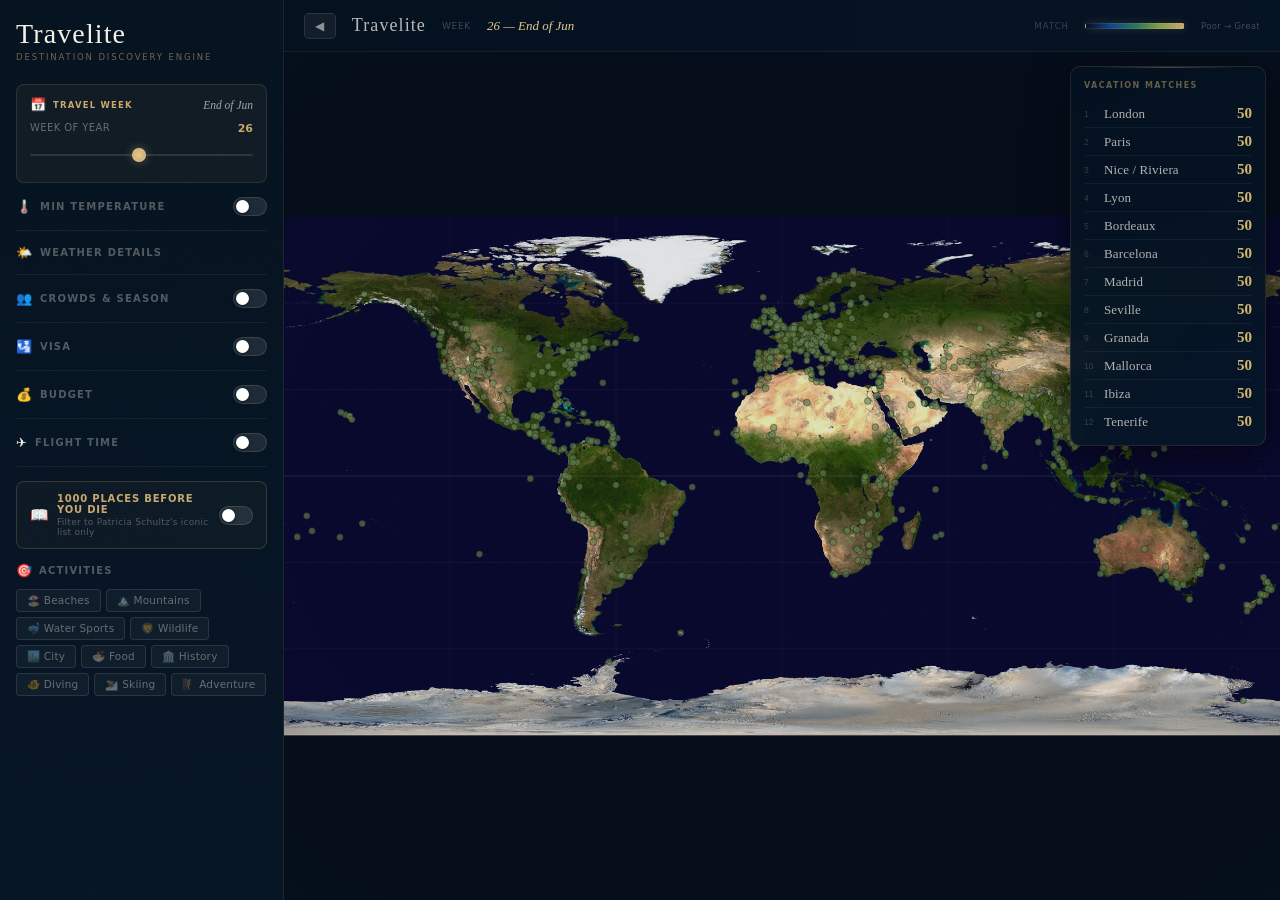
==== index.html @ 7b472f5e "Rename travelite app.html to index.html" ====
<!DOCTYPE html>
<html lang="en">
<head>
<meta charset="UTF-8"/>
<meta name="viewport" content="width=device-width,initial-scale=1"/>
<meta http-equiv="Content-Security-Policy" content="default-src 'self' 'unsafe-inline' 'unsafe-eval' https: data:; img-src * data:; connect-src *">
<title>Travelite — Destination Discovery</title>
<meta name="description" content="Find your perfect destination with Travelite's intelligent travel discovery engine. Filter by weather, budget, visa requirements and more."/>
<link rel="preconnect" href="https://fonts.googleapis.com"/>
<link rel="preconnect" href="https://fonts.gstatic.com" crossorigin/>
<link href="https://fonts.googleapis.com/css2?family=Cormorant+Garamond:ital,wght@0,300;0,400;0,500;0,600;0,700;1,300;1,400;1,500&family=DM+Sans:ital,opsz,wght@0,9..40,300;0,9..40,400;0,9..40,500;0,9..40,600;0,9..40,700;1,9..40,400&display=swap" rel="stylesheet"/>
<style>
/* ── DESIGN TOKENS ─────────────────────────────────────────────────────────── */
:root {
  --navy:        #04111f;
  --navy-mid:    #071828;
  --navy-light:  #0c2236;
  --navy-glass:  rgba(4,17,31,.82);
  --gold:        #c9a96e;
  --gold-light:  #e2c98a;
  --gold-dim:    rgba(201,169,110,.18);
  --gold-faint:  rgba(201,169,110,.08);
  --ivory:       #f5efe6;
  --ivory-dim:   rgba(245,239,230,.65);
  --ivory-faint: rgba(245,239,230,.28);
  --ivory-ghost: rgba(245,239,230,.10);
  --sage:        #7da882;
  --sage-dim:    rgba(125,168,130,.22);
  --blue-accent: #6facd4;
  --font-display: 'Cormorant Garamond', Georgia, serif;
  --font-ui:      'DM Sans', system-ui, sans-serif;
  --transition:   all 0.22s cubic-bezier(.4,0,.2,1);
}

/* ── RESET & BASE ───────────────────────────────────────────────────────────── */
*, *::before, *::after { box-sizing: border-box; margin: 0; padding: 0; }

body {
  display: flex;
  height: 100vh;
  background: var(--navy);
  font-family: var(--font-ui);
  color: var(--ivory);
  overflow: hidden;
  /* Cinematic radial spotlight */
  background: radial-gradient(ellipse 140% 120% at 50% 40%, #071e36 0%, #04111f 45%, #020c16 100%);
}

/* ── SCROLLBAR ─────────────────────────────────────────────────────────────── */
::-webkit-scrollbar { width: 2px; }
::-webkit-scrollbar-track { background: transparent; }
::-webkit-scrollbar-thumb { background: rgba(201,169,110,.18); border-radius: 2px; }

/* ── SIDEBAR ───────────────────────────────────────────────────────────────── */
#sidebar {
  width: 284px;
  min-width: 284px;
  background: linear-gradient(180deg, rgba(4,17,31,.97) 0%, rgba(5,20,36,.98) 100%);
  border-right: 1px solid rgba(201,169,110,.12);
  overflow-y: auto;
  padding: 20px 16px 20px;
  display: flex;
  flex-direction: column;
  z-index: 10;
  position: relative;
}

/* Frosted grain texture on sidebar */
#sidebar::before {
  content: '';
  position: absolute;
  inset: 0;
  background-image: url("data:image/svg+xml,%3Csvg viewBox='0 0 200 200' xmlns='http://www.w3.org/2000/svg'%3E%3Cfilter id='noise'%3E%3CfeTurbulence type='fractalNoise' baseFrequency='0.85' numOctaves='4' stitchTiles='stitch'/%3E%3CfeColorMatrix type='saturate' values='0'/%3E%3C/filter%3E%3Crect width='100%25' height='100%25' filter='url(%23noise)' opacity='0.035'/%3E%3C/svg%3E");
  pointer-events: none;
  z-index: 0;
  opacity: 0.6;
}
#sidebar > * { position: relative; z-index: 1; }

/* ── MAP AREA ──────────────────────────────────────────────────────────────── */
#map-area {
  flex: 1;
  display: flex;
  flex-direction: column;
  position: relative;
  overflow: hidden;
}

/* ── TOPBAR ────────────────────────────────────────────────────────────────── */
#topbar {
  height: 52px;
  background: linear-gradient(90deg, rgba(4,17,31,.98) 0%, rgba(5,20,36,.96) 100%);
  border-bottom: 1px solid rgba(201,169,110,.10);
  display: flex;
  align-items: center;
  padding: 0 20px;
  gap: 16px;
  flex-shrink: 0;
  z-index: 5;
  backdrop-filter: blur(12px);
}

/* ── MAP WRAP ──────────────────────────────────────────────────────────────── */
#map-wrap {
  flex: 1;
  position: relative;
  overflow: hidden;
  cursor: url("data:image/svg+xml,%3Csvg xmlns='http://www.w3.org/2000/svg' width='24' height='24' viewBox='0 0 24 24'%3E%3Ccircle cx='12' cy='12' r='2' fill='%23c9a96e'/%3E%3Cline x1='12' y1='2' x2='12' y2='7' stroke='%23c9a96e' stroke-width='1.5'/%3E%3Cline x1='12' y1='17' x2='12' y2='22' stroke='%23c9a96e' stroke-width='1.5'/%3E%3Cline x1='2' y1='12' x2='7' y2='12' stroke='%23c9a96e' stroke-width='1.5'/%3E%3Cline x1='17' y1='12' x2='22' y2='12' stroke='%23c9a96e' stroke-width='1.5'/%3E%3C/svg%3E") 12 12, crosshair;
}

/* Map vignette overlay */
#map-wrap::after {
  content: '';
  position: absolute;
  inset: 0;
  background: radial-gradient(ellipse 90% 85% at 50% 50%, transparent 55%, rgba(4,17,31,.55) 100%);
  pointer-events: none;
  z-index: 2;
}

svg#worldmap {
  width: 100%;
  height: 100%;
  display: block;
  background: #060d1a;
}
#gc path { transition: fill .35s, opacity .35s; }
#mapbg path { fill: #182d42; }
#mapbg path.borders { fill: none; stroke: rgba(100,150,190,0.3); stroke-width: 0.5px; }

/* ── SECTION COMPONENTS ────────────────────────────────────────────────────── */
.sec {
  border-bottom: 1px solid rgba(201,169,110,.09);
  padding-bottom: 14px;
  margin-bottom: 14px;
}
.sec-hdr {
  display: flex;
  align-items: center;
  gap: 8px;
  cursor: pointer;
  user-select: none;
}
.sec-hdr:hover .sec-label { color: var(--ivory-dim); }
.sec-label {
  font-size: 10px;
  font-weight: 600;
  color: rgba(245,239,230,.32);
  letter-spacing: .12em;
  text-transform: uppercase;
  font-family: var(--font-ui);
  transition: color .18s;
}
.sec-body { margin-top: 10px; display: none; }
.sec-body.open { display: block; }

/* ── TOGGLE SWITCH ─────────────────────────────────────────────────────────── */
.sw {
  width: 34px;
  height: 19px;
  border-radius: 10px;
  background: rgba(245,239,230,.10);
  border: 1px solid rgba(245,239,230,.12);
  position: relative;
  transition: background .22s, border-color .22s;
  cursor: pointer;
  flex-shrink: 0;
  margin-left: auto;
}
.sw.on {
  background: linear-gradient(90deg, #a07840, #c9a96e);
  border-color: #c9a96e;
}
.sw::after {
  content: '';
  width: 13px;
  height: 13px;
  border-radius: 50%;
  background: #fff;
  position: absolute;
  top: 2px;
  left: 2px;
  transition: left .22s cubic-bezier(.4,0,.2,1);
  box-shadow: 0 1px 4px rgba(0,0,0,.5);
}
.sw.on::after { left: 17px; }

/* ── PILLS ─────────────────────────────────────────────────────────────────── */
.pill {
  display: inline-flex;
  align-items: center;
  gap: 5px;
  border-radius: 4px;
  padding: 4px 10px;
  font-size: 10.5px;
  font-family: var(--font-ui);
  border: 1px solid rgba(245,239,230,.11);
  background: rgba(245,239,230,.04);
  color: rgba(245,239,230,.38);
  transition: var(--transition);
  cursor: pointer;
  white-space: nowrap;
  letter-spacing: .02em;
  position: relative;
  overflow: hidden;
}
/* Hover shimmer */
.pill::before {
  content: '';
  position: absolute;
  top: 0; left: -100%;
  width: 60%;
  height: 100%;
  background: linear-gradient(90deg, transparent, rgba(201,169,110,.15), transparent);
  transition: left .4s;
}
.pill:hover::before { left: 150%; }
.pill:hover {
  border-color: rgba(201,169,110,.3);
  color: rgba(245,239,230,.6);
  background: rgba(201,169,110,.07);
}
.pill.on {
  background: var(--gold-dim);
  border-color: var(--gold);
  color: var(--gold-light);
}
.pill.on .pd { background: var(--gold); }
.pill.sm { padding: 3px 8px; font-size: 10px; }
.pd {
  width: 5px;
  height: 5px;
  border-radius: 50%;
  background: rgba(245,239,230,.18);
  flex-shrink: 0;
}

/* ── SLIDER ────────────────────────────────────────────────────────────────── */
input[type=range] {
  -webkit-appearance: none;
  width: 100%;
  height: 2px;
  border-radius: 1px;
  background: rgba(245,239,230,.12);
  outline: none;
  cursor: pointer;
}
input[type=range]::-webkit-slider-thumb {
  -webkit-appearance: none;
  width: 14px;
  height: 14px;
  border-radius: 50%;
  background: radial-gradient(circle, #e2c98a 0%, #c9a96e 100%);
  box-shadow: 0 0 8px rgba(201,169,110,.5), 0 2px 4px rgba(0,0,0,.4);
  border: 1.5px solid rgba(255,255,255,.2);
  transition: box-shadow .18s;
}
input[type=range]::-webkit-slider-thumb:hover {
  box-shadow: 0 0 14px rgba(201,169,110,.7), 0 2px 6px rgba(0,0,0,.5);
}

/* ── TEXT INPUT ────────────────────────────────────────────────────────────── */
input[type=text] {
  background: transparent;
  border: none;
  border-bottom: 1px solid rgba(245,239,230,.18);
  border-radius: 0;
  color: var(--ivory);
  padding: 7px 0;
  font-size: 12px;
  font-family: var(--font-ui);
  outline: none;
  width: 100%;
  transition: border-color .18s;
  letter-spacing: .02em;
}
input[type=text]:focus { border-bottom-color: var(--gold); }
input[type=text]::placeholder { color: rgba(245,239,230,.25); }

button { cursor: pointer; font-family: var(--font-ui); }

/* ── SLIDER ROW ────────────────────────────────────────────────────────────── */
.sr { margin-bottom: 10px; }
.sr label {
  display: flex;
  justify-content: space-between;
  font-size: 10px;
  color: rgba(245,239,230,.38);
  margin-bottom: 6px;
  letter-spacing: .04em;
  text-transform: uppercase;
}
.sr label span {
  color: var(--gold);
  font-weight: 600;
  font-size: 11px;
  text-transform: none;
  letter-spacing: 0;
}
.sub {
  font-size: 10px;
  color: rgba(245,239,230,.28);
  margin-bottom: 7px;
  letter-spacing: .04em;
  text-transform: uppercase;
}

/* ── TOOLTIP ───────────────────────────────────────────────────────────────── */
#tooltip {
  position: absolute;
  background: linear-gradient(135deg, rgba(4,17,31,.97) 0%, rgba(7,24,44,.97) 100%);
  border: 1px solid rgba(201,169,110,.28);
  border-radius: 8px;
  padding: 12px 16px;
  width: 220px;
  pointer-events: none;
  z-index: 50;
  display: none;
  box-shadow: 0 12px 40px rgba(0,0,0,.6), inset 0 1px 0 rgba(201,169,110,.1);
  backdrop-filter: blur(16px);
}

/* ── DESTINATION CARD ──────────────────────────────────────────────────────── */
#destcard {
  position: absolute;
  bottom: 20px;
  left: 50%;
  transform: translateX(-50%);
  background: linear-gradient(135deg, rgba(4,17,31,.97) 0%, rgba(6,22,40,.97) 100%);
  border: 1px solid rgba(201,169,110,.22);
  border-radius: 12px;
  padding: 22px 28px 18px;
  max-width: 580px;
  width: calc(100% - 32px);
  backdrop-filter: blur(28px);
  box-shadow: 0 28px 70px rgba(0,0,0,.75), 0 0 0 1px rgba(201,169,110,.06) inset;
  z-index: 40;
  display: none;
}
#destcard::before {
  content: '';
  position: absolute;
  top: 0; left: 10%; right: 10%;
  height: 1px;
  background: linear-gradient(90deg, transparent, rgba(201,169,110,.4), transparent);
}

/* ── TOP MATCHES ───────────────────────────────────────────────────────────── */
#topmatches {
  position: absolute;
  top: 14px;
  right: 14px;
  background: linear-gradient(160deg, rgba(4,17,31,.95) 0%, rgba(6,22,40,.95) 100%);
  border: 1px solid rgba(201,169,110,.14);
  border-radius: 10px;
  padding: 14px 13px 10px;
  width: 196px;
  z-index: 30;
  box-shadow: 0 12px 40px rgba(0,0,0,.5);
  backdrop-filter: blur(16px);
  max-height: 380px;
  display: flex;
  flex-direction: column;
}
#tml {
  overflow-y: auto;
  flex: 1;
}
#topmatches::before {
  content: '';
  position: absolute;
  top: 0; left: 15%; right: 15%;
  height: 1px;
  background: linear-gradient(90deg, transparent, rgba(201,169,110,.35), transparent);
}

.tm {
  display: flex;
  align-items: center;
  gap: 7px;
  padding: 5px 0;
  border-bottom: 1px solid rgba(245,239,230,.05);
  cursor: pointer;
  transition: opacity .15s;
  animation: tmFade .35s ease both;
}
.tm:hover { opacity: .85; }
.tm:last-child { border-bottom: none; }

@keyframes tmFade {
  from { opacity: 0; transform: translateY(4px); }
  to   { opacity: 1; transform: translateY(0); }
}

/* ── AIRPORT DROPDOWN ──────────────────────────────────────────────────────── */
#apdrop {
  position: absolute;
  top: 100%;
  left: 0;
  right: 0;
  background: linear-gradient(180deg, #071828 0%, #04111f 100%);
  border: 1px solid rgba(201,169,110,.18);
  border-radius: 8px;
  margin-top: 4px;
  z-index: 100;
  display: none;
  max-height: 200px;
  overflow-y: auto;
  box-shadow: 0 12px 40px rgba(0,0,0,.6);
}
.api {
  padding: 8px 13px;
  cursor: pointer;
  font-size: 11.5px;
  display: flex;
  justify-content: space-between;
  border-bottom: 1px solid rgba(245,239,230,.05);
  transition: background .15s;
  letter-spacing: .01em;
}
.api:hover { background: var(--gold-faint); }
.api:last-child { border-bottom: none; }

/* ── STAT GRID ─────────────────────────────────────────────────────────────── */
.stg { display: grid; gap: 8px; margin-bottom: 14px; }
.st {
  background: rgba(245,239,230,.04);
  border: 1px solid rgba(245,239,230,.07);
  border-radius: 7px;
  padding: 10px 8px;
  text-align: center;
  transition: background .2s;
}
.st:hover { background: rgba(201,169,110,.06); }
.st .ic { font-size: 13px; margin-bottom: 4px; }
.st .vl { font-size: 12px; font-weight: 600; color: var(--ivory); letter-spacing: .01em; }
.st .lb {
  font-size: 8px;
  color: rgba(245,239,230,.3);
  letter-spacing: .08em;
  text-transform: uppercase;
  margin-top: 2px;
}

/* ── DISPLAY FONT LOGO ─────────────────────────────────────────────────────── */
.logo { font-family: var(--font-display); font-weight: 600; }

/* ── WEEK BOX ──────────────────────────────────────────────────────────────── */
.week-box {
  background: rgba(201,169,110,.06);
  border: 1px solid rgba(201,169,110,.15);
  border-radius: 8px;
  padding: 12px 13px;
  margin-bottom: 14px;
}

/* ── FILTER BADGE ──────────────────────────────────────────────────────────── */
#fbadge {
  display: none;
  margin-bottom: 14px;
  background: rgba(201,169,110,.06);
  border: 1px solid rgba(201,169,110,.20);
  border-radius: 7px;
  padding: 7px 12px;
  align-items: center;
  justify-content: space-between;
}

/* ── TOPBAR SIDEBAR TOGGLE ─────────────────────────────────────────────────── */
#sb-toggle {
  background: rgba(245,239,230,.06);
  border: 1px solid rgba(245,239,230,.10);
  border-radius: 5px;
  color: rgba(245,239,230,.55);
  padding: 5px 10px;
  font-size: 12px;
  transition: var(--transition);
  letter-spacing: .05em;
}
#sb-toggle:hover {
  background: var(--gold-dim);
  border-color: rgba(201,169,110,.35);
  color: var(--gold-light);
}

/* ── WEATHER SUB-BOX ───────────────────────────────────────────────────────── */
.wx-box {
  background: rgba(245,239,230,.025);
  border-radius: 7px;
  padding: 10px;
  margin-bottom: 7px;
  border: 1px solid transparent;
  transition: border-color .2s;
}

/* ── SCORE BAR (animated fill on card render) ─────────────────────────────── */
@keyframes scoreFill {
  from { width: 0; opacity: 0; }
  to   { opacity: 1; }
}
.score-bar-inner {
  animation: scoreFill .6s cubic-bezier(.4,0,.2,1) both;
}

/* ── GOLD DIVIDER ──────────────────────────────────────────────────────────── */
.gold-rule {
  height: 1px;
  background: linear-gradient(90deg, transparent, rgba(201,169,110,.4), transparent);
  margin: 10px 0 12px;
}

/* ── CLOSE BTN ─────────────────────────────────────────────────────────────── */
.close-btn {
  background: rgba(245,239,230,.06);
  border: 1px solid rgba(245,239,230,.10);
  border-radius: 5px;
  color: rgba(245,239,230,.38);
  padding: 4px 10px;
  font-size: 11px;
  transition: var(--transition);
}
.close-btn:hover {
  background: rgba(201,169,110,.12);
  border-color: rgba(201,169,110,.3);
  color: var(--gold);
}

/* ── 1000 PLACES BOX ───────────────────────────────────────────────────────── */
.kplaces-box {
  border: 1px solid rgba(201,169,110,.22);
  background: rgba(201,169,110,.04);
  border-radius: 8px;
  padding: 11px 13px;
  margin-bottom: 14px;
}
</style>
</head>
<body>
<!-- ══════════════════════════════════════════════════════════
     SIDEBAR
     ══════════════════════════════════════════════════════════ -->
<div id="sidebar">

  <!-- LOGO -->
  <div style="margin-bottom:22px">
    <div style="font-family:'Cormorant Garamond',Georgia,serif;font-weight:300;font-size:28px;color:var(--ivory);letter-spacing:.04em;line-height:1">Travelite</div>
    <div style="font-size:8.5px;color:rgba(201,169,110,.55);letter-spacing:.22em;text-transform:uppercase;margin-top:4px;font-weight:500">Destination Discovery Engine</div>
  </div>

  <!-- ACTIVE FILTER BADGE -->
  <div id="fbadge" style="display:none;margin-bottom:14px;background:rgba(201,169,110,.06);border:1px solid rgba(201,169,110,.20);border-radius:7px;padding:7px 12px;align-items:center;justify-content:space-between">
    <span id="fbtxt" style="font-size:10.5px;color:var(--gold);letter-spacing:.04em"></span>
    <button onclick="clearAll()" style="font-size:10px;color:rgba(220,80,80,.65);background:none;border:none;letter-spacing:.04em">Clear all</button>
  </div>

  <!-- TRAVEL WEEK -->
  <div class="week-box" style="margin-bottom:14px">
    <div style="display:flex;align-items:center;gap:7px;margin-bottom:10px">
      <span style="font-size:13px">📅</span>
      <span style="font-size:8.5px;font-weight:600;color:var(--gold);letter-spacing:.14em;text-transform:uppercase">Travel Week</span>
      <span id="wklbl" style="margin-left:auto;font-size:11.5px;color:var(--ivory-dim);font-family:'Cormorant Garamond',Georgia,serif;font-style:italic"></span>
    </div>
    <div class="sr">
      <label>Week of year <span id="wkval">26</span></label>
      <input type="range" min="1" max="52" value="26" oninput="onWeek(this.value)"/>
    </div>
  </div>

  <!-- MIN TEMPERATURE -->
  <div class="sec">
    <div class="sec-hdr" onclick="toggleSec('temp')">
      <span style="font-size:13px">🌡️</span>
      <span class="sec-label">Min Temperature</span>
      <div class="sw" id="sw-temp" onclick="event.stopPropagation();toggleF('tempEnabled')"></div>
    </div>
    <div class="sec-body" id="body-temp">
      <div class="sub" style="margin-top:5px">Avg daily high must be at least this warm</div>
      <div style="display:flex;gap:5px;margin-bottom:10px">
        <button class="pill on" id="btn-C" onclick="setUnit('C')" style="flex:1;justify-content:center;font-weight:600">°C</button>
        <button class="pill" id="btn-F" onclick="setUnit('F')" style="flex:1;justify-content:center;font-weight:600">°F</button>
      </div>
      <div class="sr">
        <label>Minimum daily high <span id="tval">20°C</span></label>
        <input type="range" id="tsld" min="-10" max="45" value="20" oninput="onTemp(this.value)"/>
      </div>
      <div style="font-size:10px;color:rgba(245,239,230,.22);text-align:center;letter-spacing:.02em" id="thint"></div>
    </div>
  </div>

  <!-- WEATHER DETAILS -->
  <div class="sec">
    <div class="sec-hdr" onclick="toggleSec('weather')">
      <span style="font-size:13px">🌤️</span>
      <span class="sec-label">Weather Details</span>
      <span id="wbadge" style="margin-left:auto;font-size:9px;background:rgba(201,169,110,.14);color:var(--gold);padding:2px 8px;border-radius:10px;display:none;letter-spacing:.08em">0 on</span>
    </div>
    <div class="sec-body" id="body-weather">
      <div id="rain-box" class="wx-box">
        <div style="display:flex;justify-content:space-between;align-items:center">
          <span style="font-size:11px;color:rgba(245,239,230,.45);letter-spacing:.02em">🌧️ Rainy Days / Month</span>
          <div class="sw" id="sw-rain" onclick="toggleF('rainEnabled');syncW()"></div>
        </div>
        <div id="rain-body" style="display:none;margin-top:10px">
          <div style="display:flex;gap:5px;margin-bottom:8px">
            <button class="pill sm on" id="rain-u" onclick="setMode('rain','under')" style="color:#7aafd4;border-color:#7aafd4;background:rgba(122,175,212,.12)"><span class="pd" style="background:#7aafd4"></span>Fewer than</button>
            <button class="pill sm" id="rain-o" onclick="setMode('rain','over')" style="color:rgba(122,175,212,.5)"><span class="pd"></span>More than</button>
          </div>
          <div class="sr">
            <label>Max rainy days <span id="rain-val">8 days</span></label>
            <input type="range" min="0" max="25" value="8" oninput="onSld('rainValue',this.value,'rain-val',' days')" style="accent-color:#7aafd4"/>
          </div>
        </div>
      </div>
      <div id="wind-box" class="wx-box">
        <div style="display:flex;justify-content:space-between;align-items:center">
          <span style="font-size:11px;color:rgba(245,239,230,.45);letter-spacing:.02em">💨 Wind Days / Month</span>
          <div class="sw" id="sw-wind" onclick="toggleF('windEnabled');syncW()"></div>
        </div>
        <div id="wind-body" style="display:none;margin-top:10px">
          <div style="display:flex;gap:5px;margin-bottom:8px">
            <button class="pill sm on" id="wind-u" onclick="setMode('wind','under')" style="color:#b0a0d4;border-color:#b0a0d4;background:rgba(176,160,212,.12)"><span class="pd" style="background:#b0a0d4"></span>Fewer than</button>
            <button class="pill sm" id="wind-o" onclick="setMode('wind','over')" style="color:rgba(176,160,212,.5)"><span class="pd"></span>More than</button>
          </div>
          <div class="sr">
            <label>Max wind days <span id="wind-val">6 days</span></label>
            <input type="range" min="0" max="20" value="6" oninput="onSld('windValue',this.value,'wind-val',' days')" style="accent-color:#b0a0d4"/>
          </div>
        </div>
      </div>
      <div id="sun-box" class="wx-box" style="margin-bottom:0">
        <div style="display:flex;justify-content:space-between;align-items:center">
          <span style="font-size:11px;color:rgba(245,239,230,.45);letter-spacing:.02em">☀️ Daily Sun Hours</span>
          <div class="sw" id="sw-sun" onclick="toggleF('sunEnabled');syncW()"></div>
        </div>
        <div id="sun-body" style="display:none;margin-top:10px">
          <div style="display:flex;gap:5px;margin-bottom:8px">
            <button class="pill sm on" id="sun-o" onclick="setMode('sun','over')" style="color:#d4b870;border-color:#d4b870;background:rgba(212,184,112,.12)"><span class="pd" style="background:#d4b870"></span>At least</button>
            <button class="pill sm" id="sun-u" onclick="setMode('sun','under')" style="color:rgba(212,184,112,.5)"><span class="pd"></span>At most</button>
          </div>
          <div class="sr">
            <label>Min sun hours <span id="sun-val">7h</span></label>
            <input type="range" min="1" max="14" value="7" oninput="onSld('sunValue',this.value,'sun-val','h')" style="accent-color:#d4b870"/>
          </div>
        </div>
      </div>
    </div>
  </div>

  <!-- CROWDS & SEASON -->
  <div class="sec">
    <div class="sec-hdr" onclick="toggleSec('crowds')">
      <span style="font-size:13px">👥</span>
      <span class="sec-label">Crowds &amp; Season</span>
      <div class="sw" id="sw-crowd" onclick="event.stopPropagation();toggleF('crowdEnabled')"></div>
    </div>
    <div class="sec-body" id="body-crowds">
      <div class="sub">Season preference</div>
      <div style="display:flex;gap:5px;flex-wrap:wrap;margin-bottom:12px">
        <button class="pill" id="pl-low" onclick="togglePref('wantLow','pl-low')">🟢 Low</button>
        <button class="pill" id="pl-sh" onclick="togglePref('wantShoulder','pl-sh')">🟡 Shoulder</button>
        <button class="pill" id="pl-hi" onclick="togglePref('wantHigh','pl-hi')">🔴 High</button>
      </div>
      <div class="sub">⚠️ Avoid school holiday crowds</div>
      <div style="display:flex;gap:5px;flex-wrap:wrap">
        <button class="pill" id="pl-ush" onclick="toggleB('avoidUSHol','pl-ush')" style="color:rgba(212,164,100,.7)">🇺🇸 US holidays</button>
        <button class="pill" id="pl-loh" onclick="toggleB('avoidLocalHol','pl-loh')" style="color:rgba(212,164,100,.7)">🌍 Local holidays</button>
      </div>
    </div>
  </div>

  <!-- VISA -->
  <div class="sec">
    <div class="sec-hdr" onclick="toggleSec('visa')">
      <span style="font-size:13px">🛂</span>
      <span class="sec-label">Visa</span>
      <div class="sw" id="sw-visa" onclick="event.stopPropagation();toggleF('visaFreeOnly')"></div>
    </div>
    <div class="sec-body" id="body-visa">
      <div class="sub">Your passport</div>
      <div style="display:flex;gap:5px;flex-wrap:wrap;margin-bottom:8px">
        <button class="pill on" id="nat-US" onclick="setNat('US')" style="color:#a78bfa;border-color:#a78bfa;background:rgba(167,139,250,.12)"><span class="pd" style="background:#a78bfa"></span>US</button>
        <button class="pill" id="nat-UK" onclick="setNat('UK')"><span class="pd"></span>UK</button>
        <button class="pill" id="nat-EU" onclick="setNat('EU')"><span class="pd"></span>EU</button>
        <button class="pill" id="nat-AU" onclick="setNat('AU')"><span class="pd"></span>AU</button>
        <button class="pill" id="nat-CA" onclick="setNat('CA')"><span class="pd"></span>CA</button>
      </div>
      <div class="sub">Show visa-free destinations only</div>
    </div>
  </div>

  <!-- BUDGET -->
  <div class="sec">
    <div class="sec-hdr" onclick="toggleSec('budget')">
      <span style="font-size:13px">💰</span>
      <span class="sec-label">Budget</span>
      <div class="sw" id="sw-cost" onclick="event.stopPropagation();toggleF('costEnabled')"></div>
    </div>
    <div class="sec-body" id="body-budget">
      <div style="display:flex;gap:5px;flex-wrap:wrap">
        <button class="pill on" id="cost-1" onclick="toggleCost(1)" style="color:#4ade80;border-color:#4ade80;background:rgba(74,222,128,.12)"><span class="pd" style="background:#4ade80"></span>💚 Budget</button>
        <button class="pill on" id="cost-2" onclick="toggleCost(2)" style="color:#d4b870;border-color:#d4b870;background:rgba(212,184,112,.12)"><span class="pd" style="background:#d4b870"></span>🟡 Moderate</button>
        <button class="pill" id="cost-3" onclick="toggleCost(3)"><span class="pd"></span>🟠 Premium</button>
        <button class="pill" id="cost-4" onclick="toggleCost(4)"><span class="pd"></span>💎 Luxury</button>
      </div>
    </div>
  </div>

  <!-- FLIGHT TIME -->
  <div class="sec">
    <div class="sec-hdr" onclick="toggleSec('flight')">
      <span style="font-size:13px">✈️</span>
      <span class="sec-label">Flight Time</span>
      <div class="sw" id="sw-flight" onclick="event.stopPropagation();toggleF('flightEnabled')"></div>
    </div>
    <div class="sec-body" id="body-flight">
      <div class="sub">Departure city / airport</div>
      <div style="position:relative;margin-bottom:10px">
        <input type="text" id="apinput" placeholder="e.g. Salt Lake City, LHR, Tokyo..." oninput="searchAP(this.value)"/>
        <div id="apdrop"></div>
      </div>
      <div id="apok" style="font-size:10px;color:var(--gold);margin-bottom:8px;display:none;letter-spacing:.03em"></div>
      <div id="apwarn" style="font-size:10px;color:rgba(220,130,60,.8);margin-bottom:8px;display:none">⚠ Enter departure city above</div>
      <div class="sr">
        <label>Max total travel time <span id="hrs-val">10h</span></label>
        <input type="range" id="hrs-sld" min="1" max="36" value="10" oninput="onSld('maxHours',this.value,'hrs-val','h')" style="accent-color:#7aafd4"/>
      </div>
      <div style="display:flex;gap:5px">
        <button class="pill sm" id="dir-y" onclick="setDirect(true)"><span class="pd"></span>✈ Direct only</button>
        <button class="pill sm on" id="dir-n" onclick="setDirect(false)" style="color:#7aafd4;border-color:#7aafd4;background:rgba(122,175,212,.12)"><span class="pd" style="background:#7aafd4"></span>🔄 + Connections</button>
      </div>
      <div style="font-size:9px;color:rgba(245,239,230,.18);margin-top:8px;line-height:1.5;letter-spacing:.03em">Great-circle estimates. Actual times vary.</div>
    </div>
  </div>

  <!-- 1000 PLACES -->
  <div class="kplaces-box">
    <div style="display:flex;align-items:center;gap:8px">
      <span style="font-size:15px">📖</span>
      <div style="flex:1">
        <div style="font-size:10px;font-weight:600;color:var(--gold);letter-spacing:.08em;text-transform:uppercase">1000 Places Before You Die</div>
        <div style="font-size:9px;color:rgba(245,239,230,.30);margin-top:2px;letter-spacing:.03em">Filter to Patricia Schultz's iconic list only</div>
      </div>
      <div class="sw" id="sw-1000" onclick="toggle1000()"></div>
    </div>
    <div id="body-1000" style="display:none;margin-top:8px;font-size:10px;color:rgba(201,169,110,.65);line-height:1.6;letter-spacing:.03em">
      ✦ Only destinations from the classic bucket list will be shown.
    </div>
  </div>

  <!-- ACTIVITIES -->
  <div style="padding-bottom:8px">
    <div style="display:flex;align-items:center;gap:7px;margin-bottom:11px">
      <span style="font-size:13px">🎯</span>
      <span class="sec-label" style="color:rgba(245,239,230,.32)">Activities</span>
      <span id="actbadge" style="margin-left:auto;font-size:9px;background:rgba(201,169,110,.14);color:var(--gold);padding:2px 8px;border-radius:10px;display:none;letter-spacing:.08em">0</span>
    </div>
    <div style="display:flex;gap:5px;flex-wrap:wrap">
      <button class="pill" id="act-beaches" onclick="toggleAct('beaches','act-beaches')">🏖️ Beaches</button>
      <button class="pill" id="act-mountains" onclick="toggleAct('mountains','act-mountains')">🏔️ Mountains</button>
      <button class="pill" id="act-watersports" onclick="toggleAct('watersports','act-watersports')">🤿 Water Sports</button>
      <button class="pill" id="act-wildlife" onclick="toggleAct('wildlife','act-wildlife')">🦁 Wildlife</button>
      <button class="pill" id="act-city" onclick="toggleAct('city','act-city')">🏙️ City</button>
      <button class="pill" id="act-food" onclick="toggleAct('food','act-food')">🍜 Food</button>
      <button class="pill" id="act-history" onclick="toggleAct('history','act-history')">🏛️ History</button>
      <button class="pill" id="act-diving" onclick="toggleAct('diving','act-diving')">🐠 Diving</button>
      <button class="pill" id="act-skiing" onclick="toggleAct('skiing','act-skiing')">⛷️ Skiing</button>
      <button class="pill" id="act-adventure" onclick="toggleAct('adventure','act-adventure')">🧗 Adventure</button>
    </div>
  </div>

</div><!-- /sidebar -->

<!-- ══════════════════════════════════════════════════════════
     MAP AREA
     ══════════════════════════════════════════════════════════ -->
<div id="map-area">

  <!-- TOPBAR -->
  <div id="topbar">
    <button id="sb-toggle" onclick="toggleSidebar()">◀</button>

    <!-- Travelite wordmark (topbar) -->
    <span style="font-family:'Cormorant Garamond',Georgia,serif;font-weight:400;font-size:18px;color:var(--ivory);letter-spacing:.06em;opacity:.75">Travelite</span>

    <span style="font-size:9px;color:rgba(245,239,230,.25);letter-spacing:.08em;text-transform:uppercase">Week</span>
    <span id="tb-week" style="font-family:'Cormorant Garamond',Georgia,serif;font-size:13px;color:var(--gold-light);font-style:italic"></span>
    <span id="tb-ap" style="font-size:10.5px;color:rgba(245,239,230,.3);display:none;letter-spacing:.02em"></span>

    <div style="flex:1"></div>

    <!-- Legend -->
    <span style="font-size:8.5px;color:rgba(245,239,230,.22);letter-spacing:.12em;text-transform:uppercase">Match</span>
    <div style="width:100px;height:6px;border-radius:3px;background:linear-gradient(to right,rgba(10,14,36,.8),rgba(26,80,160,.8),rgba(52,140,110,.8),rgba(160,190,80,.8),rgba(201,169,110,1));border:1px solid rgba(255,255,255,.08);box-shadow:0 0 8px rgba(201,169,110,.2)"></div>
    <span style="font-size:8.5px;color:rgba(245,239,230,.25);letter-spacing:.04em">Poor → Great</span>
  </div>

  <!-- MAP WRAP -->
  <div id="map-wrap">
    <svg id="worldmap" viewBox="0 0 960 500" onclick="mapClick(event)" onmousemove="mapHover(event)" onmouseleave="mapLeave()">
      <!-- Ocean background -->
      <rect id="ocean-bg" x="0" y="0" width="960" height="500" fill="#060d1a"/>
      <!-- Country paths rendered by D3 -->
      <g id="mapbg"></g>
      <g id="gg"></g><g id="gd"></g><g id="gm"></g>
    </svg>

    <!-- TOOLTIP -->
    <div id="tooltip">
      <div style="display:flex;justify-content:space-between;align-items:flex-start;margin-bottom:8px">
        <div>
          <div id="tt-n" style="font-family:'Cormorant Garamond',Georgia,serif;font-size:15px;font-weight:500;color:var(--ivory);letter-spacing:.02em;line-height:1.2"></div>
          <div id="tt-c" style="font-size:9.5px;color:rgba(245,239,230,.38);margin-top:2px;letter-spacing:.06em;text-transform:uppercase"></div>
        </div>
        <div style="text-align:right;padding-left:8px">
          <div id="tt-s" style="font-family:'Cormorant Garamond',Georgia,serif;font-size:22px;font-weight:600;line-height:1"></div>
          <div style="font-size:7.5px;color:rgba(245,239,230,.28);letter-spacing:.1em;text-transform:uppercase;margin-top:2px">match</div>
        </div>
      </div>
      <div style="height:1px;background:linear-gradient(90deg,transparent,rgba(201,169,110,.3),transparent);margin-bottom:8px"></div>
      <div style="display:grid;grid-template-columns:1fr 1fr;gap:4px;font-size:10px;color:rgba(245,239,230,.48);letter-spacing:.02em">
        <span id="tt-t"></span><span id="tt-su"></span><span id="tt-r"></span><span id="tt-w"></span>
        <span id="tt-f" style="color:var(--blue-accent);grid-column:1/-1;display:none;margin-top:2px"></span>
      </div>
    </div>

    <!-- DESTINATION CARD -->
    <div id="destcard">
      <!-- Close button — top right corner -->
      <button onclick="closeCard()" class="close-btn" style="position:absolute;top:12px;right:12px;z-index:10">✕</button>

      <!-- Destination header -->
      <div style="display:flex;justify-content:space-between;align-items:flex-start;margin-bottom:0;padding-right:36px">
        <div style="flex:1;min-width:0">
          <div id="dc-n" style="font-family:'Cormorant Garamond',Georgia,serif;font-size:26px;font-weight:400;color:var(--ivory);letter-spacing:.02em;line-height:1.1"></div>
          <div id="dc-s2" style="font-size:9.5px;color:rgba(245,239,230,.38);margin-top:4px;letter-spacing:.1em;text-transform:uppercase"></div>
        </div>
        <div style="text-align:right;padding-left:16px;flex-shrink:0">
          <div id="dc-sc" style="font-family:'Cormorant Garamond',Georgia,serif;font-size:38px;font-weight:400;line-height:1"></div>
          <div style="font-size:7.5px;color:rgba(245,239,230,.28);letter-spacing:.14em;text-transform:uppercase;margin-top:2px">Match Score</div>
        </div>
      </div>

      <!-- Gold rule -->
      <div class="gold-rule"></div>

      <!-- Stat grid -->
      <div class="stg" id="dc-st"></div>

      <!-- Activities + cost -->
      <div style="display:flex;gap:6px;align-items:center;flex-wrap:wrap">
        <div id="dc-ac" style="display:flex;gap:4px;flex-wrap:wrap;flex:1"></div>
        <div id="dc-co" style="padding:3px 10px;border-radius:20px;font-size:8.5px;font-weight:600;border:1px solid currentColor;letter-spacing:.06em;text-transform:uppercase"></div>
      </div>
    </div>

    <!-- TOP MATCHES -->
    <div id="topmatches">
      <div style="font-size:8px;color:rgba(201,169,110,.5);letter-spacing:.18em;text-transform:uppercase;margin-bottom:10px;font-weight:600">Vacation Matches</div>
      <div id="tml"></div>
    </div>

  </div><!-- /map-wrap -->
</div><!-- /map-area -->

<script>
// ── AIRPORTS (250+) ──────────────────────────────────────────────────────────
const AP=[
{code:"ATL",city:"Atlanta",lat:33.64,lng:-84.43},{code:"LAX",city:"Los Angeles",lat:33.94,lng:-118.41},
{code:"ORD",city:"Chicago OHare",lat:41.98,lng:-87.90},{code:"DFW",city:"Dallas Fort Worth",lat:32.90,lng:-97.04},
{code:"DEN",city:"Denver",lat:39.86,lng:-104.67},{code:"JFK",city:"New York JFK",lat:40.64,lng:-73.78},
{code:"SFO",city:"San Francisco",lat:37.62,lng:-122.38},{code:"SEA",city:"Seattle",lat:47.45,lng:-122.31},
{code:"LAS",city:"Las Vegas",lat:36.08,lng:-115.15},{code:"MCO",city:"Orlando",lat:28.43,lng:-81.31},
{code:"EWR",city:"New York Newark",lat:40.69,lng:-74.17},{code:"PHX",city:"Phoenix",lat:33.44,lng:-112.01},
{code:"IAH",city:"Houston Intercontinental",lat:29.99,lng:-95.34},{code:"MIA",city:"Miami",lat:25.80,lng:-80.28},
{code:"BOS",city:"Boston",lat:42.37,lng:-71.00},{code:"MSP",city:"Minneapolis",lat:44.88,lng:-93.22},
{code:"DTW",city:"Detroit",lat:42.21,lng:-83.35},{code:"PHL",city:"Philadelphia",lat:39.87,lng:-75.24},
{code:"LGA",city:"New York LaGuardia",lat:40.78,lng:-73.87},{code:"FLL",city:"Fort Lauderdale",lat:26.07,lng:-80.15},
{code:"BWI",city:"Baltimore",lat:39.18,lng:-76.67},{code:"SLC",city:"Salt Lake City",lat:40.79,lng:-111.98},
{code:"SAN",city:"San Diego",lat:32.73,lng:-117.19},{code:"IAD",city:"Washington Dulles",lat:38.94,lng:-77.46},
{code:"DCA",city:"Washington Reagan",lat:38.85,lng:-77.04},{code:"MDW",city:"Chicago Midway",lat:41.79,lng:-87.75},
{code:"TPA",city:"Tampa",lat:27.98,lng:-82.53},{code:"PDX",city:"Portland OR",lat:45.59,lng:-122.60},
{code:"HOU",city:"Houston Hobby",lat:29.65,lng:-95.28},{code:"AUS",city:"Austin",lat:30.20,lng:-97.67},
{code:"BNA",city:"Nashville",lat:36.12,lng:-86.68},{code:"MSY",city:"New Orleans",lat:29.99,lng:-90.26},
{code:"RDU",city:"Raleigh Durham",lat:35.88,lng:-78.79},{code:"STL",city:"St Louis",lat:38.75,lng:-90.37},
{code:"CLE",city:"Cleveland",lat:41.41,lng:-81.85},{code:"PIT",city:"Pittsburgh",lat:40.49,lng:-80.23},
{code:"IND",city:"Indianapolis",lat:39.72,lng:-86.29},{code:"CMH",city:"Columbus OH",lat:39.99,lng:-82.89},
{code:"MCI",city:"Kansas City",lat:39.30,lng:-94.71},{code:"MKE",city:"Milwaukee",lat:42.95,lng:-87.90},
{code:"OMA",city:"Omaha",lat:41.30,lng:-95.89},{code:"ABQ",city:"Albuquerque",lat:35.04,lng:-106.61},
{code:"TUS",city:"Tucson",lat:32.12,lng:-110.94},{code:"ELP",city:"El Paso",lat:31.81,lng:-106.38},
{code:"OKC",city:"Oklahoma City",lat:35.39,lng:-97.60},{code:"TUL",city:"Tulsa",lat:36.20,lng:-95.89},
{code:"MEM",city:"Memphis",lat:35.04,lng:-89.98},{code:"BHM",city:"Birmingham AL",lat:33.56,lng:-86.75},
{code:"JAX",city:"Jacksonville FL",lat:30.49,lng:-81.69},{code:"SAT",city:"San Antonio",lat:29.53,lng:-98.47},
{code:"SJC",city:"San Jose CA",lat:37.36,lng:-121.93},{code:"OAK",city:"Oakland",lat:37.72,lng:-122.22},
{code:"SMF",city:"Sacramento",lat:38.70,lng:-121.59},{code:"SNA",city:"Orange County CA",lat:33.68,lng:-117.87},
{code:"BOI",city:"Boise",lat:43.56,lng:-116.22},{code:"GEG",city:"Spokane",lat:47.62,lng:-117.53},
{code:"RNO",city:"Reno",lat:39.50,lng:-119.77},{code:"OGG",city:"Maui",lat:20.90,lng:-156.43},
{code:"HNL",city:"Honolulu",lat:21.32,lng:-157.92},{code:"KOA",city:"Kona Hawaii",lat:19.74,lng:-156.05},
{code:"ANC",city:"Anchorage",lat:61.17,lng:-150.02},{code:"RSW",city:"Fort Myers",lat:26.54,lng:-81.76},
{code:"DAL",city:"Dallas Love Field",lat:32.85,lng:-96.85},{code:"SDF",city:"Louisville",lat:38.17,lng:-85.74},
{code:"RIC",city:"Richmond VA",lat:37.51,lng:-77.32},{code:"ORF",city:"Norfolk VA",lat:36.90,lng:-76.02},
{code:"SYR",city:"Syracuse",lat:43.11,lng:-76.11},{code:"BUF",city:"Buffalo",lat:42.94,lng:-78.73},
{code:"ALB",city:"Albany NY",lat:42.75,lng:-73.80},{code:"PWM",city:"Portland ME",lat:43.65,lng:-70.31},
{code:"MHT",city:"Manchester NH",lat:42.93,lng:-71.44},{code:"PVD",city:"Providence RI",lat:41.72,lng:-71.43},
{code:"BDL",city:"Hartford CT",lat:41.94,lng:-72.68},{code:"AVL",city:"Asheville NC",lat:35.44,lng:-82.54},
{code:"CHA",city:"Chattanooga",lat:35.04,lng:-85.20},{code:"TYS",city:"Knoxville",lat:35.81,lng:-83.99},
{code:"HSV",city:"Huntsville AL",lat:34.64,lng:-86.77},{code:"MOB",city:"Mobile AL",lat:30.69,lng:-88.24},
{code:"GPT",city:"Gulfport MS",lat:30.41,lng:-89.07},{code:"LIT",city:"Little Rock",lat:34.73,lng:-92.22},
{code:"XNA",city:"Fayetteville AR",lat:36.28,lng:-94.31},{code:"DSM",city:"Des Moines",lat:41.53,lng:-93.66},
{code:"MSN",city:"Madison WI",lat:43.14,lng:-89.34},{code:"GRR",city:"Grand Rapids MI",lat:42.88,lng:-85.52},
{code:"FNT",city:"Flint MI",lat:42.97,lng:-83.74},{code:"LAN",city:"Lansing MI",lat:42.78,lng:-84.59},
{code:"TOL",city:"Toledo OH",lat:41.59,lng:-83.81},{code:"DAY",city:"Dayton OH",lat:39.90,lng:-84.22},
{code:"LEX",city:"Lexington KY",lat:38.04,lng:-84.61},{code:"EVV",city:"Evansville IN",lat:38.04,lng:-87.53},
{code:"BIS",city:"Bismarck ND",lat:46.77,lng:-100.75},{code:"FAR",city:"Fargo ND",lat:46.92,lng:-96.81},
{code:"SUX",city:"Sioux Falls SD",lat:43.58,lng:-96.74},{code:"RAP",city:"Rapid City SD",lat:44.05,lng:-103.06},
{code:"COS",city:"Colorado Springs",lat:38.81,lng:-104.70},{code:"GJT",city:"Grand Junction CO",lat:39.12,lng:-108.53},
{code:"JAC",city:"Jackson Hole WY",lat:43.61,lng:-110.74},{code:"BZN",city:"Bozeman MT",lat:45.78,lng:-111.15},
{code:"MSO",city:"Missoula MT",lat:46.92,lng:-114.09},{code:"GTF",city:"Great Falls MT",lat:47.48,lng:-111.37},
{code:"BIL",city:"Billings MT",lat:45.81,lng:-108.54},{code:"FCA",city:"Kalispell MT",lat:48.31,lng:-114.26},
{code:"SUN",city:"Sun Valley ID",lat:43.50,lng:-114.30},{code:"TWF",city:"Twin Falls ID",lat:42.48,lng:-114.49},
{code:"EUG",city:"Eugene OR",lat:44.12,lng:-123.22},{code:"MFR",city:"Medford OR",lat:42.37,lng:-122.87},
{code:"RDM",city:"Bend OR",lat:44.25,lng:-121.15},{code:"YKM",city:"Yakima WA",lat:46.57,lng:-120.54},
{code:"BLI",city:"Bellingham WA",lat:48.79,lng:-122.54},{code:"SBA",city:"Santa Barbara",lat:34.43,lng:-119.84},
{code:"MRY",city:"Monterey CA",lat:36.59,lng:-121.84},{code:"FAT",city:"Fresno CA",lat:36.78,lng:-119.72},
{code:"BFL",city:"Bakersfield CA",lat:35.43,lng:-119.06},{code:"PSP",city:"Palm Springs",lat:33.83,lng:-116.51},
{code:"SAN2",city:"Santa Ana CA",lat:33.68,lng:-117.87},{code:"LGB",city:"Long Beach CA",lat:33.82,lng:-118.15},
// Canada
{code:"YYZ",city:"Toronto",lat:43.68,lng:-79.63},{code:"YVR",city:"Vancouver",lat:49.19,lng:-123.18},
{code:"YUL",city:"Montreal",lat:45.47,lng:-73.74},{code:"YYC",city:"Calgary",lat:51.13,lng:-114.02},
{code:"YEG",city:"Edmonton",lat:53.31,lng:-113.58},{code:"YOW",city:"Ottawa",lat:45.32,lng:-75.67},
{code:"YWG",city:"Winnipeg",lat:49.91,lng:-97.24},{code:"YHZ",city:"Halifax",lat:44.88,lng:-63.51},
{code:"YQB",city:"Quebec City",lat:46.79,lng:-71.39},{code:"YYJ",city:"Victoria BC",lat:48.65,lng:-123.43},
{code:"YXE",city:"Saskatoon",lat:52.17,lng:-106.70},{code:"YQR",city:"Regina",lat:50.43,lng:-104.67},
{code:"YXY",city:"Whitehorse YT",lat:60.71,lng:-135.07},
// Mexico & Latin America
{code:"MEX",city:"Mexico City",lat:19.44,lng:-99.07},{code:"CUN",city:"Cancun",lat:21.04,lng:-86.87},
{code:"GDL",city:"Guadalajara",lat:20.52,lng:-103.31},{code:"MTY",city:"Monterrey",lat:25.78,lng:-100.11},
{code:"SJD",city:"Los Cabos",lat:23.15,lng:-109.72},{code:"PVR",city:"Puerto Vallarta",lat:20.68,lng:-105.25},
{code:"OAX",city:"Oaxaca",lat:17.00,lng:-96.73},{code:"MID",city:"Merida Mexico",lat:20.94,lng:-89.66},
{code:"TGZ",city:"Tuxtla Gutierrez",lat:16.56,lng:-93.02},{code:"VSA",city:"Villahermosa",lat:17.99,lng:-92.82},
{code:"HAV",city:"Havana",lat:22.99,lng:-82.41},{code:"VRA",city:"Varadero Cuba",lat:23.03,lng:-81.44},
{code:"MBJ",city:"Montego Bay Jamaica",lat:18.50,lng:-77.91},{code:"KIN",city:"Kingston Jamaica",lat:17.94,lng:-76.79},
{code:"NAS",city:"Nassau Bahamas",lat:25.04,lng:-77.47},{code:"BGI",city:"Barbados",lat:13.07,lng:-59.49},
{code:"UVF",city:"St Lucia",lat:13.73,lng:-60.95},{code:"SXM",city:"St Maarten",lat:18.04,lng:-63.11},
{code:"SJU",city:"San Juan Puerto Rico",lat:18.44,lng:-66.00},{code:"STT",city:"St Thomas USVI",lat:18.34,lng:-64.97},
{code:"ANU",city:"Antigua",lat:17.14,lng:-61.79},{code:"BON",city:"Bonaire",lat:12.13,lng:-68.27},
{code:"CUR",city:"Curacao",lat:12.19,lng:-68.96},{code:"AUA",city:"Aruba",lat:12.50,lng:-70.01},
{code:"POS",city:"Port of Spain Trinidad",lat:10.59,lng:-61.34},
{code:"BOG",city:"Bogota",lat:4.70,lng:-74.14},{code:"MDE",city:"Medellin",lat:6.17,lng:-75.43},
{code:"CTG",city:"Cartagena",lat:10.44,lng:-75.51},{code:"CLO",city:"Cali Colombia",lat:3.54,lng:-76.38},
{code:"LIM",city:"Lima",lat:-12.02,lng:-77.11},{code:"CUZ",city:"Cusco",lat:-13.54,lng:-71.94},
{code:"SCL",city:"Santiago",lat:-33.39,lng:-70.79},{code:"PMC",city:"Puerto Montt Chile",lat:-41.44,lng:-73.09},
{code:"GRU",city:"Sao Paulo Guarulhos",lat:-23.43,lng:-46.47},{code:"GIG",city:"Rio de Janeiro",lat:-22.81,lng:-43.25},
{code:"BSB",city:"Brasilia",lat:-15.86,lng:-47.92},{code:"SSA",city:"Salvador Brazil",lat:-12.91,lng:-38.33},
{code:"REC",city:"Recife",lat:-8.13,lng:-34.92},{code:"FOR",city:"Fortaleza",lat:-3.78,lng:-38.54},
{code:"BEL",city:"Belem Brazil",lat:-1.38,lng:-48.48},{code:"MNS",city:"Manaus",lat:-3.04,lng:-60.05},
{code:"EZE",city:"Buenos Aires Ezeiza",lat:-34.82,lng:-58.54},{code:"AEP",city:"Buenos Aires City",lat:-34.56,lng:-58.42},
{code:"COR",city:"Cordoba Argentina",lat:-31.32,lng:-64.21},{code:"MDZ",city:"Mendoza",lat:-32.83,lng:-68.79},
{code:"PMQ",city:"Puerto Madryn",lat:-42.76,lng:-65.10},{code:"USH",city:"Ushuaia Patagonia",lat:-54.84,lng:-68.29},
{code:"MVD",city:"Montevideo",lat:-34.84,lng:-56.03},{code:"ASU",city:"Asuncion",lat:-25.24,lng:-57.52},
{code:"VVI",city:"Santa Cruz Bolivia",lat:-17.65,lng:-63.13},{code:"LPB",city:"La Paz Bolivia",lat:-16.51,lng:-68.19},
{code:"UIO",city:"Quito",lat:-.12,lng:-78.36},{code:"GYE",city:"Guayaquil",lat:-2.16,lng:-79.88},
{code:"CCS",city:"Caracas",lat:10.60,lng:-66.99},{code:"PTY",city:"Panama City",lat:9.07,lng:-79.38},
{code:"SJO",city:"San Jose Costa Rica",lat:9.99,lng:-84.21},{code:"SAP",city:"San Pedro Sula Honduras",lat:15.45,lng:-87.92},
{code:"SAL",city:"San Salvador",lat:13.44,lng:-89.06},{code:"MGA",city:"Managua",lat:12.14,lng:-86.17},
{code:"GUA",city:"Guatemala City",lat:14.58,lng:-90.53},
// UK & Ireland
{code:"LHR",city:"London Heathrow",lat:51.47,lng:-.46},{code:"LGW",city:"London Gatwick",lat:51.15,lng:-.18},
{code:"STN",city:"London Stansted",lat:51.89,lng:.23},{code:"LTN",city:"London Luton",lat:51.87,lng:-.37},
{code:"MAN",city:"Manchester",lat:53.35,lng:-2.27},{code:"EDI",city:"Edinburgh",lat:55.95,lng:-3.37},
{code:"GLA",city:"Glasgow",lat:55.87,lng:-4.43},{code:"BHX",city:"Birmingham UK",lat:52.45,lng:-1.75},
{code:"BRS",city:"Bristol",lat:51.38,lng:-2.72},{code:"NCL",city:"Newcastle UK",lat:54.99,lng:-1.69},
{code:"LBA",city:"Leeds Bradford",lat:53.87,lng:-1.66},{code:"EMA",city:"East Midlands",lat:52.83,lng:-1.33},
{code:"ABZ",city:"Aberdeen",lat:57.20,lng:-2.20},{code:"INV",city:"Inverness",lat:57.54,lng:-4.05},
{code:"DUB",city:"Dublin",lat:53.42,lng:-6.27},{code:"ORK",city:"Cork",lat:51.84,lng:-8.49},
{code:"SNN",city:"Shannon Ireland",lat:52.70,lng:-8.92},
// Western Europe
{code:"CDG",city:"Paris Charles de Gaulle",lat:49.01,lng:2.55},{code:"ORY",city:"Paris Orly",lat:48.72,lng:2.36},
{code:"NCE",city:"Nice",lat:43.66,lng:7.22},{code:"LYS",city:"Lyon",lat:45.72,lng:5.08},
{code:"MRS",city:"Marseille",lat:43.44,lng:5.22},{code:"TLS",city:"Toulouse",lat:43.63,lng:1.37},
{code:"BOD",city:"Bordeaux",lat:44.83,lng:-.72},{code:"NTE",city:"Nantes",lat:47.15,lng:-1.61},
{code:"FRA",city:"Frankfurt",lat:50.04,lng:8.56},{code:"MUC",city:"Munich",lat:48.35,lng:11.79},
{code:"BER",city:"Berlin Brandenburg",lat:52.37,lng:13.52},{code:"HAM",city:"Hamburg",lat:53.63,lng:10.00},
{code:"DUS",city:"Dusseldorf",lat:51.29,lng:6.77},{code:"STR",city:"Stuttgart",lat:48.69,lng:9.22},
{code:"NUE",city:"Nuremberg",lat:49.50,lng:11.08},{code:"HAJ",city:"Hannover",lat:52.46,lng:9.69},
{code:"AMS",city:"Amsterdam",lat:52.31,lng:4.76},{code:"EIN",city:"Eindhoven",lat:51.45,lng:5.37},
{code:"BRU",city:"Brussels",lat:50.90,lng:4.48},{code:"CRL",city:"Brussels Charleroi",lat:50.46,lng:4.45},
{code:"LGG",city:"Liege",lat:50.64,lng:5.44},
{code:"MAD",city:"Madrid",lat:40.49,lng:-3.57},{code:"BCN",city:"Barcelona",lat:41.30,lng:2.08},
{code:"AGP",city:"Malaga",lat:36.67,lng:-4.50},{code:"PMI",city:"Palma Mallorca",lat:39.55,lng:2.73},
{code:"VLC",city:"Valencia Spain",lat:39.49,lng:-.48},{code:"SVQ",city:"Seville",lat:37.42,lng:-5.89},
{code:"IBZ",city:"Ibiza",lat:38.87,lng:1.37},{code:"TFS",city:"Tenerife South",lat:28.04,lng:-16.57},
{code:"LPA",city:"Gran Canaria",lat:27.93,lng:-15.39},{code:"ACE",city:"Lanzarote",lat:28.95,lng:-13.61},
{code:"FUE",city:"Fuerteventura",lat:28.45,lng:-13.86},{code:"SDR",city:"Santander",lat:43.43,lng:-3.82},
{code:"BIO",city:"Bilbao",lat:43.30,lng:-2.91},{code:"SCQ",city:"Santiago de Compostela",lat:42.90,lng:-8.41},
{code:"OPO",city:"Porto",lat:41.24,lng:-8.68},{code:"LIS",city:"Lisbon",lat:38.77,lng:-9.13},
{code:"FAO",city:"Faro Portugal",lat:37.02,lng:-7.97},{code:"FNC",city:"Madeira",lat:32.70,lng:-16.78},
{code:"PDL",city:"Azores Ponta Delgada",lat:37.74,lng:-25.70},
{code:"FCO",city:"Rome Fiumicino",lat:41.80,lng:12.25},{code:"MXP",city:"Milan Malpensa",lat:45.63,lng:8.72},
{code:"LIN",city:"Milan Linate",lat:45.45,lng:9.28},{code:"VCE",city:"Venice",lat:45.51,lng:12.35},
{code:"NAP",city:"Naples",lat:40.89,lng:14.29},{code:"PSA",city:"Pisa",lat:43.68,lng:10.40},
{code:"BLQ",city:"Bologna",lat:44.53,lng:11.29},{code:"CTA",city:"Catania Sicily",lat:37.47,lng:15.07},
{code:"CAG",city:"Cagliari Sardinia",lat:39.25,lng:9.06},{code:"PMO",city:"Palermo",lat:38.18,lng:13.10},
{code:"BRI",city:"Bari",lat:41.14,lng:16.76},{code:"OLB",city:"Olbia Sardinia",lat:40.90,lng:9.52},
// Scandinavia
{code:"ARN",city:"Stockholm Arlanda",lat:59.65,lng:17.92},{code:"GOT",city:"Gothenburg",lat:57.67,lng:12.30},
{code:"MMX",city:"Malmo",lat:55.53,lng:13.37},{code:"OSL",city:"Oslo",lat:60.19,lng:11.10},
{code:"BGO",city:"Bergen Norway",lat:60.29,lng:5.22},{code:"TOS",city:"Tromso",lat:69.68,lng:18.92},
{code:"SVG",city:"Stavanger",lat:58.88,lng:5.63},{code:"TRD",city:"Trondheim",lat:63.46,lng:10.93},
{code:"CPH",city:"Copenhagen",lat:55.62,lng:12.66},{code:"AAR",city:"Aarhus",lat:56.30,lng:10.62},
{code:"HEL",city:"Helsinki",lat:60.32,lng:24.96},{code:"TMP",city:"Tampere Finland",lat:61.41,lng:23.60},
{code:"OUL",city:"Oulu Finland",lat:64.93,lng:25.35},{code:"RVN",city:"Rovaniemi",lat:66.56,lng:25.83},
{code:"KEF",city:"Reykjavik",lat:63.99,lng:-22.61},
// Central & Eastern Europe
{code:"VIE",city:"Vienna",lat:48.11,lng:16.57},{code:"ZRH",city:"Zurich",lat:47.45,lng:8.55},
{code:"GVA",city:"Geneva",lat:46.24,lng:6.11},{code:"BSL",city:"Basel",lat:47.59,lng:7.53},
{code:"PRG",city:"Prague",lat:50.10,lng:14.26},{code:"BUD",city:"Budapest",lat:47.44,lng:19.26},
{code:"WAW",city:"Warsaw",lat:52.17,lng:20.97},{code:"KRK",city:"Krakow",lat:50.08,lng:19.79},
{code:"GDN",city:"Gdansk",lat:54.38,lng:18.47},{code:"WRO",city:"Wroclaw",lat:51.10,lng:16.89},
{code:"OTP",city:"Bucharest",lat:44.57,lng:26.10},{code:"CLJ",city:"Cluj Romania",lat:46.78,lng:23.69},
{code:"SOF",city:"Sofia",lat:42.70,lng:23.41},{code:"VAR",city:"Varna Bulgaria",lat:43.23,lng:27.82},
{code:"SKP",city:"Skopje",lat:41.96,lng:21.62},{code:"TGD",city:"Podgorica",lat:42.36,lng:19.25},
{code:"DBV",city:"Dubrovnik",lat:42.56,lng:18.27},{code:"SPU",city:"Split",lat:43.54,lng:16.30},
{code:"ZAG",city:"Zagreb",lat:45.74,lng:16.07},{code:"LJU",city:"Ljubljana",lat:46.22,lng:14.46},
{code:"BEG",city:"Belgrade",lat:44.82,lng:20.29},{code:"TIA",city:"Tirana",lat:41.42,lng:19.72},
{code:"RIX",city:"Riga",lat:56.92,lng:23.97},{code:"TLL",city:"Tallinn",lat:59.41,lng:24.83},
{code:"VNO",city:"Vilnius",lat:54.63,lng:25.29},
// Greece & Turkey
{code:"ATH",city:"Athens",lat:37.94,lng:23.94},{code:"HER",city:"Heraklion Crete",lat:35.34,lng:25.18},
{code:"CFU",city:"Corfu",lat:39.60,lng:19.91},{code:"RHO",city:"Rhodes",lat:36.40,lng:28.09},
{code:"JTR",city:"Santorini",lat:36.40,lng:25.48},{code:"JMK",city:"Mykonos",lat:37.44,lng:25.35},
{code:"CHQ",city:"Chania Crete",lat:35.53,lng:24.15},{code:"ZTH",city:"Zakynthos",lat:37.75,lng:20.88},
{code:"KGS",city:"Kos",lat:36.79,lng:27.09},{code:"SKG",city:"Thessaloniki",lat:40.52,lng:22.97},
{code:"IST",city:"Istanbul",lat:41.00,lng:28.98},{code:"SAW",city:"Istanbul Sabiha",lat:40.90,lng:29.31},
{code:"ADB",city:"Izmir",lat:38.29,lng:27.16},{code:"AYT",city:"Antalya",lat:36.90,lng:30.79},
{code:"ASR",city:"Kayseri Cappadocia",lat:38.77,lng:35.49},{code:"BJV",city:"Bodrum",lat:37.25,lng:27.67},
{code:"DLM",city:"Dalaman Turkey",lat:36.71,lng:28.79},
// Middle East
{code:"DXB",city:"Dubai",lat:25.25,lng:55.36},{code:"AUH",city:"Abu Dhabi",lat:24.44,lng:54.65},
{code:"DOH",city:"Doha",lat:25.27,lng:51.61},{code:"RUH",city:"Riyadh",lat:24.96,lng:46.70},
{code:"JED",city:"Jeddah",lat:21.68,lng:39.16},{code:"MED",city:"Medina",lat:24.55,lng:39.70},
{code:"KWI",city:"Kuwait City",lat:29.23,lng:47.97},{code:"BAH",city:"Bahrain",lat:26.27,lng:50.63},
{code:"MCT",city:"Muscat",lat:23.59,lng:58.29},{code:"SLL",city:"Salalah Oman",lat:17.04,lng:54.09},
{code:"AMM",city:"Amman",lat:31.72,lng:35.99},{code:"AQJ",city:"Aqaba Jordan",lat:29.61,lng:35.02},
{code:"BEY",city:"Beirut",lat:33.82,lng:35.49},{code:"TLV",city:"Tel Aviv",lat:32.00,lng:34.88},
{code:"ETH",city:"Eilat Israel",lat:29.56,lng:34.96},{code:"BGW",city:"Baghdad",lat:33.26,lng:44.23},
// Africa
{code:"CAI",city:"Cairo",lat:30.12,lng:31.41},{code:"LXR",city:"Luxor",lat:25.67,lng:32.71},
{code:"HRG",city:"Hurghada",lat:27.18,lng:33.80},{code:"SSH",city:"Sharm el Sheikh",lat:27.98,lng:34.39},
{code:"CMN",city:"Casablanca",lat:33.37,lng:-7.59},{code:"RAK",city:"Marrakech",lat:31.61,lng:-8.04},
{code:"FEZ",city:"Fes Morocco",lat:33.93,lng:-4.98},{code:"TNG",city:"Tangier",lat:35.73,lng:-5.92},
{code:"AGA",city:"Agadir Morocco",lat:30.32,lng:-9.41},
{code:"ALG",city:"Algiers",lat:36.69,lng:3.22},{code:"TUN",city:"Tunis",lat:36.85,lng:10.23},
{code:"TRI",city:"Tripoli",lat:32.67,lng:13.16},
{code:"LOS",city:"Lagos",lat:6.58,lng:3.32},{code:"ABV",city:"Abuja",lat:9.01,lng:7.26},
{code:"ACC",city:"Accra",lat:5.60,lng:-.17},{code:"DKR",city:"Dakar",lat:14.74,lng:-17.49},
{code:"ABJ",city:"Abidjan",lat:5.26,lng:-3.93},{code:"CMY",city:"Conakry",lat:9.58,lng:-13.61},
{code:"JNB",city:"Johannesburg",lat:-26.13,lng:28.24},{code:"CPT",city:"Cape Town",lat:-33.96,lng:18.60},
{code:"DUR",city:"Durban",lat:-29.97,lng:30.95},{code:"PLZ",city:"Port Elizabeth",lat:-33.98,lng:25.62},
{code:"GRJ",city:"George South Africa",lat:-34.00,lng:22.38},
{code:"NBO",city:"Nairobi",lat:-1.32,lng:36.93},{code:"MBA",city:"Mombasa",lat:-4.03,lng:39.59},
{code:"EBB",city:"Entebbe Uganda",lat:.04,lng:32.44},{code:"KGL",city:"Kigali",lat:-1.97,lng:30.14},
{code:"DAR",city:"Dar es Salaam",lat:-6.88,lng:39.20},{code:"ZNZ",city:"Zanzibar",lat:-6.22,lng:39.22},
{code:"JRO",city:"Kilimanjaro",lat:-3.43,lng:37.07},{code:"ADD",city:"Addis Ababa",lat:8.98,lng:38.80},
{code:"SEZ",city:"Seychelles",lat:-4.67,lng:55.52},{code:"MRU",city:"Mauritius",lat:-20.43,lng:57.68},
{code:"RUN",city:"Reunion",lat:-20.89,lng:55.51},{code:"TNR",city:"Antananarivo",lat:-18.80,lng:47.48},
{code:"WDH",city:"Windhoek Namibia",lat:-22.48,lng:17.47},{code:"GBE",city:"Gaborone",lat:-24.55,lng:25.92},
{code:"HRE",city:"Harare",lat:-17.93,lng:31.09},{code:"VFA",city:"Victoria Falls",lat:-18.10,lng:25.84},
{code:"RAI",city:"Praia Cape Verde",lat:14.92,lng:-23.49},
// South & Central Asia
{code:"DEL",city:"Delhi",lat:28.56,lng:77.10},{code:"BOM",city:"Mumbai",lat:19.09,lng:72.87},
{code:"BLR",city:"Bangalore",lat:13.20,lng:77.71},{code:"MAA",city:"Chennai",lat:12.99,lng:80.17},
{code:"HYD",city:"Hyderabad India",lat:17.24,lng:78.43},{code:"CCU",city:"Kolkata",lat:22.65,lng:88.44},
{code:"AMD",city:"Ahmedabad",lat:23.07,lng:72.63},{code:"GOI",city:"Goa",lat:15.38,lng:73.83},
{code:"COK",city:"Kochi Kerala",lat:10.15,lng:76.40},{code:"TRV",city:"Trivandrum",lat:8.48,lng:76.92},
{code:"JAI",city:"Jaipur",lat:26.82,lng:75.81},{code:"UDR",city:"Udaipur",lat:24.62,lng:73.90},
{code:"VNS",city:"Varanasi",lat:25.45,lng:82.86},{code:"AGR",city:"Agra",lat:27.16,lng:77.96},
{code:"SXR",city:"Srinagar",lat:33.99,lng:74.78},{code:"IXC",city:"Chandigarh",lat:30.67,lng:76.79},
{code:"KTM",city:"Kathmandu",lat:27.70,lng:85.36},{code:"PKR",city:"Pokhara Nepal",lat:28.20,lng:84.00},
{code:"CMB",city:"Colombo",lat:7.18,lng:79.88},{code:"HRI",city:"Hambantota Sri Lanka",lat:6.12,lng:81.12},
{code:"MLE",city:"Male Maldives",lat:4.19,lng:73.53},{code:"KDO",city:"Kadhdhoo Maldives",lat:1.86,lng:73.52},
{code:"DAC",city:"Dhaka",lat:23.84,lng:90.40},{code:"KHI",city:"Karachi",lat:24.91,lng:67.17},
{code:"LHE",city:"Lahore",lat:31.52,lng:74.40},{code:"ISB",city:"Islamabad",lat:33.62,lng:73.10},
{code:"TAS",city:"Tashkent",lat:41.26,lng:69.28},{code:"ALA",city:"Almaty",lat:43.35,lng:77.04},
{code:"EVN",city:"Yerevan",lat:40.15,lng:44.40},{code:"TBS",city:"Tbilisi",lat:41.67,lng:44.95},
{code:"GYD",city:"Baku",lat:40.47,lng:50.05},
// East & SE Asia
{code:"PEK",city:"Beijing Capital",lat:40.08,lng:116.58},{code:"PKX",city:"Beijing Daxing",lat:39.51,lng:116.41},
{code:"PVG",city:"Shanghai Pudong",lat:31.14,lng:121.80},{code:"SHA",city:"Shanghai Hongqiao",lat:31.20,lng:121.34},
{code:"CAN",city:"Guangzhou",lat:23.39,lng:113.30},{code:"CTU",city:"Chengdu",lat:30.58,lng:103.95},
{code:"CKG",city:"Chongqing",lat:29.72,lng:106.64},{code:"XIY",city:"Xian",lat:34.45,lng:108.75},
{code:"KMG",city:"Kunming",lat:24.99,lng:102.74},{code:"HGH",city:"Hangzhou",lat:30.23,lng:120.43},
{code:"XMN",city:"Xiamen",lat:24.54,lng:118.13},{code:"URC",city:"Urumqi",lat:43.91,lng:87.47},
{code:"HKG",city:"Hong Kong",lat:22.31,lng:113.91},{code:"MFM",city:"Macau",lat:22.15,lng:113.59},
{code:"TPE",city:"Taipei",lat:25.08,lng:121.23},{code:"KHH",city:"Kaohsiung",lat:22.58,lng:120.35},
{code:"HND",city:"Tokyo Haneda",lat:35.55,lng:139.78},{code:"NRT",city:"Tokyo Narita",lat:35.76,lng:140.39},
{code:"KIX",city:"Osaka Kansai",lat:34.43,lng:135.24},{code:"ITM",city:"Osaka Itami",lat:34.79,lng:135.44},
{code:"NGO",city:"Nagoya",lat:34.86,lng:136.80},{code:"FUK",city:"Fukuoka",lat:33.59,lng:130.45},
{code:"OKA",city:"Okinawa",lat:26.20,lng:127.65},{code:"CTS",city:"Sapporo",lat:42.78,lng:141.69},
{code:"HIJ",city:"Hiroshima",lat:34.44,lng:132.92},{code:"SDJ",city:"Sendai Japan",lat:38.14,lng:140.92},
{code:"ICN",city:"Seoul Incheon",lat:37.46,lng:126.44},{code:"GMP",city:"Seoul Gimpo",lat:37.56,lng:126.80},
{code:"PUS",city:"Busan",lat:35.18,lng:128.94},{code:"CJU",city:"Jeju Island",lat:33.51,lng:126.49},
{code:"BKK",city:"Bangkok Suvarnabhumi",lat:13.69,lng:100.75},{code:"DMK",city:"Bangkok Don Mueang",lat:13.91,lng:100.61},
{code:"CNX",city:"Chiang Mai",lat:18.77,lng:98.96},{code:"HKT",city:"Phuket",lat:8.11,lng:98.30},
{code:"USM",city:"Koh Samui",lat:9.55,lng:100.06},{code:"KBV",city:"Krabi",lat:8.10,lng:98.99},
{code:"SIN",city:"Singapore",lat:1.36,lng:103.99},{code:"KUL",city:"Kuala Lumpur",lat:2.74,lng:101.71},
{code:"LGK",city:"Langkawi",lat:6.33,lng:99.73},{code:"PEN",city:"Penang",lat:5.30,lng:100.28},
{code:"BKI",city:"Kota Kinabalu Borneo",lat:5.94,lng:116.05},{code:"KCH",city:"Kuching Borneo",lat:1.49,lng:110.35},
{code:"CGK",city:"Jakarta",lat:-6.13,lng:106.66},{code:"DPS",city:"Bali Denpasar",lat:-8.75,lng:115.17},
{code:"SUB",city:"Surabaya",lat:-7.38,lng:112.79},{code:"JOG",city:"Yogyakarta",lat:-7.79,lng:110.43},
{code:"LBJ",city:"Labuan Bajo Flores",lat:-8.49,lng:119.89},{code:"MDC",city:"Manado",lat:1.55,lng:124.93},
{code:"MNL",city:"Manila",lat:14.51,lng:121.02},{code:"CEB",city:"Cebu",lat:10.31,lng:123.98},
{code:"PPS",city:"Puerto Princesa Palawan",lat:9.74,lng:118.76},
{code:"SGN",city:"Ho Chi Minh City",lat:10.82,lng:106.66},{code:"HAN",city:"Hanoi",lat:21.22,lng:105.81},
{code:"DAD",city:"Da Nang",lat:16.04,lng:108.20},{code:"PQC",city:"Phu Quoc",lat:10.23,lng:103.97},
{code:"REP",city:"Siem Reap",lat:13.41,lng:103.81},{code:"PNH",city:"Phnom Penh",lat:11.55,lng:104.84},
{code:"RGN",city:"Yangon",lat:16.91,lng:96.13},{code:"MDL",city:"Mandalay",lat:21.70,lng:95.97},
{code:"NYT",city:"Naypyidaw Myanmar",lat:19.62,lng:96.20},
// Oceania
{code:"SYD",city:"Sydney",lat:-33.95,lng:151.18},{code:"MEL",city:"Melbourne",lat:-37.67,lng:144.84},
{code:"BNE",city:"Brisbane",lat:-27.38,lng:153.12},{code:"PER",city:"Perth",lat:-31.94,lng:115.97},
{code:"ADL",city:"Adelaide",lat:-34.95,lng:138.53},{code:"CBR",city:"Canberra",lat:-35.31,lng:149.19},
{code:"CNS",city:"Cairns",lat:-16.89,lng:145.75},{code:"OOL",city:"Gold Coast",lat:-28.17,lng:153.50},
{code:"DRW",city:"Darwin",lat:-12.41,lng:130.88},{code:"AYQ",city:"Uluru Ayers Rock",lat:-25.19,lng:130.98},
{code:"HTI",city:"Hamilton Island",lat:-20.36,lng:148.95},{code:"TSV",city:"Townsville",lat:-19.25,lng:146.77},
{code:"PPP",city:"Proserpine Whitsundays",lat:-20.50,lng:148.55},{code:"ARM",city:"Armidale NSW",lat:-30.53,lng:151.62},
{code:"AKL",city:"Auckland",lat:-37.01,lng:174.79},{code:"CHC",city:"Christchurch NZ",lat:-43.49,lng:172.53},
{code:"WLG",city:"Wellington NZ",lat:-41.33,lng:174.81},{code:"ZQN",city:"Queenstown NZ",lat:-45.02,lng:168.74},
{code:"DUD",city:"Dunedin NZ",lat:-45.93,lng:170.20},{code:"ROT",city:"Rotorua NZ",lat:-38.11,lng:176.32},
{code:"NAN",city:"Nadi Fiji",lat:-17.75,lng:177.45},{code:"SUV",city:"Suva Fiji",lat:-18.04,lng:178.56},
{code:"PPT",city:"Papeete Tahiti",lat:-17.55,lng:-149.61},{code:"BOB",city:"Bora Bora",lat:-16.44,lng:-151.75},
{code:"RAR",city:"Rarotonga Cook Islands",lat:-21.20,lng:-159.81},{code:"APW",city:"Apia Samoa",lat:-13.83,lng:-172.01},
{code:"VLI",city:"Port Vila Vanuatu",lat:-17.70,lng:168.32},{code:"ROR",city:"Palau",lat:7.37,lng:134.54},
{code:"GUM",city:"Guam",lat:13.48,lng:144.80},{code:"SPN",city:"Saipan",lat:15.12,lng:145.73},
{code:"POM",city:"Port Moresby PNG",lat:-9.44,lng:147.22},
// Russia
{code:"SVO",city:"Moscow Sheremetyevo",lat:55.97,lng:37.41},{code:"DME",city:"Moscow Domodedovo",lat:55.41,lng:37.90},
{code:"LED",city:"St Petersburg",lat:59.80,lng:30.26},{code:"VVO",city:"Vladivostok",lat:43.40,lng:132.15},
];
// ── DESTINATIONS (240+) ─────────────────────────────────────────────────────
// avgHigh = monthly avg DAILY HIGH °C. rainyDays/windDays/sunHours = monthly arrays.
// costTier 1=budget 2=moderate 3=premium 4=luxury
const D=[
// ═══ WESTERN EUROPE ═══
{id:"london",name:"London",country:"UK",lat:51.5,lng:-.1,avgHigh:[8,9,12,16,20,23,25,25,21,16,11,8],rainyDays:[14,11,10,9,9,8,7,8,9,11,12,14],windDays:[12,10,9,8,7,5,5,5,6,8,10,12],sunHours:[2,3,4,6,7,8,7,7,6,4,3,2],costTier:3,visaFree:["US","UK","EU","AU","CA"],crowdPeak:[6,7,8],activities:["city","museums","history","food"],continent:"Europe"},
{id:"paris",name:"Paris",country:"France",lat:48.85,lng:2.35,avgHigh:[7,8,13,17,21,25,28,27,23,17,11,7],rainyDays:[9,8,8,8,8,7,5,5,7,8,9,9],windDays:[6,6,6,5,4,3,3,3,4,5,6,6],sunHours:[3,4,6,7,8,9,10,9,7,5,3,3],costTier:3,visaFree:["US","UK","EU","AU","CA"],crowdPeak:[6,7,8],activities:["city","museums","food","history"],continent:"Europe"},
{id:"nice",name:"Nice / Riviera",country:"France",lat:43.70,lng:7.25,avgHigh:[12,13,15,18,22,26,29,29,26,21,16,13],rainyDays:[8,7,7,7,6,4,3,4,6,8,9,8],windDays:[5,5,5,4,4,3,3,3,3,4,5,5],sunHours:[5,6,7,9,10,12,13,12,10,7,5,5],costTier:3,visaFree:["US","UK","EU","AU","CA"],crowdPeak:[6,7,8],activities:["beaches","city","food"],continent:"Europe"},
{id:"lyon",name:"Lyon",country:"France",lat:45.75,lng:4.83,avgHigh:[6,8,12,17,21,26,29,28,24,18,11,7],rainyDays:[9,8,8,9,9,8,6,6,7,8,9,9],windDays:[5,5,5,4,4,3,3,3,4,4,5,5],sunHours:[3,4,6,7,8,9,10,9,7,5,3,3],costTier:2,visaFree:["US","UK","EU","AU","CA"],crowdPeak:[6,7,8],activities:["city","food"],continent:"Europe"},
{id:"bordeaux",name:"Bordeaux",country:"France",lat:44.84,lng:-.58,avgHigh:[10,11,14,17,21,25,28,28,24,19,13,10],rainyDays:[11,10,9,9,9,7,5,5,7,10,11,11],windDays:[6,6,6,5,4,3,3,3,4,5,6,6],sunHours:[4,5,6,7,8,9,10,9,7,6,4,4],costTier:2,visaFree:["US","UK","EU","AU","CA"],crowdPeak:[6,7,8],activities:["city","food","wine"],continent:"Europe"},
{id:"barcelona",name:"Barcelona",country:"Spain",lat:41.38,lng:2.17,avgHigh:[14,15,18,21,24,28,31,31,28,23,17,14],rainyDays:[5,4,5,6,5,4,2,3,5,7,6,5],windDays:[5,5,5,5,4,3,2,2,3,4,5,5],sunHours:[5,6,7,8,9,11,12,11,9,7,5,4],costTier:2,visaFree:["US","UK","EU","AU","CA"],crowdPeak:[6,7,8],activities:["city","beaches","food","history"],continent:"Europe"},
{id:"madrid",name:"Madrid",country:"Spain",lat:40.42,lng:-3.7,avgHigh:[10,12,16,18,23,29,34,33,27,20,14,10],rainyDays:[8,7,7,8,8,5,2,2,4,7,8,8],windDays:[5,5,5,5,4,3,2,2,3,4,5,5],sunHours:[5,6,7,8,9,11,12,11,9,7,5,4],costTier:2,visaFree:["US","UK","EU","AU","CA"],crowdPeak:[6,7,8],activities:["city","museums","food"],continent:"Europe"},
{id:"seville",name:"Seville",country:"Spain",lat:37.39,lng:-5.99,avgHigh:[15,17,21,25,30,36,39,39,34,27,20,15],rainyDays:[7,6,5,6,4,1,0,0,2,6,7,7],windDays:[4,4,4,4,3,2,1,1,2,3,4,4],sunHours:[6,7,8,9,10,12,13,12,10,8,6,5],costTier:2,visaFree:["US","UK","EU","AU","CA"],crowdPeak:[3,4,9,10],activities:["city","history","food"],continent:"Europe"},
{id:"granada",name:"Granada",country:"Spain",lat:37.18,lng:-3.60,avgHigh:[12,14,18,22,27,33,38,37,31,24,17,13],rainyDays:[8,7,6,6,4,2,0,0,2,6,7,8],windDays:[4,4,4,4,3,2,1,1,2,3,4,4],sunHours:[6,7,8,9,10,12,13,12,10,8,6,5],costTier:1,visaFree:["US","UK","EU","AU","CA"],crowdPeak:[3,4,9,10],activities:["city","history","mountains"],continent:"Europe"},
{id:"mallorca",name:"Mallorca",country:"Spain",lat:39.70,lng:3.0,avgHigh:[15,15,17,20,24,28,31,31,28,24,19,15],rainyDays:[7,6,6,6,5,3,2,3,5,8,8,7],windDays:[7,7,7,6,5,4,3,3,4,5,7,7],sunHours:[5,6,7,9,10,11,12,11,9,8,6,5],costTier:2,visaFree:["US","UK","EU","AU","CA"],crowdPeak:[6,7,8],activities:["beaches","watersports","cycling","food"],continent:"Europe"},
{id:"ibiza",name:"Ibiza",country:"Spain",lat:38.91,lng:1.43,avgHigh:[15,15,17,19,23,27,30,31,28,23,19,15],rainyDays:[6,5,5,5,4,2,1,2,4,7,7,6],windDays:[6,6,5,5,4,3,2,2,3,5,6,6],sunHours:[5,6,7,9,10,12,13,12,10,8,6,5],costTier:3,visaFree:["US","UK","EU","AU","CA"],crowdPeak:[6,7,8],activities:["beaches","nightlife","watersports"],continent:"Europe"},
{id:"tenerife",name:"Tenerife",country:"Spain",lat:28.29,lng:-16.63,avgHigh:[20,21,22,23,24,27,29,30,28,26,23,21],rainyDays:[9,8,7,5,3,1,0,0,2,6,9,10],windDays:[7,7,7,6,5,4,4,4,5,6,7,7],sunHours:[6,7,8,9,10,11,11,10,8,7,6,6],costTier:2,visaFree:["US","UK","EU","AU","CA"],crowdPeak:[12,1,2,3,6,7,8],activities:["beaches","nature","watersports","hiking"],continent:"Europe"},
{id:"rome",name:"Rome",country:"Italy",lat:41.90,lng:12.50,avgHigh:[12,13,16,19,24,29,32,32,28,23,17,13],rainyDays:[7,6,6,7,5,3,1,2,5,8,9,7],windDays:[5,5,5,4,3,2,1,1,3,4,5,5],sunHours:[4,5,6,8,9,10,11,10,8,6,4,4],costTier:2,visaFree:["US","UK","EU","AU","CA"],crowdPeak:[4,5,6,7,8,9],activities:["city","history","food","museums"],continent:"Europe"},
{id:"florence",name:"Florence",country:"Italy",lat:43.77,lng:11.25,avgHigh:[9,11,15,20,25,30,33,32,27,21,14,10],rainyDays:[8,7,7,8,7,5,3,3,5,9,10,8],windDays:[4,4,4,3,2,2,1,1,2,3,4,4],sunHours:[4,5,6,8,9,10,11,10,8,6,4,3],costTier:2,visaFree:["US","UK","EU","AU","CA"],crowdPeak:[4,5,6,7,8,9],activities:["city","history","museums","food"],continent:"Europe"},
{id:"venice",name:"Venice",country:"Italy",lat:45.44,lng:12.32,avgHigh:[6,8,13,18,23,27,29,29,25,19,12,7],rainyDays:[7,6,7,8,8,7,5,5,6,7,8,7],windDays:[5,5,4,4,3,3,2,2,3,4,5,5],sunHours:[4,5,6,7,8,9,10,9,7,6,4,3],costTier:3,visaFree:["US","UK","EU","AU","CA"],crowdPeak:[4,5,6,7,8,9],activities:["city","history"],continent:"Europe"},
{id:"amalfi",name:"Amalfi Coast",country:"Italy",lat:40.63,lng:14.60,avgHigh:[12,13,16,20,25,29,32,32,28,23,17,13],rainyDays:[9,8,7,7,5,3,1,2,5,9,11,10],windDays:[5,5,4,3,2,2,1,1,2,3,4,5],sunHours:[5,6,7,9,10,11,12,11,9,7,5,4],costTier:3,visaFree:["US","UK","EU","AU","CA"],crowdPeak:[6,7,8,9],activities:["beaches","food","history"],continent:"Europe"},
{id:"sicily",name:"Sicily",country:"Italy",lat:37.60,lng:14.00,avgHigh:[14,15,18,22,26,31,34,34,30,25,19,15],rainyDays:[10,8,7,5,3,1,0,1,3,7,10,10],windDays:[7,7,6,5,4,3,2,2,3,5,6,7],sunHours:[5,6,8,9,11,12,13,12,10,8,6,5],costTier:2,visaFree:["US","UK","EU","AU","CA"],crowdPeak:[6,7,8],activities:["beaches","history","food"],continent:"Europe"},
{id:"sardinia",name:"Sardinia",country:"Italy",lat:40.12,lng:9.01,avgHigh:[14,15,17,21,25,30,33,33,29,24,19,15],rainyDays:[10,9,8,7,5,2,1,1,4,8,10,11],windDays:[8,8,7,6,5,4,3,3,4,6,7,8],sunHours:[5,6,7,9,11,12,13,12,10,8,6,5],costTier:2,visaFree:["US","UK","EU","AU","CA"],crowdPeak:[6,7,8],activities:["beaches","nature","food","watersports"],continent:"Europe"},
{id:"amsterdam",name:"Amsterdam",country:"Netherlands",lat:52.37,lng:4.90,avgHigh:[5,6,10,14,18,21,23,23,20,15,9,6],rainyDays:[13,11,10,9,9,9,10,10,10,11,12,13],windDays:[11,10,9,8,7,7,7,7,8,9,10,11],sunHours:[2,3,4,6,7,8,7,7,6,4,3,2],costTier:2,visaFree:["US","UK","EU","AU","CA"],crowdPeak:[4,5,6,7,8],activities:["city","museums","cycling","food"],continent:"Europe"},
{id:"brussels",name:"Brussels",country:"Belgium",lat:50.85,lng:4.35,avgHigh:[5,6,10,14,19,22,24,24,21,15,9,6],rainyDays:[13,11,11,10,10,10,9,9,9,10,11,12],windDays:[9,8,8,7,6,6,6,6,7,8,9,9],sunHours:[2,3,4,6,7,8,7,7,6,4,3,2],costTier:2,visaFree:["US","UK","EU","AU","CA"],crowdPeak:[5,6,7,8],activities:["city","food","history","museums"],continent:"Europe"},
{id:"berlin",name:"Berlin",country:"Germany",lat:52.52,lng:13.40,avgHigh:[3,5,10,15,20,23,25,25,20,14,7,4],rainyDays:[10,9,9,9,9,10,9,9,8,8,9,10],windDays:[9,8,8,7,7,6,6,6,7,8,9,9],sunHours:[2,3,4,6,7,8,7,7,6,4,2,2],costTier:2,visaFree:["US","UK","EU","AU","CA"],crowdPeak:[6,7,8],activities:["city","history","nightlife","museums"],continent:"Europe"},
{id:"munich",name:"Munich",country:"Germany",lat:48.14,lng:11.58,avgHigh:[2,4,10,15,20,23,25,24,20,14,7,3],rainyDays:[10,9,9,10,11,12,11,11,9,8,9,10],windDays:[6,6,7,6,5,5,5,5,5,6,6,6],sunHours:[2,3,5,6,7,8,8,7,6,4,2,2],costTier:2,visaFree:["US","UK","EU","AU","CA"],crowdPeak:[9,10,6,7,8],activities:["city","food","history","mountains"],continent:"Europe"},
{id:"prague",name:"Prague",country:"Czechia",lat:50.08,lng:14.44,avgHigh:[2,4,10,15,20,23,25,24,20,14,7,3],rainyDays:[9,8,8,8,9,10,9,9,8,8,9,9],windDays:[7,7,7,6,5,5,5,5,5,6,7,7],sunHours:[2,3,4,6,7,8,8,7,6,4,2,2],costTier:1,visaFree:["US","UK","EU","AU","CA"],crowdPeak:[5,6,7,8],activities:["city","history","food","nightlife"],continent:"Europe"},
{id:"vienna",name:"Vienna",country:"Austria",lat:48.21,lng:16.37,avgHigh:[3,5,10,16,21,24,27,26,21,15,8,4],rainyDays:[10,9,9,9,10,11,10,10,9,8,9,10],windDays:[7,7,7,6,5,5,5,5,5,6,7,7],sunHours:[2,3,4,6,7,8,8,7,6,4,2,2],costTier:2,visaFree:["US","UK","EU","AU","CA"],crowdPeak:[4,5,6,7,8,12],activities:["city","history","music","food"],continent:"Europe"},
{id:"budapest",name:"Budapest",country:"Hungary",lat:47.50,lng:19.04,avgHigh:[4,7,13,19,24,27,30,29,24,18,10,5],rainyDays:[9,8,8,8,9,9,8,8,6,6,8,9],windDays:[6,6,6,5,5,5,4,4,5,5,6,6],sunHours:[2,3,4,6,8,9,9,8,7,5,3,2],costTier:1,visaFree:["US","UK","EU","AU","CA"],crowdPeak:[5,6,7,8],activities:["city","history","food","spas"],continent:"Europe"},
{id:"krakow",name:"Krakow",country:"Poland",lat:50.06,lng:19.94,avgHigh:[1,3,9,15,20,23,25,24,20,14,7,2],rainyDays:[10,9,9,9,10,11,10,10,9,8,9,10],windDays:[7,7,7,6,5,5,5,5,5,6,7,7],sunHours:[2,3,4,6,7,8,8,7,6,4,2,2],costTier:1,visaFree:["US","UK","EU","AU","CA"],crowdPeak:[5,6,7,8],activities:["city","history","food"],continent:"Europe"},
{id:"lisbon",name:"Lisbon",country:"Portugal",lat:38.72,lng:-9.14,avgHigh:[15,16,19,21,24,28,31,31,28,23,18,15],rainyDays:[13,11,9,8,6,3,1,1,4,8,11,12],windDays:[8,7,7,6,5,4,3,3,4,6,8,8],sunHours:[5,6,7,8,9,10,11,10,8,7,5,5],costTier:2,visaFree:["US","UK","EU","AU","CA"],crowdPeak:[6,7,8],activities:["city","beaches","food","history"],continent:"Europe"},
{id:"porto",name:"Porto",country:"Portugal",lat:41.15,lng:-8.61,avgHigh:[14,15,18,20,23,27,30,30,27,22,17,14],rainyDays:[16,14,12,11,9,5,2,2,6,11,13,15],windDays:[8,7,7,6,5,4,3,3,4,6,8,8],sunHours:[5,6,7,8,9,10,11,10,8,7,5,4],costTier:1,visaFree:["US","UK","EU","AU","CA"],crowdPeak:[6,7,8],activities:["city","food","history","wine"],continent:"Europe"},
{id:"algarve",name:"Algarve",country:"Portugal",lat:37.09,lng:-8.24,avgHigh:[16,17,20,22,25,29,32,32,29,25,20,17],rainyDays:[12,10,8,7,5,2,0,1,3,6,10,11],windDays:[7,7,7,6,5,4,3,3,4,5,7,7],sunHours:[6,7,8,9,10,11,12,11,9,8,6,5],costTier:2,visaFree:["US","UK","EU","AU","CA"],crowdPeak:[6,7,8],activities:["beaches","watersports","golf","food"],continent:"Europe"},
{id:"madeira",name:"Madeira",country:"Portugal",lat:32.75,lng:-16.97,avgHigh:[18,18,19,20,21,23,25,26,25,23,21,19],rainyDays:[14,12,12,9,7,4,3,3,5,10,13,15],windDays:[8,8,7,7,6,5,5,5,6,7,8,8],sunHours:[5,6,7,8,9,10,10,10,8,7,5,5],costTier:2,visaFree:["US","UK","EU","AU","CA"],crowdPeak:[12,1,2,7,8],activities:["nature","hiking","beaches","food"],continent:"Europe"},
{id:"athens",name:"Athens",country:"Greece",lat:37.98,lng:23.73,avgHigh:[13,14,17,22,27,32,35,35,30,24,19,14],rainyDays:[12,10,9,5,4,2,1,1,3,7,9,11],windDays:[8,8,8,6,5,5,6,5,4,5,7,8],sunHours:[4,5,7,9,11,13,14,13,11,8,6,4],costTier:2,visaFree:["US","UK","EU","AU","CA"],crowdPeak:[6,7,8],activities:["city","history","beaches","food"],continent:"Europe"},
{id:"santorini",name:"Santorini",country:"Greece",lat:36.39,lng:25.46,avgHigh:[14,14,16,21,26,31,33,33,29,25,20,16],rainyDays:[12,9,8,5,3,1,0,0,2,6,9,11],windDays:[10,9,9,7,6,6,7,6,5,6,8,10],sunHours:[5,6,7,9,11,13,14,13,11,8,6,5],costTier:3,visaFree:["US","UK","EU","AU","CA"],crowdPeak:[6,7,8,9],activities:["beaches","food","diving"],continent:"Europe"},
{id:"mykonos",name:"Mykonos",country:"Greece",lat:37.45,lng:25.33,avgHigh:[14,14,16,21,25,30,32,32,29,25,19,15],rainyDays:[11,9,7,5,3,1,0,0,2,5,8,10],windDays:[11,10,10,8,7,7,8,7,5,6,9,11],sunHours:[5,6,7,9,11,13,14,13,11,8,6,5],costTier:3,visaFree:["US","UK","EU","AU","CA"],crowdPeak:[6,7,8],activities:["beaches","nightlife","watersports"],continent:"Europe"},
{id:"crete",name:"Crete",country:"Greece",lat:35.24,lng:25.00,avgHigh:[15,16,18,22,27,31,33,33,30,26,21,17],rainyDays:[13,10,8,5,3,1,0,0,2,6,9,12],windDays:[8,8,8,6,5,5,6,5,4,5,7,8],sunHours:[5,6,7,9,11,13,14,13,11,8,6,5],costTier:2,visaFree:["US","UK","EU","AU","CA"],crowdPeak:[6,7,8],activities:["beaches","history","food","watersports"],continent:"Europe"},
{id:"corfu",name:"Corfu",country:"Greece",lat:39.62,lng:19.92,avgHigh:[13,13,16,20,24,29,32,32,29,24,18,14],rainyDays:[14,12,10,7,5,2,1,1,4,9,13,15],windDays:[7,7,6,5,4,3,3,3,4,5,6,7],sunHours:[4,5,6,8,10,12,13,12,10,7,5,4],costTier:2,visaFree:["US","UK","EU","AU","CA"],crowdPeak:[6,7,8],activities:["beaches","watersports","food"],continent:"Europe"},
{id:"rhodes",name:"Rhodes",country:"Greece",lat:36.44,lng:28.22,avgHigh:[14,15,17,21,26,30,33,33,30,26,20,16],rainyDays:[12,10,8,5,3,1,0,0,2,6,9,12],windDays:[8,8,8,6,5,5,6,5,4,5,7,8],sunHours:[5,6,7,9,11,13,14,13,11,8,6,5],costTier:2,visaFree:["US","UK","EU","AU","CA"],crowdPeak:[6,7,8],activities:["beaches","history","watersports"],continent:"Europe"},
{id:"dubrovnik",name:"Dubrovnik",country:"Croatia",lat:42.65,lng:18.09,avgHigh:[11,12,15,18,23,27,30,30,26,21,16,12],rainyDays:[11,10,9,8,7,5,3,3,6,10,12,12],windDays:[7,7,6,5,4,3,3,3,4,5,6,7],sunHours:[4,5,6,8,10,11,12,11,9,7,5,4],costTier:2,visaFree:["US","UK","EU","AU","CA"],crowdPeak:[6,7,8],activities:["beaches","history","watersports","food"],continent:"Europe"},
{id:"split",name:"Split",country:"Croatia",lat:43.51,lng:16.44,avgHigh:[10,12,15,19,24,28,32,32,27,22,16,11],rainyDays:[10,9,8,8,7,5,3,3,6,9,11,11],windDays:[7,7,6,5,4,3,3,3,4,5,6,7],sunHours:[4,5,6,8,10,11,12,11,9,7,5,4],costTier:1,visaFree:["US","UK","EU","AU","CA"],crowdPeak:[6,7,8],activities:["beaches","history","watersports"],continent:"Europe"},
{id:"kotor",name:"Kotor",country:"Montenegro",lat:42.42,lng:18.77,avgHigh:[11,12,15,19,24,28,31,31,26,21,16,12],rainyDays:[12,11,9,8,7,5,3,3,6,10,13,13],windDays:[6,6,5,4,3,2,2,2,3,4,5,6],sunHours:[4,5,6,8,10,11,12,11,9,7,5,4],costTier:1,visaFree:["US","UK","EU","AU","CA"],crowdPeak:[6,7,8],activities:["beaches","history","mountains"],continent:"Europe"},
{id:"stockholm",name:"Stockholm",country:"Sweden",lat:59.33,lng:18.07,avgHigh:[0,1,5,11,17,21,23,22,17,11,5,1],rainyDays:[9,7,7,7,7,8,8,9,9,10,10,10],windDays:[10,9,9,8,7,6,6,7,8,9,10,10],sunHours:[1,3,5,8,12,14,14,11,8,5,2,1],costTier:3,visaFree:["US","UK","EU","AU","CA"],crowdPeak:[6,7,8],activities:["city","design","history","nature"],continent:"Europe"},
{id:"oslo",name:"Oslo",country:"Norway",lat:59.91,lng:10.75,avgHigh:[-1,0,5,12,17,21,22,22,17,10,4,0],rainyDays:[10,8,8,7,7,8,8,9,9,10,11,11],windDays:[10,9,9,8,7,6,6,7,8,9,10,10],sunHours:[1,2,4,7,11,13,13,11,7,4,2,1],costTier:3,visaFree:["US","UK","EU","AU","CA"],crowdPeak:[6,7,8],activities:["nature","mountains","city","skiing"],continent:"Europe"},
{id:"bergen",name:"Bergen and Fjords",country:"Norway",lat:60.39,lng:5.32,avgHigh:[3,4,7,12,17,20,21,21,17,12,7,4],rainyDays:[18,16,15,13,11,12,14,16,18,18,19,18],windDays:[11,10,10,9,8,7,7,8,9,10,11,11],sunHours:[1,2,4,7,10,12,12,10,7,4,2,1],costTier:3,visaFree:["US","UK","EU","AU","CA"],crowdPeak:[6,7,8],activities:["nature","mountains","adventure"],continent:"Europe"},
{id:"tromso",name:"Tromso Northern Lights",country:"Norway",lat:69.65,lng:18.96,avgHigh:[-4,-3,0,5,11,16,19,17,12,5,-1,-4],rainyDays:[11,10,11,10,9,9,11,12,13,13,12,12],windDays:[14,13,12,11,10,9,9,10,11,12,13,14],sunHours:[0,0,3,8,13,20,20,15,8,3,0,0],costTier:3,visaFree:["US","UK","EU","AU","CA"],crowdPeak:[1,2,3,6,7,8],activities:["nature","adventure","skiing","wildlife"],continent:"Europe"},
{id:"copenhagen",name:"Copenhagen",country:"Denmark",lat:55.68,lng:12.57,avgHigh:[3,3,7,12,17,20,22,22,18,13,7,4],rainyDays:[11,9,9,9,9,9,10,10,10,11,11,11],windDays:[11,10,10,9,8,7,7,8,9,10,11,11],sunHours:[2,3,4,7,9,11,11,9,7,5,2,1],costTier:3,visaFree:["US","UK","EU","AU","CA"],crowdPeak:[6,7,8],activities:["city","design","food","cycling"],continent:"Europe"},
{id:"reykjavik",name:"Reykjavik",country:"Iceland",lat:64.13,lng:-21.82,avgHigh:[2,3,4,7,11,14,17,16,13,9,5,3],rainyDays:[14,12,13,11,10,10,11,12,13,14,14,15],windDays:[16,14,15,13,11,10,11,12,13,15,15,16],sunHours:[1,2,4,7,11,14,13,10,7,4,2,1],costTier:3,visaFree:["US","UK","EU","AU","CA"],crowdPeak:[6,7,8],activities:["nature","adventure","history"],continent:"Europe"},
{id:"edinburgh",name:"Edinburgh",country:"UK",lat:55.95,lng:-3.19,avgHigh:[7,7,10,13,16,19,20,20,17,14,10,7],rainyDays:[13,11,10,9,9,8,8,9,10,11,12,13],windDays:[13,11,10,9,8,7,7,7,8,10,11,13],sunHours:[2,3,4,6,7,8,7,7,6,4,3,2],costTier:2,visaFree:["US","UK","EU","AU","CA"],crowdPeak:[6,7,8],activities:["city","history","nature"],continent:"Europe"},
{id:"istanbul",name:"Istanbul",country:"Turkey",lat:41.01,lng:28.96,avgHigh:[9,10,13,18,23,27,29,29,26,21,16,11],rainyDays:[13,10,9,7,6,4,3,3,5,8,10,13],windDays:[7,7,7,6,5,4,3,3,4,6,7,7],sunHours:[3,4,6,7,9,11,12,11,9,7,4,3],costTier:1,visaFree:["US","UK","EU","AU","CA"],crowdPeak:[4,5,6,7,8],activities:["city","history","food"],continent:"Europe"},
{id:"cappadocia",name:"Cappadocia",country:"Turkey",lat:38.64,lng:34.83,avgHigh:[4,6,11,16,22,26,30,30,25,18,11,5],rainyDays:[8,7,7,7,7,6,3,3,5,6,7,8],windDays:[8,8,8,7,6,5,4,4,5,6,7,8],sunHours:[4,5,7,8,10,12,12,11,9,7,5,4],costTier:1,visaFree:["US","UK","EU","AU","CA"],crowdPeak:[4,5,9,10],activities:["adventure","history","nature"],continent:"Europe"},
{id:"bodrum",name:"Bodrum",country:"Turkey",lat:37.03,lng:27.43,avgHigh:[13,14,17,22,27,31,34,34,30,25,19,15],rainyDays:[10,8,6,4,2,0,0,0,2,5,8,10],windDays:[7,7,6,5,4,3,3,3,4,5,6,7],sunHours:[5,6,7,9,11,13,13,12,10,8,6,5],costTier:2,visaFree:["US","UK","EU","AU","CA"],crowdPeak:[6,7,8],activities:["beaches","watersports","nightlife"],continent:"Europe"},
{id:"swiss_alps",name:"Swiss Alps",country:"Switzerland",lat:46.69,lng:7.86,avgHigh:[0,1,6,11,16,20,23,22,18,12,5,1],rainyDays:[10,9,9,10,12,12,11,11,9,7,8,9],windDays:[4,4,4,3,3,3,3,3,3,3,4,4],sunHours:[3,4,6,7,8,9,9,8,7,5,3,3],costTier:3,visaFree:["US","UK","EU","AU","CA"],crowdPeak:[12,1,2,7,8],activities:["mountains","skiing","adventure","nature"],continent:"Europe"},
// ═══ AMERICAS ═══
{id:"newyork",name:"New York",country:"USA",lat:40.71,lng:-74.00,avgHigh:[3,5,10,17,22,27,30,29,25,19,12,5],rainyDays:[10,9,10,10,11,10,10,10,8,8,9,10],windDays:[10,9,10,9,8,7,6,6,7,8,9,10],sunHours:[5,6,7,8,9,10,10,9,8,7,5,4],costTier:3,visaFree:["US","UK","EU","AU","CA"],crowdPeak:[6,7,8],activities:["city","museums","food","nightlife"],continent:"Americas"},
{id:"miami",name:"Miami",country:"USA",lat:25.77,lng:-80.19,avgHigh:[25,26,28,29,31,33,33,33,32,30,27,25],rainyDays:[7,6,5,6,11,16,17,17,17,14,8,6],windDays:[8,8,8,7,7,7,7,7,7,8,8,8],sunHours:[8,9,9,9,9,9,9,9,8,8,8,7],costTier:2,visaFree:["US","UK","EU","AU","CA"],crowdPeak:[12,1,2,3],activities:["beaches","nightlife","city","watersports"],continent:"Americas"},
{id:"losangeles",name:"Los Angeles",country:"USA",lat:34.05,lng:-118.24,avgHigh:[20,21,22,23,24,26,28,29,28,26,22,19],rainyDays:[4,4,4,2,1,0,0,0,1,2,3,4],windDays:[5,5,5,5,5,4,4,4,4,5,5,5],sunHours:[8,9,10,11,11,12,12,12,11,9,8,7],costTier:2,visaFree:["US","UK","EU","AU","CA"],crowdPeak:[6,7,8],activities:["beaches","city","food"],continent:"Americas"},
{id:"hawaii",name:"Hawaii Maui",country:"USA",lat:20.80,lng:-156.30,avgHigh:[27,27,28,28,29,30,31,32,32,31,29,27],rainyDays:[9,8,9,8,6,5,5,5,5,7,8,9],windDays:[5,5,5,5,5,5,5,5,5,5,5,5],sunHours:[8,9,9,9,9,9,10,10,9,8,8,8],costTier:3,visaFree:["US","UK","EU","AU","CA"],crowdPeak:[12,1,2,6,7,8],activities:["beaches","watersports","nature","diving"],continent:"Americas"},
{id:"saltlakecity",name:"Salt Lake City",country:"USA",lat:40.76,lng:-111.89,avgHigh:[3,7,13,18,23,29,35,34,27,19,10,4],rainyDays:[7,6,6,6,5,4,3,3,4,5,6,7],windDays:[7,7,8,8,8,7,6,6,7,7,7,7],sunHours:[6,7,9,10,11,13,14,13,11,9,7,6],costTier:1,visaFree:["US","UK","EU","AU","CA"],crowdPeak:[12,1,2,6,7,8],activities:["mountains","skiing","nature","city"],continent:"Americas"},
{id:"denver",name:"Denver",country:"USA",lat:39.74,lng:-104.98,avgHigh:[6,8,12,17,22,28,31,30,25,18,11,6],rainyDays:[6,6,8,9,10,9,8,8,7,7,6,6],windDays:[9,9,10,10,10,9,8,8,8,9,9,9],sunHours:[7,8,9,10,11,12,12,11,10,9,7,7],costTier:1,visaFree:["US","UK","EU","AU","CA"],crowdPeak:[12,1,2,6,7,8],activities:["mountains","skiing","city","nature"],continent:"Americas"},
{id:"lasvegas",name:"Las Vegas",country:"USA",lat:36.17,lng:-115.14,avgHigh:[14,18,22,27,33,38,41,40,36,28,19,14],rainyDays:[3,3,3,2,2,1,1,2,2,3,3,3],windDays:[6,6,7,7,7,6,5,5,5,5,6,6],sunHours:[8,9,10,11,12,14,14,13,12,10,8,7],costTier:2,visaFree:["US","UK","EU","AU","CA"],crowdPeak:[3,4,12,1,2],activities:["nightlife","food","city"],continent:"Americas"},
{id:"phoenix",name:"Phoenix Scottsdale",country:"USA",lat:33.45,lng:-112.07,avgHigh:[19,22,26,31,36,41,41,40,38,32,25,19],rainyDays:[4,3,3,2,1,1,4,5,3,3,3,4],windDays:[6,6,7,7,7,6,5,5,5,5,6,6],sunHours:[9,9,10,11,13,14,14,14,13,11,9,9],costTier:2,visaFree:["US","UK","EU","AU","CA"],crowdPeak:[1,2,3,10,11,12],activities:["city","golf","nature","food"],continent:"Americas"},
{id:"neworleans",name:"New Orleans",country:"USA",lat:29.95,lng:-90.07,avgHigh:[17,19,22,26,30,33,34,34,32,27,22,18],rainyDays:[10,9,8,8,8,10,13,13,11,8,8,10],windDays:[7,7,7,7,6,5,5,5,5,6,7,7],sunHours:[6,7,8,9,10,10,10,10,9,8,7,6],costTier:1,visaFree:["US","UK","EU","AU","CA"],crowdPeak:[2,3,4],activities:["city","food","music","history"],continent:"Americas"},
{id:"nashville",name:"Nashville",country:"USA",lat:36.17,lng:-86.78,avgHigh:[7,9,15,21,26,31,33,33,29,22,15,9],rainyDays:[11,10,11,11,12,11,11,10,9,8,10,11],windDays:[8,8,8,7,6,6,5,5,6,7,8,8],sunHours:[5,6,7,8,9,10,10,9,8,7,6,5],costTier:1,visaFree:["US","UK","EU","AU","CA"],crowdPeak:[6,7,8],activities:["city","music","food"],continent:"Americas"},
{id:"cancun",name:"Cancun",country:"Mexico",lat:21.16,lng:-86.85,avgHigh:[28,29,30,32,33,33,33,33,32,31,29,28],rainyDays:[5,4,3,4,6,11,12,12,14,11,6,5],windDays:[6,6,5,5,5,5,5,5,5,5,5,6],sunHours:[8,9,9,9,9,8,8,8,8,8,8,8],costTier:2,visaFree:["US","UK","EU","AU","CA"],crowdPeak:[12,1,2,3,7,8],activities:["beaches","watersports","history","diving"],continent:"Americas"},
{id:"tulum",name:"Tulum",country:"Mexico",lat:20.21,lng:-87.46,avgHigh:[28,29,30,31,32,32,32,33,32,30,29,28],rainyDays:[5,4,3,4,7,12,13,13,15,12,7,5],windDays:[5,5,4,4,4,5,5,5,4,4,5,5],sunHours:[8,9,9,9,9,8,8,8,8,8,8,8],costTier:2,visaFree:["US","UK","EU","AU","CA"],crowdPeak:[12,1,2,3],activities:["beaches","history","wellness","diving"],continent:"Americas"},
{id:"loscabos",name:"Los Cabos",country:"Mexico",lat:22.89,lng:-109.92,avgHigh:[24,25,26,28,30,33,34,35,34,31,27,24],rainyDays:[2,1,1,0,0,1,3,5,5,3,1,1],windDays:[5,5,5,5,5,5,4,4,4,4,5,5],sunHours:[9,10,11,12,13,14,14,14,12,11,9,9],costTier:3,visaFree:["US","UK","EU","AU","CA"],crowdPeak:[12,1,2,3],activities:["beaches","watersports","food","diving"],continent:"Americas"},
{id:"mexicocity",name:"Mexico City",country:"Mexico",lat:19.43,lng:-99.13,avgHigh:[21,23,26,26,26,24,23,23,23,23,22,21],rainyDays:[4,3,3,5,10,13,13,12,14,11,5,3],windDays:[4,4,4,4,4,3,3,3,3,3,4,4],sunHours:[7,8,8,8,8,7,7,7,7,7,7,7],costTier:1,visaFree:["US","UK","EU","AU","CA"],crowdPeak:[12,1],activities:["city","food","history","museums"],continent:"Americas"},
{id:"oaxaca",name:"Oaxaca",country:"Mexico",lat:17.07,lng:-96.72,avgHigh:[26,28,31,33,32,29,28,28,29,28,27,26],rainyDays:[2,2,2,3,8,15,16,15,14,9,3,2],windDays:[3,3,4,4,5,5,5,5,4,3,3,3],sunHours:[8,9,9,9,8,7,7,7,7,8,8,8],costTier:1,visaFree:["US","UK","EU","AU","CA"],crowdPeak:[10,11,12],activities:["city","food","history","culture"],continent:"Americas"},
{id:"cuba",name:"Havana Cuba",country:"Cuba",lat:23.13,lng:-82.38,avgHigh:[26,27,29,30,31,32,32,32,31,30,28,26],rainyDays:[5,4,3,4,8,11,12,12,12,11,6,4],windDays:[7,7,6,5,5,5,5,5,5,6,6,7],sunHours:[7,8,9,9,10,9,9,9,9,8,7,7],costTier:1,visaFree:["UK","EU","AU","CA"],crowdPeak:[12,1,2,3],activities:["beaches","history","music","food"],continent:"Americas"},
{id:"jamaica",name:"Jamaica",country:"Jamaica",lat:18.11,lng:-77.30,avgHigh:[30,30,30,31,31,31,32,32,32,31,31,30],rainyDays:[8,6,5,5,8,10,8,9,10,12,11,9],windDays:[6,6,6,5,5,5,5,5,5,6,6,6],sunHours:[8,9,9,9,9,9,9,9,9,8,8,8],costTier:2,visaFree:["US","UK","EU","AU","CA"],crowdPeak:[12,1,2,3],activities:["beaches","watersports","music","food"],continent:"Americas"},
{id:"barbados",name:"Barbados",country:"Barbados",lat:13.19,lng:-59.54,avgHigh:[28,29,29,30,30,30,30,31,31,30,30,28],rainyDays:[10,7,6,5,7,13,14,13,13,14,13,11],windDays:[7,7,6,6,5,5,5,5,5,6,7,7],sunHours:[8,9,9,9,9,9,9,9,8,8,8,8],costTier:3,visaFree:["US","UK","EU","AU","CA"],crowdPeak:[12,1,2,3],activities:["beaches","watersports","food","diving"],continent:"Americas"},
{id:"stlucia",name:"St Lucia",country:"St Lucia",lat:13.90,lng:-60.98,avgHigh:[28,29,29,30,30,30,31,31,31,30,30,29],rainyDays:[11,8,7,6,10,16,17,16,14,15,14,12],windDays:[6,6,5,5,4,4,4,4,5,5,6,6],sunHours:[8,9,9,9,9,8,8,8,8,8,8,8],costTier:3,visaFree:["US","UK","EU","AU","CA"],crowdPeak:[12,1,2,3],activities:["beaches","romance","watersports","diving"],continent:"Americas"},
{id:"turks",name:"Turks and Caicos",country:"Turks and Caicos",lat:21.69,lng:-71.80,avgHigh:[27,27,28,29,30,31,31,32,31,30,29,28],rainyDays:[9,7,6,5,7,9,9,10,11,11,10,9],windDays:[7,7,7,6,5,5,5,5,5,6,7,7],sunHours:[8,9,9,9,9,9,9,9,9,8,8,8],costTier:4,visaFree:["US","UK","EU","AU","CA"],crowdPeak:[12,1,2,3],activities:["beaches","diving","watersports","romance"],continent:"Americas"},
{id:"drep",name:"Dominican Republic",country:"Dominican Rep.",lat:18.74,lng:-70.16,avgHigh:[28,29,30,30,31,32,32,32,32,31,30,29],rainyDays:[10,8,8,8,10,12,12,12,13,13,12,10],windDays:[7,7,6,5,5,5,5,5,5,6,7,7],sunHours:[7,8,8,9,9,9,9,9,8,8,8,7],costTier:1,visaFree:["US","UK","EU","AU","CA"],crowdPeak:[12,1,2,3],activities:["beaches","watersports","diving","food"],continent:"Americas"},
{id:"puertorico",name:"Puerto Rico",country:"USA",lat:18.22,lng:-66.59,avgHigh:[28,28,29,30,31,32,32,32,32,31,30,29],rainyDays:[11,9,8,8,11,14,15,15,15,14,13,11],windDays:[7,7,6,5,5,5,5,5,5,6,7,7],sunHours:[8,9,9,9,9,9,9,9,8,8,8,8],costTier:2,visaFree:["US","UK","EU","AU","CA"],crowdPeak:[12,1,2,3],activities:["beaches","watersports","food","history"],continent:"Americas"},
{id:"aruba",name:"Aruba",country:"Aruba",lat:12.52,lng:-70.03,avgHigh:[30,30,30,31,31,31,31,31,31,31,31,30],rainyDays:[7,5,4,3,4,4,6,9,11,14,13,9],windDays:[6,6,6,6,6,7,7,7,6,5,5,6],sunHours:[9,9,10,10,10,10,9,9,9,9,9,9],costTier:3,visaFree:["US","UK","EU","AU","CA"],crowdPeak:[12,1,2,3],activities:["beaches","watersports","diving","food"],continent:"Americas"},
{id:"costarica",name:"Costa Rica",country:"Costa Rica",lat:10.00,lng:-84.00,avgHigh:[29,30,30,31,31,29,29,29,29,29,28,28],rainyDays:[4,3,3,6,15,19,20,18,20,22,17,9],windDays:[3,3,3,4,4,4,4,4,4,4,3,3],sunHours:[8,9,9,8,7,6,6,7,6,6,7,7],costTier:2,visaFree:["US","UK","EU","AU","CA"],crowdPeak:[12,1,2,3],activities:["nature","wildlife","adventure","beaches"],continent:"Americas"},
{id:"cartagena",name:"Cartagena",country:"Colombia",lat:10.39,lng:-75.51,avgHigh:[31,32,32,33,33,32,32,32,32,31,31,31],rainyDays:[5,3,3,5,14,14,13,11,14,17,14,8],windDays:[8,8,7,6,5,4,4,4,5,5,6,7],sunHours:[8,9,9,8,7,7,7,7,7,7,7,8],costTier:1,visaFree:["US","UK","EU","AU","CA"],crowdPeak:[12,1,2,3],activities:["city","beaches","history","food"],continent:"Americas"},
{id:"medellin",name:"Medellin",country:"Colombia",lat:6.24,lng:-75.57,avgHigh:[26,27,28,28,27,27,27,27,27,27,26,26],rainyDays:[8,8,11,15,14,10,8,9,13,16,13,8],windDays:[3,3,3,3,3,3,3,3,3,3,3,3],sunHours:[6,6,7,6,6,7,7,7,6,6,6,6],costTier:1,visaFree:["US","UK","EU","AU","CA"],crowdPeak:[12,1],activities:["city","food","nightlife","culture"],continent:"Americas"},
{id:"machu",name:"Machu Picchu",country:"Peru",lat:-13.16,lng:-72.55,avgHigh:[19,19,19,19,18,17,17,18,19,20,20,19],rainyDays:[16,15,17,10,5,3,3,2,4,8,12,16],windDays:[3,3,3,3,3,3,3,3,3,3,3,3],sunHours:[5,5,5,7,8,9,9,9,8,7,6,5],costTier:2,visaFree:["US","UK","EU","AU","CA"],crowdPeak:[6,7,8],activities:["history","trekking","mountains","adventure"],continent:"Americas"},
{id:"galapagos",name:"Galapagos",country:"Ecuador",lat:-.95,lng:-90.97,avgHigh:[29,30,30,30,28,26,25,26,27,27,28,28],rainyDays:[9,10,10,9,5,4,4,4,4,5,5,7],windDays:[4,4,4,4,5,6,6,6,6,5,4,4],sunHours:[7,7,7,7,6,5,5,5,6,7,7,7],costTier:4,visaFree:["US","UK","EU","AU","CA"],crowdPeak:[6,7,8,12,1],activities:["wildlife","nature","diving","adventure"],continent:"Americas"},
{id:"rio",name:"Rio de Janeiro",country:"Brazil",lat:-22.91,lng:-43.17,avgHigh:[30,31,30,27,26,25,25,25,25,26,28,30],rainyDays:[13,11,12,9,7,5,4,4,7,10,12,13],windDays:[4,4,4,3,3,3,3,3,3,3,3,4],sunHours:[7,7,6,6,7,7,8,8,8,8,7,7],costTier:1,visaFree:["US","UK","EU","AU","CA"],crowdPeak:[12,1,2],activities:["beaches","nightlife","nature","city"],continent:"Americas"},
{id:"buenosaires",name:"Buenos Aires",country:"Argentina",lat:-34.60,lng:-58.38,avgHigh:[29,28,25,21,16,13,13,14,16,20,24,27],rainyDays:[7,7,8,8,7,6,6,6,6,9,9,8],windDays:[6,6,6,6,6,6,6,6,6,6,6,6],sunHours:[9,8,7,6,5,4,4,5,6,7,8,9],costTier:1,visaFree:["US","UK","EU","AU","CA"],crowdPeak:[1,2,11,12],activities:["city","food","culture","tango"],continent:"Americas"},
{id:"patagonia",name:"Patagonia",country:"Argentina",lat:-50.90,lng:-73.40,avgHigh:[13,13,10,7,4,2,2,3,5,8,11,12],rainyDays:[8,7,7,7,7,7,7,6,6,7,7,8],windDays:[16,15,15,14,13,12,13,14,15,15,16,16],sunHours:[10,9,7,5,3,2,3,5,7,9,10,11],costTier:2,visaFree:["US","UK","EU","AU","CA"],crowdPeak:[11,12,1,2],activities:["trekking","mountains","wildlife","adventure"],continent:"Americas"},
{id:"santiago",name:"Santiago",country:"Chile",lat:-33.45,lng:-70.67,avgHigh:[29,29,26,21,15,11,11,13,16,21,25,28],rainyDays:[2,2,3,4,6,8,7,6,4,4,3,2],windDays:[5,5,5,4,4,3,3,4,4,5,5,5],sunHours:[9,9,8,6,5,4,4,5,6,7,9,9],costTier:2,visaFree:["US","UK","EU","AU","CA"],crowdPeak:[1,2,11,12],activities:["city","mountains","food","skiing"],continent:"Americas"},
{id:"vancouver",name:"Vancouver",country:"Canada",lat:49.28,lng:-123.12,avgHigh:[7,9,12,16,20,23,26,26,22,15,10,7],rainyDays:[18,16,14,12,11,10,7,8,10,16,18,19],windDays:[6,6,6,6,5,5,4,4,5,6,7,7],sunHours:[3,4,6,8,10,12,12,11,9,6,3,3],costTier:2,visaFree:["US","UK","EU","AU","CA"],crowdPeak:[6,7,8],activities:["mountains","nature","city","skiing"],continent:"Americas"},
{id:"banff",name:"Banff Rockies",country:"Canada",lat:51.18,lng:-115.57,avgHigh:[-2,1,6,12,18,23,27,26,20,12,3,-1],rainyDays:[6,5,6,7,9,10,9,9,8,7,7,7],windDays:[7,7,8,8,8,7,6,6,7,7,7,7],sunHours:[3,5,7,9,10,12,12,11,9,6,3,3],costTier:2,visaFree:["US","UK","EU","AU","CA"],crowdPeak:[6,7,8,12,1,2],activities:["mountains","skiing","wildlife","nature"],continent:"Americas"},
// ═══ ASIA ═══
{id:"tokyo",name:"Tokyo",country:"Japan",lat:35.69,lng:139.69,avgHigh:[10,11,14,19,24,27,31,33,29,23,18,13],rainyDays:[6,6,9,11,11,14,12,10,13,10,7,5],windDays:[5,5,6,6,6,6,5,5,5,5,5,5],sunHours:[5,6,7,7,7,6,6,7,6,5,5,4],costTier:2,visaFree:["US","UK","EU","AU","CA"],crowdPeak:[3,4,10,11],activities:["city","food","history","technology"],continent:"Asia"},
{id:"kyoto",name:"Kyoto",country:"Japan",lat:35.01,lng:135.77,avgHigh:[9,10,14,20,25,29,34,35,30,24,18,12],rainyDays:[7,7,10,12,12,15,13,11,14,10,7,5],windDays:[5,5,5,5,5,5,4,4,4,4,5,5],sunHours:[5,6,6,7,7,6,6,7,6,5,5,4],costTier:2,visaFree:["US","UK","EU","AU","CA"],crowdPeak:[3,4,10,11],activities:["history","culture","food","nature"],continent:"Asia"},
{id:"osaka",name:"Osaka",country:"Japan",lat:34.69,lng:135.50,avgHigh:[9,10,14,20,25,28,33,34,29,24,18,12],rainyDays:[6,6,9,11,11,14,12,10,13,9,7,5],windDays:[5,5,5,5,5,5,4,4,4,4,5,5],sunHours:[5,6,6,7,7,7,6,7,7,6,5,4],costTier:2,visaFree:["US","UK","EU","AU","CA"],crowdPeak:[3,4,10,11],activities:["food","city","culture"],continent:"Asia"},
{id:"hokkaido",name:"Hokkaido",country:"Japan",lat:43.06,lng:141.35,avgHigh:[-1,0,4,12,18,21,24,26,22,16,8,2],rainyDays:[6,5,6,6,7,8,9,10,11,9,7,7],windDays:[7,7,7,7,7,7,6,6,7,7,7,7],sunHours:[3,4,6,7,8,8,8,9,7,5,3,3],costTier:2,visaFree:["US","UK","EU","AU","CA"],crowdPeak:[12,1,2,7,8],activities:["skiing","nature","food","wildlife"],continent:"Asia"},
{id:"okinawa",name:"Okinawa",country:"Japan",lat:26.21,lng:127.68,avgHigh:[18,18,21,24,28,31,32,33,31,27,23,20],rainyDays:[9,9,12,13,14,15,11,14,15,11,10,9],windDays:[8,8,8,7,6,5,5,5,6,7,8,8],sunHours:[5,5,6,7,8,8,8,8,7,6,5,5],costTier:2,visaFree:["US","UK","EU","AU","CA"],crowdPeak:[7,8,3,4],activities:["beaches","diving","watersports","history"],continent:"Asia"},
{id:"bali",name:"Bali",country:"Indonesia",lat:-8.34,lng:115.09,avgHigh:[29,29,30,31,31,30,30,30,31,31,30,29],rainyDays:[17,15,14,10,7,4,3,3,4,8,12,16],windDays:[3,3,3,3,3,3,4,4,3,3,3,3],sunHours:[6,7,7,8,9,9,10,10,9,8,7,6],costTier:1,visaFree:["US","UK","EU","AU","CA"],crowdPeak:[7,8,12],activities:["beaches","culture","wellness","watersports","diving"],continent:"Asia"},
{id:"lombok",name:"Lombok",country:"Indonesia",lat:-8.65,lng:116.32,avgHigh:[30,30,31,31,31,30,30,30,31,31,30,30],rainyDays:[14,12,11,8,5,3,2,2,3,6,9,12],windDays:[3,3,3,3,3,3,4,4,3,3,3,3],sunHours:[7,7,7,8,9,10,10,10,9,8,8,7],costTier:1,visaFree:["US","UK","EU","AU","CA"],crowdPeak:[7,8],activities:["beaches","mountains","diving","watersports"],continent:"Asia"},
{id:"komodo",name:"Komodo Flores",country:"Indonesia",lat:-8.55,lng:119.49,avgHigh:[31,31,32,32,32,31,31,31,32,32,31,31],rainyDays:[10,9,8,5,3,1,1,1,2,4,7,9],windDays:[3,3,3,3,3,3,4,4,3,3,3,3],sunHours:[7,8,8,9,10,10,11,11,10,9,8,7],costTier:2,visaFree:["US","UK","EU","AU","CA"],crowdPeak:[7,8,9],activities:["wildlife","diving","adventure","nature"],continent:"Asia"},
{id:"bangkok",name:"Bangkok",country:"Thailand",lat:13.75,lng:100.52,avgHigh:[33,35,36,36,35,34,33,33,33,33,31,31],rainyDays:[2,3,4,5,13,16,18,18,17,14,6,2],windDays:[3,3,3,3,4,5,5,5,4,3,3,3],sunHours:[9,10,10,9,8,7,7,7,7,8,8,8],costTier:1,visaFree:["US","UK","EU","AU","CA"],crowdPeak:[11,12,1,2,3],activities:["city","food","history","nightlife"],continent:"Asia"},
{id:"chiangmai",name:"Chiang Mai",country:"Thailand",lat:18.79,lng:98.98,avgHigh:[29,33,36,38,36,33,32,32,32,31,30,28],rainyDays:[3,2,3,5,14,15,16,18,17,12,5,2],windDays:[3,2,2,2,3,3,3,3,2,2,2,3],sunHours:[8,9,10,9,8,7,7,7,8,8,8,8],costTier:1,visaFree:["US","UK","EU","AU","CA"],crowdPeak:[11,12,1,2,3],activities:["culture","nature","food","history"],continent:"Asia"},
{id:"phuket",name:"Phuket",country:"Thailand",lat:7.88,lng:98.39,avgHigh:[31,33,33,34,33,32,32,32,32,32,31,31],rainyDays:[3,3,5,8,18,22,22,22,20,18,9,4],windDays:[4,3,3,4,5,6,6,6,5,4,3,3],sunHours:[9,10,10,8,7,6,6,6,7,7,8,8],costTier:1,visaFree:["US","UK","EU","AU","CA"],crowdPeak:[11,12,1,2,3],activities:["beaches","watersports","nightlife","diving"],continent:"Asia"},
{id:"kohsamui",name:"Koh Samui",country:"Thailand",lat:9.53,lng:100.06,avgHigh:[29,31,32,33,33,32,31,31,31,30,28,28],rainyDays:[8,5,5,6,8,10,10,11,15,18,17,12],windDays:[4,4,4,4,4,4,4,4,5,6,6,5],sunHours:[7,9,9,9,8,8,8,8,6,5,5,6],costTier:1,visaFree:["US","UK","EU","AU","CA"],crowdPeak:[12,1,2,3],activities:["beaches","watersports","food","diving"],continent:"Asia"},
{id:"singapore",name:"Singapore",country:"Singapore",lat:1.35,lng:103.82,avgHigh:[30,31,32,33,33,32,32,32,32,32,31,31],rainyDays:[16,11,14,16,16,16,15,15,17,19,21,18],windDays:[3,3,3,3,3,3,3,3,3,3,3,3],sunHours:[7,8,8,8,8,7,7,7,7,7,7,7],costTier:3,visaFree:["US","UK","EU","AU","CA"],crowdPeak:[12,1,2],activities:["city","food","shopping","nature"],continent:"Asia"},
{id:"kl",name:"Kuala Lumpur",country:"Malaysia",lat:3.14,lng:101.69,avgHigh:[31,32,33,33,33,32,32,32,32,32,31,31],rainyDays:[13,13,15,17,14,12,12,13,16,18,18,16],windDays:[2,2,2,2,2,2,2,2,2,2,2,2],sunHours:[6,7,7,7,7,7,7,7,6,6,6,6],costTier:1,visaFree:["US","UK","EU","AU","CA"],crowdPeak:[12,1,2],activities:["city","food","culture","nature"],continent:"Asia"},
{id:"langkawi",name:"Langkawi",country:"Malaysia",lat:6.35,lng:99.80,avgHigh:[31,32,33,33,33,32,32,32,32,31,31,31],rainyDays:[5,4,6,13,18,18,16,16,18,19,14,7],windDays:[3,3,3,3,4,4,3,3,3,4,4,4],sunHours:[8,9,9,8,7,7,7,7,7,6,7,7],costTier:1,visaFree:["US","UK","EU","AU","CA"],crowdPeak:[12,1,2,3],activities:["beaches","watersports","nature","diving"],continent:"Asia"},
{id:"hanoi",name:"Hanoi",country:"Vietnam",lat:21.03,lng:105.85,avgHigh:[20,21,24,29,33,34,34,33,32,30,26,22],rainyDays:[10,9,9,10,13,15,16,17,15,11,7,6],windDays:[3,3,3,3,3,3,3,3,3,3,3,3],sunHours:[3,3,5,6,7,7,7,7,6,6,5,4],costTier:1,visaFree:["US","UK","EU","AU","CA"],crowdPeak:[10,11,12,1],activities:["city","history","food","culture"],continent:"Asia"},
{id:"hoian",name:"Hoi An",country:"Vietnam",lat:15.88,lng:108.34,avgHigh:[24,25,28,31,34,34,34,34,32,30,27,24],rainyDays:[9,5,4,3,5,7,7,9,13,19,17,12],windDays:[3,3,3,3,3,3,3,3,3,4,4,4],sunHours:[6,7,8,9,9,9,9,9,8,6,5,5],costTier:1,visaFree:["US","UK","EU","AU","CA"],crowdPeak:[2,3,4,7,8],activities:["history","food","beaches","culture"],continent:"Asia"},
{id:"hcmc",name:"Ho Chi Minh City",country:"Vietnam",lat:10.82,lng:106.66,avgHigh:[32,33,34,35,33,31,31,31,31,31,30,31],rainyDays:[3,2,3,5,16,19,20,19,20,18,12,6],windDays:[2,2,2,2,3,3,3,3,2,2,2,2],sunHours:[8,9,9,9,7,6,6,6,6,7,7,8],costTier:1,visaFree:["US","UK","EU","AU","CA"],crowdPeak:[12,1,2],activities:["city","food","history","culture"],continent:"Asia"},
{id:"halong",name:"Ha Long Bay",country:"Vietnam",lat:20.91,lng:107.18,avgHigh:[18,19,23,28,32,33,33,32,31,28,24,20],rainyDays:[7,5,5,7,10,13,15,16,13,10,7,6],windDays:[4,4,4,3,3,3,3,3,3,4,4,4],sunHours:[3,4,6,7,8,8,8,8,7,6,5,4],costTier:1,visaFree:["US","UK","EU","AU","CA"],crowdPeak:[10,11,12,1],activities:["nature","adventure","kayaking","food"],continent:"Asia"},
{id:"siem",name:"Angkor Siem Reap",country:"Cambodia",lat:13.41,lng:103.86,avgHigh:[31,33,35,36,35,33,31,31,31,31,30,30],rainyDays:[4,4,6,8,15,18,17,18,18,17,11,6],windDays:[4,4,4,4,3,3,3,3,3,3,4,4],sunHours:[9,9,9,8,7,6,6,7,7,7,8,8],costTier:1,visaFree:["US","UK","EU","AU","CA"],crowdPeak:[11,12,1,2],activities:["history","culture","nature","food"],continent:"Asia"},
{id:"manila",name:"Manila",country:"Philippines",lat:14.51,lng:121.02,avgHigh:[29,30,32,34,34,33,31,31,31,31,30,29],rainyDays:[5,4,4,4,8,14,18,18,16,14,10,7],windDays:[5,5,5,4,4,4,4,4,4,5,5,5],sunHours:[8,9,9,9,8,7,7,7,7,7,7,7],costTier:1,visaFree:["US","UK","EU","AU","CA"],crowdPeak:[12,1,2,3],activities:["city","food","history","watersports"],continent:"Asia"},
{id:"palawan",name:"Palawan",country:"Philippines",lat:10.19,lng:119.01,avgHigh:[30,30,31,33,33,32,31,31,31,31,31,30],rainyDays:[5,4,4,5,10,14,18,18,17,14,9,6],windDays:[4,4,4,4,4,5,5,5,5,4,4,4],sunHours:[8,9,10,10,9,8,8,8,8,8,8,8],costTier:1,visaFree:["US","UK","EU","AU","CA"],crowdPeak:[11,12,1,2,3],activities:["beaches","diving","nature","watersports"],continent:"Asia"},
{id:"seoul",name:"Seoul",country:"South Korea",lat:37.57,lng:126.98,avgHigh:[2,5,11,18,24,28,30,30,26,19,12,4],rainyDays:[8,8,8,8,9,10,14,13,10,7,8,8],windDays:[8,8,8,7,6,5,5,5,6,7,8,8],sunHours:[5,6,7,7,8,8,7,8,7,6,5,5],costTier:2,visaFree:["US","UK","EU","AU","CA"],crowdPeak:[4,5,9,10],activities:["city","food","history","technology"],continent:"Asia"},
{id:"jeju",name:"Jeju Island",country:"South Korea",lat:33.50,lng:126.53,avgHigh:[8,9,13,18,22,26,29,30,26,21,16,10],rainyDays:[8,7,8,9,10,11,13,12,10,8,8,8],windDays:[9,9,9,8,7,6,6,6,7,8,9,9],sunHours:[4,5,6,7,8,8,7,8,7,6,5,4],costTier:1,visaFree:["US","UK","EU","AU","CA"],crowdPeak:[7,8,9,4,5],activities:["nature","beaches","food","hiking"],continent:"Asia"},
{id:"hongkong",name:"Hong Kong",country:"Hong Kong",lat:22.31,lng:114.17,avgHigh:[18,18,21,26,30,32,33,33,31,28,24,20],rainyDays:[6,7,9,11,14,18,19,17,14,8,5,5],windDays:[5,5,5,5,5,5,5,5,5,5,5,5],sunHours:[4,4,5,6,7,7,7,8,7,7,6,5],costTier:3,visaFree:["US","UK","EU","AU","CA"],crowdPeak:[12,1,2],activities:["city","food","shopping","hiking"],continent:"Asia"},
{id:"taipei",name:"Taipei",country:"Taiwan",lat:25.03,lng:121.57,avgHigh:[18,19,22,27,31,33,34,34,31,28,24,20],rainyDays:[11,13,13,11,12,12,9,11,13,11,10,10],windDays:[5,5,5,4,4,4,4,4,4,4,5,5],sunHours:[3,3,4,5,6,7,7,7,6,5,4,3],costTier:1,visaFree:["US","UK","EU","AU","CA"],crowdPeak:[9,10,1,2],activities:["city","food","mountains","history"],continent:"Asia"},
{id:"maldives",name:"Maldives",country:"Maldives",lat:3.20,lng:73.22,avgHigh:[30,31,32,33,32,31,30,30,30,31,30,30],rainyDays:[5,4,5,8,14,16,14,13,12,12,10,7],windDays:[3,3,3,3,4,5,5,5,4,4,3,3],sunHours:[8,9,9,8,7,7,7,7,7,8,8,8],costTier:4,visaFree:["US","UK","EU","AU","CA"],crowdPeak:[12,1,2,3],activities:["beaches","diving","romance","watersports"],continent:"Asia"},
{id:"srilanka",name:"Sri Lanka",country:"Sri Lanka",lat:7.87,lng:80.77,avgHigh:[30,31,32,32,31,29,29,29,29,30,29,29],rainyDays:[6,7,10,14,18,17,14,13,14,17,15,9],windDays:[3,3,3,3,4,5,5,5,4,3,3,3],sunHours:[8,9,8,8,7,6,6,6,6,7,7,7],costTier:1,visaFree:["US","UK","EU","AU","CA"],crowdPeak:[12,1,2,3],activities:["beaches","wildlife","history","food","diving"],continent:"Asia"},
{id:"goa",name:"Goa",country:"India",lat:15.30,lng:74.01,avgHigh:[31,32,33,34,33,31,29,29,30,32,33,32],rainyDays:[1,1,1,1,2,18,22,18,13,5,2,1],windDays:[3,3,4,4,4,5,5,4,3,3,3,3],sunHours:[9,10,10,10,10,5,4,5,7,9,9,9],costTier:1,visaFree:[],crowdPeak:[11,12,1,2,3],activities:["beaches","nightlife","food","watersports"],continent:"Asia"},
{id:"rajasthan",name:"Rajasthan",country:"India",lat:26.92,lng:75.79,avgHigh:[22,26,32,38,42,41,36,34,35,36,30,23],rainyDays:[1,1,1,1,1,4,10,10,5,1,0,1],windDays:[4,4,5,5,5,4,3,3,3,3,3,4],sunHours:[8,9,9,10,10,9,7,7,8,9,9,8],costTier:1,visaFree:[],crowdPeak:[10,11,12,1,2],activities:["culture","history","desert","adventure"],continent:"Asia"},
{id:"kerala",name:"Kerala",country:"India",lat:10.00,lng:76.26,avgHigh:[31,32,32,32,31,28,27,27,28,30,31,31],rainyDays:[2,3,4,8,17,23,24,22,19,14,8,3],windDays:[3,3,4,4,4,5,5,5,4,3,3,3],sunHours:[9,9,9,8,7,5,4,5,6,8,8,9],costTier:1,visaFree:[],crowdPeak:[10,11,12,1,2],activities:["nature","food","beaches","wildlife"],continent:"Asia"},
{id:"nepal",name:"Nepal Himalayas",country:"Nepal",lat:28.17,lng:84.12,avgHigh:[13,16,22,27,28,28,27,27,27,25,21,15],rainyDays:[3,3,5,8,15,22,25,23,18,7,2,2],windDays:[4,4,5,5,5,4,3,3,3,3,3,4],sunHours:[7,8,8,8,7,5,4,5,6,8,8,7],costTier:1,visaFree:["US","UK","EU","AU","CA"],crowdPeak:[3,4,10,11],activities:["trekking","mountains","culture","adventure"],continent:"Asia"},
{id:"bhutan",name:"Bhutan",country:"Bhutan",lat:27.50,lng:90.43,avgHigh:[12,14,17,21,24,26,27,27,26,23,19,14],rainyDays:[3,5,7,10,14,17,20,18,14,7,2,2],windDays:[3,3,4,4,4,3,3,3,3,3,3,3],sunHours:[6,7,7,7,7,6,5,5,6,7,7,6],costTier:4,visaFree:["US","UK","EU","AU","CA"],crowdPeak:[3,4,9,10,11],activities:["culture","trekking","mountains","nature"],continent:"Asia"},
{id:"dubai",name:"Dubai",country:"UAE",lat:25.20,lng:55.27,avgHigh:[24,26,29,35,40,42,41,41,39,36,31,26],rainyDays:[2,2,2,1,0,0,0,0,0,0,1,2],windDays:[4,4,5,5,5,4,3,3,4,4,4,4],sunHours:[8,9,10,10,11,12,12,12,11,10,9,8],costTier:3,visaFree:["US","UK","EU","AU","CA"],crowdPeak:[11,12,1,2,3],activities:["city","beaches","luxury","food"],continent:"Asia"},
{id:"oman",name:"Muscat Oman",country:"Oman",lat:23.59,lng:58.41,avgHigh:[24,26,29,35,39,40,38,37,36,34,30,26],rainyDays:[2,2,2,1,0,0,0,0,0,0,1,2],windDays:[4,4,5,5,5,4,3,3,4,4,4,4],sunHours:[8,9,10,10,11,12,12,12,11,10,9,8],costTier:2,visaFree:["US","UK","EU","AU","CA"],crowdPeak:[11,12,1,2,3],activities:["nature","adventure","history","diving"],continent:"Asia"},
{id:"jordan",name:"Petra Jordan",country:"Jordan",lat:30.33,lng:35.44,avgHigh:[12,14,18,25,30,34,36,36,33,28,21,14],rainyDays:[7,6,5,3,1,0,0,0,0,1,4,6],windDays:[6,6,7,7,6,5,4,4,4,5,6,6],sunHours:[8,9,9,10,11,13,13,13,12,10,9,8],costTier:2,visaFree:["US","UK","EU","AU","CA"],crowdPeak:[3,4,10,11],activities:["history","desert","adventure","culture"],continent:"Asia"},
{id:"telaviv",name:"Tel Aviv",country:"Israel",lat:32.06,lng:34.78,avgHigh:[18,19,22,26,28,31,32,33,32,29,25,19],rainyDays:[11,9,6,3,1,0,0,0,0,2,7,10],windDays:[6,6,6,5,4,3,3,3,4,4,5,6],sunHours:[6,7,8,10,12,13,14,13,12,10,7,6],costTier:3,visaFree:["US","UK","EU","AU","CA"],crowdPeak:[4,5,6,7,8],activities:["beaches","city","food","history"],continent:"Asia"},
{id:"georgia",name:"Tbilisi Georgia",country:"Georgia",lat:41.69,lng:44.83,avgHigh:[6,8,14,20,25,30,33,33,28,21,13,7],rainyDays:[8,7,8,10,12,11,8,8,9,9,9,8],windDays:[5,5,5,5,4,4,3,3,4,5,5,5],sunHours:[3,4,6,7,9,10,11,10,8,6,4,3],costTier:1,visaFree:["US","UK","EU","AU","CA"],crowdPeak:[6,7,8],activities:["city","mountains","food","history"],continent:"Asia"},
{id:"baku",name:"Baku",country:"Azerbaijan",lat:40.41,lng:49.87,avgHigh:[7,8,12,18,24,29,33,33,29,22,14,9],rainyDays:[6,6,5,5,5,5,3,3,4,6,7,7],windDays:[7,7,7,7,6,5,4,4,5,6,7,7],sunHours:[4,5,7,8,9,11,12,11,9,7,5,4],costTier:1,visaFree:["US","UK","EU","AU","CA"],crowdPeak:[6,7,8],activities:["city","history","food","culture"],continent:"Asia"},
// ═══ AFRICA ═══
{id:"marrakech",name:"Marrakech",country:"Morocco",lat:31.63,lng:-8.00,avgHigh:[18,20,23,26,30,35,38,38,33,27,22,18],rainyDays:[8,7,7,5,4,2,0,0,2,5,7,8],windDays:[6,6,7,7,6,5,4,4,4,5,6,6],sunHours:[7,8,9,9,10,11,12,11,10,9,8,7],costTier:1,visaFree:["US","UK","EU","AU","CA"],crowdPeak:[3,4,10,11],activities:["city","food","history","culture","desert"],continent:"Africa"},
{id:"fes",name:"Fes",country:"Morocco",lat:34.04,lng:-5.00,avgHigh:[16,18,21,24,28,33,38,38,33,27,21,16],rainyDays:[9,8,8,7,5,3,1,1,3,6,8,9],windDays:[5,5,6,6,5,4,3,3,4,5,5,5],sunHours:[6,7,8,9,10,11,12,11,10,8,7,6],costTier:1,visaFree:["US","UK","EU","AU","CA"],crowdPeak:[3,4,10,11],activities:["history","culture","food"],continent:"Africa"},
{id:"casablanca",name:"Casablanca",country:"Morocco",lat:33.59,lng:-7.62,avgHigh:[17,18,20,23,26,29,30,30,28,25,21,18],rainyDays:[10,9,8,7,5,2,0,0,2,5,8,10],windDays:[7,7,7,6,5,4,3,3,4,6,7,7],sunHours:[6,7,8,8,9,10,11,10,9,7,6,6],costTier:1,visaFree:["US","UK","EU","AU","CA"],crowdPeak:[6,7,8],activities:["city","history","food","beaches"],continent:"Africa"},
{id:"sahara",name:"Sahara Desert",country:"Morocco",lat:30.43,lng:-5.97,avgHigh:[19,22,25,30,35,39,42,42,38,32,24,19],rainyDays:[4,3,3,2,1,0,0,0,1,2,3,3],windDays:[5,6,7,8,7,6,5,5,5,6,6,5],sunHours:[8,9,10,10,11,12,13,12,11,10,9,8],costTier:1,visaFree:["US","UK","EU","AU","CA"],crowdPeak:[10,11,12,1,2,3],activities:["adventure","nature","culture"],continent:"Africa"},
{id:"capetown",name:"Cape Town",country:"South Africa",lat:-33.93,lng:18.42,avgHigh:[26,27,25,22,19,17,16,17,19,21,23,25],rainyDays:[4,4,5,7,8,9,8,8,6,5,4,4],windDays:[9,9,8,6,5,5,5,5,6,7,8,9],sunHours:[11,10,9,7,6,5,6,7,8,9,10,11],costTier:1,visaFree:["US","UK","EU","AU","CA"],crowdPeak:[12,1,2],activities:["city","beaches","nature","wildlife"],continent:"Africa"},
{id:"kruger",name:"Kruger Safari",country:"South Africa",lat:-24.00,lng:31.50,avgHigh:[30,29,28,26,23,21,21,23,26,28,29,30],rainyDays:[12,10,8,4,2,1,1,1,1,4,8,11],windDays:[5,5,4,3,3,3,3,3,3,3,4,5],sunHours:[8,8,8,8,8,8,9,9,9,9,9,8],costTier:2,visaFree:["US","UK","EU","AU","CA"],crowdPeak:[6,7,8],activities:["wildlife","nature","photography","adventure"],continent:"Africa"},
{id:"serengeti",name:"Serengeti",country:"Tanzania",lat:-2.33,lng:34.83,avgHigh:[27,27,26,25,25,24,24,25,27,28,27,27],rainyDays:[6,7,10,17,14,5,3,3,4,6,11,9],windDays:[4,4,4,4,4,4,4,4,4,4,4,4],sunHours:[8,8,7,7,8,8,9,9,9,9,8,8],costTier:3,visaFree:["US","UK","EU","AU","CA"],crowdPeak:[6,7,8,9,1,2],activities:["wildlife","nature","photography","adventure"],continent:"Africa"},
{id:"zanzibar",name:"Zanzibar",country:"Tanzania",lat:-6.16,lng:39.19,avgHigh:[31,31,31,30,29,28,27,27,28,29,30,31],rainyDays:[7,6,10,20,20,9,6,5,6,9,12,10],windDays:[5,5,5,5,5,5,5,5,5,5,5,5],sunHours:[8,9,8,7,7,7,8,8,8,8,8,8],costTier:2,visaFree:["US","UK","EU","AU","CA"],crowdPeak:[7,8,9,12,1,2],activities:["beaches","diving","history","food"],continent:"Africa"},
{id:"masai",name:"Masai Mara",country:"Kenya",lat:-1.49,lng:35.14,avgHigh:[29,30,30,29,26,23,22,23,26,28,27,28],rainyDays:[4,4,7,17,16,7,4,4,4,6,14,8],windDays:[4,4,4,4,4,4,4,4,4,4,4,4],sunHours:[8,9,8,7,7,7,8,8,8,8,7,7],costTier:3,visaFree:["US","UK","EU","AU","CA"],crowdPeak:[7,8,9,1,2],activities:["wildlife","nature","photography","adventure"],continent:"Africa"},
{id:"mombasa",name:"Mombasa Diani Beach",country:"Kenya",lat:-4.05,lng:39.67,avgHigh:[31,32,32,31,29,27,26,27,28,30,31,31],rainyDays:[7,5,6,14,17,11,8,7,7,9,12,9],windDays:[5,5,5,5,5,5,6,6,5,5,5,5],sunHours:[9,9,8,7,7,7,8,8,8,8,8,9],costTier:1,visaFree:["US","UK","EU","AU","CA"],crowdPeak:[7,8,9,12,1],activities:["beaches","diving","wildlife","history"],continent:"Africa"},
{id:"rwanda",name:"Rwanda Gorillas",country:"Rwanda",lat:-1.94,lng:29.87,avgHigh:[26,26,26,25,25,24,24,25,25,26,25,25],rainyDays:[7,7,13,17,13,5,3,3,6,12,14,10],windDays:[2,2,3,3,3,2,2,2,2,2,2,2],sunHours:[7,7,6,6,7,8,8,8,7,7,7,7],costTier:3,visaFree:["US","UK","EU","AU","CA"],crowdPeak:[6,7,8,12,1],activities:["wildlife","nature","adventure","culture"],continent:"Africa"},
{id:"egypt",name:"Cairo Luxor",country:"Egypt",lat:26.00,lng:31.00,avgHigh:[19,21,25,31,36,38,38,38,35,31,26,20],rainyDays:[2,1,1,0,0,0,0,0,0,0,1,2],windDays:[5,5,6,7,7,6,5,5,5,5,5,5],sunHours:[9,9,10,11,12,13,13,12,11,10,9,9],costTier:1,visaFree:["US","UK","EU","AU","CA"],crowdPeak:[10,11,12,1,2,3],activities:["history","culture","diving","adventure"],continent:"Africa"},
{id:"sharm",name:"Sharm el Sheikh",country:"Egypt",lat:27.91,lng:34.33,avgHigh:[22,24,27,32,37,39,40,40,37,33,28,24],rainyDays:[1,1,1,0,0,0,0,0,0,0,0,1],windDays:[5,5,6,6,7,7,6,6,7,6,5,5],sunHours:[9,10,11,12,13,14,14,13,12,11,9,9],costTier:1,visaFree:["US","UK","EU","AU","CA"],crowdPeak:[11,12,1,2,3],activities:["beaches","diving","watersports"],continent:"Africa"},
{id:"mauritius",name:"Mauritius",country:"Mauritius",lat:-20.29,lng:57.55,avgHigh:[30,30,29,27,24,22,22,22,23,25,28,30],rainyDays:[14,14,13,10,8,7,7,6,6,7,9,11],windDays:[5,5,5,5,6,7,7,6,5,5,5,5],sunHours:[8,8,7,7,6,6,6,7,7,8,8,8],costTier:3,visaFree:["US","UK","EU","AU","CA"],crowdPeak:[7,8,9,12,1,2],activities:["beaches","romance","diving","watersports"],continent:"Africa"},
{id:"seychelles",name:"Seychelles",country:"Seychelles",lat:-4.68,lng:55.49,avgHigh:[30,30,31,31,30,28,27,27,28,29,30,30],rainyDays:[15,13,13,14,11,8,8,10,10,11,14,16],windDays:[4,4,4,4,4,5,6,6,5,4,4,4],sunHours:[7,8,8,8,8,8,8,8,8,8,7,7],costTier:4,visaFree:["US","UK","EU","AU","CA"],crowdPeak:[8,9,12,1],activities:["beaches","diving","nature","romance"],continent:"Africa"},
{id:"namibia",name:"Namibia",country:"Namibia",lat:-22.96,lng:18.49,avgHigh:[30,29,28,26,23,20,20,22,26,29,31,31],rainyDays:[8,8,7,3,1,0,0,0,0,1,3,7],windDays:[5,5,4,3,3,3,3,3,3,4,5,5],sunHours:[9,9,9,9,9,9,9,10,10,10,9,9],costTier:2,visaFree:["US","UK","EU","AU","CA"],crowdPeak:[6,7,8,9],activities:["wildlife","desert","adventure","photography"],continent:"Africa"},
{id:"botswana",name:"Okavango Botswana",country:"Botswana",lat:-19.00,lng:23.50,avgHigh:[30,29,28,26,23,20,20,23,27,30,31,30],rainyDays:[9,8,6,2,1,0,0,0,0,2,6,9],windDays:[4,4,4,3,3,3,3,3,3,3,4,4],sunHours:[8,8,8,9,9,9,9,10,10,10,9,8],costTier:3,visaFree:["US","UK","EU","AU","CA"],crowdPeak:[6,7,8,9],activities:["wildlife","nature","adventure","safari"],continent:"Africa"},
{id:"madagascar",name:"Madagascar",country:"Madagascar",lat:-18.77,lng:47.51,avgHigh:[27,27,27,27,26,22,21,22,24,26,27,27],rainyDays:[18,17,17,12,8,6,5,5,5,6,9,14],windDays:[4,4,4,4,4,4,4,4,4,4,4,4],sunHours:[6,6,6,7,7,8,8,8,8,8,8,7],costTier:1,visaFree:["US","UK","EU","AU","CA"],crowdPeak:[7,8,9],activities:["wildlife","nature","beaches","adventure"],continent:"Africa"},
{id:"ghana",name:"Accra Ghana",country:"Ghana",lat:5.55,lng:-0.20,avgHigh:[31,32,32,31,30,28,27,27,28,30,31,31],rainyDays:[5,5,7,10,12,13,8,6,12,13,8,4],windDays:[3,3,3,3,3,3,3,3,3,3,3,3],sunHours:[7,7,7,7,7,6,5,5,6,7,7,7],costTier:1,visaFree:["US","UK","EU","AU","CA"],crowdPeak:[12,1],activities:["city","history","beaches","culture"],continent:"Africa"},
{id:"capeverde",name:"Cape Verde",country:"Cape Verde",lat:14.93,lng:-23.51,avgHigh:[25,25,26,26,27,28,29,29,30,29,28,26],rainyDays:[1,0,0,0,0,0,2,6,8,5,1,0],windDays:[8,8,8,8,8,8,8,8,8,8,8,8],sunHours:[8,9,9,10,10,11,10,10,10,9,8,8],costTier:2,visaFree:["US","UK","EU","AU","CA"],crowdPeak:[7,8,12,1],activities:["beaches","watersports","surfing","nature"],continent:"Africa"},
// ═══ OCEANIA ═══
{id:"sydney",name:"Sydney",country:"Australia",lat:-33.87,lng:151.21,avgHigh:[26,26,24,22,19,16,16,17,19,22,23,25],rainyDays:[9,8,8,8,9,10,8,7,7,7,8,9],windDays:[6,6,6,6,6,6,6,6,6,6,6,6],sunHours:[9,8,8,7,6,5,6,7,8,9,9,9],costTier:2,visaFree:["US","UK","EU","AU","CA"],crowdPeak:[12,1,2],activities:["city","beaches","nature","food"],continent:"Oceania"},
{id:"melbourne",name:"Melbourne",country:"Australia",lat:-37.81,lng:144.96,avgHigh:[26,26,23,20,17,14,13,15,17,19,22,24],rainyDays:[8,7,8,9,10,11,10,9,9,9,9,8],windDays:[7,7,7,7,7,7,7,7,7,7,7,7],sunHours:[8,7,7,6,5,5,5,6,7,8,8,8],costTier:2,visaFree:["US","UK","EU","AU","CA"],crowdPeak:[12,1,2],activities:["city","food","sport","culture"],continent:"Oceania"},
{id:"brisbane",name:"Brisbane Gold Coast",country:"Australia",lat:-27.47,lng:153.02,avgHigh:[29,29,28,26,23,21,20,21,23,25,27,28],rainyDays:[10,10,11,8,7,6,5,4,4,6,8,10],windDays:[5,5,5,5,5,5,5,5,5,5,5,5],sunHours:[8,8,8,8,8,8,8,9,9,9,9,8],costTier:2,visaFree:["US","UK","EU","AU","CA"],crowdPeak:[6,7,12,1,2],activities:["beaches","city","nature","watersports"],continent:"Oceania"},
{id:"cairns",name:"Cairns Great Barrier Reef",country:"Australia",lat:-16.93,lng:145.77,avgHigh:[30,30,29,28,26,24,24,26,27,29,31,31],rainyDays:[13,14,13,9,7,5,4,3,3,4,7,10],windDays:[5,5,5,5,5,5,5,5,5,5,5,5],sunHours:[8,7,8,8,8,8,8,9,9,10,10,9],costTier:2,visaFree:["US","UK","EU","AU","CA"],crowdPeak:[6,7,8,12,1,2],activities:["diving","beaches","wildlife","nature"],continent:"Oceania"},
{id:"uluru",name:"Uluru Red Centre",country:"Australia",lat:-25.34,lng:131.03,avgHigh:[36,35,32,27,22,18,17,20,25,30,33,36],rainyDays:[4,4,3,2,2,2,2,2,2,2,3,4],windDays:[5,5,4,4,3,3,3,3,3,4,5,5],sunHours:[10,10,9,9,8,8,9,10,11,11,11,10],costTier:2,visaFree:["US","UK","EU","AU","CA"],crowdPeak:[6,7,8],activities:["culture","nature","adventure","history"],continent:"Oceania"},
{id:"perth",name:"Perth",country:"Australia",lat:-31.95,lng:115.86,avgHigh:[31,31,29,25,21,18,17,18,20,23,26,29],rainyDays:[4,4,5,8,13,16,16,15,13,10,6,4],windDays:[7,7,7,6,5,5,5,5,6,7,7,7],sunHours:[10,10,9,8,6,5,6,7,8,9,10,10],costTier:2,visaFree:["US","UK","EU","AU","CA"],crowdPeak:[12,1,2],activities:["beaches","city","nature","food"],continent:"Oceania"},
{id:"whitsundays",name:"Whitsundays",country:"Australia",lat:-20.09,lng:148.89,avgHigh:[29,29,28,27,25,22,22,23,25,27,28,29],rainyDays:[12,13,12,8,6,5,4,3,3,4,6,10],windDays:[5,5,5,5,5,5,5,5,5,5,5,5],sunHours:[8,7,8,8,8,8,8,9,9,9,9,8],costTier:3,visaFree:["US","UK","EU","AU","CA"],crowdPeak:[6,7,8,12,1,2],activities:["beaches","sailing","diving","watersports"],continent:"Oceania"},
{id:"queenstown",name:"Queenstown",country:"New Zealand",lat:-45.03,lng:168.66,avgHigh:[22,22,19,14,10,7,6,8,12,15,18,21],rainyDays:[8,7,7,9,10,11,11,10,8,8,8,8],windDays:[8,8,8,8,8,8,8,8,8,8,8,8],sunHours:[9,8,7,5,4,3,4,5,6,7,8,9],costTier:2,visaFree:["US","UK","EU","AU","CA"],crowdPeak:[12,1,2],activities:["adventure","skiing","mountains","nature"],continent:"Oceania"},
{id:"auckland",name:"Auckland",country:"New Zealand",lat:-36.86,lng:174.77,avgHigh:[24,24,22,20,17,14,13,14,16,18,20,22],rainyDays:[8,8,8,10,13,14,14,12,11,10,9,8],windDays:[8,8,7,7,7,7,7,7,7,8,8,8],sunHours:[8,7,7,5,4,4,4,5,6,7,7,8],costTier:2,visaFree:["US","UK","EU","AU","CA"],crowdPeak:[12,1,2],activities:["city","nature","beaches","food"],continent:"Oceania"},
{id:"fiji",name:"Fiji",country:"Fiji",lat:-17.71,lng:178.07,avgHigh:[31,31,30,29,27,26,25,25,26,27,29,30],rainyDays:[16,15,17,14,10,9,8,8,8,10,11,14],windDays:[4,4,4,4,4,5,5,5,5,4,4,4],sunHours:[7,7,7,7,7,7,7,7,8,8,8,7],costTier:2,visaFree:["US","UK","EU","AU","CA"],crowdPeak:[7,8,9],activities:["beaches","diving","romance","watersports"],continent:"Oceania"},
{id:"tahiti",name:"Bora Bora Tahiti",country:"French Polynesia",lat:-16.50,lng:-151.74,avgHigh:[31,31,31,30,28,27,26,26,27,28,30,31],rainyDays:[17,14,16,12,9,7,6,6,7,10,13,16],windDays:[4,4,4,4,4,4,4,4,4,4,4,4],sunHours:[8,8,8,8,7,7,7,7,8,8,8,8],costTier:4,visaFree:["US","UK","EU","AU","CA"],crowdPeak:[7,8,9,12,1],activities:["beaches","romance","diving","watersports"],continent:"Oceania"},
{id:"cook",name:"Cook Islands",country:"Cook Islands",lat:-21.23,lng:-159.78,avgHigh:[30,30,30,29,28,27,26,26,27,28,29,30],rainyDays:[13,12,13,11,9,8,8,7,7,7,9,11],windDays:[4,4,4,4,4,4,4,4,4,4,4,4],sunHours:[7,7,7,7,7,7,7,8,8,8,8,8],costTier:3,visaFree:["US","UK","EU","AU","CA"],crowdPeak:[7,8,9],activities:["beaches","diving","watersports","romance"],continent:"Oceania"},
{id:"palau",name:"Palau",country:"Palau",lat:7.51,lng:134.58,avgHigh:[30,30,30,31,31,30,30,30,30,30,30,30],rainyDays:[16,14,14,15,18,18,17,16,17,19,19,17],windDays:[4,4,4,4,4,4,4,4,4,4,4,4],sunHours:[6,7,7,7,7,7,7,7,7,7,6,6],costTier:3,visaFree:["US","UK","EU","AU","CA"],crowdPeak:[12,1,2,3],activities:["diving","beaches","nature","wildlife"],continent:"Oceania"},
// ── BATCH 1: North & Central Europe ──────────────────────────────────────────
{id:"cotswolds",name:"The Cotswolds",country:"England",lat:51.83,lng:-1.83,avgHigh:[7,8,11,13,17,20,22,22,19,15,10,8],rainyDays:[12,10,10,9,9,9,8,9,9,11,12,12],windDays:[10,9,9,8,7,7,7,7,7,9,10,11],sunHours:[1.7,2.5,3.7,5.2,6.0,6.2,6.1,5.7,4.5,3.3,2.0,1.5],costTier:3,visaFree:["US","UK","EU","AU","CA"],crowdPeak:[6,7,8],activities:["history","food","city"],continent:"Europe"},
{id:"bath",name:"Bath",country:"England",lat:51.38,lng:-2.36,avgHigh:[8,8,11,13,17,20,22,22,19,15,11,8],rainyDays:[13,11,11,10,9,9,9,10,10,12,13,13],windDays:[10,9,9,8,7,7,7,7,7,9,10,11],sunHours:[1.7,2.5,3.7,5.4,6.2,6.4,6.3,5.9,4.6,3.3,2.0,1.5],costTier:3,visaFree:["US","UK","EU","AU","CA"],crowdPeak:[6,7,8],activities:["history","city","food"],continent:"Europe"},
{id:"lake_district",name:"Lake District",country:"England",lat:54.46,lng:-3.09,avgHigh:[6,7,9,12,15,18,19,19,16,13,9,7],rainyDays:[18,15,16,14,13,13,14,15,15,17,18,18],windDays:[12,11,11,10,9,9,9,9,10,11,12,12],sunHours:[1.3,2.2,3.2,4.7,5.6,5.5,5.0,4.6,3.4,2.4,1.4,1.1],costTier:3,visaFree:["US","UK","EU","AU","CA"],crowdPeak:[7,8],activities:["mountains","adventure","history"],continent:"Europe"},
{id:"cornwall",name:"Cornwall (Penzance & St. Ives)",country:"England",lat:50.12,lng:-5.54,avgHigh:[10,10,11,13,15,18,20,20,18,15,12,11],rainyDays:[15,12,13,11,10,10,10,11,12,14,16,16],windDays:[14,13,12,11,10,9,10,10,11,13,14,14],sunHours:[2.0,3.0,4.3,6.2,7.2,7.0,6.5,6.3,5.0,3.5,2.3,1.7],costTier:3,visaFree:["US","UK","EU","AU","CA"],crowdPeak:[7,8],activities:["beaches","watersports","food","city"],continent:"Europe"},
{id:"oxford",name:"Oxford",country:"England",lat:51.75,lng:-1.26,avgHigh:[7,8,11,14,18,21,23,22,19,15,10,8],rainyDays:[12,10,10,9,9,8,8,9,9,11,12,12],windDays:[10,9,9,8,7,7,7,7,7,9,10,11],sunHours:[1.7,2.5,3.8,5.4,6.2,6.5,6.3,5.9,4.6,3.3,2.0,1.5],costTier:3,visaFree:["US","UK","EU","AU","CA"],crowdPeak:[6,7,8],activities:["history","city","food"],continent:"Europe"},
{id:"cambridge",name:"Cambridge",country:"England",lat:52.20,lng:0.12,avgHigh:[7,8,11,14,18,21,23,23,19,15,10,8],rainyDays:[11,9,9,8,8,8,8,8,9,10,11,11],windDays:[10,9,9,8,7,7,7,7,7,9,10,11],sunHours:[1.7,2.6,3.9,5.3,6.2,6.4,6.4,6.0,4.7,3.4,2.1,1.5],costTier:3,visaFree:["US","UK","EU","AU","CA"],crowdPeak:[6,7,8],activities:["history","city"],continent:"Europe"},
{id:"york",name:"York",country:"England",lat:53.96,lng:-1.08,avgHigh:[7,8,11,13,17,19,22,22,19,14,10,7],rainyDays:[13,11,11,10,10,9,9,10,10,11,13,13],windDays:[10,9,9,8,8,7,7,7,8,9,10,10],sunHours:[1.5,2.4,3.4,4.9,5.7,5.9,5.6,5.2,4.0,2.9,1.7,1.3],costTier:3,visaFree:["US","UK","EU","AU","CA"],crowdPeak:[6,7,8],activities:["history","city","food"],continent:"Europe"},
{id:"canterbury",name:"Canterbury",country:"England",lat:51.28,lng:1.08,avgHigh:[8,8,11,13,17,20,22,22,19,15,11,9],rainyDays:[12,10,10,9,9,8,8,9,9,11,12,12],windDays:[11,10,10,9,8,7,7,7,8,9,11,11],sunHours:[1.8,2.6,3.9,5.6,6.4,6.7,6.5,6.1,4.7,3.5,2.1,1.6],costTier:2,visaFree:["US","UK","EU","AU","CA"],crowdPeak:[6,7,8],activities:["history","city"],continent:"Europe"},
{id:"stonehenge",name:"Stonehenge & Salisbury",country:"England",lat:51.18,lng:-1.83,avgHigh:[8,8,11,13,17,20,22,22,19,15,11,8],rainyDays:[12,10,10,9,9,8,8,9,9,11,12,12],windDays:[10,9,9,8,7,7,7,7,7,9,10,11],sunHours:[1.8,2.6,3.8,5.4,6.2,6.4,6.3,5.9,4.6,3.4,2.1,1.5],costTier:2,visaFree:["US","UK","EU","AU","CA"],crowdPeak:[6,7,8],activities:["history"],continent:"Europe"},
{id:"stratford",name:"Stratford-upon-Avon",country:"England",lat:52.19,lng:-1.71,avgHigh:[7,8,11,14,17,20,22,22,19,15,10,8],rainyDays:[12,10,10,9,9,9,9,9,9,11,12,12],windDays:[10,9,9,8,7,7,7,7,7,9,10,11],sunHours:[1.6,2.5,3.6,5.0,5.8,6.1,5.9,5.5,4.3,3.1,1.9,1.4],costTier:2,visaFree:["US","UK","EU","AU","CA"],crowdPeak:[6,7,8],activities:["history","city"],continent:"Europe"},
{id:"hadrians_wall",name:"Hadrian's Wall",country:"England",lat:55.02,lng:-2.30,avgHigh:[6,6,9,11,14,17,19,18,16,12,8,6],rainyDays:[14,12,13,12,11,11,12,12,12,14,15,14],windDays:[14,13,13,12,11,10,10,10,11,12,14,14],sunHours:[1.3,2.2,3.0,4.4,5.2,5.3,4.8,4.4,3.3,2.3,1.4,1.0],costTier:2,visaFree:["US","UK","EU","AU","CA"],crowdPeak:[7,8],activities:["history","mountains","adventure"],continent:"Europe"},
{id:"scottish_highlands",name:"Scottish Highlands",country:"Scotland",lat:57.12,lng:-4.71,avgHigh:[5,6,8,11,14,17,18,18,15,12,8,6],rainyDays:[18,15,16,14,13,13,14,15,16,17,18,18],windDays:[16,15,14,12,11,10,10,11,12,13,15,16],sunHours:[1.0,2.0,3.0,4.5,5.5,5.5,4.7,4.3,3.2,2.1,1.2,0.7],costTier:3,visaFree:["US","UK","EU","AU","CA"],crowdPeak:[6,7,8],activities:["mountains","adventure","history","wildlife"],continent:"Europe"},
{id:"isle_of_skye",name:"Isle of Skye & Hebrides",country:"Scotland",lat:57.27,lng:-6.21,avgHigh:[7,7,8,11,13,16,17,17,15,12,9,7],rainyDays:[20,16,18,15,14,14,15,16,17,19,20,20],windDays:[18,17,16,14,12,11,11,12,13,15,17,18],sunHours:[1.0,1.9,2.9,4.5,5.7,5.5,4.5,4.2,3.0,1.9,1.1,0.7],costTier:3,visaFree:["US","UK","EU","AU","CA"],crowdPeak:[6,7,8],activities:["mountains","adventure","wildlife","history"],continent:"Europe"},
{id:"speyside",name:"Speyside Whisky Trail",country:"Scotland",lat:57.50,lng:-3.21,avgHigh:[6,6,9,11,14,17,18,18,16,12,8,6],rainyDays:[16,13,14,12,12,11,12,13,14,15,16,16],windDays:[14,13,12,11,10,9,9,10,11,12,14,14],sunHours:[1.0,2.1,3.0,4.5,5.5,5.5,4.7,4.4,3.3,2.2,1.3,0.8],costTier:3,visaFree:["US","UK","EU","AU","CA"],crowdPeak:[6,7,8,9],activities:["food","history"],continent:"Europe"},
{id:"snowdonia",name:"Snowdonia",country:"Wales",lat:53.07,lng:-4.08,avgHigh:[7,7,9,11,14,17,18,18,16,13,9,7],rainyDays:[18,15,16,14,13,13,14,15,15,17,18,18],windDays:[14,13,12,11,10,9,9,10,11,12,14,14],sunHours:[1.4,2.4,3.3,4.8,5.7,5.6,5.0,4.6,3.5,2.5,1.5,1.1],costTier:2,visaFree:["US","UK","EU","AU","CA"],crowdPeak:[7,8],activities:["mountains","adventure","history"],continent:"Europe"},
{id:"caernarfon",name:"Caernarfon Castle",country:"Wales",lat:53.14,lng:-4.27,avgHigh:[8,8,10,12,15,18,19,19,17,14,10,8],rainyDays:[16,13,14,12,11,11,12,13,13,15,17,17],windDays:[14,13,12,11,10,9,9,10,11,12,14,14],sunHours:[1.6,2.7,3.9,5.4,6.4,6.2,5.7,5.2,4.0,2.8,1.7,1.2],costTier:2,visaFree:["US","UK","EU","AU","CA"],crowdPeak:[7,8],activities:["history"],continent:"Europe"},
{id:"dublin",name:"Dublin",country:"Ireland",lat:53.35,lng:-6.26,avgHigh:[8,8,10,12,15,18,19,19,17,14,10,8],rainyDays:[14,11,12,11,10,10,11,11,11,13,14,14],windDays:[12,11,11,10,9,9,9,9,10,11,12,12],sunHours:[1.8,2.6,3.6,5.2,6.0,5.8,5.0,5.0,3.8,2.9,1.9,1.5],costTier:3,visaFree:["US","UK","EU","AU","CA"],crowdPeak:[6,7,8],activities:["city","food","history"],continent:"Europe"},
{id:"galway",name:"Galway",country:"Ireland",lat:53.27,lng:-9.05,avgHigh:[8,8,10,12,15,17,18,18,16,13,10,8],rainyDays:[18,14,15,13,13,12,13,14,14,16,18,18],windDays:[16,15,14,12,11,10,10,11,12,13,15,16],sunHours:[1.6,2.5,3.4,5.0,5.9,5.5,4.5,4.5,3.5,2.6,1.7,1.3],costTier:2,visaFree:["US","UK","EU","AU","CA"],crowdPeak:[6,7,8],activities:["city","food","history"],continent:"Europe"},
{id:"connemara",name:"Connemara",country:"Ireland",lat:53.50,lng:-9.85,avgHigh:[8,8,10,12,14,17,18,18,16,13,10,8],rainyDays:[19,15,16,14,14,13,14,15,15,17,19,19],windDays:[17,16,15,13,12,11,11,12,13,14,16,17],sunHours:[1.5,2.4,3.3,4.9,5.8,5.4,4.4,4.3,3.4,2.5,1.6,1.2],costTier:2,visaFree:["US","UK","EU","AU","CA"],crowdPeak:[6,7,8],activities:["mountains","adventure","wildlife"],continent:"Europe"},
{id:"aran_islands",name:"Aran Islands",country:"Ireland",lat:53.10,lng:-9.65,avgHigh:[9,9,10,12,14,17,18,18,16,13,10,9],rainyDays:[19,15,16,14,13,12,13,14,15,17,19,19],windDays:[19,18,17,15,14,13,13,14,15,16,18,19],sunHours:[1.6,2.5,3.4,5.0,6.0,5.6,4.5,4.4,3.5,2.6,1.7,1.3],costTier:2,visaFree:["US","UK","EU","AU","CA"],crowdPeak:[7,8],activities:["history","beaches","adventure"],continent:"Europe"},
{id:"dingle",name:"Dingle Peninsula",country:"Ireland",lat:52.14,lng:-10.27,avgHigh:[9,9,10,12,14,16,18,18,16,14,11,9],rainyDays:[19,15,16,14,13,12,13,14,15,17,19,19],windDays:[17,16,15,13,12,11,11,12,13,14,16,17],sunHours:[1.7,2.6,3.5,5.1,6.1,5.6,4.7,4.5,3.5,2.7,1.8,1.4],costTier:2,visaFree:["US","UK","EU","AU","CA"],crowdPeak:[7,8],activities:["beaches","mountains","adventure","wildlife"],continent:"Europe"},
{id:"ring_of_kerry",name:"Ring of Kerry & Killarney",country:"Ireland",lat:52.05,lng:-9.51,avgHigh:[9,9,11,13,15,18,19,19,17,14,11,9],rainyDays:[19,15,17,14,14,13,14,15,15,17,19,19],windDays:[15,14,13,11,10,9,9,10,11,12,14,15],sunHours:[1.6,2.5,3.4,5.0,6.0,5.5,4.6,4.4,3.5,2.6,1.7,1.3],costTier:3,visaFree:["US","UK","EU","AU","CA"],crowdPeak:[7,8],activities:["mountains","wildlife","adventure","history"],continent:"Europe"},
{id:"kinsale",name:"Kinsale & Cork",country:"Ireland",lat:51.71,lng:-8.52,avgHigh:[9,9,11,12,15,17,19,19,17,14,11,9],rainyDays:[16,13,14,12,12,11,12,13,13,15,17,17],windDays:[14,13,12,11,10,9,9,10,11,12,14,14],sunHours:[1.8,2.7,3.7,5.3,6.2,5.8,4.8,4.6,3.7,2.8,1.9,1.4],costTier:2,visaFree:["US","UK","EU","AU","CA"],crowdPeak:[7,8],activities:["food","history","beaches"],continent:"Europe"},
{id:"giants_causeway",name:"Giant's Causeway",country:"Northern Ireland",lat:55.24,lng:-6.51,avgHigh:[8,8,9,11,14,16,18,18,16,13,10,8],rainyDays:[18,14,15,13,13,12,13,14,14,16,18,18],windDays:[16,15,14,12,11,10,10,11,12,13,15,16],sunHours:[1.5,2.4,3.3,4.9,5.7,5.4,4.5,4.3,3.4,2.5,1.6,1.2],costTier:2,visaFree:["US","UK","EU","AU","CA"],crowdPeak:[7,8],activities:["history","adventure"],continent:"Europe"},
{id:"loire_valley",name:"Loire Valley",country:"France",lat:47.39,lng:1.31,avgHigh:[8,9,13,16,20,23,26,26,22,17,12,8],rainyDays:[12,10,10,9,10,8,8,7,8,10,12,12],windDays:[9,9,9,8,7,7,7,7,7,8,9,10],sunHours:[2.2,3.0,4.5,5.8,6.8,7.5,7.6,7.0,5.6,3.7,2.4,1.8],costTier:3,visaFree:["US","UK","EU","AU","CA"],crowdPeak:[6,7,8,9],activities:["history","food","city"],continent:"Europe"},
{id:"dordogne",name:"Dordogne",country:"France",lat:44.85,lng:1.21,avgHigh:[10,11,15,17,21,24,27,27,23,18,13,10],rainyDays:[11,10,10,10,11,8,7,7,8,11,12,12],windDays:[8,8,8,7,6,6,6,6,6,7,8,9],sunHours:[2.7,3.5,5.0,6.2,7.0,7.6,8.2,7.5,6.0,4.0,2.8,2.2],costTier:3,visaFree:["US","UK","EU","AU","CA"],crowdPeak:[6,7,8],activities:["history","food","adventure"],continent:"Europe"},
{id:"provence",name:"Provence (Avignon, Aix, Les Baux)",country:"France",lat:43.95,lng:4.81,avgHigh:[10,12,15,18,23,27,30,30,25,19,14,11],rainyDays:[7,6,6,8,7,5,3,4,6,9,9,8],windDays:[12,11,11,10,9,8,8,8,8,9,11,12],sunHours:[4.4,5.5,6.5,7.5,8.7,10.0,11.2,10.0,7.7,5.5,4.5,3.8],costTier:3,visaFree:["US","UK","EU","AU","CA"],crowdPeak:[6,7,8],activities:["food","history","city"],continent:"Europe"},
{id:"alsace",name:"Alsace (Strasbourg & Wine Road)",country:"France",lat:48.58,lng:7.75,avgHigh:[4,6,11,15,20,23,26,25,21,15,9,5],rainyDays:[11,10,10,10,11,11,10,9,9,10,11,12],windDays:[8,8,8,7,7,7,7,6,6,7,8,9],sunHours:[1.8,2.8,4.2,5.5,6.5,7.0,7.5,7.0,5.5,3.5,2.0,1.5],costTier:3,visaFree:["US","UK","EU","AU","CA"],crowdPeak:[6,7,8,12],activities:["food","history","city"],continent:"Europe"},
{id:"burgundy",name:"Burgundy",country:"France",lat:47.32,lng:4.83,avgHigh:[5,7,12,15,20,23,26,26,22,16,9,5],rainyDays:[12,10,11,10,11,9,8,8,8,11,12,13],windDays:[8,8,8,7,7,6,6,6,6,7,8,9],sunHours:[2.0,3.0,4.5,5.6,6.5,7.2,7.5,6.8,5.4,3.5,2.0,1.6],costTier:3,visaFree:["US","UK","EU","AU","CA"],crowdPeak:[6,7,8,9],activities:["food","history","city"],continent:"Europe"},
{id:"normandy",name:"Normandy & D-Day Beaches",country:"France",lat:49.20,lng:-0.37,avgHigh:[8,8,11,13,17,19,22,22,20,15,11,9],rainyDays:[14,12,12,11,11,9,9,10,11,13,14,15],windDays:[12,11,11,10,9,8,8,8,9,10,12,12],sunHours:[2.0,3.0,4.5,5.7,6.8,7.0,6.8,6.5,5.0,3.5,2.0,1.7],costTier:3,visaFree:["US","UK","EU","AU","CA"],crowdPeak:[6,7,8],activities:["history","beaches","food"],continent:"Europe"},
{id:"mont_saint_michel",name:"Mont Saint-Michel",country:"France",lat:48.64,lng:-1.51,avgHigh:[8,8,11,13,16,19,21,21,19,15,11,9],rainyDays:[14,12,12,11,11,9,9,10,11,13,14,15],windDays:[14,13,12,11,10,9,9,10,11,12,13,14],sunHours:[2.0,3.0,4.6,6.0,7.0,7.3,7.2,6.8,5.4,3.7,2.2,1.7],costTier:3,visaFree:["US","UK","EU","AU","CA"],crowdPeak:[7,8],activities:["history"],continent:"Europe"},
{id:"chamonix",name:"Chamonix & Mont Blanc",country:"France",lat:45.92,lng:6.87,avgHigh:[2,4,8,12,16,20,22,21,18,12,6,3],rainyDays:[12,11,12,12,13,12,10,10,10,12,12,12],windDays:[7,7,8,8,9,9,8,8,7,7,7,7],sunHours:[2.5,3.5,4.7,5.5,6.0,6.6,7.5,6.7,5.4,3.7,2.5,2.0],costTier:4,visaFree:["US","UK","EU","AU","CA"],crowdPeak:[1,2,7,8],activities:["mountains","skiing","adventure"],continent:"Europe"},
{id:"carcassonne",name:"Carcassonne",country:"France",lat:43.21,lng:2.35,avgHigh:[10,12,15,17,22,26,29,29,25,19,13,11],rainyDays:[8,7,8,9,9,7,5,6,6,8,9,8],windDays:[12,11,11,10,9,8,8,8,8,9,11,12],sunHours:[3.5,4.5,5.5,6.5,7.5,8.5,9.5,8.5,6.7,4.7,3.5,3.0],costTier:2,visaFree:["US","UK","EU","AU","CA"],crowdPeak:[6,7,8],activities:["history","city"],continent:"Europe"},
{id:"champagne",name:"Champagne (Reims & Épernay)",country:"France",lat:49.25,lng:4.03,avgHigh:[5,7,11,14,18,22,24,24,20,14,9,6],rainyDays:[11,10,10,10,11,9,8,8,9,10,11,12],windDays:[9,9,9,8,7,7,7,7,7,8,9,10],sunHours:[1.8,2.8,4.0,5.4,6.5,7.0,7.0,6.8,5.0,3.4,2.0,1.5],costTier:3,visaFree:["US","UK","EU","AU","CA"],crowdPeak:[6,7,8,9],activities:["food","history","city"],continent:"Europe"},
{id:"st_tropez",name:"St-Tropez",country:"France",lat:43.27,lng:6.64,avgHigh:[12,13,15,18,22,26,29,29,25,21,16,13],rainyDays:[6,5,5,7,6,4,2,3,5,8,8,7],windDays:[10,10,10,9,9,8,8,8,8,9,10,10],sunHours:[5.0,6.0,7.0,8.0,9.0,11.0,12.0,11.0,8.5,6.5,5.0,4.5],costTier:4,visaFree:["US","UK","EU","AU","CA"],crowdPeak:[7,8],activities:["beaches","watersports","food","city"],continent:"Europe"},
{id:"annecy",name:"Annecy",country:"France",lat:45.90,lng:6.13,avgHigh:[5,7,12,15,20,24,27,26,22,16,10,6],rainyDays:[11,10,11,11,13,11,9,9,9,11,11,12],windDays:[7,7,8,8,8,8,7,7,7,7,7,7],sunHours:[2.5,3.5,4.7,5.5,6.0,6.8,7.5,6.8,5.5,3.8,2.5,2.0],costTier:3,visaFree:["US","UK","EU","AU","CA"],crowdPeak:[7,8],activities:["mountains","watersports","city","food"],continent:"Europe"},
{id:"biarritz",name:"Biarritz",country:"France",lat:43.48,lng:-1.56,avgHigh:[12,13,15,16,19,22,24,24,23,19,15,13],rainyDays:[13,11,11,12,12,9,7,8,9,12,14,14],windDays:[12,11,11,10,9,9,9,9,9,10,11,12],sunHours:[3.5,4.5,5.5,6.5,7.0,8.0,8.5,8.0,6.5,5.0,3.7,3.0],costTier:3,visaFree:["US","UK","EU","AU","CA"],crowdPeak:[7,8],activities:["beaches","watersports","food","city"],continent:"Europe"},
{id:"corsica",name:"Corsica",country:"France",lat:42.04,lng:9.01,avgHigh:[13,13,15,17,21,25,28,29,25,21,17,14],rainyDays:[7,7,7,8,7,4,2,3,5,8,9,8],windDays:[10,10,10,9,9,8,8,8,8,9,10,10],sunHours:[4.5,5.5,6.5,7.5,9.0,10.5,11.5,10.5,8.0,6.0,4.5,4.0],costTier:3,visaFree:["US","UK","EU","AU","CA"],crowdPeak:[7,8],activities:["beaches","mountains","watersports","adventure"],continent:"Europe"},
{id:"rhine_valley",name:"Rhine Valley",country:"Germany",lat:50.13,lng:7.72,avgHigh:[4,6,11,15,19,22,25,24,20,14,8,5],rainyDays:[12,10,10,10,11,10,10,10,9,11,12,13],windDays:[10,10,10,9,8,8,8,8,8,9,10,11],sunHours:[1.5,2.5,4.0,5.5,6.5,7.0,7.0,6.5,5.0,3.0,1.5,1.2],costTier:3,visaFree:["US","UK","EU","AU","CA"],crowdPeak:[6,7,8,9],activities:["history","food","city"],continent:"Europe"},
{id:"black_forest",name:"Black Forest & Baden-Baden",country:"Germany",lat:48.46,lng:8.20,avgHigh:[3,4,9,13,18,21,24,23,19,13,7,4],rainyDays:[12,11,11,11,12,12,11,11,10,11,12,13],windDays:[9,9,9,8,7,7,7,7,7,8,9,10],sunHours:[1.8,2.8,4.2,5.5,6.5,7.0,7.5,7.0,5.4,3.5,1.8,1.5],costTier:3,visaFree:["US","UK","EU","AU","CA"],crowdPeak:[6,7,8],activities:["mountains","adventure","history","food"],continent:"Europe"},
{id:"romantic_road",name:"Romantic Road & Rothenburg",country:"Germany",lat:49.38,lng:10.18,avgHigh:[3,5,10,14,19,22,25,24,20,14,7,4],rainyDays:[11,10,10,10,11,11,10,10,9,10,11,12],windDays:[8,8,8,7,7,7,7,7,7,7,8,9],sunHours:[1.8,2.8,4.2,5.5,6.7,7.0,7.5,7.0,5.5,3.5,2.0,1.5],costTier:3,visaFree:["US","UK","EU","AU","CA"],crowdPeak:[6,7,8,12],activities:["history","city","food"],continent:"Europe"},
{id:"heidelberg",name:"Heidelberg",country:"Germany",lat:49.40,lng:8.67,avgHigh:[5,7,12,16,20,23,26,25,21,15,9,6],rainyDays:[11,10,10,10,11,10,10,10,9,10,11,12],windDays:[8,8,8,7,7,7,7,7,7,7,8,9],sunHours:[1.8,2.8,4.3,5.7,6.8,7.2,7.5,7.0,5.5,3.5,2.0,1.5],costTier:3,visaFree:["US","UK","EU","AU","CA"],crowdPeak:[6,7,8,9],activities:["history","city"],continent:"Europe"},
{id:"cologne",name:"Cologne",country:"Germany",lat:50.94,lng:6.96,avgHigh:[5,7,11,14,19,22,24,24,20,14,9,6],rainyDays:[12,10,11,10,11,11,11,10,10,11,12,13],windDays:[10,10,10,9,8,8,8,8,8,9,10,11],sunHours:[1.5,2.4,3.7,5.0,6.0,6.3,6.4,6.0,4.5,3.0,1.5,1.2],costTier:3,visaFree:["US","UK","EU","AU","CA"],crowdPeak:[6,7,8,12],activities:["history","city","food"],continent:"Europe"},
{id:"neuschwanstein",name:"Neuschwanstein & Bavarian Alps",country:"Germany",lat:47.56,lng:10.75,avgHigh:[1,3,8,12,17,20,22,22,18,13,6,2],rainyDays:[13,11,12,12,14,14,13,13,11,11,12,13],windDays:[8,8,8,7,7,7,7,7,7,7,8,9],sunHours:[2.0,3.0,4.5,5.5,6.0,6.5,7.0,6.5,5.0,3.5,2.0,1.7],costTier:3,visaFree:["US","UK","EU","AU","CA"],crowdPeak:[6,7,8],activities:["history","mountains","adventure"],continent:"Europe"},
{id:"hamburg",name:"Hamburg",country:"Germany",lat:53.55,lng:9.99,avgHigh:[3,4,8,13,18,21,23,22,18,13,7,4],rainyDays:[12,10,10,10,10,10,11,11,10,11,12,12],windDays:[12,11,11,10,9,9,9,9,10,11,12,12],sunHours:[1.5,2.5,4.0,5.5,7.0,7.5,7.0,6.5,5.0,3.0,1.5,1.2],costTier:3,visaFree:["US","UK","EU","AU","CA"],crowdPeak:[6,7,8],activities:["city","history","food"],continent:"Europe"},
{id:"dresden",name:"Dresden",country:"Germany",lat:51.05,lng:13.74,avgHigh:[2,4,9,14,19,22,24,24,19,14,7,3],rainyDays:[10,9,9,9,10,11,11,10,9,9,10,11],windDays:[8,8,8,7,7,7,7,7,7,7,8,9],sunHours:[1.7,2.8,4.0,5.5,7.0,7.0,7.0,6.7,5.0,3.5,1.7,1.3],costTier:2,visaFree:["US","UK","EU","AU","CA"],crowdPeak:[6,7,8,12],activities:["history","city"],continent:"Europe"},
{id:"sylt",name:"Sylt",country:"Germany",lat:54.91,lng:8.34,avgHigh:[3,3,5,9,13,17,19,19,16,12,7,4],rainyDays:[14,11,12,10,10,11,11,12,12,13,15,15],windDays:[18,17,16,14,12,11,11,12,13,15,17,18],sunHours:[1.2,2.2,3.7,5.7,7.5,8.0,7.0,6.5,4.7,2.7,1.2,1.0],costTier:4,visaFree:["US","UK","EU","AU","CA"],crowdPeak:[7,8],activities:["beaches","watersports","food"],continent:"Europe"},
{id:"lake_constance",name:"Lake Constance (Bodensee)",country:"Germany",lat:47.66,lng:9.18,avgHigh:[3,5,9,14,18,21,24,23,19,14,7,4],rainyDays:[10,9,10,10,12,12,11,11,9,9,10,11],windDays:[7,7,7,7,7,7,7,6,6,7,7,7],sunHours:[2.0,3.0,4.5,5.5,6.5,7.0,7.5,7.0,5.5,3.5,2.0,1.7],costTier:3,visaFree:["US","UK","EU","AU","CA"],crowdPeak:[6,7,8],activities:["watersports","city","food"],continent:"Europe"},
{id:"salzburg",name:"Salzburg",country:"Austria",lat:47.81,lng:13.05,avgHigh:[2,4,10,14,19,22,24,24,19,14,7,3],rainyDays:[12,11,12,12,14,14,13,13,11,10,11,13],windDays:[7,7,7,7,7,7,7,6,6,6,7,7],sunHours:[2.0,3.0,4.5,5.5,6.0,6.5,7.0,6.5,5.0,3.5,2.0,1.7],costTier:3,visaFree:["US","UK","EU","AU","CA"],crowdPeak:[6,7,8,12],activities:["history","city","food"],continent:"Europe"},
{id:"hallstatt",name:"Hallstatt & Salzkammergut",country:"Austria",lat:47.56,lng:13.65,avgHigh:[1,3,8,12,17,20,22,22,18,13,6,2],rainyDays:[13,11,13,13,15,15,14,13,11,10,12,13],windDays:[6,6,6,6,6,6,6,5,5,5,6,6],sunHours:[2.0,3.0,4.0,5.0,5.5,6.0,6.5,6.0,4.5,3.5,2.0,1.5],costTier:3,visaFree:["US","UK","EU","AU","CA"],crowdPeak:[6,7,8],activities:["mountains","history","adventure"],continent:"Europe"},
{id:"tyrol",name:"Tyrol & Innsbruck",country:"Austria",lat:47.27,lng:11.39,avgHigh:[2,4,9,13,18,22,24,23,19,14,7,3],rainyDays:[10,10,11,11,13,13,13,12,10,9,10,11],windDays:[7,7,8,8,8,8,7,7,6,7,7,7],sunHours:[2.5,3.5,4.5,5.5,6.0,6.5,7.0,6.5,5.0,4.0,2.5,2.0],costTier:3,visaFree:["US","UK","EU","AU","CA"],crowdPeak:[1,2,7,8],activities:["mountains","skiing","adventure","history"],continent:"Europe"},
{id:"graz",name:"Graz",country:"Austria",lat:47.07,lng:15.44,avgHigh:[2,5,11,16,21,24,26,26,21,15,8,3],rainyDays:[8,8,9,10,11,12,12,11,9,8,9,10],windDays:[6,6,7,7,7,7,7,6,6,6,6,6],sunHours:[2.5,3.5,4.5,5.5,6.5,7.0,7.5,7.0,5.5,4.0,2.5,2.0],costTier:2,visaFree:["US","UK","EU","AU","CA"],crowdPeak:[6,7,8],activities:["city","history","food"],continent:"Europe"},
{id:"wachau",name:"Wachau Valley (Dürnstein & Melk)",country:"Austria",lat:48.39,lng:15.52,avgHigh:[2,5,11,16,21,24,26,26,21,15,7,3],rainyDays:[8,7,8,9,10,11,11,10,8,7,8,9],windDays:[7,7,7,7,7,7,7,6,6,6,7,7],sunHours:[2.0,3.0,4.5,5.5,7.0,7.0,7.5,7.0,5.5,4.0,2.0,1.7],costTier:3,visaFree:["US","UK","EU","AU","CA"],crowdPeak:[6,7,8,9],activities:["food","history"],continent:"Europe"},
{id:"zurich",name:"Zurich",country:"Switzerland",lat:47.37,lng:8.55,avgHigh:[3,5,10,14,18,22,24,23,19,14,7,4],rainyDays:[10,9,10,11,12,13,12,12,10,10,10,11],windDays:[7,7,7,7,7,7,7,6,6,6,7,7],sunHours:[2.0,3.0,4.5,5.5,6.5,7.0,7.5,7.0,5.5,3.5,2.0,1.5],costTier:4,visaFree:["US","UK","EU","AU","CA"],crowdPeak:[6,7,8],activities:["city","food","history"],continent:"Europe"},
{id:"geneva",name:"Geneva & Lake Geneva",country:"Switzerland",lat:46.20,lng:6.14,avgHigh:[5,6,11,15,20,23,26,25,21,15,9,5],rainyDays:[10,9,10,10,11,11,10,10,9,10,10,11],windDays:[8,8,8,7,7,6,6,6,6,7,8,8],sunHours:[2.0,3.0,4.5,5.5,6.5,7.5,8.0,7.5,5.5,3.5,2.0,1.5],costTier:4,visaFree:["US","UK","EU","AU","CA"],crowdPeak:[6,7,8],activities:["city","food","watersports"],continent:"Europe"},
{id:"lucerne",name:"Lucerne",country:"Switzerland",lat:47.05,lng:8.31,avgHigh:[3,5,10,14,18,22,24,23,19,14,7,4],rainyDays:[10,10,11,11,13,13,12,12,10,10,11,11],windDays:[6,6,6,6,6,6,6,5,5,5,6,6],sunHours:[2.0,3.0,4.5,5.0,6.0,6.5,7.0,6.5,5.0,3.5,2.0,1.7],costTier:4,visaFree:["US","UK","EU","AU","CA"],crowdPeak:[6,7,8],activities:["city","mountains","watersports"],continent:"Europe"},
{id:"montreux",name:"Montreux",country:"Switzerland",lat:46.43,lng:6.91,avgHigh:[5,7,11,15,20,23,26,25,21,15,9,5],rainyDays:[9,8,9,10,11,10,9,9,8,9,9,10],windDays:[7,7,7,7,7,6,6,6,6,7,7,7],sunHours:[2.5,3.5,4.5,5.5,6.5,7.5,8.0,7.5,5.5,4.0,2.5,2.0],costTier:4,visaFree:["US","UK","EU","AU","CA"],crowdPeak:[7,8],activities:["city","food","watersports"],continent:"Europe"},
{id:"bern",name:"Bern",country:"Switzerland",lat:46.95,lng:7.45,avgHigh:[3,5,10,14,19,22,25,24,19,14,7,4],rainyDays:[10,9,11,11,13,13,12,12,10,10,11,11],windDays:[6,6,6,6,6,6,6,5,5,5,6,6],sunHours:[2.0,3.0,4.5,5.0,6.0,7.0,7.5,7.0,5.0,3.5,2.0,1.5],costTier:4,visaFree:["US","UK","EU","AU","CA"],crowdPeak:[6,7,8],activities:["city","history"],continent:"Europe"},
{id:"lugano",name:"Lugano",country:"Switzerland",lat:46.01,lng:8.96,avgHigh:[6,8,12,16,20,24,27,26,22,16,10,7],rainyDays:[7,7,9,11,13,11,9,10,8,9,9,8],windDays:[6,6,7,7,7,7,7,6,6,6,6,6],sunHours:[3.5,4.5,5.5,6.0,6.5,7.5,8.0,7.5,5.5,4.0,3.0,3.0],costTier:4,visaFree:["US","UK","EU","AU","CA"],crowdPeak:[6,7,8],activities:["city","food","watersports"],continent:"Europe"},
{id:"delft",name:"Delft",country:"Netherlands",lat:52.01,lng:4.36,avgHigh:[6,7,10,13,17,19,22,22,19,15,10,7],rainyDays:[13,11,11,10,10,10,11,11,12,13,14,14],windDays:[14,13,12,11,10,10,10,10,11,12,13,14],sunHours:[2.0,2.8,3.8,5.5,6.5,7.0,6.7,6.3,4.5,3.3,2.0,1.5],costTier:3,visaFree:["US","UK","EU","AU","CA"],crowdPeak:[6,7,8],activities:["history","city"],continent:"Europe"},
{id:"keukenhof",name:"Keukenhof & Tulip Fields",country:"Netherlands",lat:52.27,lng:4.55,avgHigh:[6,7,10,13,17,19,22,22,19,15,10,7],rainyDays:[13,11,11,10,10,10,11,11,12,13,14,14],windDays:[14,13,12,11,10,10,10,10,11,12,13,14],sunHours:[2.0,2.8,3.8,5.5,6.5,7.0,6.7,6.3,4.5,3.3,2.0,1.5],costTier:2,visaFree:["US","UK","EU","AU","CA"],crowdPeak:[4,5],activities:["history"],continent:"Europe"},
{id:"the_hague",name:"The Hague",country:"Netherlands",lat:52.07,lng:4.30,avgHigh:[6,7,10,13,17,19,22,22,19,15,10,7],rainyDays:[13,11,11,10,10,10,11,11,12,13,14,14],windDays:[15,14,13,12,11,10,10,11,12,13,14,15],sunHours:[2.0,2.8,3.8,5.5,6.5,7.0,6.7,6.3,4.5,3.3,2.0,1.5],costTier:3,visaFree:["US","UK","EU","AU","CA"],crowdPeak:[6,7,8],activities:["city","history","beaches"],continent:"Europe"},
{id:"bruges",name:"Bruges",country:"Belgium",lat:51.21,lng:3.22,avgHigh:[6,7,10,13,17,20,22,22,19,15,10,7],rainyDays:[13,11,11,10,10,10,11,11,12,13,14,14],windDays:[13,12,11,10,9,9,9,9,10,11,12,13],sunHours:[1.7,2.5,3.7,5.5,6.5,7.0,6.7,6.0,4.5,3.0,1.7,1.3],costTier:3,visaFree:["US","UK","EU","AU","CA"],crowdPeak:[6,7,8,12],activities:["history","city","food"],continent:"Europe"},
{id:"ghent",name:"Ghent",country:"Belgium",lat:51.05,lng:3.73,avgHigh:[6,7,10,14,18,20,22,22,19,15,10,7],rainyDays:[13,11,11,10,10,10,11,11,12,13,14,14],windDays:[12,11,10,9,8,8,8,8,9,10,11,12],sunHours:[1.7,2.5,3.7,5.5,6.5,7.0,6.7,6.0,4.5,3.0,1.7,1.3],costTier:3,visaFree:["US","UK","EU","AU","CA"],crowdPeak:[6,7,8],activities:["history","city","food"],continent:"Europe"},
{id:"antwerp",name:"Antwerp",country:"Belgium",lat:51.22,lng:4.40,avgHigh:[6,7,10,14,18,21,23,22,19,15,10,7],rainyDays:[13,11,11,10,10,10,11,11,12,13,14,14],windDays:[12,11,10,9,8,8,8,8,9,10,11,12],sunHours:[1.7,2.7,3.8,5.5,6.5,7.0,6.7,6.0,4.5,3.0,1.7,1.3],costTier:3,visaFree:["US","UK","EU","AU","CA"],crowdPeak:[6,7,8],activities:["city","history","food"],continent:"Europe"},
{id:"helsinki",name:"Helsinki",country:"Finland",lat:60.17,lng:24.94,avgHigh:[-2,-3,1,8,15,19,22,20,15,9,3,0],rainyDays:[10,9,8,8,8,8,9,10,11,12,12,11],windDays:[12,11,11,10,9,9,9,10,11,12,12,12],sunHours:[1.0,2.5,4.5,7.0,9.5,10.5,10.0,7.5,4.5,2.5,1.0,0.5],costTier:3,visaFree:["US","UK","EU","AU","CA"],crowdPeak:[6,7,8,12],activities:["city","food","history"],continent:"Europe"},
{id:"finnish_lapland",name:"Finnish Lapland (Rovaniemi)",country:"Finland",lat:66.50,lng:25.73,avgHigh:[-9,-9,-3,3,11,17,20,17,11,3,-3,-7],rainyDays:[10,9,8,7,8,9,10,11,11,11,11,11],windDays:[10,9,9,8,8,8,8,8,9,10,10,10],sunHours:[0.3,2.0,4.5,7.0,8.5,9.0,9.0,6.0,3.5,1.5,0.3,0.0],costTier:3,visaFree:["US","UK","EU","AU","CA"],crowdPeak:[12,1,2],activities:["adventure","skiing","wildlife"],continent:"Europe"},
{id:"savonlinna",name:"Savonlinna Opera Festival",country:"Finland",lat:61.87,lng:28.88,avgHigh:[-5,-6,-1,6,14,19,22,19,13,6,0,-3],rainyDays:[11,9,8,7,9,9,11,11,11,12,13,12],windDays:[8,8,8,7,7,7,7,7,8,9,9,9],sunHours:[1.0,2.5,4.5,7.0,9.0,10.0,9.5,7.0,4.0,2.0,0.7,0.5],costTier:3,visaFree:["US","UK","EU","AU","CA"],crowdPeak:[7,8],activities:["history","city"],continent:"Europe"},
{id:"lofoten",name:"Lofoten Islands",country:"Norway",lat:68.15,lng:13.60,avgHigh:[2,2,3,5,9,12,14,14,11,7,4,2],rainyDays:[16,14,13,11,9,10,11,12,14,17,17,17],windDays:[20,18,17,15,13,12,12,13,15,17,19,20],sunHours:[0.0,1.5,3.5,5.5,6.5,7.5,6.5,4.5,3.0,1.5,0.3,0.0],costTier:4,visaFree:["US","UK","EU","AU","CA"],crowdPeak:[6,7,8],activities:["mountains","wildlife","adventure","beaches"],continent:"Europe"},
{id:"geirangerfjord",name:"Geirangerfjord",country:"Norway",lat:62.10,lng:7.21,avgHigh:[1,2,5,9,14,17,19,18,14,9,4,2],rainyDays:[14,12,12,10,9,10,12,13,15,16,15,15],windDays:[12,11,10,9,8,8,8,9,10,11,12,12],sunHours:[0.5,2.0,3.7,5.5,7.0,7.5,7.0,5.5,3.5,2.0,0.7,0.3],costTier:4,visaFree:["US","UK","EU","AU","CA"],crowdPeak:[6,7,8],activities:["mountains","adventure","wildlife"],continent:"Europe"},
{id:"hardangerfjord",name:"Hardangerfjord",country:"Norway",lat:60.36,lng:6.64,avgHigh:[3,3,6,10,15,18,20,19,15,11,6,4],rainyDays:[15,13,12,11,10,11,12,13,15,17,17,17],windDays:[11,10,10,9,8,8,8,9,10,11,12,12],sunHours:[0.7,2.0,3.7,5.5,7.0,7.5,7.0,5.5,3.5,2.0,1.0,0.5],costTier:3,visaFree:["US","UK","EU","AU","CA"],crowdPeak:[5,6,7,8],activities:["mountains","adventure"],continent:"Europe"},
{id:"north_cape",name:"North Cape & Norwegian Coastal Voyage",country:"Norway",lat:71.17,lng:25.78,avgHigh:[-2,-3,-2,1,5,10,12,12,8,4,0,-1],rainyDays:[14,12,11,10,9,9,10,12,14,17,15,15],windDays:[22,20,19,17,15,14,13,14,16,18,21,22],sunHours:[0.0,1.0,3.0,5.0,6.5,8.0,7.0,4.0,2.5,1.0,0.0,0.0],costTier:4,visaFree:["US","UK","EU","AU","CA"],crowdPeak:[6,7,8],activities:["adventure","wildlife"],continent:"Europe"},
{id:"aeroskobing",name:"Ærøskøbing",country:"Denmark",lat:54.89,lng:10.41,avgHigh:[3,3,5,9,14,17,20,20,16,12,7,4],rainyDays:[12,9,9,8,8,9,10,10,11,12,13,13],windDays:[14,13,12,11,10,9,9,10,11,12,13,14],sunHours:[1.5,2.5,4.0,6.0,8.0,8.5,7.5,7.0,5.0,3.0,1.5,1.0],costTier:3,visaFree:["US","UK","EU","AU","CA"],crowdPeak:[6,7,8],activities:["beaches","history","city"],continent:"Europe"},
{id:"odense",name:"Odense",country:"Denmark",lat:55.40,lng:10.39,avgHigh:[3,3,5,10,15,18,21,20,16,12,7,4],rainyDays:[12,9,9,8,8,9,10,10,11,12,13,13],windDays:[12,11,11,10,9,9,9,9,10,11,12,12],sunHours:[1.5,2.5,4.0,6.0,8.0,8.5,7.5,7.0,5.0,3.0,1.5,1.0],costTier:3,visaFree:["US","UK","EU","AU","CA"],crowdPeak:[6,7,8],activities:["history","city"],continent:"Europe"},
{id:"roskilde",name:"Roskilde",country:"Denmark",lat:55.64,lng:12.08,avgHigh:[3,3,5,10,15,19,21,21,17,12,7,4],rainyDays:[12,9,9,8,8,9,10,10,11,12,13,13],windDays:[12,11,11,10,9,9,9,9,10,11,12,12],sunHours:[1.5,2.5,4.0,6.0,8.0,8.5,7.5,7.0,5.0,3.0,1.5,1.0],costTier:3,visaFree:["US","UK","EU","AU","CA"],crowdPeak:[6,7],activities:["history","city"],continent:"Europe"},
{id:"gota_canal",name:"Göta Canal",country:"Sweden",lat:58.42,lng:15.62,avgHigh:[-1,-1,3,8,15,19,21,20,15,9,4,1],rainyDays:[10,9,9,8,8,9,10,10,11,11,11,11],windDays:[10,9,9,9,8,8,8,8,9,10,10,10],sunHours:[1.0,2.5,4.5,6.5,8.5,9.5,9.0,7.0,4.5,2.5,1.0,0.5],costTier:3,visaFree:["US","UK","EU","AU","CA"],crowdPeak:[6,7,8],activities:["history","watersports"],continent:"Europe"},
{id:"visby",name:"Visby & Gotland",country:"Sweden",lat:57.64,lng:18.30,avgHigh:[1,0,3,8,14,18,21,20,16,11,6,3],rainyDays:[10,9,8,7,7,7,8,9,10,11,12,12],windDays:[14,13,12,11,10,10,10,10,11,12,13,14],sunHours:[1.5,2.5,4.5,7.0,9.5,10.5,10.0,8.0,5.0,3.0,1.5,1.0],costTier:3,visaFree:["US","UK","EU","AU","CA"],crowdPeak:[7,8],activities:["history","beaches","city"],continent:"Europe"},
{id:"ice_hotel",name:"Ice Hotel (Jukkasjärvi)",country:"Sweden",lat:67.85,lng:20.59,avgHigh:[-12,-12,-7,-1,7,14,18,15,8,1,-6,-10],rainyDays:[8,7,6,5,7,9,11,11,11,10,9,9],windDays:[10,9,8,7,7,7,7,7,8,9,10,10],sunHours:[0.3,2.5,4.5,7.0,8.5,9.5,9.0,6.0,3.5,1.5,0.5,0.0],costTier:4,visaFree:["US","UK","EU","AU","CA"],crowdPeak:[12,1,2,3],activities:["adventure","skiing","wildlife"],continent:"Europe"},
{id:"faroe_islands",name:"Faroe Islands",country:"Faroe Islands",lat:62.00,lng:-6.78,avgHigh:[5,5,6,7,9,11,13,13,11,9,7,6],rainyDays:[22,19,21,18,17,16,17,18,21,23,23,23],windDays:[24,22,22,20,18,17,17,18,20,22,24,24],sunHours:[1.0,2.0,3.0,4.5,5.5,5.5,4.5,4.0,3.0,2.0,1.0,0.5],costTier:4,visaFree:["US","UK","EU","AU","CA"],crowdPeak:[6,7,8],activities:["mountains","wildlife","adventure"],continent:"Europe"},
{id:"iceland_ring_road",name:"Iceland Ring Road",country:"Iceland",lat:64.92,lng:-18.93,avgHigh:[2,3,3,6,10,13,14,14,11,6,3,2],rainyDays:[14,12,13,11,11,11,11,13,14,15,14,15],windDays:[18,17,16,14,12,11,11,12,14,16,17,18],sunHours:[0.5,2.0,3.5,5.5,6.5,6.5,5.5,4.5,3.0,1.5,0.7,0.3],costTier:4,visaFree:["US","UK","EU","AU","CA"],crowdPeak:[6,7,8],activities:["adventure","mountains","wildlife"],continent:"Europe"},
{id:"stpetersburg",name:"St. Petersburg",country:"Russia",lat:59.93,lng:30.34,avgHigh:[-4,-4,1,8,16,20,23,21,15,9,2,-2],rainyDays:[10,9,9,8,9,9,10,11,12,13,12,11],windDays:[10,9,9,8,8,8,8,8,9,10,10,10],sunHours:[0.7,2.3,4.0,6.0,8.5,9.5,9.0,6.7,4.0,2.0,0.7,0.3],costTier:2,visaFree:[],crowdPeak:[6,7,8],activities:["city","history","food"],continent:"Europe"},
{id:"moscow",name:"Moscow",country:"Russia",lat:55.75,lng:37.62,avgHigh:[-4,-4,2,11,18,22,24,22,16,8,1,-3],rainyDays:[10,9,8,8,8,9,9,9,10,11,11,11],windDays:[8,8,8,7,7,7,7,7,8,9,9,9],sunHours:[1.0,2.5,4.0,6.0,8.5,9.0,9.0,7.0,4.5,2.5,1.0,0.5],costTier:2,visaFree:[],crowdPeak:[5,6,7,8],activities:["city","history","food"],continent:"Europe"},
{id:"trans_siberian",name:"Trans-Siberian Railway",country:"Russia",lat:56.00,lng:92.87,avgHigh:[-12,-9,0,9,18,23,25,23,17,8,-2,-9],rainyDays:[7,6,7,7,9,11,12,11,9,9,9,8],windDays:[10,9,9,9,9,9,8,8,9,10,11,11],sunHours:[2.0,3.5,5.5,7.5,9.0,9.5,9.0,7.5,5.5,3.5,2.0,1.5],costTier:3,visaFree:[],crowdPeak:[6,7,8],activities:["adventure","city","history"],continent:"Europe"},
{id:"tallinn",name:"Tallinn",country:"Estonia",lat:59.44,lng:24.75,avgHigh:[-2,-3,1,8,15,19,21,20,15,9,3,0],rainyDays:[11,9,8,7,8,8,9,10,11,13,13,12],windDays:[12,11,11,10,9,9,9,10,11,12,12,12],sunHours:[1.0,2.5,4.5,6.5,9.0,10.0,9.5,7.5,4.5,2.5,1.0,0.5],costTier:2,visaFree:["US","UK","EU","AU","CA"],crowdPeak:[6,7,8,12],activities:["city","history","food"],continent:"Europe"},
{id:"riga",name:"Riga",country:"Latvia",lat:56.95,lng:24.11,avgHigh:[-2,-2,3,10,17,20,23,22,16,10,3,-1],rainyDays:[10,8,8,7,8,9,10,10,11,12,12,11],windDays:[11,10,10,9,8,8,8,9,10,11,11,11],sunHours:[1.0,2.5,4.5,7.0,9.0,10.0,9.5,7.5,5.0,2.5,1.0,0.5],costTier:2,visaFree:["US","UK","EU","AU","CA"],crowdPeak:[6,7,8,12],activities:["city","history","food"],continent:"Europe"},
{id:"vilnius",name:"Vilnius",country:"Lithuania",lat:54.69,lng:25.28,avgHigh:[-2,-1,4,12,18,21,24,23,17,11,4,-1],rainyDays:[10,8,8,7,9,9,10,10,10,11,11,11],windDays:[9,9,9,8,7,7,7,7,8,9,10,9],sunHours:[1.0,2.5,4.5,6.5,9.0,9.5,9.0,7.5,5.0,3.0,1.0,0.5],costTier:2,visaFree:["US","UK","EU","AU","CA"],crowdPeak:[6,7,8,12],activities:["city","history"],continent:"Europe"},
{id:"warsaw",name:"Warsaw",country:"Poland",lat:52.23,lng:21.01,avgHigh:[0,1,7,13,19,22,24,23,18,12,5,1],rainyDays:[9,8,9,9,10,11,11,10,9,9,10,10],windDays:[8,8,8,7,7,7,7,7,7,8,8,8],sunHours:[1.5,2.5,4.5,6.0,8.0,8.5,8.5,7.0,5.0,3.0,1.5,1.0],costTier:2,visaFree:["US","UK","EU","AU","CA"],crowdPeak:[6,7,8,12],activities:["city","history","food"],continent:"Europe"},
{id:"cesky_krumlov",name:"Český Krumlov",country:"Czech Republic",lat:48.81,lng:14.32,avgHigh:[1,3,9,14,19,22,24,24,19,13,6,2],rainyDays:[10,9,9,9,11,11,11,10,9,9,10,11],windDays:[7,7,7,7,7,7,7,6,6,6,7,7],sunHours:[1.7,3.0,4.5,5.5,7.0,7.0,7.5,7.0,5.5,4.0,2.0,1.5],costTier:2,visaFree:["US","UK","EU","AU","CA"],crowdPeak:[6,7,8,12],activities:["history","city"],continent:"Europe"},
{id:"karlovy_vary",name:"Karlovy Vary (Carlsbad)",country:"Czech Republic",lat:50.23,lng:12.87,avgHigh:[1,3,8,13,18,21,23,23,18,12,5,2],rainyDays:[11,9,10,10,12,12,12,11,9,9,10,11],windDays:[8,8,8,7,7,7,7,7,7,7,8,9],sunHours:[1.5,2.5,4.0,5.0,6.5,7.0,7.0,6.5,5.0,3.5,1.7,1.3],costTier:2,visaFree:["US","UK","EU","AU","CA"],crowdPeak:[6,7,8],activities:["history","city","food"],continent:"Europe"},
{id:"bran_castle",name:"Transylvania & Bran Castle",country:"Romania",lat:45.51,lng:25.36,avgHigh:[0,2,8,14,19,22,24,24,19,14,7,2],rainyDays:[7,7,8,9,11,12,11,9,8,7,7,8],windDays:[7,7,7,7,7,7,7,6,6,6,7,7],sunHours:[2.5,3.5,4.5,5.5,7.0,7.5,8.0,7.5,6.0,4.5,2.5,2.0],costTier:1,visaFree:["US","UK","EU","AU","CA"],crowdPeak:[6,7,8],activities:["history","mountains"],continent:"Europe"},
{id:"painted_monasteries",name:"Painted Monasteries of Bukovina",country:"Romania",lat:47.78,lng:25.95,avgHigh:[-2,0,6,13,19,22,24,24,19,13,5,0],rainyDays:[8,7,8,10,12,13,13,11,9,8,8,9],windDays:[7,7,7,7,7,7,7,6,6,6,7,7],sunHours:[2.0,3.0,4.0,5.0,6.5,7.0,7.5,7.0,5.5,4.0,2.0,1.5],costTier:1,visaFree:["US","UK","EU","AU","CA"],crowdPeak:[6,7,8],activities:["history"],continent:"Europe"},
{id:"bucharest",name:"Bucharest",country:"Romania",lat:44.43,lng:26.10,avgHigh:[2,4,11,18,23,28,30,30,25,18,10,4],rainyDays:[6,6,7,8,11,11,8,7,6,6,7,7],windDays:[7,7,7,7,7,7,7,6,6,6,7,7],sunHours:[2.5,3.5,4.5,6.0,7.5,8.5,9.5,9.0,7.0,5.0,2.5,2.0],costTier:1,visaFree:["US","UK","EU","AU","CA"],crowdPeak:[6,7,8],activities:["city","history","food"],continent:"Europe"},
{id:"sofia",name:"Sofia",country:"Bulgaria",lat:42.70,lng:23.32,avgHigh:[3,5,11,16,21,25,28,28,23,16,9,4],rainyDays:[8,7,9,11,13,11,8,7,6,8,9,9],windDays:[7,7,7,7,7,7,7,6,6,6,7,7],sunHours:[2.5,3.5,4.5,5.5,7.0,8.0,9.5,9.0,7.0,5.0,2.5,2.0],costTier:1,visaFree:["US","UK","EU","AU","CA"],crowdPeak:[6,7,8],activities:["city","history","mountains"],continent:"Europe"},
{id:"lake_bled",name:"Lake Bled",country:"Slovenia",lat:46.36,lng:14.11,avgHigh:[2,4,9,14,19,23,25,25,20,14,7,3],rainyDays:[8,8,9,11,12,13,11,11,9,11,11,10],windDays:[6,6,6,6,6,6,6,5,5,5,6,6],sunHours:[2.5,3.5,4.5,5.5,6.5,7.0,7.5,7.0,5.5,4.0,2.0,1.7],costTier:3,visaFree:["US","UK","EU","AU","CA"],crowdPeak:[6,7,8],activities:["mountains","watersports","adventure","history"],continent:"Europe"},
{id:"ljubljana",name:"Ljubljana",country:"Slovenia",lat:46.06,lng:14.51,avgHigh:[3,6,12,16,21,25,28,27,22,16,8,3],rainyDays:[8,8,9,11,12,13,11,11,9,11,11,10],windDays:[6,6,6,6,6,6,6,5,5,5,6,6],sunHours:[2.5,3.5,4.5,5.5,6.5,7.0,7.5,7.0,5.5,4.0,2.0,1.7],costTier:2,visaFree:["US","UK","EU","AU","CA"],crowdPeak:[6,7,8],activities:["city","history","food"],continent:"Europe"},
{id:"plitvice",name:"Plitvice Lakes",country:"Croatia",lat:44.88,lng:15.62,avgHigh:[2,4,9,14,19,23,26,25,21,15,8,3],rainyDays:[10,9,10,11,12,11,9,9,9,11,12,12],windDays:[6,6,6,6,6,6,6,5,5,5,6,6],sunHours:[2.5,3.5,4.5,5.5,6.5,7.5,8.0,7.5,5.5,4.0,2.5,2.0],costTier:2,visaFree:["US","UK","EU","AU","CA"],crowdPeak:[6,7,8],activities:["mountains","adventure","wildlife"],continent:"Europe"},
{id:"verona_italy",name:"Verona",country:"Italy",lat:45.44,lng:10.99,avgHigh:[6,9,14,18,23,27,30,30,25,18,11,7],rainyDays:[7,7,8,9,10,9,7,7,7,8,8,7],windDays:[3,3,4,4,4,4,3,3,3,3,3,3],sunHours:[3,4,5,6,8,9,10,9,7,5,3,3],costTier:3,visaFree:["US","UK","EU","AU","CA"],crowdPeak:[6,7,8],activities:["city","food","history","mountains"],continent:"Europe"},
{id:"pompeii_italy",name:"Pompeii",country:"Italy",lat:40.75,lng:14.49,avgHigh:[13,13,16,18,23,27,30,30,26,21,17,14],rainyDays:[10,9,9,8,5,3,2,3,5,9,11,11],windDays:[4,5,4,4,3,3,3,3,3,4,4,4],sunHours:[4,5,6,7,9,10,11,10,8,6,4,3],costTier:2,visaFree:["US","UK","EU","AU","CA"],crowdPeak:[5,6,7,8],activities:["history","city"],continent:"Europe"},
{id:"ravenna_italy",name:"Ravenna",country:"Italy",lat:44.42,lng:12.20,avgHigh:[7,9,13,18,22,27,30,29,25,19,12,8],rainyDays:[7,6,7,7,7,7,5,6,6,8,8,7],windDays:[4,4,4,4,4,3,3,3,3,4,4,4],sunHours:[3,4,5,7,8,9,10,9,7,5,3,3],costTier:2,visaFree:["US","UK","EU","AU","CA"],crowdPeak:[6,7,8],activities:["history","city","food"],continent:"Europe"},
{id:"assisi_italy",name:"Assisi",country:"Italy",lat:43.07,lng:12.61,avgHigh:[8,9,13,16,21,26,29,29,24,18,13,9],rainyDays:[8,8,8,9,8,7,4,5,7,8,9,9],windDays:[4,4,4,4,3,3,3,3,3,3,4,4],sunHours:[3,4,5,6,8,9,10,9,7,5,3,3],costTier:2,visaFree:["US","UK","EU","AU","CA"],crowdPeak:[5,6,7,8,9],activities:["history","city"],continent:"Europe"},
{id:"siena_italy",name:"Siena",country:"Italy",lat:43.32,lng:11.33,avgHigh:[9,11,14,17,22,27,30,29,25,19,13,10],rainyDays:[8,8,8,9,8,5,3,4,6,8,9,9],windDays:[4,4,4,4,3,3,3,3,3,3,4,4],sunHours:[4,4,5,6,8,9,10,9,7,5,3,3],costTier:3,visaFree:["US","UK","EU","AU","CA"],crowdPeak:[6,7,8],activities:["history","city","food"],continent:"Europe"},
{id:"san_gimignano_italy",name:"San Gimignano",country:"Italy",lat:43.47,lng:11.04,avgHigh:[9,11,14,17,22,27,30,29,25,19,13,10],rainyDays:[8,8,8,9,8,5,3,4,6,8,9,9],windDays:[4,4,4,4,3,3,3,3,3,3,4,4],sunHours:[4,4,5,6,8,9,10,9,7,5,3,3],costTier:3,visaFree:["US","UK","EU","AU","CA"],crowdPeak:[6,7,8],activities:["history","city","food"],continent:"Europe"},
{id:"lake_como_italy",name:"Lake Como",country:"Italy",lat:45.99,lng:9.26,avgHigh:[6,8,13,16,21,25,28,27,23,17,11,7],rainyDays:[7,7,9,11,12,11,8,8,8,9,9,7],windDays:[3,3,4,4,4,4,3,3,3,3,3,3],sunHours:[3,4,5,6,7,8,9,8,6,4,3,2],costTier:4,visaFree:["US","UK","EU","AU","CA"],crowdPeak:[6,7,8,9],activities:["mountains","watersports","food","city"],continent:"Europe"},
{id:"cortina_dolomites_italy",name:"Cortina d'Ampezzo (Dolomites)",country:"Italy",lat:46.54,lng:12.14,avgHigh:[2,3,7,11,16,19,22,21,18,13,7,3],rainyDays:[6,6,8,9,11,11,9,9,8,8,7,6],windDays:[4,4,4,4,4,4,3,3,3,3,4,4],sunHours:[3,4,5,5,6,7,8,7,6,4,3,3],costTier:4,visaFree:["US","UK","EU","AU","CA"],crowdPeak:[1,2,7,8],activities:["mountains","skiing","adventure"],continent:"Europe"},
{id:"matera_italy",name:"Matera (Sassi)",country:"Italy",lat:40.67,lng:16.61,avgHigh:[10,11,14,18,23,28,31,31,26,21,16,12],rainyDays:[7,7,7,7,5,4,2,3,5,7,8,8],windDays:[4,4,4,4,3,3,3,3,3,4,4,4],sunHours:[4,5,6,7,9,10,11,10,8,6,4,4],costTier:2,visaFree:["US","UK","EU","AU","CA"],crowdPeak:[5,6,7,8,9],activities:["history","city"],continent:"Europe"},
{id:"alberobello_italy",name:"Alberobello (Trulli)",country:"Italy",lat:40.78,lng:17.24,avgHigh:[11,12,14,18,23,28,31,31,27,22,16,13],rainyDays:[8,7,7,6,5,3,2,3,5,7,9,9],windDays:[4,4,4,4,3,3,3,3,3,4,4,4],sunHours:[4,5,6,7,9,10,11,10,8,6,4,4],costTier:2,visaFree:["US","UK","EU","AU","CA"],crowdPeak:[6,7,8],activities:["history","city"],continent:"Europe"},
{id:"cinque_terre_italy",name:"Cinque Terre",country:"Italy",lat:44.13,lng:9.71,avgHigh:[11,12,15,18,22,26,29,29,25,20,15,12],rainyDays:[9,8,8,9,7,6,3,4,6,9,11,10],windDays:[4,4,4,4,3,3,3,3,3,4,4,4],sunHours:[4,5,6,7,8,9,10,9,7,5,4,3],costTier:3,visaFree:["US","UK","EU","AU","CA"],crowdPeak:[6,7,8,9],activities:["beaches","mountains","food","city","watersports"],continent:"Europe"},
{id:"milan_italy",name:"Milan",country:"Italy",lat:45.46,lng:9.19,avgHigh:[6,9,14,18,23,27,30,29,25,18,11,7],rainyDays:[7,7,8,9,10,8,6,7,7,9,9,8],windDays:[3,3,4,4,4,3,3,3,3,3,3,3],sunHours:[2,3,5,6,7,8,9,8,6,4,2,2],costTier:3,visaFree:["US","UK","EU","AU","CA"],crowdPeak:[5,6,9,10],activities:["city","food","history"],continent:"Europe"},
{id:"lake_garda_italy",name:"Lake Garda",country:"Italy",lat:45.65,lng:10.65,avgHigh:[7,9,13,17,22,26,29,29,24,18,12,8],rainyDays:[7,7,8,10,11,10,7,8,7,9,9,7],windDays:[3,3,4,4,4,4,3,3,3,3,3,3],sunHours:[3,4,5,6,8,9,10,9,7,5,3,3],costTier:3,visaFree:["US","UK","EU","AU","CA"],crowdPeak:[6,7,8],activities:["watersports","mountains","food","city"],continent:"Europe"},
{id:"cordoba_spain",name:"Córdoba",country:"Spain",lat:37.88,lng:-4.78,avgHigh:[15,17,20,22,26,32,36,36,31,25,19,15],rainyDays:[8,7,6,8,5,2,1,1,3,7,8,9],windDays:[3,3,3,3,3,3,3,3,3,3,3,3],sunHours:[5,6,6,7,9,11,12,11,8,6,5,4],costTier:2,visaFree:["US","UK","EU","AU","CA"],crowdPeak:[4,5,9,10],activities:["history","city","food"],continent:"Europe"},
{id:"toledo_spain",name:"Toledo",country:"Spain",lat:39.86,lng:-4.02,avgHigh:[10,13,17,20,25,32,36,35,30,22,15,11],rainyDays:[7,7,6,8,7,3,1,2,3,7,8,8],windDays:[3,3,3,3,3,3,3,3,3,3,3,3],sunHours:[5,6,6,7,9,10,12,11,8,6,5,4],costTier:2,visaFree:["US","UK","EU","AU","CA"],crowdPeak:[4,5,9,10],activities:["history","city"],continent:"Europe"},
{id:"salamanca_spain",name:"Salamanca",country:"Spain",lat:40.97,lng:-5.66,avgHigh:[9,11,15,16,21,27,30,30,25,18,13,9],rainyDays:[9,8,7,9,8,4,2,2,4,8,9,10],windDays:[4,4,4,4,3,3,3,3,3,3,4,4],sunHours:[4,5,6,7,8,10,11,10,8,5,4,4],costTier:2,visaFree:["US","UK","EU","AU","CA"],crowdPeak:[6,7,8],activities:["history","city","food"],continent:"Europe"},
{id:"avila_spain",name:"Ávila",country:"Spain",lat:40.66,lng:-4.70,avgHigh:[7,9,13,14,19,25,29,29,24,16,11,7],rainyDays:[9,8,7,9,8,4,2,2,4,8,9,9],windDays:[4,4,4,4,4,3,3,3,3,3,4,4],sunHours:[4,5,6,7,8,10,11,10,8,5,4,4],costTier:2,visaFree:["US","UK","EU","AU","CA"],crowdPeak:[6,7,8],activities:["history","city"],continent:"Europe"},
{id:"leon_spain",name:"León",country:"Spain",lat:42.59,lng:-5.57,avgHigh:[7,9,13,14,18,24,28,27,23,16,11,7],rainyDays:[11,9,9,11,11,6,3,4,6,10,11,11],windDays:[4,4,4,4,4,3,3,3,3,3,4,4],sunHours:[3,4,5,6,7,9,10,9,7,5,3,3],costTier:2,visaFree:["US","UK","EU","AU","CA"],crowdPeak:[6,7,8],activities:["history","city"],continent:"Europe"},
{id:"santiago_de_compostela_spain",name:"Santiago de Compostela",country:"Spain",lat:42.88,lng:-8.55,avgHigh:[11,12,14,16,18,22,24,25,22,18,14,12],rainyDays:[16,14,13,15,13,8,6,7,9,14,16,17],windDays:[5,5,5,4,4,4,4,4,4,4,5,5],sunHours:[3,4,5,6,7,8,9,9,6,4,3,2],costTier:2,visaFree:["US","UK","EU","AU","CA"],crowdPeak:[6,7,8],activities:["history","city","adventure"],continent:"Europe"},
{id:"santillana_del_mar_spain",name:"Santillana del Mar & Altamira",country:"Spain",lat:43.39,lng:-4.10,avgHigh:[13,13,15,17,19,22,24,24,23,19,16,13],rainyDays:[13,12,12,15,13,10,9,10,10,13,14,14],windDays:[5,5,5,4,4,4,4,4,4,4,5,5],sunHours:[3,4,5,5,6,7,8,7,6,4,3,3],costTier:2,visaFree:["US","UK","EU","AU","CA"],crowdPeak:[7,8],activities:["history","city"],continent:"Europe"},
{id:"bilbao_spain",name:"Bilbao",country:"Spain",lat:43.26,lng:-2.93,avgHigh:[13,14,16,18,21,23,26,26,24,21,16,14],rainyDays:[13,11,12,13,12,9,7,8,9,12,13,13],windDays:[5,5,5,4,4,4,4,4,4,4,5,5],sunHours:[3,4,5,5,6,7,8,7,6,4,3,3],costTier:3,visaFree:["US","UK","EU","AU","CA"],crowdPeak:[7,8],activities:["city","food","history"],continent:"Europe"},
{id:"san_sebastian_spain",name:"San Sebastián",country:"Spain",lat:43.32,lng:-1.98,avgHigh:[12,13,15,17,19,22,25,25,23,20,15,13],rainyDays:[13,11,12,14,13,10,9,9,10,13,14,14],windDays:[5,5,5,5,4,4,4,4,4,5,5,5],sunHours:[3,4,5,5,6,7,8,7,6,4,3,3],costTier:3,visaFree:["US","UK","EU","AU","CA"],crowdPeak:[7,8],activities:["beaches","food","city","watersports"],continent:"Europe"},
{id:"segovia_spain",name:"Segovia",country:"Spain",lat:40.95,lng:-4.12,avgHigh:[7,10,13,15,20,26,30,29,25,17,11,8],rainyDays:[8,8,7,9,8,4,2,2,4,8,8,9],windDays:[4,4,4,4,4,3,3,3,3,3,4,4],sunHours:[4,5,6,7,8,10,11,10,8,5,4,4],costTier:2,visaFree:["US","UK","EU","AU","CA"],crowdPeak:[6,7,8],activities:["history","city","food"],continent:"Europe"},
{id:"sintra_portugal",name:"Sintra",country:"Portugal",lat:38.80,lng:-9.39,avgHigh:[14,15,17,18,20,23,26,26,24,21,17,14],rainyDays:[10,9,8,9,7,3,1,1,4,9,10,11],windDays:[4,4,4,4,3,3,3,3,3,4,4,4],sunHours:[5,6,7,8,9,11,12,11,8,6,5,4],costTier:3,visaFree:["US","UK","EU","AU","CA"],crowdPeak:[6,7,8,9],activities:["history","city","mountains"],continent:"Europe"},
{id:"obidos_portugal",name:"Óbidos",country:"Portugal",lat:39.36,lng:-9.16,avgHigh:[14,15,17,18,20,24,27,27,25,21,17,14],rainyDays:[11,9,8,9,7,3,1,1,4,9,11,11],windDays:[4,4,4,4,3,3,3,3,3,4,4,4],sunHours:[5,6,7,8,9,11,12,11,8,6,5,4],costTier:2,visaFree:["US","UK","EU","AU","CA"],crowdPeak:[6,7,8],activities:["history","city"],continent:"Europe"},
{id:"evora_portugal",name:"Évora",country:"Portugal",lat:38.57,lng:-7.91,avgHigh:[12,14,17,19,23,28,32,32,28,22,16,13],rainyDays:[10,9,8,9,6,3,1,1,3,8,10,11],windDays:[4,4,4,4,3,3,3,3,3,4,4,4],sunHours:[5,6,7,8,9,11,12,11,8,6,5,4],costTier:2,visaFree:["US","UK","EU","AU","CA"],crowdPeak:[5,6,9],activities:["history","city","food"],continent:"Europe"},
{id:"coimbra_portugal",name:"Coimbra",country:"Portugal",lat:40.20,lng:-8.41,avgHigh:[14,15,17,18,21,25,28,28,26,22,17,14],rainyDays:[12,11,10,11,9,5,2,2,5,10,12,12],windDays:[4,4,4,4,3,3,3,3,3,4,4,4],sunHours:[5,6,7,8,9,10,12,11,8,6,5,4],costTier:2,visaFree:["US","UK","EU","AU","CA"],crowdPeak:[6,7,8],activities:["history","city"],continent:"Europe"},
{id:"delphi_greece",name:"Delphi",country:"Greece",lat:38.48,lng:22.50,avgHigh:[10,11,14,18,23,29,32,32,28,22,16,12],rainyDays:[10,9,9,8,7,3,2,2,4,7,10,11],windDays:[5,5,5,4,4,4,4,4,4,4,5,5],sunHours:[4,5,6,7,9,11,12,11,9,6,4,3],costTier:2,visaFree:["US","UK","EU","AU","CA"],crowdPeak:[6,7,8],activities:["history","mountains"],continent:"Europe"},
{id:"meteora_greece",name:"Meteora",country:"Greece",lat:39.72,lng:21.63,avgHigh:[8,10,13,18,23,28,31,31,26,20,14,10],rainyDays:[10,9,10,9,9,6,4,4,5,8,10,11],windDays:[4,4,4,4,4,4,4,4,4,4,4,4],sunHours:[3,4,5,6,8,10,11,11,8,5,4,3],costTier:2,visaFree:["US","UK","EU","AU","CA"],crowdPeak:[6,7,8,9],activities:["history","mountains","adventure"],continent:"Europe"},
{id:"epidaurus_greece",name:"Epidaurus",country:"Greece",lat:37.60,lng:23.08,avgHigh:[13,14,16,20,25,30,33,33,29,23,18,15],rainyDays:[9,8,7,6,4,3,1,1,3,6,8,10],windDays:[5,5,5,5,4,4,4,4,4,4,5,5],sunHours:[4,5,6,8,10,11,12,11,9,6,4,4],costTier:2,visaFree:["US","UK","EU","AU","CA"],crowdPeak:[6,7,8],activities:["history"],continent:"Europe"},
{id:"olympia_greece",name:"Olympia",country:"Greece",lat:37.65,lng:21.63,avgHigh:[13,14,16,19,23,28,31,31,28,23,18,15],rainyDays:[12,11,9,8,5,3,1,1,3,7,10,12],windDays:[4,4,4,4,4,4,4,4,4,4,4,4],sunHours:[4,5,6,7,9,11,12,11,9,7,5,4],costTier:2,visaFree:["US","UK","EU","AU","CA"],crowdPeak:[6,7,8],activities:["history"],continent:"Europe"},
{id:"mycenae_greece",name:"Mycenae",country:"Greece",lat:37.73,lng:22.75,avgHigh:[12,13,16,20,25,30,33,33,28,22,17,13],rainyDays:[9,8,7,6,4,2,1,1,3,6,8,10],windDays:[5,5,5,4,4,4,4,4,4,4,5,5],sunHours:[4,5,6,8,10,11,12,11,9,6,4,4],costTier:2,visaFree:["US","UK","EU","AU","CA"],crowdPeak:[6,7,8],activities:["history"],continent:"Europe"},
{id:"ephesus_turkey",name:"Ephesus",country:"Turkey",lat:37.94,lng:27.34,avgHigh:[12,13,16,21,26,31,33,33,29,23,18,14],rainyDays:[11,9,8,7,5,3,1,1,3,5,8,11],windDays:[4,4,4,4,4,4,4,4,4,4,4,4],sunHours:[4,5,6,8,10,11,12,11,9,7,5,4],costTier:2,visaFree:["UK","EU"],crowdPeak:[5,6,7,8,9],activities:["history"],continent:"Asia"},
{id:"pamukkale_turkey",name:"Pamukkale",country:"Turkey",lat:37.92,lng:29.13,avgHigh:[9,11,15,20,25,30,34,34,29,23,16,11],rainyDays:[11,10,9,9,7,4,1,1,3,6,8,11],windDays:[4,4,4,4,4,4,4,4,4,4,4,4],sunHours:[3,4,5,7,9,11,12,11,9,6,4,3],costTier:2,visaFree:["UK","EU"],crowdPeak:[5,6,7,8,9],activities:["history","adventure"],continent:"Asia"},
{id:"konya_turkey",name:"Konya",country:"Turkey",lat:37.87,lng:32.48,avgHigh:[4,7,12,17,22,27,31,31,27,21,12,6],rainyDays:[11,10,9,9,8,4,2,1,3,6,8,11],windDays:[4,4,4,4,4,4,4,4,4,4,4,4],sunHours:[4,5,6,7,9,11,12,11,9,6,4,3],costTier:2,visaFree:["UK","EU"],crowdPeak:[5,6,9,12],activities:["history","city"],continent:"Asia"},
{id:"mt_nemrut_turkey",name:"Mount Nemrut",country:"Turkey",lat:37.98,lng:38.74,avgHigh:[3,5,11,17,23,30,33,33,28,21,12,5],rainyDays:[11,10,10,9,6,2,1,1,2,7,9,11],windDays:[4,4,4,4,4,4,4,4,4,4,4,4],sunHours:[3,4,5,6,9,12,13,12,10,7,4,3],costTier:2,visaFree:["UK","EU"],crowdPeak:[6,7,8,9],activities:["history","mountains","adventure"],continent:"Asia"},
{id:"paphos_cyprus",name:"Paphos",country:"Cyprus",lat:34.77,lng:32.42,avgHigh:[16,17,19,21,25,28,31,31,29,26,21,18],rainyDays:[9,7,5,3,2,1,0,0,1,4,5,9],windDays:[5,5,5,4,4,4,4,4,4,4,4,5],sunHours:[5,6,7,9,11,12,13,12,11,9,6,5],costTier:3,visaFree:["US","UK","EU","AU","CA"],crowdPeak:[6,7,8,9],activities:["beaches","history","watersports","diving"],continent:"Europe"},
{id:"nicosia_cyprus",name:"Nicosia",country:"Cyprus",lat:35.17,lng:33.36,avgHigh:[15,16,19,24,29,33,37,37,33,28,22,17],rainyDays:[8,6,5,3,2,1,0,0,1,3,5,8],windDays:[4,4,4,4,4,4,4,4,4,4,4,4],sunHours:[5,6,7,9,11,12,13,12,11,8,6,5],costTier:3,visaFree:["US","UK","EU","AU","CA"],crowdPeak:[5,6,9,10],activities:["history","city","food"],continent:"Europe"},
{id:"valletta_malta",name:"Valletta",country:"Malta",lat:35.90,lng:14.51,avgHigh:[15,15,17,19,23,28,31,32,28,25,21,17],rainyDays:[12,9,7,4,2,1,0,1,3,8,9,12],windDays:[6,6,5,5,4,4,4,4,4,5,5,6],sunHours:[5,6,7,8,10,12,12,11,9,7,6,5],costTier:3,visaFree:["US","UK","EU","AU","CA"],crowdPeak:[6,7,8,9],activities:["beaches","history","city","watersports","diving"],continent:"Europe"},
{id:"mdina_malta",name:"Mdina",country:"Malta",lat:35.89,lng:14.40,avgHigh:[15,15,17,19,23,28,31,32,28,25,21,17],rainyDays:[12,9,7,4,2,1,0,1,3,8,9,12],windDays:[6,6,5,5,4,4,4,4,4,5,5,6],sunHours:[5,6,7,8,10,12,12,11,9,7,6,5],costTier:3,visaFree:["US","UK","EU","AU","CA"],crowdPeak:[6,7,8,9],activities:["history","city"],continent:"Europe"},
{id:"beirut_lebanon",name:"Beirut",country:"Lebanon",lat:33.89,lng:35.50,avgHigh:[17,17,19,22,25,28,30,31,30,27,23,19],rainyDays:[12,10,9,5,2,1,0,0,1,5,7,11],windDays:[5,5,5,4,4,4,4,4,4,4,4,5],sunHours:[5,6,7,9,10,12,12,12,10,8,6,5],costTier:2,visaFree:["US","UK","EU","AU","CA"],crowdPeak:[6,7,8],activities:["beaches","city","food","history","watersports"],continent:"Asia"},
{id:"baalbek_lebanon",name:"Baalbek",country:"Lebanon",lat:34.01,lng:36.20,avgHigh:[9,10,14,19,24,29,32,32,28,23,16,11],rainyDays:[12,10,9,5,2,1,0,0,1,4,7,11],windDays:[4,4,4,4,4,4,4,4,4,4,4,4],sunHours:[5,6,7,9,10,12,12,12,10,8,6,4],costTier:2,visaFree:["US","UK","EU","AU","CA"],crowdPeak:[6,7,8],activities:["history"],continent:"Asia"},
{id:"byblos_lebanon",name:"Byblos (Jbeil)",country:"Lebanon",lat:34.12,lng:35.65,avgHigh:[16,17,19,22,25,28,30,31,30,27,23,18],rainyDays:[12,10,9,5,2,1,0,0,1,5,7,11],windDays:[5,5,5,4,4,4,4,4,4,4,4,5],sunHours:[5,6,7,9,10,12,12,12,10,8,6,5],costTier:2,visaFree:["US","UK","EU","AU","CA"],crowdPeak:[6,7,8],activities:["beaches","history","food","watersports"],continent:"Asia"},
{id:"jerusalem_israel",name:"Jerusalem",country:"Israel",lat:31.78,lng:35.22,avgHigh:[12,13,16,22,26,29,30,30,29,26,20,14],rainyDays:[10,8,7,4,2,0,0,0,0,3,6,9],windDays:[4,4,4,4,4,4,4,4,4,4,4,4],sunHours:[6,7,8,10,11,13,13,12,11,9,7,6],costTier:3,visaFree:["US","UK","EU","AU","CA"],crowdPeak:[3,4,9,10,12],activities:["history","city","food"],continent:"Asia"},
{id:"masada_israel",name:"Masada",country:"Israel",lat:31.32,lng:35.35,avgHigh:[21,22,26,32,37,40,42,42,40,35,29,22],rainyDays:[4,3,3,1,0,0,0,0,0,1,2,4],windDays:[4,4,4,4,4,4,4,4,4,4,4,4],sunHours:[7,8,9,10,12,13,13,12,11,9,8,7],costTier:3,visaFree:["US","UK","EU","AU","CA"],crowdPeak:[3,4,10,11],activities:["history","adventure"],continent:"Asia"},
{id:"acre_israel",name:"Acre (Akko)",country:"Israel",lat:32.93,lng:35.08,avgHigh:[18,19,21,24,27,29,31,32,31,29,24,20],rainyDays:[11,9,7,3,1,0,0,0,0,3,6,10],windDays:[4,4,4,4,4,4,4,4,4,4,4,4],sunHours:[6,7,8,10,11,13,13,12,11,9,7,6],costTier:3,visaFree:["US","UK","EU","AU","CA"],crowdPeak:[6,7,8],activities:["beaches","history","city"],continent:"Asia"},
{id:"dead_sea_israel",name:"Dead Sea",country:"Israel",lat:31.50,lng:35.47,avgHigh:[20,21,25,30,34,37,39,39,36,33,27,21],rainyDays:[4,3,2,1,0,0,0,0,0,1,2,3],windDays:[4,4,4,4,4,4,4,4,4,4,4,4],sunHours:[7,8,9,10,12,13,13,12,11,9,8,7],costTier:3,visaFree:["US","UK","EU","AU","CA"],crowdPeak:[3,4,10,11],activities:["beaches","wildlife","adventure"],continent:"Asia"},
{id:"sea_of_galilee_israel",name:"Sea of Galilee (Tiberias)",country:"Israel",lat:32.83,lng:35.58,avgHigh:[18,20,23,28,32,35,37,37,35,31,25,20],rainyDays:[10,8,6,3,1,0,0,0,0,2,4,8],windDays:[4,4,4,4,4,4,4,4,4,4,4,4],sunHours:[6,7,8,10,11,13,13,12,11,9,7,6],costTier:3,visaFree:["US","UK","EU","AU","CA"],crowdPeak:[4,5,9,10],activities:["history","watersports","beaches"],continent:"Asia"},
{id:"caesarea_israel",name:"Caesarea",country:"Israel",lat:32.50,lng:34.89,avgHigh:[18,19,21,24,27,29,30,31,30,28,24,20],rainyDays:[11,9,7,3,1,0,0,0,0,3,6,10],windDays:[4,4,4,4,4,4,4,4,4,4,4,4],sunHours:[6,7,8,10,11,13,13,12,11,9,7,6],costTier:3,visaFree:["US","UK","EU","AU","CA"],crowdPeak:[6,7,8],activities:["beaches","history","watersports"],continent:"Asia"},
{id:"old_jeddah_saudi",name:"Old Jeddah (Al-Balad)",country:"Saudi Arabia",lat:21.49,lng:39.19,avgHigh:[29,29,30,32,35,36,37,38,37,36,33,30],rainyDays:[1,0,1,2,1,0,0,1,0,1,3,2],windDays:[5,5,5,5,5,5,5,5,5,5,5,5],sunHours:[9,10,9,10,11,12,11,11,10,10,10,9],costTier:3,visaFree:[],crowdPeak:[11,12,1,2],activities:["history","city"],continent:"Asia"},
{id:"madain_saleh_saudi",name:"Madain Saleh (Hegra)",country:"Saudi Arabia",lat:26.81,lng:37.95,avgHigh:[21,24,28,32,38,41,42,42,40,34,27,22],rainyDays:[2,2,2,2,1,0,0,0,0,1,2,2],windDays:[5,5,5,5,5,5,5,5,5,5,5,5],sunHours:[8,9,9,10,11,12,12,12,11,10,9,8],costTier:3,visaFree:[],crowdPeak:[11,12,1,2,3],activities:["history","adventure"],continent:"Asia"},
{id:"riyadh_saudi",name:"Riyadh",country:"Saudi Arabia",lat:24.71,lng:46.68,avgHigh:[20,23,28,33,39,42,43,43,40,34,27,22],rainyDays:[2,2,3,3,1,0,0,0,0,1,1,2],windDays:[5,5,5,5,5,5,5,5,5,5,5,5],sunHours:[8,9,9,10,11,12,12,12,11,10,9,8],costTier:3,visaFree:[],crowdPeak:[11,12,1,2],activities:["city","history","food"],continent:"Asia"},
{id:"abu_dhabi_uae",name:"Abu Dhabi",country:"United Arab Emirates",lat:24.45,lng:54.38,avgHigh:[24,26,29,34,38,40,42,42,40,36,30,26],rainyDays:[2,2,2,1,0,0,0,0,0,0,1,2],windDays:[6,6,6,5,5,5,5,5,5,5,5,6],sunHours:[8,9,9,10,11,12,11,11,11,10,9,8],costTier:4,visaFree:["US","UK","EU","AU","CA"],crowdPeak:[11,12,1,2,3],activities:["beaches","city","food","watersports","diving"],continent:"Asia"},
{id:"al_ain_uae",name:"Al Ain",country:"United Arab Emirates",lat:24.22,lng:55.74,avgHigh:[24,26,30,35,40,42,43,43,40,36,30,26],rainyDays:[2,2,2,1,0,0,0,0,0,0,1,2],windDays:[5,5,5,5,5,5,5,5,5,5,5,5],sunHours:[8,9,9,10,11,12,11,11,11,10,9,8],costTier:3,visaFree:["US","UK","EU","AU","CA"],crowdPeak:[11,12,1,2,3],activities:["history","mountains","city"],continent:"Asia"},
{id:"persepolis_iran",name:"Persepolis",country:"Iran",lat:29.93,lng:52.89,avgHigh:[11,14,19,24,30,35,37,36,33,27,19,13],rainyDays:[7,6,7,5,3,0,0,0,0,2,4,6],windDays:[4,4,4,4,4,4,4,4,4,4,4,4],sunHours:[7,8,8,9,11,12,12,12,11,9,8,7],costTier:1,visaFree:[],crowdPeak:[4,5,10,11],activities:["history"],continent:"Asia"},
{id:"isfahan_iran",name:"Isfahan (Royal Square)",country:"Iran",lat:32.66,lng:51.68,avgHigh:[9,12,18,23,29,34,36,35,31,24,17,11],rainyDays:[4,4,5,3,3,1,0,0,0,2,3,4],windDays:[4,4,4,4,4,4,4,4,4,4,4,4],sunHours:[7,8,8,9,11,13,13,12,11,9,8,7],costTier:1,visaFree:[],crowdPeak:[4,5,9,10],activities:["history","city","food"],continent:"Asia"},
{id:"shiraz_iran",name:"Shiraz",country:"Iran",lat:29.59,lng:52.58,avgHigh:[12,15,20,25,31,36,38,37,33,27,20,14],rainyDays:[7,6,7,5,3,0,0,0,0,2,4,6],windDays:[4,4,4,4,4,4,4,4,4,4,4,4],sunHours:[7,8,8,9,11,13,13,12,11,9,8,7],costTier:1,visaFree:[],crowdPeak:[4,5,10,11],activities:["history","city","food"],continent:"Asia"},
{id:"old_sanaa_yemen",name:"Old Sana'a",country:"Yemen",lat:15.36,lng:44.21,avgHigh:[25,27,28,28,29,30,29,28,28,27,26,25],rainyDays:[1,2,4,7,7,3,5,9,4,1,2,1],windDays:[5,5,5,5,5,5,5,5,5,5,5,5],sunHours:[9,9,9,9,10,10,9,9,9,10,10,9],costTier:2,visaFree:[],crowdPeak:[10,11,12,1,2],activities:["history","city"],continent:"Asia"},
{id:"shibam_yemen",name:"Shibam",country:"Yemen",lat:15.93,lng:48.63,avgHigh:[28,30,32,34,37,38,38,37,36,33,30,28],rainyDays:[1,1,2,3,3,1,2,3,1,1,1,1],windDays:[5,5,5,5,5,5,5,5,5,5,5,5],sunHours:[9,10,10,10,11,11,10,10,10,10,10,9],costTier:2,visaFree:[],crowdPeak:[11,12,1,2],activities:["history"],continent:"Asia"},
{id:"doha_qatar",name:"Doha",country:"Qatar",lat:25.29,lng:51.53,avgHigh:[22,23,27,32,38,41,41,41,39,34,29,24],rainyDays:[2,2,2,1,0,0,0,0,0,0,1,2],windDays:[6,6,6,5,5,5,5,5,5,5,5,6],sunHours:[8,9,9,10,11,12,11,11,11,10,9,8],costTier:4,visaFree:["US","UK","EU","AU","CA"],crowdPeak:[11,12,1,2,3],activities:["city","food","beaches","watersports"],continent:"Asia"},
{id:"grandcanyon",name:"Grand Canyon",country:"USA",lat:36.10,lng:-112.11,avgHigh:[6,8,12,17,22,28,29,28,24,18,11,6],rainyDays:[5,6,6,4,3,2,8,9,6,5,4,5],windDays:[8,9,10,11,10,9,7,6,7,8,8,8],sunHours:[6,7,8,10,11,12,11,10,9,8,7,6],costTier:2,visaFree:["UK","EU","AU","CA"],crowdPeak:[6,7,8],activities:["mountains","adventure","wildlife","history"],continent:"Americas"},
{id:"yellowstone",name:"Yellowstone National Park",country:"USA",lat:44.43,lng:-110.59,avgHigh:[-2,1,5,10,16,22,27,26,20,12,3,-2],rainyDays:[8,7,8,8,11,11,8,8,7,7,8,8],windDays:[10,10,11,11,10,9,7,7,8,9,10,10],sunHours:[4,5,7,8,9,11,11,10,8,6,4,3],costTier:3,visaFree:["UK","EU","AU","CA"],crowdPeak:[6,7,8],activities:["mountains","wildlife","adventure"],continent:"Americas"},
{id:"yosemite",name:"Yosemite National Park",country:"USA",lat:37.86,lng:-119.54,avgHigh:[7,9,12,16,21,26,31,31,27,20,12,7],rainyDays:[10,9,9,6,4,2,1,1,2,4,7,9],windDays:[7,7,8,8,8,7,6,6,6,7,7,7],sunHours:[5,6,8,9,11,12,12,11,10,8,5,4],costTier:3,visaFree:["UK","EU","AU","CA"],crowdPeak:[6,7,8],activities:["mountains","wildlife","adventure"],continent:"Americas"},
{id:"sanfrancisco",name:"San Francisco",country:"USA",lat:37.77,lng:-122.42,avgHigh:[14,15,16,17,18,19,19,20,21,21,17,14],rainyDays:[11,10,9,5,3,1,1,1,2,4,8,10],windDays:[10,11,12,13,14,14,13,12,11,10,9,9],sunHours:[6,7,8,10,10,11,10,10,9,8,6,5],costTier:4,visaFree:["UK","EU","AU","CA"],crowdPeak:[6,7,8],activities:["city","food","history"],continent:"Americas"},
{id:"chicago",name:"Chicago",country:"USA",lat:41.88,lng:-87.63,avgHigh:[-1,1,8,15,21,27,29,28,24,17,9,2],rainyDays:[11,10,11,12,12,11,10,9,9,10,10,11],windDays:[14,13,14,14,12,10,9,9,10,12,13,14],sunHours:[4,5,6,7,9,10,10,9,8,6,4,3],costTier:3,visaFree:["UK","EU","AU","CA"],crowdPeak:[6,7,8],activities:["city","food","history"],continent:"Americas"},
{id:"sedona",name:"Sedona",country:"USA",lat:34.87,lng:-111.76,avgHigh:[13,15,18,23,28,34,35,34,31,25,18,13],rainyDays:[5,5,5,3,2,1,7,8,5,4,4,5],windDays:[7,8,9,10,9,8,6,6,7,7,7,7],sunHours:[7,8,9,10,11,12,11,11,10,9,8,7],costTier:3,visaFree:["UK","EU","AU","CA"],crowdPeak:[3,4,10],activities:["mountains","adventure","wildlife"],continent:"Americas"},
{id:"monumentvalley",name:"Monument Valley",country:"USA",lat:36.99,lng:-110.10,avgHigh:[7,11,15,20,26,32,35,33,29,21,13,7],rainyDays:[3,3,3,2,2,2,5,6,5,3,3,3],windDays:[8,9,10,11,10,9,7,7,8,8,8,8],sunHours:[7,8,9,10,11,12,11,11,10,9,8,7],costTier:2,visaFree:["UK","EU","AU","CA"],crowdPeak:[5,6,7,8,9],activities:["adventure","history","mountains"],continent:"Americas"},
{id:"napavalley",name:"Napa Valley",country:"USA",lat:38.30,lng:-122.29,avgHigh:[14,17,19,22,26,29,31,31,30,26,19,14],rainyDays:[9,8,7,4,2,1,0,0,1,3,7,9],windDays:[6,7,8,9,9,9,8,8,7,7,7,6],sunHours:[6,7,9,10,11,12,12,11,10,8,6,5],costTier:4,visaFree:["UK","EU","AU","CA"],crowdPeak:[8,9,10],activities:["food","adventure"],continent:"Americas"},
{id:"savannah",name:"Savannah",country:"USA",lat:32.08,lng:-81.09,avgHigh:[16,18,22,26,30,32,34,33,31,26,21,17],rainyDays:[8,8,8,6,7,9,12,12,9,6,6,8],windDays:[7,8,9,8,7,6,6,5,6,6,7,7],sunHours:[6,7,8,9,10,9,9,8,7,7,6,5],costTier:2,visaFree:["UK","EU","AU","CA"],crowdPeak:[3,4,10],activities:["history","food","city"],continent:"Americas"},
{id:"charleston",name:"Charleston",country:"USA",lat:32.78,lng:-79.93,avgHigh:[15,17,21,25,29,31,33,32,30,25,21,17],rainyDays:[9,8,9,7,8,10,12,13,9,6,7,9],windDays:[8,9,10,9,8,7,7,6,7,7,8,8],sunHours:[6,7,8,9,10,9,9,8,7,7,6,5],costTier:3,visaFree:["UK","EU","AU","CA"],crowdPeak:[3,4,5,10],activities:["history","food","city","beaches"],continent:"Americas"},
{id:"washingtondc",name:"Washington DC",country:"USA",lat:38.91,lng:-77.04,avgHigh:[6,8,13,19,24,29,31,30,26,20,13,8],rainyDays:[9,8,10,10,11,10,10,9,8,7,8,9],windDays:[10,10,11,11,9,8,7,7,8,9,9,10],sunHours:[5,6,7,8,9,10,9,9,8,7,5,4],costTier:3,visaFree:["UK","EU","AU","CA"],crowdPeak:[3,4,7,8],activities:["history","city","food"],continent:"Americas"},
{id:"boston",name:"Boston",country:"USA",lat:42.36,lng:-71.06,avgHigh:[2,4,8,14,20,25,28,27,23,17,11,5],rainyDays:[11,10,12,11,12,10,9,9,8,9,10,11],windDays:[12,12,13,12,11,10,9,9,10,11,12,12],sunHours:[5,6,7,8,9,10,10,9,8,7,4,4],costTier:3,visaFree:["UK","EU","AU","CA"],crowdPeak:[6,7,8,9,10],activities:["history","city","food"],continent:"Americas"},
{id:"newengland",name:"New England (Vermont/NH/Maine)",country:"USA",lat:44.26,lng:-72.58,avgHigh:[-3,-1,4,12,19,24,27,26,21,14,7,0],rainyDays:[11,9,11,11,12,11,10,10,9,10,10,11],windDays:[11,11,11,11,10,9,8,8,9,10,11,11],sunHours:[4,5,6,7,8,9,10,9,7,6,3,3],costTier:3,visaFree:["UK","EU","AU","CA"],crowdPeak:[7,8,9,10],activities:["mountains","skiing","food","history"],continent:"Americas"},
{id:"acadia",name:"Acadia National Park",country:"USA",lat:44.35,lng:-68.21,avgHigh:[-1,0,4,10,16,21,25,24,20,14,8,2],rainyDays:[12,10,11,11,12,11,10,10,9,10,11,12],windDays:[12,12,12,12,11,10,9,9,10,11,12,12],sunHours:[4,5,6,7,8,9,9,8,7,6,3,3],costTier:3,visaFree:["UK","EU","AU","CA"],crowdPeak:[7,8,9],activities:["mountains","wildlife","adventure"],continent:"Americas"},
{id:"smokymountains",name:"Great Smoky Mountains",country:"USA",lat:35.61,lng:-83.49,avgHigh:[8,11,15,20,24,28,30,29,26,21,15,9],rainyDays:[11,11,11,10,11,11,11,10,8,8,9,11],windDays:[8,9,10,9,7,6,5,5,6,7,8,8],sunHours:[5,6,7,8,8,9,9,8,7,7,5,4],costTier:2,visaFree:["UK","EU","AU","CA"],crowdPeak:[6,7,10],activities:["mountains","wildlife","adventure"],continent:"Americas"},
{id:"glacier",name:"Glacier National Park",country:"USA",lat:48.70,lng:-113.72,avgHigh:[-1,2,6,12,17,22,28,27,21,13,4,-1],rainyDays:[11,9,10,10,12,12,8,7,7,8,10,11],windDays:[10,10,11,11,10,9,8,8,9,10,11,10],sunHours:[3,5,6,8,9,10,11,10,8,5,3,2],costTier:3,visaFree:["UK","EU","AU","CA"],crowdPeak:[7,8],activities:["mountains","wildlife","adventure"],continent:"Americas"},
{id:"zion",name:"Zion National Park",country:"USA",lat:37.30,lng:-113.06,avgHigh:[10,13,17,22,28,34,37,36,31,23,15,10],rainyDays:[5,6,5,4,3,2,5,7,4,4,4,5],windDays:[7,8,9,10,10,9,7,7,7,7,7,7],sunHours:[7,8,9,10,11,12,11,11,10,9,7,6],costTier:2,visaFree:["UK","EU","AU","CA"],crowdPeak:[5,6,7,8],activities:["mountains","adventure","wildlife"],continent:"Americas"},
{id:"bryce",name:"Bryce Canyon",country:"USA",lat:37.59,lng:-112.19,avgHigh:[3,4,8,13,18,24,27,26,21,15,8,3],rainyDays:[5,5,6,4,4,3,8,9,5,4,4,5],windDays:[8,9,10,11,10,9,7,7,8,8,8,8],sunHours:[7,8,9,10,11,12,11,10,10,8,7,6],costTier:2,visaFree:["UK","EU","AU","CA"],crowdPeak:[6,7,8],activities:["mountains","adventure","wildlife"],continent:"Americas"},
{id:"arches",name:"Arches National Park",country:"USA",lat:38.73,lng:-109.59,avgHigh:[6,11,17,22,28,34,37,35,29,21,12,6],rainyDays:[5,5,5,5,4,3,5,6,5,5,4,5],windDays:[7,8,10,11,10,9,7,7,7,7,7,7],sunHours:[6,7,9,10,11,12,11,11,10,8,6,5],costTier:2,visaFree:["UK","EU","AU","CA"],crowdPeak:[4,5,9,10],activities:["mountains","adventure","wildlife"],continent:"Americas"},
{id:"deathvalley",name:"Death Valley",country:"USA",lat:36.50,lng:-117.08,avgHigh:[19,23,27,32,37,42,46,45,40,32,24,18],rainyDays:[3,3,2,1,1,0,1,1,1,1,2,3],windDays:[9,10,11,12,11,10,8,8,9,9,9,9],sunHours:[8,9,11,12,13,14,13,13,12,10,9,8],costTier:2,visaFree:["UK","EU","AU","CA"],crowdPeak:[3,4,11],activities:["adventure","wildlife"],continent:"Americas"},
{id:"floridakeys",name:"Florida Keys",country:"USA",lat:24.55,lng:-81.78,avgHigh:[24,25,26,28,29,31,32,32,31,29,27,25],rainyDays:[6,5,5,5,8,12,12,14,15,11,7,6],windDays:[10,11,11,11,9,8,8,8,8,9,10,10],sunHours:[7,8,9,10,9,9,9,9,8,7,7,7],costTier:3,visaFree:["UK","EU","AU","CA"],crowdPeak:[12,1,2,3,4],activities:["beaches","watersports","diving","food"],continent:"Americas"},
{id:"everglades",name:"Everglades",country:"USA",lat:25.29,lng:-80.90,avgHigh:[24,25,27,29,31,32,33,33,32,29,27,25],rainyDays:[5,5,5,5,9,15,16,17,17,11,6,5],windDays:[9,10,10,10,9,8,7,7,8,9,9,9],sunHours:[7,8,9,10,9,8,8,8,7,7,7,7],costTier:2,visaFree:["UK","EU","AU","CA"],crowdPeak:[12,1,2,3],activities:["wildlife","adventure"],continent:"Americas"},
{id:"pacificcoasthwy",name:"Pacific Coast Highway (Big Sur)",country:"USA",lat:36.27,lng:-121.81,avgHigh:[15,16,17,18,19,21,22,22,22,21,18,15],rainyDays:[9,9,8,5,3,1,0,1,1,3,6,8],windDays:[10,11,12,12,12,11,10,9,9,9,10,10],sunHours:[6,7,8,10,10,11,11,10,9,8,7,5],costTier:4,visaFree:["UK","EU","AU","CA"],crowdPeak:[6,7,8],activities:["beaches","mountains","adventure"],continent:"Americas"},
{id:"oregoncoast",name:"Oregon Coast",country:"USA",lat:45.36,lng:-123.96,avgHigh:[9,10,12,13,16,18,21,21,20,15,11,9],rainyDays:[18,16,17,14,12,9,5,5,8,14,18,19],windDays:[14,13,13,12,11,11,10,10,11,12,13,14],sunHours:[3,4,5,6,7,8,10,9,8,5,3,2],costTier:2,visaFree:["UK","EU","AU","CA"],crowdPeak:[7,8],activities:["beaches","adventure","wildlife"],continent:"Americas"},
{id:"olympic",name:"Olympic National Park",country:"USA",lat:47.80,lng:-123.60,avgHigh:[7,8,11,13,17,20,23,23,21,15,9,7],rainyDays:[20,17,18,15,13,10,7,7,10,16,20,21],windDays:[12,12,12,11,10,9,8,8,9,10,11,12],sunHours:[2,3,5,6,7,8,9,8,7,4,2,2],costTier:2,visaFree:["UK","EU","AU","CA"],crowdPeak:[7,8],activities:["mountains","wildlife","adventure"],continent:"Americas"},
{id:"craterlake",name:"Crater Lake",country:"USA",lat:42.94,lng:-122.10,avgHigh:[1,2,4,8,13,18,24,24,20,12,4,1],rainyDays:[15,12,13,11,11,8,4,4,6,9,14,16],windDays:[10,10,10,10,9,8,7,7,8,9,10,10],sunHours:[3,4,6,7,9,10,12,11,9,6,3,2],costTier:2,visaFree:["UK","EU","AU","CA"],crowdPeak:[7,8],activities:["mountains","wildlife","adventure"],continent:"Americas"},
{id:"sanantonio",name:"San Antonio",country:"USA",lat:29.42,lng:-98.49,avgHigh:[16,19,23,27,30,33,35,36,32,27,21,17],rainyDays:[7,7,7,6,8,7,5,6,7,6,6,7],windDays:[10,11,11,11,10,9,8,8,8,9,10,10],sunHours:[6,7,8,8,9,11,11,11,9,8,6,5],costTier:2,visaFree:["UK","EU","AU","CA"],crowdPeak:[3,4,6,7],activities:["history","city","food"],continent:"Americas"},
{id:"texashillcountry",name:"Texas Hill Country",country:"USA",lat:30.27,lng:-98.87,avgHigh:[15,18,22,26,29,33,35,35,31,26,20,16],rainyDays:[7,7,7,6,8,6,4,5,6,6,6,7],windDays:[10,11,11,11,10,9,7,7,8,8,9,9],sunHours:[6,7,8,8,9,11,11,11,9,8,6,5],costTier:2,visaFree:["UK","EU","AU","CA"],crowdPeak:[3,4,10],activities:["food","adventure","history"],continent:"Americas"},
{id:"albuquerque",name:"Albuquerque",country:"USA",lat:35.09,lng:-106.65,avgHigh:[8,12,16,21,26,32,33,32,28,21,13,8],rainyDays:[4,4,4,3,4,3,8,9,6,4,3,4],windDays:[9,10,12,13,12,11,9,8,9,9,9,9],sunHours:[7,8,9,10,11,12,11,10,10,9,7,7],costTier:2,visaFree:["UK","EU","AU","CA"],crowdPeak:[9,10],activities:["food","city","history","adventure"],continent:"Americas"},
{id:"santafe",name:"Santa Fe",country:"USA",lat:35.69,lng:-105.94,avgHigh:[6,9,13,18,23,29,30,29,26,19,12,6],rainyDays:[4,4,4,3,4,4,9,10,7,4,3,4],windDays:[8,9,11,12,11,10,8,7,8,8,8,8],sunHours:[7,8,9,10,11,12,10,10,9,8,7,6],costTier:3,visaFree:["UK","EU","AU","CA"],crowdPeak:[7,8,9],activities:["food","city","history","skiing"],continent:"Americas"},
{id:"laketahoe",name:"Lake Tahoe",country:"USA",lat:39.10,lng:-120.04,avgHigh:[5,6,8,12,17,22,27,27,23,17,10,5],rainyDays:[10,9,8,6,5,3,2,2,2,4,7,9],windDays:[8,9,10,10,9,8,7,7,7,8,8,8],sunHours:[5,6,8,10,11,12,12,11,10,8,5,4],costTier:3,visaFree:["UK","EU","AU","CA"],crowdPeak:[1,2,7,8],activities:["mountains","skiing","adventure"],continent:"Americas"},
{id:"boundarywaters",name:"Boundary Waters",country:"USA",lat:47.95,lng:-91.50,avgHigh:[-7,-4,2,9,17,22,25,23,18,10,1,-5],rainyDays:[8,7,8,8,11,12,11,10,10,9,9,8],windDays:[10,10,11,11,10,9,8,8,9,10,10,10],sunHours:[4,5,6,7,8,9,10,9,7,5,3,3],costTier:2,visaFree:["UK","EU","AU","CA"],crowdPeak:[7,8],activities:["wildlife","adventure"],continent:"Americas"},
{id:"keywest",name:"Key West",country:"USA",lat:24.56,lng:-81.78,avgHigh:[24,25,26,28,30,31,32,32,31,29,27,25],rainyDays:[5,4,4,4,7,11,11,13,15,11,7,5],windDays:[11,12,12,11,10,8,8,8,9,10,11,11],sunHours:[7,8,9,10,9,9,9,9,8,8,7,7],costTier:3,visaFree:["UK","EU","AU","CA"],crowdPeak:[12,1,2,3,4],activities:["beaches","watersports","diving","food"],continent:"Americas"},
{id:"philadelphia",name:"Philadelphia",country:"USA",lat:39.95,lng:-75.17,avgHigh:[5,6,12,18,23,28,31,30,26,19,13,7],rainyDays:[10,9,11,11,11,10,9,9,8,8,9,10],windDays:[11,11,12,12,10,9,8,8,9,10,10,11],sunHours:[5,6,7,8,9,10,10,9,8,7,5,4],costTier:3,visaFree:["UK","EU","AU","CA"],crowdPeak:[6,7,8],activities:["history","city","food"],continent:"Americas"},
{id:"adirondacks",name:"Adirondacks",country:"USA",lat:44.10,lng:-74.27,avgHigh:[-3,-1,4,11,18,23,26,25,20,13,6,-1],rainyDays:[12,10,11,11,12,12,11,11,10,11,11,12],windDays:[11,11,11,11,10,9,8,8,9,10,11,11],sunHours:[4,5,6,7,8,9,10,9,7,5,3,3],costTier:3,visaFree:["UK","EU","AU","CA"],crowdPeak:[7,8,10],activities:["mountains","skiing","adventure","wildlife"],continent:"Americas"},
{id:"capecod",name:"Cape Cod",country:"USA",lat:41.67,lng:-70.30,avgHigh:[3,4,7,12,17,22,26,25,22,17,11,6],rainyDays:[11,10,11,11,12,10,8,8,8,9,10,11],windDays:[14,14,14,13,12,11,10,10,11,12,13,14],sunHours:[5,6,7,8,9,10,10,9,8,7,4,4],costTier:4,visaFree:["UK","EU","AU","CA"],crowdPeak:[7,8],activities:["beaches","food","watersports"],continent:"Americas"},
{id:"alaska",name:"Alaska Inside Passage",country:"USA",lat:58.30,lng:-134.42,avgHigh:[-1,1,4,9,13,16,18,17,13,8,2,-2],rainyDays:[18,16,17,15,15,14,16,17,20,22,20,19],windDays:[10,10,10,10,9,8,7,7,8,10,10,10],sunHours:[2,4,5,7,7,8,7,6,4,3,1,1],costTier:3,visaFree:["UK","EU","AU","CA"],crowdPeak:[6,7,8],activities:["wildlife","mountains","adventure"],continent:"Americas"},
{id:"denali",name:"Denali National Park",country:"USA",lat:63.07,lng:-151.00,avgHigh:[-15,-10,-3,5,13,18,20,17,11,1,-9,-13],rainyDays:[6,5,5,5,7,9,11,11,10,9,7,6],windDays:[9,9,10,10,9,8,7,7,8,9,9,9],sunHours:[3,5,7,9,8,9,8,7,5,3,2,1],costTier:3,visaFree:["UK","EU","AU","CA"],crowdPeak:[6,7,8],activities:["wildlife","mountains","adventure"],continent:"Americas"},
{id:"oahu",name:"Oahu",country:"USA",lat:21.31,lng:-157.86,avgHigh:[27,27,27,28,29,30,31,31,31,30,29,27],rainyDays:[10,9,10,9,8,7,8,7,7,9,11,11],windDays:[14,14,15,15,14,15,15,15,14,13,13,13],sunHours:[7,7,8,8,9,9,10,10,9,8,7,7],costTier:3,visaFree:["UK","EU","AU","CA"],crowdPeak:[12,1,6,7],activities:["beaches","watersports","diving","food"],continent:"Americas"},
{id:"maui",name:"Maui",country:"USA",lat:20.80,lng:-156.33,avgHigh:[27,27,27,28,29,30,31,31,31,30,28,27],rainyDays:[10,9,10,9,7,5,6,5,5,7,10,11],windDays:[14,14,15,15,15,16,16,16,14,13,13,13],sunHours:[7,8,8,8,9,10,10,10,9,8,7,7],costTier:4,visaFree:["UK","EU","AU","CA"],crowdPeak:[12,1,6,7],activities:["beaches","watersports","diving","wildlife"],continent:"Americas"},
{id:"kauai",name:"Kauai",country:"USA",lat:22.10,lng:-159.50,avgHigh:[25,25,26,26,27,28,29,29,29,28,27,26],rainyDays:[12,11,12,12,11,10,11,11,9,11,13,13],windDays:[14,14,15,15,14,15,15,15,14,13,13,13],sunHours:[7,7,7,8,8,8,9,9,8,7,6,6],costTier:4,visaFree:["UK","EU","AU","CA"],crowdPeak:[12,1,6,7],activities:["beaches","watersports","adventure","wildlife"],continent:"Americas"},
{id:"bigisland",name:"Big Island Hawaii",country:"USA",lat:19.59,lng:-155.43,avgHigh:[27,27,27,28,28,29,30,30,30,29,28,27],rainyDays:[12,11,12,11,10,8,9,9,8,10,12,13],windDays:[13,13,14,14,13,14,14,14,13,12,12,12],sunHours:[7,7,8,8,9,9,10,10,9,8,7,7],costTier:3,visaFree:["UK","EU","AU","CA"],crowdPeak:[12,1,6,7],activities:["beaches","adventure","wildlife"],continent:"Americas"},
{id:"montana",name:"Montana (Big Sky)",country:"USA",lat:45.28,lng:-111.43,avgHigh:[-3,0,5,11,17,22,28,27,21,13,3,-3],rainyDays:[8,7,8,9,11,11,8,8,7,7,8,8],windDays:[10,10,11,11,10,9,8,8,9,10,11,10],sunHours:[4,5,7,8,9,10,11,10,8,6,4,3],costTier:3,visaFree:["UK","EU","AU","CA"],crowdPeak:[1,2,7,8],activities:["mountains","skiing","adventure","wildlife"],continent:"Americas"},
{id:"outerbanks",name:"Outer Banks",country:"USA",lat:35.55,lng:-75.47,avgHigh:[10,11,15,19,23,28,30,30,27,23,18,13],rainyDays:[10,9,11,9,9,9,10,11,9,8,9,10],windDays:[14,14,14,13,11,10,9,9,11,12,13,14],sunHours:[6,7,8,9,9,10,10,9,8,7,6,5],costTier:3,visaFree:["UK","EU","AU","CA"],crowdPeak:[6,7,8],activities:["beaches","watersports","history"],continent:"Americas"},
{id:"natchez",name:"Natchez",country:"USA",lat:31.56,lng:-91.40,avgHigh:[14,16,21,25,29,32,33,33,30,26,20,15],rainyDays:[10,9,9,8,8,8,10,8,7,7,8,10],windDays:[8,9,9,8,7,6,5,5,6,6,7,8],sunHours:[5,6,7,8,9,10,10,9,8,7,5,4],costTier:2,visaFree:["UK","EU","AU","CA"],crowdPeak:[3,4,10],activities:["history","food"],continent:"Americas"},
{id:"memphis",name:"Memphis (Graceland)",country:"USA",lat:35.15,lng:-90.05,avgHigh:[9,12,17,22,27,31,33,33,29,23,17,11],rainyDays:[10,9,11,9,9,8,9,7,7,7,9,10],windDays:[9,10,11,10,8,7,6,6,7,7,8,9],sunHours:[5,6,7,9,9,10,10,9,8,7,5,4],costTier:2,visaFree:["UK","EU","AU","CA"],crowdPeak:[6,7,8],activities:["history","food","city"],continent:"Americas"},
{id:"williamsburg",name:"Colonial Williamsburg",country:"USA",lat:37.27,lng:-76.71,avgHigh:[8,10,14,20,25,29,32,30,27,21,15,10],rainyDays:[9,9,10,9,10,9,10,9,8,7,8,9],windDays:[10,10,11,11,9,8,7,7,8,9,9,10],sunHours:[5,6,7,8,9,10,10,9,8,7,6,5],costTier:2,visaFree:["UK","EU","AU","CA"],crowdPeak:[6,7,8],activities:["history","city"],continent:"Americas"},
{id:"newport",name:"Newport, Rhode Island",country:"USA",lat:41.49,lng:-71.31,avgHigh:[3,4,7,12,18,22,26,25,22,17,11,6],rainyDays:[11,10,11,11,12,10,9,8,8,9,10,11],windDays:[14,14,14,13,12,11,10,10,11,12,13,14],sunHours:[5,6,7,8,9,10,10,9,8,7,4,4],costTier:4,visaFree:["UK","EU","AU","CA"],crowdPeak:[7,8],activities:["history","beaches","food"],continent:"Americas"},
{id:"blackhills",name:"Black Hills/Mount Rushmore",country:"USA",lat:43.88,lng:-103.46,avgHigh:[3,4,8,14,19,25,30,29,23,16,8,3],rainyDays:[5,5,7,8,11,12,9,8,6,5,5,5],windDays:[12,12,13,14,12,11,9,9,10,12,12,12],sunHours:[5,6,7,8,9,11,11,10,9,7,5,5],costTier:2,visaFree:["UK","EU","AU","CA"],crowdPeak:[6,7,8],activities:["mountains","history","adventure"],continent:"Americas"},
{id:"badlands",name:"Badlands National Park",country:"USA",lat:43.85,lng:-101.99,avgHigh:[2,4,9,16,22,28,32,31,25,17,9,3],rainyDays:[5,5,7,8,10,11,8,7,6,5,4,5],windDays:[12,12,13,14,12,11,9,9,10,12,12,12],sunHours:[5,6,7,8,9,11,11,10,9,7,5,5],costTier:2,visaFree:["UK","EU","AU","CA"],crowdPeak:[6,7,8],activities:["wildlife","adventure"],continent:"Americas"},
{id:"mesaverde",name:"Mesa Verde",country:"USA",lat:37.18,lng:-108.49,avgHigh:[4,7,11,16,22,28,30,29,25,18,10,5],rainyDays:[5,5,5,4,4,3,8,9,5,5,4,5],windDays:[8,9,11,12,11,10,8,7,8,8,8,8],sunHours:[6,7,8,10,11,12,11,10,10,8,7,6],costTier:2,visaFree:["UK","EU","AU","CA"],crowdPeak:[6,7,8],activities:["history","adventure"],continent:"Americas"},
{id:"canyondechelly",name:"Canyon de Chelly",country:"USA",lat:36.13,lng:-109.47,avgHigh:[6,10,14,19,25,30,32,30,27,20,13,7],rainyDays:[3,3,3,3,3,2,7,8,5,4,3,3],windDays:[8,9,11,12,11,10,8,8,9,9,9,9],sunHours:[7,8,9,11,11,12,11,10,10,9,7,6],costTier:2,visaFree:["UK","EU","AU","CA"],crowdPeak:[5,6,7,8,9],activities:["history","adventure"],continent:"Americas"},
{id:"mackinac",name:"Mackinac Island",country:"USA",lat:45.85,lng:-84.63,avgHigh:[-3,-2,3,9,16,21,25,24,19,13,5,-1],rainyDays:[12,10,10,10,11,10,10,11,11,12,12,13],windDays:[12,12,12,12,11,10,9,9,10,11,12,12],sunHours:[3,5,6,7,9,10,10,9,7,5,2,2],costTier:3,visaFree:["UK","EU","AU","CA"],crowdPeak:[7,8],activities:["history","adventure"],continent:"Americas"},
{id:"capemay",name:"Cape May",country:"USA",lat:38.93,lng:-74.92,avgHigh:[6,7,11,16,21,26,29,28,25,19,13,8],rainyDays:[10,9,11,10,11,9,9,9,8,8,9,10],windDays:[13,13,13,12,11,10,9,9,10,11,12,13],sunHours:[5,6,7,8,9,10,10,9,8,7,5,4],costTier:3,visaFree:["UK","EU","AU","CA"],crowdPeak:[7,8],activities:["beaches","history","food"],continent:"Americas"},
{id:"hudsonvalley",name:"Hudson Valley",country:"USA",lat:41.93,lng:-73.93,avgHigh:[2,4,9,16,22,26,29,28,24,17,10,4],rainyDays:[11,10,11,11,12,11,10,10,9,9,10,11],windDays:[10,10,11,11,9,8,7,7,8,9,10,10],sunHours:[5,6,7,8,9,10,10,9,8,6,4,4],costTier:3,visaFree:["UK","EU","AU","CA"],crowdPeak:[7,8,10],activities:["history","food","mountains"],continent:"Americas"},
{id:"shenandoah",name:"Shenandoah Valley",country:"USA",lat:38.53,lng:-78.43,avgHigh:[6,8,13,19,24,28,30,29,26,20,14,8],rainyDays:[9,8,10,9,11,10,10,9,8,7,8,9],windDays:[10,10,11,11,9,8,7,7,8,9,9,10],sunHours:[5,6,7,8,9,10,10,9,8,7,5,4],costTier:2,visaFree:["UK","EU","AU","CA"],crowdPeak:[7,8,10],activities:["mountains","wildlife","adventure"],continent:"Americas"},
{id:"biltmore",name:"Biltmore Estate/Asheville",country:"USA",lat:35.54,lng:-82.55,avgHigh:[8,11,15,20,24,27,29,28,25,20,14,9],rainyDays:[11,10,11,10,12,11,12,10,8,8,9,10],windDays:[8,9,10,9,7,6,5,5,6,6,7,8],sunHours:[5,6,7,8,8,9,9,8,7,7,5,4],costTier:3,visaFree:["UK","EU","AU","CA"],crowdPeak:[7,8,10],activities:["history","mountains","food"],continent:"Americas"},
{id:"keylargo",name:"Amelia Island",country:"USA",lat:30.67,lng:-81.46,avgHigh:[18,19,22,25,29,31,33,32,30,26,22,19],rainyDays:[8,8,7,6,7,10,12,12,9,7,6,8],windDays:[10,10,10,9,8,7,7,7,8,9,9,9],sunHours:[6,7,8,9,9,9,9,8,7,7,6,5],costTier:3,visaFree:["UK","EU","AU","CA"],crowdPeak:[3,4,6,7],activities:["beaches","food","history"],continent:"Americas"},
{id:"bluegrass",name:"Bluegrass Country (Lexington)",country:"USA",lat:38.04,lng:-84.50,avgHigh:[5,8,13,19,24,29,31,30,27,20,13,7],rainyDays:[11,10,12,11,12,10,11,9,8,7,9,10],windDays:[10,10,11,11,9,8,7,7,8,8,9,10],sunHours:[4,5,6,8,9,10,10,9,8,7,5,4],costTier:2,visaFree:["UK","EU","AU","CA"],crowdPeak:[5,9,10],activities:["history","food"],continent:"Americas"},
{id:"essex",name:"Essex/Mystic Connecticut",country:"USA",lat:41.36,lng:-72.39,avgHigh:[3,4,8,14,19,24,28,27,23,17,11,6],rainyDays:[11,10,11,11,12,11,10,9,9,9,10,11],windDays:[12,12,13,12,11,10,9,9,10,11,12,12],sunHours:[5,6,7,8,9,10,10,9,8,7,4,4],costTier:3,visaFree:["UK","EU","AU","CA"],crowdPeak:[7,8],activities:["history","beaches","food"],continent:"Americas"},
{id:"gettysburg",name:"Gettysburg",country:"USA",lat:39.83,lng:-77.23,avgHigh:[4,6,11,17,23,28,30,29,25,19,12,6],rainyDays:[10,9,11,11,12,10,10,9,9,8,9,10],windDays:[10,10,11,11,9,8,7,7,8,9,9,10],sunHours:[5,6,7,8,9,10,10,9,8,7,5,4],costTier:2,visaFree:["UK","EU","AU","CA"],crowdPeak:[6,7,8],activities:["history"],continent:"Americas"},
{id:"mtwashington",name:"Mount Washington/White Mts",country:"USA",lat:44.27,lng:-71.30,avgHigh:[-13,-12,-7,-1,5,10,13,12,8,3,-4,-10],rainyDays:[14,12,13,12,13,13,13,12,11,12,13,14],windDays:[18,18,17,16,14,13,12,12,13,15,16,18],sunHours:[3,4,5,6,7,8,8,7,6,4,2,2],costTier:3,visaFree:["UK","EU","AU","CA"],crowdPeak:[7,8,10],activities:["mountains","skiing","adventure"],continent:"Americas"},
{id:"chesapeake",name:"Chesapeake Bay",country:"USA",lat:38.97,lng:-76.28,avgHigh:[6,8,13,19,24,29,31,30,26,20,14,8],rainyDays:[10,9,11,10,11,10,10,9,8,8,9,10],windDays:[11,11,12,12,10,9,8,8,9,10,10,11],sunHours:[5,6,7,8,9,10,9,9,8,7,5,4],costTier:3,visaFree:["UK","EU","AU","CA"],crowdPeak:[6,7,8],activities:["watersports","food","history"],continent:"Americas"},
{id:"sonoran",name:"Sonoran Desert/Tucson",country:"USA",lat:32.22,lng:-110.93,avgHigh:[18,21,24,28,33,38,38,37,35,29,22,17],rainyDays:[4,3,3,2,1,1,8,9,5,3,3,4],windDays:[7,8,9,10,9,9,8,8,7,7,7,7],sunHours:[8,9,10,11,12,13,11,11,10,10,9,8],costTier:2,visaFree:["UK","EU","AU","CA"],crowdPeak:[1,2,3,11,12],activities:["adventure","wildlife"],continent:"Americas"},
{id:"pagearizona",name:"Glen Canyon/Lake Powell",country:"USA",lat:36.91,lng:-111.46,avgHigh:[8,12,17,22,28,34,36,35,30,22,14,8],rainyDays:[3,3,3,2,2,1,5,6,4,3,3,3],windDays:[8,9,11,12,11,10,8,7,8,8,8,8],sunHours:[7,8,10,11,12,13,12,11,11,9,7,7],costTier:2,visaFree:["UK","EU","AU","CA"],crowdPeak:[6,7,8],activities:["watersports","adventure"],continent:"Americas"},
{id:"carlsbad",name:"Carlsbad Caverns",country:"USA",lat:32.18,lng:-104.44,avgHigh:[14,17,22,26,31,35,35,34,31,25,18,14],rainyDays:[3,3,3,2,4,4,7,7,5,4,3,3],windDays:[9,10,11,12,11,10,8,8,8,8,9,9],sunHours:[7,8,9,10,11,12,11,10,9,8,7,7],costTier:2,visaFree:["UK","EU","AU","CA"],crowdPeak:[6,7,8],activities:["adventure","wildlife"],continent:"Americas"},
{id:"longisland",name:"The Hamptons",country:"USA",lat:40.96,lng:-72.18,avgHigh:[3,4,7,13,18,23,27,26,23,17,11,6],rainyDays:[11,10,11,11,12,10,9,9,8,9,10,11],windDays:[13,13,13,12,11,10,9,9,10,11,12,13],sunHours:[5,6,7,8,9,10,10,9,8,7,4,4],costTier:4,visaFree:["UK","EU","AU","CA"],crowdPeak:[7,8],activities:["beaches","food"],continent:"Americas"},
{id:"capecanaveral",name:"Kennedy Space Center",country:"USA",lat:28.52,lng:-80.68,avgHigh:[22,23,25,27,29,31,32,32,31,29,26,23],rainyDays:[6,6,6,5,7,12,13,13,13,9,6,6],windDays:[10,10,11,10,9,8,8,8,9,9,10,10],sunHours:[7,8,9,10,9,8,8,8,7,7,7,6],costTier:2,visaFree:["UK","EU","AU","CA"],crowdPeak:[3,4,6,7],activities:["history","beaches"],continent:"Americas"},
{id:"quebeccity",name:"Quebec City",country:"Canada",lat:46.81,lng:-71.21,avgHigh:[-8,-6,0,8,17,22,25,23,18,11,3,-5],rainyDays:[13,11,11,11,13,12,12,12,11,11,12,13],windDays:[12,11,11,11,10,9,8,8,9,11,12,12],sunHours:[3,4,5,6,7,8,9,8,6,4,2,2],costTier:3,visaFree:["US","UK","EU","AU"],crowdPeak:[2,7,8,12],activities:["history","food","city","skiing"],continent:"Americas"},
{id:"montreal",name:"Montreal",country:"Canada",lat:45.50,lng:-73.57,avgHigh:[-5,-3,2,11,18,23,26,25,20,13,5,-2],rainyDays:[13,11,11,11,13,12,12,11,11,12,12,13],windDays:[11,11,11,11,10,9,8,8,9,10,11,11],sunHours:[3,4,5,6,8,9,9,8,6,4,2,2],costTier:3,visaFree:["US","UK","EU","AU"],crowdPeak:[6,7,8],activities:["city","food","history"],continent:"Americas"},
{id:"toronto",name:"Toronto",country:"Canada",lat:43.65,lng:-79.38,avgHigh:[-1,0,5,12,18,24,27,26,21,14,7,1],rainyDays:[13,10,12,11,11,11,10,10,10,11,11,13],windDays:[12,12,12,12,11,10,9,9,10,11,12,12],sunHours:[3,4,5,6,8,9,10,9,7,5,3,2],costTier:3,visaFree:["US","UK","EU","AU"],crowdPeak:[6,7,8],activities:["city","food","history"],continent:"Americas"},
{id:"pei",name:"Prince Edward Island",country:"Canada",lat:46.25,lng:-63.13,avgHigh:[-3,-3,1,7,14,20,23,23,18,12,6,0],rainyDays:[14,12,12,12,13,12,11,11,12,13,13,14],windDays:[14,13,13,13,11,10,9,9,11,12,13,14],sunHours:[3,4,5,6,7,8,9,8,6,4,2,2],costTier:2,visaFree:["US","UK","EU","AU"],crowdPeak:[7,8],activities:["beaches","history","food"],continent:"Americas"},
{id:"novascotia",name:"Nova Scotia (Cape Breton)",country:"Canada",lat:46.14,lng:-60.19,avgHigh:[-2,-2,2,8,14,19,23,23,19,13,7,1],rainyDays:[15,13,13,12,13,12,11,11,12,13,14,15],windDays:[15,14,14,13,11,10,9,9,11,13,14,15],sunHours:[3,4,5,6,7,8,8,8,6,4,2,2],costTier:2,visaFree:["US","UK","EU","AU"],crowdPeak:[7,8,9],activities:["mountains","wildlife","adventure"],continent:"Americas"},
{id:"niagara",name:"Niagara Falls",country:"Canada",lat:43.09,lng:-79.07,avgHigh:[-1,0,5,12,19,24,27,26,21,14,7,1],rainyDays:[12,10,11,11,11,10,10,10,10,11,11,12],windDays:[12,12,12,12,11,10,9,9,10,11,12,12],sunHours:[3,4,5,6,8,9,10,9,7,5,3,2],costTier:2,visaFree:["US","UK","EU","AU"],crowdPeak:[6,7,8],activities:["adventure","city"],continent:"Americas"},
{id:"yukon",name:"Yukon",country:"Canada",lat:60.72,lng:-135.05,avgHigh:[-13,-8,-1,6,14,19,21,19,12,4,-7,-11],rainyDays:[8,7,6,6,8,10,12,12,10,10,9,9],windDays:[10,10,10,10,9,8,7,7,8,9,10,10],sunHours:[2,4,7,9,9,10,9,8,5,3,2,1],costTier:3,visaFree:["US","UK","EU","AU"],crowdPeak:[6,7,8],activities:["wildlife","adventure","mountains"],continent:"Americas"},
{id:"whistler",name:"Whistler",country:"Canada",lat:50.12,lng:-122.95,avgHigh:[0,2,5,10,15,18,22,22,17,11,4,0],rainyDays:[18,14,14,12,11,10,7,7,9,15,19,19],windDays:[10,10,10,10,9,8,7,7,8,9,10,10],sunHours:[2,3,5,6,7,8,9,9,6,3,2,1],costTier:4,visaFree:["US","UK","EU","AU"],crowdPeak:[1,2,3,7,8],activities:["mountains","skiing","adventure"],continent:"Americas"},
{id:"ottawa",name:"Ottawa",country:"Canada",lat:45.42,lng:-75.70,avgHigh:[-6,-4,2,11,19,24,27,25,20,13,4,-3],rainyDays:[13,11,11,11,13,12,11,11,11,12,12,13],windDays:[11,11,11,11,10,9,8,8,9,10,11,11],sunHours:[3,4,5,6,8,9,9,8,6,4,2,2],costTier:3,visaFree:["US","UK","EU","AU"],crowdPeak:[2,7,8],activities:["city","history"],continent:"Americas"},
{id:"newfoundland",name:"Newfoundland",country:"Canada",lat:47.56,lng:-52.71,avgHigh:[-1,-1,2,7,12,17,21,22,17,11,6,1],rainyDays:[16,14,15,13,14,12,11,12,13,14,15,16],windDays:[16,15,15,14,12,11,10,10,12,14,15,16],sunHours:[3,4,5,6,6,7,7,7,5,4,2,2],costTier:2,visaFree:["US","UK","EU","AU"],crowdPeak:[7,8],activities:["wildlife","adventure"],continent:"Americas"},
{id:"churchill",name:"Churchill (Polar Bears)",country:"Canada",lat:58.77,lng:-94.17,avgHigh:[-22,-21,-13,-3,5,13,18,17,10,2,-9,-18],rainyDays:[6,5,5,5,6,8,11,12,11,10,8,7],windDays:[14,13,13,12,11,10,9,9,11,13,14,14],sunHours:[3,5,6,7,8,9,10,9,5,3,2,2],costTier:4,visaFree:["US","UK","EU","AU"],crowdPeak:[10,11],activities:["wildlife","adventure"],continent:"Americas"},
{id:"jasper",name:"Jasper National Park",country:"Canada",lat:52.87,lng:-118.08,avgHigh:[-4,-1,5,11,16,20,23,22,16,9,1,-3],rainyDays:[7,6,6,6,8,11,11,10,8,7,7,7],windDays:[10,10,10,10,9,8,7,7,8,9,10,10],sunHours:[3,4,5,7,8,9,10,9,7,4,2,2],costTier:3,visaFree:["US","UK","EU","AU"],crowdPeak:[7,8],activities:["mountains","wildlife","skiing","adventure"],continent:"Americas"},
{id:"tofino",name:"Tofino/Vancouver Island",country:"Canada",lat:49.15,lng:-125.91,avgHigh:[7,8,9,11,14,16,18,19,17,13,9,7],rainyDays:[24,20,21,18,15,12,8,8,12,21,25,26],windDays:[14,13,13,13,11,11,10,10,11,13,14,14],sunHours:[2,3,4,5,7,7,9,8,6,3,1,1],costTier:3,visaFree:["US","UK","EU","AU"],crowdPeak:[7,8],activities:["beaches","watersports","wildlife","adventure"],continent:"Americas"},
{id:"calgary",name:"Calgary Stampede",country:"Canada",lat:51.04,lng:-114.07,avgHigh:[-1,1,5,12,17,20,23,23,18,12,4,-1],rainyDays:[6,6,7,8,11,13,11,9,8,5,5,5],windDays:[12,12,13,13,12,10,9,9,10,11,12,12],sunHours:[4,5,6,8,9,10,11,10,7,5,3,3],costTier:3,visaFree:["US","UK","EU","AU"],crowdPeak:[7],activities:["city","history","food"],continent:"Americas"},
{id:"copperapcanyon",name:"Copper Canyon",country:"Mexico",lat:27.50,lng:-107.83,avgHigh:[19,21,24,27,30,32,30,29,28,26,23,19],rainyDays:[3,2,2,1,2,9,15,14,10,5,3,3],windDays:[7,8,9,9,8,7,7,7,7,7,7,7],sunHours:[7,8,9,10,11,10,9,9,8,8,7,7],costTier:2,visaFree:["US","UK","EU","AU","CA"],crowdPeak:[3,4,10,11],activities:["mountains","adventure","wildlife"],continent:"Americas"},
{id:"guanajuato",name:"Guanajuato",country:"Mexico",lat:21.02,lng:-101.26,avgHigh:[22,24,27,29,29,28,26,26,25,24,23,22],rainyDays:[3,2,2,3,5,11,15,14,11,6,3,3],windDays:[7,8,9,9,8,7,7,6,6,6,7,7],sunHours:[7,8,9,10,9,8,7,7,7,7,7,7],costTier:2,visaFree:["US","UK","EU","AU","CA"],crowdPeak:[10,11,12],activities:["history","city","food"],continent:"Americas"},
{id:"sanmiguel",name:"San Miguel de Allende",country:"Mexico",lat:20.91,lng:-100.74,avgHigh:[22,24,27,28,29,28,26,26,25,24,23,22],rainyDays:[2,2,2,3,5,11,14,14,11,5,3,2],windDays:[7,8,9,9,8,7,7,6,6,6,7,7],sunHours:[7,8,9,10,9,8,7,7,7,7,7,7],costTier:3,visaFree:["US","UK","EU","AU","CA"],crowdPeak:[1,2,3,11,12],activities:["history","city","food"],continent:"Americas"},
{id:"merida",name:"Merida",country:"Mexico",lat:20.97,lng:-89.62,avgHigh:[29,30,33,34,35,34,33,33,32,31,30,29],rainyDays:[5,3,3,4,8,15,17,17,17,11,6,5],windDays:[8,9,10,10,9,8,8,8,8,8,8,8],sunHours:[7,8,9,9,9,8,8,8,7,7,7,6],costTier:2,visaFree:["US","UK","EU","AU","CA"],crowdPeak:[12,1,2,3],activities:["history","city","food"],continent:"Americas"},
{id:"palenque",name:"Palenque",country:"Mexico",lat:17.51,lng:-91.98,avgHigh:[27,28,30,32,32,31,31,31,30,29,28,27],rainyDays:[14,11,9,8,11,21,22,21,22,21,17,15],windDays:[7,8,8,8,7,6,6,6,6,7,7,7],sunHours:[6,7,8,8,7,6,6,7,6,6,6,6],costTier:2,visaFree:["US","UK","EU","AU","CA"],crowdPeak:[12,1,2,3],activities:["history","wildlife"],continent:"Americas"},
{id:"chichenitza",name:"Chichen Itza",country:"Mexico",lat:20.68,lng:-88.57,avgHigh:[28,30,33,34,35,33,33,33,32,30,29,28],rainyDays:[5,3,3,4,8,14,16,16,17,12,6,5],windDays:[8,9,10,10,9,8,8,8,8,8,8,8],sunHours:[7,8,9,9,9,8,8,8,7,7,7,6],costTier:2,visaFree:["US","UK","EU","AU","CA"],crowdPeak:[12,1,2,3],activities:["history"],continent:"Americas"},
{id:"teotihuacan",name:"Teotihuacan",country:"Mexico",lat:19.69,lng:-98.84,avgHigh:[21,23,26,27,27,25,23,24,23,22,22,21],rainyDays:[3,3,4,6,9,16,19,18,16,9,4,3],windDays:[8,9,10,10,9,8,7,7,7,7,8,8],sunHours:[7,8,8,8,8,7,7,7,6,6,7,7],costTier:2,visaFree:["US","UK","EU","AU","CA"],crowdPeak:[12,1,2,3],activities:["history"],continent:"Americas"},
{id:"puebla",name:"Puebla",country:"Mexico",lat:19.05,lng:-98.21,avgHigh:[21,23,25,26,26,24,23,23,22,22,22,21],rainyDays:[3,3,5,7,11,18,21,20,18,10,4,3],windDays:[7,8,9,9,8,7,7,7,7,7,7,7],sunHours:[7,8,8,8,8,7,7,7,6,6,7,7],costTier:2,visaFree:["US","UK","EU","AU","CA"],crowdPeak:[3,4,11,12],activities:["history","city","food"],continent:"Americas"},
{id:"taxco",name:"Taxco",country:"Mexico",lat:18.55,lng:-99.61,avgHigh:[26,28,30,31,30,28,27,27,26,27,27,26],rainyDays:[2,2,3,5,9,17,20,19,17,9,4,3],windDays:[7,8,9,9,8,7,7,6,6,6,7,7],sunHours:[7,8,9,9,8,7,6,7,6,7,7,7],costTier:2,visaFree:["US","UK","EU","AU","CA"],crowdPeak:[3,4,11,12],activities:["history","city"],continent:"Americas"},
{id:"puertovallarta",name:"Puerto Vallarta",country:"Mexico",lat:20.62,lng:-105.23,avgHigh:[28,28,29,30,31,32,32,32,32,32,30,29],rainyDays:[2,1,1,1,2,11,18,19,17,9,3,2],windDays:[8,9,10,10,9,8,7,7,7,7,8,8],sunHours:[8,9,10,10,10,8,7,8,7,8,8,8],costTier:3,visaFree:["US","UK","EU","AU","CA"],crowdPeak:[12,1,2,3,4],activities:["beaches","watersports","food"],continent:"Americas"},
{id:"baja",name:"Baja California (Sea of Cortez)",country:"Mexico",lat:24.14,lng:-110.31,avgHigh:[24,26,27,30,32,34,35,35,34,32,29,25],rainyDays:[1,1,0,0,0,1,3,4,5,3,1,1],windDays:[10,11,12,12,11,10,8,8,9,9,10,10],sunHours:[8,9,10,11,11,11,10,10,9,9,8,8],costTier:2,visaFree:["US","UK","EU","AU","CA"],crowdPeak:[12,1,2,3],activities:["beaches","watersports","wildlife","diving"],continent:"Americas"},
{id:"morelia",name:"Morelia",country:"Mexico",lat:19.70,lng:-101.18,avgHigh:[24,26,29,30,30,28,25,26,25,25,24,23],rainyDays:[2,2,3,4,7,15,18,17,15,7,3,2],windDays:[7,8,9,9,8,7,6,6,6,6,7,7],sunHours:[7,8,9,9,8,7,6,7,6,7,7,7],costTier:2,visaFree:["US","UK","EU","AU","CA"],crowdPeak:[10,11,12],activities:["history","city","food"],continent:"Americas"},
{id:"veracruz",name:"Veracruz",country:"Mexico",lat:19.17,lng:-96.13,avgHigh:[25,26,28,30,32,32,31,31,31,29,27,26],rainyDays:[6,4,3,3,5,12,16,15,15,10,8,7],windDays:[10,11,11,10,9,8,8,8,8,9,10,10],sunHours:[6,7,7,7,8,7,7,7,6,6,6,6],costTier:2,visaFree:["US","UK","EU","AU","CA"],crowdPeak:[12,1,7,8],activities:["history","beaches","food"],continent:"Americas"},
{id:"anguilla",name:"Anguilla",country:"Anguilla",lat:18.22,lng:-63.07,avgHigh:[28,28,29,29,30,31,31,32,32,31,30,29],rainyDays:[10,7,6,6,8,8,8,9,11,12,12,11],windDays:[15,15,15,14,13,13,14,14,12,11,12,14],sunHours:[8,8,9,9,9,9,9,9,8,8,8,8],costTier:4,visaFree:["US","UK","EU","AU","CA"],crowdPeak:[12,1,2,3,4],activities:["beaches","watersports","food"],continent:"Americas"},
{id:"antigua",name:"Antigua",country:"Antigua and Barbuda",lat:17.06,lng:-61.80,avgHigh:[27,27,28,29,30,30,30,31,31,30,29,28],rainyDays:[8,6,5,6,7,8,10,11,11,11,11,10],windDays:[15,15,15,14,13,13,14,14,12,11,12,14],sunHours:[8,9,9,9,9,9,9,9,8,8,8,8],costTier:3,visaFree:["US","UK","EU","AU","CA"],crowdPeak:[12,1,2,3,4],activities:["beaches","watersports","diving","food"],continent:"Americas"},
{id:"stbarts",name:"St. Barts",country:"Saint Barthélemy",lat:17.90,lng:-62.83,avgHigh:[28,28,29,29,30,31,31,32,32,31,30,29],rainyDays:[8,6,5,6,8,7,8,9,11,12,11,10],windDays:[15,15,15,14,13,13,14,14,12,11,12,14],sunHours:[8,9,9,9,9,9,9,9,8,8,8,8],costTier:4,visaFree:["US","UK","EU","AU","CA"],crowdPeak:[12,1,2,3],activities:["beaches","watersports","food"],continent:"Americas"},
{id:"stmartin",name:"St. Martin",country:"Saint Martin",lat:18.07,lng:-63.05,avgHigh:[28,28,29,29,30,31,31,32,32,31,30,29],rainyDays:[10,7,6,6,8,8,9,10,11,12,12,11],windDays:[15,15,15,14,13,13,14,14,12,11,12,14],sunHours:[8,9,9,9,9,9,9,9,8,8,8,8],costTier:3,visaFree:["US","UK","EU","AU","CA"],crowdPeak:[12,1,2,3,4],activities:["beaches","watersports","food"],continent:"Americas"},
{id:"dominica",name:"Dominica",country:"Dominica",lat:15.42,lng:-61.37,avgHigh:[28,28,29,29,30,30,30,31,31,31,30,29],rainyDays:[14,11,10,10,12,15,18,18,17,17,17,15],windDays:[14,14,14,13,12,12,13,13,11,10,11,13],sunHours:[8,8,9,9,8,8,8,8,7,7,7,7],costTier:2,visaFree:["US","UK","EU","AU","CA"],crowdPeak:[12,1,2,3,4],activities:["adventure","wildlife","diving","mountains"],continent:"Americas"},
{id:"grenada",name:"Grenada",country:"Grenada",lat:12.11,lng:-61.68,avgHigh:[29,29,30,30,31,30,30,30,30,30,30,29],rainyDays:[12,8,6,6,9,15,18,18,16,15,14,13],windDays:[14,14,14,13,12,12,13,13,11,10,11,13],sunHours:[8,9,9,9,8,8,8,8,7,7,7,7],costTier:2,visaFree:["US","UK","EU","AU","CA"],crowdPeak:[12,1,2,3],activities:["beaches","watersports","diving","food"],continent:"Americas"},
{id:"stvincent",name:"St. Vincent & Grenadines",country:"Saint Vincent and the Grenadines",lat:13.25,lng:-61.19,avgHigh:[28,28,29,30,30,30,30,30,30,30,29,29],rainyDays:[13,9,7,7,10,16,19,19,17,17,15,14],windDays:[14,14,14,13,12,12,13,13,11,10,11,13],sunHours:[8,9,9,9,8,8,8,8,7,7,7,7],costTier:3,visaFree:["US","UK","EU","AU","CA"],crowdPeak:[12,1,2,3,4],activities:["beaches","watersports","diving"],continent:"Americas"},
{id:"bonaire",name:"Bonaire",country:"Bonaire",lat:12.20,lng:-68.26,avgHigh:[29,29,30,30,31,31,31,32,32,32,31,30],rainyDays:[8,5,4,3,3,4,5,5,5,7,9,10],windDays:[16,17,17,16,15,15,16,16,14,12,13,15],sunHours:[8,9,9,9,9,9,9,9,8,8,8,8],costTier:3,visaFree:["US","UK","EU","AU","CA"],crowdPeak:[12,1,2,3],activities:["diving","watersports","beaches","wildlife"],continent:"Americas"},
{id:"curacao",name:"Curacao",country:"Curacao",lat:12.17,lng:-68.99,avgHigh:[29,29,30,30,31,31,31,32,32,32,31,30],rainyDays:[10,6,4,3,3,4,5,5,5,8,11,12],windDays:[16,17,17,16,15,15,16,16,14,12,13,15],sunHours:[8,9,9,9,9,9,9,9,8,8,8,8],costTier:3,visaFree:["US","UK","EU","AU","CA"],crowdPeak:[12,1,2,3],activities:["diving","beaches","watersports","food"],continent:"Americas"},
{id:"trinidad",name:"Trinidad",country:"Trinidad and Tobago",lat:10.69,lng:-61.22,avgHigh:[31,31,32,32,32,31,31,31,32,31,31,31],rainyDays:[13,9,7,7,10,18,21,20,17,16,16,14],windDays:[12,12,12,11,10,10,11,11,10,9,9,11],sunHours:[8,9,9,8,8,7,7,7,7,7,7,7],costTier:2,visaFree:["US","UK","EU","AU","CA"],crowdPeak:[2,3],activities:["wildlife","food","city"],continent:"Americas"},
{id:"tobago",name:"Tobago",country:"Trinidad and Tobago",lat:11.18,lng:-60.74,avgHigh:[30,30,31,31,31,31,30,31,31,31,31,30],rainyDays:[13,9,7,7,10,17,20,19,17,16,16,14],windDays:[13,13,13,12,11,11,12,12,11,10,10,12],sunHours:[8,9,9,8,8,7,7,7,7,7,7,7],costTier:2,visaFree:["US","UK","EU","AU","CA"],crowdPeak:[12,1,2,3],activities:["beaches","diving","wildlife"],continent:"Americas"},
{id:"martinique",name:"Martinique",country:"Martinique",lat:14.64,lng:-61.02,avgHigh:[28,28,29,30,30,30,30,30,30,30,29,28],rainyDays:[14,10,9,9,11,15,18,18,17,17,16,15],windDays:[14,14,14,13,12,12,13,13,11,10,11,13],sunHours:[8,8,9,9,8,8,8,8,7,7,7,7],costTier:3,visaFree:["US","UK","EU","AU","CA"],crowdPeak:[12,1,2,3,4],activities:["beaches","watersports","food"],continent:"Americas"},
{id:"guadeloupe",name:"Guadeloupe",country:"Guadeloupe",lat:16.27,lng:-61.55,avgHigh:[28,28,29,30,30,30,31,31,31,31,30,29],rainyDays:[13,10,9,9,11,12,15,16,16,17,16,14],windDays:[14,14,14,13,12,12,13,13,11,10,11,13],sunHours:[8,8,9,9,8,8,8,8,7,7,7,7],costTier:3,visaFree:["US","UK","EU","AU","CA"],crowdPeak:[12,1,2,3,4],activities:["beaches","watersports","food","mountains"],continent:"Americas"},
{id:"stkitts",name:"St. Kitts",country:"Saint Kitts and Nevis",lat:17.34,lng:-62.75,avgHigh:[28,28,29,29,30,30,31,31,31,31,30,29],rainyDays:[10,7,6,6,8,9,11,12,12,12,12,11],windDays:[14,14,14,13,12,12,13,13,11,10,11,13],sunHours:[8,9,9,9,9,9,9,9,8,8,8,8],costTier:3,visaFree:["US","UK","EU","AU","CA"],crowdPeak:[12,1,2,3,4],activities:["beaches","watersports","history"],continent:"Americas"},
{id:"nevis",name:"Nevis",country:"Saint Kitts and Nevis",lat:17.16,lng:-62.58,avgHigh:[28,28,29,29,30,30,31,31,31,31,30,29],rainyDays:[10,7,6,6,8,9,11,12,12,12,12,11],windDays:[14,14,14,13,12,12,13,13,11,10,11,13],sunHours:[8,9,9,9,9,9,9,9,8,8,8,8],costTier:4,visaFree:["US","UK","EU","AU","CA"],crowdPeak:[12,1,2,3,4],activities:["beaches","food","history"],continent:"Americas"},
{id:"saba",name:"Saba",country:"Saba",lat:17.63,lng:-63.23,avgHigh:[27,27,28,28,29,30,30,31,31,30,29,28],rainyDays:[12,8,7,7,9,10,12,13,13,14,14,13],windDays:[15,15,15,14,13,13,14,14,12,11,12,14],sunHours:[8,8,9,9,8,8,8,8,7,7,7,7],costTier:3,visaFree:["US","UK","EU","AU","CA"],crowdPeak:[12,1,2,3],activities:["diving","mountains","adventure"],continent:"Americas"},
{id:"bvi",name:"British Virgin Islands",country:"British Virgin Islands",lat:18.42,lng:-64.64,avgHigh:[28,28,29,29,30,31,31,32,32,31,30,29],rainyDays:[10,7,5,6,8,8,9,10,11,12,12,11],windDays:[15,15,15,14,13,13,14,14,12,11,12,14],sunHours:[8,9,9,9,9,9,9,9,8,8,8,8],costTier:3,visaFree:["US","UK","EU","AU","CA"],crowdPeak:[12,1,2,3,4],activities:["beaches","watersports","diving"],continent:"Americas"},
{id:"usvi",name:"US Virgin Islands",country:"US Virgin Islands",lat:18.34,lng:-64.93,avgHigh:[28,28,29,29,30,31,31,32,32,31,30,29],rainyDays:[11,7,6,6,9,9,10,11,12,12,13,12],windDays:[15,15,15,14,13,13,14,14,12,11,12,14],sunHours:[8,9,9,9,9,9,9,9,8,8,8,8],costTier:3,visaFree:["UK","EU","AU","CA"],crowdPeak:[12,1,2,3,4],activities:["beaches","watersports","diving"],continent:"Americas"},
{id:"caymans",name:"Cayman Islands",country:"Cayman Islands",lat:19.31,lng:-81.25,avgHigh:[28,28,29,30,31,31,32,32,31,31,30,29],rainyDays:[7,5,4,5,8,11,11,12,12,12,9,8],windDays:[14,14,14,13,12,11,12,12,11,10,11,13],sunHours:[8,9,9,9,9,8,9,9,8,8,8,8],costTier:4,visaFree:["US","UK","EU","AU","CA"],crowdPeak:[12,1,2,3,4],activities:["beaches","diving","watersports"],continent:"Americas"},
{id:"bahamas",name:"Bahamas",country:"Bahamas",lat:25.04,lng:-77.36,avgHigh:[25,25,27,28,30,31,32,32,31,29,27,26],rainyDays:[7,5,5,6,8,12,13,14,14,12,8,7],windDays:[13,14,14,13,12,11,11,11,11,11,12,13],sunHours:[7,8,9,10,9,9,9,9,8,8,7,7],costTier:3,visaFree:["US","UK","EU","AU","CA"],crowdPeak:[12,1,2,3,4],activities:["beaches","watersports","diving"],continent:"Americas"},
{id:"bermuda",name:"Bermuda",country:"Bermuda",lat:32.32,lng:-64.78,avgHigh:[20,20,20,22,24,27,29,30,28,26,23,21],rainyDays:[14,12,11,10,10,9,11,12,11,12,11,12],windDays:[15,15,14,13,12,11,11,11,12,13,14,15],sunHours:[5,6,7,8,9,10,10,9,8,7,6,5],costTier:4,visaFree:["US","UK","EU","AU","CA"],crowdPeak:[6,7,8],activities:["beaches","watersports","diving","food"],continent:"Americas"},
{id:"belize",name:"Belize (Barrier Reef)",country:"Belize",lat:17.25,lng:-88.77,avgHigh:[27,28,29,30,31,31,31,31,31,30,28,27],rainyDays:[11,8,6,5,7,12,15,15,15,14,12,11],windDays:[12,13,13,12,11,10,10,10,9,9,10,12],sunHours:[7,8,8,9,8,7,7,7,7,7,7,7],costTier:3,visaFree:["US","UK","EU","AU","CA"],crowdPeak:[12,1,2,3,4],activities:["diving","beaches","watersports","wildlife","adventure"],continent:"Americas"},
{id:"tikal",name:"Tikal",country:"Guatemala",lat:17.22,lng:-89.62,avgHigh:[28,29,32,33,33,32,31,31,31,30,29,28],rainyDays:[8,5,4,5,11,18,19,18,18,16,11,9],windDays:[8,9,9,9,8,7,7,7,7,7,7,8],sunHours:[7,8,8,8,7,6,7,7,6,6,6,6],costTier:2,visaFree:["US","UK","EU","AU","CA"],crowdPeak:[12,1,2,3],activities:["history","wildlife","adventure"],continent:"Americas"},
{id:"antiguaguatemala",name:"Antigua Guatemala",country:"Guatemala",lat:14.56,lng:-90.73,avgHigh:[23,25,27,27,27,26,26,26,25,24,24,23],rainyDays:[3,3,4,7,15,21,21,20,21,16,7,3],windDays:[8,8,9,9,8,7,7,6,6,7,7,8],sunHours:[7,8,8,7,6,5,6,6,5,6,7,7],costTier:2,visaFree:["US","UK","EU","AU","CA"],crowdPeak:[12,1,2,3,4],activities:["history","city","food"],continent:"Americas"},
{id:"lakeatitlan",name:"Lake Atitlan",country:"Guatemala",lat:14.69,lng:-91.20,avgHigh:[22,24,25,26,25,24,24,24,24,23,22,22],rainyDays:[3,3,4,7,15,22,21,21,22,16,7,3],windDays:[8,8,9,9,8,7,7,6,6,7,7,8],sunHours:[7,8,8,7,6,5,6,6,5,6,7,7],costTier:2,visaFree:["US","UK","EU","AU","CA"],crowdPeak:[12,1,2,3],activities:["mountains","adventure","wildlife"],continent:"Americas"},
{id:"chichicastenango",name:"Chichicastenango Market",country:"Guatemala",lat:14.94,lng:-91.11,avgHigh:[20,21,23,23,23,22,22,22,22,21,20,20],rainyDays:[3,3,4,7,16,22,22,21,22,17,7,3],windDays:[8,8,9,9,8,7,7,6,6,7,7,8],sunHours:[7,8,8,7,6,5,6,6,5,6,7,7],costTier:1,visaFree:["US","UK","EU","AU","CA"],crowdPeak:[12,1,2,3],activities:["history","food"],continent:"Americas"},
{id:"copan",name:"Copan",country:"Honduras",lat:14.84,lng:-89.14,avgHigh:[28,29,32,33,32,30,30,30,30,29,28,28],rainyDays:[5,4,4,7,13,17,15,15,17,14,9,6],windDays:[8,8,9,9,8,7,7,6,6,7,7,8],sunHours:[7,8,8,7,7,6,6,7,6,6,6,7],costTier:2,visaFree:["US","UK","EU","AU","CA"],crowdPeak:[12,1,2,3],activities:["history","wildlife","adventure"],continent:"Americas"},
{id:"roatan",name:"Roatan/Bay Islands",country:"Honduras",lat:16.32,lng:-86.53,avgHigh:[28,28,29,30,31,31,31,31,32,31,29,28],rainyDays:[14,9,7,5,7,11,11,10,11,13,15,15],windDays:[14,14,13,12,11,10,11,11,10,10,11,13],sunHours:[7,8,9,9,8,8,8,8,7,7,7,7],costTier:2,visaFree:["US","UK","EU","AU","CA"],crowdPeak:[12,1,2,3,4],activities:["diving","beaches","watersports"],continent:"Americas"},
{id:"granada",name:"Granada Nicaragua",country:"Nicaragua",lat:11.93,lng:-85.96,avgHigh:[31,32,33,34,33,31,30,31,30,30,30,30],rainyDays:[1,1,1,2,12,21,17,18,21,19,7,2],windDays:[10,11,11,10,9,8,8,8,7,7,8,9],sunHours:[8,9,9,9,7,6,7,7,6,7,7,8],costTier:1,visaFree:["US","UK","EU","AU","CA"],crowdPeak:[12,1,2,3],activities:["history","city","adventure"],continent:"Americas"},
{id:"corn",name:"Corn Islands",country:"Nicaragua",lat:12.17,lng:-83.05,avgHigh:[28,29,29,30,30,30,29,30,30,30,29,28],rainyDays:[15,11,8,7,12,18,19,18,17,18,17,17],windDays:[14,14,13,12,11,10,11,11,10,10,11,13],sunHours:[7,8,9,9,8,7,7,8,7,7,7,7],costTier:2,visaFree:["US","UK","EU","AU","CA"],crowdPeak:[12,1,2,3,4],activities:["beaches","diving","watersports"],continent:"Americas"},
{id:"panamacanal",name:"Panama Canal",country:"Panama",lat:9.08,lng:-79.68,avgHigh:[31,31,32,32,32,31,31,31,31,30,30,30],rainyDays:[5,3,3,7,17,19,18,18,18,20,18,12],windDays:[12,13,13,11,9,8,9,9,7,7,9,11],sunHours:[8,9,9,7,6,5,6,6,5,5,6,7],costTier:2,visaFree:["US","UK","EU","AU","CA"],crowdPeak:[12,1,2,3],activities:["history","city","wildlife"],continent:"Americas"},
{id:"sanblas",name:"San Blas Islands",country:"Panama",lat:9.58,lng:-78.83,avgHigh:[29,29,30,30,30,30,29,29,29,29,29,29],rainyDays:[12,9,7,9,17,19,18,18,18,20,18,15],windDays:[14,14,13,12,11,10,11,11,9,9,10,12],sunHours:[7,8,8,7,6,5,6,6,5,5,6,7],costTier:2,visaFree:["US","UK","EU","AU","CA"],crowdPeak:[12,1,2,3],activities:["beaches","watersports","diving"],continent:"Americas"},
{id:"bocasdetoro",name:"Bocas del Toro",country:"Panama",lat:9.34,lng:-82.24,avgHigh:[29,29,30,30,30,30,30,30,30,30,29,29],rainyDays:[18,14,12,12,15,16,18,16,13,14,17,19],windDays:[13,13,12,11,10,9,10,10,9,9,10,12],sunHours:[6,7,7,7,6,6,7,7,6,6,5,5],costTier:2,visaFree:["US","UK","EU","AU","CA"],crowdPeak:[12,1,2,3],activities:["beaches","diving","watersports","wildlife"],continent:"Americas"},
{id:"elsalvador",name:"El Salvador",country:"El Salvador",lat:13.69,lng:-89.19,avgHigh:[31,32,33,33,32,30,31,31,30,30,31,31],rainyDays:[1,1,1,3,14,21,18,18,21,16,5,1],windDays:[10,11,11,10,9,8,8,8,7,7,8,9],sunHours:[8,9,9,8,7,6,7,7,5,7,8,8],costTier:1,visaFree:["US","UK","EU","AU","CA"],crowdPeak:[12,1,2,3],activities:["beaches","watersports","adventure","history"],continent:"Americas"},
{id:"iguazu_brazil",name:"Iguazu Falls (Brazil Side)",country:"Brazil",lat:-25.6953,lng:-54.4367,avgHigh:[32,31,30,27,23,21,21,23,25,28,30,32],rainyDays:[11,10,9,9,8,8,7,7,9,11,9,11],windDays:[5,4,4,4,5,5,6,7,8,7,6,5],sunHours:[6,6,6,6,5,5,5,6,6,7,8,7],costTier:2,visaFree:["UK","EU"],crowdPeak:[1,7,12],activities:["wildlife","adventure","watersports"],continent:"Americas"},
{id:"salvador",name:"Salvador da Bahia",country:"Brazil",lat:-12.9714,lng:-38.5014,avgHigh:[29,30,29,28,27,26,25,26,26,27,28,29],rainyDays:[9,9,12,15,18,18,18,15,12,11,11,10],windDays:[8,7,7,7,8,9,10,10,10,9,8,8],sunHours:[7,7,7,6,5,5,5,6,6,7,7,7],costTier:2,visaFree:["UK","EU"],crowdPeak:[12,1,2],activities:["beaches","city","food","history"],continent:"Americas"},
{id:"amazon_brazil",name:"Amazon (Manaus)",country:"Brazil",lat:-3.1190,lng:-60.0217,avgHigh:[30,30,30,30,31,31,31,32,33,33,32,31],rainyDays:[21,20,22,22,19,11,8,7,8,11,15,18],windDays:[4,4,4,4,5,5,6,6,6,5,5,4],sunHours:[4,4,4,5,6,7,7,8,7,6,5,4],costTier:3,visaFree:["UK","EU"],crowdPeak:[7,8,9],activities:["wildlife","adventure"],continent:"Americas"},
{id:"pantanal",name:"Pantanal",country:"Brazil",lat:-16.5000,lng:-56.5000,avgHigh:[32,32,32,32,30,29,30,32,33,33,32,32],rainyDays:[17,15,14,8,4,2,1,2,5,9,13,16],windDays:[5,5,5,5,5,5,6,6,7,7,6,5],sunHours:[6,6,6,7,7,8,8,9,8,7,7,6],costTier:3,visaFree:["UK","EU"],crowdPeak:[7,8,9],activities:["wildlife","adventure"],continent:"Americas"},
{id:"fernando_noronha",name:"Fernando de Noronha",country:"Brazil",lat:-3.8576,lng:-32.4297,avgHigh:[30,30,30,30,29,29,28,28,29,29,30,30],rainyDays:[13,15,18,17,15,12,12,9,5,3,4,7],windDays:[18,15,14,12,15,18,22,24,25,22,20,18],sunHours:[7,7,7,7,6,6,7,8,9,9,9,8],costTier:4,visaFree:["UK","EU"],crowdPeak:[12,1,2,7],activities:["beaches","diving","wildlife","watersports"],continent:"Americas"},
{id:"lencois_maranhenses",name:"Lençóis Maranhenses",country:"Brazil",lat:-2.4856,lng:-42.8261,avgHigh:[30,30,30,30,30,30,31,32,33,33,33,32],rainyDays:[19,21,23,22,17,8,4,2,1,1,2,9],windDays:[5,5,4,4,5,8,12,15,14,13,10,7],sunHours:[5,4,5,5,6,8,9,10,10,10,9,7],costTier:3,visaFree:["UK","EU"],crowdPeak:[7,8,9],activities:["beaches","adventure"],continent:"Americas"},
{id:"ouro_preto",name:"Ouro Preto",country:"Brazil",lat:-20.3856,lng:-43.5035,avgHigh:[27,27,27,25,23,22,22,24,25,26,26,26],rainyDays:[18,15,14,7,4,2,2,2,5,11,15,18],windDays:[4,4,4,3,3,3,4,5,5,5,5,4],sunHours:[5,5,6,7,7,7,7,7,6,5,5,5],costTier:2,visaFree:["UK","EU"],crowdPeak:[7,12,1],activities:["history","city"],continent:"Americas"},
{id:"bonito",name:"Bonito",country:"Brazil",lat:-21.1267,lng:-56.4836,avgHigh:[31,31,31,28,25,23,24,27,29,30,30,31],rainyDays:[15,13,12,8,7,5,4,4,7,11,12,14],windDays:[5,5,5,5,5,6,6,6,7,7,6,5],sunHours:[7,7,7,7,7,7,7,8,7,7,7,7],costTier:2,visaFree:["UK","EU"],crowdPeak:[7,12,1],activities:["adventure","wildlife","watersports"],continent:"Americas"},
{id:"bogota",name:"Bogotá",country:"Colombia",lat:4.7110,lng:-74.0721,avgHigh:[20,20,20,19,19,19,19,19,19,19,19,19],rainyDays:[9,12,15,18,17,15,13,12,13,18,18,12],windDays:[4,4,4,4,4,4,5,5,5,4,4,4],sunHours:[6,5,5,4,4,5,5,5,5,5,5,5],costTier:2,visaFree:["US","UK","EU","AU","CA"],crowdPeak:[12,1,7],activities:["city","food","history"],continent:"Americas"},
{id:"coffee_region",name:"Coffee Region (Zona Cafetera)",country:"Colombia",lat:4.6373,lng:-75.5752,avgHigh:[21,21,21,21,21,21,21,21,21,21,21,21],rainyDays:[14,13,16,21,21,16,14,15,18,22,21,17],windDays:[4,4,4,4,4,4,4,4,4,4,4,4],sunHours:[5,5,4,4,4,4,5,5,4,4,4,5],costTier:2,visaFree:["US","UK","EU","AU","CA"],crowdPeak:[7,12,1],activities:["mountains","food","adventure"],continent:"Americas"},
{id:"lima",name:"Lima",country:"Peru",lat:-12.0464,lng:-77.0428,avgHigh:[26,27,26,24,22,20,19,19,20,21,23,25],rainyDays:[1,0,0,1,1,2,3,4,3,2,1,1],windDays:[8,7,7,7,8,9,10,11,10,9,8,8],sunHours:[6,6,6,5,3,1,1,1,2,3,4,5],costTier:2,visaFree:["US","UK","EU","AU","CA"],crowdPeak:[12,1,2,7],activities:["city","food","history"],continent:"Americas"},
{id:"cusco",name:"Cusco",country:"Peru",lat:-13.5319,lng:-71.9675,avgHigh:[20,20,21,21,20,20,20,21,22,22,23,21],rainyDays:[18,16,14,8,3,1,1,2,5,8,11,15],windDays:[5,5,5,5,6,7,8,8,8,7,6,5],sunHours:[5,5,6,7,8,8,8,8,7,7,6,5],costTier:2,visaFree:["US","UK","EU","AU","CA"],crowdPeak:[6,7,8],activities:["history","mountains","city"],continent:"Americas"},
{id:"lake_titicaca",name:"Lake Titicaca",country:"Peru",lat:-15.8402,lng:-70.0219,avgHigh:[15,15,15,15,14,13,13,14,15,16,17,16],rainyDays:[19,17,15,9,3,1,1,2,4,8,11,16],windDays:[6,6,6,6,7,8,9,9,8,7,7,6],sunHours:[7,7,7,8,9,9,9,9,8,8,8,7],costTier:2,visaFree:["US","UK","EU","AU","CA"],crowdPeak:[6,7,8],activities:["wildlife","mountains","history"],continent:"Americas"},
{id:"colca_canyon",name:"Colca Canyon",country:"Peru",lat:-15.6092,lng:-71.9861,avgHigh:[19,19,19,20,20,19,19,20,20,21,21,20],rainyDays:[18,17,14,5,1,1,1,1,2,4,7,13],windDays:[5,5,5,5,6,7,7,7,7,6,6,5],sunHours:[7,6,7,8,9,9,9,9,9,8,8,7],costTier:2,visaFree:["US","UK","EU","AU","CA"],crowdPeak:[6,7,8],activities:["mountains","wildlife","adventure"],continent:"Americas"},
{id:"nazca_lines",name:"Nazca Lines",country:"Peru",lat:-14.7390,lng:-75.1300,avgHigh:[30,30,30,28,25,23,22,23,25,26,28,29],rainyDays:[0,0,0,0,0,0,0,0,0,0,0,0],windDays:[12,11,11,11,12,13,15,17,16,15,13,12],sunHours:[8,8,8,8,7,6,6,6,7,7,7,8],costTier:2,visaFree:["US","UK","EU","AU","CA"],crowdPeak:[6,7,8],activities:["history","adventure"],continent:"Americas"},
{id:"chan_chan",name:"Chan Chan / Trujillo",country:"Peru",lat:-8.1058,lng:-79.0747,avgHigh:[27,28,28,25,23,21,20,20,21,22,23,25],rainyDays:[1,1,1,1,1,1,1,1,1,1,1,1],windDays:[10,9,9,9,10,11,12,13,12,11,10,10],sunHours:[7,7,7,7,5,4,4,4,5,5,6,6],costTier:2,visaFree:["US","UK","EU","AU","CA"],crowdPeak:[6,7,8],activities:["history","beaches"],continent:"Americas"},
{id:"amazon_peru",name:"Peruvian Amazon (Iquitos)",country:"Peru",lat:-3.7437,lng:-73.2516,avgHigh:[31,31,31,31,30,30,30,31,32,32,32,31],rainyDays:[22,20,22,22,18,14,12,11,14,18,20,22],windDays:[4,4,4,4,4,5,5,5,5,5,4,4],sunHours:[4,4,4,5,5,6,7,7,6,6,5,4],costTier:3,visaFree:["US","UK","EU","AU","CA"],crowdPeak:[6,7,8],activities:["wildlife","adventure"],continent:"Americas"},
{id:"quito",name:"Quito",country:"Ecuador",lat:-0.1807,lng:-78.4678,avgHigh:[20,20,20,20,20,20,21,21,21,20,20,20],rainyDays:[14,16,18,20,16,8,5,5,9,13,13,12],windDays:[4,4,4,4,4,5,6,6,5,4,4,4],sunHours:[5,5,4,4,4,6,7,7,5,5,5,5],costTier:2,visaFree:["US","UK","EU","AU","CA"],crowdPeak:[6,7,8,12],activities:["city","history","mountains"],continent:"Americas"},
{id:"cuenca",name:"Cuenca",country:"Ecuador",lat:-2.9001,lng:-79.0059,avgHigh:[21,21,21,21,21,20,20,21,21,22,22,21],rainyDays:[12,14,16,17,12,7,4,4,7,11,11,11],windDays:[4,4,4,4,4,5,6,6,5,4,4,4],sunHours:[5,5,5,4,5,5,6,6,5,5,5,5],costTier:2,visaFree:["US","UK","EU","AU","CA"],crowdPeak:[6,7,8],activities:["city","history","food"],continent:"Americas"},
{id:"otavalo",name:"Otavalo",country:"Ecuador",lat:0.2333,lng:-78.2611,avgHigh:[21,21,21,21,21,21,21,22,22,21,21,21],rainyDays:[13,15,17,19,15,7,4,4,9,13,12,12],windDays:[4,4,4,4,4,5,6,6,5,4,4,4],sunHours:[5,5,4,4,5,6,7,7,6,5,5,5],costTier:2,visaFree:["US","UK","EU","AU","CA"],crowdPeak:[6,7,8],activities:["mountains","food","city"],continent:"Americas"},
{id:"amazon_ecuador",name:"Ecuadorian Amazon (Yasuní)",country:"Ecuador",lat:-0.4683,lng:-76.9857,avgHigh:[30,30,30,29,29,28,28,29,30,30,30,30],rainyDays:[18,18,20,22,22,18,14,12,13,16,18,19],windDays:[3,3,3,3,3,4,4,4,4,3,3,3],sunHours:[4,4,4,4,4,4,5,5,5,5,4,4],costTier:3,visaFree:["US","UK","EU","AU","CA"],crowdPeak:[6,7,8,12],activities:["wildlife","adventure"],continent:"Americas"},
{id:"uyuni",name:"Uyuni Salt Flats",country:"Bolivia",lat:-20.4633,lng:-66.8253,avgHigh:[18,18,18,17,14,13,13,15,17,19,20,19],rainyDays:[14,11,8,2,1,0,0,1,1,2,5,11],windDays:[6,6,6,7,8,9,10,11,10,9,7,7],sunHours:[7,7,7,8,9,9,9,9,9,9,8,7],costTier:2,visaFree:["UK","EU","AU","CA"],crowdPeak:[7,8,2,3],activities:["adventure","mountains"],continent:"Americas"},
{id:"la_paz",name:"La Paz",country:"Bolivia",lat:-16.5000,lng:-68.1500,avgHigh:[17,17,17,18,18,17,17,18,18,19,19,18],rainyDays:[18,15,13,7,2,1,1,2,4,7,9,14],windDays:[5,5,5,5,6,7,7,7,7,6,6,5],sunHours:[5,5,6,7,8,8,8,8,7,7,6,5],costTier:1,visaFree:["UK","EU","AU","CA"],crowdPeak:[6,7,8],activities:["city","mountains","history"],continent:"Americas"},
{id:"tiwanaku",name:"Tiwanaku",country:"Bolivia",lat:-16.5547,lng:-68.6731,avgHigh:[16,16,16,16,15,14,14,15,16,17,18,17],rainyDays:[16,13,11,5,1,0,0,1,3,5,7,12],windDays:[6,6,6,6,7,8,8,8,8,7,7,6],sunHours:[6,6,6,7,8,9,9,9,8,8,7,6],costTier:1,visaFree:["UK","EU","AU","CA"],crowdPeak:[6,7,8],activities:["history"],continent:"Americas"},
{id:"angel_falls",name:"Angel Falls (Canaima)",country:"Venezuela",lat:5.9700,lng:-62.5358,avgHigh:[30,31,32,32,31,29,29,30,30,30,30,30],rainyDays:[10,8,9,12,18,22,22,20,16,14,12,11],windDays:[5,5,5,5,5,5,5,5,5,5,5,5],sunHours:[6,6,6,5,4,4,4,5,6,6,6,6],costTier:3,visaFree:["UK","EU","AU","CA"],crowdPeak:[6,7,8],activities:["adventure","wildlife"],continent:"Americas"},
{id:"los_roques",name:"Los Roques",country:"Venezuela",lat:11.8333,lng:-66.7500,avgHigh:[29,29,30,30,31,31,31,32,32,32,31,30],rainyDays:[4,3,2,3,4,5,5,5,7,11,11,8],windDays:[18,18,17,15,13,15,18,18,15,12,13,16],sunHours:[8,8,9,8,8,8,8,8,8,7,7,8],costTier:3,visaFree:["UK","EU","AU","CA"],crowdPeak:[12,1,2,7,8],activities:["beaches","diving","watersports"],continent:"Americas"},
{id:"montevideo",name:"Montevideo",country:"Uruguay",lat:-34.9011,lng:-56.1645,avgHigh:[28,28,26,22,19,15,15,17,18,21,24,27],rainyDays:[6,6,7,7,7,7,8,7,7,8,7,7],windDays:[12,11,10,10,11,12,13,13,13,12,12,12],sunHours:[9,9,7,6,5,4,4,5,6,7,8,9],costTier:2,visaFree:["US","UK","EU","AU","CA"],crowdPeak:[12,1,2],activities:["city","beaches","food","history"],continent:"Americas"},
{id:"colonia_sacramento",name:"Colonia del Sacramento",country:"Uruguay",lat:-34.4626,lng:-57.8400,avgHigh:[29,28,26,22,18,15,14,16,18,21,24,27],rainyDays:[6,6,7,7,7,7,7,7,8,9,8,7],windDays:[11,10,10,9,10,11,12,12,12,11,11,11],sunHours:[9,9,7,6,5,4,4,5,6,7,8,9],costTier:2,visaFree:["US","UK","EU","AU","CA"],crowdPeak:[12,1,2],activities:["history","city"],continent:"Americas"},
{id:"punta_del_este",name:"Punta del Este",country:"Uruguay",lat:-34.9461,lng:-54.9505,avgHigh:[27,27,25,21,18,14,14,15,17,20,23,26],rainyDays:[5,5,7,7,7,7,8,7,7,8,7,6],windDays:[14,13,12,12,13,14,15,15,15,14,14,14],sunHours:[9,9,7,6,5,4,4,5,6,7,8,9],costTier:3,visaFree:["US","UK","EU","AU","CA"],crowdPeak:[12,1,2],activities:["beaches","watersports","food"],continent:"Americas"},
{id:"atacama",name:"Atacama Desert (San Pedro)",country:"Chile",lat:-22.9087,lng:-68.1997,avgHigh:[27,27,26,24,22,20,21,23,25,26,27,28],rainyDays:[1,1,0,0,0,0,0,0,0,0,0,1],windDays:[10,9,9,9,10,11,12,13,13,12,11,10],sunHours:[9,9,9,9,9,9,10,10,10,10,10,10],costTier:3,visaFree:["US","UK","EU","AU","CA"],crowdPeak:[12,1,2,7],activities:["adventure","mountains"],continent:"Americas"},
{id:"easter_island",name:"Easter Island (Rapa Nui)",country:"Chile",lat:-27.1127,lng:-109.3497,avgHigh:[27,28,27,25,23,21,20,20,21,22,24,25],rainyDays:[7,6,7,9,11,11,9,9,9,8,7,7],windDays:[18,17,17,16,17,18,19,19,19,18,18,18],sunHours:[8,8,7,6,5,5,5,5,6,7,7,8],costTier:4,visaFree:["US","UK","EU","AU","CA"],crowdPeak:[1,2,12],activities:["history","beaches","adventure"],continent:"Americas"},
{id:"valparaiso",name:"Valparaíso",country:"Chile",lat:-33.0472,lng:-71.6127,avgHigh:[23,23,22,20,18,16,15,16,17,18,20,22],rainyDays:[0,0,1,2,5,7,8,7,4,2,1,0],windDays:[12,11,11,10,9,8,8,9,10,11,12,12],sunHours:[11,10,9,7,5,4,4,5,6,7,9,10],costTier:2,visaFree:["US","UK","EU","AU","CA"],crowdPeak:[12,1,2],activities:["city","beaches","food","history"],continent:"Americas"},
{id:"lalibela",name:"Lalibela",country:"Ethiopia",lat:12.03,lng:39.04,avgHigh:[21,23,23,23,24,24,21,21,22,21,20,21],rainyDays:[3,3,5,8,9,11,15,16,9,5,3,3],windDays:[6,6,6,6,7,8,9,9,7,5,4,5],sunHours:[9,9,9,8,8,7,6,6,7,8,9,9],costTier:2,visaFree:[],crowdPeak:[1,2,12],activities:["history","mountains","adventure"],continent:"Africa"},
{id:"simien_mountains",name:"Simien Mountains",country:"Ethiopia",lat:13.18,lng:38.07,avgHigh:[16,17,18,18,18,17,15,15,16,16,16,16],rainyDays:[3,4,7,9,10,14,22,23,12,6,3,3],windDays:[8,8,8,8,8,9,10,10,9,7,6,7],sunHours:[9,9,8,8,7,6,4,4,6,8,9,9],costTier:2,visaFree:[],crowdPeak:[10,11,12,1],activities:["mountains","wildlife","adventure"],continent:"Africa"},
{id:"addis_ababa",name:"Addis Ababa",country:"Ethiopia",lat:9.03,lng:38.74,avgHigh:[23,24,25,24,25,23,21,21,22,23,23,22],rainyDays:[3,4,8,11,11,15,24,25,17,7,3,3],windDays:[7,7,7,7,8,9,10,10,8,6,5,6],sunHours:[9,9,8,8,8,6,4,4,6,9,9,9],costTier:2,visaFree:[],crowdPeak:[10,11,12,1],activities:["city","history","food"],continent:"Africa"},
{id:"omo_valley",name:"Omo Valley",country:"Ethiopia",lat:5.47,lng:36.55,avgHigh:[33,34,34,33,32,30,29,29,30,31,32,32],rainyDays:[3,5,9,13,12,8,6,7,8,8,5,3],windDays:[6,6,7,7,7,8,8,8,7,6,5,5],sunHours:[9,9,8,7,7,6,5,5,7,8,9,9],costTier:3,visaFree:[],crowdPeak:[7,8,12,1],activities:["history","wildlife","adventure"],continent:"Africa"},
{id:"danakil_depression",name:"Danakil Depression",country:"Ethiopia",lat:14.24,lng:40.30,avgHigh:[31,33,36,38,41,44,42,41,40,37,33,31],rainyDays:[1,1,2,3,2,1,3,4,2,1,1,1],windDays:[10,10,11,11,11,12,11,10,10,9,9,9],sunHours:[10,10,10,10,10,9,8,8,9,10,10,10],costTier:3,visaFree:[],crowdPeak:[11,12,1,2],activities:["adventure","history"],continent:"Africa"},
{id:"gondar",name:"Gondar",country:"Ethiopia",lat:12.61,lng:37.46,avgHigh:[24,26,27,27,27,25,22,22,23,24,23,23],rainyDays:[2,3,5,6,9,15,24,25,15,5,3,2],windDays:[6,6,7,7,7,8,9,9,8,6,5,5],sunHours:[9,9,9,9,9,7,5,5,7,9,9,9],costTier:2,visaFree:[],crowdPeak:[10,11,12,1],activities:["history","city"],continent:"Africa"},
{id:"aksum",name:"Aksum",country:"Ethiopia",lat:14.13,lng:38.72,avgHigh:[24,26,27,28,28,26,22,22,24,24,23,23],rainyDays:[1,2,3,4,5,9,22,23,8,2,1,1],windDays:[6,6,7,7,7,8,8,8,7,6,5,5],sunHours:[10,10,9,9,9,7,5,5,8,10,10,10],costTier:2,visaFree:[],crowdPeak:[10,11,12,1],activities:["history"],continent:"Africa"},
{id:"lamu",name:"Lamu",country:"Kenya",lat:-2.27,lng:40.90,avgHigh:[31,32,32,31,29,28,28,28,29,30,30,31],rainyDays:[2,2,5,12,16,8,5,4,3,4,7,6],windDays:[14,14,12,11,15,18,18,18,16,12,11,12],sunHours:[9,9,9,8,7,7,7,7,8,9,9,9],costTier:3,visaFree:[],crowdPeak:[12,1,2,7,8],activities:["beaches","history","food","watersports"],continent:"Africa"},
{id:"amboseli",name:"Amboseli National Park",country:"Kenya",lat:-2.65,lng:37.26,avgHigh:[29,30,30,28,26,26,25,26,27,29,28,28],rainyDays:[3,3,7,13,8,3,2,2,2,5,11,8],windDays:[10,10,10,10,11,12,13,13,12,10,9,9],sunHours:[9,9,9,8,8,7,7,7,8,9,9,9],costTier:4,visaFree:[],crowdPeak:[1,2,7,8,9,12],activities:["wildlife","adventure"],continent:"Africa"},
{id:"lake_nakuru",name:"Lake Nakuru",country:"Kenya",lat:-0.37,lng:36.08,avgHigh:[27,28,28,26,25,24,23,23,25,26,25,26],rainyDays:[3,4,8,15,12,6,5,6,5,8,11,7],windDays:[7,7,8,8,8,9,9,9,8,7,6,7],sunHours:[9,9,8,7,7,6,5,5,7,8,8,8],costTier:3,visaFree:[],crowdPeak:[1,2,7,8,9],activities:["wildlife"],continent:"Africa"},
{id:"ngorongoro",name:"Ngorongoro Crater",country:"Tanzania",lat:-3.17,lng:35.58,avgHigh:[24,24,24,23,22,21,21,21,23,24,23,23],rainyDays:[8,8,12,17,11,5,4,4,4,7,12,12],windDays:[8,8,9,9,9,10,10,10,9,8,7,7],sunHours:[9,9,8,7,7,7,7,8,9,9,8,8],costTier:4,visaFree:[],crowdPeak:[1,2,7,8,9,10],activities:["wildlife","adventure"],continent:"Africa"},
{id:"kilimanjaro",name:"Mount Kilimanjaro",country:"Tanzania",lat:-3.07,lng:37.35,avgHigh:[29,30,29,27,25,24,23,24,26,28,28,28],rainyDays:[5,5,11,18,12,4,3,3,3,5,12,9],windDays:[8,8,9,9,9,11,12,12,11,9,8,8],sunHours:[9,9,8,7,7,8,8,8,9,9,8,8],costTier:4,visaFree:[],crowdPeak:[1,2,7,8,9],activities:["mountains","adventure"],continent:"Africa"},
{id:"bwindi",name:"Bwindi Impenetrable Forest",country:"Uganda",lat:-1.06,lng:29.70,avgHigh:[24,24,24,23,23,23,23,23,23,23,23,23],rainyDays:[10,12,17,22,18,9,5,8,16,20,18,12],windDays:[5,5,5,5,5,6,6,6,5,5,5,5],sunHours:[7,7,6,5,6,7,7,7,6,5,5,6],costTier:4,visaFree:[],crowdPeak:[6,7,8,12,1,2],activities:["wildlife","adventure","mountains"],continent:"Africa"},
{id:"queen_elizabeth_np",name:"Queen Elizabeth National Park",country:"Uganda",lat:-0.20,lng:30.05,avgHigh:[28,29,28,27,27,27,27,28,28,27,27,27],rainyDays:[5,7,12,17,15,10,8,11,15,18,15,9],windDays:[6,6,6,6,6,7,7,7,6,6,5,5],sunHours:[8,8,7,6,6,7,7,7,6,6,7,7],costTier:3,visaFree:[],crowdPeak:[6,7,8,12,1,2],activities:["wildlife","adventure"],continent:"Africa"},
{id:"victoria_falls",name:"Victoria Falls",country:"Zimbabwe",lat:-17.92,lng:25.86,avgHigh:[30,30,31,30,28,26,26,29,33,34,32,30],rainyDays:[16,14,10,4,1,0,0,0,1,4,11,15],windDays:[6,6,6,6,7,8,9,9,9,8,7,6],sunHours:[7,7,8,9,9,10,10,10,10,10,8,7],costTier:3,visaFree:[],crowdPeak:[6,7,8,9],activities:["adventure","wildlife","watersports"],continent:"Africa"},
{id:"hwange",name:"Hwange National Park",country:"Zimbabwe",lat:-18.63,lng:26.97,avgHigh:[29,29,30,29,27,25,25,28,32,33,31,29],rainyDays:[14,12,8,3,1,0,0,0,0,3,9,13],windDays:[6,6,6,6,7,8,8,8,8,8,7,6],sunHours:[7,7,8,9,9,10,10,10,10,10,8,7],costTier:3,visaFree:[],crowdPeak:[7,8,9,10],activities:["wildlife","adventure"],continent:"Africa"},
{id:"great_zimbabwe",name:"Great Zimbabwe Ruins",country:"Zimbabwe",lat:-20.27,lng:30.93,avgHigh:[26,26,27,26,24,22,22,24,28,29,28,26],rainyDays:[14,12,8,4,1,0,0,0,1,3,9,13],windDays:[6,6,6,6,7,8,8,8,8,7,6,6],sunHours:[7,7,8,9,9,9,10,10,10,9,8,7],costTier:2,visaFree:[],crowdPeak:[5,6,7,8,9],activities:["history"],continent:"Africa"},
{id:"mana_pools",name:"Mana Pools",country:"Zimbabwe",lat:-15.74,lng:29.40,avgHigh:[32,32,33,33,31,29,29,32,36,38,36,33],rainyDays:[14,11,7,2,0,0,0,0,0,2,7,12],windDays:[5,5,6,6,7,7,8,8,8,7,6,5],sunHours:[7,7,8,9,10,10,10,10,10,10,9,7],costTier:4,visaFree:[],crowdPeak:[7,8,9,10],activities:["wildlife","adventure"],continent:"Africa"},
{id:"south_luangwa",name:"South Luangwa",country:"Zambia",lat:-13.10,lng:31.78,avgHigh:[31,31,31,31,30,28,28,31,35,37,35,32],rainyDays:[16,14,11,4,1,0,0,0,0,2,8,14],windDays:[5,5,6,6,7,8,8,8,8,7,6,5],sunHours:[7,7,8,9,10,10,10,10,10,9,8,7],costTier:4,visaFree:[],crowdPeak:[7,8,9,10],activities:["wildlife","adventure"],continent:"Africa"},
{id:"lower_zambezi",name:"Lower Zambezi",country:"Zambia",lat:-15.78,lng:29.18,avgHigh:[31,31,32,32,30,28,28,31,35,37,35,32],rainyDays:[15,13,9,3,1,0,0,0,0,2,7,13],windDays:[5,5,6,6,7,8,8,8,8,7,6,5],sunHours:[7,7,8,9,10,10,10,10,10,9,8,7],costTier:4,visaFree:[],crowdPeak:[7,8,9,10],activities:["wildlife","adventure","watersports"],continent:"Africa"},
{id:"bazaruto",name:"Bazaruto Archipelago",country:"Mozambique",lat:-21.66,lng:35.45,avgHigh:[31,31,30,29,27,26,25,26,28,29,30,30],rainyDays:[12,11,9,6,5,4,3,3,4,7,9,11],windDays:[12,12,12,11,11,12,13,13,13,13,12,12],sunHours:[8,8,8,8,8,7,7,8,8,9,9,8],costTier:4,visaFree:[],crowdPeak:[5,6,7,8,9,10],activities:["beaches","diving","watersports"],continent:"Africa"},
{id:"ilha_de_mocambique",name:"Ilha de Moçambique",country:"Mozambique",lat:-15.04,lng:40.73,avgHigh:[31,31,31,30,29,28,27,28,29,30,31,31],rainyDays:[14,13,11,7,4,3,3,3,3,5,8,12],windDays:[12,12,11,10,11,12,13,13,13,12,11,11],sunHours:[8,8,8,8,8,7,7,8,9,9,9,8],costTier:3,visaFree:[],crowdPeak:[6,7,8,9,10],activities:["history","beaches","diving"],continent:"Africa"},
{id:"djenne",name:"Djenné",country:"Mali",lat:13.91,lng:-4.55,avgHigh:[33,36,40,42,41,38,33,31,33,37,36,33],rainyDays:[0,0,1,2,5,9,14,15,11,3,0,0],windDays:[7,8,9,9,8,7,6,5,5,6,6,7],sunHours:[9,9,9,9,9,8,7,7,8,9,9,9],costTier:2,visaFree:[],crowdPeak:[11,12,1,2],activities:["history","city"],continent:"Africa"},
{id:"timbuktu",name:"Timbuktu",country:"Mali",lat:16.77,lng:-3.01,avgHigh:[30,33,37,40,42,42,38,36,38,39,35,31],rainyDays:[0,0,0,0,1,3,7,9,5,1,0,0],windDays:[8,9,10,10,10,9,8,7,7,8,8,8],sunHours:[10,10,10,10,10,9,8,8,9,10,10,10],costTier:3,visaFree:[],crowdPeak:[11,12,1,2],activities:["history","adventure"],continent:"Africa"},
{id:"dogon_country",name:"Dogon Country",country:"Mali",lat:14.35,lng:-3.61,avgHigh:[32,35,39,41,40,37,33,32,33,36,35,32],rainyDays:[0,0,1,2,4,8,13,14,10,3,0,0],windDays:[7,8,9,9,8,7,6,5,5,6,6,7],sunHours:[9,9,9,9,9,8,7,7,8,9,9,9],costTier:2,visaFree:[],crowdPeak:[11,12,1,2],activities:["history","mountains","adventure"],continent:"Africa"},
{id:"dakar",name:"Dakar",country:"Senegal",lat:14.72,lng:-17.47,avgHigh:[26,26,27,27,28,30,30,30,31,31,30,28],rainyDays:[0,0,0,0,0,2,8,12,11,4,0,0],windDays:[12,13,13,13,12,10,9,9,9,10,11,12],sunHours:[8,9,9,9,8,7,7,6,7,8,8,8],costTier:2,visaFree:["US","UK","EU","CA"],crowdPeak:[12,1,2,3],activities:["beaches","history","food","city"],continent:"Africa"},
{id:"saint_louis_senegal",name:"Saint-Louis",country:"Senegal",lat:16.03,lng:-16.49,avgHigh:[27,27,28,28,29,30,30,30,31,31,30,28],rainyDays:[0,0,0,0,0,1,5,9,8,2,0,0],windDays:[12,13,13,13,12,10,9,9,9,10,11,12],sunHours:[9,9,9,9,9,8,7,7,7,8,8,9],costTier:2,visaFree:["US","UK","EU","CA"],crowdPeak:[12,1,2],activities:["history","city","beaches"],continent:"Africa"},
{id:"sine_saloum",name:"Sine-Saloum Delta",country:"Senegal",lat:13.92,lng:-16.55,avgHigh:[31,33,34,34,34,33,31,30,31,32,32,31],rainyDays:[0,0,0,0,1,4,11,15,12,4,0,0],windDays:[10,11,11,11,10,8,8,8,8,9,9,10],sunHours:[9,9,9,9,8,7,7,6,7,8,9,9],costTier:2,visaFree:["US","UK","EU","CA"],crowdPeak:[12,1,2,3],activities:["wildlife","watersports","beaches"],continent:"Africa"},
{id:"tunis",name:"Tunis",country:"Tunisia",lat:36.81,lng:10.18,avgHigh:[15,16,18,21,25,30,33,33,30,25,20,16],rainyDays:[10,9,8,6,4,2,1,2,5,7,8,10],windDays:[10,10,11,11,10,9,9,9,9,9,9,10],sunHours:[5,6,7,8,9,11,12,11,9,7,6,5],costTier:2,visaFree:["US","UK","EU","AU","CA"],crowdPeak:[6,7,8,9],activities:["history","city","food","beaches"],continent:"Africa"},
{id:"sidi_bou_said",name:"Sidi Bou Said",country:"Tunisia",lat:36.87,lng:10.35,avgHigh:[15,16,18,21,25,30,33,33,30,25,20,16],rainyDays:[10,9,8,6,4,2,1,2,5,7,8,10],windDays:[12,12,12,11,10,9,9,9,9,10,11,12],sunHours:[5,6,7,8,9,11,12,11,9,7,6,5],costTier:3,visaFree:["US","UK","EU","AU","CA"],crowdPeak:[6,7,8,9],activities:["beaches","history","food"],continent:"Africa"},
{id:"djerba",name:"Djerba",country:"Tunisia",lat:33.81,lng:10.85,avgHigh:[17,18,20,23,27,31,34,34,31,27,22,18],rainyDays:[6,5,4,3,2,1,0,1,3,5,5,6],windDays:[10,11,12,12,11,10,10,10,10,10,10,10],sunHours:[6,7,8,9,10,11,12,11,9,8,7,6],costTier:2,visaFree:["US","UK","EU","AU","CA"],crowdPeak:[6,7,8,9],activities:["beaches","history","watersports"],continent:"Africa"},
{id:"dougga",name:"Dougga",country:"Tunisia",lat:36.42,lng:9.22,avgHigh:[13,15,18,21,26,31,35,35,30,24,18,14],rainyDays:[9,8,7,6,4,2,1,1,4,7,8,9],windDays:[9,9,10,10,9,8,8,8,8,8,8,9],sunHours:[5,6,7,8,9,11,12,11,9,7,6,5],costTier:1,visaFree:["US","UK","EU","AU","CA"],crowdPeak:[4,5,9,10],activities:["history"],continent:"Africa"},
{id:"el_jem",name:"El Jem",country:"Tunisia",lat:35.30,lng:10.71,avgHigh:[16,17,20,22,27,31,34,34,31,26,21,17],rainyDays:[7,6,5,4,2,1,0,1,4,6,6,7],windDays:[10,10,10,10,10,9,9,9,9,9,9,10],sunHours:[5,6,8,9,10,11,12,11,9,7,7,5],costTier:1,visaFree:["US","UK","EU","AU","CA"],crowdPeak:[4,5,6,9,10],activities:["history"],continent:"Africa"},
{id:"leptis_magna",name:"Leptis Magna",country:"Libya",lat:32.64,lng:14.29,avgHigh:[16,17,19,22,26,29,30,31,29,26,22,17],rainyDays:[8,6,5,3,2,0,0,0,2,5,6,8],windDays:[10,11,11,11,10,9,9,9,9,9,9,10],sunHours:[6,7,8,9,10,11,12,11,9,7,7,6],costTier:2,visaFree:[],crowdPeak:[3,4,5,10,11],activities:["history"],continent:"Africa"},
{id:"sabratha",name:"Sabratha",country:"Libya",lat:32.80,lng:12.49,avgHigh:[16,17,19,22,25,29,30,31,29,26,22,17],rainyDays:[8,7,5,3,2,0,0,0,2,5,7,8],windDays:[10,11,11,11,10,9,9,9,9,9,9,10],sunHours:[6,7,8,9,10,11,12,11,9,7,7,6],costTier:2,visaFree:[],crowdPeak:[3,4,5,10,11],activities:["history"],continent:"Africa"},
{id:"algiers",name:"Algiers",country:"Algeria",lat:36.75,lng:3.04,avgHigh:[16,17,18,20,23,28,31,32,29,25,20,17],rainyDays:[10,10,9,8,5,2,1,2,5,8,9,11],windDays:[10,10,10,10,9,9,9,9,9,9,10,10],sunHours:[5,6,7,8,9,10,11,10,8,7,6,5],costTier:2,visaFree:[],crowdPeak:[5,6,7,8,9],activities:["history","city","food"],continent:"Africa"},
{id:"tassili_najjer",name:"Tassili n'Ajjer",country:"Algeria",lat:25.50,lng:9.00,avgHigh:[20,23,27,32,36,39,40,39,36,30,24,20],rainyDays:[1,1,1,1,1,0,0,1,1,1,1,1],windDays:[10,11,12,12,11,10,9,9,9,10,10,10],sunHours:[9,10,10,10,11,11,11,11,10,10,9,9],costTier:3,visaFree:[],crowdPeak:[10,11,12,1,2,3],activities:["adventure","history"],continent:"Africa"},
{id:"meroe",name:"Meroe Pyramids",country:"Sudan",lat:16.94,lng:33.75,avgHigh:[31,33,37,40,43,42,40,38,40,40,36,32],rainyDays:[0,0,0,0,0,1,3,4,2,0,0,0],windDays:[10,10,11,11,11,10,9,9,9,10,10,10],sunHours:[10,10,10,10,10,10,9,9,10,10,10,10],costTier:2,visaFree:[],crowdPeak:[11,12,1,2],activities:["history","adventure"],continent:"Africa"},
{id:"garden_route",name:"Garden Route",country:"South Africa",lat:-34.04,lng:23.05,avgHigh:[25,25,24,22,21,19,18,19,20,21,23,24],rainyDays:[8,8,9,9,10,10,9,10,10,10,10,9],windDays:[10,10,9,9,9,10,10,10,10,10,10,10],sunHours:[8,8,7,6,6,5,5,6,6,7,8,8],costTier:3,visaFree:["US","UK","EU","AU","CA"],crowdPeak:[12,1,2],activities:["beaches","mountains","adventure","wildlife"],continent:"Africa"},
{id:"cape_winelands",name:"Cape Winelands (Stellenbosch)",country:"South Africa",lat:-33.93,lng:18.86,avgHigh:[28,29,27,24,21,19,18,19,21,23,25,27],rainyDays:[4,4,5,8,11,13,13,12,10,7,5,4],windDays:[10,10,10,9,9,9,10,10,10,11,11,11],sunHours:[11,10,9,7,6,5,6,6,7,9,10,11],costTier:3,visaFree:["US","UK","EU","AU","CA"],crowdPeak:[12,1,2,3],activities:["food","mountains","city"],continent:"Africa"},
{id:"johannesburg",name:"Johannesburg",country:"South Africa",lat:-26.20,lng:28.04,avgHigh:[26,25,24,22,19,17,17,20,23,24,24,25],rainyDays:[14,11,11,8,3,1,1,1,3,9,13,13],windDays:[8,8,8,8,8,8,9,9,9,9,8,8],sunHours:[8,8,8,8,8,8,9,9,9,8,8,8],costTier:2,visaFree:["US","UK","EU","AU","CA"],crowdPeak:[6,7,12,1],activities:["city","history","food"],continent:"Africa"},
{id:"drakensberg",name:"Drakensberg Mountains",country:"South Africa",lat:-29.47,lng:29.27,avgHigh:[24,24,23,20,17,14,14,16,19,21,22,23],rainyDays:[14,13,11,7,3,2,2,2,5,11,14,14],windDays:[8,8,8,8,8,8,9,9,9,9,9,8],sunHours:[7,7,7,7,8,8,8,9,8,7,7,7],costTier:2,visaFree:["US","UK","EU","AU","CA"],crowdPeak:[6,7,12,1],activities:["mountains","adventure","history"],continent:"Africa"},
{id:"durban",name:"Durban",country:"South Africa",lat:-29.86,lng:31.02,avgHigh:[28,28,28,26,25,23,23,23,24,25,26,27],rainyDays:[12,11,10,8,6,4,5,5,7,11,13,12],windDays:[10,10,10,9,9,9,10,11,11,11,11,10],sunHours:[7,7,7,6,7,7,7,7,7,6,6,7],costTier:2,visaFree:["US","UK","EU","AU","CA"],crowdPeak:[12,1,4,7],activities:["beaches","city","watersports","food"],continent:"Africa"},
{id:"hermanus",name:"Hermanus",country:"South Africa",lat:-34.42,lng:19.24,avgHigh:[26,27,25,23,20,18,18,18,19,21,23,25],rainyDays:[5,5,6,8,11,12,12,11,9,8,6,5],windDays:[12,12,11,10,10,10,11,11,12,12,12,12],sunHours:[10,10,8,7,6,5,5,6,7,8,9,10],costTier:3,visaFree:["US","UK","EU","AU","CA"],crowdPeak:[6,7,8,9,12,1],activities:["beaches","wildlife","watersports"],continent:"Africa"},
{id:"sun_city",name:"Sun City",country:"South Africa",lat:-25.34,lng:27.10,avgHigh:[30,29,28,26,23,21,21,24,28,29,29,30],rainyDays:[10,9,8,5,2,1,0,1,2,7,10,10],windDays:[6,6,7,7,7,7,8,8,8,7,7,6],sunHours:[9,9,8,8,9,9,9,10,9,8,8,9],costTier:3,visaFree:["US","UK","EU","AU","CA"],crowdPeak:[6,7,12,1],activities:["wildlife","city"],continent:"Africa"},
{id:"lake_malawi",name:"Lake Malawi",country:"Malawi",lat:-13.50,lng:34.50,avgHigh:[28,28,28,27,26,24,24,25,28,30,29,28],rainyDays:[15,13,11,5,2,1,0,0,1,3,9,15],windDays:[6,6,6,6,7,8,8,8,7,7,6,6],sunHours:[7,7,8,9,9,9,9,9,9,9,8,7],costTier:2,visaFree:["US","UK","EU","AU","CA"],crowdPeak:[5,6,7,8,9,10],activities:["beaches","diving","watersports","wildlife"],continent:"Africa"},
{id:"reunion",name:"Réunion",country:"France",lat:-21.11,lng:55.54,avgHigh:[29,30,29,28,27,25,24,24,25,26,27,29],rainyDays:[15,15,16,12,9,7,7,6,6,7,9,13],windDays:[10,10,10,11,12,13,14,14,13,12,11,10],sunHours:[7,7,7,7,6,6,6,7,7,8,8,7],costTier:3,visaFree:["US","UK","EU","AU","CA"],crowdPeak:[7,8,9,10,12],activities:["beaches","mountains","adventure","diving","watersports"],continent:"Africa"},
{id:"sao_tome",name:"São Tomé and Príncipe",country:"São Tomé and Príncipe",lat:0.34,lng:6.73,avgHigh:[30,30,31,30,30,28,27,27,28,29,29,30],rainyDays:[12,13,15,17,15,5,1,2,9,16,15,13],windDays:[5,5,5,5,6,7,8,8,7,6,5,5],sunHours:[6,6,6,6,5,5,5,5,5,5,6,6],costTier:3,visaFree:["US","UK","EU","CA"],crowdPeak:[6,7,8,9],activities:["beaches","wildlife","diving","food"],continent:"Africa"},
{id:"lesotho",name:"Lesotho",country:"Lesotho",lat:-29.32,lng:27.48,avgHigh:[24,24,22,19,16,13,13,16,19,21,22,24],rainyDays:[12,11,10,7,3,2,2,2,5,9,11,12],windDays:[7,7,7,7,8,8,9,9,9,8,8,7],sunHours:[8,8,8,8,8,8,8,9,8,8,8,8],costTier:2,visaFree:["US","UK","EU","AU","CA"],crowdPeak:[6,7,12,1],activities:["mountains","adventure","skiing"],continent:"Africa"},
{id:"eswatini",name:"Eswatini",country:"Eswatini",lat:-26.52,lng:31.47,avgHigh:[27,27,26,24,22,20,20,22,25,26,27,27],rainyDays:[12,11,10,6,3,2,2,2,5,9,12,12],windDays:[6,6,6,6,7,7,8,8,7,7,7,6],sunHours:[8,8,8,8,8,7,8,8,8,8,8,8],costTier:2,visaFree:["US","UK","EU","AU","CA"],crowdPeak:[6,7,8,9],activities:["wildlife","mountains","adventure"],continent:"Africa"},
{id:"djibouti",name:"Djibouti (Lake Assal)",country:"Djibouti",lat:11.65,lng:42.41,avgHigh:[28,28,30,32,35,40,42,41,38,33,30,28],rainyDays:[2,2,3,2,1,1,1,2,2,1,2,2],windDays:[12,12,12,11,11,12,13,13,12,11,11,12],sunHours:[9,9,9,10,10,9,9,9,9,9,9,9],costTier:3,visaFree:[],crowdPeak:[11,12,1,2],activities:["adventure","diving","beaches"],continent:"Africa"},
{id:"asmara",name:"Asmara",country:"Eritrea",lat:15.33,lng:38.93,avgHigh:[22,23,25,25,25,24,21,21,23,23,22,22],rainyDays:[2,2,4,5,5,7,17,16,4,2,2,1],windDays:[7,7,8,8,8,9,10,10,9,8,7,7],sunHours:[9,9,9,9,9,7,5,5,8,9,9,9],costTier:2,visaFree:[],crowdPeak:[10,11,12,1,2],activities:["history","city"],continent:"Africa"},
{id:"loango",name:"Loango National Park",country:"Gabon",lat:-2.10,lng:9.55,avgHigh:[30,30,31,31,30,28,27,27,28,29,29,29],rainyDays:[12,11,15,16,12,1,0,1,7,18,17,13],windDays:[6,6,6,6,7,8,9,9,8,7,6,6],sunHours:[6,6,6,6,5,5,5,5,5,5,5,6],costTier:4,visaFree:[],crowdPeak:[6,7,8,9],activities:["wildlife","beaches","adventure"],continent:"Africa"},
{id:"odzala",name:"Odzala-Kokoua National Park",country:"Republic of the Congo",lat:0.98,lng:14.92,avgHigh:[30,31,31,31,30,29,28,29,29,30,30,30],rainyDays:[10,12,15,17,17,8,2,5,15,20,17,11],windDays:[5,5,5,5,5,6,6,6,5,5,5,5],sunHours:[6,6,6,6,6,6,5,5,5,5,5,6],costTier:4,visaFree:[],crowdPeak:[6,7,8],activities:["wildlife","adventure"],continent:"Africa"},
{id:"ouidah",name:"Ouidah (Voodoo Festival)",country:"Benin",lat:6.36,lng:2.08,avgHigh:[31,32,32,31,31,29,28,28,28,30,31,31],rainyDays:[2,4,8,11,15,18,11,8,13,12,5,2],windDays:[8,8,8,8,8,9,10,10,9,8,8,8],sunHours:[7,7,7,7,6,5,4,4,5,7,8,8],costTier:2,visaFree:[],crowdPeak:[1,12],activities:["history","beaches","city"],continent:"Africa"},
{id:"abomey",name:"Abomey",country:"Benin",lat:7.19,lng:1.99,avgHigh:[34,35,35,33,32,30,29,29,30,31,32,33],rainyDays:[2,4,9,11,14,16,13,11,16,12,5,2],windDays:[7,7,7,7,7,8,9,9,8,7,7,7],sunHours:[7,7,7,7,6,5,4,4,5,7,7,8],costTier:1,visaFree:[],crowdPeak:[12,1,2],activities:["history"],continent:"Africa"},
{id:"lome",name:"Lomé",country:"Togo",lat:6.17,lng:1.23,avgHigh:[31,32,32,32,31,29,28,28,29,30,31,31],rainyDays:[2,4,7,10,13,17,9,7,12,11,5,2],windDays:[8,8,8,8,8,9,10,10,9,8,8,8],sunHours:[7,7,7,7,6,5,4,4,5,7,7,8],costTier:2,visaFree:[],crowdPeak:[12,1],activities:["beaches","history","city"],continent:"Africa"},
{id:"ouagadougou",name:"Ouagadougou",country:"Burkina Faso",lat:12.37,lng:-1.52,avgHigh:[33,36,38,39,38,35,32,30,32,36,36,33],rainyDays:[0,0,1,3,7,11,15,18,12,4,0,0],windDays:[7,8,9,9,8,7,6,5,5,6,6,7],sunHours:[9,9,9,9,9,8,7,7,8,9,9,9],costTier:1,visaFree:[],crowdPeak:[11,12,1,2],activities:["history","city"],continent:"Africa"},
{id:"comoros",name:"Comoros",country:"Comoros",lat:-11.70,lng:43.26,avgHigh:[31,31,31,31,30,28,27,28,28,29,30,31],rainyDays:[18,17,17,15,11,7,5,4,5,7,11,16],windDays:[8,8,8,9,10,11,12,12,11,10,9,8],sunHours:[7,7,7,7,7,7,7,8,8,8,8,7],costTier:3,visaFree:[],crowdPeak:[7,8,9,10],activities:["beaches","diving","watersports"],continent:"Africa"},
{id:"korup",name:"Korup National Park",country:"Cameroon",lat:5.07,lng:8.85,avgHigh:[31,32,32,31,30,29,28,28,29,29,30,31],rainyDays:[6,9,14,17,21,24,26,26,25,22,15,8],windDays:[5,5,5,6,6,7,8,8,7,6,5,5],sunHours:[6,6,5,5,4,3,2,2,3,4,5,6],costTier:3,visaFree:[],crowdPeak:[12,1,2],activities:["wildlife","adventure"],continent:"Africa"},
{id:"tenerife",name:"Tenerife",country:"Spain",lat:28.29,lng:-16.63,avgHigh:[21,21,22,23,24,26,28,29,28,26,24,22],rainyDays:[5,5,4,3,1,0,0,0,1,4,5,6],windDays:[10,10,10,11,11,12,13,13,12,11,10,10],sunHours:[6,7,7,8,9,10,11,10,8,7,6,6],costTier:2,visaFree:["US","UK","EU","AU","CA"],crowdPeak:[7,8,12,1],activities:["beaches","mountains","watersports","food"],continent:"Africa"},
{id:"la_gomera",name:"La Gomera",country:"Spain",lat:28.09,lng:-17.11,avgHigh:[21,21,22,22,24,25,27,28,27,26,24,22],rainyDays:[5,5,4,2,1,0,0,0,1,3,5,6],windDays:[9,10,10,10,10,11,12,12,11,10,9,9],sunHours:[6,7,7,8,9,10,11,10,8,7,6,6],costTier:2,visaFree:["US","UK","EU","AU","CA"],crowdPeak:[7,8,12,1],activities:["mountains","beaches","adventure"],continent:"Africa"},
{id:"lanzarote",name:"Lanzarote",country:"Spain",lat:29.04,lng:-13.59,avgHigh:[21,22,23,23,25,27,29,30,28,26,24,22],rainyDays:[5,4,3,2,1,0,0,0,1,3,5,6],windDays:[12,12,12,12,12,13,14,14,13,12,12,12],sunHours:[6,7,7,8,9,10,11,10,8,7,6,6],costTier:2,visaFree:["US","UK","EU","AU","CA"],crowdPeak:[7,8,12,1],activities:["beaches","watersports","adventure"],continent:"Africa"},
{id:"beijing",name:"Beijing",country:"China",lat:39.90,lng:116.40,avgHigh:[2,5,12,20,26,30,31,30,26,19,10,3],rainyDays:[2,3,4,5,6,9,13,12,7,4,3,2],windDays:[6,6,7,8,7,5,4,4,5,6,6,6],sunHours:[6.5,6.8,7.5,8.2,8.8,8.5,7.0,7.2,8.0,7.5,6.5,6.0],costTier:2,visaFree:["EU"],crowdPeak:[5,6,9,10],activities:["city","history","food"],continent:"Asia"},
{id:"shanghai",name:"Shanghai",country:"China",lat:31.23,lng:121.47,avgHigh:[8,10,14,20,25,28,32,32,28,23,17,11],rainyDays:[9,9,12,12,12,13,11,11,12,8,7,7],windDays:[5,5,6,6,5,5,4,4,5,5,5,5],sunHours:[4.0,4.2,4.8,5.5,5.8,4.8,7.0,7.5,5.5,5.5,4.8,4.5],costTier:3,visaFree:["EU"],crowdPeak:[4,5,9,10],activities:["city","food","history"],continent:"Asia"},
{id:"xian",name:"Xi'an (Terracotta Warriors)",country:"China",lat:34.27,lng:108.95,avgHigh:[5,8,14,21,26,32,32,30,25,19,12,6],rainyDays:[4,5,7,8,9,9,11,10,11,9,6,3],windDays:[5,5,6,7,7,6,5,5,5,5,5,5],sunHours:[4.0,4.5,5.5,6.5,7.0,7.5,7.0,6.5,4.5,4.0,4.0,4.0],costTier:2,visaFree:["EU"],crowdPeak:[4,5,9,10],activities:["history","city","food"],continent:"Asia"},
{id:"guilin",name:"Guilin & Li River",country:"China",lat:25.27,lng:110.29,avgHigh:[12,13,17,23,27,30,33,33,30,25,20,15],rainyDays:[12,14,17,17,18,16,13,13,9,8,8,8],windDays:[4,4,5,5,4,4,4,4,4,4,4,4],sunHours:[2.5,2.5,3.0,3.5,4.5,5.5,7.5,7.5,6.0,5.0,4.0,3.5],costTier:2,visaFree:["EU"],crowdPeak:[4,5,9,10],activities:["mountains","adventure","history"],continent:"Asia"},
{id:"yangtze_three_gorges",name:"Yangtze River & Three Gorges",country:"China",lat:31.05,lng:109.87,avgHigh:[9,12,16,22,26,29,33,33,27,21,16,11],rainyDays:[10,11,13,14,14,14,12,11,13,14,11,8],windDays:[3,3,4,4,4,4,4,4,4,4,3,3],sunHours:[2.5,3.0,3.5,4.5,5.0,5.5,7.5,7.5,4.5,3.0,2.5,2.5],costTier:3,visaFree:["EU"],crowdPeak:[4,5,9,10],activities:["adventure","mountains","history"],continent:"Asia"},
{id:"chengdu",name:"Chengdu (Giant Pandas)",country:"China",lat:30.67,lng:104.07,avgHigh:[9,12,16,22,26,28,30,30,26,21,16,11],rainyDays:[7,9,12,13,15,16,16,15,16,16,11,7],windDays:[3,3,4,4,4,4,4,4,3,3,3,3],sunHours:[2.0,2.5,3.0,4.0,4.5,4.5,6.0,6.0,3.5,2.5,2.0,2.0],costTier:2,visaFree:["EU"],crowdPeak:[4,5,9,10],activities:["wildlife","food","city"],continent:"Asia"},
{id:"lhasa_tibet",name:"Lhasa & Tibet",country:"China",lat:29.65,lng:91.13,avgHigh:[7,9,13,16,20,24,23,22,21,17,12,8],rainyDays:[1,1,2,4,7,12,17,17,13,4,1,1],windDays:[8,9,10,10,8,6,5,5,5,6,8,8],sunHours:[8.5,8.5,8.5,9.0,9.5,8.5,7.0,7.0,8.0,9.0,9.0,8.5],costTier:3,visaFree:[],crowdPeak:[5,6,7,8,9],activities:["mountains","history","adventure"],continent:"Asia"},
{id:"zhangjiajie",name:"Zhangjiajie",country:"China",lat:29.13,lng:110.48,avgHigh:[7,10,14,20,25,28,32,32,27,21,16,10],rainyDays:[10,11,15,15,16,15,13,11,11,11,9,7],windDays:[3,3,4,4,4,4,4,4,3,3,3,3],sunHours:[2.0,2.5,3.0,4.0,4.5,5.0,7.0,7.0,4.5,3.5,3.0,2.5],costTier:2,visaFree:["EU"],crowdPeak:[5,7,8,10],activities:["mountains","adventure","wildlife"],continent:"Asia"},
{id:"huangshan",name:"Huangshan (Yellow Mountain)",country:"China",lat:30.13,lng:118.17,avgHigh:[3,5,10,16,21,24,28,27,23,18,12,6],rainyDays:[10,11,14,15,15,16,13,12,10,9,8,7],windDays:[5,6,6,6,5,5,4,4,5,5,5,5],sunHours:[3.0,3.5,4.0,5.0,5.5,5.5,7.5,7.5,5.5,5.0,4.0,3.5],costTier:3,visaFree:["EU"],crowdPeak:[4,5,10,11],activities:["mountains","adventure","history"],continent:"Asia"},
{id:"pingyao",name:"Pingyao",country:"China",lat:37.20,lng:112.18,avgHigh:[2,6,12,20,25,29,30,28,23,17,9,3],rainyDays:[2,3,5,5,7,9,12,12,9,6,3,2],windDays:[5,6,7,7,7,6,5,5,5,5,5,5],sunHours:[6.0,6.5,7.0,8.0,8.5,8.5,7.5,7.0,7.0,6.5,6.0,5.5],costTier:2,visaFree:["EU"],crowdPeak:[5,9,10],activities:["history","city"],continent:"Asia"},
{id:"lijiang",name:"Lijiang (Yunnan)",country:"China",lat:26.87,lng:100.23,avgHigh:[14,16,19,22,24,24,24,24,22,21,18,15],rainyDays:[3,4,5,7,11,17,21,21,17,12,5,3],windDays:[5,6,7,7,5,4,3,3,3,3,4,5],sunHours:[7.5,7.5,7.5,8.0,7.5,5.5,4.5,5.0,5.0,6.0,7.5,7.5],costTier:2,visaFree:["EU"],crowdPeak:[7,8,10],activities:["mountains","history","food"],continent:"Asia"},
{id:"dali",name:"Dali (Yunnan)",country:"China",lat:25.61,lng:100.27,avgHigh:[15,17,20,23,25,25,25,25,23,21,18,15],rainyDays:[3,4,5,7,12,18,22,21,17,13,5,3],windDays:[6,7,8,8,5,4,3,3,3,4,5,6],sunHours:[8.0,8.0,8.0,8.0,7.0,5.0,4.0,4.5,5.0,6.0,7.5,8.0],costTier:2,visaFree:["EU"],crowdPeak:[7,8,10],activities:["mountains","history","food"],continent:"Asia"},
{id:"macau",name:"Macau",country:"China",lat:22.20,lng:113.55,avgHigh:[18,18,21,25,28,30,32,32,31,28,24,20],rainyDays:[6,9,11,12,14,17,16,16,12,7,5,5],windDays:[5,5,5,5,5,6,7,7,6,5,4,4],sunHours:[4.5,3.5,3.0,3.5,4.5,5.5,6.5,6.0,5.5,6.5,6.0,5.0],costTier:3,visaFree:["US","UK","EU","AU","CA"],crowdPeak:[7,8,10,12],activities:["city","food","history"],continent:"Asia"},
{id:"great_wall",name:"The Great Wall (Mutianyu/Badaling)",country:"China",lat:40.43,lng:116.57,avgHigh:[1,4,11,19,25,29,30,29,25,18,9,2],rainyDays:[2,3,4,5,6,9,13,12,7,4,3,2],windDays:[7,7,8,9,8,6,5,5,6,7,7,7],sunHours:[6.5,7.0,7.5,8.0,8.5,8.0,7.0,7.0,7.5,7.0,6.5,6.0],costTier:2,visaFree:["EU"],crowdPeak:[5,6,9,10],activities:["history","mountains","adventure"],continent:"Asia"},
{id:"nara",name:"Nara",country:"Japan",lat:34.69,lng:135.83,avgHigh:[9,9,13,19,24,27,31,33,28,22,16,11],rainyDays:[7,8,11,10,11,12,12,9,11,9,7,7],windDays:[3,3,4,4,3,3,3,3,3,3,3,3],sunHours:[4.5,5.0,5.5,6.0,6.0,4.5,5.5,6.5,5.0,5.0,4.5,4.5],costTier:3,visaFree:["US","UK","EU","AU","CA"],crowdPeak:[3,4,10,11],activities:["history","wildlife","city"],continent:"Asia"},
{id:"hiroshima_miyajima",name:"Hiroshima & Miyajima",country:"Japan",lat:34.39,lng:132.46,avgHigh:[10,11,14,19,24,27,31,32,28,23,17,12],rainyDays:[8,9,11,10,11,13,12,9,10,8,7,7],windDays:[4,4,5,5,4,4,3,3,4,4,4,4],sunHours:[4.5,5.0,5.5,6.0,6.0,4.5,5.5,6.5,5.0,5.0,4.5,4.5],costTier:3,visaFree:["US","UK","EU","AU","CA"],crowdPeak:[3,4,10,11],activities:["history","city","food"],continent:"Asia"},
{id:"nikko",name:"Nikko",country:"Japan",lat:36.75,lng:139.61,avgHigh:[3,4,8,14,18,21,25,26,22,16,11,6],rainyDays:[5,6,9,10,11,13,15,12,13,10,7,5],windDays:[4,4,5,5,4,4,4,4,4,4,4,4],sunHours:[5.5,5.5,6.0,6.0,5.5,4.0,4.5,5.0,4.0,4.5,5.0,5.5],costTier:3,visaFree:["US","UK","EU","AU","CA"],crowdPeak:[5,10,11],activities:["history","mountains","adventure"],continent:"Asia"},
{id:"hakone",name:"Hakone",country:"Japan",lat:35.23,lng:139.02,avgHigh:[6,7,10,15,19,21,25,26,22,17,13,9],rainyDays:[6,7,10,11,11,13,13,11,12,10,8,6],windDays:[5,5,5,5,5,4,4,4,5,5,5,5],sunHours:[5.5,5.5,5.5,5.5,5.5,4.0,4.5,5.0,4.0,4.5,5.0,5.5],costTier:4,visaFree:["US","UK","EU","AU","CA"],crowdPeak:[4,5,10,11],activities:["mountains","adventure","food"],continent:"Asia"},
{id:"kanazawa",name:"Kanazawa",country:"Japan",lat:36.56,lng:136.66,avgHigh:[7,7,11,17,22,25,29,31,27,21,15,10],rainyDays:[22,18,17,13,12,12,13,11,15,15,17,21],windDays:[6,6,6,5,4,4,4,4,5,5,6,6],sunHours:[2.5,3.5,4.5,5.5,6.0,5.0,5.5,6.5,4.5,4.5,3.5,2.5],costTier:3,visaFree:["US","UK","EU","AU","CA"],crowdPeak:[4,5,10,11],activities:["history","city","food"],continent:"Asia"},
{id:"takayama",name:"Takayama",country:"Japan",lat:36.14,lng:137.25,avgHigh:[2,3,8,15,20,23,27,28,24,18,12,5],rainyDays:[14,12,13,11,11,13,15,12,14,12,11,14],windDays:[4,4,5,5,4,4,4,4,4,4,4,4],sunHours:[3.0,4.0,5.0,5.5,6.0,4.5,4.5,5.5,4.0,4.5,4.0,3.0],costTier:3,visaFree:["US","UK","EU","AU","CA"],crowdPeak:[4,5,10,11],activities:["history","mountains","food"],continent:"Asia"},
{id:"kumamoto_aso",name:"Kumamoto & Mount Aso",country:"Japan",lat:32.80,lng:130.71,avgHigh:[10,11,15,20,25,27,31,32,29,24,18,12],rainyDays:[7,9,11,11,11,15,15,11,11,7,7,7],windDays:[3,3,4,4,3,3,3,3,4,3,3,3],sunHours:[4.5,5.0,5.5,6.0,6.0,4.0,5.0,6.0,4.5,5.5,5.0,4.5],costTier:3,visaFree:["US","UK","EU","AU","CA"],crowdPeak:[3,4,10,11],activities:["mountains","history","adventure"],continent:"Asia"},
{id:"sun_moon_lake",name:"Sun Moon Lake",country:"Taiwan",lat:23.86,lng:120.92,avgHigh:[18,19,22,24,26,28,29,29,28,25,22,19],rainyDays:[8,10,11,13,15,17,15,18,13,8,5,5],windDays:[3,3,3,3,3,3,4,4,3,3,3,3],sunHours:[4.5,4.0,4.5,5.0,5.0,5.5,7.0,6.5,5.5,5.5,5.0,4.5],costTier:2,visaFree:["US","UK","EU","AU","CA"],crowdPeak:[3,4,10,11],activities:["mountains","watersports","food"],continent:"Asia"},
{id:"taroko_gorge",name:"Taroko Gorge",country:"Taiwan",lat:24.16,lng:121.50,avgHigh:[20,20,22,25,28,30,32,32,30,28,25,22],rainyDays:[10,11,12,12,12,11,9,12,12,12,12,11],windDays:[5,5,5,4,4,4,5,6,7,6,5,5],sunHours:[3.5,3.5,4.0,4.5,5.0,6.0,7.5,7.0,5.5,4.5,4.0,3.5],costTier:2,visaFree:["US","UK","EU","AU","CA"],crowdPeak:[3,4,10,11],activities:["mountains","adventure","wildlife"],continent:"Asia"},
{id:"tainan",name:"Tainan",country:"Taiwan",lat:22.99,lng:120.21,avgHigh:[23,24,27,29,31,32,33,32,32,30,27,24],rainyDays:[3,4,6,8,11,13,14,17,11,4,3,3],windDays:[5,5,5,5,4,4,5,5,5,5,5,5],sunHours:[5.5,5.0,5.5,5.5,5.5,6.0,7.5,7.0,6.5,6.5,6.0,5.5],costTier:2,visaFree:["US","UK","EU","AU","CA"],crowdPeak:[1,2,7,8],activities:["history","food","city"],continent:"Asia"},
{id:"hue",name:"Hue",country:"Vietnam",lat:16.46,lng:107.59,avgHigh:[24,26,28,32,34,35,35,34,32,29,27,24],rainyDays:[16,12,11,9,11,9,9,11,15,21,21,20],windDays:[4,4,3,3,3,3,4,4,4,5,5,5],sunHours:[3.0,3.5,5.0,6.5,7.5,7.5,7.5,6.5,6.0,4.0,3.0,2.5],costTier:1,visaFree:["UK","EU"],crowdPeak:[2,3,4,7],activities:["history","city","food"],continent:"Asia"},
{id:"mekong_delta",name:"Mekong Delta",country:"Vietnam",lat:10.03,lng:105.78,avgHigh:[31,32,33,34,33,32,31,31,31,30,30,30],rainyDays:[2,1,2,5,16,18,19,20,20,19,12,5],windDays:[5,5,5,4,4,5,5,5,4,4,4,4],sunHours:[8.5,9.0,9.0,8.5,7.0,6.0,6.0,5.5,5.5,6.0,7.0,8.0],costTier:1,visaFree:["UK","EU"],crowdPeak:[12,1,2,3],activities:["wildlife","food","adventure"],continent:"Asia"},
{id:"sapa",name:"Sapa",country:"Vietnam",lat:22.34,lng:103.84,avgHigh:[12,13,17,21,22,23,23,23,22,19,16,12],rainyDays:[10,11,13,15,21,24,26,25,19,13,10,8],windDays:[4,5,5,5,4,4,4,4,4,4,4,4],sunHours:[3.5,3.0,3.5,4.0,5.0,4.0,4.0,4.5,4.5,4.5,4.0,4.0],costTier:1,visaFree:["UK","EU"],crowdPeak:[3,4,9,10],activities:["mountains","adventure","wildlife"],continent:"Asia"},
{id:"phong_nha",name:"Phong Nha-Ke Bang",country:"Vietnam",lat:17.60,lng:106.28,avgHigh:[22,23,26,30,33,34,34,34,32,29,26,23],rainyDays:[13,11,10,8,11,9,8,11,15,19,18,17],windDays:[4,4,3,3,3,4,4,4,4,4,4,4],sunHours:[3.0,3.5,4.5,6.0,7.5,7.5,7.5,6.5,5.5,4.0,3.0,2.5],costTier:1,visaFree:["UK","EU"],crowdPeak:[2,3,4,5],activities:["adventure","mountains","wildlife"],continent:"Asia"},
{id:"phnom_penh",name:"Phnom Penh",country:"Cambodia",lat:11.56,lng:104.92,avgHigh:[31,33,34,35,34,33,32,32,31,31,30,30],rainyDays:[2,2,4,7,14,15,16,16,18,17,9,3],windDays:[4,4,4,4,4,5,5,5,4,4,4,4],sunHours:[8.5,9.0,9.0,8.5,7.5,6.5,6.0,6.0,5.5,6.5,7.5,8.0],costTier:1,visaFree:[],crowdPeak:[12,1,2,3],activities:["history","city","food"],continent:"Asia"},
{id:"luang_prabang",name:"Luang Prabang",country:"Laos",lat:19.89,lng:102.14,avgHigh:[28,31,33,35,34,33,32,32,32,31,29,27],rainyDays:[2,2,4,9,16,18,19,20,15,9,4,2],windDays:[3,3,3,3,3,3,3,3,3,3,3,3],sunHours:[8.0,8.5,8.5,8.0,7.0,6.0,5.5,5.5,6.0,7.0,7.5,7.5],costTier:2,visaFree:[],crowdPeak:[12,1,2,3],activities:["history","food","adventure"],continent:"Asia"},
{id:"vang_vieng",name:"Vang Vieng",country:"Laos",lat:18.92,lng:102.45,avgHigh:[28,31,33,34,33,32,31,31,31,30,29,27],rainyDays:[2,2,4,9,16,18,20,21,16,9,4,2],windDays:[3,3,3,3,3,3,3,3,3,3,3,3],sunHours:[8.0,8.5,8.5,8.0,6.5,5.5,5.0,5.0,6.0,7.0,7.5,7.5],costTier:1,visaFree:[],crowdPeak:[11,12,1,2],activities:["adventure","watersports","mountains"],continent:"Asia"},
{id:"4000_islands",name:"Si Phan Don (4000 Islands)",country:"Laos",lat:13.95,lng:105.93,avgHigh:[30,32,34,35,34,32,31,31,31,30,30,29],rainyDays:[2,2,5,9,17,20,22,22,19,12,4,2],windDays:[3,3,3,3,3,3,3,3,3,3,3,3],sunHours:[8.5,9.0,8.5,8.0,6.5,5.5,5.0,5.0,5.5,7.0,8.0,8.5],costTier:1,visaFree:[],crowdPeak:[12,1,2,3],activities:["watersports","wildlife","adventure"],continent:"Asia"},
{id:"mandalay",name:"Mandalay",country:"Myanmar",lat:21.97,lng:96.08,avgHigh:[28,32,36,38,37,35,35,34,33,32,30,27],rainyDays:[0,0,1,3,9,9,9,12,11,8,2,1],windDays:[3,3,3,3,3,3,3,3,3,3,3,3],sunHours:[9.0,9.5,9.5,9.5,8.0,6.5,6.0,6.0,6.5,7.5,8.5,8.5],costTier:1,visaFree:[],crowdPeak:[11,12,1,2],activities:["history","city","food"],continent:"Asia"},
{id:"inle_lake",name:"Inle Lake",country:"Myanmar",lat:20.55,lng:96.92,avgHigh:[24,27,30,31,29,27,26,26,27,26,25,23],rainyDays:[1,1,3,7,17,21,23,24,18,12,4,1],windDays:[3,3,3,3,3,3,3,3,3,3,3,3],sunHours:[8.5,9.0,9.0,8.5,6.0,4.0,3.5,3.5,5.0,6.5,8.0,8.5],costTier:1,visaFree:[],crowdPeak:[11,12,1,2],activities:["wildlife","history","adventure"],continent:"Asia"},
{id:"borobudur",name:"Borobudur",country:"Indonesia",lat:-7.61,lng:110.20,avgHigh:[30,30,30,31,31,31,31,31,32,32,31,30],rainyDays:[24,22,22,18,12,8,5,5,7,13,18,21],windDays:[3,3,3,3,3,3,3,3,3,3,3,3],sunHours:[5.0,5.5,6.0,7.0,7.5,8.0,8.5,8.5,8.0,7.0,6.0,5.0],costTier:2,visaFree:["US","UK","EU","AU","CA"],crowdPeak:[6,7,8],activities:["history","city"],continent:"Asia"},
{id:"raja_ampat",name:"Raja Ampat",country:"Indonesia",lat:-0.23,lng:130.52,avgHigh:[30,30,30,30,31,30,30,30,31,31,31,31],rainyDays:[18,17,18,19,21,20,18,15,13,13,15,17],windDays:[5,5,5,5,5,6,7,7,6,5,5,5],sunHours:[6.0,6.5,6.5,7.0,6.5,6.0,6.5,7.0,7.5,7.5,7.0,6.5],costTier:4,visaFree:["US","UK","EU","AU","CA"],crowdPeak:[10,11,12,1,2,3,4],activities:["diving","watersports","beaches","wildlife"],continent:"Asia"},
{id:"flores",name:"Flores",country:"Indonesia",lat:-8.65,lng:121.08,avgHigh:[30,30,30,31,30,30,30,30,31,31,32,31],rainyDays:[19,17,15,11,7,4,3,2,3,5,11,17],windDays:[4,4,4,4,5,6,7,7,6,5,4,4],sunHours:[5.5,6.0,7.0,8.0,8.5,8.5,9.0,9.5,9.5,9.0,8.0,6.5],costTier:2,visaFree:["US","UK","EU","AU","CA"],crowdPeak:[6,7,8],activities:["diving","wildlife","adventure","beaches"],continent:"Asia"},
{id:"sulawesi_toraja",name:"Sulawesi (Tana Toraja)",country:"Indonesia",lat:-3.07,lng:119.83,avgHigh:[28,28,29,29,29,29,29,30,30,30,29,28],rainyDays:[20,18,20,21,18,14,12,11,12,16,21,21],windDays:[3,3,3,3,3,3,3,3,3,3,3,3],sunHours:[5.5,6.0,6.0,6.5,7.0,7.0,7.5,8.0,8.0,7.0,6.5,6.0],costTier:2,visaFree:["US","UK","EU","AU","CA"],crowdPeak:[6,7,8],activities:["history","mountains","adventure"],continent:"Asia"},
{id:"sumatra",name:"Sumatra (Bukit Lawang/Orangutans)",country:"Indonesia",lat:3.55,lng:98.13,avgHigh:[30,31,31,31,32,31,31,31,30,30,30,30],rainyDays:[14,11,15,18,17,13,12,14,17,21,22,18],windDays:[3,3,3,3,3,3,3,3,3,3,3,3],sunHours:[5.0,5.5,5.5,5.5,5.5,5.5,5.5,5.0,5.0,4.5,4.5,5.0],costTier:2,visaFree:["US","UK","EU","AU","CA"],crowdPeak:[6,7,8],activities:["wildlife","adventure","mountains"],continent:"Asia"},
{id:"yogyakarta_java",name:"Yogyakarta (Java)",country:"Indonesia",lat:-7.80,lng:110.36,avgHigh:[30,30,31,31,31,31,31,32,32,32,31,30],rainyDays:[23,21,21,17,11,7,5,4,6,12,17,21],windDays:[3,3,3,3,3,3,3,3,3,3,3,3],sunHours:[5.0,5.5,6.0,7.0,7.5,8.0,8.5,8.5,8.0,7.0,6.0,5.0],costTier:2,visaFree:["US","UK","EU","AU","CA"],crowdPeak:[6,7,8],activities:["history","city","food"],continent:"Asia"},
{id:"chocolate_hills_bohol",name:"Chocolate Hills (Bohol)",country:"Philippines",lat:9.83,lng:124.16,avgHigh:[29,30,31,32,33,32,32,32,32,31,31,30],rainyDays:[14,11,11,9,15,18,19,18,18,20,17,16],windDays:[4,4,4,4,4,5,5,5,5,5,5,4],sunHours:[6.0,7.0,7.5,8.5,7.5,6.5,6.0,6.0,5.5,5.5,5.5,5.5],costTier:2,visaFree:["US","UK","EU","AU","CA"],crowdPeak:[12,1,2,3,4],activities:["beaches","diving","wildlife","adventure"],continent:"Asia"},
{id:"batanes",name:"Batanes",country:"Philippines",lat:20.45,lng:121.97,avgHigh:[22,22,24,26,28,29,29,29,28,27,25,23],rainyDays:[15,12,11,10,15,18,21,22,20,20,18,17],windDays:[12,11,10,8,7,7,8,9,8,9,11,12],sunHours:[3.5,4.0,5.0,6.0,6.0,5.5,5.5,5.5,5.0,4.5,4.0,3.5],costTier:2,visaFree:["US","UK","EU","AU","CA"],crowdPeak:[3,4,5],activities:["mountains","beaches","adventure"],continent:"Asia"},
{id:"ayutthaya",name:"Ayutthaya",country:"Thailand",lat:14.35,lng:100.57,avgHigh:[32,33,35,36,35,33,33,32,32,32,32,31],rainyDays:[1,2,3,6,15,15,15,17,20,16,6,2],windDays:[3,3,3,3,3,3,3,3,3,3,3,3],sunHours:[8.5,9.0,8.5,8.5,7.0,5.5,5.0,5.0,5.0,6.5,8.0,8.5],costTier:1,visaFree:["US","UK","EU","AU","CA"],crowdPeak:[12,1,2],activities:["history","city"],continent:"Asia"},
{id:"sukhothai",name:"Sukhothai",country:"Thailand",lat:17.01,lng:99.82,avgHigh:[32,34,36,38,35,33,32,32,32,32,31,30],rainyDays:[1,2,3,6,14,14,15,17,19,13,4,1],windDays:[3,3,3,3,3,3,3,3,3,3,3,3],sunHours:[9.0,9.5,9.0,9.0,7.5,6.0,5.5,5.5,6.0,7.5,8.5,9.0],costTier:1,visaFree:["US","UK","EU","AU","CA"],crowdPeak:[11,12,1,2],activities:["history","city"],continent:"Asia"},
{id:"kanchanaburi",name:"Kanchanaburi",country:"Thailand",lat:14.02,lng:99.53,avgHigh:[33,34,36,37,35,33,33,32,32,32,32,31],rainyDays:[1,2,3,6,13,14,15,16,18,13,5,2],windDays:[3,3,3,3,3,3,3,3,3,3,3,3],sunHours:[9.0,9.5,9.0,8.5,7.5,6.0,5.5,5.5,6.0,7.0,8.5,9.0],costTier:1,visaFree:["US","UK","EU","AU","CA"],crowdPeak:[12,1,2],activities:["history","adventure","wildlife"],continent:"Asia"},
{id:"penang",name:"Penang (George Town)",country:"Malaysia",lat:5.42,lng:100.33,avgHigh:[32,33,33,32,32,32,31,31,31,31,31,31],rainyDays:[7,7,11,15,16,13,13,15,18,21,18,12],windDays:[3,3,3,3,3,3,3,3,3,3,3,3],sunHours:[8.0,8.5,8.5,7.5,7.0,7.0,7.0,6.5,5.5,5.5,6.0,7.0],costTier:2,visaFree:["US","UK","EU","AU","CA"],crowdPeak:[12,1,2,7,8],activities:["food","history","beaches","city"],continent:"Asia"},
{id:"borneo_malaysia",name:"Malaysian Borneo (Sabah & Sarawak)",country:"Malaysia",lat:5.98,lng:116.07,avgHigh:[30,30,31,32,32,32,31,31,31,31,31,30],rainyDays:[15,11,11,11,13,13,13,14,15,18,21,20],windDays:[3,3,3,3,3,3,3,3,3,3,3,3],sunHours:[6.0,6.5,7.0,7.5,7.0,7.0,7.0,6.5,6.0,5.5,5.5,5.5],costTier:2,visaFree:["US","UK","EU","AU","CA"],crowdPeak:[3,4,5,6,7,8],activities:["wildlife","diving","adventure","mountains"],continent:"Asia"},
{id:"cameron_highlands",name:"Cameron Highlands",country:"Malaysia",lat:4.47,lng:101.38,avgHigh:[22,23,23,23,23,23,22,22,22,22,22,22],rainyDays:[12,11,15,21,22,17,16,18,21,24,24,18],windDays:[3,3,3,3,3,3,3,3,3,3,3,3],sunHours:[6.0,6.5,6.0,5.5,5.5,5.5,5.5,5.0,4.5,4.5,4.5,5.0],costTier:2,visaFree:["US","UK","EU","AU","CA"],crowdPeak:[6,7,8,12],activities:["mountains","adventure","food"],continent:"Asia"},
{id:"gobi_desert",name:"Gobi Desert",country:"Mongolia",lat:43.50,lng:103.83,avgHigh:[-5,-1,8,17,24,29,30,28,22,13,3,-4],rainyDays:[1,1,1,2,3,5,8,7,4,2,1,1],windDays:[10,11,13,14,13,10,8,8,9,10,10,10],sunHours:[7.0,8.0,8.5,9.0,10.0,10.5,9.5,9.0,9.0,8.5,7.5,6.5],costTier:3,visaFree:["US","UK","EU","CA"],crowdPeak:[6,7,8,9],activities:["adventure","wildlife","history"],continent:"Asia"},
{id:"ulaanbaatar_steppe",name:"Ulaanbaatar & Mongolian Steppe",country:"Mongolia",lat:47.92,lng:106.92,avgHigh:[-15,-9,0,9,17,22,23,21,15,6,-5,-13],rainyDays:[2,2,3,4,7,11,15,13,8,4,2,2],windDays:[8,9,11,13,12,9,7,7,8,9,9,8],sunHours:[6.0,7.5,8.5,9.0,10.0,10.5,9.5,9.0,8.5,8.0,6.5,5.5],costTier:2,visaFree:["US","UK","EU","CA"],crowdPeak:[6,7,8],activities:["adventure","wildlife","history","city"],continent:"Asia"},
{id:"agra_taj_mahal",name:"Agra & Taj Mahal",country:"India",lat:27.17,lng:78.04,avgHigh:[21,24,30,36,41,40,34,33,33,33,29,23],rainyDays:[1,1,1,1,2,5,12,13,7,2,0,0],windDays:[3,4,5,6,7,7,5,4,3,3,3,3],sunHours:[7.5,8.5,9,9.5,10,8,5,5,7,9,8.5,7.5],costTier:2,visaFree:[],crowdPeak:[11,12,1,2],activities:["history","city","food"],continent:"Asia"},
{id:"varanasi",name:"Varanasi",country:"India",lat:25.32,lng:82.97,avgHigh:[22,27,33,38,40,38,33,32,32,32,28,24],rainyDays:[1,2,1,1,2,7,18,17,12,3,0,0],windDays:[3,4,5,5,6,6,5,4,3,3,3,3],sunHours:[8,9,9.5,10,11,8,4,4,7,9,8.5,8],costTier:1,visaFree:[],crowdPeak:[10,11,12,1,2],activities:["history","food","city"],continent:"Asia"},
{id:"mumbai",name:"Mumbai",country:"India",lat:19.08,lng:72.88,avgHigh:[31,32,33,33,33,32,30,30,30,33,34,33],rainyDays:[0,0,0,0,1,14,23,22,16,5,1,0],windDays:[3,3,4,5,6,8,9,8,5,3,3,3],sunHours:[9,10,9,10,10,5,2,2,5,8,9,9],costTier:2,visaFree:[],crowdPeak:[11,12,1,2],activities:["city","food","beaches","history"],continent:"Asia"},
{id:"delhi",name:"Delhi",country:"India",lat:28.61,lng:77.21,avgHigh:[21,24,30,36,40,39,35,34,34,33,28,23],rainyDays:[1,2,2,1,2,5,14,16,8,2,0,0],windDays:[3,4,5,6,7,7,5,4,3,3,3,3],sunHours:[7.5,8.5,9.5,10.5,12,10,5,5,8,10,8.5,7],costTier:2,visaFree:[],crowdPeak:[11,12,1,2,3],activities:["history","city","food"],continent:"Asia"},
{id:"hampi",name:"Hampi",country:"India",lat:15.34,lng:76.46,avgHigh:[31,33,37,38,37,32,30,30,30,30,29,29],rainyDays:[0,0,1,2,4,7,10,10,8,7,3,1],windDays:[3,4,5,5,6,7,7,6,4,3,3,3],sunHours:[9,9.5,9.5,10,9,6,4,4,6,7,8,8.5],costTier:1,visaFree:[],crowdPeak:[11,12,1,2],activities:["history","adventure"],continent:"Asia"},
{id:"khajuraho",name:"Khajuraho",country:"India",lat:24.85,lng:79.93,avgHigh:[24,27,33,39,42,40,33,31,32,33,29,25],rainyDays:[1,1,1,1,2,7,18,18,11,2,0,0],windDays:[3,3,4,5,6,7,5,4,3,3,3,3],sunHours:[8,9,9.5,10,11,8,4,4,7,9,8.5,8],costTier:2,visaFree:[],crowdPeak:[10,11,12,1,2],activities:["history"],continent:"Asia"},
{id:"darjeeling",name:"Darjeeling",country:"India",lat:27.04,lng:88.26,avgHigh:[15,17,21,23,24,25,25,25,24,22,19,16],rainyDays:[2,3,5,11,16,22,28,26,20,7,2,1],windDays:[3,4,5,5,4,4,4,4,3,3,3,3],sunHours:[7,7.5,8,7,5,3,2,3,4,7,8,7.5],costTier:2,visaFree:[],crowdPeak:[3,4,5,10,11],activities:["mountains","food"],continent:"Asia"},
{id:"andaman_islands",name:"Andaman Islands",country:"India",lat:11.74,lng:92.66,avgHigh:[30,30,31,32,32,30,29,29,29,30,30,30],rainyDays:[3,3,3,5,16,21,21,21,18,15,10,5],windDays:[5,5,5,5,8,10,10,9,7,5,4,4],sunHours:[9,9,9,9,7,5,4,4,5,7,8,8],costTier:2,visaFree:[],crowdPeak:[12,1,2,3,4],activities:["beaches","diving","watersports","wildlife"],continent:"Asia"},
{id:"ladakh",name:"Ladakh / Leh",country:"India",lat:34.16,lng:77.58,avgHigh:[-2,1,7,13,18,23,25,24,21,14,8,2],rainyDays:[2,3,3,3,4,4,8,14,7,2,1,2],windDays:[5,5,6,7,8,9,9,8,6,5,4,4],sunHours:[7,7.5,8,9,10,11,10,9,9,9,8,7],costTier:2,visaFree:[],crowdPeak:[6,7,8,9],activities:["mountains","adventure","history"],continent:"Asia"},
{id:"amritsar",name:"Amritsar / Golden Temple",country:"India",lat:31.63,lng:74.87,avgHigh:[19,22,28,34,38,40,36,34,34,32,27,21],rainyDays:[2,3,3,2,3,5,12,13,7,2,1,1],windDays:[3,3,4,5,6,7,5,4,3,3,3,3],sunHours:[7,8,9,10,11,9,6,6,8,9,8,7],costTier:1,visaFree:[],crowdPeak:[10,11,12,1,2,3],activities:["history","food","city"],continent:"Asia"},
{id:"ranthambore",name:"Ranthambore National Park",country:"India",lat:26.02,lng:76.50,avgHigh:[23,26,32,38,42,40,34,32,33,33,29,24],rainyDays:[1,1,1,1,2,5,15,15,7,1,0,0],windDays:[3,4,5,6,6,7,5,4,3,3,3,3],sunHours:[8,9,9.5,10,11,9,5,5,8,9,8.5,8],costTier:3,visaFree:[],crowdPeak:[10,11,3,4,5],activities:["wildlife","adventure"],continent:"Asia"},
{id:"sundarbans",name:"Sundarbans",country:"India",lat:21.95,lng:88.91,avgHigh:[26,29,32,34,34,33,31,31,31,31,29,26],rainyDays:[1,1,2,4,8,15,22,22,16,7,2,1],windDays:[4,5,5,6,8,9,9,8,7,5,4,4],sunHours:[8,9,9,8,7,4,3,4,5,7,8,8],costTier:2,visaFree:[],crowdPeak:[11,12,1,2],activities:["wildlife","adventure"],continent:"Asia"},
{id:"mysore",name:"Mysore",country:"India",lat:12.30,lng:76.65,avgHigh:[29,32,34,34,32,28,27,27,28,28,27,27],rainyDays:[0,1,2,5,9,11,12,11,10,11,7,2],windDays:[3,4,4,5,6,7,7,6,4,3,3,3],sunHours:[9,10,9,9,8,5,4,4,6,7,8,8],costTier:2,visaFree:[],crowdPeak:[10,11,12,1,2],activities:["history","city","food"],continent:"Asia"},
{id:"ooty_nilgiris",name:"Ooty / Nilgiris",country:"India",lat:11.41,lng:76.69,avgHigh:[20,21,23,23,22,19,18,18,19,19,19,19],rainyDays:[1,2,3,8,12,15,18,16,11,12,8,3],windDays:[3,4,5,6,7,9,10,9,7,5,4,3],sunHours:[8,9,8,7,6,3,2,3,5,6,6,7],costTier:2,visaFree:[],crowdPeak:[4,5,6,10,11],activities:["mountains","wildlife"],continent:"Asia"},
{id:"konark_puri",name:"Konark & Puri",country:"India",lat:19.81,lng:86.09,avgHigh:[27,29,32,33,34,33,31,31,32,32,30,28],rainyDays:[1,1,2,3,5,12,18,17,12,6,2,1],windDays:[4,5,5,6,7,8,8,7,6,4,4,4],sunHours:[8,9,9,9,8,5,4,4,5,7,8,8],costTier:1,visaFree:[],crowdPeak:[11,12,1,2],activities:["history","beaches","food"],continent:"Asia"},
{id:"ellora_ajanta",name:"Ellora & Ajanta Caves",country:"India",lat:20.55,lng:75.18,avgHigh:[30,33,37,39,40,35,30,29,30,32,30,29],rainyDays:[0,0,1,1,2,9,17,15,10,5,2,1],windDays:[3,4,5,6,7,8,8,7,5,4,3,3],sunHours:[9,10,9.5,10,10,5,3,3,6,8,9,9],costTier:2,visaFree:[],crowdPeak:[11,12,1,2,3],activities:["history"],continent:"Asia"},
{id:"udaipur",name:"Udaipur",country:"India",lat:24.58,lng:73.71,avgHigh:[24,27,32,37,39,37,32,30,32,33,29,25],rainyDays:[1,1,1,1,2,6,16,16,9,2,1,1],windDays:[3,4,5,6,7,8,7,6,4,3,3,3],sunHours:[9,10,10,10,11,8,5,5,8,10,9,9],costTier:3,visaFree:[],crowdPeak:[10,11,12,1,2,3],activities:["history","city","food"],continent:"Asia"},
{id:"shimla",name:"Shimla",country:"India",lat:31.10,lng:77.17,avgHigh:[9,11,15,20,23,24,21,20,21,19,15,11],rainyDays:[3,4,4,4,5,9,18,19,11,3,1,2],windDays:[4,5,5,6,6,5,5,5,4,3,3,3],sunHours:[6,7,8,9,9,7,4,4,6,8,7,6],costTier:2,visaFree:[],crowdPeak:[4,5,6,10,11],activities:["mountains","history"],continent:"Asia"},
{id:"kolkata",name:"Kolkata",country:"India",lat:22.57,lng:88.36,avgHigh:[26,29,33,35,35,34,32,32,32,32,30,27],rainyDays:[1,2,3,5,8,14,21,21,16,8,2,1],windDays:[3,4,4,5,7,9,9,8,6,4,3,3],sunHours:[8,9,9,9,8,5,3,4,5,7,8,8],costTier:1,visaFree:[],crowdPeak:[11,12,1,2],activities:["city","food","history"],continent:"Asia"},
{id:"lahore",name:"Lahore",country:"Pakistan",lat:31.55,lng:74.34,avgHigh:[20,22,28,35,39,40,36,35,35,33,27,22],rainyDays:[2,3,3,2,2,5,11,11,5,1,1,1],windDays:[3,3,4,5,6,7,5,4,3,3,3,3],sunHours:[7,8,9,10,10,9,6,6,8,9,8,7],costTier:1,visaFree:[],crowdPeak:[10,11,12,1,2,3],activities:["history","food","city"],continent:"Asia"},
{id:"karachi",name:"Karachi",country:"Pakistan",lat:24.86,lng:67.01,avgHigh:[26,28,32,34,35,35,33,31,32,34,31,27],rainyDays:[1,1,1,0,0,1,5,5,2,0,0,1],windDays:[4,5,6,7,8,9,8,7,5,4,4,4],sunHours:[9,10,10,11,11,10,7,6,8,10,9,9],costTier:1,visaFree:[],crowdPeak:[11,12,1,2],activities:["city","food","history"],continent:"Asia"},
{id:"peshawar",name:"Peshawar",country:"Pakistan",lat:34.01,lng:71.58,avgHigh:[18,20,26,32,38,41,38,36,35,32,26,20],rainyDays:[5,6,7,5,4,3,7,7,3,2,2,3],windDays:[3,4,5,6,7,7,5,4,3,3,3,3],sunHours:[6,7,8,9,10,10,8,7,9,9,8,7],costTier:1,visaFree:[],crowdPeak:[10,11,3,4],activities:["history","city"],continent:"Asia"},
{id:"hunza_karakoram",name:"Hunza Valley & Karakoram Highway",country:"Pakistan",lat:36.32,lng:74.65,avgHigh:[4,7,13,19,24,29,31,30,26,20,13,7],rainyDays:[3,4,8,9,7,5,6,6,4,3,2,2],windDays:[5,6,7,8,8,7,6,6,5,4,4,4],sunHours:[6,7,8,9,10,11,10,9,9,8,7,6],costTier:2,visaFree:[],crowdPeak:[5,6,7,8,9,10],activities:["mountains","adventure"],continent:"Asia"},
{id:"mohenjo_daro",name:"Mohenjo-daro",country:"Pakistan",lat:27.32,lng:68.14,avgHigh:[24,28,34,40,44,44,40,38,38,37,31,26],rainyDays:[1,1,1,1,1,2,5,5,2,0,0,0],windDays:[3,4,5,6,7,8,8,7,5,4,3,3],sunHours:[9,10,10,11,11,10,8,8,9,10,9,9],costTier:1,visaFree:[],crowdPeak:[11,12,1,2],activities:["history"],continent:"Asia"},
{id:"taxila",name:"Taxila",country:"Pakistan",lat:33.74,lng:72.79,avgHigh:[16,19,24,30,36,39,35,33,33,30,24,18],rainyDays:[5,6,7,6,5,5,12,13,5,2,2,3],windDays:[3,4,5,6,7,7,5,4,3,3,3,3],sunHours:[6,7,8,9,10,9,7,7,9,9,8,7],costTier:1,visaFree:[],crowdPeak:[10,11,3,4],activities:["history"],continent:"Asia"},
{id:"swat_valley",name:"Swat Valley",country:"Pakistan",lat:35.22,lng:72.43,avgHigh:[10,13,18,23,28,32,32,31,29,24,18,12],rainyDays:[6,7,9,9,7,5,9,9,5,3,3,4],windDays:[4,5,6,7,7,6,5,5,4,3,3,3],sunHours:[5,6,7,8,9,10,8,8,9,8,7,5],costTier:1,visaFree:[],crowdPeak:[5,6,7,8,9],activities:["mountains","adventure"],continent:"Asia"},
{id:"fairy_meadows",name:"Fairy Meadows / Nanga Parbat",country:"Pakistan",lat:35.39,lng:74.58,avgHigh:[2,4,9,14,19,23,25,24,21,15,9,4],rainyDays:[5,6,8,8,7,5,8,8,4,3,2,3],windDays:[6,7,8,8,8,7,6,6,5,4,4,5],sunHours:[5,6,7,8,9,10,9,8,9,8,7,6],costTier:2,visaFree:[],crowdPeak:[6,7,8,9],activities:["mountains","adventure"],continent:"Asia"},
{id:"dhaka",name:"Dhaka",country:"Bangladesh",lat:23.81,lng:90.41,avgHigh:[26,29,33,34,34,33,32,32,32,32,30,27],rainyDays:[1,2,3,8,15,18,21,20,15,7,2,1],windDays:[3,4,4,5,7,9,9,8,6,4,3,3],sunHours:[8.5,9,9,9,7,5,4,5,5,8,9,8],costTier:1,visaFree:[],crowdPeak:[11,12,1,2],activities:["city","food","history"],continent:"Asia"},
{id:"sundarbans_bangladesh",name:"Sundarbans (Bangladesh)",country:"Bangladesh",lat:21.95,lng:89.18,avgHigh:[26,29,32,33,33,32,31,31,31,31,29,27],rainyDays:[1,2,3,5,11,18,22,22,16,7,2,1],windDays:[4,5,5,6,8,10,10,9,7,5,4,4],sunHours:[8,9,9,8,6,4,3,3,5,7,8,8],costTier:1,visaFree:[],crowdPeak:[11,12,1,2],activities:["wildlife","adventure"],continent:"Asia"},
{id:"coxs_bazar",name:"Cox's Bazar",country:"Bangladesh",lat:21.43,lng:91.97,avgHigh:[27,29,31,32,32,31,30,30,31,31,30,28],rainyDays:[0,1,2,5,12,21,25,25,17,8,2,1],windDays:[4,5,5,6,8,10,10,9,7,5,4,4],sunHours:[8,9,9,8,6,3,2,3,4,7,8,8],costTier:1,visaFree:[],crowdPeak:[11,12,1,2,3],activities:["beaches","food"],continent:"Asia"},
{id:"paharpur",name:"Paharpur",country:"Bangladesh",lat:25.03,lng:88.97,avgHigh:[24,28,33,35,34,33,32,32,32,31,29,25],rainyDays:[1,2,3,7,15,19,22,21,16,7,2,1],windDays:[3,4,4,5,7,8,8,7,6,4,3,3],sunHours:[8,9,9,8,7,4,3,4,5,7,8,8],costTier:1,visaFree:[],crowdPeak:[11,12,1,2],activities:["history"],continent:"Asia"},
{id:"samarkand",name:"Samarkand",country:"Uzbekistan",lat:39.65,lng:66.96,avgHigh:[6,8,14,21,26,32,33,32,27,20,13,7],rainyDays:[8,9,12,11,8,3,1,1,2,5,7,7],windDays:[5,5,6,7,7,7,6,6,5,4,4,4],sunHours:[4.5,5,6.5,8,10,12,13,12,11,9,6,4.5],costTier:1,visaFree:["US","UK","EU","AU","CA"],crowdPeak:[4,5,9,10],activities:["history","city","food"],continent:"Asia"},
{id:"bukhara",name:"Bukhara",country:"Uzbekistan",lat:39.77,lng:64.43,avgHigh:[7,10,16,23,29,34,36,34,29,21,14,8],rainyDays:[6,7,9,7,5,2,1,1,1,3,5,6],windDays:[5,5,6,7,7,7,6,6,5,4,4,4],sunHours:[5,6,7,9,10,12,13,12,11,9,7,5],costTier:1,visaFree:["US","UK","EU","AU","CA"],crowdPeak:[4,5,9,10],activities:["history","food"],continent:"Asia"},
{id:"khiva",name:"Khiva",country:"Uzbekistan",lat:41.38,lng:60.36,avgHigh:[2,5,12,21,29,34,36,34,28,19,11,4],rainyDays:[5,5,6,5,4,2,1,1,1,3,4,5],windDays:[6,6,7,8,8,8,7,7,6,5,5,5],sunHours:[4,5,7,9,11,12,13,12,11,8,5,4],costTier:1,visaFree:["US","UK","EU","AU","CA"],crowdPeak:[4,5,9,10],activities:["history"],continent:"Asia"},
{id:"tashkent",name:"Tashkent",country:"Uzbekistan",lat:41.30,lng:69.24,avgHigh:[6,8,14,21,27,33,35,34,28,20,12,7],rainyDays:[10,10,12,11,8,4,1,1,2,6,7,9],windDays:[5,5,6,7,7,7,6,6,5,4,4,4],sunHours:[4,5,6.5,8,10,12,13,12,11,8,5,4],costTier:1,visaFree:["US","UK","EU","AU","CA"],crowdPeak:[4,5,9,10],activities:["city","history","food"],continent:"Asia"},
{id:"almaty",name:"Almaty",country:"Kazakhstan",lat:43.26,lng:76.93,avgHigh:[-1,1,9,17,22,27,30,29,24,16,8,1],rainyDays:[10,11,13,14,14,11,8,7,6,9,10,10],windDays:[5,5,6,7,7,7,6,6,5,4,4,4],sunHours:[4,5,6,8,9,10,11,10,9,7,5,4],costTier:2,visaFree:["US","UK","EU","AU","CA"],crowdPeak:[5,6,7,8,9],activities:["mountains","city","skiing","food"],continent:"Asia"},
{id:"astana",name:"Astana / Nur-Sultan",country:"Kazakhstan",lat:51.17,lng:71.45,avgHigh:[-11,-10,-3,9,18,24,26,24,18,8,-2,-9],rainyDays:[8,7,8,7,9,12,12,10,8,8,9,9],windDays:[6,6,7,7,7,7,6,6,5,5,6,6],sunHours:[3,4,6,8,10,11,11,10,8,5,3,2],costTier:2,visaFree:["US","UK","EU","AU","CA"],crowdPeak:[6,7,8],activities:["city","history"],continent:"Asia"},
{id:"bishkek",name:"Bishkek",country:"Kyrgyzstan",lat:42.87,lng:74.59,avgHigh:[3,5,12,19,25,30,32,31,26,18,10,4],rainyDays:[10,10,12,14,14,9,5,4,5,8,9,10],windDays:[5,5,6,7,7,7,6,6,5,4,4,4],sunHours:[4,5,6,8,10,11,11,10,9,7,5,4],costTier:1,visaFree:["US","UK","EU","AU","CA"],crowdPeak:[6,7,8,9],activities:["mountains","city","adventure"],continent:"Asia"},
{id:"issyk_kul",name:"Issyk-Kul",country:"Kyrgyzstan",lat:42.46,lng:77.20,avgHigh:[-1,1,6,12,17,22,25,24,20,13,6,1],rainyDays:[5,6,8,11,13,12,9,7,5,7,7,6],windDays:[6,6,7,7,7,7,6,6,5,5,5,5],sunHours:[4,5,6,7,8,9,10,9,8,6,5,4],costTier:1,visaFree:["US","UK","EU","AU","CA"],crowdPeak:[6,7,8],activities:["beaches","mountains","watersports","adventure"],continent:"Asia"},
{id:"osh",name:"Osh",country:"Kyrgyzstan",lat:40.53,lng:72.79,avgHigh:[5,7,14,21,26,31,33,32,28,21,13,7],rainyDays:[8,9,11,12,11,6,3,2,3,6,7,8],windDays:[5,5,6,6,6,6,5,5,4,4,4,4],sunHours:[5,6,7,8,10,11,12,11,10,8,6,5],costTier:1,visaFree:["US","UK","EU","AU","CA"],crowdPeak:[5,6,9,10],activities:["history","city","food"],continent:"Asia"},
{id:"dushanbe",name:"Dushanbe",country:"Tajikistan",lat:38.56,lng:68.78,avgHigh:[7,9,15,22,28,33,36,35,30,23,15,9],rainyDays:[10,11,14,13,9,3,1,1,1,5,8,10],windDays:[4,4,5,6,6,6,5,5,4,4,4,4],sunHours:[4,5,7,8,10,12,13,12,11,9,6,4],costTier:1,visaFree:["US","UK","EU","AU","CA"],crowdPeak:[5,6,9,10],activities:["mountains","city","history"],continent:"Asia"},
{id:"pamir_highway",name:"Pamir Highway",country:"Tajikistan",lat:38.58,lng:72.88,avgHigh:[-5,-3,3,10,15,20,23,23,18,11,3,-3],rainyDays:[5,6,9,10,10,7,5,4,3,4,4,5],windDays:[7,7,8,8,8,8,7,7,6,6,6,6],sunHours:[6,7,8,8,9,10,10,10,9,8,7,6],costTier:2,visaFree:["US","UK","EU","AU","CA"],crowdPeak:[6,7,8,9],activities:["mountains","adventure"],continent:"Asia"},
{id:"ashgabat",name:"Ashgabat",country:"Turkmenistan",lat:37.96,lng:58.38,avgHigh:[9,11,17,24,30,36,38,37,31,23,16,10],rainyDays:[6,7,11,9,7,3,2,1,2,5,6,7],windDays:[5,5,6,7,7,7,6,6,5,4,4,4],sunHours:[3.5,5,6,8,10,12,12,12,10,7,5,3.5],costTier:2,visaFree:[],crowdPeak:[4,5,9,10],activities:["history","city"],continent:"Asia"},
{id:"merv",name:"Merv",country:"Turkmenistan",lat:37.66,lng:62.19,avgHigh:[8,11,17,24,31,37,39,37,32,23,15,9],rainyDays:[5,5,7,5,3,1,0,0,0,2,4,5],windDays:[5,6,7,7,7,7,6,6,5,4,4,4],sunHours:[4,6,7,9,11,12,13,12,11,8,5,4],costTier:2,visaFree:[],crowdPeak:[4,5,9,10],activities:["history"],continent:"Asia"},
{id:"darvaza_gas_crater",name:"Darvaza Gas Crater",country:"Turkmenistan",lat:40.25,lng:58.44,avgHigh:[5,8,15,24,31,37,39,37,31,22,13,7],rainyDays:[3,3,5,4,3,1,0,0,0,2,3,3],windDays:[7,7,8,8,8,8,7,7,6,6,6,6],sunHours:[4,6,7,9,11,12,13,12,11,8,5,4],costTier:3,visaFree:[],crowdPeak:[4,5,10,11],activities:["adventure"],continent:"Asia"},
{id:"yerevan",name:"Yerevan",country:"Armenia",lat:40.18,lng:44.51,avgHigh:[2,5,12,19,24,30,34,33,28,20,11,4],rainyDays:[8,8,10,11,12,7,5,3,4,7,7,8],windDays:[4,4,5,5,5,5,4,4,4,4,4,4],sunHours:[3,4,6,8,9,11,12,11,10,7,5,3],costTier:2,visaFree:["US","UK","EU","AU","CA"],crowdPeak:[5,6,9,10],activities:["history","city","food"],continent:"Asia"},
{id:"lake_sevan",name:"Lake Sevan",country:"Armenia",lat:40.55,lng:45.03,avgHigh:[-3,-2,3,10,15,20,23,23,19,13,5,0],rainyDays:[7,7,9,12,14,11,7,5,5,7,7,7],windDays:[5,5,6,6,6,6,5,5,4,4,4,4],sunHours:[4,5,6,7,8,10,11,10,9,7,5,4],costTier:1,visaFree:["US","UK","EU","AU","CA"],crowdPeak:[6,7,8],activities:["beaches","mountains","watersports","food"],continent:"Asia"},
{id:"geghard_monastery",name:"Geghard Monastery",country:"Armenia",lat:40.14,lng:44.81,avgHigh:[1,3,9,16,21,27,30,29,25,18,10,3],rainyDays:[7,7,9,11,13,8,5,4,5,7,7,7],windDays:[4,4,5,5,5,5,4,4,4,4,4,4],sunHours:[3,4,6,7,9,10,11,10,9,7,5,3],costTier:1,visaFree:["US","UK","EU","AU","CA"],crowdPeak:[5,6,7,8,9,10],activities:["history"],continent:"Asia"},
{id:"noravank",name:"Noravank Monastery",country:"Armenia",lat:39.68,lng:45.23,avgHigh:[3,5,11,17,22,28,32,31,26,19,11,5],rainyDays:[6,6,8,10,11,7,4,3,4,6,6,6],windDays:[4,4,5,5,5,5,4,4,4,4,4,4],sunHours:[4,5,6,8,10,11,12,11,10,7,5,4],costTier:1,visaFree:["US","UK","EU","AU","CA"],crowdPeak:[5,6,9,10],activities:["history"],continent:"Asia"},
{id:"kazbegi",name:"Kazbegi / Mount Kazbek",country:"Georgia",lat:42.66,lng:44.64,avgHigh:[-1,0,4,9,14,18,20,20,16,11,5,1],rainyDays:[8,9,11,12,14,12,10,9,7,8,8,8],windDays:[6,6,7,7,7,7,6,6,5,5,5,5],sunHours:[3,4,5,6,7,8,9,8,7,5,4,3],costTier:2,visaFree:["US","UK","EU","AU","CA"],crowdPeak:[6,7,8,9],activities:["mountains","adventure","skiing","history"],continent:"Asia"},
{id:"great_ocean_road",name:"Great Ocean Road / Victoria",country:"Australia",lat:-38.66,lng:143.10,avgHigh:[24,24,22,20,17,14,13,15,17,19,21,23],rainyDays:[7,6,8,11,14,15,16,17,15,13,11,9],windDays:[8,7,7,7,7,8,9,9,9,9,9,8],sunHours:[9,9,7,6,5,4,4,5,6,7,8,9],costTier:3,visaFree:["US","UK","EU","CA"],crowdPeak:[12,1,2,3],activities:["beaches","wildlife","adventure"],continent:"Oceania"},
{id:"kakadu",name:"Kakadu National Park",country:"Australia",lat:-12.84,lng:132.83,avgHigh:[34,33,34,35,34,32,31,33,35,36,36,35],rainyDays:[20,19,17,7,2,1,1,1,3,9,15,18],windDays:[5,5,5,6,8,9,9,9,7,6,5,5],sunHours:[6,6,7,9,9,9,9,10,10,9,8,7],costTier:3,visaFree:["US","UK","EU","CA"],crowdPeak:[6,7,8,9],activities:["wildlife","adventure","history"],continent:"Oceania"},
{id:"tasmania_hobart",name:"Tasmania / Hobart",country:"Australia",lat:-42.88,lng:147.33,avgHigh:[22,22,21,18,15,12,12,13,15,17,19,21],rainyDays:[8,7,9,10,11,11,12,12,11,11,10,9],windDays:[9,8,7,6,5,5,6,7,8,9,9,9],sunHours:[8.4,8,6.5,5,4,3.5,4,5,6,7,7.5,8],costTier:3,visaFree:["US","UK","EU","CA"],crowdPeak:[12,1,2,3],activities:["mountains","wildlife","adventure","food"],continent:"Oceania"},
{id:"blue_mountains",name:"Blue Mountains",country:"Australia",lat:-33.71,lng:150.31,avgHigh:[24,23,21,18,14,11,11,13,16,19,21,23],rainyDays:[12,12,12,9,8,9,9,8,7,9,11,11],windDays:[6,6,6,6,5,5,6,7,7,7,7,7],sunHours:[8,7,6,6,5,4,5,6,7,8,8,8],costTier:3,visaFree:["US","UK","EU","CA"],crowdPeak:[12,1,2,3,4],activities:["mountains","adventure","wildlife"],continent:"Oceania"},
{id:"margaret_river",name:"Margaret River",country:"Australia",lat:-33.96,lng:115.07,avgHigh:[27,28,26,23,19,17,16,17,18,21,23,26],rainyDays:[3,4,5,9,15,18,20,18,14,10,7,4],windDays:[8,8,8,8,8,9,10,10,9,9,9,8],sunHours:[10,10,8,7,5,4,5,6,7,8,9,10],costTier:3,visaFree:["US","UK","EU","CA"],crowdPeak:[12,1,2,3],activities:["beaches","food","watersports"],continent:"Oceania"},
{id:"kangaroo_island",name:"Kangaroo Island",country:"Australia",lat:-35.78,lng:137.21,avgHigh:[24,24,23,21,17,15,14,15,17,19,21,23],rainyDays:[4,4,5,8,12,14,15,14,12,9,7,5],windDays:[8,8,8,8,8,8,9,9,9,9,9,9],sunHours:[10,10,8,7,5,4,5,6,7,8,9,10],costTier:3,visaFree:["US","UK","EU","CA"],crowdPeak:[12,1,2,3],activities:["wildlife","beaches","adventure"],continent:"Oceania"},
{id:"hunter_valley",name:"Hunter Valley",country:"Australia",lat:-32.78,lng:151.30,avgHigh:[30,29,28,25,21,18,18,20,23,26,27,30],rainyDays:[9,9,9,7,7,7,6,6,6,8,9,9],windDays:[6,6,6,6,5,5,6,7,7,7,7,7],sunHours:[8,8,7,7,6,6,7,7,8,8,8,8],costTier:3,visaFree:["US","UK","EU","CA"],crowdPeak:[3,4,5,9,10,11],activities:["food"],continent:"Oceania"},
{id:"kimberley_broome",name:"Kimberley & Broome",country:"Australia",lat:-17.95,lng:122.24,avgHigh:[33,33,34,34,31,29,29,30,32,34,34,34],rainyDays:[14,14,11,3,1,0,0,0,0,1,5,11],windDays:[5,5,6,7,8,8,8,8,7,6,5,5],sunHours:[8,8,9,10,10,10,10,11,11,11,10,9],costTier:3,visaFree:["US","UK","EU","CA"],crowdPeak:[6,7,8,9],activities:["beaches","wildlife","adventure","history"],continent:"Oceania"},
{id:"darwin",name:"Darwin",country:"Australia",lat:-12.46,lng:130.84,avgHigh:[32,32,33,33,33,31,31,32,33,34,34,33],rainyDays:[20,20,19,9,3,1,0,0,2,8,13,17],windDays:[5,5,5,6,8,9,9,9,7,6,5,5],sunHours:[6,6,7,9,9,9,10,10,10,9,8,7],costTier:3,visaFree:["US","UK","EU","CA"],crowdPeak:[6,7,8],activities:["city","wildlife","food"],continent:"Oceania"},
{id:"gold_coast",name:"Gold Coast",country:"Australia",lat:-28.02,lng:153.40,avgHigh:[28,28,27,26,23,21,21,22,24,25,27,28],rainyDays:[12,13,14,11,10,8,7,7,7,9,10,11],windDays:[7,7,7,7,7,7,7,8,8,8,8,7],sunHours:[7,7,7,7,6,6,7,8,8,8,8,7],costTier:3,visaFree:["US","UK","EU","CA"],crowdPeak:[12,1,6,7],activities:["beaches","watersports","city"],continent:"Oceania"},
{id:"grampians",name:"Grampians",country:"Australia",lat:-37.21,lng:142.40,avgHigh:[27,27,24,20,16,13,12,13,16,19,22,25],rainyDays:[6,5,7,9,12,13,15,15,13,11,9,7],windDays:[8,7,7,7,7,8,9,9,9,9,9,8],sunHours:[10,9,8,6,5,4,4,5,6,7,9,10],costTier:2,visaFree:["US","UK","EU","CA"],crowdPeak:[10,11,12,1,2,3,4],activities:["mountains","adventure","wildlife"],continent:"Oceania"},
{id:"barossa_valley",name:"Barossa Valley",country:"Australia",lat:-34.54,lng:138.95,avgHigh:[29,29,26,22,18,15,14,16,18,22,25,28],rainyDays:[3,3,5,8,12,13,14,13,11,8,6,5],windDays:[7,7,7,7,7,7,8,8,8,8,8,7],sunHours:[10,10,8,7,5,4,5,6,7,8,9,10],costTier:3,visaFree:["US","UK","EU","CA"],crowdPeak:[3,4,5,10,11],activities:["food"],continent:"Oceania"},
{id:"flinders_ranges",name:"Flinders Ranges",country:"Australia",lat:-31.50,lng:138.70,avgHigh:[33,32,29,24,19,16,15,17,21,25,29,32],rainyDays:[3,3,3,4,7,8,9,8,7,6,4,4],windDays:[7,7,7,7,7,7,8,8,8,8,8,7],sunHours:[11,10,9,8,6,5,6,7,8,9,10,11],costTier:3,visaFree:["US","UK","EU","CA"],crowdPeak:[4,5,6,7,8,9],activities:["mountains","adventure","wildlife"],continent:"Oceania"},
{id:"lord_howe_island",name:"Lord Howe Island",country:"Australia",lat:-31.53,lng:159.08,avgHigh:[25,26,25,23,21,19,18,18,19,21,22,24],rainyDays:[10,11,12,13,14,15,16,15,12,11,10,10],windDays:[7,7,7,8,8,9,9,9,8,8,8,7],sunHours:[8,8,7,6,5,5,5,6,7,7,8,8],costTier:4,visaFree:["US","UK","EU","CA"],crowdPeak:[12,1,2,3],activities:["beaches","diving","wildlife","adventure"],continent:"Oceania"},
{id:"daintree_rainforest",name:"Daintree Rainforest",country:"Australia",lat:-16.17,lng:145.42,avgHigh:[31,30,30,29,27,26,25,26,28,29,30,31],rainyDays:[18,19,20,18,12,8,7,6,6,8,11,15],windDays:[6,6,6,7,8,9,9,9,8,7,6,6],sunHours:[7,7,7,7,7,7,8,8,8,8,8,7],costTier:3,visaFree:["US","UK","EU","CA"],crowdPeak:[6,7,8,9],activities:["wildlife","adventure","beaches"],continent:"Oceania"},
{id:"ningaloo_reef",name:"Ningaloo Reef",country:"Australia",lat:-22.70,lng:113.66,avgHigh:[36,36,35,32,28,25,24,26,28,31,33,35],rainyDays:[2,3,3,2,4,5,5,3,2,1,1,1],windDays:[8,8,8,8,8,8,8,8,8,8,8,8],sunHours:[10,10,10,10,9,8,9,9,10,10,10,10],costTier:3,visaFree:["US","UK","EU","CA"],crowdPeak:[4,5,6,7,8,9,10],activities:["diving","watersports","beaches","wildlife"],continent:"Oceania"},
{id:"shark_bay",name:"Shark Bay",country:"Australia",lat:-25.78,lng:113.71,avgHigh:[33,34,32,30,26,23,22,23,25,28,30,32],rainyDays:[2,2,2,2,5,7,6,4,2,1,1,1],windDays:[8,8,8,8,8,8,8,8,8,8,8,8],sunHours:[11,10,10,9,8,7,8,9,9,10,11,11],costTier:3,visaFree:["US","UK","EU","CA"],crowdPeak:[5,6,7,8,9,10],activities:["wildlife","beaches","diving","watersports"],continent:"Oceania"},
{id:"milford_sound",name:"Milford Sound / Fiordland",country:"New Zealand",lat:-44.67,lng:167.93,avgHigh:[19,19,18,15,12,10,9,11,13,15,17,18],rainyDays:[16,15,17,16,16,14,15,15,16,18,17,17],windDays:[7,7,7,7,7,7,7,7,8,8,8,8],sunHours:[6,6,5,4,3,2,2,3,4,5,5,6],costTier:3,visaFree:["US","UK","EU","AU","CA"],crowdPeak:[12,1,2,3],activities:["mountains","adventure","wildlife"],continent:"Oceania"},
{id:"rotorua",name:"Rotorua",country:"New Zealand",lat:-38.14,lng:176.25,avgHigh:[23,23,21,18,15,13,12,13,15,17,19,21],rainyDays:[11,12,12,13,15,17,18,17,16,15,13,13],windDays:[6,6,6,6,6,6,6,6,7,7,7,7],sunHours:[7,7,6,5,4,4,4,5,5,6,6,7],costTier:3,visaFree:["US","UK","EU","AU","CA"],crowdPeak:[12,1,2,3],activities:["adventure","wildlife"],continent:"Oceania"},
{id:"christchurch",name:"Christchurch / Canterbury",country:"New Zealand",lat:-43.53,lng:172.64,avgHigh:[22,22,20,17,13,11,10,12,14,17,19,21],rainyDays:[8,7,8,9,10,10,10,9,9,9,9,9],windDays:[7,7,7,7,7,7,7,7,7,7,7,7],sunHours:[7,7,6,5,4,4,4,5,6,6,7,7],costTier:3,visaFree:["US","UK","EU","AU","CA"],crowdPeak:[12,1,2,3],activities:["city","mountains","food"],continent:"Oceania"},
{id:"wellington",name:"Wellington",country:"New Zealand",lat:-41.29,lng:174.78,avgHigh:[21,21,20,17,15,13,12,13,15,16,18,20],rainyDays:[9,9,10,11,13,14,14,13,12,12,11,10],windDays:[12,11,11,11,11,11,11,12,12,12,12,12],sunHours:[7,7,6,5,4,4,4,5,5,6,6,7],costTier:3,visaFree:["US","UK","EU","AU","CA"],crowdPeak:[12,1,2,3],activities:["city","food"],continent:"Oceania"},
{id:"marlborough_sounds",name:"Marlborough Sounds",country:"New Zealand",lat:-41.27,lng:173.95,avgHigh:[24,24,22,19,15,13,12,14,16,18,20,22],rainyDays:[7,7,8,9,10,10,11,10,9,9,8,8],windDays:[7,7,7,7,7,7,7,7,7,7,7,7],sunHours:[8,7,7,6,5,4,5,5,6,7,7,8],costTier:3,visaFree:["US","UK","EU","AU","CA"],crowdPeak:[12,1,2,3],activities:["beaches","food","watersports","wildlife"],continent:"Oceania"},
{id:"abel_tasman",name:"Abel Tasman",country:"New Zealand",lat:-40.95,lng:173.00,avgHigh:[23,23,22,19,16,13,13,14,16,18,20,22],rainyDays:[8,7,9,10,11,11,11,11,10,11,10,9],windDays:[6,6,6,6,6,6,6,6,7,7,7,7],sunHours:[8,7,6,5,4,4,5,5,6,6,7,7],costTier:3,visaFree:["US","UK","EU","AU","CA"],crowdPeak:[12,1,2,3],activities:["beaches","adventure","watersports"],continent:"Oceania"},
{id:"bay_of_islands",name:"Bay of Islands",country:"New Zealand",lat:-35.21,lng:174.08,avgHigh:[25,25,24,22,19,17,16,17,18,20,22,24],rainyDays:[9,9,11,11,13,15,15,14,13,12,10,10],windDays:[6,6,6,6,6,6,6,6,7,7,7,7],sunHours:[8,7,7,6,5,4,5,5,6,7,7,7],costTier:3,visaFree:["US","UK","EU","AU","CA"],crowdPeak:[12,1,2,3],activities:["beaches","watersports","diving","food"],continent:"Oceania"},
{id:"tongariro",name:"Tongariro National Park",country:"New Zealand",lat:-39.13,lng:175.64,avgHigh:[20,20,18,15,11,8,8,9,11,14,16,18],rainyDays:[12,12,13,14,15,16,16,16,15,15,13,13],windDays:[8,8,8,8,8,9,9,9,9,9,9,8],sunHours:[7,6,5,4,4,3,3,4,5,5,6,7],costTier:3,visaFree:["US","UK","EU","AU","CA"],crowdPeak:[12,1,2,3,7,8],activities:["mountains","adventure","skiing"],continent:"Oceania"},
{id:"hawkes_bay",name:"Hawke's Bay",country:"New Zealand",lat:-39.49,lng:176.92,avgHigh:[24,24,23,20,16,13,13,14,16,18,20,23],rainyDays:[7,7,8,8,9,10,10,9,8,9,8,8],windDays:[7,7,7,7,7,7,7,7,7,7,7,7],sunHours:[8,8,7,6,5,4,5,5,6,7,7,8],costTier:3,visaFree:["US","UK","EU","AU","CA"],crowdPeak:[12,1,2,3],activities:["food","beaches"],continent:"Oceania"},
{id:"coromandel",name:"Coromandel Peninsula",country:"New Zealand",lat:-36.76,lng:175.50,avgHigh:[24,25,23,21,18,16,15,16,18,19,21,23],rainyDays:[10,10,11,11,13,15,15,14,12,12,11,10],windDays:[6,6,6,6,6,6,6,6,7,7,7,7],sunHours:[8,7,7,6,5,4,5,5,6,7,7,8],costTier:3,visaFree:["US","UK","EU","AU","CA"],crowdPeak:[12,1,2,3],activities:["beaches","watersports","adventure"],continent:"Oceania"},
{id:"stewart_island",name:"Stewart Island",country:"New Zealand",lat:-46.91,lng:168.10,avgHigh:[17,17,16,14,12,10,9,10,12,13,14,16],rainyDays:[14,13,15,15,16,16,16,16,16,17,16,15],windDays:[10,10,10,10,10,10,10,10,10,10,10,10],sunHours:[6,6,5,4,3,3,3,4,4,5,5,6],costTier:3,visaFree:["US","UK","EU","AU","CA"],crowdPeak:[12,1,2,3],activities:["wildlife","adventure"],continent:"Oceania"},
{id:"vanuatu",name:"Vanuatu / Port Vila",country:"Vanuatu",lat:-17.74,lng:168.31,avgHigh:[29,29,29,28,27,26,25,25,26,27,28,29],rainyDays:[16,17,18,15,12,11,9,9,8,10,12,14],windDays:[6,6,6,6,7,7,7,7,7,7,7,6],sunHours:[7,8,7,7,6,5,5,6,7,7,7,7],costTier:3,visaFree:["US","UK","EU","AU","CA"],crowdPeak:[6,7,8,9,10],activities:["beaches","diving","watersports","adventure"],continent:"Oceania"},
{id:"samoa",name:"Samoa / Apia",country:"Samoa",lat:-13.83,lng:-171.77,avgHigh:[30,30,30,30,29,29,28,28,29,29,30,30],rainyDays:[18,17,19,16,14,13,13,13,12,14,15,17],windDays:[5,5,5,6,7,7,7,7,7,6,5,5],sunHours:[5,6,6,6,6,6,6,7,7,7,6,6],costTier:2,visaFree:["US","UK","EU","AU","CA"],crowdPeak:[6,7,8,9],activities:["beaches","diving","watersports"],continent:"Oceania"},
{id:"tonga",name:"Tonga / Nuku'alofa",country:"Tonga",lat:-21.14,lng:-175.20,avgHigh:[29,29,29,28,26,25,25,25,25,26,27,28],rainyDays:[17,18,18,16,13,12,11,11,13,14,14,15],windDays:[6,6,6,6,7,7,8,8,7,7,6,6],sunHours:[7,7,7,6,5,5,5,6,6,7,7,7],costTier:2,visaFree:["US","UK","EU","AU","CA"],crowdPeak:[6,7,8,9],activities:["beaches","diving","watersports","wildlife"],continent:"Oceania"},
{id:"solomon_islands",name:"Solomon Islands / Honiara",country:"Solomon Islands",lat:-9.43,lng:159.96,avgHigh:[31,31,31,30,30,29,29,29,30,30,30,31],rainyDays:[18,17,20,15,12,10,10,9,11,13,14,17],windDays:[5,5,5,5,7,8,9,8,7,5,5,5],sunHours:[7,7,6,7,8,8,8,8,8,9,8,7],costTier:3,visaFree:["US","UK","EU","AU","CA"],crowdPeak:[6,7,8,9,10],activities:["diving","beaches","wildlife","adventure","history"],continent:"Oceania"},
{id:"papua_new_guinea",name:"Papua New Guinea / Port Moresby",country:"Papua New Guinea",lat:-9.44,lng:147.18,avgHigh:[31,31,31,30,30,29,29,29,30,31,31,31],rainyDays:[16,15,19,14,11,7,7,8,9,10,12,13],windDays:[5,5,5,6,8,9,9,9,8,7,6,5],sunHours:[6,5,6,6,6,6,6,7,7,7,8,7],costTier:3,visaFree:["AU"],crowdPeak:[6,7,8,9],activities:["wildlife","diving","adventure","beaches"],continent:"Oceania"},
{id:"micronesia_yap",name:"Micronesia / Yap",country:"Micronesia",lat:9.51,lng:138.13,avgHigh:[30,30,31,31,31,31,30,30,30,30,30,30],rainyDays:[17,15,16,16,21,23,24,24,23,22,19,18],windDays:[7,7,6,5,5,5,6,6,6,6,7,7],sunHours:[7,8,8,8,7,6,6,6,7,7,7,7],costTier:3,visaFree:["US","UK","EU","AU","CA"],crowdPeak:[12,1,2,3,4],activities:["diving","beaches","watersports","wildlife"],continent:"Oceania"},
{id:"niue",name:"Niue",country:"Niue",lat:-19.05,lng:-169.87,avgHigh:[29,30,29,28,27,26,25,25,26,27,28,29],rainyDays:[15,14,16,14,12,10,9,9,11,12,13,14],windDays:[6,6,6,6,7,8,8,8,7,7,6,6],sunHours:[7,7,7,7,6,6,6,7,7,7,7,7],costTier:3,visaFree:["US","UK","EU","AU","CA"],crowdPeak:[6,7,8,9,10],activities:["diving","beaches","watersports","wildlife"],continent:"Oceania"},
{id:"new_caledonia",name:"New Caledonia / Noumea",country:"New Caledonia",lat:-22.27,lng:166.46,avgHigh:[29,29,29,27,25,23,23,23,24,25,27,28],rainyDays:[12,12,15,11,10,9,9,8,8,9,10,11],windDays:[8,8,8,8,9,9,9,9,9,9,9,8],sunHours:[8,8,7,6,5,5,6,7,8,9,9,9],costTier:3,visaFree:["US","UK","EU","AU","CA"],crowdPeak:[10,11,12,1,2],activities:["beaches","diving","watersports","food"],continent:"Oceania"},
{id:"antarctic_peninsula",name:"Antarctic Peninsula",country:"Antarctica",lat:-64.50,lng:-62.50,avgHigh:[2,2,1,-2,-5,-8,-9,-9,-7,-3,0,1],rainyDays:[12,12,13,13,12,11,10,10,11,12,12,12],windDays:[15,15,15,16,17,18,18,18,17,16,15,15],sunHours:[7,5,3,2,1,0,1,2,4,6,7,7],costTier:4,visaFree:["US","UK","EU","AU","CA"],crowdPeak:[12,1,2],activities:["wildlife","adventure"],continent:"Antarctica"},
{id:"south_georgia",name:"South Georgia Island",country:"Antarctica",lat:-54.42,lng:-36.59,avgHigh:[8,8,7,5,3,1,1,1,3,5,6,7],rainyDays:[14,13,15,14,14,13,13,13,13,13,14,14],windDays:[18,18,18,18,18,18,18,18,18,18,18,18],sunHours:[6,5,4,3,2,1,2,3,4,5,6,6],costTier:4,visaFree:["US","UK","EU","AU","CA"],crowdPeak:[11,12,1,2,3],activities:["wildlife","adventure"],continent:"Antarctica"},
{id:"ross_ice_shelf",name:"Ross Ice Shelf / Ross Sea",country:"Antarctica",lat:-77.85,lng:166.67,avgHigh:[-3,-9,-18,-22,-23,-24,-26,-26,-25,-19,-9,-3],rainyDays:[6,7,8,8,8,8,8,8,8,7,6,6],windDays:[15,16,18,19,20,21,22,21,20,18,16,15],sunHours:[12,9,5,1,0,0,0,1,4,8,11,13],costTier:4,visaFree:["US","UK","EU","AU","CA"],crowdPeak:[12,1,2],activities:["wildlife","adventure"],continent:"Antarctica"},
];
// ── INLINE WORLD MAP COUNTRY PATHS ─────────────────────────────────────────
const COUNTRY_PATHS=[
  ['usa_contiguous','M146.7,179.5 L304.0,179.5 L304.0,192.0 L280.0,201.7 L277.3,203.2 L274.7,203.2 L264.0,210.7 L264.0,217.7 L266.7,217.7 L221.3,216.3 L221.3,212.1 L232.0,210.7 L242.7,212.1 L245.3,210.7 L245.3,203.2 L256.0,201.7 L256.0,200.2 L261.3,198.6 L261.3,193.7 L258.7,192.0 L261.3,190.4 L258.7,186.9 L253.3,185.1 L248.0,183.3 L245.3,181.4 L226.7,179.5 L146.7,179.5Z'],
  ['alaska','M64.0,122.0 L104.0,122.0 L104.0,155.7 L133.3,167.3 L117.3,162.9 L93.3,155.7 L48.0,142.1 L37.3,132.7 L45.3,122.0 L64.0,122.0Z'],
  ['hawaii','M64.0,224.5 L64.0,225.8 L69.3,225.8 L69.3,224.5 L64.0,224.5Z'],
  ['canada','M320.0,59.5 L106.7,59.5 L104.0,155.7 L226.7,155.7 L226.7,179.5 L304.0,179.5 L333.3,173.6 L320.0,167.3 L309.3,155.7 L298.7,147.8 L298.7,132.7 L272.0,118.0 L253.3,104.8 L253.3,88.7 L221.3,82.4 L176.0,82.4 L104.0,82.4 L106.7,59.5Z'],
  ['mexico','M168.0,212.1 L168.0,207.7 L213.3,212.1 L221.3,212.1 L221.3,216.3 L240.0,220.4 L240.0,227.1 L237.3,229.7 L248.0,229.7 L248.0,225.8 L248.0,223.1 L248.0,220.4 L266.7,219.1 L253.3,212.1 L221.3,212.1 L202.7,210.7 L181.3,216.3 L189.3,221.8 L200.0,224.5 L202.7,225.8 L216.0,229.7 L224.0,229.7 L234.7,231.0 L237.3,227.1 L240.0,223.1 L240.0,221.8 L242.7,221.8 L266.7,217.7 L253.3,212.1 L202.7,210.7 L168.0,207.7 L168.0,212.1Z'],
  ['guatemala','M242.7,228.4 L242.7,231.0 L242.7,232.3 L242.7,233.6 L240.0,233.6 L237.3,232.3 L237.3,229.7 L234.7,229.7 L240.0,228.4 L242.7,228.4Z'],
  ['belize','M248.0,227.1 L242.7,228.4 L242.7,229.7 L245.3,229.7 L248.0,229.7 L248.0,227.1Z'],
  ['honduras','M242.7,229.7 L248.0,231.0 L253.3,232.3 L258.7,233.6 L258.7,232.3 L256.0,231.0 L253.3,229.7 L248.0,229.7 L242.7,229.7Z'],
  ['nicaragua','M248.0,233.6 L258.7,233.6 L258.7,236.2 L256.0,236.2 L253.3,234.9 L248.0,234.9 L248.0,233.6Z'],
  ['costa_rica','M253.3,236.2 L256.0,237.4 L258.7,238.7 L261.3,238.7 L258.7,237.4 L256.0,236.2 L253.3,236.2Z'],
  ['panama','M274.7,238.7 L269.3,238.7 L272.0,240.0 L274.7,240.0 L274.7,238.7Z'],
  ['cuba','M256.0,220.4 L269.3,221.8 L280.0,224.5 L282.7,224.5 L282.7,221.8 L264.0,220.4 L256.0,220.4Z'],
  ['hispaniola','M282.7,224.5 L288.0,227.1 L290.7,227.1 L288.0,224.5 L282.7,224.5Z'],
  ['jamaica','M272.0,227.1 L277.3,228.4 L274.7,227.1 L272.0,227.1Z'],
  ['puerto_rico','M301.3,227.1 L304.0,227.1 L306.7,228.4 L306.7,227.1 L301.3,227.1Z'],
  ['colombia','M288.0,234.9 L282.7,236.2 L277.3,238.7 L274.7,243.7 L272.0,247.5 L274.7,248.7 L280.0,248.7 L280.0,250.0 L274.7,250.0 L282.7,247.5 L282.7,245.0 L285.3,243.7 L285.3,242.5 L288.0,241.2 L288.0,240.0 L285.3,238.7 L282.7,237.4 L288.0,234.9Z'],
  ['venezuela','M288.0,234.9 L312.0,236.2 L314.7,237.4 L309.3,236.2 L312.0,237.4 L320.0,240.0 L317.3,243.7 L320.0,243.7 L317.3,242.5 L320.0,241.2 L317.3,240.0 L314.7,240.0 L304.0,238.7 L301.3,237.4 L296.0,236.2 L288.0,234.9Z'],
  ['guyana','M320.0,240.0 L325.3,242.5 L328.0,245.0 L320.0,245.0 L317.3,243.7 L320.0,240.0Z'],
  ['suriname','M325.3,242.5 L336.0,245.0 L328.0,245.0 L325.3,242.5Z'],
  ['french_guiana','M336.0,245.0 L341.3,245.0 L341.3,246.2 L336.0,245.0Z'],
  ['ecuador','M280.0,248.7 L280.0,250.0 L272.0,250.0 L266.7,256.3 L266.7,253.8 L269.3,252.5 L274.7,250.0 L280.0,248.7Z'],
  ['peru','M280.0,250.0 L266.7,255.0 L266.7,256.3 L280.0,267.7 L293.3,272.9 L296.0,271.6 L296.0,265.1 L280.0,262.6 L274.7,255.0 L280.0,250.0Z'],
  ['bolivia','M296.0,262.6 L296.0,267.7 L280.0,267.7 L296.0,272.9 L306.7,272.9 L309.3,278.2 L314.7,278.2 L325.3,272.9 L325.3,266.4 L306.7,262.6 L296.0,262.6Z'],
  ['brazil','M320.0,243.7 L320.0,247.5 L386.7,256.3 L381.3,262.6 L373.3,275.5 L352.0,286.5 L338.7,293.7 L330.7,293.7 L352.0,286.5 L368.0,275.5 L376.0,269.0 L381.3,262.6 L386.7,255.0 L346.7,250.0 L341.3,245.0 L320.0,245.0 L320.0,243.7Z'],
  ['chile','M296.0,272.9 L293.3,278.2 L290.7,289.3 L288.0,301.4 L288.0,308.0 L285.3,313.1 L280.0,322.4 L298.7,332.7 L301.3,332.7 L285.3,322.4 L285.3,308.0 L290.7,301.4 L290.7,289.3 L296.0,272.9Z'],
  ['argentina','M306.7,278.2 L328.0,278.2 L352.0,286.5 L338.7,293.7 L314.7,301.4 L312.0,308.0 L306.7,313.1 L285.3,322.4 L298.7,332.7 L309.3,332.7 L304.0,313.1 L306.7,308.0 L314.7,301.4 L330.7,293.7 L328.0,278.2 L314.7,278.2 L306.7,278.2Z'],
  ['paraguay','M325.3,272.9 L325.3,278.2 L314.7,278.2 L314.7,272.9 L325.3,272.9Z'],
  ['uruguay','M338.7,293.7 L330.7,295.2 L325.3,295.2 L328.0,289.3 L338.7,293.7Z'],
  ['uk','M474.7,153.1 L485.3,160.5 L485.3,175.6 L477.3,175.6 L469.3,171.6 L466.7,167.3 L466.7,165.1 L472.0,160.5 L474.7,153.1Z'],
  ['ireland','M458.7,167.3 L453.3,173.6 L464.0,171.6 L464.0,169.5 L458.7,167.3Z'],
  ['iceland','M416.0,139.1 L442.7,145.0 L432.0,147.8 L421.3,145.0 L421.3,139.1 L416.0,139.1Z'],
  ['norway','M554.7,122.0 L560.0,125.7 L522.7,132.7 L501.3,147.8 L496.0,160.5 L501.3,162.9 L512.0,160.5 L493.3,155.7 L501.3,147.8 L522.7,132.7 L546.7,125.7 L554.7,122.0Z'],
  ['sweden','M554.7,129.3 L512.0,160.5 L512.0,162.9 L514.7,165.1 L528.0,160.5 L528.0,155.7 L533.3,145.0 L544.0,129.3 L554.7,129.3Z'],
  ['finland','M554.7,125.7 L546.7,142.1 L546.7,155.7 L554.7,155.7 L560.0,142.1 L554.7,125.7Z'],
  ['denmark','M504.0,162.9 L501.3,167.3 L504.0,167.3 L506.7,162.9 L504.0,162.9Z'],
  ['france','M485.3,175.6 L501.3,179.5 L501.3,183.3 L498.7,188.6 L488.0,190.4 L474.7,190.4 L474.7,185.1 L474.7,183.3 L474.7,181.4 L485.3,175.6Z'],
  ['spain','M474.7,188.6 L488.0,188.6 L480.0,200.2 L466.7,201.7 L456.0,201.7 L456.0,197.0 L456.0,192.0 L456.0,188.6 L474.7,188.6Z'],
  ['portugal','M461.3,192.0 L458.7,198.6 L458.7,200.2 L456.0,200.2 L456.0,197.0 L458.7,193.7 L461.3,192.0Z'],
  ['germany','M520.0,167.3 L520.0,175.6 L501.3,181.4 L496.0,177.6 L496.0,175.6 L504.0,167.3 L520.0,167.3Z'],
  ['poland','M544.0,167.3 L538.7,169.5 L528.0,177.6 L544.0,177.6 L544.0,169.5 L544.0,167.3Z'],
  ['czech_slovakia','M538.7,175.6 L528.0,177.6 L522.7,181.4 L538.7,181.4 L538.7,175.6Z'],
  ['austria','M522.7,181.4 L517.3,185.1 L506.7,183.3 L506.7,181.4 L522.7,181.4Z'],
  ['switzerland','M506.7,183.3 L498.7,185.1 L506.7,185.1 L506.7,183.3Z'],
  ['italy','M498.7,188.6 L517.3,188.6 L522.7,198.6 L520.0,200.2 L514.7,198.6 L504.0,195.4 L498.7,190.4 L498.7,188.6Z'],
  ['benelux','M498.7,171.6 L488.0,175.6 L490.7,177.6 L498.7,175.6 L498.7,171.6Z'],
  ['balkans','M520.0,185.1 L557.3,185.1 L541.3,198.6 L533.3,195.4 L533.3,192.0 L522.7,188.6 L520.0,185.1Z'],
  ['greece','M549.3,192.0 L549.3,195.4 L538.7,201.7 L554.7,201.7 L544.0,198.6 L544.0,195.4 L549.3,192.0Z'],
  ['romania_moldova','M560.0,181.4 L560.0,185.1 L560.0,188.6 L544.0,188.6 L538.7,185.1 L549.3,181.4 L560.0,181.4Z'],
  ['ukraine','M586.7,173.6 L581.3,177.6 L581.3,181.4 L560.0,185.1 L544.0,181.4 L544.0,173.6 L586.7,173.6Z'],
  ['belarus_baltics','M554.7,160.5 L544.0,165.1 L538.7,169.5 L554.7,167.3 L554.7,160.5Z'],
  ['russia_europe','M640.0,118.0 L640.0,155.7 L581.3,167.3 L581.3,165.1 L586.7,155.7 L613.3,142.1 L640.0,118.0Z'],
  ['turkey','M576.0,192.0 L597.3,192.0 L581.3,201.7 L549.3,201.7 L549.3,198.6 L560.0,192.0 L576.0,192.0Z'],
  ['syria_iraq','M592.0,200.2 L613.3,200.2 L608.0,210.7 L576.0,210.7 L576.0,201.7 L592.0,200.2Z'],
  ['iran','M597.3,198.6 L645.3,198.6 L640.0,216.3 L629.3,216.3 L613.3,210.7 L597.3,204.8 L597.3,198.6Z'],
  ['saudi_arabia','M581.3,210.7 L613.3,210.7 L634.7,221.8 L597.3,234.9 L594.7,231.0 L592.0,227.1 L581.3,221.8 L576.0,212.1 L581.3,210.7Z'],
  ['egypt','M546.7,209.2 L576.0,209.2 L576.0,219.1 L576.0,221.8 L546.7,221.8 L546.7,209.2Z'],
  ['libya','M512.0,206.3 L546.7,206.3 L546.7,221.8 L512.0,221.8 L512.0,206.3Z'],
  ['algeria','M504.0,200.2 L472.0,200.2 L472.0,221.8 L512.0,221.8 L512.0,206.3 L504.0,206.3 L504.0,200.2Z'],
  ['morocco','M464.0,201.7 L474.7,201.7 L472.0,210.7 L445.3,213.5 L445.3,209.2 L464.0,203.2 L464.0,201.7Z'],
  ['mauritania_mali','M434.7,221.8 L490.7,221.8 L490.7,233.6 L434.7,233.6 L434.7,221.8Z'],
  ['niger_chad','M490.7,221.8 L546.7,221.8 L546.7,231.0 L517.3,237.4 L490.7,234.9 L490.7,221.8Z'],
  ['sudan_ethiopia','M546.7,221.8 L586.7,221.8 L592.0,240.0 L570.7,245.0 L546.7,237.4 L546.7,231.0 L546.7,221.8Z'],
  ['somalia','M592.0,234.9 L592.0,247.5 L600.0,247.5 L608.0,243.7 L616.0,237.4 L592.0,234.9Z'],
  ['east_africa_kenya','M570.7,245.0 L592.0,245.0 L592.0,265.1 L570.7,265.1 L570.7,245.0Z'],
  ['central_africa','M512.0,245.0 L560.0,245.0 L560.0,265.1 L512.0,265.1 L512.0,245.0Z'],
  ['west_africa','M434.7,229.7 L517.3,229.7 L517.3,245.0 L434.7,245.0 L434.7,229.7Z'],
  ['angola_zambia','M512.0,260.0 L570.7,260.0 L570.7,275.5 L512.0,275.5 L512.0,260.0Z'],
  ['southern_africa','M512.0,275.5 L570.7,275.5 L549.3,296.8 L528.0,295.2 L522.7,286.5 L517.3,278.2 L512.0,275.5Z'],
  ['madagascar','M597.3,265.1 L613.3,266.4 L608.0,282.3 L594.7,282.3 L597.3,272.9 L597.3,265.1Z'],
  ['russia_asia','M640.0,118.0 L853.3,118.0 L853.3,177.6 L746.7,177.6 L693.3,167.3 L640.0,155.7 L640.0,118.0Z'],
  ['kazakhstan','M618.7,167.3 L706.7,167.3 L706.7,195.4 L626.7,195.4 L618.7,186.9 L618.7,167.3Z'],
  ['central_asia','M618.7,186.9 L653.3,195.4 L656.0,201.7 L672.0,201.7 L680.0,195.4 L693.3,186.9 L693.3,177.6 L618.7,177.6 L618.7,186.9Z'],
  ['mongolia','M720.0,173.6 L800.0,173.6 L800.0,192.0 L720.0,192.0 L736.0,185.1 L736.0,177.6 L720.0,173.6Z'],
  ['china','M840.0,171.6 L821.3,195.4 L805.3,213.5 L778.7,221.8 L768.0,224.5 L741.3,221.8 L720.0,213.5 L693.3,207.7 L677.3,198.6 L674.7,195.4 L688.0,195.4 L698.7,186.9 L709.3,177.6 L746.7,171.6 L800.0,171.6 L821.3,177.6 L840.0,171.6Z'],
  ['india','M682.7,201.7 L714.7,201.7 L714.7,221.8 L685.3,240.0 L682.7,240.0 L685.3,237.4 L666.7,224.5 L661.3,220.4 L658.7,213.5 L677.3,207.7 L682.7,201.7Z'],
  ['pakistan_afghanistan','M677.3,198.6 L645.3,201.7 L645.3,210.7 L645.3,219.1 L661.3,219.1 L661.3,213.5 L677.3,207.7 L677.3,198.6Z'],
  ['bangladesh_myanmar','M738.7,213.5 L746.7,221.8 L738.7,229.7 L725.3,229.7 L714.7,221.8 L725.3,213.5 L738.7,213.5Z'],
  ['indochina','M752.0,221.8 L757.3,229.7 L757.3,237.4 L752.0,237.4 L746.7,232.3 L752.0,229.7 L752.0,221.8Z'],
  ['thailand_malay','M746.7,229.7 L746.7,240.0 L757.3,247.5 L752.0,245.0 L741.3,240.0 L741.3,232.3 L746.7,229.7Z'],
  ['indonesia_main','M760.0,252.5 L768.0,250.0 L768.0,257.5 L794.7,260.0 L800.0,257.5 L778.7,255.0 L762.7,257.5 L760.0,252.5Z'],
  ['java_bali','M768.0,257.5 L789.3,260.0 L778.7,260.0 L768.0,257.5Z'],
  ['borneo','M789.3,241.2 L797.3,248.7 L786.7,255.0 L768.0,255.0 L768.0,248.7 L784.0,245.0 L789.3,241.2Z'],
  ['sulawesi','M821.3,247.5 L805.3,252.5 L805.3,255.0 L816.0,252.5 L805.3,250.0 L821.3,247.5Z'],
  ['philippines','M805.3,224.5 L805.3,227.1 L794.7,238.7 L816.0,242.5 L816.0,237.4 L805.3,232.3 L805.3,227.1 L805.3,224.5Z'],
  ['japan','M866.7,190.4 L858.7,195.4 L842.7,204.8 L826.7,204.8 L826.7,201.7 L853.3,198.6 L858.7,192.0 L866.7,190.4Z'],
  ['hokkaido','M853.3,186.9 L861.3,190.4 L861.3,188.6 L853.3,186.9Z'],
  ['korea','M821.3,198.6 L816.0,204.8 L826.7,204.8 L826.7,198.6 L821.3,198.6Z'],
  ['taiwan','M805.3,217.7 L800.0,221.8 L805.3,221.8 L805.3,217.7Z'],
  ['sri_lanka','M693.3,237.4 L693.3,242.5 L698.7,240.0 L693.3,237.4Z'],
  ['new_zealand_north','M944.0,295.2 L954.7,301.4 L944.0,308.0 L933.3,301.4 L944.0,295.2Z'],
  ['new_zealand_south','M944.0,308.0 L928.0,314.9 L938.7,314.9 L944.0,308.0Z'],
  ['australia','M821.3,267.7 L848.0,267.7 L874.7,275.5 L874.7,301.4 L784.0,301.4 L784.0,283.7 L784.0,278.2 L821.3,267.7Z'],
  ['papua_new_guinea','M856.0,252.5 L874.7,257.5 L874.7,260.0 L856.0,257.5 L856.0,252.5Z'],
  ['greenland','M293.3,59.5 L426.7,118.0 L373.3,150.5 L346.7,145.0 L346.7,132.7 L320.0,99.8 L320.0,59.5 L293.3,59.5Z']
];
// ── PROJECTION ────────────────────────────────────────────────────────────────
const VW=960,VH=500;
function px(lng){return((lng+180)/360)*VW;}
function py(lat){return(90-Math.max(-90,Math.min(90,lat)))/180*VH;}

function s2p(rings){
  if(!Array.isArray(rings[0][0]))rings=[rings];
  return rings.map(r=>r.map(([la,ln],i)=>`${i?'L':'M'}${px(ln).toFixed(1)},${py(la).toFixed(1)}`).join(' ')+'Z').join(' ');
}

// ── FILTER STATE ──────────────────────────────────────────────────────────────
const F={
  week:26,tempUnit:'C',
  tempEnabled:false,tempMin:20,
  rainEnabled:false,rainValue:8,rainMode:'under',
  windEnabled:false,windValue:6,windMode:'under',
  sunEnabled:false,sunValue:7,sunMode:'over',
  crowdEnabled:false,wantLow:false,wantShoulder:false,wantHigh:false,
  avoidUSHol:false,avoidLocalHol:false,
  visaFreeOnly:false,nationality:'US',
  costEnabled:false,costTiers:[1,2],
  flightEnabled:false,maxHours:10,directOnly:false,userLat:null,userLng:null,
  thousandPlaces:false,
  activities:{beaches:false,mountains:false,watersports:false,wildlife:false,city:false,food:false,history:false,diving:false,skiing:false,adventure:false},
};

const MONTHS=['Jan','Feb','Mar','Apr','May','Jun','Jul','Aug','Sep','Oct','Nov','Dec'];
const US_HOLS=[3,6,7,8,11,12];
const LOCAL_HOLS={Europe:[7,8,12],Americas:[6,7,8,12],Asia:[3,4,7,8,12],Africa:[6,7,12],Oceania:[12,1,2]};
function w2m(w){return Math.min(11,Math.floor((w-1)/4.33));}
function wkLbl(w){const m=w2m(w);const i=Math.min(3,Math.floor((w-1)%4.33));return['Early','Mid','Late','End of'][i]+' '+MONTHS[m];}

function hav(la1,lo1,la2,lo2){
  const R=6371,dL=(la2-la1)*Math.PI/180,dO=(lo2-lo1)*Math.PI/180;
  const a=Math.sin(dL/2)**2+Math.cos(la1*Math.PI/180)*Math.cos(la2*Math.PI/180)*Math.sin(dO/2)**2;
  return R*2*Math.atan2(Math.sqrt(a),Math.sqrt(1-a));
}
function flightHrs(dist,direct){
  const base=dist/900+3.0; // cruise + airport overhead
  if(direct)return base;
  if(dist>12000)return base+5;
  if(dist>7000)return base+3;
  if(dist>3000)return base+1.5;
  return base;
}

// ── 1000 PLACES BEFORE YOU DIE — Patricia Schultz curated list ────────────────
const THOUSAND_PLACES = new Set([
  '4000_islands','abel_tasman','abomey','abu_dhabi_uae','acadia','acre_israel','addis_ababa','adirondacks',
  'aeroskobing','agra_taj_mahal','aksum','al_ain_uae','alaska','alberobello_italy','albuquerque','algarve',
  'algiers','almaty','alsace','amalfi','amazon_brazil','amazon_ecuador','amazon_peru','amboseli',
  'amritsar','amsterdam','andaman_islands','angel_falls','anguilla','annecy','antarctic_peninsula','antigua',
  'antiguaguatemala','antwerp','aran_islands','arches','aruba','ashgabat','asmara','assisi_italy',
  'astana','atacama','athens','auckland','avila_spain','ayutthaya','baalbek_lebanon','badlands',
  'bahamas','baja','baku','bali','banff','bangkok','barbados','barcelona',
  'barossa_valley','batanes','bath','bay_of_islands','bazaruto','beijing','beirut_lebanon','belize',
  'bergen','berlin','bermuda','bern','bhutan','biarritz','bigisland','bilbao_spain',
  'biltmore','bishkek','black_forest','blackhills','blue_mountains','bluegrass','bocasdetoro','bodrum',
  'bogota','bonaire','bonito','bordeaux','borneo_malaysia','borobudur','boston','botswana',
  'boundarywaters','bran_castle','brisbane','bruges','brussels','bryce','bucharest','budapest',
  'buenosaires','bukhara','burgundy','bvi','bwindi','byblos_lebanon','caernarfon','caesarea_israel',
  'cairns','calgary','cambridge','cameron_highlands','cancun','canterbury','canyondechelly','cape_winelands',
  'capecanaveral','capecod','capemay','capetown','capeverde','cappadocia','carcassonne','carlsbad',
  'cartagena','casablanca','caymans','cesky_krumlov','chamonix','champagne','chan_chan','charleston',
  'chengdu','chesapeake','chiangmai','chicago','chichenitza','chichicastenango','chocolate_hills_bohol','christchurch',
  'churchill','cinque_terre_italy','coffee_region','coimbra_portugal','colca_canyon','cologne','colonia_sacramento','comoros',
  'connemara','cook','copan','copenhagen','copperapcanyon','cordoba_spain','corfu','corn',
  'cornwall','coromandel','corsica','cortina_dolomites_italy','costarica','cotswolds','coxs_bazar','craterlake',
  'crete','cuba','cuenca','curacao','cusco','daintree_rainforest','dakar','dali',
  'danakil_depression','darjeeling','darvaza_gas_crater','darwin','dead_sea_israel','deathvalley','delft','delhi',
  'delphi_greece','denali','denver','dhaka','dingle','djenne','djerba','djibouti',
  'dogon_country','doha_qatar','dominica','dordogne','dougga','drakensberg','drep','dresden',
  'dubai','dublin','dubrovnik','durban','dushanbe','easter_island','edinburgh','egypt',
  'el_jem','ellora_ajanta','elsalvador','ephesus_turkey','epidaurus_greece','essex','eswatini','everglades',
  'evora_portugal','fairy_meadows','faroe_islands','fernando_noronha','fes','fiji','finnish_lapland','flinders_ranges',
  'florence','flores','floridakeys','galapagos','galway','garden_route','geghard_monastery','geirangerfjord',
  'geneva','georgia','gettysburg','ghana','ghent','giants_causeway','glacier','goa',
  'gobi_desert','gold_coast','gondar','gota_canal','grampians','granada','granada','grandcanyon',
  'graz','great_ocean_road','great_wall','great_zimbabwe','grenada','guadeloupe','guanajuato','guilin',
  'hadrians_wall','hakone','hallstatt','halong','hamburg','hampi','hanoi','hardangerfjord',
  'hawaii','hawkes_bay','hcmc','heidelberg','helsinki','hermanus','hiroshima_miyajima','hoian',
  'hokkaido','hongkong','huangshan','hudsonvalley','hue','hunter_valley','hunza_karakoram','hwange',
  'ibiza','ice_hotel','iceland_ring_road','iguazu_brazil','ilha_de_mocambique','inle_lake','isfahan_iran','isle_of_skye',
  'issyk_kul','istanbul','jamaica','jasper','jeju','jerusalem_israel','johannesburg','jordan',
  'kakadu','kanazawa','kanchanaburi','kangaroo_island','karachi','karlovy_vary','kauai','kazbegi',
  'kerala','keukenhof','keylargo','keywest','khajuraho','khiva','kilimanjaro','kimberley_broome',
  'kinsale','kl','kohsamui','kolkata','komodo','konark_puri','konya_turkey','korup',
  'kotor','krakow','kruger','kumamoto_aso','kyoto','la_gomera','la_paz','ladakh',
  'lahore','lake_bled','lake_como_italy','lake_constance','lake_district','lake_garda_italy','lake_malawi','lake_nakuru',
  'lake_sevan','lake_titicaca','lakeatitlan','laketahoe','lalibela','lamu','langkawi','lanzarote',
  'lasvegas','lencois_maranhenses','leon_spain','leptis_magna','lesotho','lhasa_tibet','lijiang','lima',
  'lisbon','ljubljana','loango','lofoten','loire_valley','lombok','lome','london',
  'longisland','lord_howe_island','los_roques','losangeles','loscabos','lower_zambezi','luang_prabang','lucerne',
  'lugano','lyon','macau','machu','mackinac','madagascar','madain_saleh_saudi','madeira',
  'madrid','maldives','mallorca','mana_pools','mandalay','manila','margaret_river','marlborough_sounds',
  'marrakech','martinique','masada_israel','masai','matera_italy','maui','mauritius','mdina_malta',
  'medellin','mekong_delta','melbourne','memphis','merida','meroe','merv','mesaverde',
  'meteora_greece','mexicocity','miami','micronesia_yap','milan_italy','milford_sound','mohenjo_daro','mombasa',
  'mont_saint_michel','montana','montevideo','montreal','montreux','monumentvalley','morelia','moscow',
  'mt_nemrut_turkey','mtwashington','mumbai','munich','mycenae_greece','mykonos','mysore','namibia',
  'napavalley','nara','nashville','natchez','nazca_lines','nepal','neuschwanstein','nevis',
  'new_caledonia','newengland','newfoundland','neworleans','newport','newyork','ngorongoro','niagara',
  'nice','nicosia_cyprus','nikko','ningaloo_reef','niue','noravank','normandy','north_cape',
  'novascotia','oahu','oaxaca','obidos_portugal','odense','odzala','okinawa','old_jeddah_saudi',
  'old_sanaa_yemen','olympia_greece','olympic','oman','omo_valley','ooty_nilgiris','oregoncoast','osaka',
  'osh','oslo','otavalo','ottawa','ouagadougou','ouidah','ouro_preto','outerbanks',
  'oxford','pacificcoasthwy','pagearizona','paharpur','painted_monasteries','palau','palawan','palenque',
  'pamir_highway','pamukkale_turkey','panamacanal','pantanal','paphos_cyprus','papua_new_guinea','paris','patagonia',
  'pei','penang','persepolis_iran','perth','peshawar','philadelphia','phnom_penh','phoenix',
  'phong_nha','phuket','pingyao','plitvice','pompeii_italy','porto','prague','provence',
  'puebla','puertorico','puertovallarta','punta_del_este','quebeccity','queen_elizabeth_np','queenstown','quito',
  'raja_ampat','rajasthan','ranthambore','ravenna_italy','reunion','reykjavik','rhine_valley','rhodes',
  'riga','ring_of_kerry','rio','riyadh_saudi','roatan','romantic_road','rome','roskilde',
  'ross_ice_shelf','rotorua','rwanda','saba','sabratha','sahara','saint_louis_senegal','salamanca_spain',
  'saltlakecity','salvador','salzburg','samarkand','samoa','san_gimignano_italy','san_sebastian_spain','sanantonio',
  'sanblas','sanfrancisco','sanmiguel','santafe','santiago','santiago_de_compostela_spain','santillana_del_mar_spain','santorini',
  'sao_tome','sapa','sardinia','savannah','savonlinna','scottish_highlands','sea_of_galilee_israel','sedona',
  'segovia_spain','seoul','serengeti','seville','seychelles','shanghai','shark_bay','sharm',
  'shenandoah','shibam_yemen','shimla','shiraz_iran','sicily','sidi_bou_said','siem','siena_italy',
  'simien_mountains','sine_saloum','singapore','sintra_portugal','smokymountains','snowdonia','sofia','solomon_islands',
  'sonoran','south_georgia','south_luangwa','speyside','split','srilanka','st_tropez','stbarts',
  'stewart_island','stkitts','stlucia','stmartin','stockholm','stonehenge','stpetersburg','stratford',
  'stvincent','sukhothai','sulawesi_toraja','sumatra','sun_city','sun_moon_lake','sundarbans','sundarbans_bangladesh',
  'swat_valley','swiss_alps','sydney','sylt','tahiti','tainan','taipei','takayama',
  'tallinn','taroko_gorge','tashkent','tasmania_hobart','tassili_najjer','taxco','taxila','telaviv',
  'tenerife','tenerife','teotihuacan','texashillcountry','the_hague','tikal','timbuktu','tiwanaku',
  'tobago','tofino','tokyo','toledo_spain','tonga','tongariro','toronto','trans_siberian',
  'trinidad','tromso','tulum','tunis','turks','tyrol','udaipur','ulaanbaatar_steppe',
  'uluru','usvi','uyuni','valletta_malta','valparaiso','vancouver','vang_vieng','vanuatu',
  'varanasi','venice','veracruz','verona_italy','victoria_falls','vienna','vilnius','visby',
  'wachau','warsaw','washingtondc','wellington','whistler','whitsundays','williamsburg','xian',
  'yangtze_three_gorges','yellowstone','yerevan','yogyakarta_java','york','yosemite','yukon','zanzibar',
  'zhangjiajie','zion','zurich'
]);

// ── SCORING — multiplicative, FIXED temperature penalty ───────────────────────
function scoreD(d){
  // Hard filter: 1000 Places mode — exclude anything not on the list
  if(F.thousandPlaces && !THOUSAND_PLACES.has(d.id)) return 0;
  const m=w2m(F.week);
  let s=1,active=0;

  if(F.tempEnabled){
    active++;
    const hi=d.avgHigh[m];
    // F.tempMin is ALWAYS stored in °C (onTemp converts on input)
    // so compare directly — no unit conversion needed here
    const minC=F.tempMin;
    if(hi>=minC){
      s*=1;
    } else {
      // Steep linear penalty: 10°C below = score 0, 5°C below = score 0.5
      const shortfall=minC-hi;
      s*=Math.max(0,1-shortfall/10);
    }
  }

  if(F.rainEnabled){
    active++;
    const r=d.rainyDays[m];
    s*=F.rainMode==='under'
      ?(r<=F.rainValue?1:Math.max(0,1-(r-F.rainValue)/10))
      :(r>=F.rainValue?1:Math.max(0,1-(F.rainValue-r)/10));
  }
  if(F.windEnabled){
    active++;
    const w=d.windDays[m];
    s*=F.windMode==='under'
      ?(w<=F.windValue?1:Math.max(0,1-(w-F.windValue)/8))
      :(w>=F.windValue?1:Math.max(0,1-(F.windValue-w)/8));
  }
  if(F.sunEnabled){
    active++;
    const h=d.sunHours[m];
    s*=F.sunMode==='over'
      ?(h>=F.sunValue?1:Math.max(0,1-(F.sunValue-h)/6))
      :(h<=F.sunValue?1:Math.max(0,1-(h-F.sunValue)/6));
  }
  if(F.crowdEnabled){
    active++;
    const ip=d.crowdPeak.includes(m+1);
    const inear=d.crowdPeak.some(p=>{const df=Math.abs(p-(m+1));return df===1||df===11;});
    const il=!ip&&!inear,is2=!ip&&inear;
    let cs=0.6;
    if(F.wantLow)    cs=il?1:is2?0.55:0.08;
    if(F.wantShoulder)cs=is2?1:0.5;
    if(F.wantHigh)   cs=ip?1:is2?0.6:0.15;
    if(!F.wantLow&&!F.wantShoulder&&!F.wantHigh)cs=0.7;
    s*=cs;
  }
  if(F.avoidUSHol){active++;s*=US_HOLS.includes(m+1)?0.25:1;}
  if(F.avoidLocalHol){active++;const h=LOCAL_HOLS[d.continent]||[];s*=h.includes(m+1)?0.2:1;}
  if(F.visaFreeOnly){active++;s*=d.visaFree.includes(F.nationality)?1:0.01;}
  if(F.costEnabled&&F.costTiers.length>0){active++;s*=F.costTiers.includes(d.costTier)?1:0.02;}
  if(F.flightEnabled&&F.userLat!==null&&F.userLng!==null){
    active++;
    const dist=hav(F.userLat,F.userLng,d.lat,d.lng);
    const hrs=flightHrs(dist,F.directOnly);
    if(hrs<=F.maxHours)s*=1;
    else{const excess=hrs-F.maxHours;s*=Math.max(0,1-excess/(F.maxHours*0.5+4));}
    if(F.directOnly&&dist>14000)s*=0.02;
  }
  const on=Object.entries(F.activities).filter(([,v])=>v).map(([k])=>k);
  if(on.length>0){
    active++;
    const mat=on.filter(a=>d.activities.includes(a)).length;
    s*=mat===0?0.02:(mat/on.length)**0.65;
  }
  return active===0?0.5:Math.max(0,Math.min(1,s));
}

// Country score = inverse-distance weighted avg of nearest destinations
function cScore(key){
  const sh=SHAPES[key];
  if(!sh||!Array.isArray(sh))return null;
  const rings=Array.isArray(sh[0][0])?sh:[sh];
  const flat=rings[0];
  if(!flat||flat.length===0)return null;
  const clat=flat.reduce((a,p)=>a+p[0],0)/flat.length;
  const clng=flat.reduce((a,p)=>a+p[1],0)/flat.length;
  const sorted=D.map(d=>({d,dist:hav(clat,clng,d.lat,d.lng)})).sort((a,b)=>a.dist-b.dist);
  const top=sorted.slice(0,4);
  if(!top[0]||top[0].dist>3500)return null;
  let wS=0,sS=0;
  top.forEach(({d,dist})=>{const w=1/(dist+80);wS+=w;sS+=w*scoreD(d);});
  return sS/wS;
}

function s2fill(s){
  if(s<0.08)return'rgba(8,18,38,0.22)';
  if(s<0.22)return`rgba(14,34,80,${.36+s*.4})`;
  if(s<0.38)return`rgba(30,70,140,${.44+s*.35})`;
  if(s<0.54)return`rgba(100,130,80,${.48+s*.32})`;
  if(s<0.70)return`rgba(160,140,60,${.54+s*.3})`;
  if(s<0.85)return`rgba(190,155,80,${.60+s*.28})`;
  return`rgba(201,169,110,${.68+s*.27})`;
}
function s2stk(s){
  if(s<0.22)return'rgba(20,50,120,0.28)';
  if(s<0.54)return'rgba(140,120,60,0.42)';
  return`rgba(201,169,110,${.32+s*.5})`;
}
function sCol(s){return s>0.65?'#c9a96e':s>0.40?'#d4b870':'#7aafd4';}

// ── RENDER ────────────────────────────────────────────────────────────────────
let selD=null;
function redraw(){
  document.getElementById('tb-week').textContent=`${F.week} — ${wkLbl(F.week)}`;
  renderGrid();renderDots();renderMatches();updateBadge();
}
function mk(tag,attrs){const e=document.createElementNS('http://www.w3.org/2000/svg',tag);Object.entries(attrs).forEach(([k,v])=>e.setAttribute(k,v));return e;}
function renderGrid(){
  const g=document.getElementById('gg');g.innerHTML='';
  [-60,-30,0,30,60].forEach(lat=>{const y=py(lat);g.appendChild(mk('line',{x1:0,y1:y,x2:VW,y2:y,stroke:'rgba(255,255,255,0.04)','stroke-width':'0.5','stroke-dasharray':lat===0?'none':'3,8'}));});
  [-120,-60,0,60,120].forEach(lng=>{const x=px(lng);g.appendChild(mk('line',{x1:x,y1:0,x2:x,y2:VH,stroke:'rgba(255,255,255,0.04)','stroke-width':'0.5','stroke-dasharray':'3,8'}));});
}
function renderCountries(){
  const g=document.getElementById('gc');g.innerHTML='';
  COUNTRY_PATHS.forEach(([name,pathStr])=>{
    // Score by nearest destinations to country centroid
    const nums=pathStr.match(/[ML](-?[\d.]+),(-?[\d.]+)/g)||[];
    let sc=null;
    if(nums.length){
      let sx=0,sy=0;
      nums.forEach(m=>{const[,x,y]=m.match(/(-?[\d.]+),(-?[\d.]+)/);sx+=+x;sy+=+y;});
      const cx=sx/nums.length,cy=sy/nums.length;
      // Inverse equirectangular to get lat/lng
      const lng=(cx/VW)*360-180;
      const lat=90-(cy/VH)*180;
      const nearby=D.map(d=>({d,dist:hav(lat,lng,d.lat,d.lng)})).sort((a,b)=>a.dist-b.dist);
      const top=nearby.slice(0,4);
      if(top[0]&&top[0].dist<3500){
        let wS=0,sS=0;
        top.forEach(({d,dist})=>{const w=1/(dist+80);wS+=w;sS+=w*scoreD(d);});
        sc=sS/wS;
      }
    }
    const p=mk('path',{
      d:pathStr,
      fill:sc===null?'rgba(12,20,44,0.52)':s2fill(sc),
      stroke:sc===null?'rgba(255,255,255,0.1)':s2stk(sc),
      'stroke-width':'0.6',
      'stroke-linejoin':'round'
    });
    g.appendChild(p);
  });
}
function renderDots(){
  const g=document.getElementById('gd');g.innerHTML='';
  D.forEach(d=>{
    const sc=scoreD(d);
    // Skip fully filtered-out destinations (score=0 from 1000places hard filter)
    if(sc===0&&F.thousandPlaces&&!THOUSAND_PLACES.has(d.id))return;
    const x=px(d.lng).toFixed(1),y=py(d.lat).toFixed(1);
    const isSel=selD&&selD.id===d.id;
    const is1k=THOUSAND_PLACES.has(d.id);
    const r=isSel?9:Math.max(2.5,sc*6.5);
    if(isSel){const ring=mk('circle',{cx:x,cy:y,r:r+10,fill:'none',stroke:'rgba(201,169,110,0.55)','stroke-width':'1.5'});g.appendChild(ring);}
    // Gold outer ring for 1000 places destinations when filter is active
    if(F.thousandPlaces&&is1k&&!isSel){
      const gring=mk('circle',{cx:x,cy:y,r:r+3.5,fill:'none',stroke:'rgba(251,191,36,0.6)','stroke-width':'1.2'});
      g.appendChild(gring);
    }
    const c=mk('circle',{cx:x,cy:y,r:r,fill:s2fill(sc),stroke:isSel?'#c9a96e':(F.thousandPlaces&&is1k?'rgba(201,169,110,0.85)':'rgba(0,0,0,0.4)'),'stroke-width':isSel?2:(F.thousandPlaces&&is1k?1.2:0.8)});
    c.style.cursor='pointer';
    g.appendChild(c);
  });
}
function renderAP(){
  const g=document.getElementById('gm');g.innerHTML='';
  if(F.userLat===null)return;
  const x=px(F.userLng).toFixed(1),y=py(F.userLat).toFixed(1);
  g.appendChild(mk('circle',{cx:x,cy:y,r:8,fill:'none',stroke:'rgba(111,172,212,0.55)','stroke-width':'1.5'}));
  g.appendChild(mk('circle',{cx:x,cy:y,r:4,fill:'#6facd4',stroke:'white','stroke-width':'1.5'}));
}
function renderMatches(){
  // Score all destinations, exclude score=0 (hard-filtered out)
  const scored=[...D].map(d=>({d,sc:scoreD(d)})).filter(x=>x.sc>0);
  scored.sort((a,b)=>b.sc-a.sc);
  const top20=scored.slice(0,20);
  if(top20.length===0){
    document.getElementById('tml').innerHTML='<div style="font-size:10px;color:rgba(245,239,230,.28);text-align:center;padding:10px 0;letter-spacing:.04em">No matches</div>';
    return;
  }
  document.getElementById('tml').innerHTML=top20.map(({d,sc},i)=>{
    return`<div class="tm" onclick="clickD('${d.id}')" style="animation-delay:${i*30}ms"><span style="font-size:8.5px;color:rgba(201,169,110,.28);width:13px;flex-shrink:0;font-family:'DM Sans',sans-serif">${i+1}</span><span style="font-size:13px;color:rgba(245,239,230,.72);flex:1;overflow:hidden;text-overflow:ellipsis;white-space:nowrap;font-family:'Cormorant Garamond',Georgia,serif;font-weight:400;letter-spacing:.01em">${d.name}</span><span style="font-family:'Cormorant Garamond',Georgia,serif;font-size:15px;font-weight:600;flex-shrink:0;color:${sCol(sc)}">${Math.round(sc*100)}</span></div>`;
  }).join('');
}
function updateBadge(){
  const cnt=[F.tempEnabled,F.rainEnabled,F.windEnabled,F.sunEnabled,F.crowdEnabled,F.avoidUSHol,F.avoidLocalHol,F.visaFreeOnly,F.costEnabled,F.flightEnabled,F.thousandPlaces,Object.values(F.activities).some(Boolean)].filter(Boolean).length;
  const el=document.getElementById('fbadge');el.style.display=cnt?'flex':'none';
  document.getElementById('fbtxt').textContent=`${cnt} filter${cnt>1?'s':''} active`;
}

// ── MAP EVENTS ────────────────────────────────────────────────────────────────
function svgPt(e){const r=document.getElementById('worldmap').getBoundingClientRect();return{spx:((e.clientX-r.left)/r.width)*VW,spy:((e.clientY-r.top)/r.height)*VH};}
function nearest(spx,spy,maxPx){let b=null,bd=maxPx*maxPx;D.forEach(d=>{const dx=px(d.lng)-spx,dy=py(d.lat)-spy,dd=dx*dx+dy*dy;if(dd<bd){bd=dd;b=d;}});return b;}
function mapClick(e){const{spx,spy}=svgPt(e);const d=nearest(spx,spy,65);if(d)clickD(d.id);}
function clickD(id){const d=D.find(x=>x.id===id);if(!d)return;selD=(selD&&selD.id===id)?null:d;renderDots();selD?showCard(selD):closeCard();}

function mapHover(e){
  const{spx,spy}=svgPt(e);const d=nearest(spx,spy,55);
  const tt=document.getElementById('tooltip');
  if(!d){tt.style.display='none';return;}
  const sc=scoreD(d),m=w2m(F.week);
  document.getElementById('tt-n').textContent=d.name;
  document.getElementById('tt-c').textContent=d.country;
  document.getElementById('tt-s').textContent=Math.round(sc*100);
  document.getElementById('tt-s').style.color=sCol(sc);
  document.getElementById('tt-t').textContent=`🌡️ ${d.avgHigh[m]}°C high`;
  document.getElementById('tt-su').textContent=`☀️ ${d.sunHours[m]}h sun`;
  document.getElementById('tt-r').textContent=`🌧️ ${d.rainyDays[m]} rain days`;
  document.getElementById('tt-w').textContent=`💨 ${d.windDays[m]} wind days`;
  const fe=document.getElementById('tt-f');
  if(F.userLat!==null){const km=hav(F.userLat,F.userLng,d.lat,d.lng);fe.textContent=`✈️ ~${flightHrs(km,F.directOnly).toFixed(1)}h (${Math.round(km).toLocaleString()}km)`;fe.style.display='block';}
  else fe.style.display='none';
  const wrap=document.getElementById('map-wrap').getBoundingClientRect();
  const rx=e.clientX-wrap.left,ry=e.clientY-wrap.top;
  tt.style.left=Math.min(rx+14,wrap.width-215)+'px';
  tt.style.top=Math.max(ry-105,8)+'px';
  tt.style.display='block';
}
function mapLeave(){document.getElementById('tooltip').style.display='none';}

function showCard(d){
  const sc=scoreD(d),m=w2m(F.week);
  document.getElementById('dc-n').textContent=d.name;
  document.getElementById('dc-s2').textContent=`${d.country} · ${d.continent}`;
  document.getElementById('dc-sc').textContent=Math.round(sc*100);
  document.getElementById('dc-sc').style.color=sCol(sc);
  const km=F.userLat!==null?hav(F.userLat,F.userLng,d.lat,d.lng):null;
  const flH=km!==null?flightHrs(km,F.directOnly):null;
  const tiles=[
    {i:'🌡️',v:`${d.avgHigh[m]}°C`,l:'Daily high'},
    {i:'🌧️',v:`${d.rainyDays[m]}/mo`,l:'Rain days'},
    {i:'☀️',v:`${d.sunHours[m]}h`,l:'Sun/day'},
    {i:'💨',v:`${d.windDays[m]}/mo`,l:'Wind days'},
    ...(flH!==null?[{i:'✈️',v:`~${flH.toFixed(1)}h`,l:`${Math.round(km).toLocaleString()}km`,c:'#6facd4'}]:[]),
  ];
  const sg=document.getElementById('dc-st');
  sg.style.gridTemplateColumns=`repeat(${tiles.length},1fr)`;
  sg.innerHTML=tiles.map(t=>`<div class="st"><div class="ic">${t.i}</div><div class="vl" style="color:${t.c||'#fff'}">${t.v}</div><div class="lb">${t.l}</div></div>`).join('');
  document.getElementById('dc-ac').innerHTML=d.activities.slice(0,6).map(a=>`<span style="font-size:9px;color:rgba(245,239,230,.42);background:rgba(201,169,110,.07);border:1px solid rgba(201,169,110,.15);padding:2px 9px;border-radius:3px;letter-spacing:.06em;text-transform:uppercase">${a}</span>`).join('');
  const cc=['','#4ade80','#facc15','#fb923c','#e879f9'];
  const cl=['','💚 Budget','🟡 Moderate','🟠 Premium','💎 Luxury'];
  const el=document.getElementById('dc-co');el.textContent=cl[d.costTier];el.style.color=cc[d.costTier];el.style.background=cc[d.costTier]+'18';
  document.getElementById('destcard').style.display='block';
}
function closeCard(){document.getElementById('destcard').style.display='none';selD=null;renderDots();}

// ── CONTROLS ──────────────────────────────────────────────────────────────────
function toggleSec(k){document.getElementById('body-'+k).classList.toggle('open');}
function setSw(id,on){document.getElementById(id).classList.toggle('on',on);}
function toggleF(k){
  F[k]=!F[k];
  const m={tempEnabled:'sw-temp',rainEnabled:'sw-rain',windEnabled:'sw-wind',sunEnabled:'sw-sun',crowdEnabled:'sw-crowd',visaFreeOnly:'sw-visa',costEnabled:'sw-cost',flightEnabled:'sw-flight'};
  if(m[k])setSw(m[k],F[k]);
  const sm={tempEnabled:'temp',crowdEnabled:'crowds',visaFreeOnly:'visa',costEnabled:'budget',flightEnabled:'flight'};
  if(F[k]&&sm[k]){const b=document.getElementById('body-'+sm[k]);if(b&&!b.classList.contains('open'))b.classList.add('open');}
  syncW();redraw();
}
function syncW(){
  ['rain','wind','sun'].forEach(k=>{
    const on=F[k+'Enabled'];
    document.getElementById(k+'-body').style.display=on?'block':'none';
    document.getElementById(k+'-box').style.border=on?`1px solid rgba(201,169,110,.3)`:'1px solid transparent';
    setSw('sw-'+k,on);
  });
  const cnt=[F.rainEnabled,F.windEnabled,F.sunEnabled].filter(Boolean).length;
  const wb=document.getElementById('wbadge');wb.textContent=cnt+' on';wb.style.display=cnt?'inline':'none';
  if(cnt&&!document.getElementById('body-weather').classList.contains('open'))document.getElementById('body-weather').classList.add('open');
}
function onWeek(v){F.week=+v;document.getElementById('wkval').textContent=v;document.getElementById('wklbl').textContent=wkLbl(+v);redraw();}
function setUnit(u){
  F.tempUnit=u;
  document.getElementById('btn-C').classList.toggle('on',u==='C');
  document.getElementById('btn-F').classList.toggle('on',u==='F');
  const sld=document.getElementById('tsld');
  if(u==='F'){sld.min=-22;sld.max=113;sld.value=Math.round(F.tempMin*9/5+32);}
  else{sld.min=-10;sld.max=45;sld.value=F.tempMin;}
  updateTDisp();redraw();
}
function onTemp(v){
  // Store precise float °C — never round, so every °F position is unique
  F.tempMin=F.tempUnit==='F'?(+v-32)*5/9:+v;
  updateTDisp();redraw();
}
function updateTDisp(){
  // Display rounded for readability, but internal value stays precise
  const dv=F.tempUnit==='F'?Math.round(F.tempMin*9/5+32):Math.round(F.tempMin);
  document.getElementById('tval').textContent=dv+'°'+F.tempUnit;
  document.getElementById('thint').textContent=`Below ${dv}°${F.tempUnit} avg high → lower score`;
}
function onSld(key,v,dispId,unit){F[key]=+v;document.getElementById(dispId).textContent=v+unit;redraw();}
function setMode(k,m){
  F[k+'Mode']=m;
  document.getElementById(k+'-u').classList.toggle('on',m==='under');
  document.getElementById(k+'-o').classList.toggle('on',m==='over');
  redraw();
}
function togglePref(k,id){F[k]=!F[k];document.getElementById(id).classList.toggle('on',F[k]);redraw();}
function toggleB(k,id){F[k]=!F[k];document.getElementById(id).classList.toggle('on',F[k]);redraw();}
function setNat(n){
  F.nationality=n;
  ['US','UK','EU','AU','CA'].forEach(x=>{
    const el=document.getElementById('nat-'+x),on=x===n;
    el.classList.toggle('on',on);
    el.style.color=on?'#a78bfa':'rgba(255,255,255,.42)';
    el.style.borderColor=on?'#a78bfa':'rgba(255,255,255,.12)';
    el.style.background=on?'rgba(167,139,250,.12)':'rgba(255,255,255,.04)';
  });redraw();
}
function toggleCost(t){
  F.costTiers=F.costTiers.includes(t)?F.costTiers.filter(x=>x!==t):[...F.costTiers,t];
  const cols={1:'#4ade80',2:'#facc15',3:'#fb923c',4:'#e879f9'};
  const el=document.getElementById('cost-'+t),on=F.costTiers.includes(t);
  el.classList.toggle('on',on);
  el.style.color=on?cols[t]:'rgba(255,255,255,.42)';
  el.style.borderColor=on?cols[t]:'rgba(255,255,255,.12)';
  el.style.background=on?cols[t]+'18':'rgba(255,255,255,.04)';
  redraw();
}
function setDirect(v){F.directOnly=v;document.getElementById('dir-y').classList.toggle('on',v);document.getElementById('dir-n').classList.toggle('on',!v);redraw();}
function toggleAct(key,id){
  F.activities[key]=!F.activities[key];
  const on=F.activities[key],el=document.getElementById(id);
  el.classList.toggle('on',on);el.style.color=on?'#c9a96e':'rgba(245,239,230,.38)';
  el.style.borderColor=on?'#c9a96e':'rgba(245,239,230,.11)';el.style.background=on?'rgba(201,169,110,.12)':'rgba(245,239,230,.04)';
  const cnt=Object.values(F.activities).filter(Boolean).length;
  const b=document.getElementById('actbadge');b.textContent=cnt;b.style.display=cnt?'inline':'none';
  redraw();
}
function toggle1000(){
  F.thousandPlaces=!F.thousandPlaces;
  document.getElementById('sw-1000').classList.toggle('on',F.thousandPlaces);
  document.getElementById('sw-1000').style.background=F.thousandPlaces?'#fbbf24':'';
  document.getElementById('body-1000').style.display=F.thousandPlaces?'block':'none';
  updateBadge();redraw();
}
function clearAll(){
  F.tempEnabled=F.rainEnabled=F.windEnabled=F.sunEnabled=F.crowdEnabled=F.avoidUSHol=F.avoidLocalHol=F.visaFreeOnly=F.costEnabled=F.flightEnabled=F.thousandPlaces=false;
  F.wantLow=F.wantShoulder=F.wantHigh=false;
  Object.keys(F.activities).forEach(k=>F.activities[k]=false);
  ['sw-temp','sw-rain','sw-wind','sw-sun','sw-crowd','sw-visa','sw-cost','sw-flight','sw-1000'].forEach(id=>setSw(id,false));document.getElementById('sw-1000').style.background='';document.getElementById('body-1000').style.display='none';
  ['pl-low','pl-sh','pl-hi','pl-ush','pl-loh'].forEach(id=>document.getElementById(id).classList.remove('on'));
  Object.keys(F.activities).forEach(k=>{const el=document.getElementById('act-'+k);if(el){el.classList.remove('on');el.style.color='rgba(255,255,255,.42)';el.style.borderColor='rgba(255,255,255,.12)';el.style.background='rgba(255,255,255,.04)';}});
  document.getElementById('actbadge').style.display='none';
  syncW();redraw();
}
let apt=null;
function searchAP(v){
  clearTimeout(apt);const dd=document.getElementById('apdrop');
  if(v.length<2){dd.style.display='none';return;}
  apt=setTimeout(()=>{
    const ql=v.toLowerCase();
    const hits=AP.filter(a=>a.city.toLowerCase().includes(ql)||a.code.toLowerCase().includes(ql)).slice(0,8);
    if(!hits.length){dd.style.display='none';return;}
    dd.innerHTML=hits.map(a=>`<div class="api" onclick="selAP('${a.code}')"><span style="color:rgba(245,239,230,.78)">${a.city}</span><span style="color:#c9a96e;font-weight:600">${a.code}</span></div>`).join('');
    dd.style.display='block';
  },100);
}
function selAP(code){
  const a=AP.find(x=>x.code===code);if(!a)return;
  F.userLat=a.lat;F.userLng=a.lng;
  document.getElementById('apinput').value=`${a.city} (${a.code})`;
  document.getElementById('apdrop').style.display='none';
  document.getElementById('apok').textContent=`✦ From: ${a.city} (${a.code})`;
  document.getElementById('apok').style.display='block';
  document.getElementById('apwarn').style.display='none';
  document.getElementById('tb-ap').textContent=`✈ from ${a.city}`;
  document.getElementById('tb-ap').style.display='inline';
  renderAP();redraw();
}
function toggleSidebar(){
  const sb=document.getElementById('sidebar');
  const h=sb.style.display==='none';
  sb.style.display=h?'flex':'none';
  document.getElementById('sb-toggle').textContent=h?'◀':'▶ Filters';
}
// ── INIT ──────────────────────────────────────────────────────────────────────
// Load map image (base64 embedded)
initMap();
document.getElementById('wklbl').textContent=wkLbl(26);
document.getElementById('wkval').textContent='26';
updateTDisp();
redraw();

// ── MAP INITIALISATION — Natural Earth equirectangular satellite image ──────────
function initMap(){
  const ns='http://www.w3.org/2000/svg';
  const g=document.getElementById('mapbg');
  // Embed satellite map image (equirectangular, -180..+180 lng, -90..+90 lat)
  const img=document.createElementNS(ns,'image');
  img.setAttribute('href','[data-uri]');
  img.setAttribute('x','0');
  img.setAttribute('y','0');
  img.setAttribute('width','960');
  img.setAttribute('height','500');
  img.setAttribute('preserveAspectRatio','none');
  img.style.opacity='0.88';
  g.appendChild(img);
  // Subtle graticule overlay
  const addLine=(x1,y1,x2,y2,col)=>{
    const l=document.createElementNS(ns,'line');
    l.setAttribute('x1',x1);l.setAttribute('y1',y1);
    l.setAttribute('x2',x2);l.setAttribute('y2',y2);
    l.setAttribute('stroke',col||'rgba(255,255,255,0.08)');
    l.setAttribute('stroke-width','0.5');
    g.appendChild(l);
  };
  [-60,-30,0,30,60].forEach(lat=>{
    const y=((90-lat)/180)*500;
    addLine(0,y,960,y,lat===0?'rgba(255,255,255,0.18)':'rgba(255,255,255,0.07)');
  });
  [-120,-60,0,60,120].forEach(lng=>{
    const x=((lng+180)/360)*960;
    addLine(x,0,x,500,'rgba(255,255,255,0.07)');
  });
}

</script>
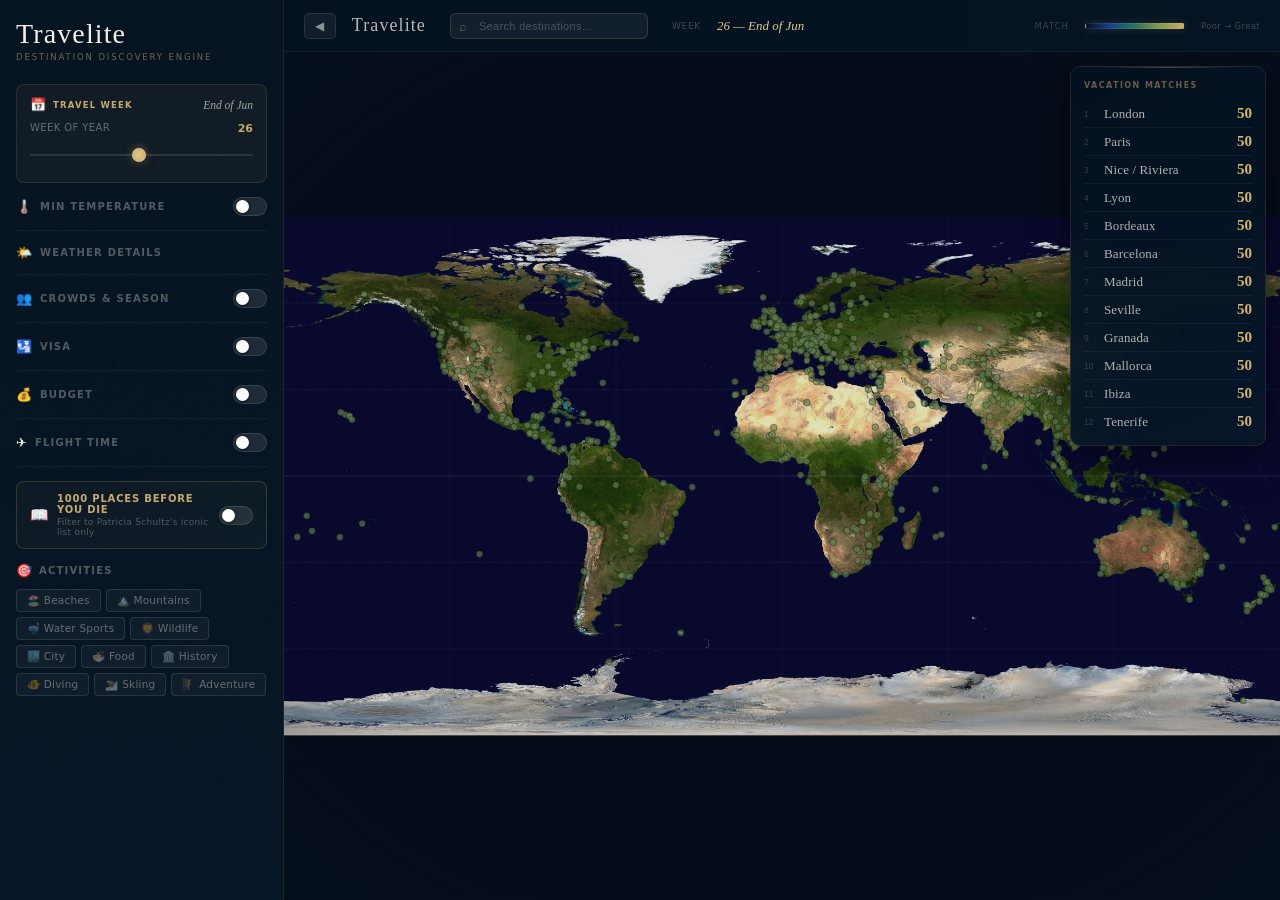
==== commit 625a3d72: "Rename travelite app.html to index.html" ====
--- a/index.html
+++ b/index.html
@@ -782,6 +782,21 @@
     <!-- Travelite wordmark (topbar) -->
     <span style="font-family:'Cormorant Garamond',Georgia,serif;font-weight:400;font-size:18px;color:var(--ivory);letter-spacing:.06em;opacity:.75">Travelite</span>
 
+    <!-- Search -->
+    <div style="position:relative;flex:1;max-width:260px;min-width:140px;margin:0 8px">
+      <span style="position:absolute;left:9px;top:50%;transform:translateY(-50%);font-size:13px;pointer-events:none;color:rgba(201,169,110,0.55);z-index:1">⌕</span>
+      <input id="search-input" type="text" placeholder="Search destinations…"
+        oninput="onSearch(this.value)"
+        onfocus="onSearchFocus()"
+        onblur="onSearchBlur()"
+        onkeydown="onSearchKey(event)"
+        autocomplete="off"
+        style="width:100%;box-sizing:border-box;padding:6px 10px 6px 28px;background:rgba(255,255,255,0.06);border:1px solid rgba(201,169,110,0.20);border-radius:6px;color:var(--ivory);font-family:'DM Sans',sans-serif;font-size:11px;letter-spacing:0.03em;outline:none;transition:border-color .2s"
+        onfocus2="this.style.borderColor='rgba(201,169,110,0.45)'" onblur2="this.style.borderColor='rgba(201,169,110,0.20)'"
+      />
+      <div id="search-drop" style="display:none;position:absolute;top:calc(100% + 4px);left:0;right:0;min-width:260px;background:rgba(4,17,31,0.98);border:1px solid rgba(201,169,110,0.25);border-radius:7px;max-height:290px;overflow-y:auto;z-index:200;box-shadow:0 16px 40px rgba(0,0,0,0.75)"></div>
+    </div>
+
     <span style="font-size:9px;color:rgba(245,239,230,.25);letter-spacing:.08em;text-transform:uppercase">Week</span>
     <span id="tb-week" style="font-family:'Cormorant Garamond',Georgia,serif;font-size:13px;color:var(--gold-light);font-style:italic"></span>
     <span id="tb-ap" style="font-size:10.5px;color:rgba(245,239,230,.3);display:none;letter-spacing:.02em"></span>
@@ -792,16 +807,21 @@
     <span style="font-size:8.5px;color:rgba(245,239,230,.22);letter-spacing:.12em;text-transform:uppercase">Match</span>
     <div style="width:100px;height:6px;border-radius:3px;background:linear-gradient(to right,rgba(10,14,36,.8),rgba(26,80,160,.8),rgba(52,140,110,.8),rgba(160,190,80,.8),rgba(201,169,110,1));border:1px solid rgba(255,255,255,.08);box-shadow:0 0 8px rgba(201,169,110,.2)"></div>
     <span style="font-size:8.5px;color:rgba(245,239,230,.25);letter-spacing:.04em">Poor → Great</span>
+    <button onclick="resetZoom()" id="zoom-reset" title="Reset zoom (double-tap map)" style="display:none;margin-left:8px;background:rgba(201,169,110,0.12);border:1px solid rgba(201,169,110,0.3);border-radius:5px;color:rgba(201,169,110,0.8);font-size:10px;padding:3px 8px;cursor:pointer;letter-spacing:.03em;font-family:'DM Sans',sans-serif">⊖ Reset</button>
   </div>
 
   <!-- MAP WRAP -->
   <div id="map-wrap">
-    <svg id="worldmap" viewBox="0 0 960 500" onclick="mapClick(event)" onmousemove="mapHover(event)" onmouseleave="mapLeave()">
-      <!-- Ocean background -->
+    <svg id="worldmap" viewBox="0 0 960 500">
+      <!-- Ocean background — fixed, not part of pan group -->
       <rect id="ocean-bg" x="0" y="0" width="960" height="500" fill="#060d1a"/>
-      <!-- Country paths rendered by D3 -->
-      <g id="mapbg"></g>
-      <g id="gg"></g><g id="gd"></g><g id="gm"></g>
+      <!-- Pan/zoom group — everything inside scales together -->
+      <g id="map-pan" transform="translate(0,0) scale(1)">
+        <g id="mapbg"></g>
+        <g id="gg"></g>
+        <g id="gd"></g>
+        <g id="gm"></g>
+      </g>
     </svg>
 
     <!-- TOOLTIP -->
@@ -1278,7 +1298,8 @@
 {id:"masai",name:"Masai Mara",country:"Kenya",lat:-1.49,lng:35.14,avgHigh:[29,30,30,29,26,23,22,23,26,28,27,28],rainyDays:[4,4,7,17,16,7,4,4,4,6,14,8],windDays:[4,4,4,4,4,4,4,4,4,4,4,4],sunHours:[8,9,8,7,7,7,8,8,8,8,7,7],costTier:3,visaFree:["US","UK","EU","AU","CA"],crowdPeak:[7,8,9,1,2],activities:["wildlife","nature","photography","adventure"],continent:"Africa"},
 {id:"mombasa",name:"Mombasa Diani Beach",country:"Kenya",lat:-4.05,lng:39.67,avgHigh:[31,32,32,31,29,27,26,27,28,30,31,31],rainyDays:[7,5,6,14,17,11,8,7,7,9,12,9],windDays:[5,5,5,5,5,5,6,6,5,5,5,5],sunHours:[9,9,8,7,7,7,8,8,8,8,8,9],costTier:1,visaFree:["US","UK","EU","AU","CA"],crowdPeak:[7,8,9,12,1],activities:["beaches","diving","wildlife","history"],continent:"Africa"},
 {id:"rwanda",name:"Rwanda Gorillas",country:"Rwanda",lat:-1.94,lng:29.87,avgHigh:[26,26,26,25,25,24,24,25,25,26,25,25],rainyDays:[7,7,13,17,13,5,3,3,6,12,14,10],windDays:[2,2,3,3,3,2,2,2,2,2,2,2],sunHours:[7,7,6,6,7,8,8,8,7,7,7,7],costTier:3,visaFree:["US","UK","EU","AU","CA"],crowdPeak:[6,7,8,12,1],activities:["wildlife","nature","adventure","culture"],continent:"Africa"},
-{id:"egypt",name:"Cairo Luxor",country:"Egypt",lat:26.00,lng:31.00,avgHigh:[19,21,25,31,36,38,38,38,35,31,26,20],rainyDays:[2,1,1,0,0,0,0,0,0,0,1,2],windDays:[5,5,6,7,7,6,5,5,5,5,5,5],sunHours:[9,9,10,11,12,13,13,12,11,10,9,9],costTier:1,visaFree:["US","UK","EU","AU","CA"],crowdPeak:[10,11,12,1,2,3],activities:["history","culture","diving","adventure"],continent:"Africa"},
+{id:"cairo",name:"Cairo",country:"Egypt",lat:30.06,lng:31.25,avgHigh:[19,21,25,31,36,38,38,38,35,31,26,20],rainyDays:[2,1,1,0,0,0,0,0,0,0,1,2],windDays:[5,5,6,7,7,6,5,5,5,5,5,5],sunHours:[9,9,10,11,12,13,13,12,11,10,9,9],costTier:1,visaFree:["US","UK","EU","AU","CA"],crowdPeak:[10,11,12,1,2,3],activities:["history","culture","city"],continent:"Africa"},
+{id:"luxor",name:"Luxor",country:"Egypt",lat:25.69,lng:32.64,avgHigh:[22,24,29,35,39,42,41,41,38,34,27,23],rainyDays:[0,0,0,0,0,0,0,0,0,0,0,0],windDays:[4,4,5,6,7,6,5,5,5,5,4,4],sunHours:[10,11,12,12,13,13,13,12,11,11,10,10],costTier:1,visaFree:["US","UK","EU","AU","CA"],crowdPeak:[10,11,12,1,2,3],activities:["history","culture","adventure"],continent:"Africa"},
 {id:"sharm",name:"Sharm el Sheikh",country:"Egypt",lat:27.91,lng:34.33,avgHigh:[22,24,27,32,37,39,40,40,37,33,28,24],rainyDays:[1,1,1,0,0,0,0,0,0,0,0,1],windDays:[5,5,6,6,7,7,6,6,7,6,5,5],sunHours:[9,10,11,12,13,14,14,13,12,11,9,9],costTier:1,visaFree:["US","UK","EU","AU","CA"],crowdPeak:[11,12,1,2,3],activities:["beaches","diving","watersports"],continent:"Africa"},
 {id:"mauritius",name:"Mauritius",country:"Mauritius",lat:-20.29,lng:57.55,avgHigh:[30,30,29,27,24,22,22,22,23,25,28,30],rainyDays:[14,14,13,10,8,7,7,6,6,7,9,11],windDays:[5,5,5,5,6,7,7,6,5,5,5,5],sunHours:[8,8,7,7,6,6,6,7,7,8,8,8],costTier:3,visaFree:["US","UK","EU","AU","CA"],crowdPeak:[7,8,9,12,1,2],activities:["beaches","romance","diving","watersports"],continent:"Africa"},
 {id:"seychelles",name:"Seychelles",country:"Seychelles",lat:-4.68,lng:55.49,avgHigh:[30,30,31,31,30,28,27,27,28,29,30,30],rainyDays:[15,13,13,14,11,8,8,10,10,11,14,16],windDays:[4,4,4,4,4,5,6,6,5,4,4,4],sunHours:[7,8,8,8,8,8,8,8,8,8,7,7],costTier:4,visaFree:["US","UK","EU","AU","CA"],crowdPeak:[8,9,12,1],activities:["beaches","diving","nature","romance"],continent:"Africa"},
@@ -1879,7 +1900,7 @@
   ['syria_iraq','M592.0,200.2 L613.3,200.2 L608.0,210.7 L576.0,210.7 L576.0,201.7 L592.0,200.2Z'],
   ['iran','M597.3,198.6 L645.3,198.6 L640.0,216.3 L629.3,216.3 L613.3,210.7 L597.3,204.8 L597.3,198.6Z'],
   ['saudi_arabia','M581.3,210.7 L613.3,210.7 L634.7,221.8 L597.3,234.9 L594.7,231.0 L592.0,227.1 L581.3,221.8 L576.0,212.1 L581.3,210.7Z'],
-  ['egypt','M546.7,209.2 L576.0,209.2 L576.0,219.1 L576.0,221.8 L546.7,221.8 L546.7,209.2Z'],
+  ['cairo','luxor','M546.7,209.2 L576.0,209.2 L576.0,219.1 L576.0,221.8 L546.7,221.8 L546.7,209.2Z'],
   ['libya','M512.0,206.3 L546.7,206.3 L546.7,221.8 L512.0,221.8 L512.0,206.3Z'],
   ['algeria','M504.0,200.2 L472.0,200.2 L472.0,221.8 L512.0,221.8 L512.0,206.3 L504.0,206.3 L504.0,200.2Z'],
   ['morocco','M464.0,201.7 L474.7,201.7 L472.0,210.7 L445.3,213.5 L445.3,209.2 L464.0,203.2 L464.0,201.7Z'],
@@ -1921,6 +1942,7 @@
 ];
 // ── PROJECTION ────────────────────────────────────────────────────────────────
 const VW=960,VH=500;
+const mapZoom={scale:1,tx:0,ty:0};
 function px(lng){return((lng+180)/360)*VW;}
 function py(lat){return(90-Math.max(-90,Math.min(90,lat)))/180*VH;}
 
@@ -1991,7 +2013,7 @@
   'danakil_depression','darjeeling','darvaza_gas_crater','darwin','dead_sea_israel','deathvalley','delft','delhi',
   'delphi_greece','denali','denver','dhaka','dingle','djenne','djerba','djibouti',
   'dogon_country','doha_qatar','dominica','dordogne','dougga','drakensberg','drep','dresden',
-  'dubai','dublin','dubrovnik','durban','dushanbe','easter_island','edinburgh','egypt',
+  'dubai','dublin','dubrovnik','durban','dushanbe','easter_island','edinburgh','cairo','luxor',
   'el_jem','ellora_ajanta','elsalvador','ephesus_turkey','epidaurus_greece','essex','eswatini','everglades',
   'evora_portugal','fairy_meadows','faroe_islands','fernando_noronha','fes','fiji','finnish_lapland','flinders_ranges',
   'florence','flores','floridakeys','galapagos','galway','garden_route','geghard_monastery','geirangerfjord',
@@ -2210,19 +2232,20 @@
   const g=document.getElementById('gd');g.innerHTML='';
   D.forEach(d=>{
     const sc=scoreD(d);
-    // Skip fully filtered-out destinations (score=0 from 1000places hard filter)
-    if(sc===0&&F.thousandPlaces&&!THOUSAND_PLACES.has(d.id))return;
+    if(sc<0.10)return;
     const x=px(d.lng).toFixed(1),y=py(d.lat).toFixed(1);
     const isSel=selD&&selD.id===d.id;
     const is1k=THOUSAND_PLACES.has(d.id);
-    const r=isSel?9:Math.max(2.5,sc*6.5);
-    if(isSel){const ring=mk('circle',{cx:x,cy:y,r:r+10,fill:'none',stroke:'rgba(201,169,110,0.55)','stroke-width':'1.5'});g.appendChild(ring);}
-    // Gold outer ring for 1000 places destinations when filter is active
+    // Divide by zoom so dots stay constant size on screen
+    const z=mapZoom.scale;
+    const r=(isSel?9:Math.max(2.5,sc*6.5))/z;
+    const sw_sel=2/z, sw_1k=1.2/z, sw_norm=0.8/z;
+    if(isSel){const ring=mk('circle',{cx:x,cy:y,r:(r*z+10)/z,fill:'none',stroke:'rgba(201,169,110,0.55)','stroke-width':(1.5/z).toFixed(3)});g.appendChild(ring);}
     if(F.thousandPlaces&&is1k&&!isSel){
-      const gring=mk('circle',{cx:x,cy:y,r:r+3.5,fill:'none',stroke:'rgba(251,191,36,0.6)','stroke-width':'1.2'});
+      const gring=mk('circle',{cx:x,cy:y,r:(r*z+3.5)/z,fill:'none',stroke:'rgba(251,191,36,0.6)','stroke-width':(1.2/z).toFixed(3)});
       g.appendChild(gring);
     }
-    const c=mk('circle',{cx:x,cy:y,r:r,fill:s2fill(sc),stroke:isSel?'#c9a96e':(F.thousandPlaces&&is1k?'rgba(201,169,110,0.85)':'rgba(0,0,0,0.4)'),'stroke-width':isSel?2:(F.thousandPlaces&&is1k?1.2:0.8)});
+    const c=mk('circle',{cx:x,cy:y,r:r.toFixed(3),fill:s2fill(sc),stroke:isSel?'#c9a96e':(F.thousandPlaces&&is1k?'rgba(201,169,110,0.85)':'rgba(0,0,0,0.4)'),'stroke-width':isSel?sw_sel.toFixed(3):(F.thousandPlaces&&is1k?sw_1k.toFixed(3):sw_norm.toFixed(3))});
     c.style.cursor='pointer';
     g.appendChild(c);
   });
@@ -2231,12 +2254,13 @@
   const g=document.getElementById('gm');g.innerHTML='';
   if(F.userLat===null)return;
   const x=px(F.userLng).toFixed(1),y=py(F.userLat).toFixed(1);
-  g.appendChild(mk('circle',{cx:x,cy:y,r:8,fill:'none',stroke:'rgba(111,172,212,0.55)','stroke-width':'1.5'}));
-  g.appendChild(mk('circle',{cx:x,cy:y,r:4,fill:'#6facd4',stroke:'white','stroke-width':'1.5'}));
+  const az=mapZoom.scale;
+  g.appendChild(mk('circle',{cx:x,cy:y,r:(8/az).toFixed(3),fill:'none',stroke:'rgba(111,172,212,0.55)','stroke-width':(1.5/az).toFixed(3)}));
+  g.appendChild(mk('circle',{cx:x,cy:y,r:(4/az).toFixed(3),fill:'#6facd4',stroke:'white','stroke-width':(1.5/az).toFixed(3)}));
 }
 function renderMatches(){
   // Score all destinations, exclude score=0 (hard-filtered out)
-  const scored=[...D].map(d=>({d,sc:scoreD(d)})).filter(x=>x.sc>0);
+  const scored=[...D].map(d=>({d,sc:scoreD(d)})).filter(x=>x.sc>=0.10);
   scored.sort((a,b)=>b.sc-a.sc);
   const top20=scored.slice(0,20);
   if(top20.length===0){
@@ -2254,13 +2278,22 @@
 }
 
 // ── MAP EVENTS ────────────────────────────────────────────────────────────────
-function svgPt(e){const r=document.getElementById('worldmap').getBoundingClientRect();return{spx:((e.clientX-r.left)/r.width)*VW,spy:((e.clientY-r.top)/r.height)*VH};}
+function svgPt(e){
+  const svg=document.getElementById('worldmap');
+  const pt=svg.createSVGPoint();
+  pt.x=e.clientX;pt.y=e.clientY;
+  // Get point in SVG viewport coords
+  const sp=pt.matrixTransform(svg.getScreenCTM().inverse());
+  // Undo the pan/zoom transform to get map coords (0..960, 0..500)
+  const z=mapZoom.scale,tx=mapZoom.tx,ty=mapZoom.ty;
+  return{spx:(sp.x-tx)/z, spy:(sp.y-ty)/z};
+}
 function nearest(spx,spy,maxPx){let b=null,bd=maxPx*maxPx;D.forEach(d=>{const dx=px(d.lng)-spx,dy=py(d.lat)-spy,dd=dx*dx+dy*dy;if(dd<bd){bd=dd;b=d;}});return b;}
-function mapClick(e){const{spx,spy}=svgPt(e);const d=nearest(spx,spy,65);if(d)clickD(d.id);}
+function mapClick(e){const{spx,spy}=svgPt(e);const d=nearest(spx,spy,90/mapZoom.scale);if(d)clickD(d.id);}
 function clickD(id){const d=D.find(x=>x.id===id);if(!d)return;selD=(selD&&selD.id===id)?null:d;renderDots();selD?showCard(selD):closeCard();}
 
 function mapHover(e){
-  const{spx,spy}=svgPt(e);const d=nearest(spx,spy,55);
+  const{spx,spy}=svgPt(e);const d=nearest(spx,spy,55/mapZoom.scale);
   const tt=document.getElementById('tooltip');
   if(!d){tt.style.display='none';return;}
   const sc=scoreD(d),m=w2m(F.week);
@@ -2479,4 +2512,284 @@
   });
 }
 
+
+// ── SEARCH ────────────────────────────────────────────────────────────────────
+let _sbTimer=null,_sbHi=-1;
+function onSearchFocus(){
+  clearTimeout(_sbTimer);
+  document.getElementById('search-input').style.borderColor='rgba(201,169,110,0.45)';
+  onSearch(document.getElementById('search-input').value);
+}
+function onSearchBlur(){
+  document.getElementById('search-input').style.borderColor='rgba(201,169,110,0.20)';
+  _sbTimer=setTimeout(()=>{document.getElementById('search-drop').style.display='none';},200);
+}
+function onSearch(q){
+  const drop=document.getElementById('search-drop');
+  _sbHi=-1;
+  q=(q||'').trim();
+  const scored=D.map(d=>({d,sc:scoreD(d)})).filter(x=>x.sc>=0.10);
+  let results=[];
+  if(q.length>=1){
+    const ql=q.toLowerCase();
+    const ex=scored.filter(({d})=>d.name.toLowerCase().startsWith(ql)||d.country.toLowerCase().startsWith(ql));
+    const sub=scored.filter(({d})=>!d.name.toLowerCase().startsWith(ql)&&!d.country.toLowerCase().startsWith(ql)&&(d.name.toLowerCase().includes(ql)||d.country.toLowerCase().includes(ql)));
+    results=[...ex,...sub].slice(0,8);
+    if(results.length===0){
+      const ref=D.find(d=>d.name.toLowerCase().includes(ql.slice(0,3))||d.country.toLowerCase().includes(ql.slice(0,3)));
+      drop.innerHTML='<div style="padding:7px 12px 5px;font-size:9px;color:rgba(201,169,110,0.5);letter-spacing:.08em;text-transform:uppercase;border-bottom:1px solid rgba(201,169,110,.08)">No exact match — nearby suggestions</div>';
+      const sugg=ref
+        ?[...scored].map(({d,sc})=>({d,sc,dist:hav(ref.lat,ref.lng,d.lat,d.lng)})).sort((a,b)=>a.dist-b.dist).slice(0,6)
+        :[...scored].sort((a,b)=>b.sc-a.sc).slice(0,6);
+      sugg.forEach(({d,sc},i)=>drop.appendChild(mkDropItem(d,sc,i,q)));
+      drop.style.display='block';
+      return;
+    }
+  } else {
+    results=[...scored].sort((a,b)=>b.sc-a.sc).slice(0,8);
+  }
+  drop.innerHTML='';
+  if(!results.length){drop.style.display='none';return;}
+  results.forEach(({d,sc},i)=>drop.appendChild(mkDropItem(d,sc,i,q)));
+  drop.style.display='block';
+}
+function mkDropItem(d,sc,i,q){
+  const div=document.createElement('div');
+  div.style.cssText='padding:8px 12px;cursor:pointer;display:flex;align-items:center;gap:8px;border-bottom:1px solid rgba(201,169,110,0.06);transition:background .12s';
+  div.dataset.idx=i;div.dataset.id=d.id;
+  const ql=(q||'').toLowerCase();
+  let nm=d.name;
+  if(ql&&nm.toLowerCase().includes(ql)){
+    const ix=nm.toLowerCase().indexOf(ql);
+    nm=nm.slice(0,ix)+'<mark style="background:rgba(201,169,110,0.22);color:var(--gold);border-radius:2px;padding:0 1px">'+nm.slice(ix,ix+ql.length)+'</mark>'+nm.slice(ix+ql.length);
+  }
+  const is1k=THOUSAND_PLACES.has(d.id);
+  div.innerHTML=`<div style="flex:1;min-width:0"><div style="font-family:'Cormorant Garamond',Georgia,serif;font-size:13px;color:var(--ivory);white-space:nowrap;overflow:hidden;text-overflow:ellipsis">${is1k?'<span style="color:#fbbf24;font-size:10px;margin-right:4px">📖</span>':''}${nm}</div><div style="font-size:9px;color:rgba(245,239,230,.32);letter-spacing:.05em;text-transform:uppercase;margin-top:1px">${d.country} · ${d.continent}</div></div><div style="font-family:'Cormorant Garamond',Georgia,serif;font-size:14px;font-weight:600;color:${sCol(sc)};flex-shrink:0">${Math.round(sc*100)}</div>`;
+  div.addEventListener('mouseenter',()=>{div.style.background='rgba(201,169,110,0.08)';_sbHi=i;});
+  div.addEventListener('mouseleave',()=>div.style.background='');
+  div.addEventListener('mousedown',e=>{e.preventDefault();_doSelect(d.id);});
+  return div;
+}
+function _doSelect(id){
+  document.getElementById('search-drop').style.display='none';
+  document.getElementById('search-input').value='';
+  _sbHi=-1;
+  clickD(id);
+}
+function onSearchKey(e){
+  const drop=document.getElementById('search-drop');
+  const items=[...drop.querySelectorAll('[data-idx]')];
+  if(e.key==='Escape'){drop.style.display='none';document.getElementById('search-input').blur();return;}
+  if(e.key==='ArrowDown'){e.preventDefault();_sbHi=Math.min(_sbHi+1,items.length-1);items.forEach((el,i)=>el.style.background=i===_sbHi?'rgba(201,169,110,0.10)':'');return;}
+  if(e.key==='ArrowUp'){e.preventDefault();_sbHi=Math.max(_sbHi-1,0);items.forEach((el,i)=>el.style.background=i===_sbHi?'rgba(201,169,110,0.10)':'');return;}
+  if(e.key==='Enter'){e.preventDefault();const t=_sbHi>=0?items[_sbHi]:items[0];if(t)_doSelect(t.dataset.id);}
+}
+
+
+// ── PAN / ZOOM ENGINE ─────────────────────────────────────────────────────────
+const MAP_MIN_SCALE=1, MAP_MAX_SCALE=12;
+
+function applyTransform(animate){
+  const g=document.getElementById('map-pan');
+  if(!g)return;
+  const {scale:z,tx,ty}=mapZoom;
+  if(animate)g.style.transition='transform 0.25s ease';
+  else g.style.transition='none';
+  g.setAttribute('transform',`translate(${tx.toFixed(3)},${ty.toFixed(3)}) scale(${z.toFixed(5)})`);
+  // Show/hide reset button
+  const zrb=document.getElementById('zoom-reset');
+  if(zrb)zrb.style.display=z>1.05?'block':'none';
+  // Re-render dots so sizes stay constant
+  renderDots();
+  renderAP();
+}
+
+function clampTranslate(z,tx,ty){
+  // Clamp so map never shows empty space beyond its edges
+  const VW2=960,VH2=500;
+  const minTx=VW2*(1-z), maxTx=0;
+  const minTy=VH2*(1-z), maxTy=0;
+  return{
+    tx:Math.max(minTx,Math.min(maxTx,tx)),
+    ty:Math.max(minTy,Math.min(maxTy,ty))
+  };
+}
+
+function zoomAt(cx,cy,factor){
+  // cx,cy in SVG viewport coords (0..960, 0..500)
+  const oldZ=mapZoom.scale;
+  const newZ=Math.max(MAP_MIN_SCALE,Math.min(MAP_MAX_SCALE,oldZ*factor));
+  if(newZ===oldZ)return;
+  // Zoom towards (cx,cy): new_tx = cx - (cx - tx)*newZ/oldZ
+  const newTx=cx-(cx-mapZoom.tx)*(newZ/oldZ);
+  const newTy=cy-(cy-mapZoom.ty)*(newZ/oldZ);
+  const {tx,ty}=clampTranslate(newZ,newTx,newTy);
+  mapZoom.scale=newZ;
+  mapZoom.tx=tx;
+  mapZoom.ty=ty;
+  applyTransform(false);
+}
+
+function resetZoom(){
+  mapZoom.scale=1;mapZoom.tx=0;mapZoom.ty=0;
+  applyTransform(true);
+  setTimeout(()=>{const g=document.getElementById('map-pan');if(g)g.style.transition='none';},300);
+}
+
+// ── Mouse wheel zoom ─────────────────────────────────────────────────────────
+(function(){
+  const svg=document.getElementById('worldmap');
+  svg.addEventListener('wheel',e=>{
+    e.preventDefault();
+    // Get cursor position in SVG viewport coords
+    const pt=svg.createSVGPoint();
+    pt.x=e.clientX;pt.y=e.clientY;
+    const sp=pt.matrixTransform(svg.getScreenCTM().inverse());
+    const factor=e.deltaY<0?1.18:1/1.18;
+    zoomAt(sp.x,sp.y,factor);
+  },{passive:false});
+})();
+
+// ── Mouse drag (pan) ─────────────────────────────────────────────────────────
+(function(){
+  const svg=document.getElementById('worldmap');
+  let dragging=false,lastX=0,lastY=0,moved=false;
+  svg.addEventListener('mousedown',e=>{
+    if(e.button!==0)return;
+    dragging=true;moved=false;
+    lastX=e.clientX;lastY=e.clientY;
+    svg.style.cursor='grabbing';
+    e.preventDefault();
+  });
+  window.addEventListener('mousemove',e=>{
+    if(!dragging)return;
+    const dx=e.clientX-lastX, dy=e.clientY-lastY;
+    lastX=e.clientX;lastY=e.clientY;
+    if(Math.abs(dx)+Math.abs(dy)>3)moved=true;
+    // Convert screen delta to SVG coords
+    const r=svg.getBoundingClientRect();
+    const svgW=r.width,svgH=r.height;
+    const sdx=dx*(960/svgW), sdy=dy*(500/svgH);
+    const {tx,ty}=clampTranslate(mapZoom.scale,mapZoom.tx+sdx,mapZoom.ty+sdy);
+    mapZoom.tx=tx;mapZoom.ty=ty;
+    applyTransform(false);
+  });
+  window.addEventListener('mouseup',e=>{
+    if(!dragging)return;
+    dragging=false;
+    svg.style.cursor='';
+    if(!moved){
+      // It was a click, not a drag — fire mapClick
+      mapClick(e);
+    }
+  });
+})();
+
+// ── Touch: pinch-to-zoom + drag ──────────────────────────────────────────────
+(function(){
+  const svg=document.getElementById('worldmap');
+  let touches={},lastDist=null,lastMid=null,tapTimer=null,tapCount=0,touchMoved=false;
+
+  function svgCoord(touch){
+    const pt=svg.createSVGPoint();
+    pt.x=touch.clientX;pt.y=touch.clientY;
+    return pt.matrixTransform(svg.getScreenCTM().inverse());
+  }
+  function dist2(t1,t2){
+    return Math.hypot(t1.clientX-t2.clientX,t1.clientY-t2.clientY);
+  }
+  function mid2(t1,t2){
+    const pt=svg.createSVGPoint();
+    pt.x=(t1.clientX+t2.clientX)/2;
+    pt.y=(t1.clientY+t2.clientY)/2;
+    return pt.matrixTransform(svg.getScreenCTM().inverse());
+  }
+
+  svg.addEventListener('touchstart',e=>{
+    e.preventDefault();
+    touchMoved=false;
+    const tl=[...e.touches];
+    if(tl.length===2){
+      lastDist=dist2(tl[0],tl[1]);
+      lastMid=mid2(tl[0],tl[1]);
+      clearTimeout(tapTimer);
+    } else if(tl.length===1){
+      lastMid=svgCoord(tl[0]);
+    }
+  },{passive:false});
+
+  svg.addEventListener('touchmove',e=>{
+    e.preventDefault();
+    const tl=[...e.touches];
+    if(tl.length===2){
+      // Pinch-to-zoom
+      const d=dist2(tl[0],tl[1]);
+      const m=mid2(tl[0],tl[1]);
+      if(lastDist&&lastMid){
+        const factor=d/lastDist;
+        // Pan by midpoint movement
+        const r=svg.getBoundingClientRect();
+        // Zoom at new midpoint and pan by midpoint delta
+        // Apply zoom first (updates scale), then adjust translation for midpoint pan
+        const oldTx=mapZoom.tx,oldTy=mapZoom.ty;
+        zoomAt(m.x,m.y,factor); // this updates scale,tx,ty and calls applyTransform
+        // Additional pan from midpoint movement
+        const dpx=m.x-lastMid.x, dpy=m.y-lastMid.y;
+        const ct=clampTranslate(mapZoom.scale,mapZoom.tx+dpx*mapZoom.scale,mapZoom.ty+dpy*mapZoom.scale);
+        mapZoom.tx=ct.tx;mapZoom.ty=ct.ty;
+      }
+      lastDist=d;lastMid=m;
+      touchMoved=true;
+    } else if(tl.length===1){
+      const c=svgCoord(tl[0]);
+      if(lastMid){
+        // Pan: delta is in SVG viewport coords, translate to screen-space delta
+        const r2=svg.getBoundingClientRect();
+        const dx=(c.x-lastMid.x)*mapZoom.scale;
+        const dy=(c.y-lastMid.y)*mapZoom.scale;
+        const {tx,ty}=clampTranslate(mapZoom.scale,mapZoom.tx+dx,mapZoom.ty+dy);
+        mapZoom.tx=tx;mapZoom.ty=ty;
+        applyTransform(false);
+        if(Math.abs(dx)+Math.abs(dy)>2)touchMoved=true;
+      }
+      lastMid=c;
+    }
+  },{passive:false});
+
+  svg.addEventListener('touchend',e=>{
+    e.preventDefault();
+    const tl=[...e.touches];
+    lastDist=null;
+    if(tl.length===0)lastMid=null;
+    else lastMid=svgCoord(tl[0]);
+
+    if(!touchMoved && e.changedTouches.length===1){
+      // Single tap — fire mapClick
+      const t=e.changedTouches[0];
+      tapCount++;
+      if(tapCount===2){
+        // Double-tap: reset zoom
+        clearTimeout(tapTimer);
+        tapCount=0;
+        resetZoom();
+      } else {
+        tapTimer=setTimeout(()=>{
+          tapCount=0;
+          mapClick(t);
+        },260);
+      }
+    } else {
+      tapCount=0;
+    }
+  },{passive:false});
+})();
+
+// ── Zoom reset button (double-tap on desktop = dblclick) ─────────────────────
+document.getElementById('worldmap').addEventListener('dblclick',e=>{
+  e.preventDefault();
+  resetZoom();
+});
+
 </script>
+</body>
+</html>
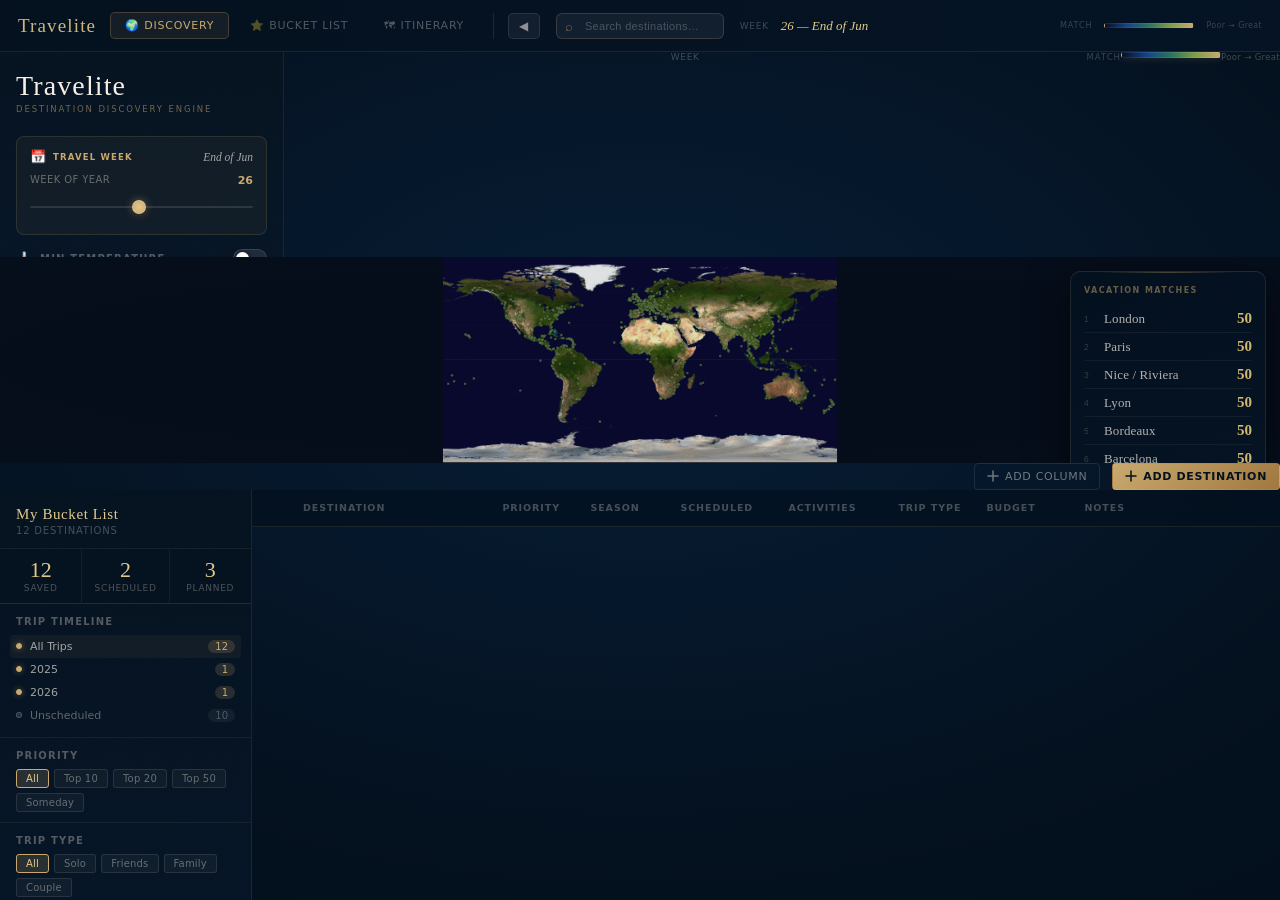
==== commit f78f6d78: "Rename travelite app combined.html to index.html" ====
--- a/index.html
+++ b/index.html
@@ -4,12 +4,14 @@
 <meta charset="UTF-8"/>
 <meta name="viewport" content="width=device-width,initial-scale=1"/>
 <meta http-equiv="Content-Security-Policy" content="default-src 'self' 'unsafe-inline' 'unsafe-eval' https: data:; img-src * data:; connect-src *">
-<title>Travelite — Destination Discovery</title>
-<meta name="description" content="Find your perfect destination with Travelite's intelligent travel discovery engine. Filter by weather, budget, visa requirements and more."/>
+<title>Travelite</title>
+<meta name="description" content="Travelite — Destination Discovery, Bucket List &amp; Itinerary Planner"/>
 <link rel="preconnect" href="https://fonts.googleapis.com"/>
 <link rel="preconnect" href="https://fonts.gstatic.com" crossorigin/>
 <link href="https://fonts.googleapis.com/css2?family=Cormorant+Garamond:ital,wght@0,300;0,400;0,500;0,600;0,700;1,300;1,400;1,500&family=DM+Sans:ital,opsz,wght@0,9..40,300;0,9..40,400;0,9..40,500;0,9..40,600;0,9..40,700;1,9..40,400&display=swap" rel="stylesheet"/>
 <style>
+/* ════ APP CSS (Discovery engine) ════════════════════════════════════════════ */
+
 /* ── DESIGN TOKENS ─────────────────────────────────────────────────────────── */
 :root {
   --navy:        #04111f;
@@ -533,9 +535,537 @@
   padding: 11px 13px;
   margin-bottom: 14px;
 }
+
+
+/* ════ BUCKET LIST CSS ════════════════════════════════════════════════════════ */
+
+
+:root{
+  --navy:#04111f;--navy-mid:#071828;
+  --gold:#c9a96e;--gold-light:#e2c98a;
+  --gold-dim:rgba(201,169,110,.18);--gold-faint:rgba(201,169,110,.08);
+  --ivory:#f5efe6;--ivory-dim:rgba(245,239,230,.65);
+  --ivory-faint:rgba(245,239,230,.28);--ivory-ghost:rgba(245,239,230,.10);
+  --sage:#7da882;--blue:#6facd4;
+  --fd:'Cormorant Garamond',Georgia,serif;
+  --fu:'DM Sans',system-ui,sans-serif;
+  --tr:all 0.22s cubic-bezier(.4,0,.2,1);
+}
+*,*::before,*::after{box-sizing:border-box;margin:0;padding:0;}
+html,body{height:100%;overflow:hidden;}
+body{display:flex;flex-direction:column;height:100vh;
+  background:radial-gradient(ellipse 140% 120% at 50% 40%,#071e36 0%,#04111f 45%,#020c16 100%);
+  font-family:var(--fu);color:var(--ivory);}
+::-webkit-scrollbar{width:2px;}
+::-webkit-scrollbar-track{background:transparent;}
+::-webkit-scrollbar-thumb{background:rgba(201,169,110,.18);border-radius:2px;}
+
+/* TOPBAR */
+#topbar{height:52px;background:linear-gradient(90deg,rgba(4,17,31,.98),rgba(5,20,36,.96));
+  border-bottom:1px solid rgba(201,169,110,.10);display:flex;align-items:center;
+  padding:0 22px;gap:18px;flex-shrink:0;z-index:20;position:relative;}
+#topbar::after{content:'';position:absolute;bottom:0;left:10%;right:10%;height:1px;
+  background:linear-gradient(90deg,transparent,rgba(201,169,110,.2),transparent);}
+.logo{font-family:var(--fd);font-size:22px;font-weight:500;letter-spacing:.04em;
+  color:var(--gold-light);text-decoration:none;white-space:nowrap;}
+.logo span{color:var(--ivory-faint);font-style:italic;font-weight:300;font-size:18px;}
+.nav-tabs{display:flex;align-items:center;gap:2px;margin-left:8px;}
+.nav-tab{font-size:11px;font-weight:500;letter-spacing:.06em;text-transform:uppercase;
+  color:rgba(245,239,230,.32);padding:6px 14px;border-radius:4px;cursor:pointer;
+  transition:var(--tr);border:1px solid transparent;}
+.nav-tab:hover{color:var(--ivory-dim);background:var(--ivory-ghost);}
+.nav-tab.active{color:var(--gold);border-color:rgba(201,169,110,.22);background:var(--gold-faint);}
+.tbr{margin-left:auto;display:flex;align-items:center;gap:12px;}
+.tbb{display:flex;align-items:center;gap:6px;font-size:11px;font-weight:500;
+  letter-spacing:.06em;text-transform:uppercase;color:rgba(245,239,230,.45);
+  padding:6px 12px;border-radius:4px;border:1px solid rgba(245,239,230,.1);
+  background:transparent;cursor:pointer;transition:var(--tr);font-family:var(--fu);}
+.tbb:hover{color:var(--gold);border-color:rgba(201,169,110,.3);background:var(--gold-faint);}
+.tbb.pri{color:#04111f;background:linear-gradient(135deg,#c9a96e,#a07840);
+  border-color:transparent;font-weight:600;}
+.tbb.pri:hover{background:linear-gradient(135deg,#e2c98a,#c9a96e);}
+
+/* MAIN */
+#main{display:flex;flex:1;overflow:hidden;}
+
+/* LEFT PANEL */
+#lp{width:252px;min-width:252px;
+  background:linear-gradient(180deg,rgba(4,17,31,.97) 0%,rgba(5,20,36,.98) 100%);
+  border-right:1px solid rgba(201,169,110,.12);display:flex;flex-direction:column;
+  overflow-y:auto;overflow-x:hidden;position:relative;z-index:5;}
+#lp::before{content:'';position:absolute;inset:0;pointer-events:none;opacity:.5;
+  background-image:url("data:image/svg+xml,%3Csvg viewBox='0 0 200 200' xmlns='http://www.w3.org/2000/svg'%3E%3Cfilter id='n'%3E%3CfeTurbulence type='fractalNoise' baseFrequency='0.85' numOctaves='4' stitchTiles='stitch'/%3E%3CfeColorMatrix type='saturate' values='0'/%3E%3C/filter%3E%3Crect width='100%25' height='100%25' filter='url(%23n)' opacity='0.035'/%3E%3C/svg%3E");}
+#lp>*{position:relative;z-index:1;}
+.lph{padding:16px 16px 12px;border-bottom:1px solid rgba(201,169,110,.09);}
+.lpt{font-family:var(--fd);font-size:15px;font-weight:500;color:var(--gold-light);
+  letter-spacing:.04em;margin-bottom:2px;}
+.lps{font-size:10px;color:rgba(245,239,230,.28);letter-spacing:.08em;text-transform:uppercase;}
+.srow{display:grid;grid-template-columns:1fr 1fr 1fr;gap:1px;
+  background:rgba(201,169,110,.08);border-bottom:1px solid rgba(201,169,110,.09);}
+.scl{background:rgba(4,17,31,.9);padding:10px 12px;text-align:center;}
+.scn{font-family:var(--fd);font-size:22px;font-weight:300;color:var(--gold-light);line-height:1;}
+.scl2{font-size:9px;color:rgba(245,239,230,.3);letter-spacing:.08em;text-transform:uppercase;margin-top:2px;}
+.lpsec{padding:12px 16px 10px;border-bottom:1px solid rgba(201,169,110,.09);}
+.sl{font-size:10px;font-weight:600;color:rgba(245,239,230,.32);
+  letter-spacing:.12em;text-transform:uppercase;margin-bottom:8px;}
+
+/* Timeline */
+.tli{display:flex;align-items:center;gap:8px;padding:5px 6px;margin:0 -6px;
+  cursor:pointer;transition:var(--tr);border-radius:3px;}
+.tli:hover{background:rgba(245,239,230,.03);}
+.tli.active{background:rgba(201,169,110,.06);}
+.tyd{width:6px;height:6px;border-radius:50%;background:rgba(245,239,230,.12);
+  border:1px solid rgba(245,239,230,.2);flex-shrink:0;transition:var(--tr);}
+.tli.has .tyd,.tli.active .tyd{background:var(--gold);border-color:var(--gold);
+  box-shadow:0 0 6px rgba(201,169,110,.5);}
+.tyl{font-size:11px;color:rgba(245,239,230,.38);flex:1;}
+.tli.has .tyl,.tli.active .tyl{color:var(--ivory-dim);}
+.tyc{font-size:10px;color:rgba(245,239,230,.28);background:rgba(245,239,230,.06);
+  border-radius:10px;padding:1px 7px;}
+.tli.has .tyc,.tli.active .tyc{background:var(--gold-dim);color:var(--gold);}
+
+/* Pill filters */
+.pills{display:flex;flex-wrap:wrap;gap:5px;}
+.fp{font-size:10px;padding:3px 9px;border-radius:3px;
+  border:1px solid rgba(245,239,230,.1);background:rgba(245,239,230,.04);
+  color:rgba(245,239,230,.38);cursor:pointer;transition:var(--tr);
+  letter-spacing:.02em;user-select:none;}
+.fp:hover{border-color:rgba(201,169,110,.3);color:rgba(245,239,230,.6);
+  background:rgba(201,169,110,.07);}
+.fp.on{background:var(--gold-dim);border-color:var(--gold);color:var(--gold-light);}
+
+/* Sort */
+.sr2{display:flex;align-items:center;gap:8px;}
+.sr2 select{flex:1;background:rgba(245,239,230,.04);border:1px solid rgba(245,239,230,.1);
+  color:rgba(245,239,230,.55);font-size:10.5px;font-family:var(--fu);
+  padding:5px 8px;border-radius:3px;outline:none;cursor:pointer;}
+.sr2 select option{background:#071828;}
+.sdir{width:26px;height:26px;border-radius:3px;border:1px solid rgba(245,239,230,.1);
+  background:rgba(245,239,230,.04);display:flex;align-items:center;justify-content:center;
+  cursor:pointer;transition:var(--tr);color:rgba(245,239,230,.4);font-size:13px;user-select:none;}
+.sdir:hover{border-color:rgba(201,169,110,.3);color:var(--gold);}
+
+/* Custom cols */
+.ccli{display:flex;align-items:center;gap:6px;font-size:11px;color:rgba(245,239,230,.45);margin-bottom:5px;}
+.acb{display:flex;align-items:center;gap:6px;font-size:10.5px;color:rgba(245,239,230,.3);
+  cursor:pointer;transition:var(--tr);padding:4px 0;background:none;border:none;font-family:var(--fu);}
+.acb:hover{color:var(--gold);}
+
+/* Calendar strip */
+#cals{padding:10px 16px 14px;border-top:1px solid rgba(201,169,110,.09);}
+.cst{font-size:10px;color:rgba(245,239,230,.28);letter-spacing:.1em;
+  text-transform:uppercase;margin-bottom:8px;}
+.mg{display:grid;grid-template-columns:repeat(6,1fr);gap:3px;}
+.mc{aspect-ratio:1;border-radius:3px;border:1px solid rgba(245,239,230,.07);
+  background:rgba(245,239,230,.03);display:flex;align-items:center;justify-content:center;
+  font-size:8.5px;color:rgba(245,239,230,.25);cursor:pointer;transition:var(--tr);
+  letter-spacing:.02em;text-transform:uppercase;}
+.mc:hover{border-color:rgba(201,169,110,.3);color:var(--ivory-dim);}
+.mc.has{background:var(--gold-dim);border-color:rgba(201,169,110,.35);color:var(--gold);}
+.mc.sch{background:rgba(125,168,130,.18);border-color:rgba(125,168,130,.4);color:var(--sage);}
+
+/* CONTENT */
+#content{flex:1;display:flex;flex-direction:column;overflow:hidden;}
+
+/* SHARED GRID — header + every data row use identical column template */
+.grow{
+  display:grid;
+  grid-template-columns: 30px minmax(150px,1.6fr) 88px 90px 108px 110px 88px 98px minmax(100px,1fr) 60px;
+  align-items:center;
+  min-width:940px;
+}
+
+/* TABLE HEAD */
+#thead{background:rgba(4,17,31,.7);border-bottom:1px solid rgba(201,169,110,.12);
+  flex-shrink:0;padding:0 16px;overflow-x:auto;backdrop-filter:blur(10px);}
+.thr{height:36px;}
+.thc{font-size:9.5px;font-weight:600;letter-spacing:.1em;text-transform:uppercase;
+  color:rgba(245,239,230,.28);padding:0 5px;cursor:pointer;user-select:none;
+  display:flex;align-items:center;gap:4px;transition:color .15s;white-space:nowrap;}
+.thc:hover{color:rgba(245,239,230,.5);}
+.thc.on{color:var(--gold);}
+.thc.ns{cursor:default;}.thc.ns:hover{color:rgba(245,239,230,.28);}
+
+/* TABLE BODY */
+#tbody{flex:1;overflow-y:auto;overflow-x:auto;padding:6px 16px 24px;}
+
+/* DEST ROW */
+.dr{min-height:46px;border-bottom:1px solid rgba(245,239,230,.05);cursor:pointer;
+  transition:background .15s;border-radius:4px;min-width:940px;}
+.dr:hover{background:rgba(201,169,110,.04);}
+.dr.schr{background:rgba(125,168,130,.035);border-left:2px solid rgba(125,168,130,.4);}
+.dr.schr:hover{background:rgba(125,168,130,.07);}
+.dr.t10r{border-left:2px solid rgba(201,169,110,.4);}
+.crank{padding:0 3px;display:flex;align-items:center;justify-content:center;}
+.rb{width:22px;height:22px;border-radius:50%;display:flex;align-items:center;
+  justify-content:center;font-size:9px;font-weight:700;}
+.rt10{background:rgba(201,169,110,.18);color:var(--gold);border:1px solid rgba(201,169,110,.35);}
+.rt20{background:rgba(111,172,212,.12);color:var(--blue);border:1px solid rgba(111,172,212,.25);}
+.rt50{background:rgba(245,239,230,.07);color:rgba(245,239,230,.4);border:1px solid rgba(245,239,230,.12);}
+.rsd{background:transparent;color:rgba(245,239,230,.2);border:1px solid rgba(245,239,230,.08);}
+.cname{display:flex;align-items:center;gap:9px;padding:0 5px;min-width:0;}
+.fl{width:20px;height:14px;border-radius:2px;flex-shrink:0;display:flex;
+  align-items:center;justify-content:center;font-size:14px;}
+.dn{font-size:13px;font-weight:500;color:var(--ivory-dim);white-space:nowrap;
+  overflow:hidden;text-overflow:ellipsis;transition:color .15s;}
+.dr:hover .dn{color:var(--ivory);}
+.dc{font-size:10px;color:rgba(245,239,230,.28);white-space:nowrap;overflow:hidden;text-overflow:ellipsis;}
+.cell{padding:0 5px;}
+.cellf{display:flex;align-items:center;gap:3px;flex-wrap:wrap;padding:0 5px;}
+.pb{display:inline-flex;align-items:center;font-size:10px;font-weight:600;
+  letter-spacing:.04em;padding:3px 7px;border-radius:3px;white-space:nowrap;}
+.pt10{background:rgba(201,169,110,.14);color:var(--gold);border:1px solid rgba(201,169,110,.28);}
+.pt20{background:rgba(111,172,212,.10);color:var(--blue);border:1px solid rgba(111,172,212,.22);}
+.pt50{background:rgba(245,239,230,.06);color:rgba(245,239,230,.4);border:1px solid rgba(245,239,230,.1);}
+.psd{background:transparent;color:rgba(245,239,230,.2);border:1px solid rgba(245,239,230,.06);}
+.stag{font-size:9px;padding:2px 5px;border-radius:2px;background:rgba(245,239,230,.06);
+  border:1px solid rgba(245,239,230,.09);color:rgba(245,239,230,.38);white-space:nowrap;}
+.stag.spr{background:rgba(125,168,130,.12);border-color:rgba(125,168,130,.25);color:var(--sage);}
+.stag.sum{background:rgba(201,169,110,.1);border-color:rgba(201,169,110,.22);color:var(--gold);}
+.stag.aut{background:rgba(196,106,106,.1);border-color:rgba(196,106,106,.22);color:#e09090;}
+.stag.win{background:rgba(111,172,212,.1);border-color:rgba(111,172,212,.22);color:var(--blue);}
+.csc{display:flex;align-items:center;gap:5px;font-size:11px;color:rgba(245,239,230,.28);
+  padding:0 5px;white-space:nowrap;}
+.csc.set{color:var(--sage);}
+.at{font-size:9px;padding:2px 5px;border-radius:2px;white-space:nowrap;
+  background:rgba(111,172,212,.08);border:1px solid rgba(111,172,212,.15);color:rgba(111,172,212,.7);}
+.tt{font-size:9px;padding:2px 5px;border-radius:2px;white-space:nowrap;
+  background:rgba(125,168,130,.08);border:1px solid rgba(125,168,130,.18);color:var(--sage);}
+/* Budget tags */
+.btag{font-size:10px;letter-spacing:.03em;padding:2px 7px;border-radius:3px;white-space:nowrap;
+  border:1px solid rgba(245,239,230,.1);background:rgba(245,239,230,.04);color:rgba(245,239,230,.4);}
+.b1{background:rgba(125,168,130,.1);border-color:rgba(125,168,130,.25);color:var(--sage);}
+.b2{background:rgba(201,169,110,.09);border-color:rgba(201,169,110,.2);color:var(--gold);}
+.b3{background:rgba(111,172,212,.09);border-color:rgba(111,172,212,.2);color:var(--blue);}
+.b4{background:rgba(196,106,106,.09);border-color:rgba(196,106,106,.2);color:#e09090;}
+.inn{background:transparent;border:none;color:rgba(245,239,230,.28);font-size:11px;
+  font-family:var(--fu);font-style:italic;outline:none;width:100%;min-width:0;}
+.inn::placeholder{color:rgba(245,239,230,.15);}
+.inn:focus{color:rgba(245,239,230,.55);}
+.cact{display:flex;align-items:center;gap:5px;padding:0 5px;opacity:0;transition:opacity .15s;}
+.dr:hover .cact{opacity:1;}
+.ab{width:26px;height:26px;border-radius:4px;border:1px solid rgba(245,239,230,.1);
+  background:rgba(245,239,230,.04);display:flex;align-items:center;justify-content:center;
+  cursor:pointer;transition:var(--tr);color:rgba(245,239,230,.4);font-size:12px;flex-shrink:0;}
+.ab:hover{border-color:rgba(201,169,110,.35);color:var(--gold);background:var(--gold-faint);}
+.ab.pl:hover{border-color:rgba(125,168,130,.4);color:var(--sage);background:rgba(125,168,130,.08);}
+.sdiv{display:flex;align-items:center;gap:10px;padding:10px 5px 6px;margin-bottom:2px;}
+.sdl{font-size:9.5px;font-weight:700;letter-spacing:.12em;text-transform:uppercase;
+  color:rgba(245,239,230,.28);white-space:nowrap;}
+.sdl.sage{color:var(--sage);}
+.sdln{flex:1;height:1px;background:rgba(245,239,230,.06);}
+.sdln.sage{background:rgba(125,168,130,.2);}
+.sdc{font-size:9px;padding:1px 7px;border-radius:10px;
+  background:rgba(245,239,230,.06);color:rgba(245,239,230,.28);}
+.sdc.sage{background:rgba(125,168,130,.12);color:var(--sage);}
+
+/* ITINERARY OVERLAY */
+#ito{position:fixed;inset:0;background:rgba(2,12,22,.88);backdrop-filter:blur(18px);
+  z-index:100;display:none;flex-direction:column;}
+#ito.open{display:flex;}
+#itb{height:52px;background:linear-gradient(90deg,rgba(4,17,31,.99),rgba(6,22,40,.99));
+  border-bottom:1px solid rgba(201,169,110,.12);display:flex;align-items:center;
+  padding:0 22px;gap:14px;flex-shrink:0;}
+.ibk{display:flex;align-items:center;gap:6px;font-size:11px;color:rgba(245,239,230,.4);
+  cursor:pointer;transition:var(--tr);letter-spacing:.04em;border:1px solid rgba(245,239,230,.1);
+  padding:5px 12px;border-radius:4px;background:transparent;font-family:var(--fu);}
+.ibk:hover{color:var(--ivory-dim);border-color:rgba(245,239,230,.2);}
+.idn{font-family:var(--fd);font-size:20px;font-weight:400;color:var(--gold-light);}
+.ids{font-size:11px;color:rgba(245,239,230,.3);margin-top:1px;letter-spacing:.04em;}
+.ita{margin-left:auto;display:flex;gap:8px;}
+#itbd{flex:1;display:flex;overflow:hidden;}
+#itsd{width:280px;min-width:280px;border-right:1px solid rgba(201,169,110,.1);
+  background:rgba(4,17,31,.6);display:flex;flex-direction:column;overflow:hidden;
+  padding:16px;gap:10px;}
+.idl{display:flex;flex-direction:column;gap:6px;overflow-y:auto;flex:1;}
+.idi{display:flex;align-items:center;gap:10px;padding:9px 12px;border-radius:6px;
+  border:1px solid rgba(245,239,230,.07);background:rgba(245,239,230,.03);
+  cursor:pointer;transition:var(--tr);}
+.idi:hover{border-color:rgba(201,169,110,.25);background:var(--gold-faint);}
+.idi.active{border-color:rgba(201,169,110,.35);background:var(--gold-dim);}
+.idn2{font-family:var(--fd);font-size:18px;font-weight:300;color:var(--gold);min-width:28px;text-align:center;}
+.idl2{font-size:12px;color:var(--ivory-dim);}
+.ids2{font-size:10px;color:rgba(245,239,230,.28);}
+.adb{display:flex;align-items:center;justify-content:center;gap:6px;padding:8px;
+  border-radius:6px;border:1px dashed rgba(245,239,230,.12);background:transparent;
+  color:rgba(245,239,230,.28);cursor:pointer;transition:var(--tr);font-size:11px;font-family:var(--fu);}
+.adb:hover{border-color:rgba(201,169,110,.3);color:var(--gold);}
+#itm{flex:1;overflow-y:auto;padding:24px 28px;}
+.idh{display:flex;align-items:baseline;gap:12px;margin-bottom:20px;}
+.idh-d{font-family:var(--fd);font-size:32px;font-weight:300;color:var(--gold-light);}
+.idh-t{font-size:14px;color:var(--ivory-dim);}
+.idh-e{color:rgba(245,239,230,.25);font-size:11px;cursor:pointer;transition:var(--tr);}
+.idh-e:hover{color:var(--gold);}
+.iblk{display:flex;gap:16px;margin-bottom:14px;padding:14px 16px;border-radius:8px;
+  border:1px solid rgba(245,239,230,.07);background:rgba(245,239,230,.02);transition:var(--tr);}
+.iblk:hover{border-color:rgba(201,169,110,.18);background:rgba(201,169,110,.025);}
+.itm2{font-size:11px;color:var(--gold);font-weight:500;min-width:48px;padding-top:2px;letter-spacing:.03em;}
+.ibdy{flex:1;min-width:0;}
+.ibt{font-size:13px;font-weight:500;color:var(--ivory-dim);margin-bottom:3px;}
+.ibd{font-size:11px;color:rgba(245,239,230,.35);line-height:1.5;}
+.ityp{font-size:9px;letter-spacing:.08em;text-transform:uppercase;padding:2px 7px;
+  border-radius:2px;margin-top:6px;display:inline-block;}
+.itf{background:rgba(201,169,110,.1);color:var(--gold);border:1px solid rgba(201,169,110,.2);}
+.itsi{background:rgba(111,172,212,.1);color:var(--blue);border:1px solid rgba(111,172,212,.2);}
+.ith{background:rgba(125,168,130,.1);color:var(--sage);border:1px solid rgba(125,168,130,.2);}
+.itr{background:rgba(245,239,230,.06);color:rgba(245,239,230,.4);border:1px solid rgba(245,239,230,.1);}
+.abl{display:flex;align-items:center;gap:8px;padding:10px 16px;border-radius:8px;
+  border:1px dashed rgba(245,239,230,.1);background:transparent;color:rgba(245,239,230,.28);
+  cursor:pointer;transition:var(--tr);font-size:11px;font-family:var(--fu);width:100%;}
+.abl:hover{border-color:rgba(201,169,110,.3);color:var(--gold);}
+
+/* DEST POPUP */
+#dpop{position:fixed;inset:0;background:rgba(2,12,22,.75);backdrop-filter:blur(10px);
+  z-index:200;display:none;align-items:center;justify-content:center;}
+#dpop.open{display:flex;}
+.pcard{background:linear-gradient(135deg,rgba(4,17,31,.98),rgba(6,22,40,.98));
+  border:1px solid rgba(201,169,110,.22);border-radius:14px;padding:28px 32px 24px;
+  max-width:560px;width:calc(100% - 40px);
+  box-shadow:0 32px 80px rgba(0,0,0,.8),0 0 0 1px rgba(201,169,110,.06) inset;
+  position:relative;animation:popIn .25s cubic-bezier(.4,0,.2,1);}
+@keyframes popIn{from{opacity:0;transform:scale(.95) translateY(8px);}to{opacity:1;transform:scale(1) translateY(0);}}
+.pcard::before{content:'';position:absolute;top:0;left:10%;right:10%;height:1px;
+  background:linear-gradient(90deg,transparent,rgba(201,169,110,.45),transparent);}
+.pcl{position:absolute;top:14px;right:16px;width:28px;height:28px;border-radius:50%;
+  border:1px solid rgba(245,239,230,.1);background:rgba(245,239,230,.04);
+  display:flex;align-items:center;justify-content:center;cursor:pointer;
+  transition:var(--tr);color:rgba(245,239,230,.4);font-size:16px;}
+.pcl:hover{border-color:rgba(201,169,110,.3);color:var(--gold);}
+.pn{font-family:var(--fd);font-size:28px;font-weight:400;color:var(--ivory);
+  letter-spacing:.03em;margin-bottom:2px;}
+.pc{font-size:12px;color:rgba(245,239,230,.35);letter-spacing:.08em;
+  text-transform:uppercase;margin-bottom:18px;}
+.pst{display:grid;grid-template-columns:repeat(4,1fr);gap:10px;margin-bottom:18px;}
+.ps{text-align:center;background:rgba(245,239,230,.03);border:1px solid rgba(245,239,230,.07);
+  border-radius:6px;padding:10px 8px;}
+.psn{font-family:var(--fd);font-size:20px;font-weight:300;color:var(--gold-light);}
+.psl{font-size:9px;color:rgba(245,239,230,.28);letter-spacing:.08em;text-transform:uppercase;margin-top:2px;}
+.pa{display:flex;flex-wrap:wrap;gap:5px;margin-bottom:18px;}
+.ata{font-size:10px;padding:3px 10px;border-radius:3px;background:rgba(245,239,230,.05);
+  border:1px solid rgba(245,239,230,.1);color:rgba(245,239,230,.45);letter-spacing:.04em;}
+.pnl{font-size:10px;letter-spacing:.1em;text-transform:uppercase;color:rgba(245,239,230,.28);margin-bottom:6px;}
+.pnb{background:rgba(245,239,230,.03);border:1px solid rgba(245,239,230,.08);border-radius:6px;
+  padding:10px 12px;font-size:12px;color:rgba(245,239,230,.45);min-height:60px;
+  line-height:1.6;font-style:italic;margin-bottom:18px;}
+.pac{display:flex;gap:8px;flex-wrap:wrap;}
+
+/* ADD COLUMN MODAL */
+#acm{position:fixed;inset:0;background:rgba(2,12,22,.75);backdrop-filter:blur(10px);
+  z-index:300;display:none;align-items:center;justify-content:center;}
+#acm.open{display:flex;}
+.mcd{background:linear-gradient(135deg,rgba(4,17,31,.99),rgba(6,22,40,.99));
+  border:1px solid rgba(201,169,110,.2);border-radius:12px;padding:24px 28px;width:380px;
+  box-shadow:0 24px 60px rgba(0,0,0,.75);animation:popIn .22s ease;}
+.mt{font-family:var(--fd);font-size:20px;color:var(--gold-light);margin-bottom:4px;}
+.ms{font-size:11px;color:rgba(245,239,230,.3);margin-bottom:20px;letter-spacing:.04em;}
+.mf{margin-bottom:14px;}
+.ml{font-size:10px;color:rgba(245,239,230,.35);letter-spacing:.1em;text-transform:uppercase;margin-bottom:6px;}
+.mi{width:100%;background:rgba(245,239,230,.04);border:1px solid rgba(245,239,230,.12);
+  border-radius:5px;padding:8px 12px;font-size:12px;font-family:var(--fu);
+  color:var(--ivory);outline:none;transition:border-color .18s;}
+.mi:focus{border-color:rgba(201,169,110,.4);}
+.mcs{display:flex;flex-wrap:wrap;gap:5px;}
+.mc2{font-size:10.5px;padding:4px 10px;border-radius:3px;border:1px solid rgba(245,239,230,.1);
+  background:rgba(245,239,230,.04);color:rgba(245,239,230,.4);cursor:pointer;transition:var(--tr);}
+.mc2:hover{border-color:rgba(201,169,110,.3);color:var(--ivory-dim);}
+.mc2.on{background:var(--gold-dim);border-color:var(--gold);color:var(--gold-light);}
+.mft{display:flex;gap:8px;justify-content:flex-end;margin-top:20px;}
+
+/* BUTTONS */
+.btn{display:inline-flex;align-items:center;gap:6px;font-size:11px;font-weight:500;
+  letter-spacing:.05em;text-transform:uppercase;padding:7px 16px;border-radius:5px;
+  border:1px solid rgba(245,239,230,.12);background:rgba(245,239,230,.04);
+  color:rgba(245,239,230,.5);cursor:pointer;transition:var(--tr);font-family:var(--fu);}
+.btn:hover{color:var(--ivory-dim);border-color:rgba(245,239,230,.22);}
+.btn.g{background:linear-gradient(135deg,rgba(201,169,110,.18),rgba(160,120,64,.18));
+  border-color:rgba(201,169,110,.35);color:var(--gold);}
+.btn.g:hover{border-color:var(--gold);color:var(--gold-light);}
+.btn.s{background:linear-gradient(135deg,#c9a96e,#a07840);border-color:transparent;
+  color:#04111f;font-weight:700;}
+.btn.s:hover{background:linear-gradient(135deg,#e2c98a,#c9a96e);}
+
+
+/* ════ GLOBAL / COMBINED OVERRIDES ══════════════════════════════════════════ */
+
+/* ── GLOBAL LAYOUT ──────────────────────────────────────────────────────────── */
+html { height: 100%; }
+body {
+  display: flex !important;
+  flex-direction: column !important;
+  height: 100vh !important;
+  overflow: hidden !important;
+}
+
+/* ── GLOBAL TOPBAR ──────────────────────────────────────────────────────────── */
+#g-topbar {
+  display: flex;
+  align-items: center;
+  height: 52px;
+  flex-shrink: 0;
+  background: linear-gradient(90deg, rgba(4,17,31,.99) 0%, rgba(5,20,36,.98) 100%);
+  border-bottom: 1px solid rgba(201,169,110,.12);
+  padding: 0 18px;
+  gap: 6px;
+  z-index: 100;
+}
+
+/* ── TAB BUTTONS ─────────────────────────────────────────────────────────────── */
+.gtab {
+  display: inline-flex; align-items: center; gap: 6px;
+  font-size: 11px; font-weight: 500; letter-spacing: .07em; text-transform: uppercase;
+  color: rgba(245,239,230,.32); padding: 6px 14px; border-radius: 5px; cursor: pointer;
+  transition: all 0.2s; border: 1px solid transparent;
+  background: transparent; font-family: var(--font-ui); white-space: nowrap;
+}
+.gtab:hover { color: rgba(245,239,230,.65); background: rgba(245,239,230,.05); }
+.gtab.on {
+  color: var(--gold);
+  border-color: rgba(201,169,110,.25);
+  background: rgba(201,169,110,.09);
+}
+
+/* ── VIEW PANELS ──────────────────────────────────────────────────────────────── */
+#tab-body   { flex: 1; overflow: hidden; display: flex; flex-direction: column; }
+.view       { display: none; flex: 1; overflow: hidden; }
+.view.on    { display: flex; }
+#v-discovery { flex-direction: row; }
+#v-bucketlist { flex-direction: column; }
+#v-itinerary  { flex-direction: column; }
+
+/* Discovery: inner layout is already flex row (sidebar + map-area).
+   We make the wrapper pass-through. */
+#v-discovery > #sidebar,
+#v-discovery > #map-area { display: flex; }
+#v-discovery > #map-area { flex: 1; flex-direction: column; }
+
+/* Discovery topbar (inside old layout) — hidden, replaced by global one */
+#topbar { display: none !important; }
+
+/* Bucket list: needs height */
+#v-bucketlist > #main { flex: 1; overflow: hidden; height: 100%; }
+
+/* ── ADD TO BL BUTTON SAVED STATE ───────────────────────────────────────────── */
+#btn-add-bl.saved {
+  border-color: var(--sage); background: rgba(125,168,130,.15); color: var(--sage);
+}
+
+/* ── ITINERARY TAB LAYOUT ───────────────────────────────────────────────────── */
+#v-itinerary { background: var(--navy); }
+#ito {
+  display: flex;
+  flex-direction: column;
+  flex: 1;
+  overflow: hidden;
+  position: relative !important;
+  top: auto !important; left: auto !important; right: auto !important; bottom: auto !important;
+  z-index: auto !important;
+  background: transparent !important;
+  border: none !important;
+  border-radius: 0 !important;
+}
+/* Itinerary topbar row */
+#itb {
+  height: 52px !important;
+  border-bottom: 1px solid rgba(201,169,110,.12) !important;
+  background: linear-gradient(90deg,rgba(4,17,31,.99),rgba(5,20,36,.98)) !important;
+  padding: 0 20px !important;
+  display: flex !important; align-items: center !important; gap: 14px !important;
+  flex-shrink: 0 !important;
+}
+/* The .ibk "back" button repurposed as "back to bucket list" */
+.ibk {
+  font-size: 11px; font-weight: 500; letter-spacing: .06em; text-transform: uppercase;
+  color: rgba(245,239,230,.35); padding: 6px 12px; border-radius: 5px; cursor: pointer;
+  border: 1px solid rgba(245,239,230,.10); background: transparent;
+  transition: all .2s; font-family: var(--font-ui);
+}
+.ibk:hover { color: var(--gold); border-color: rgba(201,169,110,.3); background: rgba(201,169,110,.08); }
+#itbd { flex: 1; display: flex; overflow: hidden; }
+
 </style>
 </head>
 <body>
+
+<div id="g-topbar">
+  <!-- Logo -->
+  <span style="font-family:'Cormorant Garamond',Georgia,serif;font-weight:400;font-size:19px;
+    color:var(--gold-light);letter-spacing:.06em;opacity:.9;white-space:nowrap;margin-right:8px">Travelite</span>
+
+  <!-- Tabs -->
+  <button class="gtab on" id="gtab-d" onclick="switchTab('discovery')">🌍 Discovery</button>
+  <button class="gtab"    id="gtab-b" onclick="switchTab('bucketlist')">⭐ Bucket List</button>
+  <button class="gtab"    id="gtab-i" onclick="switchTab('itinerary')">🗺 Itinerary</button>
+
+  <div style="width:1px;height:26px;background:rgba(201,169,110,.15);margin:0 8px"></div>
+
+  <!-- Discovery extras (search, week label, legend) -->
+  <div id="g-disc-extras" style="display:flex;align-items:center;gap:12px;flex:1">
+    <button id="sb-toggle" onclick="toggleSidebar()">◀</button>
+    <div style="position:relative;flex:1;max-width:250px;min-width:120px;margin:0 4px">
+      <span style="position:absolute;left:9px;top:50%;transform:translateY(-50%);font-size:13px;
+        pointer-events:none;color:rgba(201,169,110,0.55);z-index:1">⌕</span>
+      <input id="search-input" type="text" placeholder="Search destinations…"
+        oninput="onSearch(this.value)" onfocus="onSearchFocus()"
+        onblur="onSearchBlur()" onkeydown="onSearchKey(event)" autocomplete="off"
+        style="width:100%;box-sizing:border-box;padding:6px 10px 6px 28px;
+          background:rgba(255,255,255,0.06);border:1px solid rgba(201,169,110,0.20);
+          border-radius:6px;color:var(--ivory);font-family:'DM Sans',sans-serif;
+          font-size:11px;letter-spacing:0.03em;outline:none;transition:border-color .2s"/>
+      <div id="search-drop" style="display:none;position:absolute;top:calc(100% + 4px);
+        left:0;right:0;min-width:240px;background:rgba(4,17,31,0.98);
+        border:1px solid rgba(201,169,110,0.25);border-radius:7px;max-height:290px;
+        overflow-y:auto;z-index:200;box-shadow:0 16px 40px rgba(0,0,0,0.75)"></div>
+    </div>
+    <span style="font-size:9px;color:rgba(245,239,230,.25);letter-spacing:.08em;text-transform:uppercase">Week</span>
+    <span id="tb-week" style="font-family:'Cormorant Garamond',Georgia,serif;font-size:13px;color:var(--gold-light);font-style:italic"></span>
+    <span id="tb-ap" style="font-size:10.5px;color:rgba(245,239,230,.3);display:none;letter-spacing:.02em"></span>
+    <div style="flex:1"></div>
+    <span style="font-size:8px;color:rgba(245,239,230,.22);letter-spacing:.12em;text-transform:uppercase">Match</span>
+    <div style="width:90px;height:5px;border-radius:3px;
+      background:linear-gradient(to right,rgba(10,14,36,.8),rgba(26,80,160,.8),rgba(52,140,110,.8),rgba(160,190,80,.8),rgba(201,169,110,1));
+      border:1px solid rgba(255,255,255,.07)"></div>
+    <span style="font-size:8px;color:rgba(245,239,230,.22);letter-spacing:.04em">Poor → Great</span>
+    <button onclick="resetZoom()" id="zoom-reset" title="Reset zoom"
+      style="display:none;background:rgba(201,169,110,0.12);border:1px solid rgba(201,169,110,0.3);
+      border-radius:5px;color:rgba(201,169,110,0.8);font-size:10px;padding:3px 8px;cursor:pointer;
+      letter-spacing:.03em;font-family:'DM Sans',sans-serif">⊖ Reset</button>
+  </div>
+
+  <!-- BL extras -->
+  <div id="g-bl-extras" style="display:none;flex:1;align-items:center;gap:10px">
+    <span id="g-bl-count" style="font-size:11px;color:rgba(245,239,230,.32);letter-spacing:.04em"></span>
+    <div style="flex:1"></div>
+    <button onclick="switchTab('discovery')"
+      style="display:inline-flex;align-items:center;gap:5px;font-size:10px;font-weight:600;
+      letter-spacing:.06em;text-transform:uppercase;padding:5px 12px;border-radius:5px;
+      border:1px solid rgba(245,239,230,.12);background:transparent;
+      color:rgba(245,239,230,.4);cursor:pointer;font-family:var(--font-ui)">🌍 Discover More</button>
+  </div>
+
+  <!-- Itinerary extras -->
+  <div id="g-it-extras" style="display:none;flex:1;align-items:center;gap:12px">
+    <div id="g-it-dest" style="font-family:'Cormorant Garamond',Georgia,serif;
+      font-size:18px;font-weight:400;color:var(--gold-light)"></div>
+    <div id="g-it-sub" style="font-size:10px;color:rgba(245,239,230,.3);letter-spacing:.04em"></div>
+    <div style="flex:1"></div>
+    <button onclick="switchTab('bucketlist')"
+      style="display:inline-flex;align-items:center;gap:5px;font-size:10px;font-weight:600;
+      letter-spacing:.06em;text-transform:uppercase;padding:5px 12px;border-radius:5px;
+      border:1px solid rgba(245,239,230,.12);background:transparent;
+      color:rgba(245,239,230,.4);cursor:pointer;font-family:var(--font-ui)">← Bucket List</button>
+    <button style="display:inline-flex;align-items:center;gap:5px;font-size:10px;font-weight:600;
+      letter-spacing:.06em;text-transform:uppercase;padding:5px 12px;border-radius:5px;
+      border:1px solid rgba(201,169,110,.3);background:rgba(201,169,110,.12);
+      color:var(--gold);cursor:pointer;font-family:var(--font-ui)">Book Flights ✈</button>
+  </div>
+</div>
+
+
+<div id="tab-body">
+
+  <!-- ══ DISCOVERY TAB ════════════════════════════════════════════════════════ -->
+  <div id="v-discovery" class="view on">
+
 <!-- ══════════════════════════════════════════════════════════
      SIDEBAR
      ══════════════════════════════════════════════════════════ -->
@@ -732,6 +1262,23 @@
     </div>
   </div>
 
+  <!-- DRIVE TIME -->
+  <div class="sec">
+    <div class="sec-hdr" onclick="toggleSec('drive')">
+      <span style="font-size:13px">🚗</span>
+      <span class="sec-label">Drive Time</span>
+      <div class="sw" id="sw-drive" onclick="event.stopPropagation();toggleF('driveEnabled')"></div>
+    </div>
+    <div class="sec-body" id="body-drive">
+      <div style="font-size:9px;color:rgba(245,239,230,.30);margin-bottom:9px;letter-spacing:.03em">Uses your departure city above as the starting point.</div>
+      <div class="sr">
+        <label>Max drive time <span id="drv-val">6h</span></label>
+        <input type="range" id="drv-sld" min="1" max="24" value="6" oninput="onSld('maxDriveHours',this.value,'drv-val','h')" style="accent-color:#7da882"/>
+      </div>
+      <div style="font-size:9px;color:rgba(245,239,230,.18);margin-top:8px;line-height:1.5;letter-spacing:.03em">Road estimate (×1.3 winding, ~80 km/h). Destinations over 2,500 km are treated as not drivable.</div>
+    </div>
+  </div>
+
   <!-- 1000 PLACES -->
   <div class="kplaces-box">
     <div style="display:flex;align-items:center;gap:8px">
@@ -775,27 +1322,7 @@
      ══════════════════════════════════════════════════════════ -->
 <div id="map-area">
 
-  <!-- TOPBAR -->
-  <div id="topbar">
-    <button id="sb-toggle" onclick="toggleSidebar()">◀</button>
-
-    <!-- Travelite wordmark (topbar) -->
-    <span style="font-family:'Cormorant Garamond',Georgia,serif;font-weight:400;font-size:18px;color:var(--ivory);letter-spacing:.06em;opacity:.75">Travelite</span>
-
-    <!-- Search -->
-    <div style="position:relative;flex:1;max-width:260px;min-width:140px;margin:0 8px">
-      <span style="position:absolute;left:9px;top:50%;transform:translateY(-50%);font-size:13px;pointer-events:none;color:rgba(201,169,110,0.55);z-index:1">⌕</span>
-      <input id="search-input" type="text" placeholder="Search destinations…"
-        oninput="onSearch(this.value)"
-        onfocus="onSearchFocus()"
-        onblur="onSearchBlur()"
-        onkeydown="onSearchKey(event)"
-        autocomplete="off"
-        style="width:100%;box-sizing:border-box;padding:6px 10px 6px 28px;background:rgba(255,255,255,0.06);border:1px solid rgba(201,169,110,0.20);border-radius:6px;color:var(--ivory);font-family:'DM Sans',sans-serif;font-size:11px;letter-spacing:0.03em;outline:none;transition:border-color .2s"
-        onfocus2="this.style.borderColor='rgba(201,169,110,0.45)'" onblur2="this.style.borderColor='rgba(201,169,110,0.20)'"
-      />
-      <div id="search-drop" style="display:none;position:absolute;top:calc(100% + 4px);left:0;right:0;min-width:260px;background:rgba(4,17,31,0.98);border:1px solid rgba(201,169,110,0.25);border-radius:7px;max-height:290px;overflow-y:auto;z-index:200;box-shadow:0 16px 40px rgba(0,0,0,0.75)"></div>
-    </div>
+      </div>
 
     <span style="font-size:9px;color:rgba(245,239,230,.25);letter-spacing:.08em;text-transform:uppercase">Week</span>
     <span id="tb-week" style="font-family:'Cormorant Garamond',Georgia,serif;font-size:13px;color:var(--gold-light);font-style:italic"></span>
@@ -870,6 +1397,20 @@
       <div style="display:flex;gap:6px;align-items:center;flex-wrap:wrap">
         <div id="dc-ac" style="display:flex;gap:4px;flex-wrap:wrap;flex:1"></div>
         <div id="dc-co" style="padding:3px 10px;border-radius:20px;font-size:8.5px;font-weight:600;border:1px solid currentColor;letter-spacing:.06em;text-transform:uppercase"></div>
+      <div style="display:flex;gap:8px;margin-top:12px;flex-wrap:wrap">
+        <button id="btn-add-bl" onclick="toggleAddBL()"
+          style="display:inline-flex;align-items:center;gap:6px;font-size:11px;font-weight:600;
+          letter-spacing:.05em;text-transform:uppercase;padding:7px 14px;border-radius:5px;
+          border:1px solid rgba(201,169,110,.35);background:rgba(201,169,110,.12);
+          color:var(--gold);cursor:pointer;transition:all .2s;font-family:var(--font-ui);">
+          ☆ Add to Bucket List</button>
+        <button onclick="gotoItinerary()"
+          style="display:inline-flex;align-items:center;gap:6px;font-size:11px;font-weight:600;
+          letter-spacing:.05em;text-transform:uppercase;padding:7px 14px;border-radius:5px;
+          border:1px solid rgba(111,172,212,.35);background:rgba(111,172,212,.10);
+          color:var(--blue-accent);cursor:pointer;transition:all .2s;font-family:var(--font-ui);">
+          🗺 Plan Itinerary</button>
+      </div>
       </div>
     </div>
 
@@ -882,7 +1423,277 @@
   </div><!-- /map-wrap -->
 </div><!-- /map-area -->
 
+
+  </div>
+
+  <!-- ══ BUCKET LIST TAB ══════════════════════════════════════════════════════ -->
+  <div id="v-bucketlist" class="view">
+
+    <div class="nav-tab active">Bucket List</div>
+    <div class="nav-tab">Community</div>
+    <div class="nav-tab">Bookings</div>
+  </div>
+  <div class="tbr">
+    <button class="tbb" onclick="openAC()"><svg width="12" height="12" viewBox="0 0 12 12" fill="none"><path d="M6 1v10M1 6h10" stroke="currentColor" stroke-width="1.5" stroke-linecap="round"/></svg> Add Column</button>
+    <button class="tbb pri"><svg width="12" height="12" viewBox="0 0 12 12" fill="none"><path d="M6 1v10M1 6h10" stroke="currentColor" stroke-width="1.5" stroke-linecap="round"/></svg> Add Destination</button>
+  </div>
+</div>
+<div id="main">
+  <div id="lp">
+    <div class="lph">
+      <div class="lpt">My Bucket List</div>
+      <div class="lps" id="pcnt">12 destinations</div>
+    </div>
+    <div class="srow">
+      <div class="scl"><div class="scn" id="st0">12</div><div class="scl2">Saved</div></div>
+      <div class="scl"><div class="scn" id="st1">2</div><div class="scl2">Scheduled</div></div>
+      <div class="scl"><div class="scn" id="st2">3</div><div class="scl2">Planned</div></div>
+    </div>
+
+    <div class="lpsec">
+      <div class="sl">Trip Timeline</div>
+      <div class="tli has active" data-yr="all" onclick="setTL(this)">
+        <div class="tyd"></div><div class="tyl">All Trips</div><div class="tyc" id="tc0">12</div>
+      </div>
+      <div class="tli has" data-yr="2025" onclick="setTL(this)">
+        <div class="tyd"></div><div class="tyl">2025</div><div class="tyc" id="tc1">1</div>
+      </div>
+      <div class="tli has" data-yr="2026" onclick="setTL(this)">
+        <div class="tyd"></div><div class="tyl">2026</div><div class="tyc" id="tc2">1</div>
+      </div>
+      <div class="tli" data-yr="unscheduled" onclick="setTL(this)">
+        <div class="tyd"></div><div class="tyl">Unscheduled</div><div class="tyc" id="tc3">10</div>
+      </div>
+    </div>
+
+    <div class="lpsec">
+      <div class="sl">Priority</div>
+      <div class="pills" id="fp0">
+        <div class="fp on" data-v="all" onclick="setF('priority',this)">All</div>
+        <div class="fp" data-v="top10" onclick="setF('priority',this)">Top 10</div>
+        <div class="fp" data-v="top20" onclick="setF('priority',this)">Top 20</div>
+        <div class="fp" data-v="top50" onclick="setF('priority',this)">Top 50</div>
+        <div class="fp" data-v="someday" onclick="setF('priority',this)">Someday</div>
+      </div>
+    </div>
+
+    <div class="lpsec">
+      <div class="sl">Trip Type</div>
+      <div class="pills" id="fp1">
+        <div class="fp on" data-v="all" onclick="setF('triptype',this)">All</div>
+        <div class="fp" data-v="solo" onclick="setF('triptype',this)">Solo</div>
+        <div class="fp" data-v="friends" onclick="setF('triptype',this)">Friends</div>
+        <div class="fp" data-v="family" onclick="setF('triptype',this)">Family</div>
+        <div class="fp" data-v="couple" onclick="setF('triptype',this)">Couple</div>
+      </div>
+    </div>
+
+    <div class="lpsec">
+      <div class="sl">Season</div>
+      <div class="pills" id="fp2">
+        <div class="fp on" data-v="all" onclick="setF('season',this)">All</div>
+        <div class="fp" data-v="spring" onclick="setF('season',this)">Spring</div>
+        <div class="fp" data-v="summer" onclick="setF('season',this)">Summer</div>
+        <div class="fp" data-v="autumn" onclick="setF('season',this)">Autumn</div>
+        <div class="fp" data-v="winter" onclick="setF('season',this)">Winter</div>
+      </div>
+    </div>
+
+    <div class="lpsec">
+      <div class="sl">Budget</div>
+      <div class="pills" id="fp3">
+        <div class="fp on" data-v="all" onclick="setF('budget',this)">All</div>
+        <div class="fp" data-v="budget" onclick="setF('budget',this)">Budget</div>
+        <div class="fp" data-v="moderate" onclick="setF('budget',this)">Moderate</div>
+        <div class="fp" data-v="premium" onclick="setF('budget',this)">Premium</div>
+        <div class="fp" data-v="luxury" onclick="setF('budget',this)">Luxury</div>
+      </div>
+    </div>
+
+    <div class="lpsec">
+      <div class="sl">Sort By</div>
+      <div class="sr2">
+        <select id="ssel" onchange="onSC()">
+          <option value="priority">Priority</option>
+          <option value="scheduled">Scheduled Date</option>
+          <option value="name">Destination Name</option>
+          <option value="country">Country</option>
+          <option value="budget">Budget</option>
+          <option value="triptype">Trip Type</option>
+          <option value="season">Season</option>
+        </select>
+        <div class="sdir" id="sdir" onclick="toggleDir()">&#8595;</div>
+      </div>
+    </div>
+
+    <div class="lpsec">
+      <div class="sl">Custom Columns</div>
+      <div id="ccl">
+        <div class="ccli">
+          <span style="color:rgba(111,172,212,.6);font-size:9px">&#9679;</span> Trip Type
+          <span style="margin-left:auto;font-size:9px;color:rgba(245,239,230,.2);cursor:pointer" onclick="this.parentElement.remove()">&#10005;</span>
+        </div>
+      </div>
+      <button class="acb" onclick="openAC()"><svg width="12" height="12" viewBox="0 0 12 12" fill="none"><path d="M6 1v10M1 6h10" stroke="currentColor" stroke-width="1.5" stroke-linecap="round"/></svg> Add custom column</button>
+    </div>
+
+    <div id="cals">
+      <div class="cst">2026 at a Glance</div>
+      <div class="mg">
+        <div class="mc">Jan</div><div class="mc">Feb</div><div class="mc">Mar</div>
+        <div class="mc">Apr</div><div class="mc has">May</div><div class="mc">Jun</div>
+        <div class="mc">Jul</div><div class="mc sch">Aug</div><div class="mc">Sep</div>
+        <div class="mc">Oct</div><div class="mc">Nov</div><div class="mc">Dec</div>
+      </div>
+    </div>
+  </div><!-- end lp -->
+
+  <div id="content">
+    <div id="thead">
+      <div class="grow thr">
+        <div class="thc ns"></div>
+        <div class="thc" id="th-name" onclick="setS('name')">Destination</div>
+        <div class="thc" id="th-priority" onclick="setS('priority')">Priority</div>
+        <div class="thc" id="th-season" onclick="setS('season')">Season</div>
+        <div class="thc" id="th-scheduled" onclick="setS('scheduled')">Scheduled</div>
+        <div class="thc" id="th-activities" onclick="setS('activities')">Activities</div>
+        <div class="thc" id="th-triptype" onclick="setS('triptype')">Trip Type</div>
+        <div class="thc" id="th-budget" onclick="setS('budget')">Budget</div>
+        <div class="thc ns">Notes</div>
+        <div class="thc ns"></div>
+      </div>
+    </div>
+    <div id="tbody"></div>
+  </div>
+</div><!-- end main -->
+
+<!-- ITINERARY OVERLAY -->
+
+
+<!-- DESTINATION POPUP -->
+<div id="dpop" onclick="if(event.target===this)closeP()">
+  <div class="pcard">
+    <div class="pcl" onclick="closeP()">&#10005;</div>
+    <div class="pn" id="pn">Kyoto</div>
+    <div class="pc" id="pc">Japan &#183; Asia</div>
+    <div class="pst" id="pst"></div>
+    <div class="pa" id="pa"></div>
+    <div class="pnl">My Notes</div>
+    <div class="pnb" id="pnb"></div>
+    <div class="pac" id="pac"></div>
+  </div>
+</div>
+
+<!-- ADD COLUMN MODAL -->
+<div id="acm" onclick="if(event.target===this)closeAC()">
+  <div class="mcd">
+    <div class="mt">Add Custom Column</div>
+    <div class="ms">Track any characteristic that matters to your planning</div>
+    <div class="mf"><div class="ml">Column Name</div>
+      <input class="mi" type="text" id="cni" placeholder="e.g. Trip Length, Companion…"/>
+    </div>
+    <div class="mf">
+      <div class="ml">Column Type</div>
+      <div class="mcs" id="ct">
+        <div class="mc2 on" onclick="selC(this)">Tags / Multi-select</div>
+        <div class="mc2" onclick="selC(this)">Single Select</div>
+        <div class="mc2" onclick="selC(this)">Text Note</div>
+        <div class="mc2" onclick="selC(this)">Number</div>
+        <div class="mc2" onclick="selC(this)">Date</div>
+      </div>
+    </div>
+    <div class="mf">
+      <div class="ml">Suggested Presets</div>
+      <div class="mcs">
+        <div class="mc2" onclick="useP('Solo / Friends / Family')">Solo / Friends / Family</div>
+        <div class="mc2" onclick="useP('Short / Long Trip')">Short / Long Trip</div>
+        <div class="mc2" onclick="useP('Budget Tier')">Budget Tier</div>
+        <div class="mc2" onclick="useP('Visa Status')">Visa Status</div>
+        <div class="mc2" onclick="useP('Must Do Activities')">Must Do Activities</div>
+        <div class="mc2" onclick="useP('Booking Status')">Booking Status</div>
+      </div>
+    </div>
+    <div class="mft">
+      <button class="btn" onclick="closeAC()">Cancel</button>
+      <button class="btn s" onclick="doAC()">Add Column</button>
+    </div>
+  </div>
+</div>
+
+  </div>
+
+  <!-- ══ ITINERARY TAB ════════════════════════════════════════════════════════ -->
+  <div id="v-itinerary" class="view">
+<div id="ito">
+  <div id="itb">
+    <button class="ibk" onclick="switchTab('bucketlist')">&#8592; Back to Bucket List</button>
+    <div><div class="idn" id="idn">Kyoto</div><div class="ids" id="ids">Japan &#183; Draft Itinerary</div></div>
+    <div class="ita">
+      <button class="btn">Export PDF</button>
+      <button class="btn g">Share</button>
+      <button class="btn s">Book Flights</button>
+    </div>
+  </div>
+  <div id="itbd">
+    <div id="itsd">
+      <div class="sl">Trip Days</div>
+      <div class="idl">
+        <div class="idi active" onclick="blSelDay(this)">
+          <div class="idn2">1</div>
+          <div><div class="idl2">Arrival Day</div><div class="ids2">Check-in &#183; Gion stroll</div></div>
+        </div>
+        <div class="idi" onclick="blSelDay(this)">
+          <div class="idn2">2</div>
+          <div><div class="idl2">Temples &amp; Shrines</div><div class="ids2">Fushimi Inari &#183; Kinkaku-ji</div></div>
+        </div>
+        <div class="idi" onclick="blSelDay(this)">
+          <div class="idn2">3</div>
+          <div><div class="idl2">Arashiyama</div><div class="ids2">Bamboo grove &#183; Tenryu-ji</div></div>
+        </div>
+        <div class="idi" onclick="blSelDay(this)">
+          <div class="idn2">4</div>
+          <div><div class="idl2">Nishiki Market</div><div class="ids2">Food tour &#183; Tea ceremony</div></div>
+        </div>
+        <div class="idi" onclick="blSelDay(this)">
+          <div class="idn2">5</div>
+          <div><div class="idl2">Day Trip: Nara</div><div class="ids2">Deer park &#183; Todai-ji</div></div>
+        </div>
+      </div>
+      <button class="adb"><svg width="12" height="12" viewBox="0 0 12 12" fill="none"><path d="M6 1v10M1 6h10" stroke="currentColor" stroke-width="1.5" stroke-linecap="round"/></svg> Add Day</button>
+    </div>
+    <div id="itm">
+      <div class="idh"><div class="idh-d">Day 1</div><div class="idh-t">Arrival Day</div><div class="idh-e">&#9998; edit</div></div>
+      <div class="iblk"><div class="itm2">14:00</div><div class="ibdy">
+        <div class="ibt">&#9992; Arrive KIX &#8212; Kansai International</div>
+        <div class="ibd">Haruka Express to Kyoto Station (~75 min). IC card recommended.</div>
+        <span class="ityp itr">Transport</span></div>
+      </div>
+      <div class="iblk"><div class="itm2">16:30</div><div class="ibdy">
+        <div class="ibt">&#127963; Check-in: Gion Ryokan</div>
+        <div class="ibd">Traditional inn in Gion. Tatami rooms, onsen, kaiseki dinner included.</div>
+        <span class="ityp ith">Hotel</span></div>
+      </div>
+      <div class="iblk"><div class="itm2">18:00</div><div class="ibdy">
+        <div class="ibt">&#127800; Evening stroll &#8212; Hanamikoji Street</div>
+        <div class="ibd">Walk the famous geisha district at dusk. Lanterns lit after 6pm.</div>
+        <span class="ityp itsi">Sightseeing</span></div>
+      </div>
+      <div class="iblk"><div class="itm2">20:00</div><div class="ibdy">
+        <div class="ibt">&#127836; Dinner: Nishiki Kaiseki</div>
+        <div class="ibd">Multi-course traditional dinner. Reserve in advance &#8212; ~&#165;12,000 pp.</div>
+        <span class="ityp itf">Food</span></div>
+      </div>
+      <button class="abl"><svg width="12" height="12" viewBox="0 0 12 12" fill="none"><path d="M6 1v10M1 6h10" stroke="currentColor" stroke-width="1.5" stroke-linecap="round"/></svg> Add activity, meal, or note</button>
+    </div>
+  </div>
+</div>
+  </div>
+
+</div><!-- /tab-body -->
+
 <script>
+/* ════ DISCOVERY ENGINE JS ════════════════════════════════════════════════════ */
+
 // ── AIRPORTS (250+) ──────────────────────────────────────────────────────────
 const AP=[
 {code:"ATL",city:"Atlanta",lat:33.64,lng:-84.43},{code:"LAX",city:"Los Angeles",lat:33.94,lng:-118.41},
@@ -1962,7 +2773,8 @@
   avoidUSHol:false,avoidLocalHol:false,
   visaFreeOnly:false,nationality:'US',
   costEnabled:false,costTiers:[1,2],
-  flightEnabled:false,maxHours:10,directOnly:false,userLat:null,userLng:null,
+  flightEnabled:false,maxHours:10,directOnly:false,userLat:null,userLng:null,originCode:null,originTier:'REGIONAL',
+  driveEnabled:false,maxDriveHours:6,
   thousandPlaces:false,
   activities:{beaches:false,mountains:false,watersports:false,wildlife:false,city:false,food:false,history:false,diving:false,skiing:false,adventure:false},
 };
@@ -1978,14 +2790,65 @@
   const a=Math.sin(dL/2)**2+Math.cos(la1*Math.PI/180)*Math.cos(la2*Math.PI/180)*Math.sin(dO/2)**2;
   return R*2*Math.atan2(Math.sqrt(a),Math.sqrt(1-a));
 }
-function flightHrs(dist,direct){
+
+// ── HUB TIERS & REALISTIC NONSTOP RANGES ────────────────────────────────────
+// Determines whether a nonstop flight realistically exists from the origin.
+// MEGA: global long-haul hubs (widebody intercontinental service)
+// MAJOR: large hubs with some long-haul + broad domestic/regional reach
+// REGIONAL: limited nonstop range, most long trips require a connection
+const MEGA_HUBS = new Set(["ATL","ORD","DFW","JFK","LAX","SFO","EWR","MIA","IAH","SEA",
+  "LHR","CDG","FRA","AMS","IST","DXB","DOH","SIN","HKG","ICN","NRT","HND","PEK","PVG","CAN",
+  "MAD","MUC","ZRH","YYZ","SYD","MEL","GRU","JNB","BOM","DEL","BKK","KUL","TPE","MEX","CGK"]);
+const MAJOR_HUBS = new Set(["DEN","LAS","PHX","BOS","MSP","DTW","PHL","CLT","BWI","SLC","SAN",
+  "TPA","MCO","FLL","AUS","BNA","DCA","IAD","PDX","STL","RDU","MCI","CLE","CMH","IND","PIT",
+  "BCN","FCO","LGW","MAN","DUB","CPH","OSL","ARN","HEL","VIE","BRU","LIS","ATH","WAW","PRG",
+  "YVR","YUL","YYC","AKL","BNE","PER","NRT","KIX","GMP","SZX","HGH","CTU","XIY","GIG","BOG",
+  "LIM","SCL","EZE","CAI","NBO","CMN","ADD","CPT","DUR","AUH","RUH","JED","TLV","HYD","BLR","MAA","CCU"]);
+// everything else = REGIONAL
+
+function hubTier(code){
+  if(!code) return "REGIONAL";
+  if(MEGA_HUBS.has(code)) return "MEGA";
+  if(MAJOR_HUBS.has(code)) return "MAJOR";
+  return "REGIONAL";
+}
+// Max realistic nonstop range (km) by tier
+const TIER_RANGE = { MEGA: 15000, MAJOR: 8000, REGIONAL: 4200 };
+// Does a nonstop realistically exist from this origin tier for this distance?
+function directExists(tier, distKm){
+  return distKm <= (TIER_RANGE[tier] || TIER_RANGE.REGIONAL);
+}
+
+function flightHrs(dist,direct,tier){
   const base=dist/900+3.0; // cruise + airport overhead
-  if(direct)return base;
-  if(dist>12000)return base+5;
-  if(dist>7000)return base+3;
-  if(dist>3000)return base+1.5;
-  return base;
-}
+  tier = tier || "REGIONAL";
+  const canDirect = directExists(tier, dist);
+  // If user wants direct AND a nonstop realistically exists, return nonstop time.
+  if(direct && canDirect) return base;
+  // Otherwise a connection is required. Even regional origins reach anywhere
+  // eventually via 1-2 stops; longer trips imply longer layovers.
+  let conn;
+  if(dist>12000) conn=5;
+  else if(dist>7000) conn=3;
+  else if(dist>3000) conn=1.5;
+  else conn=1;
+  // Regional origins on long hauls usually need an extra connection.
+  if(tier==="REGIONAL" && dist>4200) conn+=1.5;
+  return base+conn;
+}
+// True only when a realistic nonstop exists from origin tier.
+function hasDirect(dist,tier){ return directExists(tier||"REGIONAL", dist); }
+
+// ── DRIVE TIME ESTIMATE ─────────────────────────────────────────────────────
+// Great-circle km -> realistic road hours. Roads wind (~1.3x straight line)
+// and average highway speed ~80 km/h. Beyond DRIVE_CAP_KM driving is treated
+// as not viable (oceans, intercontinental), so the destination is excluded.
+const DRIVE_CAP_KM = 2500;
+function driveHrs(distKm){
+  const roadKm = distKm * 1.3;
+  return roadKm / 80;
+}
+function driveViable(distKm){ return distKm <= DRIVE_CAP_KM; }
 
 // ── 1000 PLACES BEFORE YOU DIE — Patricia Schultz curated list ────────────────
 const THOUSAND_PLACES = new Set([
@@ -2138,10 +3001,21 @@
   if(F.flightEnabled&&F.userLat!==null&&F.userLng!==null){
     active++;
     const dist=hav(F.userLat,F.userLng,d.lat,d.lng);
-    const hrs=flightHrs(dist,F.directOnly);
+    const hrs=flightHrs(dist,F.directOnly,F.originTier);
     if(hrs<=F.maxHours)s*=1;
     else{const excess=hrs-F.maxHours;s*=Math.max(0,1-excess/(F.maxHours*0.5+4));}
-    if(F.directOnly&&dist>14000)s*=0.02;
+    // If user requires a nonstop but none realistically exists from origin, penalise.
+    if(F.directOnly && !hasDirect(dist,F.originTier)) s*=0.02;
+  }
+  if(F.driveEnabled&&F.userLat!==null&&F.userLng!==null){
+    active++;
+    const dkm=hav(F.userLat,F.userLng,d.lat,d.lng);
+    if(!driveViable(dkm)) s*=0.02; // not realistically drivable
+    else{
+      const dh=driveHrs(dkm);
+      if(dh<=F.maxDriveHours)s*=1;
+      else{const ex=dh-F.maxDriveHours;s*=Math.max(0,1-ex/(F.maxDriveHours*0.6+3));}
+    }
   }
   const on=Object.entries(F.activities).filter(([,v])=>v).map(([k])=>k);
   if(on.length>0){
@@ -2306,7 +3180,7 @@
   document.getElementById('tt-r').textContent=`🌧️ ${d.rainyDays[m]} rain days`;
   document.getElementById('tt-w').textContent=`💨 ${d.windDays[m]} wind days`;
   const fe=document.getElementById('tt-f');
-  if(F.userLat!==null){const km=hav(F.userLat,F.userLng,d.lat,d.lng);fe.textContent=`✈️ ~${flightHrs(km,F.directOnly).toFixed(1)}h (${Math.round(km).toLocaleString()}km)`;fe.style.display='block';}
+  if(F.userLat!==null){const km=hav(F.userLat,F.userLng,d.lat,d.lng);fe.textContent=`✈️ ~${flightHrs(km,F.directOnly,F.originTier).toFixed(1)}h (${Math.round(km).toLocaleString()}km)`;fe.style.display='block';}
   else fe.style.display='none';
   const wrap=document.getElementById('map-wrap').getBoundingClientRect();
   const rx=e.clientX-wrap.left,ry=e.clientY-wrap.top;
@@ -2323,7 +3197,7 @@
   document.getElementById('dc-sc').textContent=Math.round(sc*100);
   document.getElementById('dc-sc').style.color=sCol(sc);
   const km=F.userLat!==null?hav(F.userLat,F.userLng,d.lat,d.lng):null;
-  const flH=km!==null?flightHrs(km,F.directOnly):null;
+  const flH=km!==null?flightHrs(km,F.directOnly,F.originTier):null;
   const tiles=[
     {i:'🌡️',v:`${d.avgHigh[m]}°C`,l:'Daily high'},
     {i:'🌧️',v:`${d.rainyDays[m]}/mo`,l:'Rain days'},
@@ -2347,9 +3221,9 @@
 function setSw(id,on){document.getElementById(id).classList.toggle('on',on);}
 function toggleF(k){
   F[k]=!F[k];
-  const m={tempEnabled:'sw-temp',rainEnabled:'sw-rain',windEnabled:'sw-wind',sunEnabled:'sw-sun',crowdEnabled:'sw-crowd',visaFreeOnly:'sw-visa',costEnabled:'sw-cost',flightEnabled:'sw-flight'};
+  const m={tempEnabled:'sw-temp',rainEnabled:'sw-rain',windEnabled:'sw-wind',sunEnabled:'sw-sun',crowdEnabled:'sw-crowd',visaFreeOnly:'sw-visa',costEnabled:'sw-cost',flightEnabled:'sw-flight',driveEnabled:'sw-drive'};
   if(m[k])setSw(m[k],F[k]);
-  const sm={tempEnabled:'temp',crowdEnabled:'crowds',visaFreeOnly:'visa',costEnabled:'budget',flightEnabled:'flight'};
+  const sm={tempEnabled:'temp',crowdEnabled:'crowds',visaFreeOnly:'visa',costEnabled:'budget',flightEnabled:'flight',driveEnabled:'drive'};
   if(F[k]&&sm[k]){const b=document.getElementById('body-'+sm[k]);if(b&&!b.classList.contains('open'))b.classList.add('open');}
   syncW();redraw();
 }
@@ -2455,7 +3329,7 @@
 }
 function selAP(code){
   const a=AP.find(x=>x.code===code);if(!a)return;
-  F.userLat=a.lat;F.userLng=a.lng;
+  F.userLat=a.lat;F.userLng=a.lng;F.originCode=a.code;F.originTier=hubTier(a.code);
   document.getElementById('apinput').value=`${a.city} (${a.code})`;
   document.getElementById('apdrop').style.display='none';
   document.getElementById('apok').textContent=`✦ From: ${a.city} (${a.code})`;
@@ -2790,6 +3664,324 @@
   resetZoom();
 });
 
+
+
+/* ════ BUCKET LIST JS ═════════════════════════════════════════════════════════ */
+
+const D_BL=[
+  {id:'kyoto',     name:'Kyoto',              country:'Japan',          cont:'Asia',       flag:'\u{1F1EF}\u{1F1F5}',priority:'top10', rank:1, season:['spring'],         sched:'2026-05',yr:'2026',       type:'couple', budget:'premium', bl:'$$$ Premium',acts:['history','food'],      note:'Sakura season \u2014 book ryokan early',score:91},
+  {id:'amalfi',    name:'Amalfi Coast',        country:'Italy',          cont:'Europe',     flag:'\u{1F1EE}\u{1F1F9}',priority:'top20', rank:7, season:['summer'],         sched:'2026-08',yr:'2026',       type:'friends',budget:'premium', bl:'$$$ Premium',acts:['beaches','food'],     note:'Rent a villa \u2014 5 nights minimum', score:88},
+  {id:'patagonia', name:'Patagonia',           country:'Argentina/Chile',cont:'S. America', flag:'\u{1F1E6}\u{1F1F7}',priority:'top10', rank:2, season:['summer','autumn'],sched:null,     yr:'unscheduled',type:'solo',   budget:'moderate',bl:'$$ Moderate', acts:['adventure','mountains'],note:'',                                          score:87},
+  {id:'bhutan',    name:'Bhutan',              country:'Bhutan',         cont:'Asia',       flag:'\u{1F1E7}\u{1F1F9}',priority:'top10', rank:3, season:['spring','autumn'],sched:null,     yr:'unscheduled',type:'couple', budget:'premium', bl:'$$$ Premium',acts:['mountains','history'],  note:"Must do Tiger's Nest hike",             score:85},
+  {id:'iceland',   name:'Iceland',             country:'Iceland',        cont:'Europe',     flag:'\u{1F1EE}\u{1F1F8}',priority:'top10', rank:4, season:['winter'],         sched:null,     yr:'unscheduled',type:'friends',budget:'premium', bl:'$$$ Premium',acts:['adventure','wildlife'],  note:'',                                          score:84},
+  {id:'marrakech', name:'Marrakech',           country:'Morocco',        cont:'Africa',     flag:'\u{1F1F2}\u{1F1E6}',priority:'top20', rank:8, season:['spring'],         sched:null,     yr:'unscheduled',type:'family', budget:'budget',  bl:'$ Budget',   acts:['city','food'],          note:'3-4 days, book riad in medina',         score:82},
+  {id:'maldives',  name:'Maldives',            country:'Maldives',       cont:'Asia',       flag:'\u{1F1F2}\u{1F1FB}',priority:'top20', rank:12,season:['winter'],         sched:null,     yr:'unscheduled',type:'couple', budget:'luxury',  bl:'$$$$ Luxury',acts:['beaches','diving'],      note:'',                                          score:80},
+  {id:'peru',      name:'Machu Picchu / Cusco',country:'Peru',           cont:'S. America', flag:'\u{1F1F5}\u{1F1EA}',priority:'top50', rank:22,season:['summer'],         sched:null,     yr:'unscheduled',type:'solo',   budget:'moderate',bl:'$$ Moderate', acts:['history','adventure'],  note:'Inca Trail permit \u2014 6 months ahead',score:79},
+  {id:'tanzania',  name:'Serengeti / Zanzibar',country:'Tanzania',       cont:'Africa',     flag:'\u{1F1F9}\u{1F1FF}',priority:'top50', rank:31,season:['summer'],         sched:null,     yr:'unscheduled',type:'friends',budget:'luxury',  bl:'$$$$ Luxury',acts:['wildlife','beaches'],     note:'',                                          score:78},
+  {id:'nz',        name:'South Island',        country:'New Zealand',    cont:'Oceania',    flag:'\u{1F1F3}\u{1F1FF}',priority:'someday',rank:99,season:['summer'],        sched:null,     yr:'unscheduled',type:'family', budget:'premium', bl:'$$$ Premium',acts:['mountains','adventure'],note:'',                                          score:76},
+  {id:'jpalps',    name:'Japanese Alps',       country:'Japan',          cont:'Asia',       flag:'\u{1F1EF}\u{1F1F5}',priority:'top50', rank:18,season:['winter'],         sched:'2025-02',yr:'2025',       type:'couple', budget:'moderate',bl:'$$ Moderate', acts:['skiing','mountains'],    note:'Hakuba Valley for powder',              score:83},
+  {id:'bagan',     name:'Bagan',               country:'Myanmar',        cont:'Asia',       flag:'\u{1F1F2}\u{1F1F2}',priority:'someday',rank:99,season:['autumn'],        sched:null,     yr:'unscheduled',type:'solo',   budget:'budget',  bl:'$ Budget',   acts:['history','adventure'],  note:'Hot air balloon at sunrise',            score:74}
+];
+
+const S={yr:'all',f:{priority:'all',triptype:'all',season:'all',budget:'all'},col:'priority',asc:false};
+const PO={top10:1,top20:2,top50:3,top100:4,someday:5};
+const BO={budget:1,moderate:2,premium:3,luxury:4};
+const MO=['Jan','Feb','Mar','Apr','May','Jun','Jul','Aug','Sep','Oct','Nov','Dec'];
+
+function fmt(s){if(!s)return'';const[y,m]=s.split('-');return MO[+m-1]+' '+y;}
+
+function vis(){
+  return D_BL.filter(d=>{
+    if(S.yr!=='all'&&d.yr!==S.yr)return false;
+    if(S.f.priority!=='all'&&d.priority!==S.f.priority)return false;
+    if(S.f.triptype!=='all'&&d.type!==S.f.triptype)return false;
+    if(S.f.season!=='all'&&!d.season.includes(S.f.season))return false;
+    if(S.f.budget!=='all'&&d.budget!==S.f.budget)return false;
+    return true;
+  });
+}
+
+function srt(list){
+  const c=S.col,a=S.asc?1:-1;
+  return[...list].sort((x,y)=>{
+    if(c==='priority'){const d=PO[x.priority]-PO[y.priority];return d?a*d:a*(x.rank-y.rank);}
+    if(c==='budget')  return a*(BO[x.budget]-BO[y.budget]);
+    if(c==='name')    return a*x.name.localeCompare(y.name);
+    if(c==='country') return a*x.country.localeCompare(y.country);
+    if(c==='triptype')return a*x.type.localeCompare(y.type);
+    if(c==='season')  return a*x.season[0].localeCompare(y.season[0]);
+    if(c==='activities')return a*x.acts[0].localeCompare(y.acts[0]);
+    if(c==='scheduled'){const va=x.sched||'9999',vb=y.sched||'9999';return a*va.localeCompare(vb);}
+    return 0;
+  });
+}
+
+function rk(p){return{top10:'rt10',top20:'rt20',top50:'rt50',someday:'rsd'}[p]||'rsd';}
+function blPc(p){return{top10:'pt10',top20:'pt20',top50:'pt50',someday:'psd'}[p]||'psd';}
+function pl(p){return{top10:'Top 10',top20:'Top 20',top50:'Top 50',top100:'Top 100',someday:'Someday'}[p]||p;}
+function bc(b){return{budget:'b1',moderate:'b2',premium:'b3',luxury:'b4'}[b]||'';}
+function cap(s){return s.charAt(0).toUpperCase()+s.slice(1);}
+function ci(){return'<svg width="11" height="11" viewBox="0 0 12 12" fill="none"><rect x="1" y="2" width="10" height="9" rx="1.5" stroke="currentColor" stroke-width="1.2"/><path d="M1 5h10M4 1v2M8 1v2" stroke="currentColor" stroke-width="1.2" stroke-linecap="round"/></svg>';}
+
+function seMap(s){return{spring:'spr',summer:'sum',autumn:'aut',winter:'win'}[s]||'';}
+
+function row(d){
+  const isc=!!d.sched;
+  const rn=d.rank<99?d.rank:'&#8212;';
+  const seasons=d.season.map(s=>`<span class="stag ${seMap(s)}">${cap(s)}</span>`).join('');
+  const aa=d.acts.map(a=>`<span class="at">${a}</span>`).join('');
+  const sc=isc
+    ?`<div class="csc set">${ci()} ${fmt(d.sched)}</div>`
+    :`<div class="csc">${ci()} Set a date</div>`;
+  const rc=['dr grow',isc?'schr':'',d.priority==='top10'?'t10r':''].filter(Boolean).join(' ');
+  const sn=(d.note||'').replace(/"/g,'&quot;');
+  return `<div class="${rc}" onclick="openP('${d.id}')">
+<div class="crank"><div class="rb ${rk(d.priority)}">${rn}</div></div>
+<div class="cname"><div class="fl">${d.flag}</div>
+  <div><div class="dn">${d.name}</div><div class="dc">${d.country}</div></div></div>
+<div class="cell"><span class="pb ${blPc(d.priority)}">${pl(d.priority)}</span></div>
+<div class="cellf">${seasons}</div>
+${sc}
+<div class="cellf">${aa}</div>
+<div class="cellf"><span class="tt">${cap(d.type)}</span></div>
+<div class="cell"><span class="btag ${bc(d.budget)}">${d.bl}</span></div>
+<div class="cell"><input class="inn" value="${sn}" placeholder="Add a note\u2026" onclick="event.stopPropagation()"/></div>
+<div class="cact">
+  <div class="ab pl" title="Plan Itinerary" onclick="event.stopPropagation();openI('${d.id}')">&#128506;</div>
+  <div class="ab" title="Edit" onclick="event.stopPropagation()">&#9998;</div>
+</div></div>`;
+}
+
+function render(){
+  const v=vis(), sv=srt(v);
+  const sc=sv.filter(d=>d.sched), un=sv.filter(d=>!d.sched);
+  let h='';
+  if(sc.length){
+    h+=`<div class="sdiv"><div class="sdl sage">&#128197; Scheduled Trips</div><div class="sdln sage"></div><div class="sdc sage">${sc.length}</div></div>`;
+    sc.forEach(d=>{h+=row(d);});
+  }
+  if(un.length){
+    h+=`<div class="sdiv" style="margin-top:10px"><div class="sdl">Bucket List</div><div class="sdln"></div><div class="sdc">${un.length}</div></div>`;
+    un.forEach(d=>{h+=row(d);});
+  }
+  if(!v.length){
+    h=`<div style="display:flex;flex-direction:column;align-items:center;justify-content:center;padding:60px 20px;gap:10px;opacity:.4">
+      <div style="font-family:'Cormorant Garamond',serif;font-size:22px;font-weight:300;color:rgba(245,239,230,.28)">No destinations match</div>
+      <div style="font-size:11px;color:rgba(245,239,230,.2);letter-spacing:.04em">Try adjusting your filters</div>
+    </div>`;
+  }
+  document.getElementById('tbody').innerHTML=h;
+  document.getElementById('pcnt').textContent=v.length+' destination'+(v.length===1?'':'s');
+  updTH();
+}
+
+const THL={name:'Destination',priority:'Priority',season:'Season',scheduled:'Scheduled',
+  activities:'Activities',triptype:'Trip Type',budget:'Budget'};
+function updTH(){
+  Object.keys(THL).forEach(c=>{
+    const el=document.getElementById('th-'+c);if(!el)return;
+    const on=S.col===c;
+    el.classList.toggle('on',on);
+    el.innerHTML=THL[c]+(on?` <span style="font-size:9px;opacity:.7">${S.asc?'\u2191':'\u2193'}</span>`:'');
+  });
+}
+
+function setF(g,el){
+  S.f[g]=el.dataset.v;
+  el.closest('.pills').querySelectorAll('.fp').forEach(p=>p.classList.remove('on'));
+  el.classList.add('on');
+  render();
+}
+function setTL(el){
+  S.yr=el.dataset.yr;
+  document.querySelectorAll('.tli').forEach(i=>i.classList.remove('active'));
+  el.classList.add('active');
+  render();
+}
+function setS(c){
+  if(S.col===c){S.asc=!S.asc;}else{S.col=c;S.asc=true;}
+  document.getElementById('ssel').value=c;
+  document.getElementById('sdir').innerHTML=S.asc?'\u2191':'\u2193';
+  render();
+}
+function onSC(){S.col=document.getElementById('ssel').value;render();}
+function toggleDir(){S.asc=!S.asc;document.getElementById('sdir').innerHTML=S.asc?'\u2191':'\u2193';render();}
+
+const BS={budget:'$',moderate:'$$',premium:'$$$',luxury:'$$$$'};
+function openP(id){
+  const d=D_BL.find(x=>x.id===id);if(!d)return;
+  document.getElementById('pn').textContent=d.name;
+  document.getElementById('pc').textContent=d.country+' \u00b7 '+d.cont;
+  document.getElementById('pst').innerHTML=
+    `<div class="ps"><div class="psn">${d.score}</div><div class="psl">Score</div></div>`+
+    `<div class="ps"><div class="psn">${BS[d.budget]||'?'}</div><div class="psl">Budget</div></div>`+
+    `<div class="ps"><div class="psn">${d.season.map(cap).join(' / ')}</div><div class="psl">Best Season</div></div>`+
+    `<div class="ps"><div class="psn">${d.sched?fmt(d.sched):'&#8212;'}</div><div class="psl">Scheduled</div></div>`;
+  document.getElementById('pa').innerHTML=
+    d.acts.map(a=>`<span class="ata">${cap(a)}</span>`).join('')+
+    `<span class="ata" style="background:rgba(201,169,110,.09);border-color:rgba(201,169,110,.2);color:var(--gold)">${cap(d.type)} trip</span>`;
+  document.getElementById('pnb').textContent=d.note||'No notes yet. Click to add\u2026';
+  document.getElementById('pac').innerHTML=
+    `<button class="btn g" onclick="openI('${d.id}');closeP()">&#128506; Plan Itinerary</button>`+
+    `<button class="btn">Change Priority</button>`+
+    `<button class="btn">Edit Season</button>`+
+    `<button class="btn" style="margin-left:auto;color:rgba(196,106,106,.6);border-color:rgba(196,106,106,.2)">Remove</button>`;
+  document.getElementById('dpop').classList.add('open');
+}
+function closeP(){document.getElementById('dpop').classList.remove('open');}
+
+function openI(id){
+  const d=D_BL.find(x=>x.id===id)||{name:'Destination',country:'',sched:null};
+  document.getElementById('idn').textContent=d.name;
+  document.getElementById('ids').textContent=d.country+(d.sched?' \u00b7 '+fmt(d.sched):'')+' \u00b7 Draft Itinerary';
+  document.getElementById('ito').classList.add('open');
+}
+function closeI(){document.getElementById('ito').classList.remove('open');}
+function blSelDay(el){document.querySelectorAll('.idi').forEach(i=>i.classList.remove('active'));el.classList.add('active');}
+
+function openAC(){document.getElementById('acm').classList.add('open');}
+function closeAC(){document.getElementById('acm').classList.remove('open');}
+function selC(el){el.closest('.mcs').querySelectorAll('.mc2').forEach(c=>c.classList.remove('on'));el.classList.add('on');}
+function useP(n){document.getElementById('cni').value=n;}
+function doAC(){
+  const n=document.getElementById('cni').value.trim();if(!n)return;
+  const div=document.createElement('div');div.className='ccli';
+  div.innerHTML=`<span style="color:rgba(201,169,110,.6);font-size:9px">&#9679;</span> ${n} <span style="margin-left:auto;font-size:9px;color:rgba(245,239,230,.2);cursor:pointer" onclick="this.parentElement.remove()">&#10005;</span>`;
+  document.getElementById('ccl').appendChild(div);
+  document.getElementById('cni').value='';
+  closeAC();
+}
+
+/* ════ GLUE: TAB SWITCHING + CROSS-MODULE LINKING ════════════════════════════ */
+
+// ── TAB SYSTEM ────────────────────────────────────────────────────────────────
+function switchTab(t) {
+  ['discovery','bucketlist','itinerary'].forEach(id => {
+    document.getElementById('gtab-' + id[0]).classList.toggle('on', id === t);
+    const v = document.getElementById('v-' + id);
+    if (v) { v.classList.toggle('on', id === t); }
+  });
+  const de = document.getElementById('g-disc-extras');
+  const be = document.getElementById('g-bl-extras');
+  const ie = document.getElementById('g-it-extras');
+  if (de) de.style.display = t === 'discovery'  ? 'flex' : 'none';
+  if (be) be.style.display = t === 'bucketlist' ? 'flex' : 'none';
+  if (ie) ie.style.display = t === 'itinerary'  ? 'flex' : 'none';
+
+  // Fix tab IDs: gtab-d, gtab-b, gtab-i
+  document.getElementById('gtab-d').classList.toggle('on', t === 'discovery');
+  document.getElementById('gtab-b').classList.toggle('on', t === 'bucketlist');
+  document.getElementById('gtab-i').classList.toggle('on', t === 'itinerary');
+
+  if (t === 'discovery' && typeof redraw === 'function') setTimeout(redraw, 40);
+  if (t === 'bucketlist' && typeof render === 'function') { render(); refreshBLCount(); }
+}
+
+function refreshBLCount() {
+  const el = document.getElementById('g-bl-count');
+  if (el) el.textContent = BL_SAVED.size + ' destination' + (BL_SAVED.size !== 1 ? 's' : '') + ' saved';
+}
+
+// ── SHARED BUCKET LIST SET ─────────────────────────────────────────────────────
+const BL_SAVED = new Set(); // tracks which destination IDs are saved
+
+function toggleAddBL() {
+  if (!selD) return;
+  const id = selD.id;
+  const btn = document.getElementById('btn-add-bl');
+  if (BL_SAVED.has(id)) {
+    BL_SAVED.delete(id);
+    btn.textContent = '☆ Add to Bucket List';
+    btn.classList.remove('saved');
+    // Remove from BL data array
+    const idx = D_BL.findIndex(x => x.id === id);
+    if (idx >= 0) D_BL.splice(idx, 1);
+  } else {
+    BL_SAVED.add(id);
+    btn.textContent = '★ Saved to Bucket List';
+    btn.classList.add('saved');
+    // Add entry to BL data if not already present
+    if (!D_BL.find(x => x.id === id)) {
+      const src = D.find(x => x.id === id);
+      if (src) {
+        const tiers = { 1: {b:'budget',  l:'$ Budget'},
+                        2: {b:'moderate',l:'$$ Moderate'},
+                        3: {b:'premium', l:'$$$ Premium'},
+                        4: {b:'luxury',  l:'$$$$ Luxury'} };
+        const t = tiers[src.costTier] || tiers[2];
+        D_BL.push({
+          id:       src.id,
+          name:     src.name,
+          country:  src.country,
+          cont:     src.continent || src.cont || 'Unknown',
+          flag:     '🌍',
+          priority: 'someday',
+          rank:     D_BL.length + 1,
+          season:   ['spring','summer'],
+          sched:    null,
+          yr:       'unscheduled',
+          type:     'solo',
+          budget:   t.b,
+          bl:       t.l,
+          acts:     (src.activities || []).slice(0, 3),
+          note:     '',
+          score:    Math.round(scoreD(src) * 100)
+        });
+      }
+    }
+  }
+  refreshBLCount();
+  if (typeof render === 'function') render();
+}
+
+function gotoItinerary() {
+  if (!selD) return;
+  loadItinDest(selD.name, selD.country, null);
+  switchTab('itinerary');
+}
+
+// Patch showCard to update BL button state
+const _origShowCard = showCard;
+showCard = function(d) {
+  _origShowCard(d);
+  const btn = document.getElementById('btn-add-bl');
+  if (btn) {
+    if (BL_SAVED.has(d.id)) {
+      btn.textContent = '★ Saved to Bucket List';
+      btn.classList.add('saved');
+    } else {
+      btn.textContent = '☆ Add to Bucket List';
+      btn.classList.remove('saved');
+    }
+  }
+};
+
+// Patch BL's openI to switch to itinerary tab instead of showing overlay
+function openI(id) {
+  const d = D_BL.find(x => x.id === id) || { name: 'Destination', country: '', sched: null };
+  loadItinDest(d.name, d.country, d.sched);
+  switchTab('itinerary');
+}
+
+// ── ITINERARY ENGINE ──────────────────────────────────────────────────────────
+function loadItinDest(name, country, sched) {
+  const lbl = document.getElementById('g-it-dest');
+  const sub = document.getElementById('g-it-sub');
+  const idn = document.getElementById('idn');
+  const ids_ = document.getElementById('ids');
+  if (lbl) lbl.textContent = name || 'Destination';
+  if (sub) sub.textContent = (country || '') + (sched ? ' · ' + sched : '') + ' · Draft Itinerary';
+  if (idn) idn.textContent = name || 'Destination';
+  if (ids_) ids_.textContent = (country || '') + ' · Draft Itinerary';
+}
+
+// Initialise on load
+document.addEventListener('DOMContentLoaded', () => {
+  refreshBLCount();
+  // Ensure discovery is default active
+  switchTab('discovery');
+});
+
 </script>
 </body>
 </html>
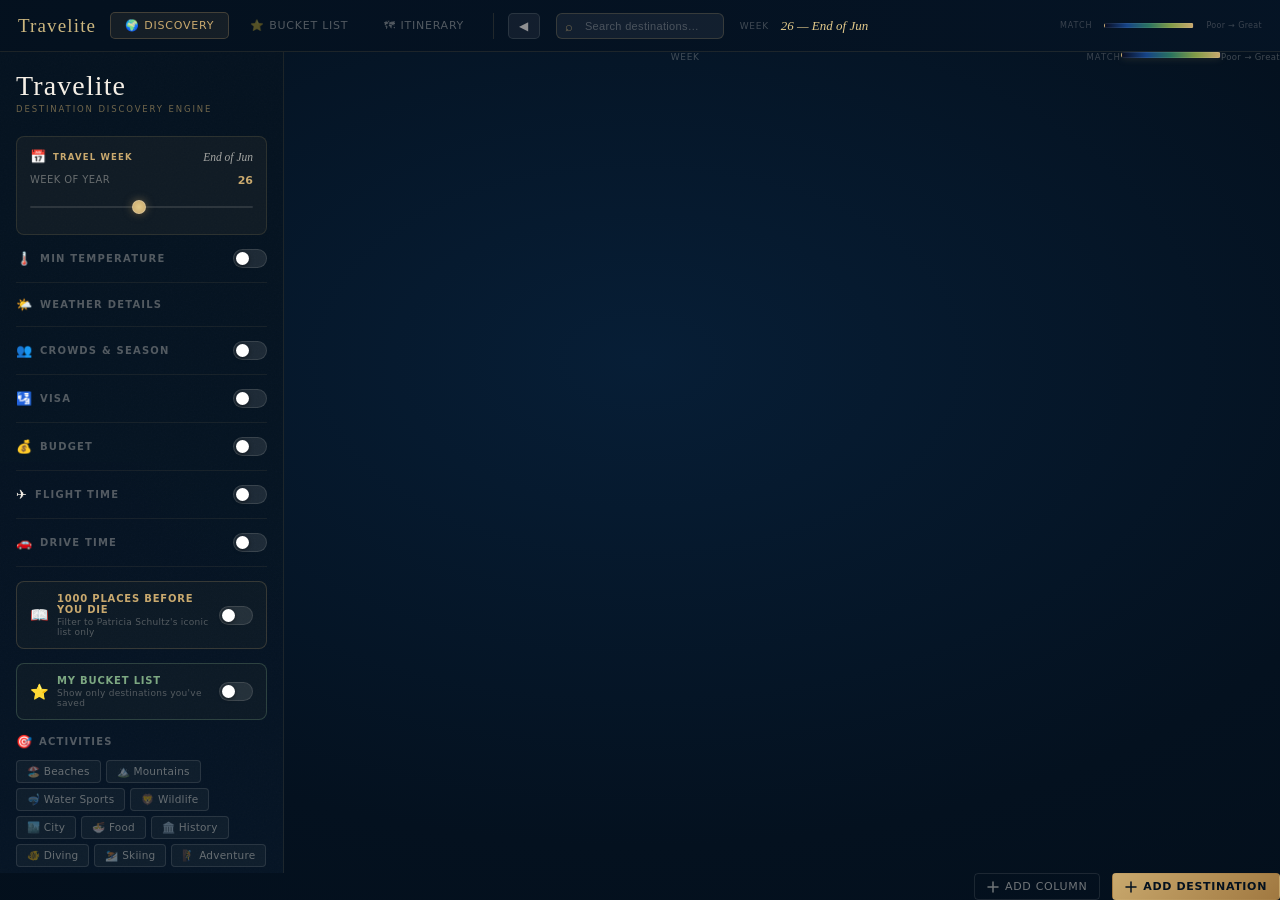
==== commit dd815ad8: "Rename travelite app combinedv2.html to index.html" ====
--- a/index.html
+++ b/index.html
@@ -925,18 +925,20 @@
 }
 
 /* ── VIEW PANELS ──────────────────────────────────────────────────────────────── */
-#tab-body   { flex: 1; overflow: hidden; display: flex; flex-direction: column; }
-.view       { display: none; flex: 1; overflow: hidden; }
+#tab-body   { flex: 1 1 auto; min-height: 0; overflow: hidden; display: flex; flex-direction: column; }
+.view       { display: none; flex: 1 1 auto; min-height: 0; min-width: 0; overflow: hidden; }
 .view.on    { display: flex; }
-#v-discovery { flex-direction: row; }
+#v-discovery  { flex-direction: row; }
 #v-bucketlist { flex-direction: column; }
 #v-itinerary  { flex-direction: column; }
 
-/* Discovery: inner layout is already flex row (sidebar + map-area).
-   We make the wrapper pass-through. */
-#v-discovery > #sidebar,
-#v-discovery > #map-area { display: flex; }
-#v-discovery > #map-area { flex: 1; flex-direction: column; }
+/* Discovery: sidebar (fixed) + map-area (fills remaining space, full height). */
+#v-discovery > #sidebar  { flex: 0 0 284px; height: 100%; min-height: 0; overflow-y: auto; }
+#v-discovery > #map-area { flex: 1 1 auto; min-width: 0; min-height: 0; height: 100%;
+                           display: flex; flex-direction: column; }
+#v-discovery > #map-area > #map-wrap { flex: 1 1 auto; min-height: 0; }
+/* Map fills its container edge-to-edge — no letterboxed black strip. */
+#v-discovery #worldmap { width: 100%; height: 100%; display: block; }
 
 /* Discovery topbar (inside old layout) — hidden, replaced by global one */
 #topbar { display: none !important; }
@@ -1294,6 +1296,19 @@
     </div>
   </div>
 
+  <!-- BUCKET LIST FILTER -->
+  <div class="kplaces-box" style="border-color:rgba(125,168,130,.28)">
+    <div style="display:flex;align-items:center;gap:8px">
+      <span style="font-size:15px">⭐</span>
+      <div style="flex:1">
+        <div style="font-size:10px;font-weight:600;color:var(--sage);letter-spacing:.08em;text-transform:uppercase">My Bucket List</div>
+        <div style="font-size:9px;color:rgba(245,239,230,.30);margin-top:2px;letter-spacing:.03em">Show only destinations you've saved</div>
+      </div>
+      <div class="sw" id="sw-bucket" onclick="toggleBucketFilter()"></div>
+    </div>
+    <div id="bucket-note" style="display:none;margin-top:8px;font-size:10px;color:rgba(125,168,130,.75);line-height:1.6;letter-spacing:.03em"></div>
+  </div>
+
   <!-- ACTIVITIES -->
   <div style="padding-bottom:8px">
     <div style="display:flex;align-items:center;gap:7px;margin-bottom:11px">
@@ -1339,7 +1354,7 @@
 
   <!-- MAP WRAP -->
   <div id="map-wrap">
-    <svg id="worldmap" viewBox="0 0 960 500">
+    <svg id="worldmap" viewBox="0 0 960 500" preserveAspectRatio="none">
       <!-- Ocean background — fixed, not part of pan group -->
       <rect id="ocean-bg" x="0" y="0" width="960" height="500" fill="#060d1a"/>
       <!-- Pan/zoom group — everything inside scales together -->
@@ -2776,6 +2791,7 @@
   flightEnabled:false,maxHours:10,directOnly:false,userLat:null,userLng:null,originCode:null,originTier:'REGIONAL',
   driveEnabled:false,maxDriveHours:6,
   thousandPlaces:false,
+  bucketOnly:false,
   activities:{beaches:false,mountains:false,watersports:false,wildlife:false,city:false,food:false,history:false,diving:false,skiing:false,adventure:false},
 };
 
@@ -2943,6 +2959,8 @@
 function scoreD(d){
   // Hard filter: 1000 Places mode — exclude anything not on the list
   if(F.thousandPlaces && !THOUSAND_PLACES.has(d.id)) return 0;
+  // Hard filter: Bucket List mode — show only saved destinations
+  if(F.bucketOnly && (typeof BL_SAVED==='undefined' || !BL_SAVED.has(d.id))) return 0;
   const m=w2m(F.week);
   let s=1,active=0;
 
@@ -3072,7 +3090,7 @@
   [-120,-60,0,60,120].forEach(lng=>{const x=px(lng);g.appendChild(mk('line',{x1:x,y1:0,x2:x,y2:VH,stroke:'rgba(255,255,255,0.04)','stroke-width':'0.5','stroke-dasharray':'3,8'}));});
 }
 function renderCountries(){
-  const g=document.getElementById('gc');g.innerHTML='';
+  const g=document.getElementById('gc');if(!g)return;g.innerHTML='';
   COUNTRY_PATHS.forEach(([name,pathStr])=>{
     // Score by nearest destinations to country centroid
     const nums=pathStr.match(/[ML](-?[\d.]+),(-?[\d.]+)/g)||[];
@@ -3146,7 +3164,7 @@
   }).join('');
 }
 function updateBadge(){
-  const cnt=[F.tempEnabled,F.rainEnabled,F.windEnabled,F.sunEnabled,F.crowdEnabled,F.avoidUSHol,F.avoidLocalHol,F.visaFreeOnly,F.costEnabled,F.flightEnabled,F.thousandPlaces,Object.values(F.activities).some(Boolean)].filter(Boolean).length;
+  const cnt=[F.tempEnabled,F.rainEnabled,F.windEnabled,F.sunEnabled,F.crowdEnabled,F.avoidUSHol,F.avoidLocalHol,F.visaFreeOnly,F.costEnabled,F.flightEnabled,F.thousandPlaces,F.bucketOnly,Object.values(F.activities).some(Boolean)].filter(Boolean).length;
   const el=document.getElementById('fbadge');el.style.display=cnt?'flex':'none';
   document.getElementById('fbtxt').textContent=`${cnt} filter${cnt>1?'s':''} active`;
 }
@@ -3305,8 +3323,24 @@
   document.getElementById('body-1000').style.display=F.thousandPlaces?'block':'none';
   updateBadge();redraw();
 }
+
+function toggleBucketFilter(){
+  F.bucketOnly=!F.bucketOnly;
+  const sw=document.getElementById('sw-bucket');
+  sw.classList.toggle('on',F.bucketOnly);
+  sw.style.background=F.bucketOnly?'#7da882':'';
+  const cnt=(typeof BL_SAVED!=='undefined')?BL_SAVED.size:0;
+  const note=document.getElementById('bucket-note');
+  if(note){
+    note.style.display=F.bucketOnly?'block':'none';
+    note.innerHTML=cnt>0
+      ? '✦ Showing only your '+cnt+' saved destination'+(cnt!==1?'s':'')+'.'
+      : '✦ No saved destinations yet — add some from any destination card.';
+  }
+  updateBadge();redraw();
+}
 function clearAll(){
-  F.tempEnabled=F.rainEnabled=F.windEnabled=F.sunEnabled=F.crowdEnabled=F.avoidUSHol=F.avoidLocalHol=F.visaFreeOnly=F.costEnabled=F.flightEnabled=F.thousandPlaces=false;
+  F.tempEnabled=F.rainEnabled=F.windEnabled=F.sunEnabled=F.crowdEnabled=F.avoidUSHol=F.avoidLocalHol=F.visaFreeOnly=F.costEnabled=F.flightEnabled=F.thousandPlaces=F.bucketOnly=false;
   F.wantLow=F.wantShoulder=F.wantHigh=false;
   Object.keys(F.activities).forEach(k=>F.activities[k]=false);
   ['sw-temp','sw-rain','sw-wind','sw-sun','sw-crowd','sw-visa','sw-cost','sw-flight','sw-1000'].forEach(id=>setSw(id,false));document.getElementById('sw-1000').style.background='';document.getElementById('body-1000').style.display='none';
@@ -3855,12 +3889,28 @@
 /* ════ GLUE: TAB SWITCHING + CROSS-MODULE LINKING ════════════════════════════ */
 
 // ── TAB SYSTEM ────────────────────────────────────────────────────────────────
+const TABS = ['discovery','bucketlist','itinerary'];
+
+// Public entry point used by every nav button / link. Drives the URL hash;
+// the actual view render happens in applyTab() via the hashchange handler so
+// the browser Back/Forward buttons stay in sync.
 function switchTab(t) {
-  ['discovery','bucketlist','itinerary'].forEach(id => {
-    document.getElementById('gtab-' + id[0]).classList.toggle('on', id === t);
+  if (!TABS.includes(t)) t = 'discovery';
+  if (location.hash.slice(1) === t) { applyTab(t); }   // same page: just (re)render
+  else { location.hash = t; }                          // triggers hashchange -> applyTab
+}
+
+// Renders the chosen module and hides the others.
+function applyTab(t) {
+  if (!TABS.includes(t)) t = 'discovery';
+  TABS.forEach(id => {
     const v = document.getElementById('v-' + id);
-    if (v) { v.classList.toggle('on', id === t); }
+    if (v) v.classList.toggle('on', id === t);
   });
+  document.getElementById('gtab-d').classList.toggle('on', t === 'discovery');
+  document.getElementById('gtab-b').classList.toggle('on', t === 'bucketlist');
+  document.getElementById('gtab-i').classList.toggle('on', t === 'itinerary');
+
   const de = document.getElementById('g-disc-extras');
   const be = document.getElementById('g-bl-extras');
   const ie = document.getElementById('g-it-extras');
@@ -3868,14 +3918,20 @@
   if (be) be.style.display = t === 'bucketlist' ? 'flex' : 'none';
   if (ie) ie.style.display = t === 'itinerary'  ? 'flex' : 'none';
 
-  // Fix tab IDs: gtab-d, gtab-b, gtab-i
-  document.getElementById('gtab-d').classList.toggle('on', t === 'discovery');
-  document.getElementById('gtab-b').classList.toggle('on', t === 'bucketlist');
-  document.getElementById('gtab-i').classList.toggle('on', t === 'itinerary');
+  document.title = t === 'discovery'  ? 'Travelite — Discovery'
+                 : t === 'bucketlist' ? 'Travelite — Bucket List'
+                 : 'Travelite — Itinerary';
 
   if (t === 'discovery' && typeof redraw === 'function') setTimeout(redraw, 40);
   if (t === 'bucketlist' && typeof render === 'function') { render(); refreshBLCount(); }
 }
+
+// Browser Back/Forward + manual hash edits route here.
+function routeFromHash() {
+  const t = location.hash.slice(1);
+  applyTab(TABS.includes(t) ? t : 'discovery');
+}
+window.addEventListener('hashchange', routeFromHash);
 
 function refreshBLCount() {
   const el = document.getElementById('g-bl-count');
@@ -3932,6 +3988,12 @@
   }
   refreshBLCount();
   if (typeof render === 'function') render();
+  // If the discovery Bucket List filter is on, refresh map + note count.
+  if (F.bucketOnly) {
+    const note=document.getElementById('bucket-note');
+    if(note){const c=BL_SAVED.size;note.innerHTML=c>0?('\u2726 Showing only your '+c+' saved destination'+(c!==1?'s':'')+'.'):'\u2726 No saved destinations yet \u2014 add some from any destination card.';}
+    if (typeof redraw === 'function') redraw();
+  }
 }
 
 function gotoItinerary() {
@@ -3978,8 +4040,13 @@
 // Initialise on load
 document.addEventListener('DOMContentLoaded', () => {
   refreshBLCount();
-  // Ensure discovery is default active
-  switchTab('discovery');
+  // Route from the URL hash so Discovery/Bucket List/Itinerary are bookmarkable
+  // and the browser Back/Forward buttons work. Defaults to Discovery.
+  if (!TABS.includes(location.hash.slice(1))) {
+    // set without adding an extra history entry on first load
+    history.replaceState(null, '', '#discovery');
+  }
+  routeFromHash();
 });
 
 </script>
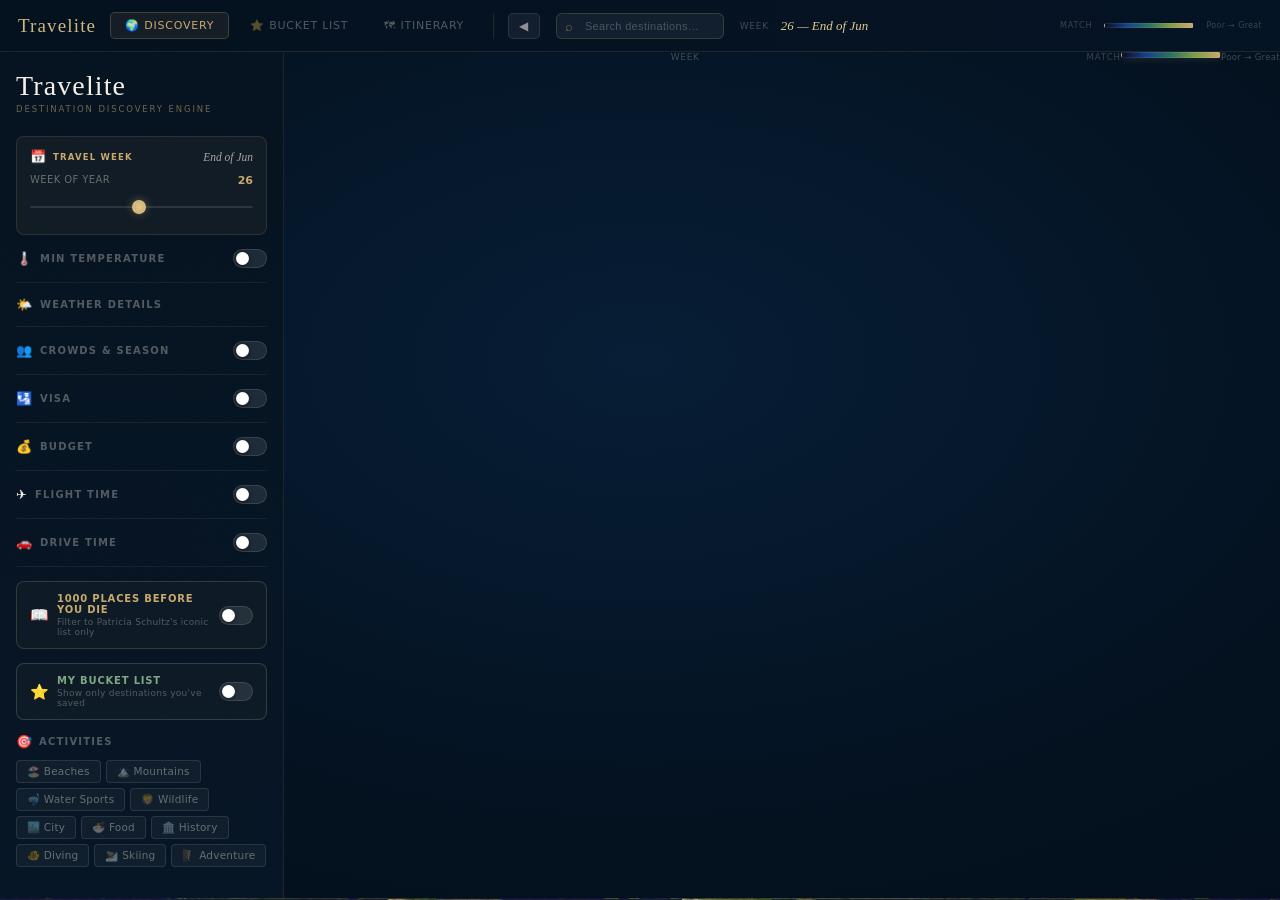
==== commit fbf1d1cc: "Rename travelite app combinedv3.html to index.html" ====
--- a/index.html
+++ b/index.html
@@ -1447,12 +1447,10 @@
     <div class="nav-tab active">Bucket List</div>
     <div class="nav-tab">Community</div>
     <div class="nav-tab">Bookings</div>
-  </div>
   <div class="tbr">
     <button class="tbb" onclick="openAC()"><svg width="12" height="12" viewBox="0 0 12 12" fill="none"><path d="M6 1v10M1 6h10" stroke="currentColor" stroke-width="1.5" stroke-linecap="round"/></svg> Add Column</button>
     <button class="tbb pri"><svg width="12" height="12" viewBox="0 0 12 12" fill="none"><path d="M6 1v10M1 6h10" stroke="currentColor" stroke-width="1.5" stroke-linecap="round"/></svg> Add Destination</button>
   </div>
-</div>
 <div id="main">
   <div id="lp">
     <div class="lph">
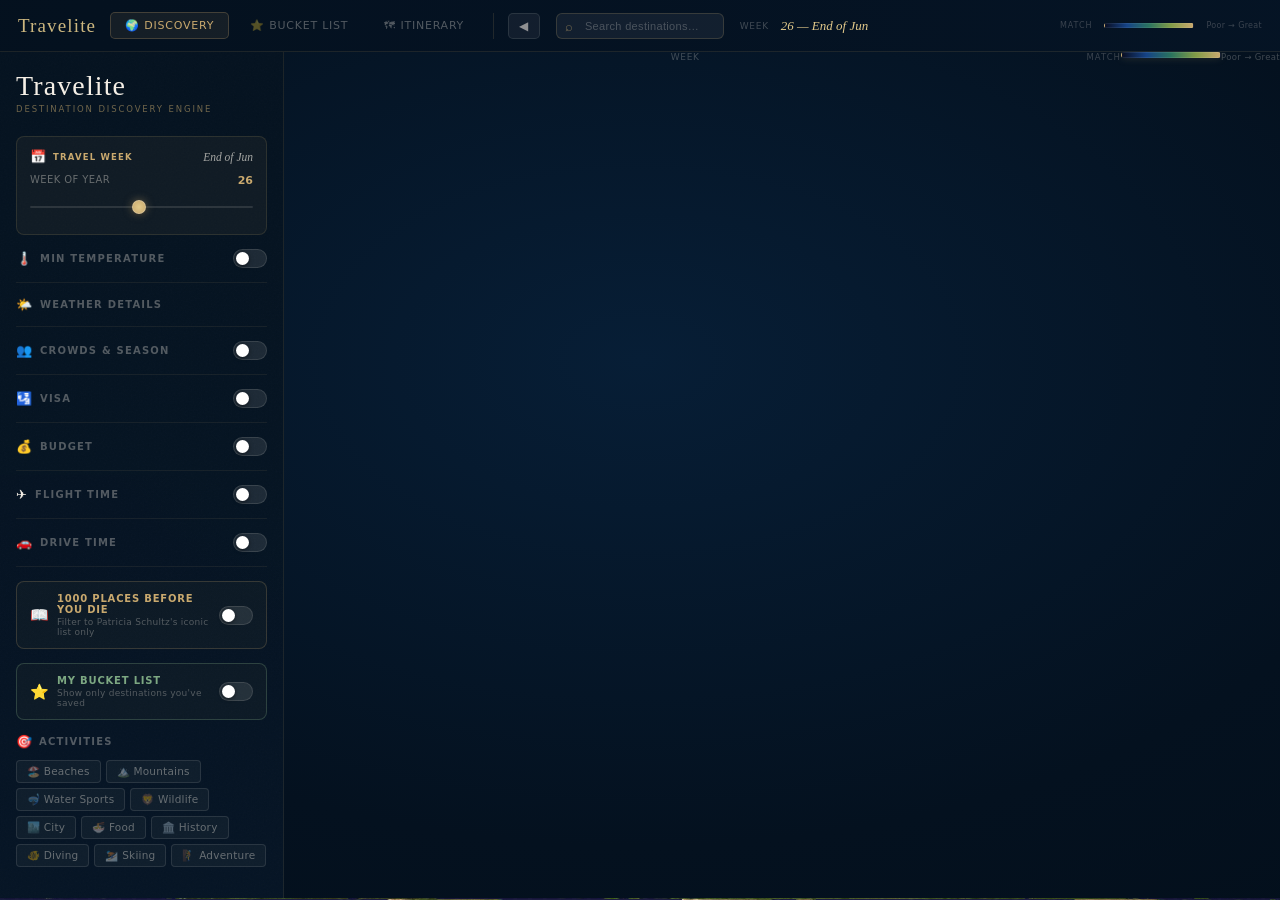
==== commit edb7d992: "Add files via upload" ====
--- a/index.html
+++ b/index.html
@@ -4,1003 +4,23 @@
 <meta charset="UTF-8"/>
 <meta name="viewport" content="width=device-width,initial-scale=1"/>
 <meta http-equiv="Content-Security-Policy" content="default-src 'self' 'unsafe-inline' 'unsafe-eval' https: data:; img-src * data:; connect-src *">
-<title>Travelite</title>
-<meta name="description" content="Travelite — Destination Discovery, Bucket List &amp; Itinerary Planner"/>
+<title>Travelite — Discovery</title>
+<meta name="description" content="Travelite — Destination Discovery Engine"/>
 <link rel="preconnect" href="https://fonts.googleapis.com"/>
 <link rel="preconnect" href="https://fonts.gstatic.com" crossorigin/>
 <link href="https://fonts.googleapis.com/css2?family=Cormorant+Garamond:ital,wght@0,300;0,400;0,500;0,600;0,700;1,300;1,400;1,500&family=DM+Sans:ital,opsz,wght@0,9..40,300;0,9..40,400;0,9..40,500;0,9..40,600;0,9..40,700;1,9..40,400&display=swap" rel="stylesheet"/>
-<style>
-/* ════ APP CSS (Discovery engine) ════════════════════════════════════════════ */
-
-/* ── DESIGN TOKENS ─────────────────────────────────────────────────────────── */
-:root {
-  --navy:        #04111f;
-  --navy-mid:    #071828;
-  --navy-light:  #0c2236;
-  --navy-glass:  rgba(4,17,31,.82);
-  --gold:        #c9a96e;
-  --gold-light:  #e2c98a;
-  --gold-dim:    rgba(201,169,110,.18);
-  --gold-faint:  rgba(201,169,110,.08);
-  --ivory:       #f5efe6;
-  --ivory-dim:   rgba(245,239,230,.65);
-  --ivory-faint: rgba(245,239,230,.28);
-  --ivory-ghost: rgba(245,239,230,.10);
-  --sage:        #7da882;
-  --sage-dim:    rgba(125,168,130,.22);
-  --blue-accent: #6facd4;
-  --font-display: 'Cormorant Garamond', Georgia, serif;
-  --font-ui:      'DM Sans', system-ui, sans-serif;
-  --transition:   all 0.22s cubic-bezier(.4,0,.2,1);
-}
-
-/* ── RESET & BASE ───────────────────────────────────────────────────────────── */
-*, *::before, *::after { box-sizing: border-box; margin: 0; padding: 0; }
-
-body {
-  display: flex;
-  height: 100vh;
-  background: var(--navy);
-  font-family: var(--font-ui);
-  color: var(--ivory);
-  overflow: hidden;
-  /* Cinematic radial spotlight */
-  background: radial-gradient(ellipse 140% 120% at 50% 40%, #071e36 0%, #04111f 45%, #020c16 100%);
-}
-
-/* ── SCROLLBAR ─────────────────────────────────────────────────────────────── */
-::-webkit-scrollbar { width: 2px; }
-::-webkit-scrollbar-track { background: transparent; }
-::-webkit-scrollbar-thumb { background: rgba(201,169,110,.18); border-radius: 2px; }
-
-/* ── SIDEBAR ───────────────────────────────────────────────────────────────── */
-#sidebar {
-  width: 284px;
-  min-width: 284px;
-  background: linear-gradient(180deg, rgba(4,17,31,.97) 0%, rgba(5,20,36,.98) 100%);
-  border-right: 1px solid rgba(201,169,110,.12);
-  overflow-y: auto;
-  padding: 20px 16px 20px;
-  display: flex;
-  flex-direction: column;
-  z-index: 10;
-  position: relative;
-}
-
-/* Frosted grain texture on sidebar */
-#sidebar::before {
-  content: '';
-  position: absolute;
-  inset: 0;
-  background-image: url("data:image/svg+xml,%3Csvg viewBox='0 0 200 200' xmlns='http://www.w3.org/2000/svg'%3E%3Cfilter id='noise'%3E%3CfeTurbulence type='fractalNoise' baseFrequency='0.85' numOctaves='4' stitchTiles='stitch'/%3E%3CfeColorMatrix type='saturate' values='0'/%3E%3C/filter%3E%3Crect width='100%25' height='100%25' filter='url(%23noise)' opacity='0.035'/%3E%3C/svg%3E");
-  pointer-events: none;
-  z-index: 0;
-  opacity: 0.6;
-}
-#sidebar > * { position: relative; z-index: 1; }
-
-/* ── MAP AREA ──────────────────────────────────────────────────────────────── */
-#map-area {
-  flex: 1;
-  display: flex;
-  flex-direction: column;
-  position: relative;
-  overflow: hidden;
-}
-
-/* ── TOPBAR ────────────────────────────────────────────────────────────────── */
-#topbar {
-  height: 52px;
-  background: linear-gradient(90deg, rgba(4,17,31,.98) 0%, rgba(5,20,36,.96) 100%);
-  border-bottom: 1px solid rgba(201,169,110,.10);
-  display: flex;
-  align-items: center;
-  padding: 0 20px;
-  gap: 16px;
-  flex-shrink: 0;
-  z-index: 5;
-  backdrop-filter: blur(12px);
-}
-
-/* ── MAP WRAP ──────────────────────────────────────────────────────────────── */
-#map-wrap {
-  flex: 1;
-  position: relative;
-  overflow: hidden;
-  cursor: url("data:image/svg+xml,%3Csvg xmlns='http://www.w3.org/2000/svg' width='24' height='24' viewBox='0 0 24 24'%3E%3Ccircle cx='12' cy='12' r='2' fill='%23c9a96e'/%3E%3Cline x1='12' y1='2' x2='12' y2='7' stroke='%23c9a96e' stroke-width='1.5'/%3E%3Cline x1='12' y1='17' x2='12' y2='22' stroke='%23c9a96e' stroke-width='1.5'/%3E%3Cline x1='2' y1='12' x2='7' y2='12' stroke='%23c9a96e' stroke-width='1.5'/%3E%3Cline x1='17' y1='12' x2='22' y2='12' stroke='%23c9a96e' stroke-width='1.5'/%3E%3C/svg%3E") 12 12, crosshair;
-}
-
-/* Map vignette overlay */
-#map-wrap::after {
-  content: '';
-  position: absolute;
-  inset: 0;
-  background: radial-gradient(ellipse 90% 85% at 50% 50%, transparent 55%, rgba(4,17,31,.55) 100%);
-  pointer-events: none;
-  z-index: 2;
-}
-
-svg#worldmap {
-  width: 100%;
-  height: 100%;
-  display: block;
-  background: #060d1a;
-}
-#gc path { transition: fill .35s, opacity .35s; }
-#mapbg path { fill: #182d42; }
-#mapbg path.borders { fill: none; stroke: rgba(100,150,190,0.3); stroke-width: 0.5px; }
-
-/* ── SECTION COMPONENTS ────────────────────────────────────────────────────── */
-.sec {
-  border-bottom: 1px solid rgba(201,169,110,.09);
-  padding-bottom: 14px;
-  margin-bottom: 14px;
-}
-.sec-hdr {
-  display: flex;
-  align-items: center;
-  gap: 8px;
-  cursor: pointer;
-  user-select: none;
-}
-.sec-hdr:hover .sec-label { color: var(--ivory-dim); }
-.sec-label {
-  font-size: 10px;
-  font-weight: 600;
-  color: rgba(245,239,230,.32);
-  letter-spacing: .12em;
-  text-transform: uppercase;
-  font-family: var(--font-ui);
-  transition: color .18s;
-}
-.sec-body { margin-top: 10px; display: none; }
-.sec-body.open { display: block; }
-
-/* ── TOGGLE SWITCH ─────────────────────────────────────────────────────────── */
-.sw {
-  width: 34px;
-  height: 19px;
-  border-radius: 10px;
-  background: rgba(245,239,230,.10);
-  border: 1px solid rgba(245,239,230,.12);
-  position: relative;
-  transition: background .22s, border-color .22s;
-  cursor: pointer;
-  flex-shrink: 0;
-  margin-left: auto;
-}
-.sw.on {
-  background: linear-gradient(90deg, #a07840, #c9a96e);
-  border-color: #c9a96e;
-}
-.sw::after {
-  content: '';
-  width: 13px;
-  height: 13px;
-  border-radius: 50%;
-  background: #fff;
-  position: absolute;
-  top: 2px;
-  left: 2px;
-  transition: left .22s cubic-bezier(.4,0,.2,1);
-  box-shadow: 0 1px 4px rgba(0,0,0,.5);
-}
-.sw.on::after { left: 17px; }
-
-/* ── PILLS ─────────────────────────────────────────────────────────────────── */
-.pill {
-  display: inline-flex;
-  align-items: center;
-  gap: 5px;
-  border-radius: 4px;
-  padding: 4px 10px;
-  font-size: 10.5px;
-  font-family: var(--font-ui);
-  border: 1px solid rgba(245,239,230,.11);
-  background: rgba(245,239,230,.04);
-  color: rgba(245,239,230,.38);
-  transition: var(--transition);
-  cursor: pointer;
-  white-space: nowrap;
-  letter-spacing: .02em;
-  position: relative;
-  overflow: hidden;
-}
-/* Hover shimmer */
-.pill::before {
-  content: '';
-  position: absolute;
-  top: 0; left: -100%;
-  width: 60%;
-  height: 100%;
-  background: linear-gradient(90deg, transparent, rgba(201,169,110,.15), transparent);
-  transition: left .4s;
-}
-.pill:hover::before { left: 150%; }
-.pill:hover {
-  border-color: rgba(201,169,110,.3);
-  color: rgba(245,239,230,.6);
-  background: rgba(201,169,110,.07);
-}
-.pill.on {
-  background: var(--gold-dim);
-  border-color: var(--gold);
-  color: var(--gold-light);
-}
-.pill.on .pd { background: var(--gold); }
-.pill.sm { padding: 3px 8px; font-size: 10px; }
-.pd {
-  width: 5px;
-  height: 5px;
-  border-radius: 50%;
-  background: rgba(245,239,230,.18);
-  flex-shrink: 0;
-}
-
-/* ── SLIDER ────────────────────────────────────────────────────────────────── */
-input[type=range] {
-  -webkit-appearance: none;
-  width: 100%;
-  height: 2px;
-  border-radius: 1px;
-  background: rgba(245,239,230,.12);
-  outline: none;
-  cursor: pointer;
-}
-input[type=range]::-webkit-slider-thumb {
-  -webkit-appearance: none;
-  width: 14px;
-  height: 14px;
-  border-radius: 50%;
-  background: radial-gradient(circle, #e2c98a 0%, #c9a96e 100%);
-  box-shadow: 0 0 8px rgba(201,169,110,.5), 0 2px 4px rgba(0,0,0,.4);
-  border: 1.5px solid rgba(255,255,255,.2);
-  transition: box-shadow .18s;
-}
-input[type=range]::-webkit-slider-thumb:hover {
-  box-shadow: 0 0 14px rgba(201,169,110,.7), 0 2px 6px rgba(0,0,0,.5);
-}
-
-/* ── TEXT INPUT ────────────────────────────────────────────────────────────── */
-input[type=text] {
-  background: transparent;
-  border: none;
-  border-bottom: 1px solid rgba(245,239,230,.18);
-  border-radius: 0;
-  color: var(--ivory);
-  padding: 7px 0;
-  font-size: 12px;
-  font-family: var(--font-ui);
-  outline: none;
-  width: 100%;
-  transition: border-color .18s;
-  letter-spacing: .02em;
-}
-input[type=text]:focus { border-bottom-color: var(--gold); }
-input[type=text]::placeholder { color: rgba(245,239,230,.25); }
-
-button { cursor: pointer; font-family: var(--font-ui); }
-
-/* ── SLIDER ROW ────────────────────────────────────────────────────────────── */
-.sr { margin-bottom: 10px; }
-.sr label {
-  display: flex;
-  justify-content: space-between;
-  font-size: 10px;
-  color: rgba(245,239,230,.38);
-  margin-bottom: 6px;
-  letter-spacing: .04em;
-  text-transform: uppercase;
-}
-.sr label span {
-  color: var(--gold);
-  font-weight: 600;
-  font-size: 11px;
-  text-transform: none;
-  letter-spacing: 0;
-}
-.sub {
-  font-size: 10px;
-  color: rgba(245,239,230,.28);
-  margin-bottom: 7px;
-  letter-spacing: .04em;
-  text-transform: uppercase;
-}
-
-/* ── TOOLTIP ───────────────────────────────────────────────────────────────── */
-#tooltip {
-  position: absolute;
-  background: linear-gradient(135deg, rgba(4,17,31,.97) 0%, rgba(7,24,44,.97) 100%);
-  border: 1px solid rgba(201,169,110,.28);
-  border-radius: 8px;
-  padding: 12px 16px;
-  width: 220px;
-  pointer-events: none;
-  z-index: 50;
-  display: none;
-  box-shadow: 0 12px 40px rgba(0,0,0,.6), inset 0 1px 0 rgba(201,169,110,.1);
-  backdrop-filter: blur(16px);
-}
-
-/* ── DESTINATION CARD ──────────────────────────────────────────────────────── */
-#destcard {
-  position: absolute;
-  bottom: 20px;
-  left: 50%;
-  transform: translateX(-50%);
-  background: linear-gradient(135deg, rgba(4,17,31,.97) 0%, rgba(6,22,40,.97) 100%);
-  border: 1px solid rgba(201,169,110,.22);
-  border-radius: 12px;
-  padding: 22px 28px 18px;
-  max-width: 580px;
-  width: calc(100% - 32px);
-  backdrop-filter: blur(28px);
-  box-shadow: 0 28px 70px rgba(0,0,0,.75), 0 0 0 1px rgba(201,169,110,.06) inset;
-  z-index: 40;
-  display: none;
-}
-#destcard::before {
-  content: '';
-  position: absolute;
-  top: 0; left: 10%; right: 10%;
-  height: 1px;
-  background: linear-gradient(90deg, transparent, rgba(201,169,110,.4), transparent);
-}
-
-/* ── TOP MATCHES ───────────────────────────────────────────────────────────── */
-#topmatches {
-  position: absolute;
-  top: 14px;
-  right: 14px;
-  background: linear-gradient(160deg, rgba(4,17,31,.95) 0%, rgba(6,22,40,.95) 100%);
-  border: 1px solid rgba(201,169,110,.14);
-  border-radius: 10px;
-  padding: 14px 13px 10px;
-  width: 196px;
-  z-index: 30;
-  box-shadow: 0 12px 40px rgba(0,0,0,.5);
-  backdrop-filter: blur(16px);
-  max-height: 380px;
-  display: flex;
-  flex-direction: column;
-}
-#tml {
-  overflow-y: auto;
-  flex: 1;
-}
-#topmatches::before {
-  content: '';
-  position: absolute;
-  top: 0; left: 15%; right: 15%;
-  height: 1px;
-  background: linear-gradient(90deg, transparent, rgba(201,169,110,.35), transparent);
-}
-
-.tm {
-  display: flex;
-  align-items: center;
-  gap: 7px;
-  padding: 5px 0;
-  border-bottom: 1px solid rgba(245,239,230,.05);
-  cursor: pointer;
-  transition: opacity .15s;
-  animation: tmFade .35s ease both;
-}
-.tm:hover { opacity: .85; }
-.tm:last-child { border-bottom: none; }
-
-@keyframes tmFade {
-  from { opacity: 0; transform: translateY(4px); }
-  to   { opacity: 1; transform: translateY(0); }
-}
-
-/* ── AIRPORT DROPDOWN ──────────────────────────────────────────────────────── */
-#apdrop {
-  position: absolute;
-  top: 100%;
-  left: 0;
-  right: 0;
-  background: linear-gradient(180deg, #071828 0%, #04111f 100%);
-  border: 1px solid rgba(201,169,110,.18);
-  border-radius: 8px;
-  margin-top: 4px;
-  z-index: 100;
-  display: none;
-  max-height: 200px;
-  overflow-y: auto;
-  box-shadow: 0 12px 40px rgba(0,0,0,.6);
-}
-.api {
-  padding: 8px 13px;
-  cursor: pointer;
-  font-size: 11.5px;
-  display: flex;
-  justify-content: space-between;
-  border-bottom: 1px solid rgba(245,239,230,.05);
-  transition: background .15s;
-  letter-spacing: .01em;
-}
-.api:hover { background: var(--gold-faint); }
-.api:last-child { border-bottom: none; }
-
-/* ── STAT GRID ─────────────────────────────────────────────────────────────── */
-.stg { display: grid; gap: 8px; margin-bottom: 14px; }
-.st {
-  background: rgba(245,239,230,.04);
-  border: 1px solid rgba(245,239,230,.07);
-  border-radius: 7px;
-  padding: 10px 8px;
-  text-align: center;
-  transition: background .2s;
-}
-.st:hover { background: rgba(201,169,110,.06); }
-.st .ic { font-size: 13px; margin-bottom: 4px; }
-.st .vl { font-size: 12px; font-weight: 600; color: var(--ivory); letter-spacing: .01em; }
-.st .lb {
-  font-size: 8px;
-  color: rgba(245,239,230,.3);
-  letter-spacing: .08em;
-  text-transform: uppercase;
-  margin-top: 2px;
-}
-
-/* ── DISPLAY FONT LOGO ─────────────────────────────────────────────────────── */
-.logo { font-family: var(--font-display); font-weight: 600; }
-
-/* ── WEEK BOX ──────────────────────────────────────────────────────────────── */
-.week-box {
-  background: rgba(201,169,110,.06);
-  border: 1px solid rgba(201,169,110,.15);
-  border-radius: 8px;
-  padding: 12px 13px;
-  margin-bottom: 14px;
-}
-
-/* ── FILTER BADGE ──────────────────────────────────────────────────────────── */
-#fbadge {
-  display: none;
-  margin-bottom: 14px;
-  background: rgba(201,169,110,.06);
-  border: 1px solid rgba(201,169,110,.20);
-  border-radius: 7px;
-  padding: 7px 12px;
-  align-items: center;
-  justify-content: space-between;
-}
-
-/* ── TOPBAR SIDEBAR TOGGLE ─────────────────────────────────────────────────── */
-#sb-toggle {
-  background: rgba(245,239,230,.06);
-  border: 1px solid rgba(245,239,230,.10);
-  border-radius: 5px;
-  color: rgba(245,239,230,.55);
-  padding: 5px 10px;
-  font-size: 12px;
-  transition: var(--transition);
-  letter-spacing: .05em;
-}
-#sb-toggle:hover {
-  background: var(--gold-dim);
-  border-color: rgba(201,169,110,.35);
-  color: var(--gold-light);
-}
-
-/* ── WEATHER SUB-BOX ───────────────────────────────────────────────────────── */
-.wx-box {
-  background: rgba(245,239,230,.025);
-  border-radius: 7px;
-  padding: 10px;
-  margin-bottom: 7px;
-  border: 1px solid transparent;
-  transition: border-color .2s;
-}
-
-/* ── SCORE BAR (animated fill on card render) ─────────────────────────────── */
-@keyframes scoreFill {
-  from { width: 0; opacity: 0; }
-  to   { opacity: 1; }
-}
-.score-bar-inner {
-  animation: scoreFill .6s cubic-bezier(.4,0,.2,1) both;
-}
-
-/* ── GOLD DIVIDER ──────────────────────────────────────────────────────────── */
-.gold-rule {
-  height: 1px;
-  background: linear-gradient(90deg, transparent, rgba(201,169,110,.4), transparent);
-  margin: 10px 0 12px;
-}
-
-/* ── CLOSE BTN ─────────────────────────────────────────────────────────────── */
-.close-btn {
-  background: rgba(245,239,230,.06);
-  border: 1px solid rgba(245,239,230,.10);
-  border-radius: 5px;
-  color: rgba(245,239,230,.38);
-  padding: 4px 10px;
-  font-size: 11px;
-  transition: var(--transition);
-}
-.close-btn:hover {
-  background: rgba(201,169,110,.12);
-  border-color: rgba(201,169,110,.3);
-  color: var(--gold);
-}
-
-/* ── 1000 PLACES BOX ───────────────────────────────────────────────────────── */
-.kplaces-box {
-  border: 1px solid rgba(201,169,110,.22);
-  background: rgba(201,169,110,.04);
-  border-radius: 8px;
-  padding: 11px 13px;
-  margin-bottom: 14px;
-}
-
-
-/* ════ BUCKET LIST CSS ════════════════════════════════════════════════════════ */
-
-
-:root{
-  --navy:#04111f;--navy-mid:#071828;
-  --gold:#c9a96e;--gold-light:#e2c98a;
-  --gold-dim:rgba(201,169,110,.18);--gold-faint:rgba(201,169,110,.08);
-  --ivory:#f5efe6;--ivory-dim:rgba(245,239,230,.65);
-  --ivory-faint:rgba(245,239,230,.28);--ivory-ghost:rgba(245,239,230,.10);
-  --sage:#7da882;--blue:#6facd4;
-  --fd:'Cormorant Garamond',Georgia,serif;
-  --fu:'DM Sans',system-ui,sans-serif;
-  --tr:all 0.22s cubic-bezier(.4,0,.2,1);
-}
-*,*::before,*::after{box-sizing:border-box;margin:0;padding:0;}
-html,body{height:100%;overflow:hidden;}
-body{display:flex;flex-direction:column;height:100vh;
-  background:radial-gradient(ellipse 140% 120% at 50% 40%,#071e36 0%,#04111f 45%,#020c16 100%);
-  font-family:var(--fu);color:var(--ivory);}
-::-webkit-scrollbar{width:2px;}
-::-webkit-scrollbar-track{background:transparent;}
-::-webkit-scrollbar-thumb{background:rgba(201,169,110,.18);border-radius:2px;}
-
-/* TOPBAR */
-#topbar{height:52px;background:linear-gradient(90deg,rgba(4,17,31,.98),rgba(5,20,36,.96));
-  border-bottom:1px solid rgba(201,169,110,.10);display:flex;align-items:center;
-  padding:0 22px;gap:18px;flex-shrink:0;z-index:20;position:relative;}
-#topbar::after{content:'';position:absolute;bottom:0;left:10%;right:10%;height:1px;
-  background:linear-gradient(90deg,transparent,rgba(201,169,110,.2),transparent);}
-.logo{font-family:var(--fd);font-size:22px;font-weight:500;letter-spacing:.04em;
-  color:var(--gold-light);text-decoration:none;white-space:nowrap;}
-.logo span{color:var(--ivory-faint);font-style:italic;font-weight:300;font-size:18px;}
-.nav-tabs{display:flex;align-items:center;gap:2px;margin-left:8px;}
-.nav-tab{font-size:11px;font-weight:500;letter-spacing:.06em;text-transform:uppercase;
-  color:rgba(245,239,230,.32);padding:6px 14px;border-radius:4px;cursor:pointer;
-  transition:var(--tr);border:1px solid transparent;}
-.nav-tab:hover{color:var(--ivory-dim);background:var(--ivory-ghost);}
-.nav-tab.active{color:var(--gold);border-color:rgba(201,169,110,.22);background:var(--gold-faint);}
-.tbr{margin-left:auto;display:flex;align-items:center;gap:12px;}
-.tbb{display:flex;align-items:center;gap:6px;font-size:11px;font-weight:500;
-  letter-spacing:.06em;text-transform:uppercase;color:rgba(245,239,230,.45);
-  padding:6px 12px;border-radius:4px;border:1px solid rgba(245,239,230,.1);
-  background:transparent;cursor:pointer;transition:var(--tr);font-family:var(--fu);}
-.tbb:hover{color:var(--gold);border-color:rgba(201,169,110,.3);background:var(--gold-faint);}
-.tbb.pri{color:#04111f;background:linear-gradient(135deg,#c9a96e,#a07840);
-  border-color:transparent;font-weight:600;}
-.tbb.pri:hover{background:linear-gradient(135deg,#e2c98a,#c9a96e);}
-
-/* MAIN */
-#main{display:flex;flex:1;overflow:hidden;}
-
-/* LEFT PANEL */
-#lp{width:252px;min-width:252px;
-  background:linear-gradient(180deg,rgba(4,17,31,.97) 0%,rgba(5,20,36,.98) 100%);
-  border-right:1px solid rgba(201,169,110,.12);display:flex;flex-direction:column;
-  overflow-y:auto;overflow-x:hidden;position:relative;z-index:5;}
-#lp::before{content:'';position:absolute;inset:0;pointer-events:none;opacity:.5;
-  background-image:url("data:image/svg+xml,%3Csvg viewBox='0 0 200 200' xmlns='http://www.w3.org/2000/svg'%3E%3Cfilter id='n'%3E%3CfeTurbulence type='fractalNoise' baseFrequency='0.85' numOctaves='4' stitchTiles='stitch'/%3E%3CfeColorMatrix type='saturate' values='0'/%3E%3C/filter%3E%3Crect width='100%25' height='100%25' filter='url(%23n)' opacity='0.035'/%3E%3C/svg%3E");}
-#lp>*{position:relative;z-index:1;}
-.lph{padding:16px 16px 12px;border-bottom:1px solid rgba(201,169,110,.09);}
-.lpt{font-family:var(--fd);font-size:15px;font-weight:500;color:var(--gold-light);
-  letter-spacing:.04em;margin-bottom:2px;}
-.lps{font-size:10px;color:rgba(245,239,230,.28);letter-spacing:.08em;text-transform:uppercase;}
-.srow{display:grid;grid-template-columns:1fr 1fr 1fr;gap:1px;
-  background:rgba(201,169,110,.08);border-bottom:1px solid rgba(201,169,110,.09);}
-.scl{background:rgba(4,17,31,.9);padding:10px 12px;text-align:center;}
-.scn{font-family:var(--fd);font-size:22px;font-weight:300;color:var(--gold-light);line-height:1;}
-.scl2{font-size:9px;color:rgba(245,239,230,.3);letter-spacing:.08em;text-transform:uppercase;margin-top:2px;}
-.lpsec{padding:12px 16px 10px;border-bottom:1px solid rgba(201,169,110,.09);}
-.sl{font-size:10px;font-weight:600;color:rgba(245,239,230,.32);
-  letter-spacing:.12em;text-transform:uppercase;margin-bottom:8px;}
-
-/* Timeline */
-.tli{display:flex;align-items:center;gap:8px;padding:5px 6px;margin:0 -6px;
-  cursor:pointer;transition:var(--tr);border-radius:3px;}
-.tli:hover{background:rgba(245,239,230,.03);}
-.tli.active{background:rgba(201,169,110,.06);}
-.tyd{width:6px;height:6px;border-radius:50%;background:rgba(245,239,230,.12);
-  border:1px solid rgba(245,239,230,.2);flex-shrink:0;transition:var(--tr);}
-.tli.has .tyd,.tli.active .tyd{background:var(--gold);border-color:var(--gold);
-  box-shadow:0 0 6px rgba(201,169,110,.5);}
-.tyl{font-size:11px;color:rgba(245,239,230,.38);flex:1;}
-.tli.has .tyl,.tli.active .tyl{color:var(--ivory-dim);}
-.tyc{font-size:10px;color:rgba(245,239,230,.28);background:rgba(245,239,230,.06);
-  border-radius:10px;padding:1px 7px;}
-.tli.has .tyc,.tli.active .tyc{background:var(--gold-dim);color:var(--gold);}
-
-/* Pill filters */
-.pills{display:flex;flex-wrap:wrap;gap:5px;}
-.fp{font-size:10px;padding:3px 9px;border-radius:3px;
-  border:1px solid rgba(245,239,230,.1);background:rgba(245,239,230,.04);
-  color:rgba(245,239,230,.38);cursor:pointer;transition:var(--tr);
-  letter-spacing:.02em;user-select:none;}
-.fp:hover{border-color:rgba(201,169,110,.3);color:rgba(245,239,230,.6);
-  background:rgba(201,169,110,.07);}
-.fp.on{background:var(--gold-dim);border-color:var(--gold);color:var(--gold-light);}
-
-/* Sort */
-.sr2{display:flex;align-items:center;gap:8px;}
-.sr2 select{flex:1;background:rgba(245,239,230,.04);border:1px solid rgba(245,239,230,.1);
-  color:rgba(245,239,230,.55);font-size:10.5px;font-family:var(--fu);
-  padding:5px 8px;border-radius:3px;outline:none;cursor:pointer;}
-.sr2 select option{background:#071828;}
-.sdir{width:26px;height:26px;border-radius:3px;border:1px solid rgba(245,239,230,.1);
-  background:rgba(245,239,230,.04);display:flex;align-items:center;justify-content:center;
-  cursor:pointer;transition:var(--tr);color:rgba(245,239,230,.4);font-size:13px;user-select:none;}
-.sdir:hover{border-color:rgba(201,169,110,.3);color:var(--gold);}
-
-/* Custom cols */
-.ccli{display:flex;align-items:center;gap:6px;font-size:11px;color:rgba(245,239,230,.45);margin-bottom:5px;}
-.acb{display:flex;align-items:center;gap:6px;font-size:10.5px;color:rgba(245,239,230,.3);
-  cursor:pointer;transition:var(--tr);padding:4px 0;background:none;border:none;font-family:var(--fu);}
-.acb:hover{color:var(--gold);}
-
-/* Calendar strip */
-#cals{padding:10px 16px 14px;border-top:1px solid rgba(201,169,110,.09);}
-.cst{font-size:10px;color:rgba(245,239,230,.28);letter-spacing:.1em;
-  text-transform:uppercase;margin-bottom:8px;}
-.mg{display:grid;grid-template-columns:repeat(6,1fr);gap:3px;}
-.mc{aspect-ratio:1;border-radius:3px;border:1px solid rgba(245,239,230,.07);
-  background:rgba(245,239,230,.03);display:flex;align-items:center;justify-content:center;
-  font-size:8.5px;color:rgba(245,239,230,.25);cursor:pointer;transition:var(--tr);
-  letter-spacing:.02em;text-transform:uppercase;}
-.mc:hover{border-color:rgba(201,169,110,.3);color:var(--ivory-dim);}
-.mc.has{background:var(--gold-dim);border-color:rgba(201,169,110,.35);color:var(--gold);}
-.mc.sch{background:rgba(125,168,130,.18);border-color:rgba(125,168,130,.4);color:var(--sage);}
-
-/* CONTENT */
-#content{flex:1;display:flex;flex-direction:column;overflow:hidden;}
-
-/* SHARED GRID — header + every data row use identical column template */
-.grow{
-  display:grid;
-  grid-template-columns: 30px minmax(150px,1.6fr) 88px 90px 108px 110px 88px 98px minmax(100px,1fr) 60px;
-  align-items:center;
-  min-width:940px;
-}
-
-/* TABLE HEAD */
-#thead{background:rgba(4,17,31,.7);border-bottom:1px solid rgba(201,169,110,.12);
-  flex-shrink:0;padding:0 16px;overflow-x:auto;backdrop-filter:blur(10px);}
-.thr{height:36px;}
-.thc{font-size:9.5px;font-weight:600;letter-spacing:.1em;text-transform:uppercase;
-  color:rgba(245,239,230,.28);padding:0 5px;cursor:pointer;user-select:none;
-  display:flex;align-items:center;gap:4px;transition:color .15s;white-space:nowrap;}
-.thc:hover{color:rgba(245,239,230,.5);}
-.thc.on{color:var(--gold);}
-.thc.ns{cursor:default;}.thc.ns:hover{color:rgba(245,239,230,.28);}
-
-/* TABLE BODY */
-#tbody{flex:1;overflow-y:auto;overflow-x:auto;padding:6px 16px 24px;}
-
-/* DEST ROW */
-.dr{min-height:46px;border-bottom:1px solid rgba(245,239,230,.05);cursor:pointer;
-  transition:background .15s;border-radius:4px;min-width:940px;}
-.dr:hover{background:rgba(201,169,110,.04);}
-.dr.schr{background:rgba(125,168,130,.035);border-left:2px solid rgba(125,168,130,.4);}
-.dr.schr:hover{background:rgba(125,168,130,.07);}
-.dr.t10r{border-left:2px solid rgba(201,169,110,.4);}
-.crank{padding:0 3px;display:flex;align-items:center;justify-content:center;}
-.rb{width:22px;height:22px;border-radius:50%;display:flex;align-items:center;
-  justify-content:center;font-size:9px;font-weight:700;}
-.rt10{background:rgba(201,169,110,.18);color:var(--gold);border:1px solid rgba(201,169,110,.35);}
-.rt20{background:rgba(111,172,212,.12);color:var(--blue);border:1px solid rgba(111,172,212,.25);}
-.rt50{background:rgba(245,239,230,.07);color:rgba(245,239,230,.4);border:1px solid rgba(245,239,230,.12);}
-.rsd{background:transparent;color:rgba(245,239,230,.2);border:1px solid rgba(245,239,230,.08);}
-.cname{display:flex;align-items:center;gap:9px;padding:0 5px;min-width:0;}
-.fl{width:20px;height:14px;border-radius:2px;flex-shrink:0;display:flex;
-  align-items:center;justify-content:center;font-size:14px;}
-.dn{font-size:13px;font-weight:500;color:var(--ivory-dim);white-space:nowrap;
-  overflow:hidden;text-overflow:ellipsis;transition:color .15s;}
-.dr:hover .dn{color:var(--ivory);}
-.dc{font-size:10px;color:rgba(245,239,230,.28);white-space:nowrap;overflow:hidden;text-overflow:ellipsis;}
-.cell{padding:0 5px;}
-.cellf{display:flex;align-items:center;gap:3px;flex-wrap:wrap;padding:0 5px;}
-.pb{display:inline-flex;align-items:center;font-size:10px;font-weight:600;
-  letter-spacing:.04em;padding:3px 7px;border-radius:3px;white-space:nowrap;}
-.pt10{background:rgba(201,169,110,.14);color:var(--gold);border:1px solid rgba(201,169,110,.28);}
-.pt20{background:rgba(111,172,212,.10);color:var(--blue);border:1px solid rgba(111,172,212,.22);}
-.pt50{background:rgba(245,239,230,.06);color:rgba(245,239,230,.4);border:1px solid rgba(245,239,230,.1);}
-.psd{background:transparent;color:rgba(245,239,230,.2);border:1px solid rgba(245,239,230,.06);}
-.stag{font-size:9px;padding:2px 5px;border-radius:2px;background:rgba(245,239,230,.06);
-  border:1px solid rgba(245,239,230,.09);color:rgba(245,239,230,.38);white-space:nowrap;}
-.stag.spr{background:rgba(125,168,130,.12);border-color:rgba(125,168,130,.25);color:var(--sage);}
-.stag.sum{background:rgba(201,169,110,.1);border-color:rgba(201,169,110,.22);color:var(--gold);}
-.stag.aut{background:rgba(196,106,106,.1);border-color:rgba(196,106,106,.22);color:#e09090;}
-.stag.win{background:rgba(111,172,212,.1);border-color:rgba(111,172,212,.22);color:var(--blue);}
-.csc{display:flex;align-items:center;gap:5px;font-size:11px;color:rgba(245,239,230,.28);
-  padding:0 5px;white-space:nowrap;}
-.csc.set{color:var(--sage);}
-.at{font-size:9px;padding:2px 5px;border-radius:2px;white-space:nowrap;
-  background:rgba(111,172,212,.08);border:1px solid rgba(111,172,212,.15);color:rgba(111,172,212,.7);}
-.tt{font-size:9px;padding:2px 5px;border-radius:2px;white-space:nowrap;
-  background:rgba(125,168,130,.08);border:1px solid rgba(125,168,130,.18);color:var(--sage);}
-/* Budget tags */
-.btag{font-size:10px;letter-spacing:.03em;padding:2px 7px;border-radius:3px;white-space:nowrap;
-  border:1px solid rgba(245,239,230,.1);background:rgba(245,239,230,.04);color:rgba(245,239,230,.4);}
-.b1{background:rgba(125,168,130,.1);border-color:rgba(125,168,130,.25);color:var(--sage);}
-.b2{background:rgba(201,169,110,.09);border-color:rgba(201,169,110,.2);color:var(--gold);}
-.b3{background:rgba(111,172,212,.09);border-color:rgba(111,172,212,.2);color:var(--blue);}
-.b4{background:rgba(196,106,106,.09);border-color:rgba(196,106,106,.2);color:#e09090;}
-.inn{background:transparent;border:none;color:rgba(245,239,230,.28);font-size:11px;
-  font-family:var(--fu);font-style:italic;outline:none;width:100%;min-width:0;}
-.inn::placeholder{color:rgba(245,239,230,.15);}
-.inn:focus{color:rgba(245,239,230,.55);}
-.cact{display:flex;align-items:center;gap:5px;padding:0 5px;opacity:0;transition:opacity .15s;}
-.dr:hover .cact{opacity:1;}
-.ab{width:26px;height:26px;border-radius:4px;border:1px solid rgba(245,239,230,.1);
-  background:rgba(245,239,230,.04);display:flex;align-items:center;justify-content:center;
-  cursor:pointer;transition:var(--tr);color:rgba(245,239,230,.4);font-size:12px;flex-shrink:0;}
-.ab:hover{border-color:rgba(201,169,110,.35);color:var(--gold);background:var(--gold-faint);}
-.ab.pl:hover{border-color:rgba(125,168,130,.4);color:var(--sage);background:rgba(125,168,130,.08);}
-.sdiv{display:flex;align-items:center;gap:10px;padding:10px 5px 6px;margin-bottom:2px;}
-.sdl{font-size:9.5px;font-weight:700;letter-spacing:.12em;text-transform:uppercase;
-  color:rgba(245,239,230,.28);white-space:nowrap;}
-.sdl.sage{color:var(--sage);}
-.sdln{flex:1;height:1px;background:rgba(245,239,230,.06);}
-.sdln.sage{background:rgba(125,168,130,.2);}
-.sdc{font-size:9px;padding:1px 7px;border-radius:10px;
-  background:rgba(245,239,230,.06);color:rgba(245,239,230,.28);}
-.sdc.sage{background:rgba(125,168,130,.12);color:var(--sage);}
-
-/* ITINERARY OVERLAY */
-#ito{position:fixed;inset:0;background:rgba(2,12,22,.88);backdrop-filter:blur(18px);
-  z-index:100;display:none;flex-direction:column;}
-#ito.open{display:flex;}
-#itb{height:52px;background:linear-gradient(90deg,rgba(4,17,31,.99),rgba(6,22,40,.99));
-  border-bottom:1px solid rgba(201,169,110,.12);display:flex;align-items:center;
-  padding:0 22px;gap:14px;flex-shrink:0;}
-.ibk{display:flex;align-items:center;gap:6px;font-size:11px;color:rgba(245,239,230,.4);
-  cursor:pointer;transition:var(--tr);letter-spacing:.04em;border:1px solid rgba(245,239,230,.1);
-  padding:5px 12px;border-radius:4px;background:transparent;font-family:var(--fu);}
-.ibk:hover{color:var(--ivory-dim);border-color:rgba(245,239,230,.2);}
-.idn{font-family:var(--fd);font-size:20px;font-weight:400;color:var(--gold-light);}
-.ids{font-size:11px;color:rgba(245,239,230,.3);margin-top:1px;letter-spacing:.04em;}
-.ita{margin-left:auto;display:flex;gap:8px;}
-#itbd{flex:1;display:flex;overflow:hidden;}
-#itsd{width:280px;min-width:280px;border-right:1px solid rgba(201,169,110,.1);
-  background:rgba(4,17,31,.6);display:flex;flex-direction:column;overflow:hidden;
-  padding:16px;gap:10px;}
-.idl{display:flex;flex-direction:column;gap:6px;overflow-y:auto;flex:1;}
-.idi{display:flex;align-items:center;gap:10px;padding:9px 12px;border-radius:6px;
-  border:1px solid rgba(245,239,230,.07);background:rgba(245,239,230,.03);
-  cursor:pointer;transition:var(--tr);}
-.idi:hover{border-color:rgba(201,169,110,.25);background:var(--gold-faint);}
-.idi.active{border-color:rgba(201,169,110,.35);background:var(--gold-dim);}
-.idn2{font-family:var(--fd);font-size:18px;font-weight:300;color:var(--gold);min-width:28px;text-align:center;}
-.idl2{font-size:12px;color:var(--ivory-dim);}
-.ids2{font-size:10px;color:rgba(245,239,230,.28);}
-.adb{display:flex;align-items:center;justify-content:center;gap:6px;padding:8px;
-  border-radius:6px;border:1px dashed rgba(245,239,230,.12);background:transparent;
-  color:rgba(245,239,230,.28);cursor:pointer;transition:var(--tr);font-size:11px;font-family:var(--fu);}
-.adb:hover{border-color:rgba(201,169,110,.3);color:var(--gold);}
-#itm{flex:1;overflow-y:auto;padding:24px 28px;}
-.idh{display:flex;align-items:baseline;gap:12px;margin-bottom:20px;}
-.idh-d{font-family:var(--fd);font-size:32px;font-weight:300;color:var(--gold-light);}
-.idh-t{font-size:14px;color:var(--ivory-dim);}
-.idh-e{color:rgba(245,239,230,.25);font-size:11px;cursor:pointer;transition:var(--tr);}
-.idh-e:hover{color:var(--gold);}
-.iblk{display:flex;gap:16px;margin-bottom:14px;padding:14px 16px;border-radius:8px;
-  border:1px solid rgba(245,239,230,.07);background:rgba(245,239,230,.02);transition:var(--tr);}
-.iblk:hover{border-color:rgba(201,169,110,.18);background:rgba(201,169,110,.025);}
-.itm2{font-size:11px;color:var(--gold);font-weight:500;min-width:48px;padding-top:2px;letter-spacing:.03em;}
-.ibdy{flex:1;min-width:0;}
-.ibt{font-size:13px;font-weight:500;color:var(--ivory-dim);margin-bottom:3px;}
-.ibd{font-size:11px;color:rgba(245,239,230,.35);line-height:1.5;}
-.ityp{font-size:9px;letter-spacing:.08em;text-transform:uppercase;padding:2px 7px;
-  border-radius:2px;margin-top:6px;display:inline-block;}
-.itf{background:rgba(201,169,110,.1);color:var(--gold);border:1px solid rgba(201,169,110,.2);}
-.itsi{background:rgba(111,172,212,.1);color:var(--blue);border:1px solid rgba(111,172,212,.2);}
-.ith{background:rgba(125,168,130,.1);color:var(--sage);border:1px solid rgba(125,168,130,.2);}
-.itr{background:rgba(245,239,230,.06);color:rgba(245,239,230,.4);border:1px solid rgba(245,239,230,.1);}
-.abl{display:flex;align-items:center;gap:8px;padding:10px 16px;border-radius:8px;
-  border:1px dashed rgba(245,239,230,.1);background:transparent;color:rgba(245,239,230,.28);
-  cursor:pointer;transition:var(--tr);font-size:11px;font-family:var(--fu);width:100%;}
-.abl:hover{border-color:rgba(201,169,110,.3);color:var(--gold);}
-
-/* DEST POPUP */
-#dpop{position:fixed;inset:0;background:rgba(2,12,22,.75);backdrop-filter:blur(10px);
-  z-index:200;display:none;align-items:center;justify-content:center;}
-#dpop.open{display:flex;}
-.pcard{background:linear-gradient(135deg,rgba(4,17,31,.98),rgba(6,22,40,.98));
-  border:1px solid rgba(201,169,110,.22);border-radius:14px;padding:28px 32px 24px;
-  max-width:560px;width:calc(100% - 40px);
-  box-shadow:0 32px 80px rgba(0,0,0,.8),0 0 0 1px rgba(201,169,110,.06) inset;
-  position:relative;animation:popIn .25s cubic-bezier(.4,0,.2,1);}
-@keyframes popIn{from{opacity:0;transform:scale(.95) translateY(8px);}to{opacity:1;transform:scale(1) translateY(0);}}
-.pcard::before{content:'';position:absolute;top:0;left:10%;right:10%;height:1px;
-  background:linear-gradient(90deg,transparent,rgba(201,169,110,.45),transparent);}
-.pcl{position:absolute;top:14px;right:16px;width:28px;height:28px;border-radius:50%;
-  border:1px solid rgba(245,239,230,.1);background:rgba(245,239,230,.04);
-  display:flex;align-items:center;justify-content:center;cursor:pointer;
-  transition:var(--tr);color:rgba(245,239,230,.4);font-size:16px;}
-.pcl:hover{border-color:rgba(201,169,110,.3);color:var(--gold);}
-.pn{font-family:var(--fd);font-size:28px;font-weight:400;color:var(--ivory);
-  letter-spacing:.03em;margin-bottom:2px;}
-.pc{font-size:12px;color:rgba(245,239,230,.35);letter-spacing:.08em;
-  text-transform:uppercase;margin-bottom:18px;}
-.pst{display:grid;grid-template-columns:repeat(4,1fr);gap:10px;margin-bottom:18px;}
-.ps{text-align:center;background:rgba(245,239,230,.03);border:1px solid rgba(245,239,230,.07);
-  border-radius:6px;padding:10px 8px;}
-.psn{font-family:var(--fd);font-size:20px;font-weight:300;color:var(--gold-light);}
-.psl{font-size:9px;color:rgba(245,239,230,.28);letter-spacing:.08em;text-transform:uppercase;margin-top:2px;}
-.pa{display:flex;flex-wrap:wrap;gap:5px;margin-bottom:18px;}
-.ata{font-size:10px;padding:3px 10px;border-radius:3px;background:rgba(245,239,230,.05);
-  border:1px solid rgba(245,239,230,.1);color:rgba(245,239,230,.45);letter-spacing:.04em;}
-.pnl{font-size:10px;letter-spacing:.1em;text-transform:uppercase;color:rgba(245,239,230,.28);margin-bottom:6px;}
-.pnb{background:rgba(245,239,230,.03);border:1px solid rgba(245,239,230,.08);border-radius:6px;
-  padding:10px 12px;font-size:12px;color:rgba(245,239,230,.45);min-height:60px;
-  line-height:1.6;font-style:italic;margin-bottom:18px;}
-.pac{display:flex;gap:8px;flex-wrap:wrap;}
-
-/* ADD COLUMN MODAL */
-#acm{position:fixed;inset:0;background:rgba(2,12,22,.75);backdrop-filter:blur(10px);
-  z-index:300;display:none;align-items:center;justify-content:center;}
-#acm.open{display:flex;}
-.mcd{background:linear-gradient(135deg,rgba(4,17,31,.99),rgba(6,22,40,.99));
-  border:1px solid rgba(201,169,110,.2);border-radius:12px;padding:24px 28px;width:380px;
-  box-shadow:0 24px 60px rgba(0,0,0,.75);animation:popIn .22s ease;}
-.mt{font-family:var(--fd);font-size:20px;color:var(--gold-light);margin-bottom:4px;}
-.ms{font-size:11px;color:rgba(245,239,230,.3);margin-bottom:20px;letter-spacing:.04em;}
-.mf{margin-bottom:14px;}
-.ml{font-size:10px;color:rgba(245,239,230,.35);letter-spacing:.1em;text-transform:uppercase;margin-bottom:6px;}
-.mi{width:100%;background:rgba(245,239,230,.04);border:1px solid rgba(245,239,230,.12);
-  border-radius:5px;padding:8px 12px;font-size:12px;font-family:var(--fu);
-  color:var(--ivory);outline:none;transition:border-color .18s;}
-.mi:focus{border-color:rgba(201,169,110,.4);}
-.mcs{display:flex;flex-wrap:wrap;gap:5px;}
-.mc2{font-size:10.5px;padding:4px 10px;border-radius:3px;border:1px solid rgba(245,239,230,.1);
-  background:rgba(245,239,230,.04);color:rgba(245,239,230,.4);cursor:pointer;transition:var(--tr);}
-.mc2:hover{border-color:rgba(201,169,110,.3);color:var(--ivory-dim);}
-.mc2.on{background:var(--gold-dim);border-color:var(--gold);color:var(--gold-light);}
-.mft{display:flex;gap:8px;justify-content:flex-end;margin-top:20px;}
-
-/* BUTTONS */
-.btn{display:inline-flex;align-items:center;gap:6px;font-size:11px;font-weight:500;
-  letter-spacing:.05em;text-transform:uppercase;padding:7px 16px;border-radius:5px;
-  border:1px solid rgba(245,239,230,.12);background:rgba(245,239,230,.04);
-  color:rgba(245,239,230,.5);cursor:pointer;transition:var(--tr);font-family:var(--fu);}
-.btn:hover{color:var(--ivory-dim);border-color:rgba(245,239,230,.22);}
-.btn.g{background:linear-gradient(135deg,rgba(201,169,110,.18),rgba(160,120,64,.18));
-  border-color:rgba(201,169,110,.35);color:var(--gold);}
-.btn.g:hover{border-color:var(--gold);color:var(--gold-light);}
-.btn.s{background:linear-gradient(135deg,#c9a96e,#a07840);border-color:transparent;
-  color:#04111f;font-weight:700;}
-.btn.s:hover{background:linear-gradient(135deg,#e2c98a,#c9a96e);}
-
-
-/* ════ GLOBAL / COMBINED OVERRIDES ══════════════════════════════════════════ */
-
-/* ── GLOBAL LAYOUT ──────────────────────────────────────────────────────────── */
-html { height: 100%; }
-body {
-  display: flex !important;
-  flex-direction: column !important;
-  height: 100vh !important;
-  overflow: hidden !important;
-}
-
-/* ── GLOBAL TOPBAR ──────────────────────────────────────────────────────────── */
-#g-topbar {
-  display: flex;
-  align-items: center;
-  height: 52px;
-  flex-shrink: 0;
-  background: linear-gradient(90deg, rgba(4,17,31,.99) 0%, rgba(5,20,36,.98) 100%);
-  border-bottom: 1px solid rgba(201,169,110,.12);
-  padding: 0 18px;
-  gap: 6px;
-  z-index: 100;
-}
-
-/* ── TAB BUTTONS ─────────────────────────────────────────────────────────────── */
-.gtab {
-  display: inline-flex; align-items: center; gap: 6px;
-  font-size: 11px; font-weight: 500; letter-spacing: .07em; text-transform: uppercase;
-  color: rgba(245,239,230,.32); padding: 6px 14px; border-radius: 5px; cursor: pointer;
-  transition: all 0.2s; border: 1px solid transparent;
-  background: transparent; font-family: var(--font-ui); white-space: nowrap;
-}
-.gtab:hover { color: rgba(245,239,230,.65); background: rgba(245,239,230,.05); }
-.gtab.on {
-  color: var(--gold);
-  border-color: rgba(201,169,110,.25);
-  background: rgba(201,169,110,.09);
-}
-
-/* ── VIEW PANELS ──────────────────────────────────────────────────────────────── */
-#tab-body   { flex: 1 1 auto; min-height: 0; overflow: hidden; display: flex; flex-direction: column; }
-.view       { display: none; flex: 1 1 auto; min-height: 0; min-width: 0; overflow: hidden; }
-.view.on    { display: flex; }
-#v-discovery  { flex-direction: row; }
-#v-bucketlist { flex-direction: column; }
-#v-itinerary  { flex-direction: column; }
-
-/* Discovery: sidebar (fixed) + map-area (fills remaining space, full height). */
-#v-discovery > #sidebar  { flex: 0 0 284px; height: 100%; min-height: 0; overflow-y: auto; }
-#v-discovery > #map-area { flex: 1 1 auto; min-width: 0; min-height: 0; height: 100%;
-                           display: flex; flex-direction: column; }
-#v-discovery > #map-area > #map-wrap { flex: 1 1 auto; min-height: 0; }
-/* Map fills its container edge-to-edge — no letterboxed black strip. */
-#v-discovery #worldmap { width: 100%; height: 100%; display: block; }
-
-/* Discovery topbar (inside old layout) — hidden, replaced by global one */
-#topbar { display: none !important; }
-
-/* Bucket list: needs height */
-#v-bucketlist > #main { flex: 1; overflow: hidden; height: 100%; }
-
-/* ── ADD TO BL BUTTON SAVED STATE ───────────────────────────────────────────── */
-#btn-add-bl.saved {
-  border-color: var(--sage); background: rgba(125,168,130,.15); color: var(--sage);
-}
-
-/* ── ITINERARY TAB LAYOUT ───────────────────────────────────────────────────── */
-#v-itinerary { background: var(--navy); }
-#ito {
-  display: flex;
-  flex-direction: column;
-  flex: 1;
-  overflow: hidden;
-  position: relative !important;
-  top: auto !important; left: auto !important; right: auto !important; bottom: auto !important;
-  z-index: auto !important;
-  background: transparent !important;
-  border: none !important;
-  border-radius: 0 !important;
-}
-/* Itinerary topbar row */
-#itb {
-  height: 52px !important;
-  border-bottom: 1px solid rgba(201,169,110,.12) !important;
-  background: linear-gradient(90deg,rgba(4,17,31,.99),rgba(5,20,36,.98)) !important;
-  padding: 0 20px !important;
-  display: flex !important; align-items: center !important; gap: 14px !important;
-  flex-shrink: 0 !important;
-}
-/* The .ibk "back" button repurposed as "back to bucket list" */
-.ibk {
-  font-size: 11px; font-weight: 500; letter-spacing: .06em; text-transform: uppercase;
-  color: rgba(245,239,230,.35); padding: 6px 12px; border-radius: 5px; cursor: pointer;
-  border: 1px solid rgba(245,239,230,.10); background: transparent;
-  transition: all .2s; font-family: var(--font-ui);
-}
-.ibk:hover { color: var(--gold); border-color: rgba(201,169,110,.3); background: rgba(201,169,110,.08); }
-#itbd { flex: 1; display: flex; overflow: hidden; }
-
-</style>
+<link rel="stylesheet" href="travelite.css"/>
 </head>
-<body>
+<body class="page-discovery">
 
 <div id="g-topbar">
-  <!-- Logo -->
-  <span style="font-family:'Cormorant Garamond',Georgia,serif;font-weight:400;font-size:19px;
-    color:var(--gold-light);letter-spacing:.06em;opacity:.9;white-space:nowrap;margin-right:8px">Travelite</span>
-
-  <!-- Tabs -->
-  <button class="gtab on" id="gtab-d" onclick="switchTab('discovery')">🌍 Discovery</button>
-  <button class="gtab"    id="gtab-b" onclick="switchTab('bucketlist')">⭐ Bucket List</button>
-  <button class="gtab"    id="gtab-i" onclick="switchTab('itinerary')">🗺 Itinerary</button>
+  <a href="index.html" style="font-family:'Cormorant Garamond',Georgia,serif;font-weight:400;font-size:19px;color:var(--gold-light);letter-spacing:.06em;opacity:.9;white-space:nowrap;margin-right:8px;text-decoration:none">Travelite</a>
+  <a href="index.html" class="gtab on">🌍 Discovery</a>
+  <a href="bucketlist.html" class="gtab">⭐ Bucket List</a>
+  <a href="itinerary.html" class="gtab">🗺 Itinerary</a>
 
   <div style="width:1px;height:26px;background:rgba(201,169,110,.15);margin:0 8px"></div>
 
-  <!-- Discovery extras (search, week label, legend) -->
   <div id="g-disc-extras" style="display:flex;align-items:center;gap:12px;flex:1">
     <button id="sb-toggle" onclick="toggleSidebar()">◀</button>
     <div style="position:relative;flex:1;max-width:250px;min-width:120px;margin:0 4px">
@@ -1032,42 +52,10 @@
       border-radius:5px;color:rgba(201,169,110,0.8);font-size:10px;padding:3px 8px;cursor:pointer;
       letter-spacing:.03em;font-family:'DM Sans',sans-serif">⊖ Reset</button>
   </div>
-
-  <!-- BL extras -->
-  <div id="g-bl-extras" style="display:none;flex:1;align-items:center;gap:10px">
-    <span id="g-bl-count" style="font-size:11px;color:rgba(245,239,230,.32);letter-spacing:.04em"></span>
-    <div style="flex:1"></div>
-    <button onclick="switchTab('discovery')"
-      style="display:inline-flex;align-items:center;gap:5px;font-size:10px;font-weight:600;
-      letter-spacing:.06em;text-transform:uppercase;padding:5px 12px;border-radius:5px;
-      border:1px solid rgba(245,239,230,.12);background:transparent;
-      color:rgba(245,239,230,.4);cursor:pointer;font-family:var(--font-ui)">🌍 Discover More</button>
-  </div>
-
-  <!-- Itinerary extras -->
-  <div id="g-it-extras" style="display:none;flex:1;align-items:center;gap:12px">
-    <div id="g-it-dest" style="font-family:'Cormorant Garamond',Georgia,serif;
-      font-size:18px;font-weight:400;color:var(--gold-light)"></div>
-    <div id="g-it-sub" style="font-size:10px;color:rgba(245,239,230,.3);letter-spacing:.04em"></div>
-    <div style="flex:1"></div>
-    <button onclick="switchTab('bucketlist')"
-      style="display:inline-flex;align-items:center;gap:5px;font-size:10px;font-weight:600;
-      letter-spacing:.06em;text-transform:uppercase;padding:5px 12px;border-radius:5px;
-      border:1px solid rgba(245,239,230,.12);background:transparent;
-      color:rgba(245,239,230,.4);cursor:pointer;font-family:var(--font-ui)">← Bucket List</button>
-    <button style="display:inline-flex;align-items:center;gap:5px;font-size:10px;font-weight:600;
-      letter-spacing:.06em;text-transform:uppercase;padding:5px 12px;border-radius:5px;
-      border:1px solid rgba(201,169,110,.3);background:rgba(201,169,110,.12);
-      color:var(--gold);cursor:pointer;font-family:var(--font-ui)">Book Flights ✈</button>
-  </div>
 </div>
 
-
-<div id="tab-body">
-
+<div id="page-body">
   <!-- ══ DISCOVERY TAB ════════════════════════════════════════════════════════ -->
-  <div id="v-discovery" class="view on">
-
 <!-- ══════════════════════════════════════════════════════════
      SIDEBAR
      ══════════════════════════════════════════════════════════ -->
@@ -1437,272 +425,7 @@
 
   </div><!-- /map-wrap -->
 </div><!-- /map-area -->
-
-
-  </div>
-
-  <!-- ══ BUCKET LIST TAB ══════════════════════════════════════════════════════ -->
-  <div id="v-bucketlist" class="view">
-
-    <div class="nav-tab active">Bucket List</div>
-    <div class="nav-tab">Community</div>
-    <div class="nav-tab">Bookings</div>
-  <div class="tbr">
-    <button class="tbb" onclick="openAC()"><svg width="12" height="12" viewBox="0 0 12 12" fill="none"><path d="M6 1v10M1 6h10" stroke="currentColor" stroke-width="1.5" stroke-linecap="round"/></svg> Add Column</button>
-    <button class="tbb pri"><svg width="12" height="12" viewBox="0 0 12 12" fill="none"><path d="M6 1v10M1 6h10" stroke="currentColor" stroke-width="1.5" stroke-linecap="round"/></svg> Add Destination</button>
-  </div>
-<div id="main">
-  <div id="lp">
-    <div class="lph">
-      <div class="lpt">My Bucket List</div>
-      <div class="lps" id="pcnt">12 destinations</div>
-    </div>
-    <div class="srow">
-      <div class="scl"><div class="scn" id="st0">12</div><div class="scl2">Saved</div></div>
-      <div class="scl"><div class="scn" id="st1">2</div><div class="scl2">Scheduled</div></div>
-      <div class="scl"><div class="scn" id="st2">3</div><div class="scl2">Planned</div></div>
-    </div>
-
-    <div class="lpsec">
-      <div class="sl">Trip Timeline</div>
-      <div class="tli has active" data-yr="all" onclick="setTL(this)">
-        <div class="tyd"></div><div class="tyl">All Trips</div><div class="tyc" id="tc0">12</div>
-      </div>
-      <div class="tli has" data-yr="2025" onclick="setTL(this)">
-        <div class="tyd"></div><div class="tyl">2025</div><div class="tyc" id="tc1">1</div>
-      </div>
-      <div class="tli has" data-yr="2026" onclick="setTL(this)">
-        <div class="tyd"></div><div class="tyl">2026</div><div class="tyc" id="tc2">1</div>
-      </div>
-      <div class="tli" data-yr="unscheduled" onclick="setTL(this)">
-        <div class="tyd"></div><div class="tyl">Unscheduled</div><div class="tyc" id="tc3">10</div>
-      </div>
-    </div>
-
-    <div class="lpsec">
-      <div class="sl">Priority</div>
-      <div class="pills" id="fp0">
-        <div class="fp on" data-v="all" onclick="setF('priority',this)">All</div>
-        <div class="fp" data-v="top10" onclick="setF('priority',this)">Top 10</div>
-        <div class="fp" data-v="top20" onclick="setF('priority',this)">Top 20</div>
-        <div class="fp" data-v="top50" onclick="setF('priority',this)">Top 50</div>
-        <div class="fp" data-v="someday" onclick="setF('priority',this)">Someday</div>
-      </div>
-    </div>
-
-    <div class="lpsec">
-      <div class="sl">Trip Type</div>
-      <div class="pills" id="fp1">
-        <div class="fp on" data-v="all" onclick="setF('triptype',this)">All</div>
-        <div class="fp" data-v="solo" onclick="setF('triptype',this)">Solo</div>
-        <div class="fp" data-v="friends" onclick="setF('triptype',this)">Friends</div>
-        <div class="fp" data-v="family" onclick="setF('triptype',this)">Family</div>
-        <div class="fp" data-v="couple" onclick="setF('triptype',this)">Couple</div>
-      </div>
-    </div>
-
-    <div class="lpsec">
-      <div class="sl">Season</div>
-      <div class="pills" id="fp2">
-        <div class="fp on" data-v="all" onclick="setF('season',this)">All</div>
-        <div class="fp" data-v="spring" onclick="setF('season',this)">Spring</div>
-        <div class="fp" data-v="summer" onclick="setF('season',this)">Summer</div>
-        <div class="fp" data-v="autumn" onclick="setF('season',this)">Autumn</div>
-        <div class="fp" data-v="winter" onclick="setF('season',this)">Winter</div>
-      </div>
-    </div>
-
-    <div class="lpsec">
-      <div class="sl">Budget</div>
-      <div class="pills" id="fp3">
-        <div class="fp on" data-v="all" onclick="setF('budget',this)">All</div>
-        <div class="fp" data-v="budget" onclick="setF('budget',this)">Budget</div>
-        <div class="fp" data-v="moderate" onclick="setF('budget',this)">Moderate</div>
-        <div class="fp" data-v="premium" onclick="setF('budget',this)">Premium</div>
-        <div class="fp" data-v="luxury" onclick="setF('budget',this)">Luxury</div>
-      </div>
-    </div>
-
-    <div class="lpsec">
-      <div class="sl">Sort By</div>
-      <div class="sr2">
-        <select id="ssel" onchange="onSC()">
-          <option value="priority">Priority</option>
-          <option value="scheduled">Scheduled Date</option>
-          <option value="name">Destination Name</option>
-          <option value="country">Country</option>
-          <option value="budget">Budget</option>
-          <option value="triptype">Trip Type</option>
-          <option value="season">Season</option>
-        </select>
-        <div class="sdir" id="sdir" onclick="toggleDir()">&#8595;</div>
-      </div>
-    </div>
-
-    <div class="lpsec">
-      <div class="sl">Custom Columns</div>
-      <div id="ccl">
-        <div class="ccli">
-          <span style="color:rgba(111,172,212,.6);font-size:9px">&#9679;</span> Trip Type
-          <span style="margin-left:auto;font-size:9px;color:rgba(245,239,230,.2);cursor:pointer" onclick="this.parentElement.remove()">&#10005;</span>
-        </div>
-      </div>
-      <button class="acb" onclick="openAC()"><svg width="12" height="12" viewBox="0 0 12 12" fill="none"><path d="M6 1v10M1 6h10" stroke="currentColor" stroke-width="1.5" stroke-linecap="round"/></svg> Add custom column</button>
-    </div>
-
-    <div id="cals">
-      <div class="cst">2026 at a Glance</div>
-      <div class="mg">
-        <div class="mc">Jan</div><div class="mc">Feb</div><div class="mc">Mar</div>
-        <div class="mc">Apr</div><div class="mc has">May</div><div class="mc">Jun</div>
-        <div class="mc">Jul</div><div class="mc sch">Aug</div><div class="mc">Sep</div>
-        <div class="mc">Oct</div><div class="mc">Nov</div><div class="mc">Dec</div>
-      </div>
-    </div>
-  </div><!-- end lp -->
-
-  <div id="content">
-    <div id="thead">
-      <div class="grow thr">
-        <div class="thc ns"></div>
-        <div class="thc" id="th-name" onclick="setS('name')">Destination</div>
-        <div class="thc" id="th-priority" onclick="setS('priority')">Priority</div>
-        <div class="thc" id="th-season" onclick="setS('season')">Season</div>
-        <div class="thc" id="th-scheduled" onclick="setS('scheduled')">Scheduled</div>
-        <div class="thc" id="th-activities" onclick="setS('activities')">Activities</div>
-        <div class="thc" id="th-triptype" onclick="setS('triptype')">Trip Type</div>
-        <div class="thc" id="th-budget" onclick="setS('budget')">Budget</div>
-        <div class="thc ns">Notes</div>
-        <div class="thc ns"></div>
-      </div>
-    </div>
-    <div id="tbody"></div>
-  </div>
-</div><!-- end main -->
-
-<!-- ITINERARY OVERLAY -->
-
-
-<!-- DESTINATION POPUP -->
-<div id="dpop" onclick="if(event.target===this)closeP()">
-  <div class="pcard">
-    <div class="pcl" onclick="closeP()">&#10005;</div>
-    <div class="pn" id="pn">Kyoto</div>
-    <div class="pc" id="pc">Japan &#183; Asia</div>
-    <div class="pst" id="pst"></div>
-    <div class="pa" id="pa"></div>
-    <div class="pnl">My Notes</div>
-    <div class="pnb" id="pnb"></div>
-    <div class="pac" id="pac"></div>
-  </div>
 </div>
-
-<!-- ADD COLUMN MODAL -->
-<div id="acm" onclick="if(event.target===this)closeAC()">
-  <div class="mcd">
-    <div class="mt">Add Custom Column</div>
-    <div class="ms">Track any characteristic that matters to your planning</div>
-    <div class="mf"><div class="ml">Column Name</div>
-      <input class="mi" type="text" id="cni" placeholder="e.g. Trip Length, Companion…"/>
-    </div>
-    <div class="mf">
-      <div class="ml">Column Type</div>
-      <div class="mcs" id="ct">
-        <div class="mc2 on" onclick="selC(this)">Tags / Multi-select</div>
-        <div class="mc2" onclick="selC(this)">Single Select</div>
-        <div class="mc2" onclick="selC(this)">Text Note</div>
-        <div class="mc2" onclick="selC(this)">Number</div>
-        <div class="mc2" onclick="selC(this)">Date</div>
-      </div>
-    </div>
-    <div class="mf">
-      <div class="ml">Suggested Presets</div>
-      <div class="mcs">
-        <div class="mc2" onclick="useP('Solo / Friends / Family')">Solo / Friends / Family</div>
-        <div class="mc2" onclick="useP('Short / Long Trip')">Short / Long Trip</div>
-        <div class="mc2" onclick="useP('Budget Tier')">Budget Tier</div>
-        <div class="mc2" onclick="useP('Visa Status')">Visa Status</div>
-        <div class="mc2" onclick="useP('Must Do Activities')">Must Do Activities</div>
-        <div class="mc2" onclick="useP('Booking Status')">Booking Status</div>
-      </div>
-    </div>
-    <div class="mft">
-      <button class="btn" onclick="closeAC()">Cancel</button>
-      <button class="btn s" onclick="doAC()">Add Column</button>
-    </div>
-  </div>
-</div>
-
-  </div>
-
-  <!-- ══ ITINERARY TAB ════════════════════════════════════════════════════════ -->
-  <div id="v-itinerary" class="view">
-<div id="ito">
-  <div id="itb">
-    <button class="ibk" onclick="switchTab('bucketlist')">&#8592; Back to Bucket List</button>
-    <div><div class="idn" id="idn">Kyoto</div><div class="ids" id="ids">Japan &#183; Draft Itinerary</div></div>
-    <div class="ita">
-      <button class="btn">Export PDF</button>
-      <button class="btn g">Share</button>
-      <button class="btn s">Book Flights</button>
-    </div>
-  </div>
-  <div id="itbd">
-    <div id="itsd">
-      <div class="sl">Trip Days</div>
-      <div class="idl">
-        <div class="idi active" onclick="blSelDay(this)">
-          <div class="idn2">1</div>
-          <div><div class="idl2">Arrival Day</div><div class="ids2">Check-in &#183; Gion stroll</div></div>
-        </div>
-        <div class="idi" onclick="blSelDay(this)">
-          <div class="idn2">2</div>
-          <div><div class="idl2">Temples &amp; Shrines</div><div class="ids2">Fushimi Inari &#183; Kinkaku-ji</div></div>
-        </div>
-        <div class="idi" onclick="blSelDay(this)">
-          <div class="idn2">3</div>
-          <div><div class="idl2">Arashiyama</div><div class="ids2">Bamboo grove &#183; Tenryu-ji</div></div>
-        </div>
-        <div class="idi" onclick="blSelDay(this)">
-          <div class="idn2">4</div>
-          <div><div class="idl2">Nishiki Market</div><div class="ids2">Food tour &#183; Tea ceremony</div></div>
-        </div>
-        <div class="idi" onclick="blSelDay(this)">
-          <div class="idn2">5</div>
-          <div><div class="idl2">Day Trip: Nara</div><div class="ids2">Deer park &#183; Todai-ji</div></div>
-        </div>
-      </div>
-      <button class="adb"><svg width="12" height="12" viewBox="0 0 12 12" fill="none"><path d="M6 1v10M1 6h10" stroke="currentColor" stroke-width="1.5" stroke-linecap="round"/></svg> Add Day</button>
-    </div>
-    <div id="itm">
-      <div class="idh"><div class="idh-d">Day 1</div><div class="idh-t">Arrival Day</div><div class="idh-e">&#9998; edit</div></div>
-      <div class="iblk"><div class="itm2">14:00</div><div class="ibdy">
-        <div class="ibt">&#9992; Arrive KIX &#8212; Kansai International</div>
-        <div class="ibd">Haruka Express to Kyoto Station (~75 min). IC card recommended.</div>
-        <span class="ityp itr">Transport</span></div>
-      </div>
-      <div class="iblk"><div class="itm2">16:30</div><div class="ibdy">
-        <div class="ibt">&#127963; Check-in: Gion Ryokan</div>
-        <div class="ibd">Traditional inn in Gion. Tatami rooms, onsen, kaiseki dinner included.</div>
-        <span class="ityp ith">Hotel</span></div>
-      </div>
-      <div class="iblk"><div class="itm2">18:00</div><div class="ibdy">
-        <div class="ibt">&#127800; Evening stroll &#8212; Hanamikoji Street</div>
-        <div class="ibd">Walk the famous geisha district at dusk. Lanterns lit after 6pm.</div>
-        <span class="ityp itsi">Sightseeing</span></div>
-      </div>
-      <div class="iblk"><div class="itm2">20:00</div><div class="ibdy">
-        <div class="ibt">&#127836; Dinner: Nishiki Kaiseki</div>
-        <div class="ibd">Multi-course traditional dinner. Reserve in advance &#8212; ~&#165;12,000 pp.</div>
-        <span class="ityp itf">Food</span></div>
-      </div>
-      <button class="abl"><svg width="12" height="12" viewBox="0 0 12 12" fill="none"><path d="M6 1v10M1 6h10" stroke="currentColor" stroke-width="1.5" stroke-linecap="round"/></svg> Add activity, meal, or note</button>
-    </div>
-  </div>
-</div>
-  </div>
-
-</div><!-- /tab-body -->
 
 <script>
 /* ════ DISCOVERY ENGINE JS ════════════════════════════════════════════════════ */
@@ -3698,355 +2421,61 @@
 
 
 
-/* ════ BUCKET LIST JS ═════════════════════════════════════════════════════════ */
-
-const D_BL=[
-  {id:'kyoto',     name:'Kyoto',              country:'Japan',          cont:'Asia',       flag:'\u{1F1EF}\u{1F1F5}',priority:'top10', rank:1, season:['spring'],         sched:'2026-05',yr:'2026',       type:'couple', budget:'premium', bl:'$$$ Premium',acts:['history','food'],      note:'Sakura season \u2014 book ryokan early',score:91},
-  {id:'amalfi',    name:'Amalfi Coast',        country:'Italy',          cont:'Europe',     flag:'\u{1F1EE}\u{1F1F9}',priority:'top20', rank:7, season:['summer'],         sched:'2026-08',yr:'2026',       type:'friends',budget:'premium', bl:'$$$ Premium',acts:['beaches','food'],     note:'Rent a villa \u2014 5 nights minimum', score:88},
-  {id:'patagonia', name:'Patagonia',           country:'Argentina/Chile',cont:'S. America', flag:'\u{1F1E6}\u{1F1F7}',priority:'top10', rank:2, season:['summer','autumn'],sched:null,     yr:'unscheduled',type:'solo',   budget:'moderate',bl:'$$ Moderate', acts:['adventure','mountains'],note:'',                                          score:87},
-  {id:'bhutan',    name:'Bhutan',              country:'Bhutan',         cont:'Asia',       flag:'\u{1F1E7}\u{1F1F9}',priority:'top10', rank:3, season:['spring','autumn'],sched:null,     yr:'unscheduled',type:'couple', budget:'premium', bl:'$$$ Premium',acts:['mountains','history'],  note:"Must do Tiger's Nest hike",             score:85},
-  {id:'iceland',   name:'Iceland',             country:'Iceland',        cont:'Europe',     flag:'\u{1F1EE}\u{1F1F8}',priority:'top10', rank:4, season:['winter'],         sched:null,     yr:'unscheduled',type:'friends',budget:'premium', bl:'$$$ Premium',acts:['adventure','wildlife'],  note:'',                                          score:84},
-  {id:'marrakech', name:'Marrakech',           country:'Morocco',        cont:'Africa',     flag:'\u{1F1F2}\u{1F1E6}',priority:'top20', rank:8, season:['spring'],         sched:null,     yr:'unscheduled',type:'family', budget:'budget',  bl:'$ Budget',   acts:['city','food'],          note:'3-4 days, book riad in medina',         score:82},
-  {id:'maldives',  name:'Maldives',            country:'Maldives',       cont:'Asia',       flag:'\u{1F1F2}\u{1F1FB}',priority:'top20', rank:12,season:['winter'],         sched:null,     yr:'unscheduled',type:'couple', budget:'luxury',  bl:'$$$$ Luxury',acts:['beaches','diving'],      note:'',                                          score:80},
-  {id:'peru',      name:'Machu Picchu / Cusco',country:'Peru',           cont:'S. America', flag:'\u{1F1F5}\u{1F1EA}',priority:'top50', rank:22,season:['summer'],         sched:null,     yr:'unscheduled',type:'solo',   budget:'moderate',bl:'$$ Moderate', acts:['history','adventure'],  note:'Inca Trail permit \u2014 6 months ahead',score:79},
-  {id:'tanzania',  name:'Serengeti / Zanzibar',country:'Tanzania',       cont:'Africa',     flag:'\u{1F1F9}\u{1F1FF}',priority:'top50', rank:31,season:['summer'],         sched:null,     yr:'unscheduled',type:'friends',budget:'luxury',  bl:'$$$$ Luxury',acts:['wildlife','beaches'],     note:'',                                          score:78},
-  {id:'nz',        name:'South Island',        country:'New Zealand',    cont:'Oceania',    flag:'\u{1F1F3}\u{1F1FF}',priority:'someday',rank:99,season:['summer'],        sched:null,     yr:'unscheduled',type:'family', budget:'premium', bl:'$$$ Premium',acts:['mountains','adventure'],note:'',                                          score:76},
-  {id:'jpalps',    name:'Japanese Alps',       country:'Japan',          cont:'Asia',       flag:'\u{1F1EF}\u{1F1F5}',priority:'top50', rank:18,season:['winter'],         sched:'2025-02',yr:'2025',       type:'couple', budget:'moderate',bl:'$$ Moderate', acts:['skiing','mountains'],    note:'Hakuba Valley for powder',              score:83},
-  {id:'bagan',     name:'Bagan',               country:'Myanmar',        cont:'Asia',       flag:'\u{1F1F2}\u{1F1F2}',priority:'someday',rank:99,season:['autumn'],        sched:null,     yr:'unscheduled',type:'solo',   budget:'budget',  bl:'$ Budget',   acts:['history','adventure'],  note:'Hot air balloon at sunrise',            score:74}
-];
-
-const S={yr:'all',f:{priority:'all',triptype:'all',season:'all',budget:'all'},col:'priority',asc:false};
-const PO={top10:1,top20:2,top50:3,top100:4,someday:5};
-const BO={budget:1,moderate:2,premium:3,luxury:4};
-const MO=['Jan','Feb','Mar','Apr','May','Jun','Jul','Aug','Sep','Oct','Nov','Dec'];
-
-function fmt(s){if(!s)return'';const[y,m]=s.split('-');return MO[+m-1]+' '+y;}
-
-function vis(){
-  return D_BL.filter(d=>{
-    if(S.yr!=='all'&&d.yr!==S.yr)return false;
-    if(S.f.priority!=='all'&&d.priority!==S.f.priority)return false;
-    if(S.f.triptype!=='all'&&d.type!==S.f.triptype)return false;
-    if(S.f.season!=='all'&&!d.season.includes(S.f.season))return false;
-    if(S.f.budget!=='all'&&d.budget!==S.f.budget)return false;
-    return true;
-  });
-}
-
-function srt(list){
-  const c=S.col,a=S.asc?1:-1;
-  return[...list].sort((x,y)=>{
-    if(c==='priority'){const d=PO[x.priority]-PO[y.priority];return d?a*d:a*(x.rank-y.rank);}
-    if(c==='budget')  return a*(BO[x.budget]-BO[y.budget]);
-    if(c==='name')    return a*x.name.localeCompare(y.name);
-    if(c==='country') return a*x.country.localeCompare(y.country);
-    if(c==='triptype')return a*x.type.localeCompare(y.type);
-    if(c==='season')  return a*x.season[0].localeCompare(y.season[0]);
-    if(c==='activities')return a*x.acts[0].localeCompare(y.acts[0]);
-    if(c==='scheduled'){const va=x.sched||'9999',vb=y.sched||'9999';return a*va.localeCompare(vb);}
-    return 0;
-  });
-}
-
-function rk(p){return{top10:'rt10',top20:'rt20',top50:'rt50',someday:'rsd'}[p]||'rsd';}
-function blPc(p){return{top10:'pt10',top20:'pt20',top50:'pt50',someday:'psd'}[p]||'psd';}
-function pl(p){return{top10:'Top 10',top20:'Top 20',top50:'Top 50',top100:'Top 100',someday:'Someday'}[p]||p;}
-function bc(b){return{budget:'b1',moderate:'b2',premium:'b3',luxury:'b4'}[b]||'';}
-function cap(s){return s.charAt(0).toUpperCase()+s.slice(1);}
-function ci(){return'<svg width="11" height="11" viewBox="0 0 12 12" fill="none"><rect x="1" y="2" width="10" height="9" rx="1.5" stroke="currentColor" stroke-width="1.2"/><path d="M1 5h10M4 1v2M8 1v2" stroke="currentColor" stroke-width="1.2" stroke-linecap="round"/></svg>';}
-
-function seMap(s){return{spring:'spr',summer:'sum',autumn:'aut',winter:'win'}[s]||'';}
-
-function row(d){
-  const isc=!!d.sched;
-  const rn=d.rank<99?d.rank:'&#8212;';
-  const seasons=d.season.map(s=>`<span class="stag ${seMap(s)}">${cap(s)}</span>`).join('');
-  const aa=d.acts.map(a=>`<span class="at">${a}</span>`).join('');
-  const sc=isc
-    ?`<div class="csc set">${ci()} ${fmt(d.sched)}</div>`
-    :`<div class="csc">${ci()} Set a date</div>`;
-  const rc=['dr grow',isc?'schr':'',d.priority==='top10'?'t10r':''].filter(Boolean).join(' ');
-  const sn=(d.note||'').replace(/"/g,'&quot;');
-  return `<div class="${rc}" onclick="openP('${d.id}')">
-<div class="crank"><div class="rb ${rk(d.priority)}">${rn}</div></div>
-<div class="cname"><div class="fl">${d.flag}</div>
-  <div><div class="dn">${d.name}</div><div class="dc">${d.country}</div></div></div>
-<div class="cell"><span class="pb ${blPc(d.priority)}">${pl(d.priority)}</span></div>
-<div class="cellf">${seasons}</div>
-${sc}
-<div class="cellf">${aa}</div>
-<div class="cellf"><span class="tt">${cap(d.type)}</span></div>
-<div class="cell"><span class="btag ${bc(d.budget)}">${d.bl}</span></div>
-<div class="cell"><input class="inn" value="${sn}" placeholder="Add a note\u2026" onclick="event.stopPropagation()"/></div>
-<div class="cact">
-  <div class="ab pl" title="Plan Itinerary" onclick="event.stopPropagation();openI('${d.id}')">&#128506;</div>
-  <div class="ab" title="Edit" onclick="event.stopPropagation()">&#9998;</div>
-</div></div>`;
-}
-
-function render(){
-  const v=vis(), sv=srt(v);
-  const sc=sv.filter(d=>d.sched), un=sv.filter(d=>!d.sched);
-  let h='';
-  if(sc.length){
-    h+=`<div class="sdiv"><div class="sdl sage">&#128197; Scheduled Trips</div><div class="sdln sage"></div><div class="sdc sage">${sc.length}</div></div>`;
-    sc.forEach(d=>{h+=row(d);});
+
+
+// ── SHARED BUCKET LIST (localStorage) ─────────────────────────────────────────
+function loadBL() {
+  try { return JSON.parse(localStorage.getItem('travelite_bl') || '[]'); } catch(e) { return []; }
+}
+function saveBL(arr) {
+  localStorage.setItem('travelite_bl', JSON.stringify(arr));
+}
+
+let blData = loadBL();
+
+function isInBL(id) {
+  return blData.some(d => d.id === id);
+}
+function addToBL(dest) {
+  if (!isInBL(dest.id)) {
+    blData.push({ id: dest.id, name: dest.name, country: dest.country, sched: null, status: 'saved' });
+    saveBL(blData);
   }
-  if(un.length){
-    h+=`<div class="sdiv" style="margin-top:10px"><div class="sdl">Bucket List</div><div class="sdln"></div><div class="sdc">${un.length}</div></div>`;
-    un.forEach(d=>{h+=row(d);});
-  }
-  if(!v.length){
-    h=`<div style="display:flex;flex-direction:column;align-items:center;justify-content:center;padding:60px 20px;gap:10px;opacity:.4">
-      <div style="font-family:'Cormorant Garamond',serif;font-size:22px;font-weight:300;color:rgba(245,239,230,.28)">No destinations match</div>
-      <div style="font-size:11px;color:rgba(245,239,230,.2);letter-spacing:.04em">Try adjusting your filters</div>
-    </div>`;
-  }
-  document.getElementById('tbody').innerHTML=h;
-  document.getElementById('pcnt').textContent=v.length+' destination'+(v.length===1?'':'s');
-  updTH();
-}
-
-const THL={name:'Destination',priority:'Priority',season:'Season',scheduled:'Scheduled',
-  activities:'Activities',triptype:'Trip Type',budget:'Budget'};
-function updTH(){
-  Object.keys(THL).forEach(c=>{
-    const el=document.getElementById('th-'+c);if(!el)return;
-    const on=S.col===c;
-    el.classList.toggle('on',on);
-    el.innerHTML=THL[c]+(on?` <span style="font-size:9px;opacity:.7">${S.asc?'\u2191':'\u2193'}</span>`:'');
-  });
-}
-
-function setF(g,el){
-  S.f[g]=el.dataset.v;
-  el.closest('.pills').querySelectorAll('.fp').forEach(p=>p.classList.remove('on'));
-  el.classList.add('on');
-  render();
-}
-function setTL(el){
-  S.yr=el.dataset.yr;
-  document.querySelectorAll('.tli').forEach(i=>i.classList.remove('active'));
-  el.classList.add('active');
-  render();
-}
-function setS(c){
-  if(S.col===c){S.asc=!S.asc;}else{S.col=c;S.asc=true;}
-  document.getElementById('ssel').value=c;
-  document.getElementById('sdir').innerHTML=S.asc?'\u2191':'\u2193';
-  render();
-}
-function onSC(){S.col=document.getElementById('ssel').value;render();}
-function toggleDir(){S.asc=!S.asc;document.getElementById('sdir').innerHTML=S.asc?'\u2191':'\u2193';render();}
-
-const BS={budget:'$',moderate:'$$',premium:'$$$',luxury:'$$$$'};
-function openP(id){
-  const d=D_BL.find(x=>x.id===id);if(!d)return;
-  document.getElementById('pn').textContent=d.name;
-  document.getElementById('pc').textContent=d.country+' \u00b7 '+d.cont;
-  document.getElementById('pst').innerHTML=
-    `<div class="ps"><div class="psn">${d.score}</div><div class="psl">Score</div></div>`+
-    `<div class="ps"><div class="psn">${BS[d.budget]||'?'}</div><div class="psl">Budget</div></div>`+
-    `<div class="ps"><div class="psn">${d.season.map(cap).join(' / ')}</div><div class="psl">Best Season</div></div>`+
-    `<div class="ps"><div class="psn">${d.sched?fmt(d.sched):'&#8212;'}</div><div class="psl">Scheduled</div></div>`;
-  document.getElementById('pa').innerHTML=
-    d.acts.map(a=>`<span class="ata">${cap(a)}</span>`).join('')+
-    `<span class="ata" style="background:rgba(201,169,110,.09);border-color:rgba(201,169,110,.2);color:var(--gold)">${cap(d.type)} trip</span>`;
-  document.getElementById('pnb').textContent=d.note||'No notes yet. Click to add\u2026';
-  document.getElementById('pac').innerHTML=
-    `<button class="btn g" onclick="openI('${d.id}');closeP()">&#128506; Plan Itinerary</button>`+
-    `<button class="btn">Change Priority</button>`+
-    `<button class="btn">Edit Season</button>`+
-    `<button class="btn" style="margin-left:auto;color:rgba(196,106,106,.6);border-color:rgba(196,106,106,.2)">Remove</button>`;
-  document.getElementById('dpop').classList.add('open');
-}
-function closeP(){document.getElementById('dpop').classList.remove('open');}
-
-function openI(id){
-  const d=D_BL.find(x=>x.id===id)||{name:'Destination',country:'',sched:null};
-  document.getElementById('idn').textContent=d.name;
-  document.getElementById('ids').textContent=d.country+(d.sched?' \u00b7 '+fmt(d.sched):'')+' \u00b7 Draft Itinerary';
-  document.getElementById('ito').classList.add('open');
-}
-function closeI(){document.getElementById('ito').classList.remove('open');}
-function blSelDay(el){document.querySelectorAll('.idi').forEach(i=>i.classList.remove('active'));el.classList.add('active');}
-
-function openAC(){document.getElementById('acm').classList.add('open');}
-function closeAC(){document.getElementById('acm').classList.remove('open');}
-function selC(el){el.closest('.mcs').querySelectorAll('.mc2').forEach(c=>c.classList.remove('on'));el.classList.add('on');}
-function useP(n){document.getElementById('cni').value=n;}
-function doAC(){
-  const n=document.getElementById('cni').value.trim();if(!n)return;
-  const div=document.createElement('div');div.className='ccli';
-  div.innerHTML=`<span style="color:rgba(201,169,110,.6);font-size:9px">&#9679;</span> ${n} <span style="margin-left:auto;font-size:9px;color:rgba(245,239,230,.2);cursor:pointer" onclick="this.parentElement.remove()">&#10005;</span>`;
-  document.getElementById('ccl').appendChild(div);
-  document.getElementById('cni').value='';
-  closeAC();
-}
-
-/* ════ GLUE: TAB SWITCHING + CROSS-MODULE LINKING ════════════════════════════ */
-
-// ── TAB SYSTEM ────────────────────────────────────────────────────────────────
-const TABS = ['discovery','bucketlist','itinerary'];
-
-// Public entry point used by every nav button / link. Drives the URL hash;
-// the actual view render happens in applyTab() via the hashchange handler so
-// the browser Back/Forward buttons stay in sync.
-function switchTab(t) {
-  if (!TABS.includes(t)) t = 'discovery';
-  if (location.hash.slice(1) === t) { applyTab(t); }   // same page: just (re)render
-  else { location.hash = t; }                          // triggers hashchange -> applyTab
-}
-
-// Renders the chosen module and hides the others.
-function applyTab(t) {
-  if (!TABS.includes(t)) t = 'discovery';
-  TABS.forEach(id => {
-    const v = document.getElementById('v-' + id);
-    if (v) v.classList.toggle('on', id === t);
-  });
-  document.getElementById('gtab-d').classList.toggle('on', t === 'discovery');
-  document.getElementById('gtab-b').classList.toggle('on', t === 'bucketlist');
-  document.getElementById('gtab-i').classList.toggle('on', t === 'itinerary');
-
-  const de = document.getElementById('g-disc-extras');
-  const be = document.getElementById('g-bl-extras');
-  const ie = document.getElementById('g-it-extras');
-  if (de) de.style.display = t === 'discovery'  ? 'flex' : 'none';
-  if (be) be.style.display = t === 'bucketlist' ? 'flex' : 'none';
-  if (ie) ie.style.display = t === 'itinerary'  ? 'flex' : 'none';
-
-  document.title = t === 'discovery'  ? 'Travelite — Discovery'
-                 : t === 'bucketlist' ? 'Travelite — Bucket List'
-                 : 'Travelite — Itinerary';
-
-  if (t === 'discovery' && typeof redraw === 'function') setTimeout(redraw, 40);
-  if (t === 'bucketlist' && typeof render === 'function') { render(); refreshBLCount(); }
-}
-
-// Browser Back/Forward + manual hash edits route here.
-function routeFromHash() {
-  const t = location.hash.slice(1);
-  applyTab(TABS.includes(t) ? t : 'discovery');
-}
-window.addEventListener('hashchange', routeFromHash);
-
-function refreshBLCount() {
-  const el = document.getElementById('g-bl-count');
-  if (el) el.textContent = BL_SAVED.size + ' destination' + (BL_SAVED.size !== 1 ? 's' : '') + ' saved';
-}
-
-// ── SHARED BUCKET LIST SET ─────────────────────────────────────────────────────
-const BL_SAVED = new Set(); // tracks which destination IDs are saved
-
-function toggleAddBL() {
-  if (!selD) return;
-  const id = selD.id;
-  const btn = document.getElementById('btn-add-bl');
-  if (BL_SAVED.has(id)) {
-    BL_SAVED.delete(id);
-    btn.textContent = '☆ Add to Bucket List';
-    btn.classList.remove('saved');
-    // Remove from BL data array
-    const idx = D_BL.findIndex(x => x.id === id);
-    if (idx >= 0) D_BL.splice(idx, 1);
-  } else {
-    BL_SAVED.add(id);
-    btn.textContent = '★ Saved to Bucket List';
-    btn.classList.add('saved');
-    // Add entry to BL data if not already present
-    if (!D_BL.find(x => x.id === id)) {
-      const src = D.find(x => x.id === id);
-      if (src) {
-        const tiers = { 1: {b:'budget',  l:'$ Budget'},
-                        2: {b:'moderate',l:'$$ Moderate'},
-                        3: {b:'premium', l:'$$$ Premium'},
-                        4: {b:'luxury',  l:'$$$$ Luxury'} };
-        const t = tiers[src.costTier] || tiers[2];
-        D_BL.push({
-          id:       src.id,
-          name:     src.name,
-          country:  src.country,
-          cont:     src.continent || src.cont || 'Unknown',
-          flag:     '🌍',
-          priority: 'someday',
-          rank:     D_BL.length + 1,
-          season:   ['spring','summer'],
-          sched:    null,
-          yr:       'unscheduled',
-          type:     'solo',
-          budget:   t.b,
-          bl:       t.l,
-          acts:     (src.activities || []).slice(0, 3),
-          note:     '',
-          score:    Math.round(scoreD(src) * 100)
-        });
-      }
-    }
-  }
-  refreshBLCount();
-  if (typeof render === 'function') render();
-  // If the discovery Bucket List filter is on, refresh map + note count.
-  if (F.bucketOnly) {
-    const note=document.getElementById('bucket-note');
-    if(note){const c=BL_SAVED.size;note.innerHTML=c>0?('\u2726 Showing only your '+c+' saved destination'+(c!==1?'s':'')+'.'):'\u2726 No saved destinations yet \u2014 add some from any destination card.';}
-    if (typeof redraw === 'function') redraw();
-  }
-}
-
-function gotoItinerary() {
-  if (!selD) return;
-  loadItinDest(selD.name, selD.country, null);
-  switchTab('itinerary');
-}
-
-// Patch showCard to update BL button state
+}
+function removeFromBL(id) {
+  blData = blData.filter(d => d.id !== id);
+  saveBL(blData);
+}
+
+// Patch showCard to wire up the Add to Bucket List button
 const _origShowCard = showCard;
 showCard = function(d) {
   _origShowCard(d);
   const btn = document.getElementById('btn-add-bl');
-  if (btn) {
-    if (BL_SAVED.has(d.id)) {
-      btn.textContent = '★ Saved to Bucket List';
+  if (!btn) return;
+  const saved = isInBL(d.id);
+  btn.textContent = saved ? '✓ Saved to Bucket List' : '＋ Add to Bucket List';
+  btn.classList.toggle('saved', saved);
+  btn.onclick = function() {
+    if (isInBL(d.id)) {
+      removeFromBL(d.id);
+      btn.textContent = '＋ Add to Bucket List';
+      btn.classList.remove('saved');
+    } else {
+      addToBL(d);
+      btn.textContent = '✓ Saved to Bucket List';
       btn.classList.add('saved');
-    } else {
-      btn.textContent = '☆ Add to Bucket List';
-      btn.classList.remove('saved');
+      if (F.blOnly) redraw();
     }
-  }
+  };
 };
 
-// Patch BL's openI to switch to itinerary tab instead of showing overlay
-function openI(id) {
-  const d = D_BL.find(x => x.id === id) || { name: 'Destination', country: '', sched: null };
-  loadItinDest(d.name, d.country, d.sched);
-  switchTab('itinerary');
-}
-
-// ── ITINERARY ENGINE ──────────────────────────────────────────────────────────
-function loadItinDest(name, country, sched) {
-  const lbl = document.getElementById('g-it-dest');
-  const sub = document.getElementById('g-it-sub');
-  const idn = document.getElementById('idn');
-  const ids_ = document.getElementById('ids');
-  if (lbl) lbl.textContent = name || 'Destination';
-  if (sub) sub.textContent = (country || '') + (sched ? ' · ' + sched : '') + ' · Draft Itinerary';
-  if (idn) idn.textContent = name || 'Destination';
-  if (ids_) ids_.textContent = (country || '') + ' · Draft Itinerary';
-}
-
-// Initialise on load
-document.addEventListener('DOMContentLoaded', () => {
-  refreshBLCount();
-  // Route from the URL hash so Discovery/Bucket List/Itinerary are bookmarkable
-  // and the browser Back/Forward buttons work. Defaults to Discovery.
-  if (!TABS.includes(location.hash.slice(1))) {
-    // set without adding an extra history entry on first load
-    history.replaceState(null, '', '#discovery');
-  }
-  routeFromHash();
-});
-
+// Init
+initMap();
+document.getElementById('wklbl').textContent = wkLbl(26);
+document.getElementById('wkval').textContent = '26';
+updateTDisp();
+redraw();
 </script>
 </body>
-</html>
+</html>
--- a/travelite.css
+++ b/travelite.css
@@ -0,0 +1,984 @@
+/* ════ APP CSS (Discovery engine) ════════════════════════════════════════════ */
+
+/* ── DESIGN TOKENS ─────────────────────────────────────────────────────────── */
+:root {
+  --navy:        #04111f;
+  --navy-mid:    #071828;
+  --navy-light:  #0c2236;
+  --navy-glass:  rgba(4,17,31,.82);
+  --gold:        #c9a96e;
+  --gold-light:  #e2c98a;
+  --gold-dim:    rgba(201,169,110,.18);
+  --gold-faint:  rgba(201,169,110,.08);
+  --ivory:       #f5efe6;
+  --ivory-dim:   rgba(245,239,230,.65);
+  --ivory-faint: rgba(245,239,230,.28);
+  --ivory-ghost: rgba(245,239,230,.10);
+  --sage:        #7da882;
+  --sage-dim:    rgba(125,168,130,.22);
+  --blue-accent: #6facd4;
+  --font-display: 'Cormorant Garamond', Georgia, serif;
+  --font-ui:      'DM Sans', system-ui, sans-serif;
+  --transition:   all 0.22s cubic-bezier(.4,0,.2,1);
+}
+
+/* ── RESET & BASE ───────────────────────────────────────────────────────────── */
+*, *::before, *::after { box-sizing: border-box; margin: 0; padding: 0; }
+
+body {
+  display: flex;
+  height: 100vh;
+  background: var(--navy);
+  font-family: var(--font-ui);
+  color: var(--ivory);
+  overflow: hidden;
+  /* Cinematic radial spotlight */
+  background: radial-gradient(ellipse 140% 120% at 50% 40%, #071e36 0%, #04111f 45%, #020c16 100%);
+}
+
+/* ── SCROLLBAR ─────────────────────────────────────────────────────────────── */
+::-webkit-scrollbar { width: 2px; }
+::-webkit-scrollbar-track { background: transparent; }
+::-webkit-scrollbar-thumb { background: rgba(201,169,110,.18); border-radius: 2px; }
+
+/* ── SIDEBAR ───────────────────────────────────────────────────────────────── */
+#sidebar {
+  width: 284px;
+  min-width: 284px;
+  background: linear-gradient(180deg, rgba(4,17,31,.97) 0%, rgba(5,20,36,.98) 100%);
+  border-right: 1px solid rgba(201,169,110,.12);
+  overflow-y: auto;
+  padding: 20px 16px 20px;
+  display: flex;
+  flex-direction: column;
+  z-index: 10;
+  position: relative;
+}
+
+/* Frosted grain texture on sidebar */
+#sidebar::before {
+  content: '';
+  position: absolute;
+  inset: 0;
+  background-image: url("data:image/svg+xml,%3Csvg viewBox='0 0 200 200' xmlns='http://www.w3.org/2000/svg'%3E%3Cfilter id='noise'%3E%3CfeTurbulence type='fractalNoise' baseFrequency='0.85' numOctaves='4' stitchTiles='stitch'/%3E%3CfeColorMatrix type='saturate' values='0'/%3E%3C/filter%3E%3Crect width='100%25' height='100%25' filter='url(%23noise)' opacity='0.035'/%3E%3C/svg%3E");
+  pointer-events: none;
+  z-index: 0;
+  opacity: 0.6;
+}
+#sidebar > * { position: relative; z-index: 1; }
+
+/* ── MAP AREA ──────────────────────────────────────────────────────────────── */
+#map-area {
+  flex: 1;
+  display: flex;
+  flex-direction: column;
+  position: relative;
+  overflow: hidden;
+}
+
+/* ── TOPBAR ────────────────────────────────────────────────────────────────── */
+#topbar {
+  height: 52px;
+  background: linear-gradient(90deg, rgba(4,17,31,.98) 0%, rgba(5,20,36,.96) 100%);
+  border-bottom: 1px solid rgba(201,169,110,.10);
+  display: flex;
+  align-items: center;
+  padding: 0 20px;
+  gap: 16px;
+  flex-shrink: 0;
+  z-index: 5;
+  backdrop-filter: blur(12px);
+}
+
+/* ── MAP WRAP ──────────────────────────────────────────────────────────────── */
+#map-wrap {
+  flex: 1;
+  position: relative;
+  overflow: hidden;
+  cursor: url("data:image/svg+xml,%3Csvg xmlns='http://www.w3.org/2000/svg' width='24' height='24' viewBox='0 0 24 24'%3E%3Ccircle cx='12' cy='12' r='2' fill='%23c9a96e'/%3E%3Cline x1='12' y1='2' x2='12' y2='7' stroke='%23c9a96e' stroke-width='1.5'/%3E%3Cline x1='12' y1='17' x2='12' y2='22' stroke='%23c9a96e' stroke-width='1.5'/%3E%3Cline x1='2' y1='12' x2='7' y2='12' stroke='%23c9a96e' stroke-width='1.5'/%3E%3Cline x1='17' y1='12' x2='22' y2='12' stroke='%23c9a96e' stroke-width='1.5'/%3E%3C/svg%3E") 12 12, crosshair;
+}
+
+/* Map vignette overlay */
+#map-wrap::after {
+  content: '';
+  position: absolute;
+  inset: 0;
+  background: radial-gradient(ellipse 90% 85% at 50% 50%, transparent 55%, rgba(4,17,31,.55) 100%);
+  pointer-events: none;
+  z-index: 2;
+}
+
+svg#worldmap {
+  width: 100%;
+  height: 100%;
+  display: block;
+  background: #060d1a;
+}
+#gc path { transition: fill .35s, opacity .35s; }
+#mapbg path { fill: #182d42; }
+#mapbg path.borders { fill: none; stroke: rgba(100,150,190,0.3); stroke-width: 0.5px; }
+
+/* ── SECTION COMPONENTS ────────────────────────────────────────────────────── */
+.sec {
+  border-bottom: 1px solid rgba(201,169,110,.09);
+  padding-bottom: 14px;
+  margin-bottom: 14px;
+}
+.sec-hdr {
+  display: flex;
+  align-items: center;
+  gap: 8px;
+  cursor: pointer;
+  user-select: none;
+}
+.sec-hdr:hover .sec-label { color: var(--ivory-dim); }
+.sec-label {
+  font-size: 10px;
+  font-weight: 600;
+  color: rgba(245,239,230,.32);
+  letter-spacing: .12em;
+  text-transform: uppercase;
+  font-family: var(--font-ui);
+  transition: color .18s;
+}
+.sec-body { margin-top: 10px; display: none; }
+.sec-body.open { display: block; }
+
+/* ── TOGGLE SWITCH ─────────────────────────────────────────────────────────── */
+.sw {
+  width: 34px;
+  height: 19px;
+  border-radius: 10px;
+  background: rgba(245,239,230,.10);
+  border: 1px solid rgba(245,239,230,.12);
+  position: relative;
+  transition: background .22s, border-color .22s;
+  cursor: pointer;
+  flex-shrink: 0;
+  margin-left: auto;
+}
+.sw.on {
+  background: linear-gradient(90deg, #a07840, #c9a96e);
+  border-color: #c9a96e;
+}
+.sw::after {
+  content: '';
+  width: 13px;
+  height: 13px;
+  border-radius: 50%;
+  background: #fff;
+  position: absolute;
+  top: 2px;
+  left: 2px;
+  transition: left .22s cubic-bezier(.4,0,.2,1);
+  box-shadow: 0 1px 4px rgba(0,0,0,.5);
+}
+.sw.on::after { left: 17px; }
+
+/* ── PILLS ─────────────────────────────────────────────────────────────────── */
+.pill {
+  display: inline-flex;
+  align-items: center;
+  gap: 5px;
+  border-radius: 4px;
+  padding: 4px 10px;
+  font-size: 10.5px;
+  font-family: var(--font-ui);
+  border: 1px solid rgba(245,239,230,.11);
+  background: rgba(245,239,230,.04);
+  color: rgba(245,239,230,.38);
+  transition: var(--transition);
+  cursor: pointer;
+  white-space: nowrap;
+  letter-spacing: .02em;
+  position: relative;
+  overflow: hidden;
+}
+/* Hover shimmer */
+.pill::before {
+  content: '';
+  position: absolute;
+  top: 0; left: -100%;
+  width: 60%;
+  height: 100%;
+  background: linear-gradient(90deg, transparent, rgba(201,169,110,.15), transparent);
+  transition: left .4s;
+}
+.pill:hover::before { left: 150%; }
+.pill:hover {
+  border-color: rgba(201,169,110,.3);
+  color: rgba(245,239,230,.6);
+  background: rgba(201,169,110,.07);
+}
+.pill.on {
+  background: var(--gold-dim);
+  border-color: var(--gold);
+  color: var(--gold-light);
+}
+.pill.on .pd { background: var(--gold); }
+.pill.sm { padding: 3px 8px; font-size: 10px; }
+.pd {
+  width: 5px;
+  height: 5px;
+  border-radius: 50%;
+  background: rgba(245,239,230,.18);
+  flex-shrink: 0;
+}
+
+/* ── SLIDER ────────────────────────────────────────────────────────────────── */
+input[type=range] {
+  -webkit-appearance: none;
+  width: 100%;
+  height: 2px;
+  border-radius: 1px;
+  background: rgba(245,239,230,.12);
+  outline: none;
+  cursor: pointer;
+}
+input[type=range]::-webkit-slider-thumb {
+  -webkit-appearance: none;
+  width: 14px;
+  height: 14px;
+  border-radius: 50%;
+  background: radial-gradient(circle, #e2c98a 0%, #c9a96e 100%);
+  box-shadow: 0 0 8px rgba(201,169,110,.5), 0 2px 4px rgba(0,0,0,.4);
+  border: 1.5px solid rgba(255,255,255,.2);
+  transition: box-shadow .18s;
+}
+input[type=range]::-webkit-slider-thumb:hover {
+  box-shadow: 0 0 14px rgba(201,169,110,.7), 0 2px 6px rgba(0,0,0,.5);
+}
+
+/* ── TEXT INPUT ────────────────────────────────────────────────────────────── */
+input[type=text] {
+  background: transparent;
+  border: none;
+  border-bottom: 1px solid rgba(245,239,230,.18);
+  border-radius: 0;
+  color: var(--ivory);
+  padding: 7px 0;
+  font-size: 12px;
+  font-family: var(--font-ui);
+  outline: none;
+  width: 100%;
+  transition: border-color .18s;
+  letter-spacing: .02em;
+}
+input[type=text]:focus { border-bottom-color: var(--gold); }
+input[type=text]::placeholder { color: rgba(245,239,230,.25); }
+
+button { cursor: pointer; font-family: var(--font-ui); }
+
+/* ── SLIDER ROW ────────────────────────────────────────────────────────────── */
+.sr { margin-bottom: 10px; }
+.sr label {
+  display: flex;
+  justify-content: space-between;
+  font-size: 10px;
+  color: rgba(245,239,230,.38);
+  margin-bottom: 6px;
+  letter-spacing: .04em;
+  text-transform: uppercase;
+}
+.sr label span {
+  color: var(--gold);
+  font-weight: 600;
+  font-size: 11px;
+  text-transform: none;
+  letter-spacing: 0;
+}
+.sub {
+  font-size: 10px;
+  color: rgba(245,239,230,.28);
+  margin-bottom: 7px;
+  letter-spacing: .04em;
+  text-transform: uppercase;
+}
+
+/* ── TOOLTIP ───────────────────────────────────────────────────────────────── */
+#tooltip {
+  position: absolute;
+  background: linear-gradient(135deg, rgba(4,17,31,.97) 0%, rgba(7,24,44,.97) 100%);
+  border: 1px solid rgba(201,169,110,.28);
+  border-radius: 8px;
+  padding: 12px 16px;
+  width: 220px;
+  pointer-events: none;
+  z-index: 50;
+  display: none;
+  box-shadow: 0 12px 40px rgba(0,0,0,.6), inset 0 1px 0 rgba(201,169,110,.1);
+  backdrop-filter: blur(16px);
+}
+
+/* ── DESTINATION CARD ──────────────────────────────────────────────────────── */
+#destcard {
+  position: absolute;
+  bottom: 20px;
+  left: 50%;
+  transform: translateX(-50%);
+  background: linear-gradient(135deg, rgba(4,17,31,.97) 0%, rgba(6,22,40,.97) 100%);
+  border: 1px solid rgba(201,169,110,.22);
+  border-radius: 12px;
+  padding: 22px 28px 18px;
+  max-width: 580px;
+  width: calc(100% - 32px);
+  backdrop-filter: blur(28px);
+  box-shadow: 0 28px 70px rgba(0,0,0,.75), 0 0 0 1px rgba(201,169,110,.06) inset;
+  z-index: 40;
+  display: none;
+}
+#destcard::before {
+  content: '';
+  position: absolute;
+  top: 0; left: 10%; right: 10%;
+  height: 1px;
+  background: linear-gradient(90deg, transparent, rgba(201,169,110,.4), transparent);
+}
+
+/* ── TOP MATCHES ───────────────────────────────────────────────────────────── */
+#topmatches {
+  position: absolute;
+  top: 14px;
+  right: 14px;
+  background: linear-gradient(160deg, rgba(4,17,31,.95) 0%, rgba(6,22,40,.95) 100%);
+  border: 1px solid rgba(201,169,110,.14);
+  border-radius: 10px;
+  padding: 14px 13px 10px;
+  width: 196px;
+  z-index: 30;
+  box-shadow: 0 12px 40px rgba(0,0,0,.5);
+  backdrop-filter: blur(16px);
+  max-height: 380px;
+  display: flex;
+  flex-direction: column;
+}
+#tml {
+  overflow-y: auto;
+  flex: 1;
+}
+#topmatches::before {
+  content: '';
+  position: absolute;
+  top: 0; left: 15%; right: 15%;
+  height: 1px;
+  background: linear-gradient(90deg, transparent, rgba(201,169,110,.35), transparent);
+}
+
+.tm {
+  display: flex;
+  align-items: center;
+  gap: 7px;
+  padding: 5px 0;
+  border-bottom: 1px solid rgba(245,239,230,.05);
+  cursor: pointer;
+  transition: opacity .15s;
+  animation: tmFade .35s ease both;
+}
+.tm:hover { opacity: .85; }
+.tm:last-child { border-bottom: none; }
+
+@keyframes tmFade {
+  from { opacity: 0; transform: translateY(4px); }
+  to   { opacity: 1; transform: translateY(0); }
+}
+
+/* ── AIRPORT DROPDOWN ──────────────────────────────────────────────────────── */
+#apdrop {
+  position: absolute;
+  top: 100%;
+  left: 0;
+  right: 0;
+  background: linear-gradient(180deg, #071828 0%, #04111f 100%);
+  border: 1px solid rgba(201,169,110,.18);
+  border-radius: 8px;
+  margin-top: 4px;
+  z-index: 100;
+  display: none;
+  max-height: 200px;
+  overflow-y: auto;
+  box-shadow: 0 12px 40px rgba(0,0,0,.6);
+}
+.api {
+  padding: 8px 13px;
+  cursor: pointer;
+  font-size: 11.5px;
+  display: flex;
+  justify-content: space-between;
+  border-bottom: 1px solid rgba(245,239,230,.05);
+  transition: background .15s;
+  letter-spacing: .01em;
+}
+.api:hover { background: var(--gold-faint); }
+.api:last-child { border-bottom: none; }
+
+/* ── STAT GRID ─────────────────────────────────────────────────────────────── */
+.stg { display: grid; gap: 8px; margin-bottom: 14px; }
+.st {
+  background: rgba(245,239,230,.04);
+  border: 1px solid rgba(245,239,230,.07);
+  border-radius: 7px;
+  padding: 10px 8px;
+  text-align: center;
+  transition: background .2s;
+}
+.st:hover { background: rgba(201,169,110,.06); }
+.st .ic { font-size: 13px; margin-bottom: 4px; }
+.st .vl { font-size: 12px; font-weight: 600; color: var(--ivory); letter-spacing: .01em; }
+.st .lb {
+  font-size: 8px;
+  color: rgba(245,239,230,.3);
+  letter-spacing: .08em;
+  text-transform: uppercase;
+  margin-top: 2px;
+}
+
+/* ── DISPLAY FONT LOGO ─────────────────────────────────────────────────────── */
+.logo { font-family: var(--font-display); font-weight: 600; }
+
+/* ── WEEK BOX ──────────────────────────────────────────────────────────────── */
+.week-box {
+  background: rgba(201,169,110,.06);
+  border: 1px solid rgba(201,169,110,.15);
+  border-radius: 8px;
+  padding: 12px 13px;
+  margin-bottom: 14px;
+}
+
+/* ── FILTER BADGE ──────────────────────────────────────────────────────────── */
+#fbadge {
+  display: none;
+  margin-bottom: 14px;
+  background: rgba(201,169,110,.06);
+  border: 1px solid rgba(201,169,110,.20);
+  border-radius: 7px;
+  padding: 7px 12px;
+  align-items: center;
+  justify-content: space-between;
+}
+
+/* ── TOPBAR SIDEBAR TOGGLE ─────────────────────────────────────────────────── */
+#sb-toggle {
+  background: rgba(245,239,230,.06);
+  border: 1px solid rgba(245,239,230,.10);
+  border-radius: 5px;
+  color: rgba(245,239,230,.55);
+  padding: 5px 10px;
+  font-size: 12px;
+  transition: var(--transition);
+  letter-spacing: .05em;
+}
+#sb-toggle:hover {
+  background: var(--gold-dim);
+  border-color: rgba(201,169,110,.35);
+  color: var(--gold-light);
+}
+
+/* ── WEATHER SUB-BOX ───────────────────────────────────────────────────────── */
+.wx-box {
+  background: rgba(245,239,230,.025);
+  border-radius: 7px;
+  padding: 10px;
+  margin-bottom: 7px;
+  border: 1px solid transparent;
+  transition: border-color .2s;
+}
+
+/* ── SCORE BAR (animated fill on card render) ─────────────────────────────── */
+@keyframes scoreFill {
+  from { width: 0; opacity: 0; }
+  to   { opacity: 1; }
+}
+.score-bar-inner {
+  animation: scoreFill .6s cubic-bezier(.4,0,.2,1) both;
+}
+
+/* ── GOLD DIVIDER ──────────────────────────────────────────────────────────── */
+.gold-rule {
+  height: 1px;
+  background: linear-gradient(90deg, transparent, rgba(201,169,110,.4), transparent);
+  margin: 10px 0 12px;
+}
+
+/* ── CLOSE BTN ─────────────────────────────────────────────────────────────── */
+.close-btn {
+  background: rgba(245,239,230,.06);
+  border: 1px solid rgba(245,239,230,.10);
+  border-radius: 5px;
+  color: rgba(245,239,230,.38);
+  padding: 4px 10px;
+  font-size: 11px;
+  transition: var(--transition);
+}
+.close-btn:hover {
+  background: rgba(201,169,110,.12);
+  border-color: rgba(201,169,110,.3);
+  color: var(--gold);
+}
+
+/* ── 1000 PLACES BOX ───────────────────────────────────────────────────────── */
+.kplaces-box {
+  border: 1px solid rgba(201,169,110,.22);
+  background: rgba(201,169,110,.04);
+  border-radius: 8px;
+  padding: 11px 13px;
+  margin-bottom: 14px;
+}
+
+
+/* ════ BUCKET LIST CSS ════════════════════════════════════════════════════════ */
+
+
+:root{
+  --navy:#04111f;--navy-mid:#071828;
+  --gold:#c9a96e;--gold-light:#e2c98a;
+  --gold-dim:rgba(201,169,110,.18);--gold-faint:rgba(201,169,110,.08);
+  --ivory:#f5efe6;--ivory-dim:rgba(245,239,230,.65);
+  --ivory-faint:rgba(245,239,230,.28);--ivory-ghost:rgba(245,239,230,.10);
+  --sage:#7da882;--blue:#6facd4;
+  --fd:'Cormorant Garamond',Georgia,serif;
+  --fu:'DM Sans',system-ui,sans-serif;
+  --tr:all 0.22s cubic-bezier(.4,0,.2,1);
+}
+*,*::before,*::after{box-sizing:border-box;margin:0;padding:0;}
+html,body{height:100%;overflow:hidden;}
+body{display:flex;flex-direction:column;height:100vh;
+  background:radial-gradient(ellipse 140% 120% at 50% 40%,#071e36 0%,#04111f 45%,#020c16 100%);
+  font-family:var(--fu);color:var(--ivory);}
+::-webkit-scrollbar{width:2px;}
+::-webkit-scrollbar-track{background:transparent;}
+::-webkit-scrollbar-thumb{background:rgba(201,169,110,.18);border-radius:2px;}
+
+/* TOPBAR */
+#topbar{height:52px;background:linear-gradient(90deg,rgba(4,17,31,.98),rgba(5,20,36,.96));
+  border-bottom:1px solid rgba(201,169,110,.10);display:flex;align-items:center;
+  padding:0 22px;gap:18px;flex-shrink:0;z-index:20;position:relative;}
+#topbar::after{content:'';position:absolute;bottom:0;left:10%;right:10%;height:1px;
+  background:linear-gradient(90deg,transparent,rgba(201,169,110,.2),transparent);}
+.logo{font-family:var(--fd);font-size:22px;font-weight:500;letter-spacing:.04em;
+  color:var(--gold-light);text-decoration:none;white-space:nowrap;}
+.logo span{color:var(--ivory-faint);font-style:italic;font-weight:300;font-size:18px;}
+.nav-tabs{display:flex;align-items:center;gap:2px;margin-left:8px;}
+.nav-tab{font-size:11px;font-weight:500;letter-spacing:.06em;text-transform:uppercase;
+  color:rgba(245,239,230,.32);padding:6px 14px;border-radius:4px;cursor:pointer;
+  transition:var(--tr);border:1px solid transparent;}
+.nav-tab:hover{color:var(--ivory-dim);background:var(--ivory-ghost);}
+.nav-tab.active{color:var(--gold);border-color:rgba(201,169,110,.22);background:var(--gold-faint);}
+.tbr{margin-left:auto;display:flex;align-items:center;gap:12px;}
+.tbb{display:flex;align-items:center;gap:6px;font-size:11px;font-weight:500;
+  letter-spacing:.06em;text-transform:uppercase;color:rgba(245,239,230,.45);
+  padding:6px 12px;border-radius:4px;border:1px solid rgba(245,239,230,.1);
+  background:transparent;cursor:pointer;transition:var(--tr);font-family:var(--fu);}
+.tbb:hover{color:var(--gold);border-color:rgba(201,169,110,.3);background:var(--gold-faint);}
+.tbb.pri{color:#04111f;background:linear-gradient(135deg,#c9a96e,#a07840);
+  border-color:transparent;font-weight:600;}
+.tbb.pri:hover{background:linear-gradient(135deg,#e2c98a,#c9a96e);}
+
+/* MAIN */
+#main{display:flex;flex:1;overflow:hidden;}
+
+/* LEFT PANEL */
+#lp{width:252px;min-width:252px;
+  background:linear-gradient(180deg,rgba(4,17,31,.97) 0%,rgba(5,20,36,.98) 100%);
+  border-right:1px solid rgba(201,169,110,.12);display:flex;flex-direction:column;
+  overflow-y:auto;overflow-x:hidden;position:relative;z-index:5;}
+#lp::before{content:'';position:absolute;inset:0;pointer-events:none;opacity:.5;
+  background-image:url("data:image/svg+xml,%3Csvg viewBox='0 0 200 200' xmlns='http://www.w3.org/2000/svg'%3E%3Cfilter id='n'%3E%3CfeTurbulence type='fractalNoise' baseFrequency='0.85' numOctaves='4' stitchTiles='stitch'/%3E%3CfeColorMatrix type='saturate' values='0'/%3E%3C/filter%3E%3Crect width='100%25' height='100%25' filter='url(%23n)' opacity='0.035'/%3E%3C/svg%3E");}
+#lp>*{position:relative;z-index:1;}
+.lph{padding:16px 16px 12px;border-bottom:1px solid rgba(201,169,110,.09);}
+.lpt{font-family:var(--fd);font-size:15px;font-weight:500;color:var(--gold-light);
+  letter-spacing:.04em;margin-bottom:2px;}
+.lps{font-size:10px;color:rgba(245,239,230,.28);letter-spacing:.08em;text-transform:uppercase;}
+.srow{display:grid;grid-template-columns:1fr 1fr 1fr;gap:1px;
+  background:rgba(201,169,110,.08);border-bottom:1px solid rgba(201,169,110,.09);}
+.scl{background:rgba(4,17,31,.9);padding:10px 12px;text-align:center;}
+.scn{font-family:var(--fd);font-size:22px;font-weight:300;color:var(--gold-light);line-height:1;}
+.scl2{font-size:9px;color:rgba(245,239,230,.3);letter-spacing:.08em;text-transform:uppercase;margin-top:2px;}
+.lpsec{padding:12px 16px 10px;border-bottom:1px solid rgba(201,169,110,.09);}
+.sl{font-size:10px;font-weight:600;color:rgba(245,239,230,.32);
+  letter-spacing:.12em;text-transform:uppercase;margin-bottom:8px;}
+
+/* Timeline */
+.tli{display:flex;align-items:center;gap:8px;padding:5px 6px;margin:0 -6px;
+  cursor:pointer;transition:var(--tr);border-radius:3px;}
+.tli:hover{background:rgba(245,239,230,.03);}
+.tli.active{background:rgba(201,169,110,.06);}
+.tyd{width:6px;height:6px;border-radius:50%;background:rgba(245,239,230,.12);
+  border:1px solid rgba(245,239,230,.2);flex-shrink:0;transition:var(--tr);}
+.tli.has .tyd,.tli.active .tyd{background:var(--gold);border-color:var(--gold);
+  box-shadow:0 0 6px rgba(201,169,110,.5);}
+.tyl{font-size:11px;color:rgba(245,239,230,.38);flex:1;}
+.tli.has .tyl,.tli.active .tyl{color:var(--ivory-dim);}
+.tyc{font-size:10px;color:rgba(245,239,230,.28);background:rgba(245,239,230,.06);
+  border-radius:10px;padding:1px 7px;}
+.tli.has .tyc,.tli.active .tyc{background:var(--gold-dim);color:var(--gold);}
+
+/* Pill filters */
+.pills{display:flex;flex-wrap:wrap;gap:5px;}
+.fp{font-size:10px;padding:3px 9px;border-radius:3px;
+  border:1px solid rgba(245,239,230,.1);background:rgba(245,239,230,.04);
+  color:rgba(245,239,230,.38);cursor:pointer;transition:var(--tr);
+  letter-spacing:.02em;user-select:none;}
+.fp:hover{border-color:rgba(201,169,110,.3);color:rgba(245,239,230,.6);
+  background:rgba(201,169,110,.07);}
+.fp.on{background:var(--gold-dim);border-color:var(--gold);color:var(--gold-light);}
+
+/* Sort */
+.sr2{display:flex;align-items:center;gap:8px;}
+.sr2 select{flex:1;background:rgba(245,239,230,.04);border:1px solid rgba(245,239,230,.1);
+  color:rgba(245,239,230,.55);font-size:10.5px;font-family:var(--fu);
+  padding:5px 8px;border-radius:3px;outline:none;cursor:pointer;}
+.sr2 select option{background:#071828;}
+.sdir{width:26px;height:26px;border-radius:3px;border:1px solid rgba(245,239,230,.1);
+  background:rgba(245,239,230,.04);display:flex;align-items:center;justify-content:center;
+  cursor:pointer;transition:var(--tr);color:rgba(245,239,230,.4);font-size:13px;user-select:none;}
+.sdir:hover{border-color:rgba(201,169,110,.3);color:var(--gold);}
+
+/* Custom cols */
+.ccli{display:flex;align-items:center;gap:6px;font-size:11px;color:rgba(245,239,230,.45);margin-bottom:5px;}
+.acb{display:flex;align-items:center;gap:6px;font-size:10.5px;color:rgba(245,239,230,.3);
+  cursor:pointer;transition:var(--tr);padding:4px 0;background:none;border:none;font-family:var(--fu);}
+.acb:hover{color:var(--gold);}
+
+/* Calendar strip */
+#cals{padding:10px 16px 14px;border-top:1px solid rgba(201,169,110,.09);}
+.cst{font-size:10px;color:rgba(245,239,230,.28);letter-spacing:.1em;
+  text-transform:uppercase;margin-bottom:8px;}
+.mg{display:grid;grid-template-columns:repeat(6,1fr);gap:3px;}
+.mc{aspect-ratio:1;border-radius:3px;border:1px solid rgba(245,239,230,.07);
+  background:rgba(245,239,230,.03);display:flex;align-items:center;justify-content:center;
+  font-size:8.5px;color:rgba(245,239,230,.25);cursor:pointer;transition:var(--tr);
+  letter-spacing:.02em;text-transform:uppercase;}
+.mc:hover{border-color:rgba(201,169,110,.3);color:var(--ivory-dim);}
+.mc.has{background:var(--gold-dim);border-color:rgba(201,169,110,.35);color:var(--gold);}
+.mc.sch{background:rgba(125,168,130,.18);border-color:rgba(125,168,130,.4);color:var(--sage);}
+
+/* CONTENT */
+#content{flex:1;display:flex;flex-direction:column;overflow:hidden;}
+
+/* SHARED GRID — header + every data row use identical column template */
+.grow{
+  display:grid;
+  grid-template-columns: 30px minmax(150px,1.6fr) 88px 90px 108px 110px 88px 98px minmax(100px,1fr) 60px;
+  align-items:center;
+  min-width:940px;
+}
+
+/* TABLE HEAD */
+#thead{background:rgba(4,17,31,.7);border-bottom:1px solid rgba(201,169,110,.12);
+  flex-shrink:0;padding:0 16px;overflow-x:auto;backdrop-filter:blur(10px);}
+.thr{height:36px;}
+.thc{font-size:9.5px;font-weight:600;letter-spacing:.1em;text-transform:uppercase;
+  color:rgba(245,239,230,.28);padding:0 5px;cursor:pointer;user-select:none;
+  display:flex;align-items:center;gap:4px;transition:color .15s;white-space:nowrap;}
+.thc:hover{color:rgba(245,239,230,.5);}
+.thc.on{color:var(--gold);}
+.thc.ns{cursor:default;}.thc.ns:hover{color:rgba(245,239,230,.28);}
+
+/* TABLE BODY */
+#tbody{flex:1;overflow-y:auto;overflow-x:auto;padding:6px 16px 24px;}
+
+/* DEST ROW */
+.dr{min-height:46px;border-bottom:1px solid rgba(245,239,230,.05);cursor:pointer;
+  transition:background .15s;border-radius:4px;min-width:940px;}
+.dr:hover{background:rgba(201,169,110,.04);}
+.dr.schr{background:rgba(125,168,130,.035);border-left:2px solid rgba(125,168,130,.4);}
+.dr.schr:hover{background:rgba(125,168,130,.07);}
+.dr.t10r{border-left:2px solid rgba(201,169,110,.4);}
+.crank{padding:0 3px;display:flex;align-items:center;justify-content:center;}
+.rb{width:22px;height:22px;border-radius:50%;display:flex;align-items:center;
+  justify-content:center;font-size:9px;font-weight:700;}
+.rt10{background:rgba(201,169,110,.18);color:var(--gold);border:1px solid rgba(201,169,110,.35);}
+.rt20{background:rgba(111,172,212,.12);color:var(--blue);border:1px solid rgba(111,172,212,.25);}
+.rt50{background:rgba(245,239,230,.07);color:rgba(245,239,230,.4);border:1px solid rgba(245,239,230,.12);}
+.rsd{background:transparent;color:rgba(245,239,230,.2);border:1px solid rgba(245,239,230,.08);}
+.cname{display:flex;align-items:center;gap:9px;padding:0 5px;min-width:0;}
+.fl{width:20px;height:14px;border-radius:2px;flex-shrink:0;display:flex;
+  align-items:center;justify-content:center;font-size:14px;}
+.dn{font-size:13px;font-weight:500;color:var(--ivory-dim);white-space:nowrap;
+  overflow:hidden;text-overflow:ellipsis;transition:color .15s;}
+.dr:hover .dn{color:var(--ivory);}
+.dc{font-size:10px;color:rgba(245,239,230,.28);white-space:nowrap;overflow:hidden;text-overflow:ellipsis;}
+.cell{padding:0 5px;}
+.cellf{display:flex;align-items:center;gap:3px;flex-wrap:wrap;padding:0 5px;}
+.pb{display:inline-flex;align-items:center;font-size:10px;font-weight:600;
+  letter-spacing:.04em;padding:3px 7px;border-radius:3px;white-space:nowrap;}
+.pt10{background:rgba(201,169,110,.14);color:var(--gold);border:1px solid rgba(201,169,110,.28);}
+.pt20{background:rgba(111,172,212,.10);color:var(--blue);border:1px solid rgba(111,172,212,.22);}
+.pt50{background:rgba(245,239,230,.06);color:rgba(245,239,230,.4);border:1px solid rgba(245,239,230,.1);}
+.psd{background:transparent;color:rgba(245,239,230,.2);border:1px solid rgba(245,239,230,.06);}
+.stag{font-size:9px;padding:2px 5px;border-radius:2px;background:rgba(245,239,230,.06);
+  border:1px solid rgba(245,239,230,.09);color:rgba(245,239,230,.38);white-space:nowrap;}
+.stag.spr{background:rgba(125,168,130,.12);border-color:rgba(125,168,130,.25);color:var(--sage);}
+.stag.sum{background:rgba(201,169,110,.1);border-color:rgba(201,169,110,.22);color:var(--gold);}
+.stag.aut{background:rgba(196,106,106,.1);border-color:rgba(196,106,106,.22);color:#e09090;}
+.stag.win{background:rgba(111,172,212,.1);border-color:rgba(111,172,212,.22);color:var(--blue);}
+.csc{display:flex;align-items:center;gap:5px;font-size:11px;color:rgba(245,239,230,.28);
+  padding:0 5px;white-space:nowrap;}
+.csc.set{color:var(--sage);}
+.at{font-size:9px;padding:2px 5px;border-radius:2px;white-space:nowrap;
+  background:rgba(111,172,212,.08);border:1px solid rgba(111,172,212,.15);color:rgba(111,172,212,.7);}
+.tt{font-size:9px;padding:2px 5px;border-radius:2px;white-space:nowrap;
+  background:rgba(125,168,130,.08);border:1px solid rgba(125,168,130,.18);color:var(--sage);}
+/* Budget tags */
+.btag{font-size:10px;letter-spacing:.03em;padding:2px 7px;border-radius:3px;white-space:nowrap;
+  border:1px solid rgba(245,239,230,.1);background:rgba(245,239,230,.04);color:rgba(245,239,230,.4);}
+.b1{background:rgba(125,168,130,.1);border-color:rgba(125,168,130,.25);color:var(--sage);}
+.b2{background:rgba(201,169,110,.09);border-color:rgba(201,169,110,.2);color:var(--gold);}
+.b3{background:rgba(111,172,212,.09);border-color:rgba(111,172,212,.2);color:var(--blue);}
+.b4{background:rgba(196,106,106,.09);border-color:rgba(196,106,106,.2);color:#e09090;}
+.inn{background:transparent;border:none;color:rgba(245,239,230,.28);font-size:11px;
+  font-family:var(--fu);font-style:italic;outline:none;width:100%;min-width:0;}
+.inn::placeholder{color:rgba(245,239,230,.15);}
+.inn:focus{color:rgba(245,239,230,.55);}
+.cact{display:flex;align-items:center;gap:5px;padding:0 5px;opacity:0;transition:opacity .15s;}
+.dr:hover .cact{opacity:1;}
+.ab{width:26px;height:26px;border-radius:4px;border:1px solid rgba(245,239,230,.1);
+  background:rgba(245,239,230,.04);display:flex;align-items:center;justify-content:center;
+  cursor:pointer;transition:var(--tr);color:rgba(245,239,230,.4);font-size:12px;flex-shrink:0;}
+.ab:hover{border-color:rgba(201,169,110,.35);color:var(--gold);background:var(--gold-faint);}
+.ab.pl:hover{border-color:rgba(125,168,130,.4);color:var(--sage);background:rgba(125,168,130,.08);}
+.sdiv{display:flex;align-items:center;gap:10px;padding:10px 5px 6px;margin-bottom:2px;}
+.sdl{font-size:9.5px;font-weight:700;letter-spacing:.12em;text-transform:uppercase;
+  color:rgba(245,239,230,.28);white-space:nowrap;}
+.sdl.sage{color:var(--sage);}
+.sdln{flex:1;height:1px;background:rgba(245,239,230,.06);}
+.sdln.sage{background:rgba(125,168,130,.2);}
+.sdc{font-size:9px;padding:1px 7px;border-radius:10px;
+  background:rgba(245,239,230,.06);color:rgba(245,239,230,.28);}
+.sdc.sage{background:rgba(125,168,130,.12);color:var(--sage);}
+
+/* ITINERARY OVERLAY */
+#ito{position:fixed;inset:0;background:rgba(2,12,22,.88);backdrop-filter:blur(18px);
+  z-index:100;display:none;flex-direction:column;}
+#ito.open{display:flex;}
+#itb{height:52px;background:linear-gradient(90deg,rgba(4,17,31,.99),rgba(6,22,40,.99));
+  border-bottom:1px solid rgba(201,169,110,.12);display:flex;align-items:center;
+  padding:0 22px;gap:14px;flex-shrink:0;}
+.ibk{display:flex;align-items:center;gap:6px;font-size:11px;color:rgba(245,239,230,.4);
+  cursor:pointer;transition:var(--tr);letter-spacing:.04em;border:1px solid rgba(245,239,230,.1);
+  padding:5px 12px;border-radius:4px;background:transparent;font-family:var(--fu);}
+.ibk:hover{color:var(--ivory-dim);border-color:rgba(245,239,230,.2);}
+.idn{font-family:var(--fd);font-size:20px;font-weight:400;color:var(--gold-light);}
+.ids{font-size:11px;color:rgba(245,239,230,.3);margin-top:1px;letter-spacing:.04em;}
+.ita{margin-left:auto;display:flex;gap:8px;}
+#itbd{flex:1;display:flex;overflow:hidden;}
+#itsd{width:280px;min-width:280px;border-right:1px solid rgba(201,169,110,.1);
+  background:rgba(4,17,31,.6);display:flex;flex-direction:column;overflow:hidden;
+  padding:16px;gap:10px;}
+.idl{display:flex;flex-direction:column;gap:6px;overflow-y:auto;flex:1;}
+.idi{display:flex;align-items:center;gap:10px;padding:9px 12px;border-radius:6px;
+  border:1px solid rgba(245,239,230,.07);background:rgba(245,239,230,.03);
+  cursor:pointer;transition:var(--tr);}
+.idi:hover{border-color:rgba(201,169,110,.25);background:var(--gold-faint);}
+.idi.active{border-color:rgba(201,169,110,.35);background:var(--gold-dim);}
+.idn2{font-family:var(--fd);font-size:18px;font-weight:300;color:var(--gold);min-width:28px;text-align:center;}
+.idl2{font-size:12px;color:var(--ivory-dim);}
+.ids2{font-size:10px;color:rgba(245,239,230,.28);}
+.adb{display:flex;align-items:center;justify-content:center;gap:6px;padding:8px;
+  border-radius:6px;border:1px dashed rgba(245,239,230,.12);background:transparent;
+  color:rgba(245,239,230,.28);cursor:pointer;transition:var(--tr);font-size:11px;font-family:var(--fu);}
+.adb:hover{border-color:rgba(201,169,110,.3);color:var(--gold);}
+#itm{flex:1;overflow-y:auto;padding:24px 28px;}
+.idh{display:flex;align-items:baseline;gap:12px;margin-bottom:20px;}
+.idh-d{font-family:var(--fd);font-size:32px;font-weight:300;color:var(--gold-light);}
+.idh-t{font-size:14px;color:var(--ivory-dim);}
+.idh-e{color:rgba(245,239,230,.25);font-size:11px;cursor:pointer;transition:var(--tr);}
+.idh-e:hover{color:var(--gold);}
+.iblk{display:flex;gap:16px;margin-bottom:14px;padding:14px 16px;border-radius:8px;
+  border:1px solid rgba(245,239,230,.07);background:rgba(245,239,230,.02);transition:var(--tr);}
+.iblk:hover{border-color:rgba(201,169,110,.18);background:rgba(201,169,110,.025);}
+.itm2{font-size:11px;color:var(--gold);font-weight:500;min-width:48px;padding-top:2px;letter-spacing:.03em;}
+.ibdy{flex:1;min-width:0;}
+.ibt{font-size:13px;font-weight:500;color:var(--ivory-dim);margin-bottom:3px;}
+.ibd{font-size:11px;color:rgba(245,239,230,.35);line-height:1.5;}
+.ityp{font-size:9px;letter-spacing:.08em;text-transform:uppercase;padding:2px 7px;
+  border-radius:2px;margin-top:6px;display:inline-block;}
+.itf{background:rgba(201,169,110,.1);color:var(--gold);border:1px solid rgba(201,169,110,.2);}
+.itsi{background:rgba(111,172,212,.1);color:var(--blue);border:1px solid rgba(111,172,212,.2);}
+.ith{background:rgba(125,168,130,.1);color:var(--sage);border:1px solid rgba(125,168,130,.2);}
+.itr{background:rgba(245,239,230,.06);color:rgba(245,239,230,.4);border:1px solid rgba(245,239,230,.1);}
+.abl{display:flex;align-items:center;gap:8px;padding:10px 16px;border-radius:8px;
+  border:1px dashed rgba(245,239,230,.1);background:transparent;color:rgba(245,239,230,.28);
+  cursor:pointer;transition:var(--tr);font-size:11px;font-family:var(--fu);width:100%;}
+.abl:hover{border-color:rgba(201,169,110,.3);color:var(--gold);}
+
+/* DEST POPUP */
+#dpop{position:fixed;inset:0;background:rgba(2,12,22,.75);backdrop-filter:blur(10px);
+  z-index:200;display:none;align-items:center;justify-content:center;}
+#dpop.open{display:flex;}
+.pcard{background:linear-gradient(135deg,rgba(4,17,31,.98),rgba(6,22,40,.98));
+  border:1px solid rgba(201,169,110,.22);border-radius:14px;padding:28px 32px 24px;
+  max-width:560px;width:calc(100% - 40px);
+  box-shadow:0 32px 80px rgba(0,0,0,.8),0 0 0 1px rgba(201,169,110,.06) inset;
+  position:relative;animation:popIn .25s cubic-bezier(.4,0,.2,1);}
+@keyframes popIn{from{opacity:0;transform:scale(.95) translateY(8px);}to{opacity:1;transform:scale(1) translateY(0);}}
+.pcard::before{content:'';position:absolute;top:0;left:10%;right:10%;height:1px;
+  background:linear-gradient(90deg,transparent,rgba(201,169,110,.45),transparent);}
+.pcl{position:absolute;top:14px;right:16px;width:28px;height:28px;border-radius:50%;
+  border:1px solid rgba(245,239,230,.1);background:rgba(245,239,230,.04);
+  display:flex;align-items:center;justify-content:center;cursor:pointer;
+  transition:var(--tr);color:rgba(245,239,230,.4);font-size:16px;}
+.pcl:hover{border-color:rgba(201,169,110,.3);color:var(--gold);}
+.pn{font-family:var(--fd);font-size:28px;font-weight:400;color:var(--ivory);
+  letter-spacing:.03em;margin-bottom:2px;}
+.pc{font-size:12px;color:rgba(245,239,230,.35);letter-spacing:.08em;
+  text-transform:uppercase;margin-bottom:18px;}
+.pst{display:grid;grid-template-columns:repeat(4,1fr);gap:10px;margin-bottom:18px;}
+.ps{text-align:center;background:rgba(245,239,230,.03);border:1px solid rgba(245,239,230,.07);
+  border-radius:6px;padding:10px 8px;}
+.psn{font-family:var(--fd);font-size:20px;font-weight:300;color:var(--gold-light);}
+.psl{font-size:9px;color:rgba(245,239,230,.28);letter-spacing:.08em;text-transform:uppercase;margin-top:2px;}
+.pa{display:flex;flex-wrap:wrap;gap:5px;margin-bottom:18px;}
+.ata{font-size:10px;padding:3px 10px;border-radius:3px;background:rgba(245,239,230,.05);
+  border:1px solid rgba(245,239,230,.1);color:rgba(245,239,230,.45);letter-spacing:.04em;}
+.pnl{font-size:10px;letter-spacing:.1em;text-transform:uppercase;color:rgba(245,239,230,.28);margin-bottom:6px;}
+.pnb{background:rgba(245,239,230,.03);border:1px solid rgba(245,239,230,.08);border-radius:6px;
+  padding:10px 12px;font-size:12px;color:rgba(245,239,230,.45);min-height:60px;
+  line-height:1.6;font-style:italic;margin-bottom:18px;}
+.pac{display:flex;gap:8px;flex-wrap:wrap;}
+
+/* ADD COLUMN MODAL */
+#acm{position:fixed;inset:0;background:rgba(2,12,22,.75);backdrop-filter:blur(10px);
+  z-index:300;display:none;align-items:center;justify-content:center;}
+#acm.open{display:flex;}
+.mcd{background:linear-gradient(135deg,rgba(4,17,31,.99),rgba(6,22,40,.99));
+  border:1px solid rgba(201,169,110,.2);border-radius:12px;padding:24px 28px;width:380px;
+  box-shadow:0 24px 60px rgba(0,0,0,.75);animation:popIn .22s ease;}
+.mt{font-family:var(--fd);font-size:20px;color:var(--gold-light);margin-bottom:4px;}
+.ms{font-size:11px;color:rgba(245,239,230,.3);margin-bottom:20px;letter-spacing:.04em;}
+.mf{margin-bottom:14px;}
+.ml{font-size:10px;color:rgba(245,239,230,.35);letter-spacing:.1em;text-transform:uppercase;margin-bottom:6px;}
+.mi{width:100%;background:rgba(245,239,230,.04);border:1px solid rgba(245,239,230,.12);
+  border-radius:5px;padding:8px 12px;font-size:12px;font-family:var(--fu);
+  color:var(--ivory);outline:none;transition:border-color .18s;}
+.mi:focus{border-color:rgba(201,169,110,.4);}
+.mcs{display:flex;flex-wrap:wrap;gap:5px;}
+.mc2{font-size:10.5px;padding:4px 10px;border-radius:3px;border:1px solid rgba(245,239,230,.1);
+  background:rgba(245,239,230,.04);color:rgba(245,239,230,.4);cursor:pointer;transition:var(--tr);}
+.mc2:hover{border-color:rgba(201,169,110,.3);color:var(--ivory-dim);}
+.mc2.on{background:var(--gold-dim);border-color:var(--gold);color:var(--gold-light);}
+.mft{display:flex;gap:8px;justify-content:flex-end;margin-top:20px;}
+
+/* BUTTONS */
+.btn{display:inline-flex;align-items:center;gap:6px;font-size:11px;font-weight:500;
+  letter-spacing:.05em;text-transform:uppercase;padding:7px 16px;border-radius:5px;
+  border:1px solid rgba(245,239,230,.12);background:rgba(245,239,230,.04);
+  color:rgba(245,239,230,.5);cursor:pointer;transition:var(--tr);font-family:var(--fu);}
+.btn:hover{color:var(--ivory-dim);border-color:rgba(245,239,230,.22);}
+.btn.g{background:linear-gradient(135deg,rgba(201,169,110,.18),rgba(160,120,64,.18));
+  border-color:rgba(201,169,110,.35);color:var(--gold);}
+.btn.g:hover{border-color:var(--gold);color:var(--gold-light);}
+.btn.s{background:linear-gradient(135deg,#c9a96e,#a07840);border-color:transparent;
+  color:#04111f;font-weight:700;}
+.btn.s:hover{background:linear-gradient(135deg,#e2c98a,#c9a96e);}
+
+
+/* ════ SHARED MULTI-PAGE LAYOUT ═════════════════════════════════════════════ */
+html { height: 100%; }
+body {
+  display: flex;
+  flex-direction: column;
+  height: 100vh;
+  overflow: hidden;
+}
+
+/* ── GLOBAL TOPBAR ──────────────────────────────────────────────────────────── */
+#g-topbar {
+  display: flex;
+  align-items: center;
+  height: 52px;
+  flex-shrink: 0;
+  background: linear-gradient(90deg, rgba(4,17,31,.99) 0%, rgba(5,20,36,.98) 100%);
+  border-bottom: 1px solid rgba(201,169,110,.12);
+  padding: 0 18px;
+  gap: 6px;
+  z-index: 100;
+}
+
+/* ── TAB BUTTONS ─────────────────────────────────────────────────────────────── */
+.gtab {
+  display: inline-flex; align-items: center; gap: 6px;
+  font-size: 11px; font-weight: 500; letter-spacing: .07em; text-transform: uppercase;
+  color: rgba(245,239,230,.32); padding: 6px 14px; border-radius: 5px; cursor: pointer;
+  transition: all 0.2s; border: 1px solid transparent;
+  background: transparent; font-family: var(--font-ui); white-space: nowrap;
+}
+.gtab:hover { color: rgba(245,239,230,.65); background: rgba(245,239,230,.05); }
+.gtab.on {
+  color: var(--gold);
+  border-color: rgba(201,169,110,.25);
+  background: rgba(201,169,110,.09);
+}
+
+/* ── PAGE CONTENT AREA ───────────────────────────────────────────────────────── */
+#page-body {
+  flex: 1 1 auto;
+  min-height: 0;
+  overflow: hidden;
+  display: flex;
+}
+
+/* ── DISCOVERY PAGE LAYOUT ────────────────────────────────────────────────────── */
+body.page-discovery #page-body { flex-direction: row; }
+body.page-discovery #sidebar   { flex: 0 0 284px; height: 100%; min-height: 0; overflow-y: auto; }
+body.page-discovery #map-area  { flex: 1 1 auto; min-width: 0; min-height: 0; height: 100%;
+                                  display: flex; flex-direction: column; }
+body.page-discovery #map-area > #map-wrap { flex: 1 1 auto; min-height: 0; }
+body.page-discovery #worldmap  { width: 100%; height: 100%; display: block; }
+
+/* Discovery old topbar — hidden (search/legend is in g-topbar) */
+#topbar { display: none !important; }
+
+/* ── BUCKET LIST PAGE LAYOUT ──────────────────────────────────────────────────── */
+body.page-bucketlist #page-body { flex-direction: column; }
+body.page-bucketlist #main { flex: 1; overflow: hidden; height: 100%; }
+
+/* ── ITINERARY PAGE LAYOUT ────────────────────────────────────────────────────── */
+body.page-itinerary #page-body { flex-direction: column; }
+
+/* ── ADD TO BL BUTTON SAVED STATE ───────────────────────────────────────────── */
+#btn-add-bl.saved {
+  border-color: var(--sage); background: rgba(125,168,130,.15); color: var(--sage);
+}
+
+/* ── ITINERARY TAB LAYOUT ───────────────────────────────────────────────────── */
+body.page-itinerary { background: var(--navy); }
+#ito {
+  display: flex;
+  flex-direction: column;
+  flex: 1;
+  overflow: hidden;
+  position: relative !important;
+  top: auto !important; left: auto !important; right: auto !important; bottom: auto !important;
+  z-index: auto !important;
+  background: transparent !important;
+  border: none !important;
+  border-radius: 0 !important;
+}
+/* Itinerary topbar row */
+#itb {
+  height: 52px !important;
+  border-bottom: 1px solid rgba(201,169,110,.12) !important;
+  background: linear-gradient(90deg,rgba(4,17,31,.99),rgba(5,20,36,.98)) !important;
+  padding: 0 20px !important;
+  display: flex !important; align-items: center !important; gap: 14px !important;
+  flex-shrink: 0 !important;
+}
+/* The .ibk "back" button repurposed as "back to bucket list" */
+.ibk {
+  font-size: 11px; font-weight: 500; letter-spacing: .06em; text-transform: uppercase;
+  color: rgba(245,239,230,.35); padding: 6px 12px; border-radius: 5px; cursor: pointer;
+  border: 1px solid rgba(245,239,230,.10); background: transparent;
+  transition: all .2s; font-family: var(--font-ui);
+}
+.ibk:hover { color: var(--gold); border-color: rgba(201,169,110,.3); background: rgba(201,169,110,.08); }
+#itbd { flex: 1; display: flex; overflow: hidden; }
+
+
+/* ── NAV TABS AS LINKS ───────────────────────────────────────────────────────── */
+#g-topbar a.gtab {
+  text-decoration: none;
+}
+#g-topbar a {
+  text-decoration: none;
+}
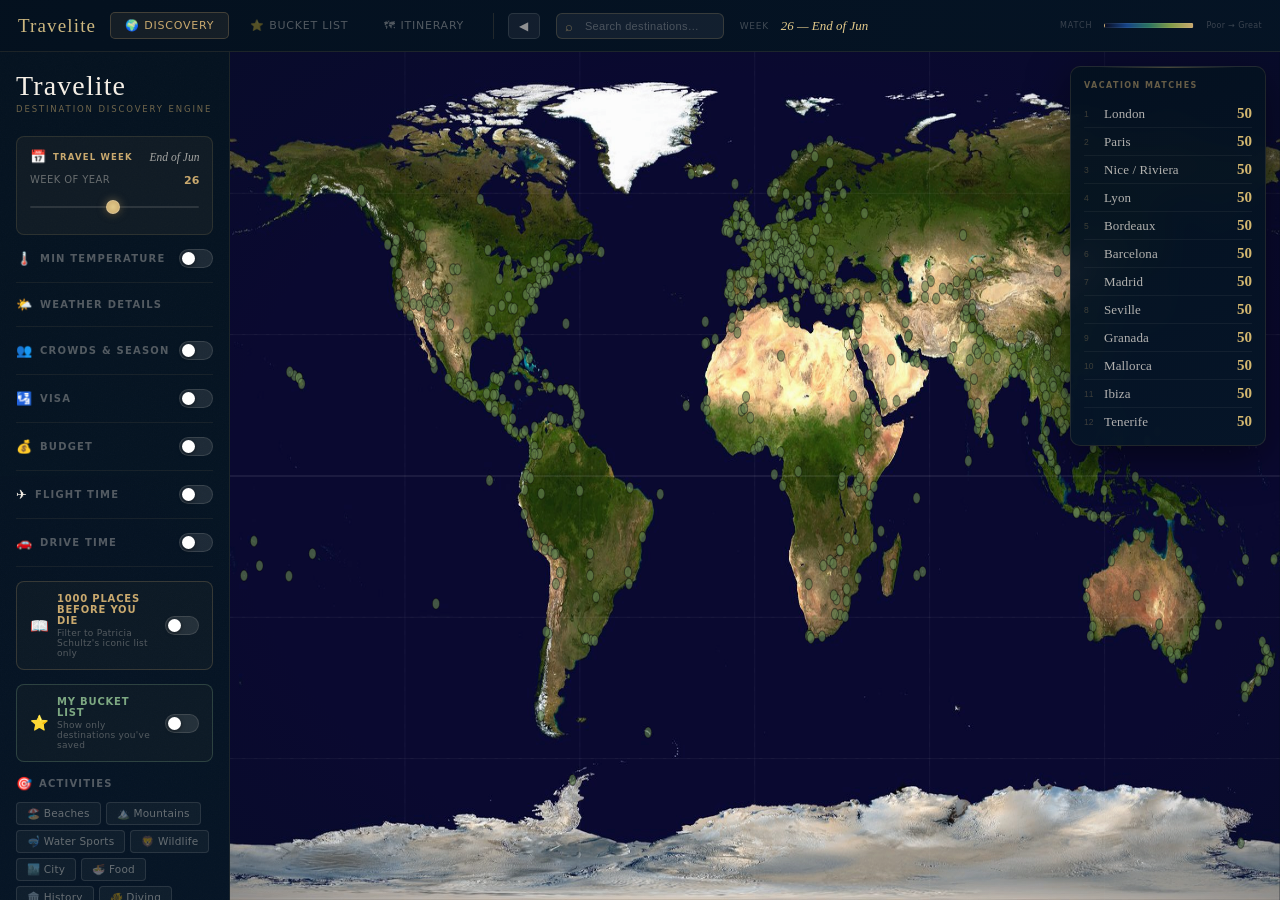
==== commit 913834af: "Add files via upload" ====
--- a/index.html
+++ b/index.html
@@ -10,6 +10,67 @@
 <link rel="preconnect" href="https://fonts.gstatic.com" crossorigin/>
 <link href="https://fonts.googleapis.com/css2?family=Cormorant+Garamond:ital,wght@0,300;0,400;0,500;0,600;0,700;1,300;1,400;1,500&family=DM+Sans:ital,opsz,wght@0,9..40,300;0,9..40,400;0,9..40,500;0,9..40,600;0,9..40,700;1,9..40,400&display=swap" rel="stylesheet"/>
 <link rel="stylesheet" href="travelite.css"/>
+<style>
+/* ── CRITICAL LAYOUT — inline override, beats any cached external CSS ── */
+html, body { height: 100% !important; margin: 0 !important; padding: 0 !important; }
+body {
+  display: flex !important;
+  flex-direction: column !important;
+  height: 100vh !important;
+  overflow: hidden !important;
+  background: radial-gradient(ellipse 140% 120% at 50% 40%, #071e36 0%, #04111f 45%, #020c16 100%) !important;
+}
+#g-topbar {
+  display: flex !important;
+  align-items: center !important;
+  height: 52px !important;
+  flex-shrink: 0 !important;
+  min-height: 52px !important;
+  max-height: 52px !important;
+  background: linear-gradient(90deg, rgba(4,17,31,.99) 0%, rgba(5,20,36,.98) 100%) !important;
+  border-bottom: 1px solid rgba(201,169,110,.12) !important;
+  padding: 0 18px !important;
+  gap: 6px !important;
+  z-index: 100 !important;
+  overflow: hidden !important;
+}
+#page-body {
+  display: flex !important;
+  flex-direction: row !important;
+  flex: 1 1 auto !important;
+  min-height: 0 !important;
+  overflow: hidden !important;
+}
+#sidebar {
+  flex: 0 0 18% !important;
+  width: 18% !important;
+  max-width: 300px !important;
+  min-width: 190px !important;
+  height: 100% !important;
+  overflow-y: auto !important;
+  background: linear-gradient(180deg, rgba(4,17,31,.97) 0%, rgba(5,20,36,.98) 100%) !important;
+  border-right: 1px solid rgba(201,169,110,.12) !important;
+}
+#map-area {
+  flex: 1 1 auto !important;
+  display: flex !important;
+  flex-direction: column !important;
+  min-width: 0 !important;
+  height: 100% !important;
+  overflow: hidden !important;
+}
+#map-wrap {
+  flex: 1 1 auto !important;
+  min-height: 0 !important;
+  position: relative !important;
+  overflow: hidden !important;
+}
+#worldmap {
+  width: 100% !important;
+  height: 100% !important;
+  display: block !important;
+}
+</style>
 </head>
 <body class="page-discovery">
 
@@ -324,21 +385,6 @@
      MAP AREA
      ══════════════════════════════════════════════════════════ -->
 <div id="map-area">
-
-      </div>
-
-    <span style="font-size:9px;color:rgba(245,239,230,.25);letter-spacing:.08em;text-transform:uppercase">Week</span>
-    <span id="tb-week" style="font-family:'Cormorant Garamond',Georgia,serif;font-size:13px;color:var(--gold-light);font-style:italic"></span>
-    <span id="tb-ap" style="font-size:10.5px;color:rgba(245,239,230,.3);display:none;letter-spacing:.02em"></span>
-
-    <div style="flex:1"></div>
-
-    <!-- Legend -->
-    <span style="font-size:8.5px;color:rgba(245,239,230,.22);letter-spacing:.12em;text-transform:uppercase">Match</span>
-    <div style="width:100px;height:6px;border-radius:3px;background:linear-gradient(to right,rgba(10,14,36,.8),rgba(26,80,160,.8),rgba(52,140,110,.8),rgba(160,190,80,.8),rgba(201,169,110,1));border:1px solid rgba(255,255,255,.08);box-shadow:0 0 8px rgba(201,169,110,.2)"></div>
-    <span style="font-size:8.5px;color:rgba(245,239,230,.25);letter-spacing:.04em">Poor → Great</span>
-    <button onclick="resetZoom()" id="zoom-reset" title="Reset zoom (double-tap map)" style="display:none;margin-left:8px;background:rgba(201,169,110,0.12);border:1px solid rgba(201,169,110,0.3);border-radius:5px;color:rgba(201,169,110,0.8);font-size:10px;padding:3px 8px;cursor:pointer;letter-spacing:.03em;font-family:'DM Sans',sans-serif">⊖ Reset</button>
-  </div>
 
   <!-- MAP WRAP -->
   <div id="map-wrap">
--- a/travelite.css
+++ b/travelite.css
@@ -919,12 +919,42 @@
 }
 
 /* ── DISCOVERY PAGE LAYOUT ────────────────────────────────────────────────────── */
-body.page-discovery #page-body { flex-direction: row; }
-body.page-discovery #sidebar   { flex: 0 0 284px; height: 100%; min-height: 0; overflow-y: auto; }
-body.page-discovery #map-area  { flex: 1 1 auto; min-width: 0; min-height: 0; height: 100%;
-                                  display: flex; flex-direction: column; }
-body.page-discovery #map-area > #map-wrap { flex: 1 1 auto; min-height: 0; }
-body.page-discovery #worldmap  { width: 100%; height: 100%; display: block; }
+body.page-discovery #page-body {
+  flex-direction: row !important;
+  flex: 1 1 auto !important;
+  min-height: 0 !important;
+  height: 0 !important;
+}
+body.page-discovery #sidebar {
+  flex: 0 0 18% !important;
+  width: 18% !important;
+  max-width: 300px !important;
+  min-width: 200px !important;
+  height: 100% !important;
+  min-height: 0 !important;
+  overflow-y: auto !important;
+}
+body.page-discovery #map-area {
+  flex: 1 1 auto !important;
+  min-width: 0 !important;
+  min-height: 0 !important;
+  height: 100% !important;
+  display: flex !important;
+  flex-direction: column !important;
+  overflow: hidden !important;
+}
+body.page-discovery #map-wrap {
+  flex: 1 1 auto !important;
+  min-height: 0 !important;
+  height: 0 !important;
+  overflow: hidden !important;
+  position: relative !important;
+}
+body.page-discovery #worldmap {
+  width: 100% !important;
+  height: 100% !important;
+  display: block !important;
+}
 
 /* Discovery old topbar — hidden (search/legend is in g-topbar) */
 #topbar { display: none !important; }
@@ -982,3 +1012,11 @@
 #g-topbar a {
   text-decoration: none;
 }
+
+/* ── DISCOVERY: final cascade override (beats duplicate body rules above) ── */
+body.page-discovery {
+  display: flex !important;
+  flex-direction: column !important;  /* column so g-topbar stacks above page-body */
+  height: 100vh !important;
+  overflow: hidden !important;
+}
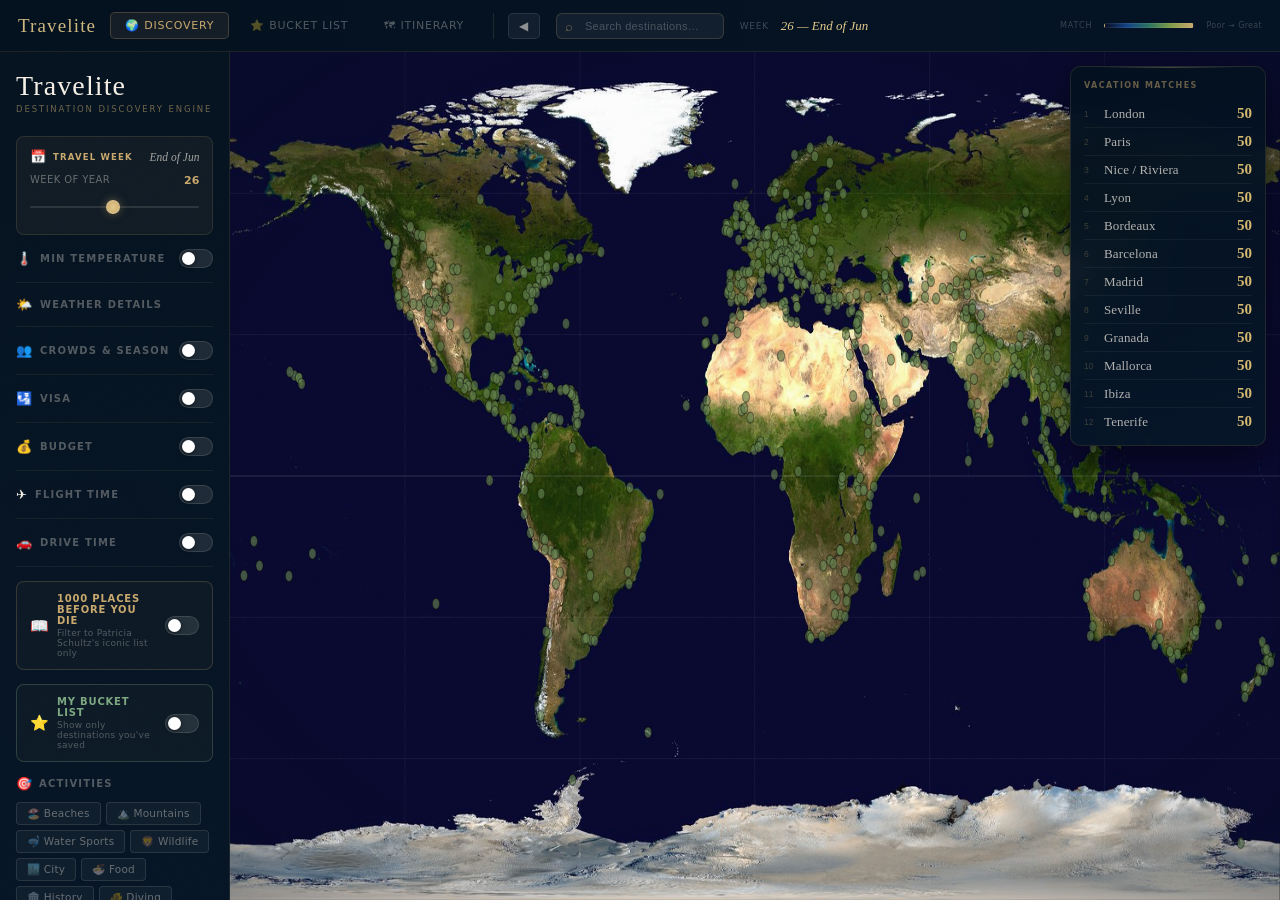
==== commit 1ca140d6: "Add files via upload" ====
--- a/index.html
+++ b/index.html
@@ -9,9 +9,1033 @@
 <link rel="preconnect" href="https://fonts.googleapis.com"/>
 <link rel="preconnect" href="https://fonts.gstatic.com" crossorigin/>
 <link href="https://fonts.googleapis.com/css2?family=Cormorant+Garamond:ital,wght@0,300;0,400;0,500;0,600;0,700;1,300;1,400;1,500&family=DM+Sans:ital,opsz,wght@0,9..40,300;0,9..40,400;0,9..40,500;0,9..40,600;0,9..40,700;1,9..40,400&display=swap" rel="stylesheet"/>
-<link rel="stylesheet" href="travelite.css"/>
 <style>
-/* ── CRITICAL LAYOUT — inline override, beats any cached external CSS ── */
+/* ════ APP CSS (Discovery engine) ════════════════════════════════════════════ */
+
+/* ── DESIGN TOKENS ─────────────────────────────────────────────────────────── */
+:root {
+  --navy:        #04111f;
+  --navy-mid:    #071828;
+  --navy-light:  #0c2236;
+  --navy-glass:  rgba(4,17,31,.82);
+  --gold:        #c9a96e;
+  --gold-light:  #e2c98a;
+  --gold-dim:    rgba(201,169,110,.18);
+  --gold-faint:  rgba(201,169,110,.08);
+  --ivory:       #f5efe6;
+  --ivory-dim:   rgba(245,239,230,.65);
+  --ivory-faint: rgba(245,239,230,.28);
+  --ivory-ghost: rgba(245,239,230,.10);
+  --sage:        #7da882;
+  --sage-dim:    rgba(125,168,130,.22);
+  --blue-accent: #6facd4;
+  --font-display: 'Cormorant Garamond', Georgia, serif;
+  --font-ui:      'DM Sans', system-ui, sans-serif;
+  --transition:   all 0.22s cubic-bezier(.4,0,.2,1);
+}
+
+/* ── RESET & BASE ───────────────────────────────────────────────────────────── */
+*, *::before, *::after { box-sizing: border-box; margin: 0; padding: 0; }
+
+body {
+  display: flex;
+  height: 100vh;
+  background: var(--navy);
+  font-family: var(--font-ui);
+  color: var(--ivory);
+  overflow: hidden;
+  /* Cinematic radial spotlight */
+  background: radial-gradient(ellipse 140% 120% at 50% 40%, #071e36 0%, #04111f 45%, #020c16 100%);
+}
+
+/* ── SCROLLBAR ─────────────────────────────────────────────────────────────── */
+::-webkit-scrollbar { width: 2px; }
+::-webkit-scrollbar-track { background: transparent; }
+::-webkit-scrollbar-thumb { background: rgba(201,169,110,.18); border-radius: 2px; }
+
+/* ── SIDEBAR ───────────────────────────────────────────────────────────────── */
+#sidebar {
+  width: 284px;
+  min-width: 284px;
+  background: linear-gradient(180deg, rgba(4,17,31,.97) 0%, rgba(5,20,36,.98) 100%);
+  border-right: 1px solid rgba(201,169,110,.12);
+  overflow-y: auto;
+  padding: 20px 16px 20px;
+  display: flex;
+  flex-direction: column;
+  z-index: 10;
+  position: relative;
+}
+
+/* Frosted grain texture on sidebar */
+#sidebar::before {
+  content: '';
+  position: absolute;
+  inset: 0;
+  background-image: url("data:image/svg+xml,%3Csvg viewBox='0 0 200 200' xmlns='http://www.w3.org/2000/svg'%3E%3Cfilter id='noise'%3E%3CfeTurbulence type='fractalNoise' baseFrequency='0.85' numOctaves='4' stitchTiles='stitch'/%3E%3CfeColorMatrix type='saturate' values='0'/%3E%3C/filter%3E%3Crect width='100%25' height='100%25' filter='url(%23noise)' opacity='0.035'/%3E%3C/svg%3E");
+  pointer-events: none;
+  z-index: 0;
+  opacity: 0.6;
+}
+#sidebar > * { position: relative; z-index: 1; }
+
+/* ── MAP AREA ──────────────────────────────────────────────────────────────── */
+#map-area {
+  flex: 1;
+  display: flex;
+  flex-direction: column;
+  position: relative;
+  overflow: hidden;
+}
+
+/* ── TOPBAR ────────────────────────────────────────────────────────────────── */
+#topbar {
+  height: 52px;
+  background: linear-gradient(90deg, rgba(4,17,31,.98) 0%, rgba(5,20,36,.96) 100%);
+  border-bottom: 1px solid rgba(201,169,110,.10);
+  display: flex;
+  align-items: center;
+  padding: 0 20px;
+  gap: 16px;
+  flex-shrink: 0;
+  z-index: 5;
+  backdrop-filter: blur(12px);
+}
+
+/* ── MAP WRAP ──────────────────────────────────────────────────────────────── */
+#map-wrap {
+  flex: 1;
+  position: relative;
+  overflow: hidden;
+  cursor: url("data:image/svg+xml,%3Csvg xmlns='http://www.w3.org/2000/svg' width='24' height='24' viewBox='0 0 24 24'%3E%3Ccircle cx='12' cy='12' r='2' fill='%23c9a96e'/%3E%3Cline x1='12' y1='2' x2='12' y2='7' stroke='%23c9a96e' stroke-width='1.5'/%3E%3Cline x1='12' y1='17' x2='12' y2='22' stroke='%23c9a96e' stroke-width='1.5'/%3E%3Cline x1='2' y1='12' x2='7' y2='12' stroke='%23c9a96e' stroke-width='1.5'/%3E%3Cline x1='17' y1='12' x2='22' y2='12' stroke='%23c9a96e' stroke-width='1.5'/%3E%3C/svg%3E") 12 12, crosshair;
+}
+
+/* Map vignette overlay */
+#map-wrap::after {
+  content: '';
+  position: absolute;
+  inset: 0;
+  background: radial-gradient(ellipse 90% 85% at 50% 50%, transparent 55%, rgba(4,17,31,.55) 100%);
+  pointer-events: none;
+  z-index: 2;
+}
+
+svg#worldmap {
+  width: 100%;
+  height: 100%;
+  display: block;
+  background: #060d1a;
+}
+#gc path { transition: fill .35s, opacity .35s; }
+#mapbg path { fill: #182d42; }
+#mapbg path.borders { fill: none; stroke: rgba(100,150,190,0.3); stroke-width: 0.5px; }
+
+/* ── SECTION COMPONENTS ────────────────────────────────────────────────────── */
+.sec {
+  border-bottom: 1px solid rgba(201,169,110,.09);
+  padding-bottom: 14px;
+  margin-bottom: 14px;
+}
+.sec-hdr {
+  display: flex;
+  align-items: center;
+  gap: 8px;
+  cursor: pointer;
+  user-select: none;
+}
+.sec-hdr:hover .sec-label { color: var(--ivory-dim); }
+.sec-label {
+  font-size: 10px;
+  font-weight: 600;
+  color: rgba(245,239,230,.32);
+  letter-spacing: .12em;
+  text-transform: uppercase;
+  font-family: var(--font-ui);
+  transition: color .18s;
+}
+.sec-body { margin-top: 10px; display: none; }
+.sec-body.open { display: block; }
+
+/* ── TOGGLE SWITCH ─────────────────────────────────────────────────────────── */
+.sw {
+  width: 34px;
+  height: 19px;
+  border-radius: 10px;
+  background: rgba(245,239,230,.10);
+  border: 1px solid rgba(245,239,230,.12);
+  position: relative;
+  transition: background .22s, border-color .22s;
+  cursor: pointer;
+  flex-shrink: 0;
+  margin-left: auto;
+}
+.sw.on {
+  background: linear-gradient(90deg, #a07840, #c9a96e);
+  border-color: #c9a96e;
+}
+.sw::after {
+  content: '';
+  width: 13px;
+  height: 13px;
+  border-radius: 50%;
+  background: #fff;
+  position: absolute;
+  top: 2px;
+  left: 2px;
+  transition: left .22s cubic-bezier(.4,0,.2,1);
+  box-shadow: 0 1px 4px rgba(0,0,0,.5);
+}
+.sw.on::after { left: 17px; }
+
+/* ── PILLS ─────────────────────────────────────────────────────────────────── */
+.pill {
+  display: inline-flex;
+  align-items: center;
+  gap: 5px;
+  border-radius: 4px;
+  padding: 4px 10px;
+  font-size: 10.5px;
+  font-family: var(--font-ui);
+  border: 1px solid rgba(245,239,230,.11);
+  background: rgba(245,239,230,.04);
+  color: rgba(245,239,230,.38);
+  transition: var(--transition);
+  cursor: pointer;
+  white-space: nowrap;
+  letter-spacing: .02em;
+  position: relative;
+  overflow: hidden;
+}
+/* Hover shimmer */
+.pill::before {
+  content: '';
+  position: absolute;
+  top: 0; left: -100%;
+  width: 60%;
+  height: 100%;
+  background: linear-gradient(90deg, transparent, rgba(201,169,110,.15), transparent);
+  transition: left .4s;
+}
+.pill:hover::before { left: 150%; }
+.pill:hover {
+  border-color: rgba(201,169,110,.3);
+  color: rgba(245,239,230,.6);
+  background: rgba(201,169,110,.07);
+}
+.pill.on {
+  background: var(--gold-dim);
+  border-color: var(--gold);
+  color: var(--gold-light);
+}
+.pill.on .pd { background: var(--gold); }
+.pill.sm { padding: 3px 8px; font-size: 10px; }
+.pd {
+  width: 5px;
+  height: 5px;
+  border-radius: 50%;
+  background: rgba(245,239,230,.18);
+  flex-shrink: 0;
+}
+
+/* ── SLIDER ────────────────────────────────────────────────────────────────── */
+input[type=range] {
+  -webkit-appearance: none;
+  width: 100%;
+  height: 2px;
+  border-radius: 1px;
+  background: rgba(245,239,230,.12);
+  outline: none;
+  cursor: pointer;
+}
+input[type=range]::-webkit-slider-thumb {
+  -webkit-appearance: none;
+  width: 14px;
+  height: 14px;
+  border-radius: 50%;
+  background: radial-gradient(circle, #e2c98a 0%, #c9a96e 100%);
+  box-shadow: 0 0 8px rgba(201,169,110,.5), 0 2px 4px rgba(0,0,0,.4);
+  border: 1.5px solid rgba(255,255,255,.2);
+  transition: box-shadow .18s;
+}
+input[type=range]::-webkit-slider-thumb:hover {
+  box-shadow: 0 0 14px rgba(201,169,110,.7), 0 2px 6px rgba(0,0,0,.5);
+}
+
+/* ── TEXT INPUT ────────────────────────────────────────────────────────────── */
+input[type=text] {
+  background: transparent;
+  border: none;
+  border-bottom: 1px solid rgba(245,239,230,.18);
+  border-radius: 0;
+  color: var(--ivory);
+  padding: 7px 0;
+  font-size: 12px;
+  font-family: var(--font-ui);
+  outline: none;
+  width: 100%;
+  transition: border-color .18s;
+  letter-spacing: .02em;
+}
+input[type=text]:focus { border-bottom-color: var(--gold); }
+input[type=text]::placeholder { color: rgba(245,239,230,.25); }
+
+button { cursor: pointer; font-family: var(--font-ui); }
+
+/* ── SLIDER ROW ────────────────────────────────────────────────────────────── */
+.sr { margin-bottom: 10px; }
+.sr label {
+  display: flex;
+  justify-content: space-between;
+  font-size: 10px;
+  color: rgba(245,239,230,.38);
+  margin-bottom: 6px;
+  letter-spacing: .04em;
+  text-transform: uppercase;
+}
+.sr label span {
+  color: var(--gold);
+  font-weight: 600;
+  font-size: 11px;
+  text-transform: none;
+  letter-spacing: 0;
+}
+.sub {
+  font-size: 10px;
+  color: rgba(245,239,230,.28);
+  margin-bottom: 7px;
+  letter-spacing: .04em;
+  text-transform: uppercase;
+}
+
+/* ── TOOLTIP ───────────────────────────────────────────────────────────────── */
+#tooltip {
+  position: absolute;
+  background: linear-gradient(135deg, rgba(4,17,31,.97) 0%, rgba(7,24,44,.97) 100%);
+  border: 1px solid rgba(201,169,110,.28);
+  border-radius: 8px;
+  padding: 12px 16px;
+  width: 220px;
+  pointer-events: none;
+  z-index: 50;
+  display: none;
+  box-shadow: 0 12px 40px rgba(0,0,0,.6), inset 0 1px 0 rgba(201,169,110,.1);
+  backdrop-filter: blur(16px);
+}
+
+/* ── DESTINATION CARD ──────────────────────────────────────────────────────── */
+#destcard {
+  position: absolute;
+  bottom: 20px;
+  left: 50%;
+  transform: translateX(-50%);
+  background: linear-gradient(135deg, rgba(4,17,31,.97) 0%, rgba(6,22,40,.97) 100%);
+  border: 1px solid rgba(201,169,110,.22);
+  border-radius: 12px;
+  padding: 22px 28px 18px;
+  max-width: 580px;
+  width: calc(100% - 32px);
+  backdrop-filter: blur(28px);
+  box-shadow: 0 28px 70px rgba(0,0,0,.75), 0 0 0 1px rgba(201,169,110,.06) inset;
+  z-index: 40;
+  display: none;
+}
+#destcard::before {
+  content: '';
+  position: absolute;
+  top: 0; left: 10%; right: 10%;
+  height: 1px;
+  background: linear-gradient(90deg, transparent, rgba(201,169,110,.4), transparent);
+}
+
+/* ── TOP MATCHES ───────────────────────────────────────────────────────────── */
+#topmatches {
+  position: absolute;
+  top: 14px;
+  right: 14px;
+  background: linear-gradient(160deg, rgba(4,17,31,.95) 0%, rgba(6,22,40,.95) 100%);
+  border: 1px solid rgba(201,169,110,.14);
+  border-radius: 10px;
+  padding: 14px 13px 10px;
+  width: 196px;
+  z-index: 30;
+  box-shadow: 0 12px 40px rgba(0,0,0,.5);
+  backdrop-filter: blur(16px);
+  max-height: 380px;
+  display: flex;
+  flex-direction: column;
+}
+#tml {
+  overflow-y: auto;
+  flex: 1;
+}
+#topmatches::before {
+  content: '';
+  position: absolute;
+  top: 0; left: 15%; right: 15%;
+  height: 1px;
+  background: linear-gradient(90deg, transparent, rgba(201,169,110,.35), transparent);
+}
+
+.tm {
+  display: flex;
+  align-items: center;
+  gap: 7px;
+  padding: 5px 0;
+  border-bottom: 1px solid rgba(245,239,230,.05);
+  cursor: pointer;
+  transition: opacity .15s;
+  animation: tmFade .35s ease both;
+}
+.tm:hover { opacity: .85; }
+.tm:last-child { border-bottom: none; }
+
+@keyframes tmFade {
+  from { opacity: 0; transform: translateY(4px); }
+  to   { opacity: 1; transform: translateY(0); }
+}
+
+/* ── AIRPORT DROPDOWN ──────────────────────────────────────────────────────── */
+#apdrop {
+  position: absolute;
+  top: 100%;
+  left: 0;
+  right: 0;
+  background: linear-gradient(180deg, #071828 0%, #04111f 100%);
+  border: 1px solid rgba(201,169,110,.18);
+  border-radius: 8px;
+  margin-top: 4px;
+  z-index: 100;
+  display: none;
+  max-height: 200px;
+  overflow-y: auto;
+  box-shadow: 0 12px 40px rgba(0,0,0,.6);
+}
+.api {
+  padding: 8px 13px;
+  cursor: pointer;
+  font-size: 11.5px;
+  display: flex;
+  justify-content: space-between;
+  border-bottom: 1px solid rgba(245,239,230,.05);
+  transition: background .15s;
+  letter-spacing: .01em;
+}
+.api:hover { background: var(--gold-faint); }
+.api:last-child { border-bottom: none; }
+
+/* ── STAT GRID ─────────────────────────────────────────────────────────────── */
+.stg { display: grid; gap: 8px; margin-bottom: 14px; }
+.st {
+  background: rgba(245,239,230,.04);
+  border: 1px solid rgba(245,239,230,.07);
+  border-radius: 7px;
+  padding: 10px 8px;
+  text-align: center;
+  transition: background .2s;
+}
+.st:hover { background: rgba(201,169,110,.06); }
+.st .ic { font-size: 13px; margin-bottom: 4px; }
+.st .vl { font-size: 12px; font-weight: 600; color: var(--ivory); letter-spacing: .01em; }
+.st .lb {
+  font-size: 8px;
+  color: rgba(245,239,230,.3);
+  letter-spacing: .08em;
+  text-transform: uppercase;
+  margin-top: 2px;
+}
+
+/* ── DISPLAY FONT LOGO ─────────────────────────────────────────────────────── */
+.logo { font-family: var(--font-display); font-weight: 600; }
+
+/* ── WEEK BOX ──────────────────────────────────────────────────────────────── */
+.week-box {
+  background: rgba(201,169,110,.06);
+  border: 1px solid rgba(201,169,110,.15);
+  border-radius: 8px;
+  padding: 12px 13px;
+  margin-bottom: 14px;
+}
+
+/* ── FILTER BADGE ──────────────────────────────────────────────────────────── */
+#fbadge {
+  display: none;
+  margin-bottom: 14px;
+  background: rgba(201,169,110,.06);
+  border: 1px solid rgba(201,169,110,.20);
+  border-radius: 7px;
+  padding: 7px 12px;
+  align-items: center;
+  justify-content: space-between;
+}
+
+/* ── TOPBAR SIDEBAR TOGGLE ─────────────────────────────────────────────────── */
+#sb-toggle {
+  background: rgba(245,239,230,.06);
+  border: 1px solid rgba(245,239,230,.10);
+  border-radius: 5px;
+  color: rgba(245,239,230,.55);
+  padding: 5px 10px;
+  font-size: 12px;
+  transition: var(--transition);
+  letter-spacing: .05em;
+}
+#sb-toggle:hover {
+  background: var(--gold-dim);
+  border-color: rgba(201,169,110,.35);
+  color: var(--gold-light);
+}
+
+/* ── WEATHER SUB-BOX ───────────────────────────────────────────────────────── */
+.wx-box {
+  background: rgba(245,239,230,.025);
+  border-radius: 7px;
+  padding: 10px;
+  margin-bottom: 7px;
+  border: 1px solid transparent;
+  transition: border-color .2s;
+}
+
+/* ── SCORE BAR (animated fill on card render) ─────────────────────────────── */
+@keyframes scoreFill {
+  from { width: 0; opacity: 0; }
+  to   { opacity: 1; }
+}
+.score-bar-inner {
+  animation: scoreFill .6s cubic-bezier(.4,0,.2,1) both;
+}
+
+/* ── GOLD DIVIDER ──────────────────────────────────────────────────────────── */
+.gold-rule {
+  height: 1px;
+  background: linear-gradient(90deg, transparent, rgba(201,169,110,.4), transparent);
+  margin: 10px 0 12px;
+}
+
+/* ── CLOSE BTN ─────────────────────────────────────────────────────────────── */
+.close-btn {
+  background: rgba(245,239,230,.06);
+  border: 1px solid rgba(245,239,230,.10);
+  border-radius: 5px;
+  color: rgba(245,239,230,.38);
+  padding: 4px 10px;
+  font-size: 11px;
+  transition: var(--transition);
+}
+.close-btn:hover {
+  background: rgba(201,169,110,.12);
+  border-color: rgba(201,169,110,.3);
+  color: var(--gold);
+}
+
+/* ── 1000 PLACES BOX ───────────────────────────────────────────────────────── */
+.kplaces-box {
+  border: 1px solid rgba(201,169,110,.22);
+  background: rgba(201,169,110,.04);
+  border-radius: 8px;
+  padding: 11px 13px;
+  margin-bottom: 14px;
+}
+
+
+/* ════ BUCKET LIST CSS ════════════════════════════════════════════════════════ */
+
+
+:root{
+  --navy:#04111f;--navy-mid:#071828;
+  --gold:#c9a96e;--gold-light:#e2c98a;
+  --gold-dim:rgba(201,169,110,.18);--gold-faint:rgba(201,169,110,.08);
+  --ivory:#f5efe6;--ivory-dim:rgba(245,239,230,.65);
+  --ivory-faint:rgba(245,239,230,.28);--ivory-ghost:rgba(245,239,230,.10);
+  --sage:#7da882;--blue:#6facd4;
+  --fd:'Cormorant Garamond',Georgia,serif;
+  --fu:'DM Sans',system-ui,sans-serif;
+  --tr:all 0.22s cubic-bezier(.4,0,.2,1);
+}
+*,*::before,*::after{box-sizing:border-box;margin:0;padding:0;}
+html,body{height:100%;overflow:hidden;}
+body{display:flex;flex-direction:column;height:100vh;
+  background:radial-gradient(ellipse 140% 120% at 50% 40%,#071e36 0%,#04111f 45%,#020c16 100%);
+  font-family:var(--fu);color:var(--ivory);}
+::-webkit-scrollbar{width:2px;}
+::-webkit-scrollbar-track{background:transparent;}
+::-webkit-scrollbar-thumb{background:rgba(201,169,110,.18);border-radius:2px;}
+
+/* TOPBAR */
+#topbar{height:52px;background:linear-gradient(90deg,rgba(4,17,31,.98),rgba(5,20,36,.96));
+  border-bottom:1px solid rgba(201,169,110,.10);display:flex;align-items:center;
+  padding:0 22px;gap:18px;flex-shrink:0;z-index:20;position:relative;}
+#topbar::after{content:'';position:absolute;bottom:0;left:10%;right:10%;height:1px;
+  background:linear-gradient(90deg,transparent,rgba(201,169,110,.2),transparent);}
+.logo{font-family:var(--fd);font-size:22px;font-weight:500;letter-spacing:.04em;
+  color:var(--gold-light);text-decoration:none;white-space:nowrap;}
+.logo span{color:var(--ivory-faint);font-style:italic;font-weight:300;font-size:18px;}
+.nav-tabs{display:flex;align-items:center;gap:2px;margin-left:8px;}
+.nav-tab{font-size:11px;font-weight:500;letter-spacing:.06em;text-transform:uppercase;
+  color:rgba(245,239,230,.32);padding:6px 14px;border-radius:4px;cursor:pointer;
+  transition:var(--tr);border:1px solid transparent;}
+.nav-tab:hover{color:var(--ivory-dim);background:var(--ivory-ghost);}
+.nav-tab.active{color:var(--gold);border-color:rgba(201,169,110,.22);background:var(--gold-faint);}
+.tbr{margin-left:auto;display:flex;align-items:center;gap:12px;}
+.tbb{display:flex;align-items:center;gap:6px;font-size:11px;font-weight:500;
+  letter-spacing:.06em;text-transform:uppercase;color:rgba(245,239,230,.45);
+  padding:6px 12px;border-radius:4px;border:1px solid rgba(245,239,230,.1);
+  background:transparent;cursor:pointer;transition:var(--tr);font-family:var(--fu);}
+.tbb:hover{color:var(--gold);border-color:rgba(201,169,110,.3);background:var(--gold-faint);}
+.tbb.pri{color:#04111f;background:linear-gradient(135deg,#c9a96e,#a07840);
+  border-color:transparent;font-weight:600;}
+.tbb.pri:hover{background:linear-gradient(135deg,#e2c98a,#c9a96e);}
+
+/* MAIN */
+#main{display:flex;flex:1;overflow:hidden;}
+
+/* LEFT PANEL */
+#lp{width:252px;min-width:252px;
+  background:linear-gradient(180deg,rgba(4,17,31,.97) 0%,rgba(5,20,36,.98) 100%);
+  border-right:1px solid rgba(201,169,110,.12);display:flex;flex-direction:column;
+  overflow-y:auto;overflow-x:hidden;position:relative;z-index:5;}
+#lp::before{content:'';position:absolute;inset:0;pointer-events:none;opacity:.5;
+  background-image:url("data:image/svg+xml,%3Csvg viewBox='0 0 200 200' xmlns='http://www.w3.org/2000/svg'%3E%3Cfilter id='n'%3E%3CfeTurbulence type='fractalNoise' baseFrequency='0.85' numOctaves='4' stitchTiles='stitch'/%3E%3CfeColorMatrix type='saturate' values='0'/%3E%3C/filter%3E%3Crect width='100%25' height='100%25' filter='url(%23n)' opacity='0.035'/%3E%3C/svg%3E");}
+#lp>*{position:relative;z-index:1;}
+.lph{padding:16px 16px 12px;border-bottom:1px solid rgba(201,169,110,.09);}
+.lpt{font-family:var(--fd);font-size:15px;font-weight:500;color:var(--gold-light);
+  letter-spacing:.04em;margin-bottom:2px;}
+.lps{font-size:10px;color:rgba(245,239,230,.28);letter-spacing:.08em;text-transform:uppercase;}
+.srow{display:grid;grid-template-columns:1fr 1fr 1fr;gap:1px;
+  background:rgba(201,169,110,.08);border-bottom:1px solid rgba(201,169,110,.09);}
+.scl{background:rgba(4,17,31,.9);padding:10px 12px;text-align:center;}
+.scn{font-family:var(--fd);font-size:22px;font-weight:300;color:var(--gold-light);line-height:1;}
+.scl2{font-size:9px;color:rgba(245,239,230,.3);letter-spacing:.08em;text-transform:uppercase;margin-top:2px;}
+.lpsec{padding:12px 16px 10px;border-bottom:1px solid rgba(201,169,110,.09);}
+.sl{font-size:10px;font-weight:600;color:rgba(245,239,230,.32);
+  letter-spacing:.12em;text-transform:uppercase;margin-bottom:8px;}
+
+/* Timeline */
+.tli{display:flex;align-items:center;gap:8px;padding:5px 6px;margin:0 -6px;
+  cursor:pointer;transition:var(--tr);border-radius:3px;}
+.tli:hover{background:rgba(245,239,230,.03);}
+.tli.active{background:rgba(201,169,110,.06);}
+.tyd{width:6px;height:6px;border-radius:50%;background:rgba(245,239,230,.12);
+  border:1px solid rgba(245,239,230,.2);flex-shrink:0;transition:var(--tr);}
+.tli.has .tyd,.tli.active .tyd{background:var(--gold);border-color:var(--gold);
+  box-shadow:0 0 6px rgba(201,169,110,.5);}
+.tyl{font-size:11px;color:rgba(245,239,230,.38);flex:1;}
+.tli.has .tyl,.tli.active .tyl{color:var(--ivory-dim);}
+.tyc{font-size:10px;color:rgba(245,239,230,.28);background:rgba(245,239,230,.06);
+  border-radius:10px;padding:1px 7px;}
+.tli.has .tyc,.tli.active .tyc{background:var(--gold-dim);color:var(--gold);}
+
+/* Pill filters */
+.pills{display:flex;flex-wrap:wrap;gap:5px;}
+.fp{font-size:10px;padding:3px 9px;border-radius:3px;
+  border:1px solid rgba(245,239,230,.1);background:rgba(245,239,230,.04);
+  color:rgba(245,239,230,.38);cursor:pointer;transition:var(--tr);
+  letter-spacing:.02em;user-select:none;}
+.fp:hover{border-color:rgba(201,169,110,.3);color:rgba(245,239,230,.6);
+  background:rgba(201,169,110,.07);}
+.fp.on{background:var(--gold-dim);border-color:var(--gold);color:var(--gold-light);}
+
+/* Sort */
+.sr2{display:flex;align-items:center;gap:8px;}
+.sr2 select{flex:1;background:rgba(245,239,230,.04);border:1px solid rgba(245,239,230,.1);
+  color:rgba(245,239,230,.55);font-size:10.5px;font-family:var(--fu);
+  padding:5px 8px;border-radius:3px;outline:none;cursor:pointer;}
+.sr2 select option{background:#071828;}
+.sdir{width:26px;height:26px;border-radius:3px;border:1px solid rgba(245,239,230,.1);
+  background:rgba(245,239,230,.04);display:flex;align-items:center;justify-content:center;
+  cursor:pointer;transition:var(--tr);color:rgba(245,239,230,.4);font-size:13px;user-select:none;}
+.sdir:hover{border-color:rgba(201,169,110,.3);color:var(--gold);}
+
+/* Custom cols */
+.ccli{display:flex;align-items:center;gap:6px;font-size:11px;color:rgba(245,239,230,.45);margin-bottom:5px;}
+.acb{display:flex;align-items:center;gap:6px;font-size:10.5px;color:rgba(245,239,230,.3);
+  cursor:pointer;transition:var(--tr);padding:4px 0;background:none;border:none;font-family:var(--fu);}
+.acb:hover{color:var(--gold);}
+
+/* Calendar strip */
+#cals{padding:10px 16px 14px;border-top:1px solid rgba(201,169,110,.09);}
+.cst{font-size:10px;color:rgba(245,239,230,.28);letter-spacing:.1em;
+  text-transform:uppercase;margin-bottom:8px;}
+.mg{display:grid;grid-template-columns:repeat(6,1fr);gap:3px;}
+.mc{aspect-ratio:1;border-radius:3px;border:1px solid rgba(245,239,230,.07);
+  background:rgba(245,239,230,.03);display:flex;align-items:center;justify-content:center;
+  font-size:8.5px;color:rgba(245,239,230,.25);cursor:pointer;transition:var(--tr);
+  letter-spacing:.02em;text-transform:uppercase;}
+.mc:hover{border-color:rgba(201,169,110,.3);color:var(--ivory-dim);}
+.mc.has{background:var(--gold-dim);border-color:rgba(201,169,110,.35);color:var(--gold);}
+.mc.sch{background:rgba(125,168,130,.18);border-color:rgba(125,168,130,.4);color:var(--sage);}
+
+/* CONTENT */
+#content{flex:1;display:flex;flex-direction:column;overflow:hidden;}
+
+/* SHARED GRID — header + every data row use identical column template */
+.grow{
+  display:grid;
+  grid-template-columns: 30px minmax(150px,1.6fr) 88px 90px 108px 110px 88px 98px minmax(100px,1fr) 60px;
+  align-items:center;
+  min-width:940px;
+}
+
+/* TABLE HEAD */
+#thead{background:rgba(4,17,31,.7);border-bottom:1px solid rgba(201,169,110,.12);
+  flex-shrink:0;padding:0 16px;overflow-x:auto;backdrop-filter:blur(10px);}
+.thr{height:36px;}
+.thc{font-size:9.5px;font-weight:600;letter-spacing:.1em;text-transform:uppercase;
+  color:rgba(245,239,230,.28);padding:0 5px;cursor:pointer;user-select:none;
+  display:flex;align-items:center;gap:4px;transition:color .15s;white-space:nowrap;}
+.thc:hover{color:rgba(245,239,230,.5);}
+.thc.on{color:var(--gold);}
+.thc.ns{cursor:default;}.thc.ns:hover{color:rgba(245,239,230,.28);}
+
+/* TABLE BODY */
+#tbody{flex:1;overflow-y:auto;overflow-x:auto;padding:6px 16px 24px;}
+
+/* DEST ROW */
+.dr{min-height:46px;border-bottom:1px solid rgba(245,239,230,.05);cursor:pointer;
+  transition:background .15s;border-radius:4px;min-width:940px;}
+.dr:hover{background:rgba(201,169,110,.04);}
+.dr.schr{background:rgba(125,168,130,.035);border-left:2px solid rgba(125,168,130,.4);}
+.dr.schr:hover{background:rgba(125,168,130,.07);}
+.dr.t10r{border-left:2px solid rgba(201,169,110,.4);}
+.crank{padding:0 3px;display:flex;align-items:center;justify-content:center;}
+.rb{width:22px;height:22px;border-radius:50%;display:flex;align-items:center;
+  justify-content:center;font-size:9px;font-weight:700;}
+.rt10{background:rgba(201,169,110,.18);color:var(--gold);border:1px solid rgba(201,169,110,.35);}
+.rt20{background:rgba(111,172,212,.12);color:var(--blue);border:1px solid rgba(111,172,212,.25);}
+.rt50{background:rgba(245,239,230,.07);color:rgba(245,239,230,.4);border:1px solid rgba(245,239,230,.12);}
+.rsd{background:transparent;color:rgba(245,239,230,.2);border:1px solid rgba(245,239,230,.08);}
+.cname{display:flex;align-items:center;gap:9px;padding:0 5px;min-width:0;}
+.fl{width:20px;height:14px;border-radius:2px;flex-shrink:0;display:flex;
+  align-items:center;justify-content:center;font-size:14px;}
+.dn{font-size:13px;font-weight:500;color:var(--ivory-dim);white-space:nowrap;
+  overflow:hidden;text-overflow:ellipsis;transition:color .15s;}
+.dr:hover .dn{color:var(--ivory);}
+.dc{font-size:10px;color:rgba(245,239,230,.28);white-space:nowrap;overflow:hidden;text-overflow:ellipsis;}
+.cell{padding:0 5px;}
+.cellf{display:flex;align-items:center;gap:3px;flex-wrap:wrap;padding:0 5px;}
+.pb{display:inline-flex;align-items:center;font-size:10px;font-weight:600;
+  letter-spacing:.04em;padding:3px 7px;border-radius:3px;white-space:nowrap;}
+.pt10{background:rgba(201,169,110,.14);color:var(--gold);border:1px solid rgba(201,169,110,.28);}
+.pt20{background:rgba(111,172,212,.10);color:var(--blue);border:1px solid rgba(111,172,212,.22);}
+.pt50{background:rgba(245,239,230,.06);color:rgba(245,239,230,.4);border:1px solid rgba(245,239,230,.1);}
+.psd{background:transparent;color:rgba(245,239,230,.2);border:1px solid rgba(245,239,230,.06);}
+.stag{font-size:9px;padding:2px 5px;border-radius:2px;background:rgba(245,239,230,.06);
+  border:1px solid rgba(245,239,230,.09);color:rgba(245,239,230,.38);white-space:nowrap;}
+.stag.spr{background:rgba(125,168,130,.12);border-color:rgba(125,168,130,.25);color:var(--sage);}
+.stag.sum{background:rgba(201,169,110,.1);border-color:rgba(201,169,110,.22);color:var(--gold);}
+.stag.aut{background:rgba(196,106,106,.1);border-color:rgba(196,106,106,.22);color:#e09090;}
+.stag.win{background:rgba(111,172,212,.1);border-color:rgba(111,172,212,.22);color:var(--blue);}
+.csc{display:flex;align-items:center;gap:5px;font-size:11px;color:rgba(245,239,230,.28);
+  padding:0 5px;white-space:nowrap;}
+.csc.set{color:var(--sage);}
+.at{font-size:9px;padding:2px 5px;border-radius:2px;white-space:nowrap;
+  background:rgba(111,172,212,.08);border:1px solid rgba(111,172,212,.15);color:rgba(111,172,212,.7);}
+.tt{font-size:9px;padding:2px 5px;border-radius:2px;white-space:nowrap;
+  background:rgba(125,168,130,.08);border:1px solid rgba(125,168,130,.18);color:var(--sage);}
+/* Budget tags */
+.btag{font-size:10px;letter-spacing:.03em;padding:2px 7px;border-radius:3px;white-space:nowrap;
+  border:1px solid rgba(245,239,230,.1);background:rgba(245,239,230,.04);color:rgba(245,239,230,.4);}
+.b1{background:rgba(125,168,130,.1);border-color:rgba(125,168,130,.25);color:var(--sage);}
+.b2{background:rgba(201,169,110,.09);border-color:rgba(201,169,110,.2);color:var(--gold);}
+.b3{background:rgba(111,172,212,.09);border-color:rgba(111,172,212,.2);color:var(--blue);}
+.b4{background:rgba(196,106,106,.09);border-color:rgba(196,106,106,.2);color:#e09090;}
+.inn{background:transparent;border:none;color:rgba(245,239,230,.28);font-size:11px;
+  font-family:var(--fu);font-style:italic;outline:none;width:100%;min-width:0;}
+.inn::placeholder{color:rgba(245,239,230,.15);}
+.inn:focus{color:rgba(245,239,230,.55);}
+.cact{display:flex;align-items:center;gap:5px;padding:0 5px;opacity:0;transition:opacity .15s;}
+.dr:hover .cact{opacity:1;}
+.ab{width:26px;height:26px;border-radius:4px;border:1px solid rgba(245,239,230,.1);
+  background:rgba(245,239,230,.04);display:flex;align-items:center;justify-content:center;
+  cursor:pointer;transition:var(--tr);color:rgba(245,239,230,.4);font-size:12px;flex-shrink:0;}
+.ab:hover{border-color:rgba(201,169,110,.35);color:var(--gold);background:var(--gold-faint);}
+.ab.pl:hover{border-color:rgba(125,168,130,.4);color:var(--sage);background:rgba(125,168,130,.08);}
+.sdiv{display:flex;align-items:center;gap:10px;padding:10px 5px 6px;margin-bottom:2px;}
+.sdl{font-size:9.5px;font-weight:700;letter-spacing:.12em;text-transform:uppercase;
+  color:rgba(245,239,230,.28);white-space:nowrap;}
+.sdl.sage{color:var(--sage);}
+.sdln{flex:1;height:1px;background:rgba(245,239,230,.06);}
+.sdln.sage{background:rgba(125,168,130,.2);}
+.sdc{font-size:9px;padding:1px 7px;border-radius:10px;
+  background:rgba(245,239,230,.06);color:rgba(245,239,230,.28);}
+.sdc.sage{background:rgba(125,168,130,.12);color:var(--sage);}
+
+/* ITINERARY OVERLAY */
+#ito{position:fixed;inset:0;background:rgba(2,12,22,.88);backdrop-filter:blur(18px);
+  z-index:100;display:none;flex-direction:column;}
+#ito.open{display:flex;}
+#itb{height:52px;background:linear-gradient(90deg,rgba(4,17,31,.99),rgba(6,22,40,.99));
+  border-bottom:1px solid rgba(201,169,110,.12);display:flex;align-items:center;
+  padding:0 22px;gap:14px;flex-shrink:0;}
+.ibk{display:flex;align-items:center;gap:6px;font-size:11px;color:rgba(245,239,230,.4);
+  cursor:pointer;transition:var(--tr);letter-spacing:.04em;border:1px solid rgba(245,239,230,.1);
+  padding:5px 12px;border-radius:4px;background:transparent;font-family:var(--fu);}
+.ibk:hover{color:var(--ivory-dim);border-color:rgba(245,239,230,.2);}
+.idn{font-family:var(--fd);font-size:20px;font-weight:400;color:var(--gold-light);}
+.ids{font-size:11px;color:rgba(245,239,230,.3);margin-top:1px;letter-spacing:.04em;}
+.ita{margin-left:auto;display:flex;gap:8px;}
+#itbd{flex:1;display:flex;overflow:hidden;}
+#itsd{width:280px;min-width:280px;border-right:1px solid rgba(201,169,110,.1);
+  background:rgba(4,17,31,.6);display:flex;flex-direction:column;overflow:hidden;
+  padding:16px;gap:10px;}
+.idl{display:flex;flex-direction:column;gap:6px;overflow-y:auto;flex:1;}
+.idi{display:flex;align-items:center;gap:10px;padding:9px 12px;border-radius:6px;
+  border:1px solid rgba(245,239,230,.07);background:rgba(245,239,230,.03);
+  cursor:pointer;transition:var(--tr);}
+.idi:hover{border-color:rgba(201,169,110,.25);background:var(--gold-faint);}
+.idi.active{border-color:rgba(201,169,110,.35);background:var(--gold-dim);}
+.idn2{font-family:var(--fd);font-size:18px;font-weight:300;color:var(--gold);min-width:28px;text-align:center;}
+.idl2{font-size:12px;color:var(--ivory-dim);}
+.ids2{font-size:10px;color:rgba(245,239,230,.28);}
+.adb{display:flex;align-items:center;justify-content:center;gap:6px;padding:8px;
+  border-radius:6px;border:1px dashed rgba(245,239,230,.12);background:transparent;
+  color:rgba(245,239,230,.28);cursor:pointer;transition:var(--tr);font-size:11px;font-family:var(--fu);}
+.adb:hover{border-color:rgba(201,169,110,.3);color:var(--gold);}
+#itm{flex:1;overflow-y:auto;padding:24px 28px;}
+.idh{display:flex;align-items:baseline;gap:12px;margin-bottom:20px;}
+.idh-d{font-family:var(--fd);font-size:32px;font-weight:300;color:var(--gold-light);}
+.idh-t{font-size:14px;color:var(--ivory-dim);}
+.idh-e{color:rgba(245,239,230,.25);font-size:11px;cursor:pointer;transition:var(--tr);}
+.idh-e:hover{color:var(--gold);}
+.iblk{display:flex;gap:16px;margin-bottom:14px;padding:14px 16px;border-radius:8px;
+  border:1px solid rgba(245,239,230,.07);background:rgba(245,239,230,.02);transition:var(--tr);}
+.iblk:hover{border-color:rgba(201,169,110,.18);background:rgba(201,169,110,.025);}
+.itm2{font-size:11px;color:var(--gold);font-weight:500;min-width:48px;padding-top:2px;letter-spacing:.03em;}
+.ibdy{flex:1;min-width:0;}
+.ibt{font-size:13px;font-weight:500;color:var(--ivory-dim);margin-bottom:3px;}
+.ibd{font-size:11px;color:rgba(245,239,230,.35);line-height:1.5;}
+.ityp{font-size:9px;letter-spacing:.08em;text-transform:uppercase;padding:2px 7px;
+  border-radius:2px;margin-top:6px;display:inline-block;}
+.itf{background:rgba(201,169,110,.1);color:var(--gold);border:1px solid rgba(201,169,110,.2);}
+.itsi{background:rgba(111,172,212,.1);color:var(--blue);border:1px solid rgba(111,172,212,.2);}
+.ith{background:rgba(125,168,130,.1);color:var(--sage);border:1px solid rgba(125,168,130,.2);}
+.itr{background:rgba(245,239,230,.06);color:rgba(245,239,230,.4);border:1px solid rgba(245,239,230,.1);}
+.abl{display:flex;align-items:center;gap:8px;padding:10px 16px;border-radius:8px;
+  border:1px dashed rgba(245,239,230,.1);background:transparent;color:rgba(245,239,230,.28);
+  cursor:pointer;transition:var(--tr);font-size:11px;font-family:var(--fu);width:100%;}
+.abl:hover{border-color:rgba(201,169,110,.3);color:var(--gold);}
+
+/* DEST POPUP */
+#dpop{position:fixed;inset:0;background:rgba(2,12,22,.75);backdrop-filter:blur(10px);
+  z-index:200;display:none;align-items:center;justify-content:center;}
+#dpop.open{display:flex;}
+.pcard{background:linear-gradient(135deg,rgba(4,17,31,.98),rgba(6,22,40,.98));
+  border:1px solid rgba(201,169,110,.22);border-radius:14px;padding:28px 32px 24px;
+  max-width:560px;width:calc(100% - 40px);
+  box-shadow:0 32px 80px rgba(0,0,0,.8),0 0 0 1px rgba(201,169,110,.06) inset;
+  position:relative;animation:popIn .25s cubic-bezier(.4,0,.2,1);}
+@keyframes popIn{from{opacity:0;transform:scale(.95) translateY(8px);}to{opacity:1;transform:scale(1) translateY(0);}}
+.pcard::before{content:'';position:absolute;top:0;left:10%;right:10%;height:1px;
+  background:linear-gradient(90deg,transparent,rgba(201,169,110,.45),transparent);}
+.pcl{position:absolute;top:14px;right:16px;width:28px;height:28px;border-radius:50%;
+  border:1px solid rgba(245,239,230,.1);background:rgba(245,239,230,.04);
+  display:flex;align-items:center;justify-content:center;cursor:pointer;
+  transition:var(--tr);color:rgba(245,239,230,.4);font-size:16px;}
+.pcl:hover{border-color:rgba(201,169,110,.3);color:var(--gold);}
+.pn{font-family:var(--fd);font-size:28px;font-weight:400;color:var(--ivory);
+  letter-spacing:.03em;margin-bottom:2px;}
+.pc{font-size:12px;color:rgba(245,239,230,.35);letter-spacing:.08em;
+  text-transform:uppercase;margin-bottom:18px;}
+.pst{display:grid;grid-template-columns:repeat(4,1fr);gap:10px;margin-bottom:18px;}
+.ps{text-align:center;background:rgba(245,239,230,.03);border:1px solid rgba(245,239,230,.07);
+  border-radius:6px;padding:10px 8px;}
+.psn{font-family:var(--fd);font-size:20px;font-weight:300;color:var(--gold-light);}
+.psl{font-size:9px;color:rgba(245,239,230,.28);letter-spacing:.08em;text-transform:uppercase;margin-top:2px;}
+.pa{display:flex;flex-wrap:wrap;gap:5px;margin-bottom:18px;}
+.ata{font-size:10px;padding:3px 10px;border-radius:3px;background:rgba(245,239,230,.05);
+  border:1px solid rgba(245,239,230,.1);color:rgba(245,239,230,.45);letter-spacing:.04em;}
+.pnl{font-size:10px;letter-spacing:.1em;text-transform:uppercase;color:rgba(245,239,230,.28);margin-bottom:6px;}
+.pnb{background:rgba(245,239,230,.03);border:1px solid rgba(245,239,230,.08);border-radius:6px;
+  padding:10px 12px;font-size:12px;color:rgba(245,239,230,.45);min-height:60px;
+  line-height:1.6;font-style:italic;margin-bottom:18px;}
+.pac{display:flex;gap:8px;flex-wrap:wrap;}
+
+/* ADD COLUMN MODAL */
+#acm{position:fixed;inset:0;background:rgba(2,12,22,.75);backdrop-filter:blur(10px);
+  z-index:300;display:none;align-items:center;justify-content:center;}
+#acm.open{display:flex;}
+.mcd{background:linear-gradient(135deg,rgba(4,17,31,.99),rgba(6,22,40,.99));
+  border:1px solid rgba(201,169,110,.2);border-radius:12px;padding:24px 28px;width:380px;
+  box-shadow:0 24px 60px rgba(0,0,0,.75);animation:popIn .22s ease;}
+.mt{font-family:var(--fd);font-size:20px;color:var(--gold-light);margin-bottom:4px;}
+.ms{font-size:11px;color:rgba(245,239,230,.3);margin-bottom:20px;letter-spacing:.04em;}
+.mf{margin-bottom:14px;}
+.ml{font-size:10px;color:rgba(245,239,230,.35);letter-spacing:.1em;text-transform:uppercase;margin-bottom:6px;}
+.mi{width:100%;background:rgba(245,239,230,.04);border:1px solid rgba(245,239,230,.12);
+  border-radius:5px;padding:8px 12px;font-size:12px;font-family:var(--fu);
+  color:var(--ivory);outline:none;transition:border-color .18s;}
+.mi:focus{border-color:rgba(201,169,110,.4);}
+.mcs{display:flex;flex-wrap:wrap;gap:5px;}
+.mc2{font-size:10.5px;padding:4px 10px;border-radius:3px;border:1px solid rgba(245,239,230,.1);
+  background:rgba(245,239,230,.04);color:rgba(245,239,230,.4);cursor:pointer;transition:var(--tr);}
+.mc2:hover{border-color:rgba(201,169,110,.3);color:var(--ivory-dim);}
+.mc2.on{background:var(--gold-dim);border-color:var(--gold);color:var(--gold-light);}
+.mft{display:flex;gap:8px;justify-content:flex-end;margin-top:20px;}
+
+/* BUTTONS */
+.btn{display:inline-flex;align-items:center;gap:6px;font-size:11px;font-weight:500;
+  letter-spacing:.05em;text-transform:uppercase;padding:7px 16px;border-radius:5px;
+  border:1px solid rgba(245,239,230,.12);background:rgba(245,239,230,.04);
+  color:rgba(245,239,230,.5);cursor:pointer;transition:var(--tr);font-family:var(--fu);}
+.btn:hover{color:var(--ivory-dim);border-color:rgba(245,239,230,.22);}
+.btn.g{background:linear-gradient(135deg,rgba(201,169,110,.18),rgba(160,120,64,.18));
+  border-color:rgba(201,169,110,.35);color:var(--gold);}
+.btn.g:hover{border-color:var(--gold);color:var(--gold-light);}
+.btn.s{background:linear-gradient(135deg,#c9a96e,#a07840);border-color:transparent;
+  color:#04111f;font-weight:700;}
+.btn.s:hover{background:linear-gradient(135deg,#e2c98a,#c9a96e);}
+
+
+/* ════ SHARED MULTI-PAGE LAYOUT ═════════════════════════════════════════════ */
+html { height: 100%; }
+body {
+  display: flex;
+  flex-direction: column;
+  height: 100vh;
+  overflow: hidden;
+}
+
+/* ── GLOBAL TOPBAR ──────────────────────────────────────────────────────────── */
+#g-topbar {
+  display: flex;
+  align-items: center;
+  height: 52px;
+  flex-shrink: 0;
+  background: linear-gradient(90deg, rgba(4,17,31,.99) 0%, rgba(5,20,36,.98) 100%);
+  border-bottom: 1px solid rgba(201,169,110,.12);
+  padding: 0 18px;
+  gap: 6px;
+  z-index: 100;
+}
+
+/* ── TAB BUTTONS ─────────────────────────────────────────────────────────────── */
+.gtab {
+  display: inline-flex; align-items: center; gap: 6px;
+  font-size: 11px; font-weight: 500; letter-spacing: .07em; text-transform: uppercase;
+  color: rgba(245,239,230,.32); padding: 6px 14px; border-radius: 5px; cursor: pointer;
+  transition: all 0.2s; border: 1px solid transparent;
+  background: transparent; font-family: var(--font-ui); white-space: nowrap;
+}
+.gtab:hover { color: rgba(245,239,230,.65); background: rgba(245,239,230,.05); }
+.gtab.on {
+  color: var(--gold);
+  border-color: rgba(201,169,110,.25);
+  background: rgba(201,169,110,.09);
+}
+
+/* ── PAGE CONTENT AREA ───────────────────────────────────────────────────────── */
+#page-body {
+  flex: 1 1 auto;
+  min-height: 0;
+  overflow: hidden;
+  display: flex;
+}
+
+/* ── DISCOVERY PAGE LAYOUT ────────────────────────────────────────────────────── */
+body.page-discovery #page-body {
+  flex-direction: row !important;
+  flex: 1 1 auto !important;
+  min-height: 0 !important;
+  height: 0 !important;
+}
+body.page-discovery #sidebar {
+  flex: 0 0 18% !important;
+  width: 18% !important;
+  max-width: 300px !important;
+  min-width: 200px !important;
+  height: 100% !important;
+  min-height: 0 !important;
+  overflow-y: auto !important;
+}
+body.page-discovery #map-area {
+  flex: 1 1 auto !important;
+  min-width: 0 !important;
+  min-height: 0 !important;
+  height: 100% !important;
+  display: flex !important;
+  flex-direction: column !important;
+  overflow: hidden !important;
+}
+body.page-discovery #map-wrap {
+  flex: 1 1 auto !important;
+  min-height: 0 !important;
+  height: 0 !important;
+  overflow: hidden !important;
+  position: relative !important;
+}
+body.page-discovery #worldmap {
+  width: 100% !important;
+  height: 100% !important;
+  display: block !important;
+}
+
+/* Discovery old topbar — hidden (search/legend is in g-topbar) */
+#topbar { display: none !important; }
+
+/* ── BUCKET LIST PAGE LAYOUT ──────────────────────────────────────────────────── */
+body.page-bucketlist #page-body { flex-direction: column; }
+body.page-bucketlist #main { flex: 1; overflow: hidden; height: 100%; }
+
+/* ── ITINERARY PAGE LAYOUT ────────────────────────────────────────────────────── */
+body.page-itinerary #page-body { flex-direction: column; }
+
+/* ── ADD TO BL BUTTON SAVED STATE ───────────────────────────────────────────── */
+#btn-add-bl.saved {
+  border-color: var(--sage); background: rgba(125,168,130,.15); color: var(--sage);
+}
+
+/* ── ITINERARY TAB LAYOUT ───────────────────────────────────────────────────── */
+body.page-itinerary { background: var(--navy); }
+#ito {
+  display: flex;
+  flex-direction: column;
+  flex: 1;
+  overflow: hidden;
+  position: relative !important;
+  top: auto !important; left: auto !important; right: auto !important; bottom: auto !important;
+  z-index: auto !important;
+  background: transparent !important;
+  border: none !important;
+  border-radius: 0 !important;
+}
+/* Itinerary topbar row */
+#itb {
+  height: 52px !important;
+  border-bottom: 1px solid rgba(201,169,110,.12) !important;
+  background: linear-gradient(90deg,rgba(4,17,31,.99),rgba(5,20,36,.98)) !important;
+  padding: 0 20px !important;
+  display: flex !important; align-items: center !important; gap: 14px !important;
+  flex-shrink: 0 !important;
+}
+/* The .ibk "back" button repurposed as "back to bucket list" */
+.ibk {
+  font-size: 11px; font-weight: 500; letter-spacing: .06em; text-transform: uppercase;
+  color: rgba(245,239,230,.35); padding: 6px 12px; border-radius: 5px; cursor: pointer;
+  border: 1px solid rgba(245,239,230,.10); background: transparent;
+  transition: all .2s; font-family: var(--font-ui);
+}
+.ibk:hover { color: var(--gold); border-color: rgba(201,169,110,.3); background: rgba(201,169,110,.08); }
+#itbd { flex: 1; display: flex; overflow: hidden; }
+
+
+/* ── NAV TABS AS LINKS ───────────────────────────────────────────────────────── */
+#g-topbar a.gtab {
+  text-decoration: none;
+}
+#g-topbar a {
+  text-decoration: none;
+}
+
+/* ── DISCOVERY: final cascade override (beats duplicate body rules above) ── */
+body.page-discovery {
+  display: flex !important;
+  flex-direction: column !important;  /* column so g-topbar stacks above page-body */
+  height: 100vh !important;
+  overflow: hidden !important;
+}
+
+/* ══════════════════════════════════════════════════════
+   DISCOVERY PAGE — CRITICAL LAYOUT (always wins)
+   ══════════════════════════════════════════════════════ */
 html, body { height: 100% !important; margin: 0 !important; padding: 0 !important; }
 body {
   display: flex !important;
@@ -19,20 +1043,21 @@
   height: 100vh !important;
   overflow: hidden !important;
   background: radial-gradient(ellipse 140% 120% at 50% 40%, #071e36 0%, #04111f 45%, #020c16 100%) !important;
+  font-family: 'DM Sans', system-ui, sans-serif !important;
+  color: #f5efe6 !important;
 }
 #g-topbar {
   display: flex !important;
   align-items: center !important;
   height: 52px !important;
-  flex-shrink: 0 !important;
   min-height: 52px !important;
   max-height: 52px !important;
+  flex-shrink: 0 !important;
   background: linear-gradient(90deg, rgba(4,17,31,.99) 0%, rgba(5,20,36,.98) 100%) !important;
   border-bottom: 1px solid rgba(201,169,110,.12) !important;
   padding: 0 18px !important;
   gap: 6px !important;
   z-index: 100 !important;
-  overflow: hidden !important;
 }
 #page-body {
   display: flex !important;
@@ -50,6 +1075,11 @@
   overflow-y: auto !important;
   background: linear-gradient(180deg, rgba(4,17,31,.97) 0%, rgba(5,20,36,.98) 100%) !important;
   border-right: 1px solid rgba(201,169,110,.12) !important;
+  padding: 20px 16px !important;
+  display: flex !important;
+  flex-direction: column !important;
+  position: relative !important;
+  z-index: 10 !important;
 }
 #map-area {
   flex: 1 1 auto !important;
@@ -58,6 +1088,7 @@
   min-width: 0 !important;
   height: 100% !important;
   overflow: hidden !important;
+  position: relative !important;
 }
 #map-wrap {
   flex: 1 1 auto !important;
